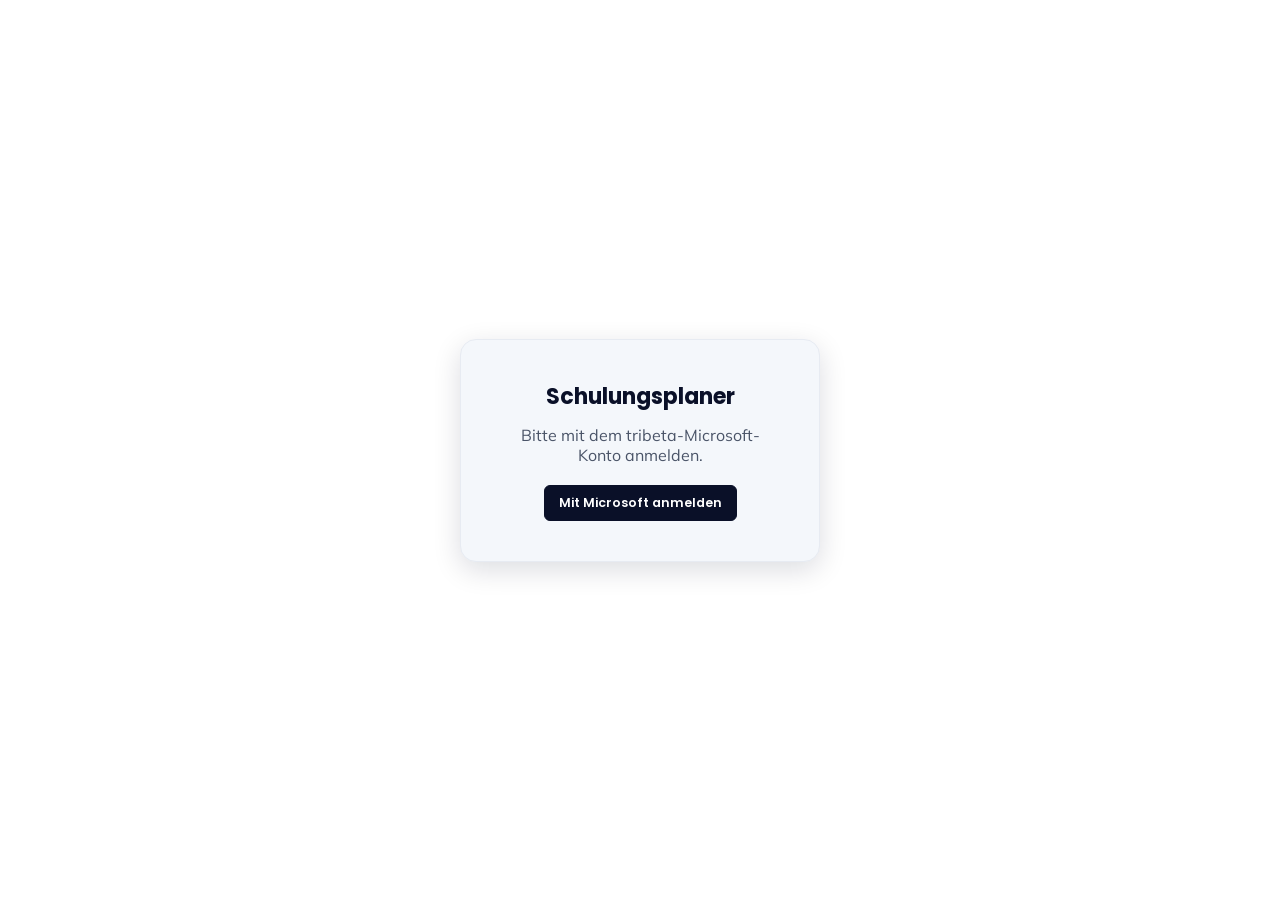
==== docs/index.html @ 692dd7f3 "fix: fehlendes Status-Element fuer den Cloud-Speicherstatus ergaenzen graph-sync.js aktualisierte se" ====
<!doctype html>
<html lang="de">
<head>
<meta charset="utf-8" />
<title>Schulungsplaner – Dashboard</title>
<link rel="icon" type="image/svg+xml" href="[data-uri]" />
<style>
/* ========================================================================
   Schulungsplaner Dashboard – gemeinsames Design-System (tribeta-Layout)
   Diese Datei wird von allen Seiten geteilt. Seiten-Agents duerfen hier
   vorhandene Klassen NUTZEN, aber keine bestehenden Regeln UEBERSCHREIBEN.
   Seitenspezifisches CSS gehoert in Design/fragments/page-*.css
   ======================================================================== */

@import url('https://fonts.googleapis.com/css2?family=Poppins:wght@400;500;600;700;800&family=Mulish:wght@400;500;600;700&display=swap');

:root {
  /* tribeta Farbpalette */
  --teal: #2BD5D8;
  --teal-deep: #0B8A8D;
  --indigo: #6C7BFF;
  --indigo-deep: #4D5EE6;
  --lime: #BFF247;
  --lime-deep: #7FAE13;
  --ink: #0A1028;
  --text: #4A5468;
  --muted: #697187;
  --muted2: #9AA2B5;
  --bg: #FFFFFF;
  --card: #FFFFFF;
  --card-2: #F4F7FB;
  --line: #E7EBF2;
  --line-strong: #D9DFE9;

  /* Status-Farben (konsistent in der gesamten App) */
  --status-green-bg: #E7F9F1;
  --status-green-fg: #157A5D;
  --status-amber-bg: #FFF4DE;
  --status-amber-fg: #9A6300;
  --status-gray-bg: #F0F1F5;
  --status-gray-fg: #5B6272;
  --status-red-bg: #FDECEC;
  --status-red-fg: #B0362C;

  --font-display: 'Poppins', -apple-system, BlinkMacSystemFont, 'Segoe UI', Roboto, sans-serif;
  --font-body: 'Mulish', -apple-system, BlinkMacSystemFont, 'Segoe UI', Roboto, sans-serif;

  --radius-sm: 6px;
  --radius-md: 10px;
  --radius-lg: 16px;
  --shadow-card: 0 1px 2px rgba(10,16,40,0.04), 0 4px 16px rgba(10,16,40,0.06);
  --shadow-pop: 0 8px 28px rgba(10,16,40,0.14);
}

* { box-sizing: border-box; }
html, body { height: 100%; }
body {
  margin: 0;
  font-family: var(--font-body);
  color: var(--text);
  background: var(--card-2);
  -webkit-font-smoothing: antialiased;
}
h1, h2, h3, h4, .font-display { font-family: var(--font-display); color: var(--ink); }
a { color: inherit; }
button { font-family: var(--font-body); cursor: pointer; }

/* ---------- App Shell (Desktop-App-Look) ---------- */
.app-window {
  display: flex;
  flex-direction: column;
  height: 100vh;
  border-radius: var(--radius-lg);
  overflow: hidden;
  box-shadow: var(--shadow-pop);
  background: var(--bg);
}
.titlebar {
  height: 48px;
  flex: none;
  display: flex;
  align-items: center;
  gap: 10px;
  padding: 0 16px;
  background: var(--ink);
  color: #fff;
}
/* Die nachgebauten Fensterknoepfe sind entfallen: sie hatten keine Funktion
   und wirkten im echten App-Fenster wie ein Fremdkoerper. */
.titlebar .logo { height: 18px; margin-left: 10px; }
.titlebar .app-name {
  font-family: var(--font-display);
  font-weight: 600;
  font-size: 13px;
  color: #cfd4e8;
  margin-left: 4px;
}

.app-body { flex: 1; display: flex; min-height: 0; }

/* ---------- Sidebar ---------- */
.sidebar {
  width: 232px;
  flex: none;
  background: var(--ink);
  color: #cfd4e8;
  display: flex;
  flex-direction: column;
  padding: 18px 12px;
}
.sidebar-nav { display: flex; flex-direction: column; gap: 2px; margin-top: 8px; }
.sidebar-nav-item {
  display: flex;
  align-items: center;
  gap: 11px;
  padding: 10px 12px;
  border-radius: var(--radius-md);
  font-family: var(--font-display);
  font-size: 13.5px;
  font-weight: 500;
  color: #b8bfd6;
  text-decoration: none;
  background: transparent;
  border: none;
  width: 100%;
  text-align: left;
}
.sidebar-nav-item svg { width: 18px; height: 18px; flex: none; stroke: currentColor; }
.sidebar-nav-item:hover { background: rgba(255,255,255,0.06); color: #fff; }
.sidebar-nav-item.active {
  background: linear-gradient(90deg, rgba(43,213,216,0.16), rgba(108,123,255,0.10));
  color: #fff;
  box-shadow: inset 3px 0 0 var(--teal);
}
.sidebar-footer {
  margin-top: auto;
  font-size: 11px;
  color: #6b7290;
  padding: 10px 12px;
}

/* ---------- Main content ---------- */
.main {
  flex: 1;
  overflow-y: auto;
  background: var(--card-2);
}
.page { display: none; padding: 28px 32px 40px 32px; }
.page.active { display: block; }
/* Am breiten Bildschirm mehr Luft zum Fensterrand; im schmalen Fenster bliebe
   sonst zu wenig Platz fuer den Inhalt selbst. */
@media (min-width: 1180px) {
  .page { padding: 32px 44px 48px 44px; }
}

/* ---------- Reusable components ---------- */
.card {
  background: var(--card);
  border: 1px solid var(--line);
  border-radius: var(--radius-lg);
  box-shadow: var(--shadow-card);
}

.section-title {
  font-family: var(--font-display);
  font-size: 14.5px;
  font-weight: 600;
  color: var(--ink);
  margin: 0 0 12px 0;
}

/* Badges */
.badge {
  display: inline-flex;
  align-items: center;
  gap: 5px;
  padding: 3px 10px;
  border-radius: 999px;
  font-size: 11.5px;
  font-weight: 600;
  font-family: var(--font-display);
  white-space: nowrap;
}
.badge-green { background: var(--status-green-bg); color: var(--status-green-fg); }
.badge-amber { background: var(--status-amber-bg); color: var(--status-amber-fg); }
.badge-gray  { background: var(--status-gray-bg); color: var(--status-gray-fg); }
.badge-red   { background: var(--status-red-bg); color: var(--status-red-fg); }

/* Progress / Auslastung */
.progress-track {
  width: 100%;
  height: 8px;
  background: var(--card-2);
  border: 1px solid var(--line);
  border-radius: 999px;
  overflow: hidden;
}
.progress-fill { height: 100%; border-radius: 999px; background: var(--teal-deep); }
.progress-fill.full { background: var(--indigo-deep); }

/* Tables */
/* Breite Tabellen scrollen in ihrem eigenen Rahmen, statt aus der Karte
   herauszuragen. min-width haelt die Spalten lesbar, statt sie zu quetschen. */
.tabelle-scroll { overflow-x: auto; }
.tabelle-scroll table.data-table { min-width: 620px; }

table.data-table { width: 100%; border-collapse: collapse; font-size: 13px; }
table.data-table thead th {
  text-align: left;
  font-family: var(--font-display);
  font-size: 11px;
  font-weight: 600;
  color: var(--muted);
  text-transform: uppercase;
  letter-spacing: 0.3px;
  padding: 10px 14px;
  border-bottom: 1px solid var(--line-strong);
}
table.data-table tbody td {
  padding: 11px 14px;
  border-bottom: 1px solid var(--line);
  color: var(--text);
}
table.data-table tbody tr:hover { background: var(--card-2); }
/* In Tabellenzeilen kompakter, damit die Spalte nicht unnoetig breit wird. */
table.data-table select { font-size: 12.5px; padding: 6px 26px 6px 9px; background-position: right 8px center; }
table.data-table tbody tr:last-child td { border-bottom: none; }
/* Namen und Datumsangaben nicht umbrechen - der Umbruch trieb die Zeilen
   unnoetig auseinander; zu enge Spalten faengt der Scrollrahmen ab. */
table.data-table .cell-strong { color: var(--ink); font-weight: 600; white-space: nowrap; }

/* Auswahlfelder app-weit einheitlich. Das native Bedienelement sieht auf
   jedem System anders aus und passte nirgends zum Rest; deshalb eigener
   Rahmen und eigenes Pfeilsymbol (als Data-URI, damit offline nichts fehlt). */
select {
  font-family: var(--font-body);
  font-size: 13px;
  color: var(--ink);
  background-color: var(--bg);
  background-image: url("data:image/svg+xml;utf8,<svg xmlns='http://www.w3.org/2000/svg' viewBox='0 0 10 6'><path d='M1 1l4 4 4-4' fill='none' stroke='%23697187' stroke-width='1.6' stroke-linecap='round' stroke-linejoin='round'/></svg>");
  background-repeat: no-repeat;
  background-position: right 10px center;
  background-size: 10px 6px;
  border: 1px solid var(--line-strong);
  border-radius: var(--radius-sm);
  padding: 8px 30px 8px 11px;
  appearance: none;
  -webkit-appearance: none;
  cursor: pointer;
}
select:hover:not(:disabled) { border-color: var(--teal-deep); }
select:focus-visible { outline: 2px solid var(--teal); outline-offset: -1px; }
select:disabled {
  background-color: var(--card-2); color: var(--muted2); cursor: default; opacity: 1;
  background-image: url("data:image/svg+xml;utf8,<svg xmlns='http://www.w3.org/2000/svg' viewBox='0 0 10 6'><path d='M1 1l4 4 4-4' fill='none' stroke='%239AA2B5' stroke-width='1.6' stroke-linecap='round' stroke-linejoin='round'/></svg>");
}

/* Filter bar */
.filter-bar { display: flex; gap: 10px; margin-bottom: 16px; flex-wrap: wrap; }
.filter-input, .filter-select {
  font-family: var(--font-body);
  font-size: 13px;
  padding: 8px 12px;
  border: 1px solid var(--line-strong);
  border-radius: var(--radius-sm);
  background-color: var(--bg);
  color: var(--text);
}
.filter-select { padding-right: 30px; }
.filter-input { flex: 1; min-width: 180px; }
.filter-input:focus, .filter-select:focus { outline: 2px solid var(--teal); outline-offset: -1px; }

/* Buttons */
.btn {
  font-family: var(--font-display);
  font-size: 12.5px;
  font-weight: 600;
  padding: 8px 14px;
  border-radius: var(--radius-sm);
  border: 1px solid var(--line-strong);
  background: var(--bg);
  color: var(--ink);
}
.btn-primary { background: var(--ink); color: #fff; border-color: var(--ink); }
.btn-link { background: none; border: none; color: var(--indigo-deep); font-weight: 600; padding: 0; }

.list-row {
  display: flex;
  align-items: center;
  justify-content: space-between;
  padding: 10px 0;
  border-bottom: 1px solid var(--line);
}
.list-row:last-child { border-bottom: none; }

.empty-hint { color: var(--muted2); font-size: 13px; padding: 16px 0; }

/* ========================================================================
   v2-Ergaenzungen: Kurs/Termin/Buchung-Umbau. Verbindliche Klassen fuer
   alle Seiten-Fragmente (page-uebersicht/-schulungen/-schulungdetail/
   -buchungen) - keine seitenspezifischen Abweichungen dieser Muster.
   ======================================================================== */

/* Seitenkopf mit optionaler primaerer Aktion rechts */
.page-header { display: flex; align-items: flex-start; justify-content: space-between; gap: 16px; margin-bottom: 22px; }
.page-header-text h1 { font-size: 21px; font-weight: 700; margin: 0 0 4px 0; }
.page-header-text .subtitle { font-size: 13px; color: var(--muted); margin: 0; }
.page-header-actions { display: flex; gap: 8px; flex: none; }

/* Hinweis auf eine faellige Datensicherung, in der Werkzeugleiste */
.sicherungshinweis {
  font-size: 10.5px; line-height: 1.4; color: var(--status-amber-fg);
  background: var(--status-amber-bg); border-radius: var(--radius-sm);
  padding: 6px 8px; margin: 2px 0 6px 0;
}

/* Sidebar Werkzeuge (Export/Import/Reset) */
.sidebar-tools { display: flex; flex-direction: column; gap: 4px; margin-bottom: 10px; }
.sidebar-tool-btn {
  font-family: var(--font-display); font-size: 11.5px; font-weight: 600;
  color: #b8bfd6; background: transparent; border: none; text-align: left;
  padding: 4px 2px; border-radius: 6px; cursor: pointer;
}
.sidebar-tool-btn:hover { color: #fff; }

/* Zurueck-Link auf Detailseiten */
.crumb { font-size: 12.5px; color: var(--indigo-deep); font-weight: 600; font-family: var(--font-display); margin-bottom: 14px; cursor: pointer; background: none; border: none; padding: 0; }

/* Destruktive Sekundaer-Aktion (Loeschen-Buttons) */
.btn-ghost-red { color: var(--status-red-fg); border-color: #F3D4D1; }

/* Dialoge (Formulare: Neuer Kurs/Termin/Teilnehmer/Buchung) */
.dialog-overlay { position: fixed; inset: 0; background: rgba(10,16,40,0.45); align-items: center; justify-content: center; z-index: 100; }
.dialog { width: 480px; max-width: calc(100vw - 40px); background: #fff; border-radius: var(--radius-lg); box-shadow: var(--shadow-pop); overflow: hidden; }
.dialog-head { padding: 18px 22px; border-bottom: 1px solid var(--line); display: flex; align-items: center; justify-content: space-between; }
.dialog-head h3 { margin: 0; font-size: 15px; }
.dialog-close { color: var(--muted2); font-size: 18px; cursor: pointer; background: none; border: none; }
.dialog-body { padding: 20px 22px; display: flex; flex-direction: column; gap: 14px; max-height: 60vh; overflow-y: auto; }
.field { display: flex; flex-direction: column; gap: 5px; }
.field-row2 { display: grid; grid-template-columns: 1fr 1fr; gap: 12px; }
.field label { font-family: var(--font-display); font-size: 11.5px; font-weight: 600; color: var(--muted); }
.field input, .field select, .field textarea {
  font-family: var(--font-body); font-size: 13px; padding: 9px 11px;
  border: 1px solid var(--line-strong); border-radius: 8px; color: var(--ink); background-color: #fff;
}
.field select { padding-right: 30px; }
.dialog-foot { padding: 16px 22px; border-top: 1px solid var(--line); display: flex; justify-content: flex-end; gap: 8px; }

/* Schulungsdetail: Sprungmarken-Navigation (Layout-Option B) */
.detail-layout { display: flex; gap: 28px; align-items: flex-start; }
.detail-nav { width: 168px; flex: none; position: sticky; top: 0; display: flex; flex-direction: column; gap: 2px; }
.detail-nav a { font-family: var(--font-display); font-size: 12.5px; font-weight: 600; color: var(--muted); text-decoration: none; padding: 8px 10px; border-radius: 8px; border-left: 2px solid transparent; cursor: pointer; }
.detail-nav a.active { color: var(--ink); background: var(--card-2); border-left-color: var(--teal-deep); }
.detail-main { flex: 1; min-width: 0; }
/* Die Abschnittskarten der beiden Detailseiten hatten weder Innen- noch
   Aussenabstand: der Inhalt klebte an der Kartenkante und die Karten stiessen
   aneinander. Eine Regel fuer beide, damit die Kopfkarte nicht abweicht. */
.detail-main > .card,
#schulungdetail-inhalt > .card,
#trainer-inhalt > .card { padding: 22px 26px; margin-bottom: 18px; }
.detail-main > .card:last-child,
#schulungdetail-inhalt > .card:last-child,
#trainer-inhalt > .card:last-child { margin-bottom: 0; }
@media (min-width: 1180px) {
  .detail-main > .card,
  #schulungdetail-inhalt > .card,
  #trainer-inhalt > .card { padding: 24px 30px; margin-bottom: 20px; }
}

/* Agenda */
.agenda-item { display: flex; gap: 14px; padding: 12px 0; border-bottom: 1px solid var(--line); }
.agenda-item:last-child { border-bottom: none; }
.agenda-time { font-family: var(--font-display); font-size: 12.5px; font-weight: 700; color: var(--teal-deep); width: 92px; flex: none; }
.agenda-title { font-weight: 600; color: var(--ink); font-size: 13.5px; margin-bottom: 2px; }
.agenda-desc { font-size: 12.5px; color: var(--muted); }

/* Lernziele */
.goal-list { margin: 0; padding: 0; list-style: none; display: flex; flex-direction: column; gap: 9px; }
.goal-list li { display: flex; gap: 9px; font-size: 13px; align-items: flex-start; }
.goal-list li::before { content: ''; width: 6px; height: 6px; border-radius: 50%; background: var(--indigo-deep); margin-top: 6px; flex: none; }
.pill-row { display: flex; gap: 8px; flex-wrap: wrap; margin-top: 12px; }
.pill {
  display: inline-block; line-height: 1.35;
  font-size: 11.5px; font-family: var(--font-display); font-weight: 600;
  background: var(--card-2); border: 1px solid var(--line); padding: 4px 10px;
  border-radius: 8px; color: var(--text);
}
/* In Tabellenzellen steht die Pille unter dem Text statt daneben - inline
   ueberlappte sie die Textzeile, sobald die Spalte schmal wurde. */
table.data-table .pill { margin-top: 5px; }
.zell-haupttext { line-height: 1.4; overflow: hidden; text-overflow: ellipsis; white-space: nowrap; }

/* Materialien */
.mat-group-label { font-family: var(--font-display); font-size: 11px; font-weight: 700; text-transform: uppercase; letter-spacing: .4px; color: var(--muted); margin: 4px 0 10px 0; }
.mat-row { display: flex; align-items: center; gap: 12px; padding: 10px 0; border-bottom: 1px solid var(--line); }
.mat-row:last-child { border-bottom: none; }
.mat-icon { width: 34px; height: 34px; border-radius: 9px; background: var(--card-2); display: flex; align-items: center; justify-content: center; flex: none; font-size: 14px; }
.mat-name { font-weight: 600; color: var(--ink); font-size: 13px; }
.mat-sub { font-size: 11.5px; color: var(--muted2); }
.mat-actions { margin-left: auto; display: flex; gap: 6px; }

/* Datei-Auswahl: das native Bedienelement laesst sich nicht gestalten und
   passt optisch nicht zum Rest. Der Input bleibt im Dokument (fokussierbar,
   per Tastatur bedienbar), sichtbar ist das Label darueber. */
.datei-wahl { display: inline-flex; align-items: center; gap: 10px; cursor: pointer; vertical-align: middle; }
.datei-wahl input[type="file"] {
  position: absolute; width: 1px; height: 1px; padding: 0; margin: -1px;
  overflow: hidden; clip: rect(0, 0, 0, 0); white-space: nowrap; border: 0;
}
.datei-wahl-knopf {
  display: inline-flex; align-items: center; gap: 7px;
  font-family: var(--font-display); font-size: 12.5px; font-weight: 600;
  padding: 8px 14px; border-radius: var(--radius-sm);
  border: 1px dashed var(--line-strong); background: var(--card-2); color: var(--text);
}
.datei-wahl-knopf::before {
  content: "↑"; font-size: 13px; line-height: 1; color: var(--teal-deep);
}
.datei-wahl:hover .datei-wahl-knopf { border-color: var(--teal-deep); color: var(--teal-deep); background: var(--bg); }
.datei-wahl input[type="file"]:focus-visible + .datei-wahl-knopf {
  outline: 2px solid var(--teal-deep); outline-offset: 2px;
}
.datei-wahl-name { font-size: 12px; color: var(--muted2); }
.datei-wahl-name.gewaehlt { color: var(--text); font-weight: 600; }

/* Faellige Auffrischungen, nach Unternehmen gruppiert */
.auffrischung-firma { margin-bottom: 18px; }
.auffrischung-firma:last-child { margin-bottom: 0; }
.auffrischung-kopf {
  display: flex; align-items: baseline; justify-content: space-between; gap: 12px;
  padding-bottom: 6px; margin-bottom: 4px; border-bottom: 1px solid var(--line);
}
.auffrischung-kopf strong { font-family: var(--font-display); font-size: 13.5px; color: var(--ink); }
.auffrischung-kopf span { font-size: 12px; color: var(--muted); }

/* Nachweise je Arbeitgeber, unter der Teilnehmerliste */
.firmen-nachweise { margin-top: 16px; padding-top: 14px; border-top: 1px solid var(--line); }
.firmen-nachweise-knoepfe { display: flex; flex-wrap: wrap; gap: 8px; }

/* Checkliste */
.check-row { display: flex; align-items: center; gap: 10px; padding: 9px 0; border-bottom: 1px solid var(--line); font-size: 13px; }
.check-row:last-child { border-bottom: none; }
.check-box { width: 18px; height: 18px; border-radius: 5px; border: 1.5px solid var(--line-strong); flex: none; display: flex; align-items: center; justify-content: center; cursor: pointer; background: none; padding: 0; }
.check-box.done { background: var(--teal-deep); border-color: var(--teal-deep); color: #fff; font-size: 12px; }
.check-row.done .lbl { color: var(--muted2); text-decoration: line-through; }

/* Status: ausgebucht/voll (Design-Bereinigung, einheitliche Zuordnung) */
.badge-indigo { background: #ECEEFF; color: var(--indigo-deep); }

/* Ausklapp-Zeilen (Uebersicht-Kurszeilen, Buchungs-Kundenhistorie) */
.expand-row { cursor: pointer; }
.expand-toggle { display: inline-block; transition: transform 0.15s ease; margin-right: 6px; color: var(--muted2); }
.expand-toggle.open { transform: rotate(90deg); }
.expand-content { display: none; padding: 10px 14px 14px 14px; background: var(--card-2); border-top: 1px solid var(--line); }
.expand-content.open { display: block; }

/* Uebersicht: zwei Termine nebeneinander je Kurs */
.termin-pair { display: grid; grid-template-columns: 1fr 1fr; gap: 16px; }
.termin-col { padding: 12px 14px; background: var(--card-2); border-radius: var(--radius-md); }
.termin-col-label { font-family: var(--font-display); font-size: 10.5px; font-weight: 700; text-transform: uppercase; letter-spacing: .3px; color: var(--muted); margin-bottom: 6px; }

/* Tabellen: feste Zeilenhoehe + Textkuerzung (Design-Bereinigung) */
table.data-table.fixed-rows tbody tr { height: 46px; }
.truncate { overflow: hidden; text-overflow: ellipsis; white-space: nowrap; max-width: 1px; }

/* Buchungen: neue/kuerzliche Buchung hervorheben */
.buchung-neu { box-shadow: inset 3px 0 0 var(--teal-deep); }

/* Uebersicht: zwei Spalten, beide mit gedeckelter Hoehe + eigenem Scroll,
   damit die Spalten nie unterschiedlich hoch "auslaufen" (v1-Problem) */
.uebersicht-grid { display: grid; grid-template-columns: 1.6fr 1fr; gap: 20px; align-items: start; }
.uebersicht-grid .card { max-height: 560px; overflow-y: auto; }

/* ========================================================================
   v3-Ergaenzungen: Stammdaten (Trainer), Unterbesetzung, Status-Automatik,
   Hilfeseite. Verbindliche Klassen fuer die Seiten-Fragmente.
   ======================================================================== */

/* Unterbesetzter Termin (unter kurs.minTeilnehmer) */
.badge-unterbesetzt { background: var(--status-amber-bg); color: var(--status-amber-fg); }

/* Kennzeichen fuer automatisch gesetzten Anmeldestatus */
.auto-marker { color: var(--muted2); font-size: 11px; margin-left: 5px; cursor: help; }

/* Trainer-Liste als Kartenraster */
.trainer-grid { display: grid; grid-template-columns: repeat(auto-fill, minmax(260px, 1fr)); gap: 16px; }
.trainer-card {
  background: var(--card); border: 1px solid var(--line); border-radius: var(--radius-lg);
  box-shadow: var(--shadow-card); padding: 16px 18px; cursor: pointer;
  display: flex; flex-direction: column; gap: 10px;
}
.trainer-card:hover { border-color: var(--line-strong); }
.trainer-card-head { display: flex; align-items: center; gap: 11px; }
.trainer-avatar {
  width: 38px; height: 38px; border-radius: 50%; flex: none;
  background: var(--card-2); color: var(--teal-deep);
  font-family: var(--font-display); font-weight: 700; font-size: 13px;
  display: flex; align-items: center; justify-content: center;
}
.trainer-card-name { font-family: var(--font-display); font-weight: 600; font-size: 14px; color: var(--ink); }
.trainer-card-sub { font-size: 12px; color: var(--muted); }
.trainer-card-body { font-size: 12.5px; color: var(--text); display: flex; flex-direction: column; gap: 4px; }
.trainer-warn { font-size: 12px; font-weight: 600; color: var(--status-red-fg); }

/* Trainer-Dokumente mit Gueltigkeitsfrist */
.dok-row { display: flex; align-items: center; gap: 12px; padding: 10px 0; border-bottom: 1px solid var(--line); }
.dok-row:last-child { border-bottom: none; }
.dok-frist { font-size: 11.5px; font-weight: 600; font-family: var(--font-display); }
.dok-frist.abgelaufen { color: var(--status-red-fg); }
.dok-frist.bald { color: var(--status-amber-fg); }
.dok-frist.ok { color: var(--muted2); font-weight: 400; }

/* Hilfeseite */
.hilfe-block { margin-bottom: 22px; }
.hilfe-block h3 {
  font-family: var(--font-display); font-size: 14px; font-weight: 600;
  color: var(--ink); margin: 0 0 8px 0;
}
.hilfe-block p, .hilfe-block li { font-size: 13px; line-height: 1.6; color: var(--text); margin: 0 0 8px 0; }
.hilfe-block ul { margin: 0 0 8px 0; padding-left: 20px; }
.hilfe-block ol { margin: 0 0 8px 0; padding-left: 20px; }
.hilfe-block ol li { font-size: 13px; line-height: 1.6; color: var(--text); margin: 0 0 6px 0; }

/* Trennt die schrittweise Anleitung vom Nachschlageteil darunter. */
.hilfe-bereich {
  font-family: var(--font-display); font-size: 11px; font-weight: 600;
  letter-spacing: 0.09em; text-transform: uppercase; color: var(--teal-deep);
  border-top: 1px solid var(--line); padding-top: 16px; margin: 30px 0 14px 0;
}
.hilfe-bereich:first-child { border-top: none; padding-top: 0; margin-top: 0; }
.hilfe-bereich-hinweis {
  font-size: 12.5px; line-height: 1.6; color: var(--muted); margin: -8px 0 16px 0;
}

/* Sprungliste am Kopf der Anleitung */
.hilfe-sprungliste {
  display: flex; flex-wrap: wrap; gap: 6px 8px; margin: 0 0 22px 0;
}
.hilfe-sprungliste button {
  font-family: var(--font-body); font-size: 12px; color: var(--text);
  background: var(--card-2); border: 1px solid var(--line); border-radius: 999px;
  padding: 5px 12px; cursor: pointer;
}
.hilfe-sprungliste button:hover { border-color: var(--teal-deep); color: var(--teal-deep); }

/* Schrittnummer vor der Ueberschrift eines Anleitungsschritts */
.hilfe-schritt h3 { display: flex; align-items: baseline; gap: 9px; }
/* Einstellungsdialog: Bildfelder fuer Unterschrift und Stempel */
.einst-bildfeld { display: flex; align-items: center; gap: 12px; }
.einst-bildvorschau {
  width: 130px; height: 58px; flex: none; border: 1px solid var(--line);
  border-radius: var(--radius-sm); background: var(--card-2);
  display: flex; align-items: center; justify-content: center; overflow: hidden;
}
.einst-bildvorschau img { max-width: 100%; max-height: 100%; }
.einst-bildvorschau.leer span { font-size: 11px; color: var(--muted2); }
.einst-bildaktionen { display: flex; gap: 8px; flex-wrap: wrap; }
.einst-ablage { font-size: 12px; line-height: 1.5; color: var(--text); }
.einst-ablage strong { color: var(--ink); }
.einst-ablage-aus { color: var(--muted2); }
.einst-ablage-ordner { font-weight: 600; color: var(--ink); }
.einst-ablage-bereit { color: var(--status-green-fg); font-weight: 600; }

.hilfe-schritt .schritt-nr {
  flex: none; font-size: 11px; font-weight: 700; color: var(--teal-deep);
  background: var(--card-2); border: 1px solid var(--line); border-radius: 999px;
  padding: 2px 8px;
}

/* Kleiner Erklaertext unter einem Formularfeld */
.field-hint { font-size: 11px; color: var(--muted2); margin-top: -2px; }

/* Hinweis auf leeren Bestand (nach "Alle Daten leeren") */
.leer-hinweis {
  background: var(--card-2); border: 1px dashed var(--line-strong);
  border-radius: var(--radius-lg); padding: 28px; text-align: center;
  color: var(--muted); font-size: 13px;
}

/* ========================================================================
   v3 Phase 2: Anwesenheit, Abschluss, Bescheinigung, Abschlussbericht
   ======================================================================== */

/* --- Anwesenheitsabschnitt --- */
.anw-row { display: flex; align-items: center; gap: 12px; padding: 9px 0; border-bottom: 1px solid var(--line); font-size: 13px; }
.anw-row:last-child { border-bottom: none; }
.anw-name { flex: 1; min-width: 0; }
.anw-name strong { color: var(--ink); font-weight: 600; }
.anw-firma { font-size: 11.5px; color: var(--muted2); }
.anw-prozent { width: 74px; flex: none; }
.anw-prozent input {
  width: 100%; font-family: var(--font-body); font-size: 13px; padding: 5px 8px;
  border: 1px solid var(--line-strong); border-radius: 6px; text-align: right; color: var(--ink);
}
.anw-grund { width: 150px; flex: none; }
.anw-grund select {
  width: 100%; font-size: 12.5px; padding: 6px 26px 6px 9px;
  background-position: right 8px center;
}
.anw-row.unter-mindest .anw-prozent input { border-color: var(--status-red-fg); color: var(--status-red-fg); font-weight: 600; }
.anw-hinweis { font-size: 11.5px; color: var(--status-red-fg); font-weight: 600; }
.anw-aktion { width: 132px; flex: none; text-align: right; }

/* --- Abschluss-Kennzeichnung --- */
.abschluss-banner {
  display: flex; align-items: center; justify-content: space-between; gap: 14px;
  background: var(--status-gray-bg); border: 1px solid var(--line-strong);
  border-radius: var(--radius-md); padding: 12px 16px; margin-bottom: 18px;
  font-size: 13px; color: var(--status-gray-fg);
}
.abschluss-banner strong { color: var(--ink); font-family: var(--font-display); }
.abschluss-hinweis { font-size: 11.5px; color: var(--muted2); margin-top: 3px; }

/* --- Gemeinsame Druckseite ---
   Der Seitenrand steckt hier im Dokument, nicht in @page. Grund: sobald @page
   einen Rand hat, setzt der Browser dort seine eigene Kopf- und Fusszeile
   hinein (Dateipfad, Datum, Seitenzahl). Mit @page margin 0 bleibt dafuer kein
   Platz - der Ausdruck zeigt nur noch den eigenen Inhalt. */
#druck-bereich { display: none; }
/* 296 statt 297 mm: exakt Seitenhoehe wuerde durch Rundung eine leere
   Folgeseite ausloesen. */
.druck-seite {
  position: relative; width: 100%; min-height: 296mm;
  padding: 16mm 18mm; background: #fff; color: var(--ink);
  font-family: var(--font-body); box-sizing: border-box; overflow: hidden;
}
.druck-logo { height: 34px; }

/* Untergrund und Wasserzeichen liegen als echte Elemente auf der Seite, nicht
   als CSS-Hintergrund: Hintergrundgrafiken sind im Druckdialog abschaltbar,
   Bilder im Dokument werden immer gedruckt. */
.druck-grund { position: absolute; inset: 0; width: 100%; height: 100%; z-index: 0; }
/* Genau mittig auf dem Blatt. Die Zeichenflaeche des Signets ist exakt auf
   seine Bounding-Box beschnitten (siehe tribeta-icon.svg) - haette sie Rand,
   wuerde beim Zentrieren die Flaeche mittig sitzen, nicht das Signet. */
.druck-wasserzeichen {
  position: absolute; top: 50%; left: 50%; width: 128mm;
  transform: translate(-50%, -50%); opacity: .05; z-index: 0;
}
.druck-inhalt { position: relative; z-index: 1; display: flex; flex-direction: column; min-height: 264mm; }
/* Absenderzeile am Fuss jeder Druckseite */
.druck-fusszeile {
  margin-top: auto; padding-top: 10mm; display: flex; align-items: flex-end;
  justify-content: space-between; gap: 12mm;
  font-size: 8pt; color: var(--muted2);
}
.druck-fusszeile .druck-logo { height: 22px; opacity: .8; }
.druck-fusszeile div { line-height: 1.5; }

/* --- Bescheinigung ---
   Aufbau nach dem Vorbild einer Zertifizierungsurkunde: ruhige Mitte, klare
   Rangfolge Programm > Dokumentart > Name > Text, Kennzahlen mit Beschriftung
   am Fuss. Kein Rahmen mehr - der Untergrund traegt die Wertigkeit. */
.zert-kopfmarke {
  display: flex; align-items: center; justify-content: space-between;
  gap: 12mm; margin-bottom: 22mm;
}
.zert-kopfmarke .druck-logo { height: 30px; }
.zert-dokumentart {
  font-family: var(--font-display); font-size: 8.5pt; font-weight: 700;
  letter-spacing: 1.6px; text-transform: uppercase; color: var(--teal-deep);
}
/* margin auto oben und unten: der Mittelteil sitzt optisch in der Blattmitte,
   Unterschriften und Absenderzeile bleiben unten. Sonst klebte alles am Kopf
   und die untere Blatthaelfte blieb leer. */
.zert-mitte { text-align: center; margin: auto 0; }
.zert-ueberschrift {
  font-family: var(--font-display); font-size: 10.5pt; font-weight: 600;
  color: var(--teal-deep); letter-spacing: .6px; margin: 0 0 4mm 0;
}
.zert-titel {
  font-family: var(--font-display); font-size: 34pt; font-weight: 800;
  color: var(--ink); margin: 0 0 3mm 0; letter-spacing: -.5px;
}
.zert-titelstrich {
  width: 26mm; height: 2.4pt; background: var(--teal); margin: 0 auto 9mm auto;
}
.zert-einleitung { font-size: 10.5pt; color: var(--muted); margin-bottom: 4mm; }
.zert-name {
  font-family: var(--font-display); font-size: 24pt; font-weight: 700;
  color: var(--ink); margin: 0 0 7mm 0;
}
.zert-text { font-size: 11pt; line-height: 1.75; color: var(--text); max-width: 138mm; margin: 0 auto; }

/* Kennzahlen wie auf einer Urkunde: kleines Label, darunter der Wert */
.zert-daten {
  display: flex; justify-content: center; gap: 18mm;
  margin: 12mm 0 0 0; padding-top: 6mm; border-top: 1px solid var(--line);
}
.zert-daten > div { text-align: center; }
.zert-daten .l {
  font-family: var(--font-display); font-size: 7.5pt; font-weight: 700;
  text-transform: uppercase; letter-spacing: 1px; color: var(--muted2);
  margin-bottom: 1.5mm;
}
.zert-daten .v { font-size: 11pt; font-weight: 600; color: var(--ink); }

.zert-unterschriften { display: flex; justify-content: space-between; gap: 16mm; margin-top: 18mm; position: relative; }
.zert-unterschrift { flex: 1; text-align: center; }
.zert-linie { border-top: 1px solid var(--ink); margin-bottom: 5px; }
.zert-unterschrift span { font-size: 8.5pt; color: var(--muted); }
/* Raum ueber der Linie: dort steht das Ausstellungsdatum bzw. die hinterlegte
   Unterschrift. Feste Hoehe, damit beide Spalten auf gleicher Linie sitzen -
   auch wenn nur eine von beiden gefuellt ist. */
.zert-zeichnungsfeld {
  height: 16mm; display: flex; align-items: flex-end; justify-content: center;
  padding-bottom: 1.5mm;
}
.zert-ortdatum { font-size: 10pt; color: var(--ink); }
.zert-unterschriftbild { max-height: 18mm; max-width: 100%; }
/* Der Stempel sitzt leicht schraeg unter der Unterschrift, wie von Hand
   aufgebracht. Breit genug, dass die Beschriftung lesbar bleibt. */
.zert-stempel {
  position: absolute; right: 2mm; bottom: -9mm; max-height: 26mm; max-width: 56mm;
  transform: rotate(-7deg); opacity: .92;
}

/* --- Abschlussbericht --- */
.bericht-kopf { display: flex; align-items: flex-start; justify-content: space-between; border-bottom: 2px solid var(--teal); padding-bottom: 12px; margin-bottom: 18px; }
.bericht-titel { font-family: var(--font-display); font-size: 17pt; font-weight: 700; color: var(--ink); margin: 0; }
.bericht-untertitel { font-size: 10pt; color: var(--muted); margin-top: 3px; }
.bericht-meta { display: grid; grid-template-columns: repeat(3, 1fr); gap: 10px 20px; margin-bottom: 18px; }
.bericht-meta div { font-size: 10pt; }
.bericht-meta .l { font-family: var(--font-display); font-size: 8pt; font-weight: 700; text-transform: uppercase; letter-spacing: .3px; color: var(--muted); }
.bericht-abschnitt { font-family: var(--font-display); font-size: 11pt; font-weight: 700; color: var(--ink); margin: 18px 0 8px 0; }
table.bericht-tabelle { width: 100%; border-collapse: collapse; font-size: 9.5pt; }
table.bericht-tabelle th {
  text-align: left; font-family: var(--font-display); font-size: 8pt; font-weight: 700;
  text-transform: uppercase; letter-spacing: .3px; color: var(--muted);
  border-bottom: 1px solid var(--ink); padding: 5px 7px;
}
table.bericht-tabelle td { padding: 5px 7px; border-bottom: 1px solid var(--line); color: var(--text); }
table.bericht-tabelle td.negativ { color: var(--status-red-fg); font-weight: 600; }
.bericht-kennzahlen { display: flex; gap: 26px; font-size: 10pt; margin-top: 8px; }
.bericht-vorkommnisse { font-size: 10pt; line-height: 1.6; color: var(--text); white-space: pre-wrap; }
.bericht-warnung { font-size: 9.5pt; color: var(--status-red-fg); font-weight: 600; margin-top: 8px; }
.bericht-unterschrift { margin-top: 34px; width: 62mm; }

/* --- Anwesenheitsliste (Praesenzliste zum Abhaken) --- */
.al-kopfzeile { font-size: 10pt; color: var(--text); margin-bottom: 4px; }
.al-tabelle { margin-top: 16px; }
.al-tabelle td { height: 11mm; vertical-align: middle; }
.al-tabelle .al-nr { width: 10mm; color: var(--muted); }
.al-tabelle .al-haken { width: 20mm; text-align: center; }
/* Breit genug, dass uebliche Firmenadressen einzeilig bleiben. */
.al-tabelle .al-kontakt { width: 64mm; font-size: 8.5pt; color: var(--text); }
.al-tabelle td:nth-child(3) { font-size: 9.5pt; }
/* Leeres Kaestchen zum Ankreuzen und leere Linie zum Beschriften. */
.al-kasten {
  display: inline-block; width: 5mm; height: 5mm;
  border: 1px solid var(--ink); border-radius: 1mm;
}
.al-linie { display: block; border-bottom: 1px solid var(--line-strong); height: 5mm; }
.al-bestaetigung { font-size: 9.5pt; color: var(--text); line-height: 1.5; margin-top: 22px; }
.al-signatur { display: flex; gap: 18mm; margin-top: 20px; }
.al-signatur > div { flex: 1; }
.al-signatur-label { font-size: 8.5pt; color: var(--muted); margin-top: 4px; }

/* --- Druckausgabe: nur der Druckbereich, nichts von der App --- */
@media print {
  /* margin 0, damit der Browser keinen Platz fuer seine eigene Kopf- und
     Fusszeile hat (Dateipfad, Datum, Seitenzahl). Der Seitenrand steckt
     stattdessen im Padding von .druck-seite. */
  @page { size: A4; margin: 0; }
  body { display: block; padding: 0; background: #fff; min-height: 0; }
  .app-window, #dialog-overlay, #anmelde-bildschirm { display: none !important; }
  #druck-bereich { display: block; }
  .druck-seite { page-break-after: always; }
  .druck-seite:last-child { page-break-after: auto; }
  table.bericht-tabelle { page-break-inside: auto; }
  table.bericht-tabelle tr { page-break-inside: avoid; }
  /* Kopfzeile der Anwesenheitsliste auf Folgeseiten wiederholen. */
  table.al-tabelle thead { display: table-header-group; }
  .al-bestaetigung, .al-signatur { page-break-inside: avoid; }
}

/* ---- Anmelde-Bildschirm (Microsoft-Login) ---- */
.anmelde-bildschirm {
  position: fixed;
  inset: 0;
  background: var(--bg);
  display: flex;
  align-items: center;
  justify-content: center;
  z-index: 200;
}
.anmelde-karte {
  background: var(--card-2);
  border: 1px solid var(--line);
  border-radius: var(--radius-lg);
  box-shadow: var(--shadow-pop);
  padding: 40px 48px;
  text-align: center;
  max-width: 360px;
}
.anmelde-karte h1 {
  font-family: var(--font-display);
  color: var(--ink);
  font-size: 22px;
  margin: 0 0 12px;
}
.anmelde-karte p {
  font-family: var(--font-body);
  color: var(--text);
  margin: 0 0 20px;
}


/* ---- Seitenspezifisches CSS (von den Seiten-Fragmenten, optional) ---- */
/* ---- page-uebersicht.css ---- */
/* Seitenspezifisches CSS fuer #page-uebersicht (Dashboard-Startseite).
   Alle Selektoren scoped mit #page-uebersicht, ergaenzt nur styles.css. */

#page-uebersicht .uebersicht-grid {
  display: grid;
  grid-template-columns: 1.6fr 1fr;
  gap: 24px;
  align-items: start;
}

@media (max-width: 900px) {
  #page-uebersicht .uebersicht-grid {
    grid-template-columns: 1fr;
  }
}


/* ---- Bildschirmdarstellung: die App fuellt das Fenster ----
   Frueher stand hier ein Vorschaurahmen mit fester Groesse (1360x860, mittig
   auf grauem Grund). Im taeglichen Betrieb soll die App den Bildschirm nutzen
   wie jedes andere Programm. Bewusst nur fuer den Bildschirm: diese Regeln
   stehen nach dem eingefuegten Basis-CSS und wuerden den @media-print-Block
   in styles.css sonst ueberstimmen. */
@media screen {
  body { margin: 0; padding: 0; background: var(--bg); min-height: 100vh; }
  .app-window { width: 100%; height: 100vh; border-radius: 0; box-shadow: none; }
}
</style>
</head>
<body>

<div class="app-window">
  <div class="titlebar">
    <img class="logo" src="[data-uri]" alt="tribeta" />
    <span class="app-name">Schulungsplaner</span>
  </div>
  <div class="app-body">
    <nav class="sidebar">
      <div class="sidebar-nav">
        <button class="sidebar-nav-item active" data-nav="uebersicht" onclick="showPage('uebersicht')">
          <svg viewBox="0 0 24 24" fill="none" stroke-width="2" stroke-linecap="round" stroke-linejoin="round"><rect x="3" y="3" width="7" height="9" rx="1.5"/><rect x="14" y="3" width="7" height="5" rx="1.5"/><rect x="14" y="12" width="7" height="9" rx="1.5"/><rect x="3" y="16" width="7" height="5" rx="1.5"/></svg>
          Übersicht
        </button>
        <button class="sidebar-nav-item" data-nav="schulungen" onclick="showPage('schulungen')">
          <svg viewBox="0 0 24 24" fill="none" stroke-width="2" stroke-linecap="round" stroke-linejoin="round"><path d="M3 5.5A2.5 2.5 0 0 1 5.5 3H20v15H5.5A2.5 2.5 0 0 0 3 20.5z"/><path d="M3 5.5A2.5 2.5 0 0 0 5.5 8H20"/></svg>
          Schulungen
        </button>
        <button class="sidebar-nav-item" data-nav="buchungen" onclick="showPage('buchungen')">
          <svg viewBox="0 0 24 24" fill="none" stroke-width="2" stroke-linecap="round" stroke-linejoin="round"><path d="M6 3.5A1.5 1.5 0 0 1 7.5 2h9A1.5 1.5 0 0 1 18 3.5V21l-6-4-6 4z"/></svg>
          Buchungen
        </button>
        <button class="sidebar-nav-item" data-nav="trainer" onclick="showPage('trainer')">
          <svg viewBox="0 0 24 24" fill="none" stroke-width="2" stroke-linecap="round" stroke-linejoin="round"><circle cx="12" cy="8" r="3.6"/><path d="M4.5 20c0-4 3.4-6.6 7.5-6.6s7.5 2.6 7.5 6.6"/></svg>
          Trainer
        </button>
        <button class="sidebar-nav-item" data-nav="hilfe" onclick="showPage('hilfe')" style="margin-top:10px;">
          <svg viewBox="0 0 24 24" fill="none" stroke-width="2" stroke-linecap="round" stroke-linejoin="round"><circle cx="12" cy="12" r="9"/><path d="M9.6 9.2a2.5 2.5 0 0 1 4.8.9c0 1.7-2.4 2.2-2.4 3.9"/><path d="M12 17.4h.01"/></svg>
          Hilfe
        </button>
      </div>
      <div class="sidebar-footer">
        <div class="sidebar-tools">
          <button class="sidebar-tool-btn" onclick="oeffneEinstellungenDialog()">Unterschrift &amp; Stempel</button>
          <button class="sidebar-tool-btn" id="werkzeug-export" onclick="exportiereJSON()">Exportieren</button>
          <div id="sicherungshinweis" class="sicherungshinweis" style="display:none"></div>
          <button class="sidebar-tool-btn" onclick="document.getElementById('import-input').click()">Importieren</button>
          <button class="sidebar-tool-btn" onclick="zuruecksetzenAufBeispieldaten()">Zurücksetzen</button>
          <button class="sidebar-tool-btn" onclick="alleDatenLeeren()">Alle Daten leeren</button>
          <input type="file" id="import-input" accept="application/json" style="display:none" />
        </div>
        Schulungsplaner<br/><span id="graph-sync-status">–</span>
      </div>
    </nav>

    <main class="main">
      <section id="page-uebersicht" class="page active">
<div class="page-header">
  <div class="page-header-text">
    <h1>Übersicht</h1>
    <p class="subtitle">Auslastung je Kurs und anstehende Termine auf einen Blick.</p>
  </div>
</div>

<div class="uebersicht-grid">
  <div class="card" style="padding:18px 22px;">
    <div class="section-title">Auslastung je Kurs</div>
    <div id="uebersicht-kursliste"></div>
  </div>
  <div class="card" style="padding:18px 22px;">
    <div class="section-title">Nächste anstehende Termine</div>
    <div id="uebersicht-naechste-termine"></div>
  </div>
</div>

<div class="card" style="padding:18px 22px; margin-top:18px;">
  <div class="section-title">
    Fällige Auffrischungen
    <select id="uebersicht-auffrischung-horizont" class="filter-select" onchange="renderAuffrischungen()">
      <option value="90">nächste 3 Monate</option>
      <option value="180">nächste 6 Monate</option>
      <option value="365">nächste 12 Monate</option>
      <option value="0">nur bereits überfällige</option>
    </select>
  </div>
  <p class="field-hint" style="margin:-4px 0 12px 0;">
    Wer nachgeschult werden muss und noch keinen Folgetermin gebucht hat — nach Unternehmen gruppiert,
    damit du gezielt ansprechen kannst.
  </p>
  <div id="uebersicht-auffrischungen"></div>
</div>

      </section>

      <section id="page-schulungen" class="page">
<div class="page-header">
  <div class="page-header-text">
    <h1>Schulungen</h1>
    <p class="subtitle">Kurse und ihre Termine verwalten.</p>
  </div>
  <div class="page-header-actions">
    <button class="btn btn-primary" onclick="oeffneNeuerKursDialog()">+ Neuer Kurs</button>
  </div>
</div>

<div class="filter-bar">
  <input type="text" id="schulungen-suche" class="filter-input" placeholder="Kurs suchen …" oninput="renderSchulungen()" />
  <select id="schulungen-kategorie-filter" class="filter-select" onchange="renderSchulungen()">
    <option value="">Kategorie: Alle</option>
  </select>
  <select id="schulungen-abschluss-filter" class="filter-select" onchange="renderSchulungen()">
    <option value="">Termine: Alle</option>
    <option value="offen">Nur offene</option>
    <option value="abgeschlossen">Nur abgeschlossene</option>
  </select>
</div>

<div class="card" style="padding:6px 22px;">
  <div id="schulungen-kursliste"></div>
</div>

      </section>

      <section id="page-schulungdetail" class="page">
<div id="schulungdetail-inhalt">
  <p class="empty-hint">Wähle links unter „Schulungen" einen Termin aus, um Details zu sehen.</p>
</div>

      </section>

      <section id="page-buchungen" class="page">
<div class="page-header">
  <div class="page-header-text">
    <h1>Buchungen</h1>
    <p class="subtitle">Alle Anmeldungen, neueste zuerst.</p>
  </div>
  <div class="page-header-actions">
    <button class="btn" onclick="oeffneSammelDialog()">Liste einfügen</button>
    <button class="btn btn-primary" onclick="oeffneNeueBuchungDialog()">+ Neue Buchung</button>
  </div>
</div>

<div class="filter-bar">
  <select id="buchungen-status-filter" class="filter-select" onchange="renderBuchungen()">
    <option value="">Anmeldestatus: Alle</option>
    <option value="angemeldet">angemeldet</option>
    <option value="bestätigt">bestätigt</option>
    <option value="abgesagt">abgesagt</option>
  </select>
  <select id="buchungen-kurs-filter" class="filter-select" onchange="renderBuchungen()">
    <option value="">Kurs: Alle</option>
  </select>
</div>

<div class="card" style="padding:6px 22px;">
  <div class="tabelle-scroll">
    <table class="data-table fixed-rows">
      <thead><tr><th>Name</th><th>Firma</th><th>E-Mail</th><th>Status</th><th>Kurs / Termin</th><th></th></tr></thead>
      <tbody id="buchungen-tabelle"></tbody>
    </table>
  </div>
</div>

      </section>

      <section id="page-trainer" class="page">
<div id="trainer-inhalt"></div>

      </section>

      <section id="page-hilfe" class="page">
<div class="page-header">
  <div class="page-header-text">
    <h1>Hilfe</h1>
    <p class="subtitle">Bedienungsanleitung und Nachschlagewerk zu allen Funktionen.</p>
  </div>
</div>

<div class="card" style="padding:22px 26px; max-width:820px;">

  <div class="hilfe-bereich">Bedienungsanleitung</div>
  <p class="hilfe-bereich-hinweis">
    Diese Anleitung führt einmal durch den kompletten Ablauf — vom leeren Programm bis zum
    abgelegten Nachweis. Wer nur eine einzelne Regel nachschlagen will, springt in den
    zweiten Teil weiter unten.
  </p>

  <div class="hilfe-sprungliste">
    <button onclick="document.getElementById('hilfe-ueberblick').scrollIntoView({behavior:'smooth', block:'start'})">Überblick</button>
    <button onclick="document.getElementById('hilfe-fenster').scrollIntoView({behavior:'smooth', block:'start'})">Aufbau des Fensters</button>
    <button onclick="document.getElementById('hilfe-schritt-1').scrollIntoView({behavior:'smooth', block:'start'})">1. Trainer</button>
    <button onclick="document.getElementById('hilfe-schritt-2').scrollIntoView({behavior:'smooth', block:'start'})">2. Kurs</button>
    <button onclick="document.getElementById('hilfe-schritt-3').scrollIntoView({behavior:'smooth', block:'start'})">3. Termin</button>
    <button onclick="document.getElementById('hilfe-schritt-4').scrollIntoView({behavior:'smooth', block:'start'})">4. Inhalte</button>
    <button onclick="document.getElementById('hilfe-schritt-5').scrollIntoView({behavior:'smooth', block:'start'})">5. Teilnehmer</button>
    <button onclick="document.getElementById('hilfe-schritt-6').scrollIntoView({behavior:'smooth', block:'start'})">6. Vorbereitung</button>
    <button onclick="document.getElementById('hilfe-schritt-7').scrollIntoView({behavior:'smooth', block:'start'})">7. Anwesenheit</button>
    <button onclick="document.getElementById('hilfe-schritt-8').scrollIntoView({behavior:'smooth', block:'start'})">8. Abschluss</button>
    <button onclick="document.getElementById('hilfe-auffrischung').scrollIntoView({behavior:'smooth', block:'start'})">Nachschulung</button>
    <button onclick="document.getElementById('hilfe-wiederfinden').scrollIntoView({behavior:'smooth', block:'start'})">Wiederfinden</button>
    <button onclick="document.getElementById('hilfe-sicherung').scrollIntoView({behavior:'smooth', block:'start'})">Sicherung</button>
    <button onclick="document.getElementById('hilfe-echtstart').scrollIntoView({behavior:'smooth', block:'start'})">Mit echten Daten starten</button>
  </div>

  <div class="hilfe-block" id="hilfe-ueberblick">
    <h3>Wofür dieses Programm da ist</h3>
    <p>Der Schulungsplaner plant Schulungen <em>und</em> belegt hinterher, dass sie stattgefunden haben. Der zweite Teil ist der wichtigere: Bei Datenschutz- und Arbeitssicherheitsschulungen muss auch Jahre später nachweisbar sein, dass Schulung X am Datum Y mit den Personen Z durchgeführt wurde. Genau dafür gibt es die Anwesenheitserfassung, die Teilnahmebescheinigungen und den Abschlussbericht.</p>
    <p>Das Programm ist eine einzige Datei, die im Browser läuft. Es braucht <strong>keinen Server, keine Installation und keine Internetverbindung</strong>. Ein Doppelklick auf die Datei genügt.</p>
    <p><strong>Alle Daten bleiben auf diesem Rechner</strong>, im Speicher dieses Browsers. Nichts wird übertragen, es gibt kein Benutzerkonto und keine Anmeldung. Wer die Datei auf einem anderen Rechner öffnet, sieht dort zunächst nichts — die Daten wandern nur über <strong>Exportieren</strong> und <strong>Importieren</strong> mit (siehe Sicherung).</p>
  </div>

  <div class="hilfe-block" id="hilfe-fenster">
    <h3>Aufbau des Fensters</h3>
    <p>Links steht die Navigation mit fünf Bereichen, rechts der Inhalt dazu:</p>
    <ul>
      <li><strong>Übersicht</strong> — der Startbildschirm: Auslastung je Kurs und die nächsten anstehenden Termine. Zum Reinschauen, nicht zum Bearbeiten.</li>
      <li><strong>Schulungen</strong> — hier entsteht alles: Kurse anlegen, Termine anlegen, Termin öffnen und durchführen. Der meistgenutzte Bereich.</li>
      <li><strong>Buchungen</strong> — alle Anmeldungen quer über alle Kurse, neueste zuerst. Gut für die Frage „wer ist wo angemeldet".</li>
      <li><strong>Trainer</strong> — Personen, die Schulungen halten, samt ihren Qualifikationsnachweisen.</li>
      <li><strong>Hilfe</strong> — diese Seite.</li>
    </ul>
    <p>Ganz unten links stehen die Werkzeuge für den gesamten Datenbestand: <strong>Exportieren</strong>, <strong>Importieren</strong>, <strong>Zurücksetzen</strong> und <strong>Alle Daten leeren</strong>.</p>
    <p>Ein Hinweis zum Verständnis der ganzen Anwendung: Ein <strong>Kurs</strong> ist das Thema (z.&nbsp;B. „Erste-Hilfe-Kurs"), ein <strong>Termin</strong> ist eine konkrete Durchführung davon an einem Datum. Gebucht wird immer auf einen Termin, nie auf den Kurs.</p>
  </div>

  <div class="hilfe-block hilfe-schritt" id="hilfe-schritt-1">
    <h3><span class="schritt-nr">Schritt 1</span> Trainer anlegen</h3>
    <p>Am Anfang steht mindestens eine Person, die schult — ohne Trainer lässt sich kein Termin anlegen.</p>
    <ol>
      <li>Links auf <strong>Trainer</strong>, dann oben rechts auf <strong>„+ Neuer Trainer"</strong>.</li>
      <li>Name, E-Mail, Telefon, Qualifikation und Notizen ausfüllen und speichern.</li>
      <li>Auf den angelegten Trainer klicken: Auf seiner Seite lassen sich <strong>Nachweise hochladen</strong> (Zeugnisse, Zertifikate), jeweils mit einem optionalen <strong>„gültig bis"</strong>-Datum.</li>
    </ol>
    <p>Läuft ein solcher Nachweis ab oder läuft er innerhalb der nächsten 60 Tage ab, weist die Trainerliste darauf hin. So fällt rechtzeitig auf, wenn eine Qualifikation aufgefrischt werden muss.</p>
  </div>

  <div class="hilfe-block hilfe-schritt" id="hilfe-schritt-2">
    <h3><span class="schritt-nr">Schritt 2</span> Kurs anlegen</h3>
    <p>Links auf <strong>Schulungen</strong>, dann oben rechts auf <strong>„+ Neuer Kurs"</strong>. Was hier eingetragen wird, gilt für <em>alle</em> Termine dieses Kurses:</p>
    <ul>
      <li><strong>Titel</strong> und <strong>Kategorie</strong> — die Kategorie ist frei wählbar: eine bestehende aus der Vorschlagsliste nehmen oder einfach eine neue eintippen.</li>
      <li><strong>Format</strong> (Vor Ort, Online, Hybrid) und <strong>Umfang in Unterrichtseinheiten</strong>.</li>
      <li><strong>Mindest-</strong> und <strong>Maximalteilnehmerzahl</strong> — daraus errechnet das Programm später „Unterbesetzt" und „Ausgebucht".</li>
      <li><strong>Beschreibung</strong> und <strong>Voraussetzungen</strong>.</li>
      <li>Die Angaben für die spätere Bescheinigung: <strong>Kürzel</strong> (erscheint in der Zertifikatsnummer), <strong>Gültigkeit</strong>, <strong>Überschrift</strong> und <strong>Bestätigungstext</strong>. Im Bestätigungstext dürfen Platzhalter stehen — {teilnehmer}, {kurs}, {umfang}, {datum}, {ort}, {trainer} — die beim Druck automatisch gefüllt werden. Bleiben Überschrift und Text leer, verwendet das Programm den Kurstitel und einen Standardwortlaut.</li>
    </ul>
    <p>Diese Felder lassen sich jederzeit über <strong>„Bearbeiten"</strong> am Kurs nachträglich ändern — auch dann noch, wenn bereits Termine abgeschlossen sind.</p>
  </div>

  <div class="hilfe-block hilfe-schritt" id="hilfe-schritt-3">
    <h3><span class="schritt-nr">Schritt 3</span> Termin anlegen</h3>
    <p>In der Kursliste auf <strong>„+ Termin"</strong> in der Zeile des Kurses. Ein Termin bekommt:</p>
    <ul>
      <li><strong>Datum</strong>, <strong>Ort</strong> und <strong>Status</strong> (geplant, laufend, abgeschlossen),</li>
      <li>einen <strong>Trainer</strong> und optional eine <strong>Vertretung</strong> für den Krankheitsfall. Beide dürfen nicht dieselbe Person sein.</li>
    </ul>
    <p>Ein Klick auf den Kurstitel klappt seine Termine auf. Jede Terminzeile zeigt Datum, Trainer, Format und Ort, Status und Auslastung.</p>
  </div>

  <div class="hilfe-block hilfe-schritt" id="hilfe-schritt-4">
    <h3><span class="schritt-nr">Schritt 4</span> Inhalte zum Kurs pflegen</h3>
    <p>Ein Klick auf das Datum oder auf <strong>„Öffnen"</strong> führt zur Detailseite des Termins. Dort steht alles beisammen, was zu dieser Durchführung gehört. Über die Leiste am Kopf springt man zwischen den Abschnitten:</p>
    <ul>
      <li><strong>Beschreibung &amp; Lernziele</strong> — worum es geht und was die Teilnehmer danach können.</li>
      <li><strong>Agenda</strong> — der Ablaufplan aus Uhrzeit und Programmpunkt, über „+ Programmpunkt" erweiterbar. Die Agenda erscheint später im Abschlussbericht als Beleg dafür, was tatsächlich vermittelt wurde.</li>
      <li><strong>Materialien</strong> — Seminarunterlagen und Vorlagen zum Hochladen. Die Dateien liegen ebenfalls nur lokal in diesem Browser.</li>
      <li><strong>Checkliste</strong> — die Vorbereitungsschritte (Raum gebucht, Technik geprüft …), abhakbar.</li>
    </ul>
    <p>Wichtig zu wissen: Beschreibung, Lernziele, Agenda und Materialien gehören zum <strong>Kurs</strong> und gelten damit für alle seine Termine. Checkliste, Teilnehmer und Anwesenheit gehören zum <strong>einzelnen Termin</strong>.</p>
  </div>

  <div class="hilfe-block hilfe-schritt" id="hilfe-schritt-5">
    <h3><span class="schritt-nr">Schritt 5</span> Teilnehmer buchen</h3>
    <p>Dafür gibt es zwei Wege, die dasselbe bewirken:</p>
    <ul>
      <li>Auf der <strong>Detailseite des Termins</strong> über <strong>„+ Teilnehmer"</strong> — praktisch, wenn man ohnehin gerade an diesem Termin arbeitet.</li>
      <li>Im Bereich <strong>Buchungen</strong> über <strong>„+ Neue Buchung"</strong> — dort wählt man zuerst die Person, dann den Termin.</li>
    </ul>
    <p>Meldet ein Kunde <strong>mehrere Beschäftigte auf einmal</strong>, führt der Weg über <strong>„Liste einfügen"</strong> im Bereich Buchungen: Termin wählen, die Liste aus Excel kopieren oder eintippen, fertig. Erkannt werden Tabulator, Semikolon und Komma; eine Kopfzeile wird übersprungen. Personen, die schon im Bestand sind, werden erkannt und nicht doppelt angelegt.</p>
    <p>In beiden Fällen lässt sich eine <strong>bereits bekannte Person</strong> auswählen oder über „— Neue Person —" eine neue mit Name, Firma und E-Mail anlegen. Ist der Termin voll, fragt das Programm nach, bucht auf Wunsch aber trotzdem.</p>
    <p>Jede Buchung hat einen <strong>Anmeldestatus</strong>: <em>angemeldet</em>, <em>bestätigt</em> oder <em>abgesagt</em>. Eine neue Buchung startet als „angemeldet" und wird automatisch auf „bestätigt" gesetzt, sobald der Termin höchstens sieben Tage entfernt ist. Sobald man den Status einmal von Hand ändert, lässt die Automatik diese Buchung für immer in Ruhe — erkennbar am fehlenden Uhr-Symbol ⏱ hinter dem Status.</p>
    <p><strong>Absagen statt löschen:</strong> Wer absagt, sollte auf „abgesagt" gesetzt und nicht entfernt werden. Abgesagte Buchungen geben ihren Platz wieder frei, bleiben aber als Spur erhalten und zählen später nirgends mit.</p>
  </div>

  <div class="hilfe-block hilfe-schritt" id="hilfe-schritt-6">
    <h3><span class="schritt-nr">Schritt 6</span> Vor der Schulung</h3>
    <ul>
      <li>Die <strong>Übersicht</strong> zeigt, wo es klemmt: <em>Unterbesetzt</em> (amber) heißt weniger Anmeldungen als die Mindestteilnehmerzahl, <em>Ausgebucht</em> (indigo) heißt Maximum erreicht.</li>
      <li>Ist ein Termin unterbesetzt, nennt die Übersicht gleich daneben den nächsten Termin desselben Kurses. Über <strong>„Verschieben"</strong> auf der Detailseite lässt sich ein Teilnehmer dorthin umbuchen; Buchungsdatum und Anmeldestatus bleiben erhalten.</li>
      <li>Die <strong>Checkliste</strong> auf der Detailseite abarbeiten.</li>
      <li>Über <strong>„Anwesenheitsliste"</strong> im Kopf der Detailseite druckst du das Blatt für den Dozenten: alle angemeldeten Personen alphabetisch mit Firma und E-Mail, je Zeile ein Kästchen zum Abhaken, dazu drei Leerzeilen für spontane Teilnehmer. Unten bestätigt der Dozent die Durchführung mit Ort, Datum und Unterschrift. Die unterschriebene Liste ist der Beleg, den du zur Schulung abheftest — die Prozentwerte trägst du danach in die App ein.</li>
    </ul>
  </div>

  <div class="hilfe-block hilfe-schritt" id="hilfe-schritt-7">
    <h3><span class="schritt-nr">Schritt 7</span> Nach der Schulung: Anwesenheit und Bescheinigungen</h3>
    <ol>
      <li>Detailseite des Termins öffnen, zum Abschnitt <strong>Anwesenheit</strong> gehen.</li>
      <li>Auf <strong>„Alle auf 100 %"</strong> klicken und danach nur die Ausnahmen korrigieren — das ist schneller, als jede Zeile einzeln zu füllen.</li>
      <li>Bei wem etwas fehlt, den Prozentwert eintragen und einen <strong>Grund</strong> wählen (krank, entschuldigt, unentschuldigt). Bei 100 % verschwindet ein zuvor gesetzter Grund von selbst.</li>
      <li>Ab <strong>80 % Anwesenheit</strong> wird der Knopf <strong>„Bescheinigung"</strong> in der Zeile aktiv. Darunter bleibt er gesperrt, und unter dem Namen steht der Grund: „unter 80 % — keine Bescheinigung".</li>
      <li>Ein Klick auf „Bescheinigung" öffnet den Druckdialog des Browsers. Dort <strong>„Als PDF speichern"</strong> wählen, wenn kein Ausdruck gebraucht wird.</li>
    </ol>
    <p>Bescheinigungen werden <strong>bewusst immer nur für eine Person</strong> erzeugt. Ein Sammeldokument würde beim Versand an einen Teilnehmer die Daten aller anderen mitliefern.</p>
    <p>Jede Bescheinigung trägt eine fortlaufende <strong>Zertifikatsnummer</strong> nach dem Muster Jahr-Kürzel-Nummer, etwa 2026-DSB-0147. Die Nummer wird erst beim tatsächlichen Druck vergeben und ändert sich danach nicht mehr — ein zweiter Ausdruck derselben Bescheinigung trägt dieselbe Nummer.</p>
  </div>

  <div class="hilfe-block hilfe-schritt" id="hilfe-schritt-8">
    <h3><span class="schritt-nr">Schritt 8</span> Abschließen und archivieren</h3>
    <p>Ist die Anwesenheit erfasst, wird die Schulung über <strong>„Schulung abschließen"</strong> festgeschrieben. Das Programm zeigt vorher, was noch offen ist (fehlende Anwesenheit, offene Checklistenpunkte, kein Trainer) — abschließen lässt sich trotzdem, die Hinweise sind nur nachrichtlich. Besondere Vorkommnisse können dabei vermerkt werden.</p>
    <p><strong>Nach dem Abschluss sind Anwesenheit, Teilnehmerliste und Checkliste dieses Termins schreibgeschützt.</strong> Das ist der Kern der Nachweisfähigkeit: Eine Anwesenheitsliste, die sich jederzeit ändern lässt, taugt nicht als Beleg. Wer es doch versucht, bekommt eine Meldung mit dem Grund.</p>
    <p>Korrekturen bleiben möglich: <strong>„Wieder öffnen"</strong> hebt den Schutz auf. Das wird mit Datum protokolliert und im Abschlussbericht ausgewiesen — die Wiederöffnung wird also nicht verhindert, aber sichtbar gemacht.</p>
    <p>Der <strong>Abschlussbericht</strong> ist das Archivdokument für die eigenen Unterlagen. Er enthält Kurs- und Termindaten, die durchgeführte Agenda, alle Teilnehmer mit Anwesenheit und ausgestellter Bescheinigung, Kennzahlen, die Vorkommnisse und eine Unterschriftszeile. Zu erreichen ist er über das Banner auf der Detailseite oder über den Knopf <strong>„Bericht"</strong> in der Terminliste. Anders als die Bescheinigung enthält er bewusst alle Teilnehmer — er ist ein <strong>internes</strong> Dokument und nicht für den Versand an einzelne Teilnehmer gedacht.</p>
  </div>

  <div class="hilfe-block" id="hilfe-auffrischung">
    <h3>Wer muss nachgeschult werden?</h3>
    <p>Trage am Kurs unter <strong>„Bearbeiten"</strong> das Feld <strong>„Auffrischung nach (Monaten)"</strong> ein — etwa 12 für eine jährliche Unterweisung. Leer oder 0 heißt: keine Auffrischung nötig.</p>
    <p>Die <strong>Übersicht</strong> zeigt daraufhin unter „Fällige Auffrischungen", wer nachzuschulen ist — <strong>nach Unternehmen gruppiert</strong>, damit du den Kunden gezielt ansprechen kannst. Der Zeitraum lässt sich umstellen, von „nur bereits überfällige" bis „nächste 12 Monate".</p>
    <p>Zwei Regeln dabei: Wer bereits auf einem <strong>künftigen Termin desselben Kurses gebucht</strong> ist, erscheint nicht — dort ist die Nachschulung schon vereinbart. Und wer die Mindestteilnahme von 80 % nicht erreicht hat, gilt als nicht wirksam geschult und steht <strong>sofort</strong> als fällig in der Liste.</p>
  </div>

  <div class="hilfe-block" id="hilfe-wiederfinden">
    <h3>Etwas wiederfinden</h3>
    <ul>
      <li><strong>Schulungen</strong>: Suchfeld für den Kurstitel, Filter für die Kategorie und Filter für den Zustand der Termine (Alle, Nur offene, Nur abgeschlossene). Die Filter lassen sich kombinieren.</li>
      <li><strong>Buchungen</strong>: Filter nach Anmeldestatus und nach Kurs. Ein Klick auf eine Zeile klappt die <strong>Buchungshistorie der Firma</strong> auf — welche Kurse dieses Unternehmen bisher wie oft gebucht hat. Das zeigt auf einen Blick, welche Themen dort schon abgedeckt sind. Kürzlich angelegte Buchungen (bis 14 Tage) sind in der Liste hervorgehoben.</li>
      <li>Für die Nachweisführung am nützlichsten: „Nur abgeschlossene" auf der Schulungen-Seite — dort steht in jeder Zeile direkt der Knopf „Bericht".</li>
    </ul>
  </div>

  <div class="hilfe-block" id="hilfe-sicherung">
    <h3>Sicherung und Datenübertragung</h3>
    <p>Weil alles nur in diesem Browser liegt, ist eine regelmäßige Sicherung wichtig — spätestens nach jeder abgeschlossenen Schulung.</p>
    <ul>
      <li><strong>Exportieren</strong> lädt den kompletten Datenstand als JSON-Datei herunter. Das ist die Sicherung und zugleich der Weg auf einen anderen Rechner. Hochgeladene Dateien sind darin <em>nicht</em> enthalten.</li>
      <li><strong>Importieren</strong> liest eine solche Datei wieder ein und ersetzt den aktuellen Stand. Ist die Datei fehlerhaft, bleibt der bisherige Stand unangetastet.</li>
      <li><strong>Zurücksetzen</strong> löscht Kurse, Termine, Buchungen und Trainer und stellt den Auslieferungszustand wieder her. Alle eigenen Eingaben gehen verloren.</li>
      <li><strong>Alle Daten leeren</strong> löscht alles inklusive der hochgeladenen Dateien. Nicht umkehrbar.</li>
    </ul>
    <p><strong>PDFs erzeugen:</strong> Die App legt die Dokumente als HTML ab — ein Browser kann keine PDF-Datei erzeugen. Für PDFs gibt es im Projektordner <strong>PDFs-erzeugen.cmd</strong>: doppelklicken, und zu jedem abgelegten Dokument entsteht ein PDF im selben Ordner. Vorhandene PDFs bleiben unangetastet. Alternativ öffnest du eine abgelegte Datei und klickst unten auf „Als PDF speichern".</p>
    <p>Die App <strong>zählt mit</strong>, wie viel sich seit dem letzten Export getan hat, und weist unten links darauf hin, wenn eine Sicherung fällig ist. Nach dem <strong>Abschluss einer Schulung</strong> fragt sie ausdrücklich nach — dann sind die Nachweise vollständig und die Sicherung am wichtigsten.</p>
    <p>Wer den Browser-Speicher löscht (etwa über „Browserdaten löschen"), löscht damit auch die Daten dieses Programms. Ein Export vorher schützt davor.</p>
  </div>

  <div class="hilfe-block" id="hilfe-echtstart">
    <h3>Mit echten Daten starten</h3>
    <p>Das Programm ist leer ausgeliefert — jede Eingabe ist von Anfang an echt. Für den Einstieg:</p>
    <ol>
      <li>Mit Schritt 1 dieser Anleitung beginnen: erst Trainer, dann Kurse, dann Termine.</li>
      <li>Nach dem Anlegen der Grunddaten einmal <strong>Exportieren</strong> — damit existiert eine erste Sicherung.</li>
    </ol>
  </div>

  <div class="hilfe-bereich">Nachschlagen: wie das Programm rechnet</div>

  <div class="hilfe-block">
    <h3>Kurse und Termine</h3>
    <p>Ein <strong>Kurs</strong> ist das inhaltliche Thema (z.&nbsp;B. „Erste-Hilfe-Kurs"). Ein <strong>Termin</strong> ist eine konkrete Durchführung dieses Kurses an einem Datum. Ein Kurs kann beliebig viele Termine im Jahr haben.</p>
    <p>Am <strong>Kurs</strong> hängen: Beschreibung, Lernziele, Agenda, Materialien, Format, Mindest- und Maximalteilnehmerzahl sowie die Angaben für die Bescheinigung. Diese gelten für <em>alle</em> Termine des Kurses.</p>
    <p>Am <strong>Termin</strong> hängen: Datum, Trainer, Vertretung, Ort, Status, Checkliste und die gebuchten Teilnehmer. Diese unterscheiden sich je Durchführung.</p>
  </div>

  <div class="hilfe-block">
    <h3>Auslastung</h3>
    <p>Die Auslastung eines Termins zählt alle Buchungen <strong>außer den abgesagten</strong>. Wer absagt, gibt seinen Platz also wieder frei.</p>
    <ul>
      <li><strong>Ausgebucht</strong> (indigo): Die Maximalteilnehmerzahl des Kurses ist erreicht. Buchen ist weiterhin möglich, aber nur nach Rückfrage.</li>
      <li><strong>Unterbesetzt</strong> (amber): Es sind weniger Teilnehmer gebucht als die Mindestteilnehmerzahl des Kurses vorgibt. Hier lohnt sich ein Blick, ob Teilnehmer auf den Folgetermin verschoben werden sollten.</li>
      <li><strong>X Plätze frei</strong> (grün): Alles im grünen Bereich.</li>
    </ul>
  </div>

  <div class="hilfe-block">
    <h3>Teilnehmer verschieben</h3>
    <p>Ist ein Termin unterbesetzt, zeigt die Übersicht direkt daneben den nächsten Termin desselben Kurses mit seiner Auslastung. Über die Schulungsdetailseite lässt sich ein Teilnehmer per <strong>„Verschieben"</strong> auf einen anderen Termin desselben Kurses umbuchen. Buchungsdatum und Anmeldestatus bleiben dabei erhalten.</p>
  </div>

  <div class="hilfe-block">
    <h3>Anmeldestatus und Automatik</h3>
    <p>Eine neue Buchung startet als <strong>angemeldet</strong>. Liegt der Termin höchstens sieben Tage in der Zukunft, setzt das System den Status automatisch auf <strong>bestätigt</strong>.</p>
    <p>Sobald du einen Status <strong>von Hand</strong> änderst, hat das Vorrang: Diese Buchung wird von der Automatik nie wieder angefasst. In der Buchungsliste erkennst du an dem Uhr-Symbol ⏱ hinter dem Status, dass er automatisch gesetzt wurde — fehlt das Symbol, wurde manuell eingegriffen.</p>
  </div>

  <div class="hilfe-block">
    <h3>Trainer und Nachweise</h3>
    <p>Trainer werden im Bereich <strong>Trainer</strong> gepflegt und beim Termin ausgewählt. Zusätzlich lässt sich je Termin eine <strong>Vertretung</strong> hinterlegen, die im Krankheitsfall einspringt.</p>
    <p>Zu jedem Trainer können Nachweise (Zeugnisse, Zertifikate) hochgeladen werden, optional mit einem <strong>„gültig bis"</strong>-Datum. Läuft ein Nachweis ab oder läuft er innerhalb der nächsten 60 Tage ab, wird das in der Trainerliste angezeigt.</p>
  </div>

  <div class="hilfe-block">
    <h3>Kategorien</h3>
    <p>Kategorien sind nicht fest vorgegeben. Beim Anlegen oder Bearbeiten eines Kurses kannst du eine bestehende Kategorie aus der Vorschlagsliste wählen oder einfach eine neue eintippen — sie steht danach überall zur Verfügung.</p>
  </div>

  <div class="hilfe-block">
    <h3>Anwesenheit und Bescheinigungen</h3>
    <p>Nach der Schulung trägst du auf der Detailseite des Termins im Abschnitt <strong>Anwesenheit</strong> je Teilnehmer ein, zu wie viel Prozent er anwesend war. Über <strong>„Alle auf 100 %"</strong> setzt du zuerst alle auf volle Anwesenheit und korrigierst danach nur die Ausnahmen.</p>
    <p>Liegt jemand unter 100 %, kannst du zusätzlich einen Grund hinterlegen (krank, entschuldigt, unentschuldigt). Bei voller Anwesenheit wird ein zuvor gesetzter Grund automatisch entfernt.</p>
    <p>Ab <strong>80 % Anwesenheit</strong> lässt sich für eine Person eine <strong>Teilnahmebescheinigung</strong> drucken. Darunter bleibt der Knopf gesperrt; zeigst du mit der Maus darauf, nennt er den Grund. Die Bescheinigung wird bewusst <strong>immer nur einzeln</strong> erzeugt — ein Sammeldokument würde beim Versand an eine Person die Daten aller anderen mitliefern.</p>
    <p>Jede Bescheinigung bekommt eine fortlaufende <strong>Zertifikatsnummer</strong> (Schema Jahr-Kürzel-Nummer, z.&nbsp;B. 2026-DSB-0147). Sie wird beim ersten Druck vergeben und bleibt danach unverändert — ein zweiter Ausdruck trägt dieselbe Nummer.</p>
    <p>Gedruckt wird über die Druckfunktion deines Browsers; dort wählst du „Als PDF speichern". Der vorgeschlagene Dateiname enthält Nummer und Namen.</p>
    <p><strong>Was auf der Bescheinigung steht, legst du am Kurs fest</strong> — über „Bearbeiten" in der Kurszeile: Überschrift, Bestätigungstext, Kürzel und Gültigkeit. Die Angaben gelten für alle Teilnehmer dieses Kurses gleichzeitig. So bekommt eine Schulung mit Prüfung einen anderen Wortlaut als eine ohne, ohne dass du etwas doppelt pflegst. Im Bestätigungstext dürfen Platzhalter stehen: {teilnehmer}, {kurs}, {umfang}, {datum}, {ort}, {trainer}.</p>
    <p><strong>Unterschrift und Stempel</strong> hinterlegst du einmal für alle Bescheinigungen unter <strong>„Unterschrift &amp; Stempel"</strong> unten links: Ausstellungsort, ein Unterschriftsbild, der Name darunter und ein Firmenstempel. Am besten PNG mit durchsichtigem Hintergrund; große Bilder werden automatisch verkleinert. Ist nichts hinterlegt, bleiben die Linien frei zum Unterschreiben von Hand.</p>
    <p>Das <strong>Ausstellungsdatum</strong> ist der Tag, an dem die Bescheinigung erzeugt wird. Es wird wie die Nummer beim ersten Druck festgehalten — ein zweiter Ausdruck trägt dasselbe Datum und ist damit dasselbe Dokument.</p>
  </div>

  <div class="hilfe-block">
    <h3>Schulung abschließen und Abschlussbericht</h3>
    <p>Ist eine Schulung gelaufen und die Anwesenheit erfasst, schließt du sie über <strong>„Schulung abschließen"</strong> ab. Das System zeigt vorher, was noch offen ist (fehlende Anwesenheit, offene Checklistenpunkte, fehlender Trainer) — du kannst trotzdem abschließen, die Hinweise sind nachrichtlich.</p>
    <p><strong>Abschluss bedeutet Festschreibung:</strong> Anwesenheit, Teilnehmerliste und Checkliste dieses Termins sind danach schreibgeschützt. Genau das macht die Dokumentation als Nachweis belastbar — eine jederzeit änderbare Anwesenheitsliste wäre wertlos.</p>
    <p>Bescheinigungen und der Abschlussbericht bleiben jederzeit druckbar. Die kursweiten Inhalte (Beschreibung, Agenda, Materialien) bleiben ebenfalls pflegbar, da sie zu künftigen Terminen desselben Kurses gehören.</p>
    <p>Korrekturen sind trotzdem möglich: <strong>„Wieder öffnen"</strong> hebt den Schutz auf. Das wird mit Datum festgehalten und im Abschlussbericht ausgewiesen — nicht verhindern, aber sichtbar machen.</p>
    <p>Der <strong>Abschlussbericht</strong> ist das interne Archivdokument: Kurs- und Termindaten, durchgeführte Agenda, alle Teilnehmer mit Anwesenheit und ausgestellter Bescheinigung, Kennzahlen, besondere Vorkommnisse und eine Unterschriftszeile. Anders als die Bescheinigung enthält er bewusst alle Teilnehmer. Du erreichst ihn über das Banner auf der Detailseite oder über den Knopf <strong>„Bericht"</strong> in der Terminliste.</p>
    <p>Für den Kunden gibt es zusätzlich den <strong>Schulungsnachweis für den Arbeitgeber</strong>: unter der Teilnehmerliste steht je Unternehmen ein Knopf. Das Blatt führt nur die Beschäftigten dieses einen Unternehmens auf, mit Anwesenheit und Bescheinigungsnummern — der Arbeitgeber kann es direkt ablegen, ohne zwölf Einzelbescheinigungen zu sammeln.</p>
    <p>Auf der Seite <strong>Schulungen</strong> kannst du über den Filter <strong>„Termine"</strong> gezielt nur offene oder nur abgeschlossene Termine anzeigen. Ein wieder geöffneter Termin zählt dabei erneut als offen — er ist ja wieder in Arbeit; sein Bericht bleibt über „Bericht" trotzdem erreichbar.</p>
  </div>

  <div class="hilfe-block">
    <h3>Wo die Daten liegen</h3>
    <p>Alle Daten liegen im gemeinsamen OneDrive-Ordner von tribeta. Nach der Anmeldung mit dem tribeta-Microsoft-Konto lädt die App automatisch den aktuellen Stand — jede angemeldete Person sieht dieselben Kurse, Termine und Buchungen wie alle anderen, ohne etwas manuell zu übertragen.</p>
    <ul>
      <li><strong>Exportieren</strong> — lädt den kompletten Datenstand als JSON-Datei herunter. Das ist eine zusätzliche, unabhängige Sicherung. Hochgeladene Dateien sind darin nicht enthalten.</li>
      <li><strong>Importieren</strong> — liest eine solche Datei wieder ein und ersetzt den aktuellen Stand. Ist die Datei fehlerhaft, bleibt der bisherige Stand erhalten.</li>
      <li><strong>Zurücksetzen</strong> — löscht Kurse, Termine, Buchungen und Trainer und stellt den Auslieferungszustand wieder her. Betrifft den gemeinsamen Datenbestand — alle angemeldeten Personen sehen danach den leeren Stand.</li>
      <li><strong>Alle Daten leeren</strong> — löscht Kurse, Termine, Buchungen, Teilnehmer, Trainer und alle hochgeladenen Dateien, ebenfalls für alle angemeldeten Personen. Nicht umkehrbar.</li>
    </ul>
  </div>

</div>

      </section>
    </main>
  </div>
</div>

<div id="dialog-overlay" class="dialog-overlay" style="display:none">
  <div id="dialog-container" class="dialog"></div>
</div>

<div id="anmelde-bildschirm" class="anmelde-bildschirm">
  <div class="anmelde-karte">
    <h1>Schulungsplaner</h1>
    <p id="anmelde-text">Anmeldung wird geprüft …</p>
    <button id="anmelde-knopf" class="btn btn-primary" style="display:none" onclick="anmeldeStarten()">Mit Microsoft anmelden</button>
  </div>
</div>

<!-- Wird nur beim Drucken sichtbar (siehe @media print in styles.css) und
     vorher per druckeInhalt() befuellt. So entstehen Bescheinigung und
     Abschlussbericht ohne zweites Fenster und ohne Zusatzbibliothek. -->
<div id="druck-bereich"></div>

<script>
/*! @azure/msal-browser v3.30.0 2025-08-05 */
"use strict";!function(e,t){"object"==typeof exports&&"undefined"!=typeof module?t(exports):"function"==typeof define&&define.amd?define(["exports"],t):t((e="undefined"!=typeof globalThis?globalThis:e||self).msal={})}(this,(function(e){
/*! @azure/msal-common v14.16.1 2025-08-05 */
const t={LIBRARY_NAME:"MSAL.JS",SKU:"msal.js.common",CACHE_PREFIX:"msal",DEFAULT_AUTHORITY:"https://login.microsoftonline.com/common/",DEFAULT_AUTHORITY_HOST:"login.microsoftonline.com",DEFAULT_COMMON_TENANT:"common",ADFS:"adfs",DSTS:"dstsv2",AAD_INSTANCE_DISCOVERY_ENDPT:"https://login.microsoftonline.com/common/discovery/instance?api-version=1.1&authorization_endpoint=",CIAM_AUTH_URL:".ciamlogin.com",AAD_TENANT_DOMAIN_SUFFIX:".onmicrosoft.com",RESOURCE_DELIM:"|",NO_ACCOUNT:"NO_ACCOUNT",CLAIMS:"claims",CONSUMER_UTID:"9188040d-6c67-4c5b-b112-36a304b66dad",OPENID_SCOPE:"openid",PROFILE_SCOPE:"profile",OFFLINE_ACCESS_SCOPE:"offline_access",EMAIL_SCOPE:"email",CODE_RESPONSE_TYPE:"code",CODE_GRANT_TYPE:"authorization_code",RT_GRANT_TYPE:"refresh_token",FRAGMENT_RESPONSE_MODE:"fragment",S256_CODE_CHALLENGE_METHOD:"S256",URL_FORM_CONTENT_TYPE:"application/x-www-form-urlencoded;charset=utf-8",AUTHORIZATION_PENDING:"authorization_pending",NOT_DEFINED:"not_defined",EMPTY_STRING:"",NOT_APPLICABLE:"N/A",NOT_AVAILABLE:"Not Available",FORWARD_SLASH:"/",IMDS_ENDPOINT:"http://169.254.169.254/metadata/instance/compute/location",IMDS_VERSION:"2020-06-01",IMDS_TIMEOUT:2e3,AZURE_REGION_AUTO_DISCOVER_FLAG:"TryAutoDetect",REGIONAL_AUTH_PUBLIC_CLOUD_SUFFIX:"login.microsoft.com",KNOWN_PUBLIC_CLOUDS:["login.microsoftonline.com","login.windows.net","login.microsoft.com","sts.windows.net"],TOKEN_RESPONSE_TYPE:"token",ID_TOKEN_RESPONSE_TYPE:"id_token",SHR_NONCE_VALIDITY:240,INVALID_INSTANCE:"invalid_instance"},r=400,n=499,o=500,i=599,a=[t.OPENID_SCOPE,t.PROFILE_SCOPE,t.OFFLINE_ACCESS_SCOPE],s=[...a,t.EMAIL_SCOPE],c="Content-Type",l="Content-Length",d="Retry-After",h="X-AnchorMailbox",u="WWW-Authenticate",g="Authentication-Info",p="x-ms-request-id",m="x-ms-httpver",f="idtoken",C="client.info",y="adal.idtoken",v="error",I="error.description",T="active-account",w="active-account-filters",A="common",k="organizations",S="consumers",b="access_token",E="xms_cc",R={LOGIN:"login",SELECT_ACCOUNT:"select_account",CONSENT:"consent",NONE:"none",CREATE:"create",NO_SESSION:"no_session"},_={PLAIN:"plain",S256:"S256"},P={QUERY:"query",FRAGMENT:"fragment"},M={...P,FORM_POST:"form_post"},N="authorization_code",O="refresh_token",q="MSSTS",U="ADFS",L="Generic",H="-",B=".",x={ID_TOKEN:"IdToken",ACCESS_TOKEN:"AccessToken",ACCESS_TOKEN_WITH_AUTH_SCHEME:"AccessToken_With_AuthScheme",REFRESH_TOKEN:"RefreshToken"},D="appmetadata",F="1",K="authority-metadata",z=86400,$="config",G="cache",Q="network",W="hardcoded_values",j={SCHEMA_VERSION:5,MAX_CUR_HEADER_BYTES:80,MAX_LAST_HEADER_BYTES:330,MAX_CACHED_ERRORS:50,CACHE_KEY:"server-telemetry",CATEGORY_SEPARATOR:"|",VALUE_SEPARATOR:",",OVERFLOW_TRUE:"1",OVERFLOW_FALSE:"0",UNKNOWN_ERROR:"unknown_error"},V={BEARER:"Bearer",POP:"pop",SSH:"ssh-cert"},Y=60,J=3600,X="throttling",Z="retry-after, h429",ee="invalid_grant",te="client_mismatch",re="username",ne="password",oe=200,ie=400,ae="1",se="3",ce="4",le="2",de="4",he="5",ue="0",ge="1",pe="2",me="3",fe="4",Ce={Jwt:"JWT",Jwk:"JWK",Pop:"pop"},ye="unexpected_error",ve="post_request_failed";var Ie=Object.freeze({__proto__:null,postRequestFailed:ve,unexpectedError:ye});
/*! @azure/msal-common v14.16.1 2025-08-05 */const Te={[ye]:"Unexpected error in authentication.",[ve]:"Post request failed from the network, could be a 4xx/5xx or a network unavailability. Please check the exact error code for details."},we={unexpectedError:{code:ye,desc:Te[ye]},postRequestFailed:{code:ve,desc:Te[ve]}};class Ae extends Error{constructor(e,r,n){super(r?`${e}: ${r}`:e),Object.setPrototypeOf(this,Ae.prototype),this.errorCode=e||t.EMPTY_STRING,this.errorMessage=r||t.EMPTY_STRING,this.subError=n||t.EMPTY_STRING,this.name="AuthError"}setCorrelationId(e){this.correlationId=e}}function ke(e,t){return new Ae(e,t?`${Te[e]} ${t}`:Te[e])}
/*! @azure/msal-common v14.16.1 2025-08-05 */const Se="client_info_decoding_error",be="client_info_empty_error",Ee="token_parsing_error",Re="null_or_empty_token",_e="endpoints_resolution_error",Pe="network_error",Me="openid_config_error",Ne="hash_not_deserialized",Oe="invalid_state",qe="state_mismatch",Ue="state_not_found",Le="nonce_mismatch",He="auth_time_not_found",Be="max_age_transpired",xe="multiple_matching_tokens",De="multiple_matching_accounts",Fe="multiple_matching_appMetadata",Ke="request_cannot_be_made",ze="cannot_remove_empty_scope",$e="cannot_append_scopeset",Ge="empty_input_scopeset",Qe="device_code_polling_cancelled",We="device_code_expired",je="device_code_unknown_error",Ve="no_account_in_silent_request",Ye="invalid_cache_record",Je="invalid_cache_environment",Xe="no_account_found",Ze="no_crypto_object",et="unexpected_credential_type",tt="invalid_assertion",rt="invalid_client_credential",nt="token_refresh_required",ot="user_timeout_reached",it="token_claims_cnf_required_for_signedjwt",at="authorization_code_missing_from_server_response",st="binding_key_not_removed",ct="end_session_endpoint_not_supported",lt="key_id_missing",dt="no_network_connectivity",ht="user_canceled",ut="missing_tenant_id_error",gt="method_not_implemented",pt="nested_app_auth_bridge_disabled";var mt=Object.freeze({__proto__:null,authTimeNotFound:He,authorizationCodeMissingFromServerResponse:at,bindingKeyNotRemoved:st,cannotAppendScopeSet:$e,cannotRemoveEmptyScope:ze,clientInfoDecodingError:Se,clientInfoEmptyError:be,deviceCodeExpired:We,deviceCodePollingCancelled:Qe,deviceCodeUnknownError:je,emptyInputScopeSet:Ge,endSessionEndpointNotSupported:ct,endpointResolutionError:_e,hashNotDeserialized:Ne,invalidAssertion:tt,invalidCacheEnvironment:Je,invalidCacheRecord:Ye,invalidClientCredential:rt,invalidState:Oe,keyIdMissing:lt,maxAgeTranspired:Be,methodNotImplemented:gt,missingTenantIdError:ut,multipleMatchingAccounts:De,multipleMatchingAppMetadata:Fe,multipleMatchingTokens:xe,nestedAppAuthBridgeDisabled:pt,networkError:Pe,noAccountFound:Xe,noAccountInSilentRequest:Ve,noCryptoObject:Ze,noNetworkConnectivity:dt,nonceMismatch:Le,nullOrEmptyToken:Re,openIdConfigError:Me,requestCannotBeMade:Ke,stateMismatch:qe,stateNotFound:Ue,tokenClaimsCnfRequiredForSignedJwt:it,tokenParsingError:Ee,tokenRefreshRequired:nt,unexpectedCredentialType:et,userCanceled:ht,userTimeoutReached:ot});
/*! @azure/msal-common v14.16.1 2025-08-05 */const ft={[Se]:"The client info could not be parsed/decoded correctly",[be]:"The client info was empty",[Ee]:"Token cannot be parsed",[Re]:"The token is null or empty",[_e]:"Endpoints cannot be resolved",[Pe]:"Network request failed",[Me]:"Could not retrieve endpoints. Check your authority and verify the .well-known/openid-configuration endpoint returns the required endpoints.",[Ne]:"The hash parameters could not be deserialized",[Oe]:"State was not the expected format",[qe]:"State mismatch error",[Ue]:"State not found",[Le]:"Nonce mismatch error",[He]:"Max Age was requested and the ID token is missing the auth_time variable. auth_time is an optional claim and is not enabled by default - it must be enabled. See https://aka.ms/msaljs/optional-claims for more information.",[Be]:"Max Age is set to 0, or too much time has elapsed since the last end-user authentication.",[xe]:"The cache contains multiple tokens satisfying the requirements. Call AcquireToken again providing more requirements such as authority or account.",[De]:"The cache contains multiple accounts satisfying the given parameters. Please pass more info to obtain the correct account",[Fe]:"The cache contains multiple appMetadata satisfying the given parameters. Please pass more info to obtain the correct appMetadata",[Ke]:"Token request cannot be made without authorization code or refresh token.",[ze]:"Cannot remove null or empty scope from ScopeSet",[$e]:"Cannot append ScopeSet",[Ge]:"Empty input ScopeSet cannot be processed",[Qe]:"Caller has cancelled token endpoint polling during device code flow by setting DeviceCodeRequest.cancel = true.",[We]:"Device code is expired.",[je]:"Device code stopped polling for unknown reasons.",[Ve]:"Please pass an account object, silent flow is not supported without account information",[Ye]:"Cache record object was null or undefined.",[Je]:"Invalid environment when attempting to create cache entry",[Xe]:"No account found in cache for given key.",[Ze]:"No crypto object detected.",[et]:"Unexpected credential type.",[tt]:"Client assertion must meet requirements described in https://tools.ietf.org/html/rfc7515",[rt]:"Client credential (secret, certificate, or assertion) must not be empty when creating a confidential client. An application should at most have one credential",[nt]:"Cannot return token from cache because it must be refreshed. This may be due to one of the following reasons: forceRefresh parameter is set to true, claims have been requested, there is no cached access token or it is expired.",[ot]:"User defined timeout for device code polling reached",[it]:"Cannot generate a POP jwt if the token_claims are not populated",[at]:"Server response does not contain an authorization code to proceed",[st]:"Could not remove the credential's binding key from storage.",[ct]:"The provided authority does not support logout",[lt]:"A keyId value is missing from the requested bound token's cache record and is required to match the token to it's stored binding key.",[dt]:"No network connectivity. Check your internet connection.",[ht]:"User cancelled the flow.",[ut]:"A tenant id - not common, organizations, or consumers - must be specified when using the client_credentials flow.",[gt]:"This method has not been implemented",[pt]:"The nested app auth bridge is disabled"},Ct={clientInfoDecodingError:{code:Se,desc:ft[Se]},clientInfoEmptyError:{code:be,desc:ft[be]},tokenParsingError:{code:Ee,desc:ft[Ee]},nullOrEmptyToken:{code:Re,desc:ft[Re]},endpointResolutionError:{code:_e,desc:ft[_e]},networkError:{code:Pe,desc:ft[Pe]},unableToGetOpenidConfigError:{code:Me,desc:ft[Me]},hashNotDeserialized:{code:Ne,desc:ft[Ne]},invalidStateError:{code:Oe,desc:ft[Oe]},stateMismatchError:{code:qe,desc:ft[qe]},stateNotFoundError:{code:Ue,desc:ft[Ue]},nonceMismatchError:{code:Le,desc:ft[Le]},authTimeNotFoundError:{code:He,desc:ft[He]},maxAgeTranspired:{code:Be,desc:ft[Be]},multipleMatchingTokens:{code:xe,desc:ft[xe]},multipleMatchingAccounts:{code:De,desc:ft[De]},multipleMatchingAppMetadata:{code:Fe,desc:ft[Fe]},tokenRequestCannotBeMade:{code:Ke,desc:ft[Ke]},removeEmptyScopeError:{code:ze,desc:ft[ze]},appendScopeSetError:{code:$e,desc:ft[$e]},emptyInputScopeSetError:{code:Ge,desc:ft[Ge]},DeviceCodePollingCancelled:{code:Qe,desc:ft[Qe]},DeviceCodeExpired:{code:We,desc:ft[We]},DeviceCodeUnknownError:{code:je,desc:ft[je]},NoAccountInSilentRequest:{code:Ve,desc:ft[Ve]},invalidCacheRecord:{code:Ye,desc:ft[Ye]},invalidCacheEnvironment:{code:Je,desc:ft[Je]},noAccountFound:{code:Xe,desc:ft[Xe]},noCryptoObj:{code:Ze,desc:ft[Ze]},unexpectedCredentialType:{code:et,desc:ft[et]},invalidAssertion:{code:tt,desc:ft[tt]},invalidClientCredential:{code:rt,desc:ft[rt]},tokenRefreshRequired:{code:nt,desc:ft[nt]},userTimeoutReached:{code:ot,desc:ft[ot]},tokenClaimsRequired:{code:it,desc:ft[it]},noAuthorizationCodeFromServer:{code:at,desc:ft[at]},bindingKeyNotRemovedError:{code:st,desc:ft[st]},logoutNotSupported:{code:ct,desc:ft[ct]},keyIdMissing:{code:lt,desc:ft[lt]},noNetworkConnectivity:{code:dt,desc:ft[dt]},userCanceledError:{code:ht,desc:ft[ht]},missingTenantIdError:{code:ut,desc:ft[ut]},nestedAppAuthBridgeDisabled:{code:pt,desc:ft[pt]}};class yt extends Ae{constructor(e,t){super(e,t?`${ft[e]}: ${t}`:ft[e]),this.name="ClientAuthError",Object.setPrototypeOf(this,yt.prototype)}}function vt(e,t){return new yt(e,t)}
/*! @azure/msal-common v14.16.1 2025-08-05 */const It={createNewGuid:()=>{throw vt(gt)},base64Decode:()=>{throw vt(gt)},base64Encode:()=>{throw vt(gt)},base64UrlEncode:()=>{throw vt(gt)},encodeKid:()=>{throw vt(gt)},async getPublicKeyThumbprint(){throw vt(gt)},async removeTokenBindingKey(){throw vt(gt)},async clearKeystore(){throw vt(gt)},async signJwt(){throw vt(gt)},async hashString(){throw vt(gt)}};
/*! @azure/msal-common v14.16.1 2025-08-05 */var Tt;e.LogLevel=void 0,(Tt=e.LogLevel||(e.LogLevel={}))[Tt.Error=0]="Error",Tt[Tt.Warning=1]="Warning",Tt[Tt.Info=2]="Info",Tt[Tt.Verbose=3]="Verbose",Tt[Tt.Trace=4]="Trace";class wt{constructor(r,n,o){this.level=e.LogLevel.Info;const i=r||wt.createDefaultLoggerOptions();this.localCallback=i.loggerCallback||(()=>{}),this.piiLoggingEnabled=i.piiLoggingEnabled||!1,this.level="number"==typeof i.logLevel?i.logLevel:e.LogLevel.Info,this.correlationId=i.correlationId||t.EMPTY_STRING,this.packageName=n||t.EMPTY_STRING,this.packageVersion=o||t.EMPTY_STRING}static createDefaultLoggerOptions(){return{loggerCallback:()=>{},piiLoggingEnabled:!1,logLevel:e.LogLevel.Info}}clone(e,t,r){return new wt({loggerCallback:this.localCallback,piiLoggingEnabled:this.piiLoggingEnabled,logLevel:this.level,correlationId:r||this.correlationId},e,t)}logMessage(t,r){if(r.logLevel>this.level||!this.piiLoggingEnabled&&r.containsPii)return;const n=`${`[${(new Date).toUTCString()}] : [${r.correlationId||this.correlationId||""}]`} : ${this.packageName}@${this.packageVersion} : ${e.LogLevel[r.logLevel]} - ${t}`;this.executeCallback(r.logLevel,n,r.containsPii||!1)}executeCallback(e,t,r){this.localCallback&&this.localCallback(e,t,r)}error(r,n){this.logMessage(r,{logLevel:e.LogLevel.Error,containsPii:!1,correlationId:n||t.EMPTY_STRING})}errorPii(r,n){this.logMessage(r,{logLevel:e.LogLevel.Error,containsPii:!0,correlationId:n||t.EMPTY_STRING})}warning(r,n){this.logMessage(r,{logLevel:e.LogLevel.Warning,containsPii:!1,correlationId:n||t.EMPTY_STRING})}warningPii(r,n){this.logMessage(r,{logLevel:e.LogLevel.Warning,containsPii:!0,correlationId:n||t.EMPTY_STRING})}info(r,n){this.logMessage(r,{logLevel:e.LogLevel.Info,containsPii:!1,correlationId:n||t.EMPTY_STRING})}infoPii(r,n){this.logMessage(r,{logLevel:e.LogLevel.Info,containsPii:!0,correlationId:n||t.EMPTY_STRING})}verbose(r,n){this.logMessage(r,{logLevel:e.LogLevel.Verbose,containsPii:!1,correlationId:n||t.EMPTY_STRING})}verbosePii(r,n){this.logMessage(r,{logLevel:e.LogLevel.Verbose,containsPii:!0,correlationId:n||t.EMPTY_STRING})}trace(r,n){this.logMessage(r,{logLevel:e.LogLevel.Trace,containsPii:!1,correlationId:n||t.EMPTY_STRING})}tracePii(r,n){this.logMessage(r,{logLevel:e.LogLevel.Trace,containsPii:!0,correlationId:n||t.EMPTY_STRING})}isPiiLoggingEnabled(){return this.piiLoggingEnabled||!1}}
/*! @azure/msal-common v14.16.1 2025-08-05 */const At="@azure/msal-common",kt="14.16.1",St={None:"none",AzurePublic:"https://login.microsoftonline.com",AzurePpe:"https://login.windows-ppe.net",AzureChina:"https://login.chinacloudapi.cn",AzureGermany:"https://login.microsoftonline.de",AzureUsGovernment:"https://login.microsoftonline.us"};
/*! @azure/msal-common v14.16.1 2025-08-05 */
function bt(e,t){const r=function(e){if(!e)throw vt(Re);const t=/^([^\.\s]*)\.([^\.\s]+)\.([^\.\s]*)$/.exec(e);if(!t||t.length<4)throw vt(Ee);return t[2]}(e);try{const e=t(r);return JSON.parse(e)}catch(e){throw vt(Ee)}}function Et(e,t){if(0===t||Date.now()-3e5>e+t)throw vt(Be)}
/*! @azure/msal-common v14.16.1 2025-08-05 */function Rt(){return Math.round((new Date).getTime()/1e3)}function _t(e,t){const r=Number(e)||0;return Rt()+t>r}function Pt(e){return Number(e)>Rt()}
/*! @azure/msal-common v14.16.1 2025-08-05 */function Mt(e){return[xt(e),Dt(e),Ft(e),Kt(e),zt(e)].join(H).toLowerCase()}function Nt(e,t,r,n,o){return{credentialType:x.ID_TOKEN,homeAccountId:e,environment:t,clientId:n,secret:r,realm:o}}function Ot(e,t,r,n,o,i,a,s,c,l,d,h,u,g,p){const m={homeAccountId:e,credentialType:x.ACCESS_TOKEN,secret:r,cachedAt:Rt().toString(),expiresOn:a.toString(),extendedExpiresOn:s.toString(),environment:t,clientId:n,realm:o,target:i,tokenType:d||V.BEARER};if(h&&(m.userAssertionHash=h),l&&(m.refreshOn=l.toString()),g&&(m.requestedClaims=g,m.requestedClaimsHash=p),m.tokenType?.toLowerCase()!==V.BEARER.toLowerCase())switch(m.credentialType=x.ACCESS_TOKEN_WITH_AUTH_SCHEME,m.tokenType){case V.POP:const e=bt(r,c);if(!e?.cnf?.kid)throw vt(it);m.keyId=e.cnf.kid;break;case V.SSH:m.keyId=u}return m}function qt(e,t,r,n,o,i,a){const s={credentialType:x.REFRESH_TOKEN,homeAccountId:e,environment:t,clientId:n,secret:r};return i&&(s.userAssertionHash=i),o&&(s.familyId=o),a&&(s.expiresOn=a.toString()),s}function Ut(e){return e.hasOwnProperty("homeAccountId")&&e.hasOwnProperty("environment")&&e.hasOwnProperty("credentialType")&&e.hasOwnProperty("clientId")&&e.hasOwnProperty("secret")}function Lt(e){return!!e&&(Ut(e)&&e.hasOwnProperty("realm")&&e.hasOwnProperty("target")&&(e.credentialType===x.ACCESS_TOKEN||e.credentialType===x.ACCESS_TOKEN_WITH_AUTH_SCHEME))}function Ht(e){return!!e&&(Ut(e)&&e.hasOwnProperty("realm")&&e.credentialType===x.ID_TOKEN)}function Bt(e){return!!e&&(Ut(e)&&e.credentialType===x.REFRESH_TOKEN)}function xt(e){return[e.homeAccountId,e.environment].join(H).toLowerCase()}function Dt(e){const t=e.credentialType===x.REFRESH_TOKEN&&e.familyId||e.clientId;return[e.credentialType,t,e.realm||""].join(H).toLowerCase()}function Ft(e){return(e.target||"").toLowerCase()}function Kt(e){return(e.requestedClaimsHash||"").toLowerCase()}function zt(e){return e.tokenType&&e.tokenType.toLowerCase()!==V.BEARER.toLowerCase()?e.tokenType.toLowerCase():""}function $t(){return Rt()+z}function Gt(e,t,r){e.authorization_endpoint=t.authorization_endpoint,e.token_endpoint=t.token_endpoint,e.end_session_endpoint=t.end_session_endpoint,e.issuer=t.issuer,e.endpointsFromNetwork=r,e.jwks_uri=t.jwks_uri}function Qt(e,t,r){e.aliases=t.aliases,e.preferred_cache=t.preferred_cache,e.preferred_network=t.preferred_network,e.aliasesFromNetwork=r}function Wt(e){return e.expiresAt<=Rt()}
/*! @azure/msal-common v14.16.1 2025-08-05 */const jt="redirect_uri_empty",Vt="claims_request_parsing_error",Yt="authority_uri_insecure",Jt="url_parse_error",Xt="empty_url_error",Zt="empty_input_scopes_error",er="invalid_prompt_value",tr="invalid_claims",rr="token_request_empty",nr="logout_request_empty",or="invalid_code_challenge_method",ir="pkce_params_missing",ar="invalid_cloud_discovery_metadata",sr="invalid_authority_metadata",cr="untrusted_authority",lr="missing_ssh_jwk",dr="missing_ssh_kid",hr="missing_nonce_authentication_header",ur="invalid_authentication_header",gr="cannot_set_OIDCOptions",pr="cannot_allow_native_broker",mr="authority_mismatch";var fr=Object.freeze({__proto__:null,authorityMismatch:mr,authorityUriInsecure:Yt,cannotAllowNativeBroker:pr,cannotSetOIDCOptions:gr,claimsRequestParsingError:Vt,emptyInputScopesError:Zt,invalidAuthenticationHeader:ur,invalidAuthorityMetadata:sr,invalidClaims:tr,invalidCloudDiscoveryMetadata:ar,invalidCodeChallengeMethod:or,invalidPromptValue:er,logoutRequestEmpty:nr,missingNonceAuthenticationHeader:hr,missingSshJwk:lr,missingSshKid:dr,pkceParamsMissing:ir,redirectUriEmpty:jt,tokenRequestEmpty:rr,untrustedAuthority:cr,urlEmptyError:Xt,urlParseError:Jt});
/*! @azure/msal-common v14.16.1 2025-08-05 */const Cr={[jt]:"A redirect URI is required for all calls, and none has been set.",[Vt]:"Could not parse the given claims request object.",[Yt]:"Authority URIs must use https.  Please see here for valid authority configuration options: https://docs.microsoft.com/en-us/azure/active-directory/develop/msal-js-initializing-client-applications#configuration-options",[Jt]:"URL could not be parsed into appropriate segments.",[Xt]:"URL was empty or null.",[Zt]:"Scopes cannot be passed as null, undefined or empty array because they are required to obtain an access token.",[er]:"Please see here for valid configuration options: https://azuread.github.io/microsoft-authentication-library-for-js/ref/modules/_azure_msal_common.html#commonauthorizationurlrequest",[tr]:"Given claims parameter must be a stringified JSON object.",[rr]:"Token request was empty and not found in cache.",[nr]:"The logout request was null or undefined.",[or]:'code_challenge_method passed is invalid. Valid values are "plain" and "S256".',[ir]:"Both params: code_challenge and code_challenge_method are to be passed if to be sent in the request",[ar]:"Invalid cloudDiscoveryMetadata provided. Must be a stringified JSON object containing tenant_discovery_endpoint and metadata fields",[sr]:"Invalid authorityMetadata provided. Must by a stringified JSON object containing authorization_endpoint, token_endpoint, issuer fields.",[cr]:"The provided authority is not a trusted authority. Please include this authority in the knownAuthorities config parameter.",[lr]:"Missing sshJwk in SSH certificate request. A stringified JSON Web Key is required when using the SSH authentication scheme.",[dr]:"Missing sshKid in SSH certificate request. A string that uniquely identifies the public SSH key is required when using the SSH authentication scheme.",[hr]:"Unable to find an authentication header containing server nonce. Either the Authentication-Info or WWW-Authenticate headers must be present in order to obtain a server nonce.",[ur]:"Invalid authentication header provided",[gr]:"Cannot set OIDCOptions parameter. Please change the protocol mode to OIDC or use a non-Microsoft authority.",[pr]:"Cannot set allowNativeBroker parameter to true when not in AAD protocol mode.",[mr]:"Authority mismatch error. Authority provided in login request or PublicClientApplication config does not match the environment of the provided account. Please use a matching account or make an interactive request to login to this authority."},yr={redirectUriNotSet:{code:jt,desc:Cr[jt]},claimsRequestParsingError:{code:Vt,desc:Cr[Vt]},authorityUriInsecure:{code:Yt,desc:Cr[Yt]},urlParseError:{code:Jt,desc:Cr[Jt]},urlEmptyError:{code:Xt,desc:Cr[Xt]},emptyScopesError:{code:Zt,desc:Cr[Zt]},invalidPrompt:{code:er,desc:Cr[er]},invalidClaimsRequest:{code:tr,desc:Cr[tr]},tokenRequestEmptyError:{code:rr,desc:Cr[rr]},logoutRequestEmptyError:{code:nr,desc:Cr[nr]},invalidCodeChallengeMethod:{code:or,desc:Cr[or]},invalidCodeChallengeParams:{code:ir,desc:Cr[ir]},invalidCloudDiscoveryMetadata:{code:ar,desc:Cr[ar]},invalidAuthorityMetadata:{code:sr,desc:Cr[sr]},untrustedAuthority:{code:cr,desc:Cr[cr]},missingSshJwk:{code:lr,desc:Cr[lr]},missingSshKid:{code:dr,desc:Cr[dr]},missingNonceAuthenticationHeader:{code:hr,desc:Cr[hr]},invalidAuthenticationHeader:{code:ur,desc:Cr[ur]},cannotSetOIDCOptions:{code:gr,desc:Cr[gr]},cannotAllowNativeBroker:{code:pr,desc:Cr[pr]},authorityMismatch:{code:mr,desc:Cr[mr]}};class vr extends Ae{constructor(e){super(e,Cr[e]),this.name="ClientConfigurationError",Object.setPrototypeOf(this,vr.prototype)}}function Ir(e){return new vr(e)}
/*! @azure/msal-common v14.16.1 2025-08-05 */class Tr{static isEmptyObj(e){if(e)try{const t=JSON.parse(e);return 0===Object.keys(t).length}catch(e){}return!0}static startsWith(e,t){return 0===e.indexOf(t)}static endsWith(e,t){return e.length>=t.length&&e.lastIndexOf(t)===e.length-t.length}static queryStringToObject(e){const t={},r=e.split("&"),n=e=>decodeURIComponent(e.replace(/\+/g," "));return r.forEach((e=>{if(e.trim()){const[r,o]=e.split(/=(.+)/g,2);r&&o&&(t[n(r)]=n(o))}})),t}static trimArrayEntries(e){return e.map((e=>e.trim()))}static removeEmptyStringsFromArray(e){return e.filter((e=>!!e))}static jsonParseHelper(e){try{return JSON.parse(e)}catch(e){return null}}static matchPattern(e,t){return new RegExp(e.replace(/\\/g,"\\\\").replace(/\*/g,"[^ ]*").replace(/\?/g,"\\?")).test(t)}}
/*! @azure/msal-common v14.16.1 2025-08-05 */class wr{constructor(e){const t=e?Tr.trimArrayEntries([...e]):[],r=t?Tr.removeEmptyStringsFromArray(t):[];this.validateInputScopes(r),this.scopes=new Set,r.forEach((e=>this.scopes.add(e)))}static fromString(e){const r=(e||t.EMPTY_STRING).split(" ");return new wr(r)}static createSearchScopes(e){const r=new wr(e);return r.containsOnlyOIDCScopes()?r.removeScope(t.OFFLINE_ACCESS_SCOPE):r.removeOIDCScopes(),r}validateInputScopes(e){if(!e||e.length<1)throw Ir(Zt)}containsScope(e){const t=this.printScopesLowerCase().split(" "),r=new wr(t);return!!e&&r.scopes.has(e.toLowerCase())}containsScopeSet(e){return!(!e||e.scopes.size<=0)&&(this.scopes.size>=e.scopes.size&&e.asArray().every((e=>this.containsScope(e))))}containsOnlyOIDCScopes(){let e=0;return s.forEach((t=>{this.containsScope(t)&&(e+=1)})),this.scopes.size===e}appendScope(e){e&&this.scopes.add(e.trim())}appendScopes(e){try{e.forEach((e=>this.appendScope(e)))}catch(e){throw vt($e)}}removeScope(e){if(!e)throw vt(ze);this.scopes.delete(e.trim())}removeOIDCScopes(){s.forEach((e=>{this.scopes.delete(e)}))}unionScopeSets(e){if(!e)throw vt(Ge);const t=new Set;return e.scopes.forEach((e=>t.add(e.toLowerCase()))),this.scopes.forEach((e=>t.add(e.toLowerCase()))),t}intersectingScopeSets(e){if(!e)throw vt(Ge);e.containsOnlyOIDCScopes()||e.removeOIDCScopes();const t=this.unionScopeSets(e),r=e.getScopeCount(),n=this.getScopeCount();return t.size<n+r}getScopeCount(){return this.scopes.size}asArray(){const e=[];return this.scopes.forEach((t=>e.push(t))),e}printScopes(){if(this.scopes){return this.asArray().join(" ")}return t.EMPTY_STRING}printScopesLowerCase(){return this.printScopes().toLowerCase()}}
/*! @azure/msal-common v14.16.1 2025-08-05 */function Ar(e,t){if(!e)throw vt(be);try{const r=t(e);return JSON.parse(r)}catch(e){throw vt(Se)}}function kr(e){if(!e)throw vt(Se);const r=e.split(B,2);return{uid:r[0],utid:r.length<2?t.EMPTY_STRING:r[1]}}
/*! @azure/msal-common v14.16.1 2025-08-05 */function Sr(e,t){return!!e&&!!t&&e===t.split(".")[1]}function br(e,t,r,n){if(n){const{oid:t,sub:r,tid:o,name:i,tfp:a,acr:s}=n,c=o||a||s||"";return{tenantId:c,localAccountId:t||r||"",name:i,isHomeTenant:Sr(c,e)}}return{tenantId:r,localAccountId:t,isHomeTenant:Sr(r,e)}}function Er(e,t,r,n){let o=e;if(t){const{isHomeTenant:r,...n}=t;o={...e,...n}}if(r){const{isHomeTenant:t,...i}=br(e.homeAccountId,e.localAccountId,e.tenantId,r);return o={...o,...i,idTokenClaims:r,idToken:n},o}return o}
/*! @azure/msal-common v14.16.1 2025-08-05 */const Rr=0,_r=1,Pr=2,Mr=3;
/*! @azure/msal-common v14.16.1 2025-08-05 */function Nr(e){if(e){return e.tid||e.tfp||e.acr||null}return null}
/*! @azure/msal-common v14.16.1 2025-08-05 */const Or={AAD:"AAD",OIDC:"OIDC"};
/*! @azure/msal-common v14.16.1 2025-08-05 */class qr{generateAccountId(){return[this.homeAccountId,this.environment].join(H).toLowerCase()}generateAccountKey(){return qr.generateAccountCacheKey({homeAccountId:this.homeAccountId,environment:this.environment,tenantId:this.realm,username:this.username,localAccountId:this.localAccountId})}getAccountInfo(){return{homeAccountId:this.homeAccountId,environment:this.environment,tenantId:this.realm,username:this.username,localAccountId:this.localAccountId,name:this.name,nativeAccountId:this.nativeAccountId,authorityType:this.authorityType,tenantProfiles:new Map((this.tenantProfiles||[]).map((e=>[e.tenantId,e])))}}isSingleTenant(){return!this.tenantProfiles}static generateAccountCacheKey(e){const t=e.homeAccountId.split(".")[1];return[e.homeAccountId,e.environment||"",t||e.tenantId||""].join(H).toLowerCase()}static createAccount(e,t,r){const n=new qr;let o;t.authorityType===_r?n.authorityType=U:t.protocolMode===Or.AAD?n.authorityType=q:n.authorityType=L,e.clientInfo&&r&&(o=Ar(e.clientInfo,r)),n.clientInfo=e.clientInfo,n.homeAccountId=e.homeAccountId,n.nativeAccountId=e.nativeAccountId;const i=e.environment||t&&t.getPreferredCache();if(!i)throw vt(Je);n.environment=i,n.realm=o?.utid||Nr(e.idTokenClaims)||"",n.localAccountId=o?.uid||e.idTokenClaims?.oid||e.idTokenClaims?.sub||"";const a=e.idTokenClaims?.preferred_username||e.idTokenClaims?.upn,s=e.idTokenClaims?.emails?e.idTokenClaims.emails[0]:null;if(n.username=a||s||"",n.name=e.idTokenClaims?.name||"",n.cloudGraphHostName=e.cloudGraphHostName,n.msGraphHost=e.msGraphHost,e.tenantProfiles)n.tenantProfiles=e.tenantProfiles;else{const t=br(e.homeAccountId,n.localAccountId,n.realm,e.idTokenClaims);n.tenantProfiles=[t]}return n}static createFromAccountInfo(e,t,r){const n=new qr;return n.authorityType=e.authorityType||L,n.homeAccountId=e.homeAccountId,n.localAccountId=e.localAccountId,n.nativeAccountId=e.nativeAccountId,n.realm=e.tenantId,n.environment=e.environment,n.username=e.username,n.name=e.name,n.cloudGraphHostName=t,n.msGraphHost=r,n.tenantProfiles=Array.from(e.tenantProfiles?.values()||[]),n}static generateHomeAccountId(e,t,r,n,o){if(t!==_r&&t!==Pr){if(e)try{const t=Ar(e,n.base64Decode);if(t.uid&&t.utid)return`${t.uid}.${t.utid}`}catch(e){}r.warning("No client info in response")}return o?.sub||""}static isAccountEntity(e){return!!e&&(e.hasOwnProperty("homeAccountId")&&e.hasOwnProperty("environment")&&e.hasOwnProperty("realm")&&e.hasOwnProperty("localAccountId")&&e.hasOwnProperty("username")&&e.hasOwnProperty("authorityType"))}static accountInfoIsEqual(e,t,r){if(!e||!t)return!1;let n=!0;if(r){const r=e.idTokenClaims||{},o=t.idTokenClaims||{};n=r.iat===o.iat&&r.nonce===o.nonce}return e.homeAccountId===t.homeAccountId&&e.localAccountId===t.localAccountId&&e.username===t.username&&e.tenantId===t.tenantId&&e.environment===t.environment&&e.nativeAccountId===t.nativeAccountId&&n}}
/*! @azure/msal-common v14.16.1 2025-08-05 */function Ur(e){return e.startsWith("#/")?e.substring(2):e.startsWith("#")||e.startsWith("?")?e.substring(1):e}function Lr(e){if(!e||e.indexOf("=")<0)return null;try{const t=Ur(e),r=Object.fromEntries(new URLSearchParams(t));if(r.code||r.error||r.error_description||r.state)return r}catch(e){throw vt(Ne)}return null}
/*! @azure/msal-common v14.16.1 2025-08-05 */class Hr{get urlString(){return this._urlString}constructor(e){if(this._urlString=e,!this._urlString)throw Ir(Xt);e.includes("#")||(this._urlString=Hr.canonicalizeUri(e))}static canonicalizeUri(e){if(e){let t=e.toLowerCase();return Tr.endsWith(t,"?")?t=t.slice(0,-1):Tr.endsWith(t,"?/")&&(t=t.slice(0,-2)),Tr.endsWith(t,"/")||(t+="/"),t}return e}validateAsUri(){let e;try{e=this.getUrlComponents()}catch(e){throw Ir(Jt)}if(!e.HostNameAndPort||!e.PathSegments)throw Ir(Jt);if(!e.Protocol||"https:"!==e.Protocol.toLowerCase())throw Ir(Yt)}static appendQueryString(e,t){return t?e.indexOf("?")<0?`${e}?${t}`:`${e}&${t}`:e}static removeHashFromUrl(e){return Hr.canonicalizeUri(e.split("#")[0])}replaceTenantPath(e){const t=this.getUrlComponents(),r=t.PathSegments;return!e||0===r.length||r[0]!==A&&r[0]!==k||(r[0]=e),Hr.constructAuthorityUriFromObject(t)}getUrlComponents(){const e=RegExp("^(([^:/?#]+):)?(//([^/?#]*))?([^?#]*)(\\?([^#]*))?(#(.*))?"),t=this.urlString.match(e);if(!t)throw Ir(Jt);const r={Protocol:t[1],HostNameAndPort:t[4],AbsolutePath:t[5],QueryString:t[7]};let n=r.AbsolutePath.split("/");return n=n.filter((e=>e&&e.length>0)),r.PathSegments=n,r.QueryString&&r.QueryString.endsWith("/")&&(r.QueryString=r.QueryString.substring(0,r.QueryString.length-1)),r}static getDomainFromUrl(e){const t=RegExp("^([^:/?#]+://)?([^/?#]*)"),r=e.match(t);if(!r)throw Ir(Jt);return r[2]}static getAbsoluteUrl(e,r){if(e[0]===t.FORWARD_SLASH){const t=new Hr(r).getUrlComponents();return t.Protocol+"//"+t.HostNameAndPort+e}return e}static constructAuthorityUriFromObject(e){return new Hr(e.Protocol+"//"+e.HostNameAndPort+"/"+e.PathSegments.join("/"))}static hashContainsKnownProperties(e){return!!Lr(e)}}
/*! @azure/msal-common v14.16.1 2025-08-05 */const Br={"login.microsoftonline.com":{token_endpoint:"https://login.microsoftonline.com/{tenantid}/oauth2/v2.0/token",jwks_uri:"https://login.microsoftonline.com/{tenantid}/discovery/v2.0/keys",issuer:"https://login.microsoftonline.com/{tenantid}/v2.0",authorization_endpoint:"https://login.microsoftonline.com/{tenantid}/oauth2/v2.0/authorize",end_session_endpoint:"https://login.microsoftonline.com/{tenantid}/oauth2/v2.0/logout"},"login.chinacloudapi.cn":{token_endpoint:"https://login.chinacloudapi.cn/{tenantid}/oauth2/v2.0/token",jwks_uri:"https://login.chinacloudapi.cn/{tenantid}/discovery/v2.0/keys",issuer:"https://login.partner.microsoftonline.cn/{tenantid}/v2.0",authorization_endpoint:"https://login.chinacloudapi.cn/{tenantid}/oauth2/v2.0/authorize",end_session_endpoint:"https://login.chinacloudapi.cn/{tenantid}/oauth2/v2.0/logout"},"login.microsoftonline.us":{token_endpoint:"https://login.microsoftonline.us/{tenantid}/oauth2/v2.0/token",jwks_uri:"https://login.microsoftonline.us/{tenantid}/discovery/v2.0/keys",issuer:"https://login.microsoftonline.us/{tenantid}/v2.0",authorization_endpoint:"https://login.microsoftonline.us/{tenantid}/oauth2/v2.0/authorize",end_session_endpoint:"https://login.microsoftonline.us/{tenantid}/oauth2/v2.0/logout"}},xr={tenant_discovery_endpoint:"https://{canonicalAuthority}/v2.0/.well-known/openid-configuration",metadata:[{preferred_network:"login.microsoftonline.com",preferred_cache:"login.windows.net",aliases:["login.microsoftonline.com","login.windows.net","login.microsoft.com","sts.windows.net"]},{preferred_network:"login.partner.microsoftonline.cn",preferred_cache:"login.partner.microsoftonline.cn",aliases:["login.partner.microsoftonline.cn","login.chinacloudapi.cn"]},{preferred_network:"login.microsoftonline.de",preferred_cache:"login.microsoftonline.de",aliases:["login.microsoftonline.de"]},{preferred_network:"login.microsoftonline.us",preferred_cache:"login.microsoftonline.us",aliases:["login.microsoftonline.us","login.usgovcloudapi.net"]},{preferred_network:"login-us.microsoftonline.com",preferred_cache:"login-us.microsoftonline.com",aliases:["login-us.microsoftonline.com"]}]},Dr=new Set;function Fr(e,t,r,n){if(n?.trace(`getAliasesFromMetadata called with source: ${r}`),e&&t){const o=Kr(t,e);if(o)return n?.trace(`getAliasesFromMetadata: found cloud discovery metadata in ${r}, returning aliases`),o.aliases;n?.trace(`getAliasesFromMetadata: did not find cloud discovery metadata in ${r}`)}return null}function Kr(e,t){for(let r=0;r<e.length;r++){const n=e[r];if(n.aliases.includes(t))return n}return null}
/*! @azure/msal-common v14.16.1 2025-08-05 */xr.metadata.forEach((e=>{e.aliases.forEach((e=>{Dr.add(e)}))}));const zr="cache_quota_exceeded",$r="cache_error_unknown",Gr={[zr]:"Exceeded cache storage capacity.",[$r]:"Unexpected error occurred when using cache storage."};class Qr extends Error{constructor(e,t){const r=t||(Gr[e]?Gr[e]:Gr[$r]);super(`${e}: ${r}`),Object.setPrototypeOf(this,Qr.prototype),this.name="CacheError",this.errorCode=e,this.errorMessage=r}}function Wr(e){return e instanceof Error?"QuotaExceededError"===e.name||"NS_ERROR_DOM_QUOTA_REACHED"===e.name||e.message.includes("exceeded the quota")?new Qr(zr):new Qr(e.name,e.message):new Qr($r)}
/*! @azure/msal-common v14.16.1 2025-08-05 */class jr{constructor(e,t,r,n){this.clientId=e,this.cryptoImpl=t,this.commonLogger=r.clone(At,kt),this.staticAuthorityOptions=n}getAllAccounts(e,t){return this.buildTenantProfiles(this.getAccountsFilteredBy(t||{},e),e,t)}getAccountInfoFilteredBy(e,t){const r=this.getAllAccounts(t,e);if(r.length>1){return r.sort((e=>e.idTokenClaims?-1:1))[0]}return 1===r.length?r[0]:null}getBaseAccountInfo(e,t){const r=this.getAccountsFilteredBy(e,t);return r.length>0?r[0].getAccountInfo():null}buildTenantProfiles(e,t,r){return e.flatMap((e=>this.getTenantProfilesFromAccountEntity(e,t,r?.tenantId,r)))}getTenantedAccountInfoByFilter(e,t,r,n,o){let i,a=null;if(o&&!this.tenantProfileMatchesFilter(r,o))return null;const s=this.getIdToken(e,n,t,r.tenantId);return s&&(i=bt(s.secret,this.cryptoImpl.base64Decode),!this.idTokenClaimsMatchTenantProfileFilter(i,o))?null:(a=Er(e,r,i,s?.secret),a)}getTenantProfilesFromAccountEntity(e,t,r,n){const o=e.getAccountInfo();let i=o.tenantProfiles||new Map;const a=this.getTokenKeys();if(r){const e=i.get(r);if(!e)return[];i=new Map([[r,e]])}const s=[];return i.forEach((e=>{const r=this.getTenantedAccountInfoByFilter(o,a,e,t,n);r&&s.push(r)})),s}tenantProfileMatchesFilter(e,t){return!(t.localAccountId&&!this.matchLocalAccountIdFromTenantProfile(e,t.localAccountId))&&((!t.name||e.name===t.name)&&(void 0===t.isHomeTenant||e.isHomeTenant===t.isHomeTenant))}idTokenClaimsMatchTenantProfileFilter(e,t){if(t){if(t.localAccountId&&!this.matchLocalAccountIdFromTokenClaims(e,t.localAccountId))return!1;if(t.loginHint&&!this.matchLoginHintFromTokenClaims(e,t.loginHint))return!1;if(t.username&&!this.matchUsername(e.preferred_username,t.username))return!1;if(t.name&&!this.matchName(e,t.name))return!1;if(t.sid&&!this.matchSid(e,t.sid))return!1}return!0}async saveCacheRecord(e,t,r){if(!e)throw vt(Ye);try{e.account&&this.setAccount(e.account,t),e.idToken&&!1!==r?.idToken&&this.setIdTokenCredential(e.idToken,t),e.accessToken&&!1!==r?.accessToken&&await this.saveAccessToken(e.accessToken,t),e.refreshToken&&!1!==r?.refreshToken&&this.setRefreshTokenCredential(e.refreshToken,t),e.appMetadata&&this.setAppMetadata(e.appMetadata,t)}catch(e){throw this.commonLogger?.error("CacheManager.saveCacheRecord: failed"),e instanceof Ae?e:Wr(e)}}async saveAccessToken(e,t){const r={clientId:e.clientId,credentialType:e.credentialType,environment:e.environment,homeAccountId:e.homeAccountId,realm:e.realm,tokenType:e.tokenType,requestedClaimsHash:e.requestedClaimsHash},n=this.getTokenKeys(),o=wr.fromString(e.target);n.accessToken.forEach((e=>{if(!this.accessTokenKeyMatchesFilter(e,r,!1))return;const n=this.getAccessTokenCredential(e,t);if(n&&this.credentialMatchesFilter(n,r)){wr.fromString(n.target).intersectingScopeSets(o)&&this.removeAccessToken(e,t)}})),this.setAccessTokenCredential(e,t)}getAccountsFilteredBy(e,t){const r=this.getAccountKeys(),n=[];return r.forEach((r=>{if(!this.isAccountKey(r,e.homeAccountId))return;const o=this.getAccount(r,t,this.commonLogger);if(!o)return;if(e.homeAccountId&&!this.matchHomeAccountId(o,e.homeAccountId))return;if(e.username&&!this.matchUsername(o.username,e.username))return;if(e.environment&&!this.matchEnvironment(o,e.environment))return;if(e.realm&&!this.matchRealm(o,e.realm))return;if(e.nativeAccountId&&!this.matchNativeAccountId(o,e.nativeAccountId))return;if(e.authorityType&&!this.matchAuthorityType(o,e.authorityType))return;const i={localAccountId:e?.localAccountId,name:e?.name},a=o.tenantProfiles?.filter((e=>this.tenantProfileMatchesFilter(e,i)));a&&0===a.length||n.push(o)})),n}isAccountKey(e,t,r){return!(e.split(H).length<3)&&(!(t&&!e.toLowerCase().includes(t.toLowerCase()))&&!(r&&!e.toLowerCase().includes(r.toLowerCase())))}isCredentialKey(e){if(e.split(H).length<6)return!1;const t=e.toLowerCase();if(-1===t.indexOf(x.ID_TOKEN.toLowerCase())&&-1===t.indexOf(x.ACCESS_TOKEN.toLowerCase())&&-1===t.indexOf(x.ACCESS_TOKEN_WITH_AUTH_SCHEME.toLowerCase())&&-1===t.indexOf(x.REFRESH_TOKEN.toLowerCase()))return!1;if(t.indexOf(x.REFRESH_TOKEN.toLowerCase())>-1){const e=`${x.REFRESH_TOKEN}${H}${this.clientId}${H}`,r=`${x.REFRESH_TOKEN}${H}${F}${H}`;if(-1===t.indexOf(e.toLowerCase())&&-1===t.indexOf(r.toLowerCase()))return!1}else if(-1===t.indexOf(this.clientId.toLowerCase()))return!1;return!0}credentialMatchesFilter(e,t){if(t.clientId&&!this.matchClientId(e,t.clientId))return!1;if(t.userAssertionHash&&!this.matchUserAssertionHash(e,t.userAssertionHash))return!1;if("string"==typeof t.homeAccountId&&!this.matchHomeAccountId(e,t.homeAccountId))return!1;if(t.environment&&!this.matchEnvironment(e,t.environment))return!1;if(t.realm&&!this.matchRealm(e,t.realm))return!1;if(t.credentialType&&!this.matchCredentialType(e,t.credentialType))return!1;if(t.familyId&&!this.matchFamilyId(e,t.familyId))return!1;if(t.target&&!this.matchTarget(e,t.target))return!1;if((t.requestedClaimsHash||e.requestedClaimsHash)&&e.requestedClaimsHash!==t.requestedClaimsHash)return!1;if(e.credentialType===x.ACCESS_TOKEN_WITH_AUTH_SCHEME){if(t.tokenType&&!this.matchTokenType(e,t.tokenType))return!1;if(t.tokenType===V.SSH&&t.keyId&&!this.matchKeyId(e,t.keyId))return!1}return!0}getAppMetadataFilteredBy(e){const t=this.getKeys(),r={};return t.forEach((t=>{if(!this.isAppMetadata(t))return;const n=this.getAppMetadata(t);n&&(e.environment&&!this.matchEnvironment(n,e.environment)||e.clientId&&!this.matchClientId(n,e.clientId)||(r[t]=n))})),r}getAuthorityMetadataByAlias(e){const t=this.getAuthorityMetadataKeys();let r=null;return t.forEach((t=>{if(!this.isAuthorityMetadata(t)||-1===t.indexOf(this.clientId))return;const n=this.getAuthorityMetadata(t);n&&-1!==n.aliases.indexOf(e)&&(r=n)})),r}async removeAllAccounts(e){const t=this.getAccountKeys(),r=[];t.forEach((t=>{r.push(this.removeAccount(t,e))})),await Promise.all(r)}async removeAccount(e,t){const r=this.getAccount(e,t,this.commonLogger);r&&(await this.removeAccountContext(r,t),this.removeItem(e,t))}async removeAccountContext(e,t){const r=this.getTokenKeys(),n=e.generateAccountId();r.idToken.forEach((e=>{0===e.indexOf(n)&&this.removeIdToken(e,t)})),r.accessToken.forEach((e=>{0===e.indexOf(n)&&this.removeAccessToken(e,t)})),r.refreshToken.forEach((e=>{0===e.indexOf(n)&&this.removeRefreshToken(e,t)})),this.getKeys().forEach((e=>{e.includes(n)&&this.removeItem(e,t)}))}updateOutdatedCachedAccount(e,t,r,n){if(t&&t.isSingleTenant()){this.commonLogger?.verbose("updateOutdatedCachedAccount: Found a single-tenant (outdated) account entity in the cache, migrating to multi-tenant account entity");const o=this.getAccountKeys().filter((e=>e.startsWith(t.homeAccountId))),i=[];o.forEach((e=>{const t=this.getCachedAccountEntity(e,r);t&&i.push(t)}));const a=i.find((e=>Sr(e.realm,e.homeAccountId)))||i[0];a.tenantProfiles=i.map((e=>({tenantId:e.realm,localAccountId:e.localAccountId,name:e.name,isHomeTenant:Sr(e.realm,e.homeAccountId)})));const s=jr.toObject(new qr,{...a}),c=s.generateAccountKey();return o.forEach((t=>{t!==c&&this.removeOutdatedAccount(e,r)})),this.setAccount(s,r),n?.verbose("Updated an outdated account entity in the cache"),s}return t}removeAccessToken(e,t){const r=this.getAccessTokenCredential(e,t);if(this.removeItem(e,t),!r||r.credentialType.toLowerCase()!==x.ACCESS_TOKEN_WITH_AUTH_SCHEME.toLowerCase()||r.tokenType!==V.POP)return;const n=r.keyId;n&&this.cryptoImpl.removeTokenBindingKey(n).catch((()=>{this.commonLogger.error("Binding key could not be removed")}))}removeAppMetadata(e){return this.getKeys().forEach((t=>{this.isAppMetadata(t)&&this.removeItem(t,e)})),!0}readAccountFromCache(e,t){const r=qr.generateAccountCacheKey(e);return this.getAccount(r,t,this.commonLogger)}getIdToken(e,t,r,n,o){this.commonLogger.trace("CacheManager - getIdToken called");const i={homeAccountId:e.homeAccountId,environment:e.environment,credentialType:x.ID_TOKEN,clientId:this.clientId,realm:n},a=this.getIdTokensByFilter(i,t,r),s=a.size;if(s<1)return this.commonLogger.info("CacheManager:getIdToken - No token found"),null;if(s>1){let r=a;if(!n){const t=new Map;a.forEach(((r,n)=>{r.realm===e.tenantId&&t.set(n,r)}));const n=t.size;if(n<1)return this.commonLogger.info("CacheManager:getIdToken - Multiple ID tokens found for account but none match account entity tenant id, returning first result"),a.values().next().value;if(1===n)return this.commonLogger.info("CacheManager:getIdToken - Multiple ID tokens found for account, defaulting to home tenant profile"),t.values().next().value;r=t}return this.commonLogger.info("CacheManager:getIdToken - Multiple matching ID tokens found, clearing them"),r.forEach(((e,r)=>{this.removeIdToken(r,t)})),o&&t&&o.addFields({multiMatchedID:a.size},t),null}return this.commonLogger.info("CacheManager:getIdToken - Returning ID token"),a.values().next().value}getIdTokensByFilter(e,t,r){const n=r&&r.idToken||this.getTokenKeys().idToken,o=new Map;return n.forEach((r=>{if(!this.idTokenKeyMatchesFilter(r,{clientId:this.clientId,...e}))return;const n=this.getIdTokenCredential(r,t);n&&this.credentialMatchesFilter(n,e)&&o.set(r,n)})),o}idTokenKeyMatchesFilter(e,t){const r=e.toLowerCase();return(!t.clientId||-1!==r.indexOf(t.clientId.toLowerCase()))&&(!t.homeAccountId||-1!==r.indexOf(t.homeAccountId.toLowerCase()))}removeIdToken(e,t){this.removeItem(e,t)}removeRefreshToken(e,t){this.removeItem(e,t)}getAccessToken(e,t,r,n,o){this.commonLogger.trace("CacheManager - getAccessToken called");const i=wr.createSearchScopes(t.scopes),a=t.authenticationScheme||V.BEARER,s=a&&a.toLowerCase()!==V.BEARER.toLowerCase()?x.ACCESS_TOKEN_WITH_AUTH_SCHEME:x.ACCESS_TOKEN,c={homeAccountId:e.homeAccountId,environment:e.environment,credentialType:s,clientId:this.clientId,realm:n||e.tenantId,target:i,tokenType:a,keyId:t.sshKid,requestedClaimsHash:t.requestedClaimsHash},l=r&&r.accessToken||this.getTokenKeys().accessToken,d=[];l.forEach((e=>{if(this.accessTokenKeyMatchesFilter(e,c,!0)){const r=this.getAccessTokenCredential(e,t.correlationId);r&&this.credentialMatchesFilter(r,c)&&d.push(r)}}));const h=d.length;return h<1?(this.commonLogger.info("CacheManager:getAccessToken - No token found"),null):h>1?(this.commonLogger.info("CacheManager:getAccessToken - Multiple access tokens found, clearing them"),d.forEach((e=>{this.removeAccessToken(Mt(e),t.correlationId)})),o&&t.correlationId&&o.addFields({multiMatchedAT:d.length},t.correlationId),null):(this.commonLogger.info("CacheManager:getAccessToken - Returning access token"),d[0])}accessTokenKeyMatchesFilter(e,t,r){const n=e.toLowerCase();if(t.clientId&&-1===n.indexOf(t.clientId.toLowerCase()))return!1;if(t.homeAccountId&&-1===n.indexOf(t.homeAccountId.toLowerCase()))return!1;if(t.realm&&-1===n.indexOf(t.realm.toLowerCase()))return!1;if(t.requestedClaimsHash&&-1===n.indexOf(t.requestedClaimsHash.toLowerCase()))return!1;if(t.target){const e=t.target.asArray();for(let t=0;t<e.length;t++){if(r&&!n.includes(e[t].toLowerCase()))return!1;if(!r&&n.includes(e[t].toLowerCase()))return!0}}return!0}getAccessTokensByFilter(e,t){const r=this.getTokenKeys(),n=[];return r.accessToken.forEach((r=>{if(!this.accessTokenKeyMatchesFilter(r,e,!0))return;const o=this.getAccessTokenCredential(r,t);o&&this.credentialMatchesFilter(o,e)&&n.push(o)})),n}getRefreshToken(e,t,r,n,o){this.commonLogger.trace("CacheManager - getRefreshToken called");const i=t?F:void 0,a={homeAccountId:e.homeAccountId,environment:e.environment,credentialType:x.REFRESH_TOKEN,clientId:this.clientId,familyId:i},s=n&&n.refreshToken||this.getTokenKeys().refreshToken,c=[];s.forEach((e=>{if(this.refreshTokenKeyMatchesFilter(e,a)){const t=this.getRefreshTokenCredential(e,r);t&&this.credentialMatchesFilter(t,a)&&c.push(t)}}));const l=c.length;return l<1?(this.commonLogger.info("CacheManager:getRefreshToken - No refresh token found."),null):(l>1&&o&&r&&o.addFields({multiMatchedRT:l},r),this.commonLogger.info("CacheManager:getRefreshToken - returning refresh token"),c[0])}refreshTokenKeyMatchesFilter(e,t){const r=e.toLowerCase();return(!t.familyId||-1!==r.indexOf(t.familyId.toLowerCase()))&&(!(!t.familyId&&t.clientId&&-1===r.indexOf(t.clientId.toLowerCase()))&&(!t.homeAccountId||-1!==r.indexOf(t.homeAccountId.toLowerCase())))}readAppMetadataFromCache(e){const t={environment:e,clientId:this.clientId},r=this.getAppMetadataFilteredBy(t),n=Object.keys(r).map((e=>r[e])),o=n.length;if(o<1)return null;if(o>1)throw vt(Fe);return n[0]}isAppMetadataFOCI(e){const t=this.readAppMetadataFromCache(e);return!(!t||t.familyId!==F)}matchHomeAccountId(e,t){return!("string"!=typeof e.homeAccountId||t!==e.homeAccountId)}matchLocalAccountIdFromTokenClaims(e,t){return t===(e.oid||e.sub)}matchLocalAccountIdFromTenantProfile(e,t){return e.localAccountId===t}matchName(e,t){return!(t.toLowerCase()!==e.name?.toLowerCase())}matchUsername(e,t){return!(!e||"string"!=typeof e||t?.toLowerCase()!==e.toLowerCase())}matchUserAssertionHash(e,t){return!(!e.userAssertionHash||t!==e.userAssertionHash)}matchEnvironment(e,t){if(this.staticAuthorityOptions){const r=function(e,t){let r;const n=e.canonicalAuthority;if(n){const o=new Hr(n).getUrlComponents().HostNameAndPort;r=Fr(o,e.cloudDiscoveryMetadata?.metadata,$,t)||Fr(o,xr.metadata,W,t)||e.knownAuthorities}return r||[]}(this.staticAuthorityOptions,this.commonLogger);if(r.includes(t)&&r.includes(e.environment))return!0}const r=this.getAuthorityMetadataByAlias(t);return!!(r&&r.aliases.indexOf(e.environment)>-1)}matchCredentialType(e,t){return e.credentialType&&t.toLowerCase()===e.credentialType.toLowerCase()}matchClientId(e,t){return!(!e.clientId||t!==e.clientId)}matchFamilyId(e,t){return!(!e.familyId||t!==e.familyId)}matchRealm(e,t){return!(e.realm?.toLowerCase()!==t.toLowerCase())}matchNativeAccountId(e,t){return!(!e.nativeAccountId||t!==e.nativeAccountId)}matchLoginHintFromTokenClaims(e,t){return e.login_hint===t||(e.preferred_username===t||e.upn===t)}matchSid(e,t){return e.sid===t}matchAuthorityType(e,t){return!(!e.authorityType||t.toLowerCase()!==e.authorityType.toLowerCase())}matchTarget(e,t){if(e.credentialType!==x.ACCESS_TOKEN&&e.credentialType!==x.ACCESS_TOKEN_WITH_AUTH_SCHEME||!e.target)return!1;return wr.fromString(e.target).containsScopeSet(t)}matchTokenType(e,t){return!(!e.tokenType||e.tokenType!==t)}matchKeyId(e,t){return!(!e.keyId||e.keyId!==t)}isAppMetadata(e){return-1!==e.indexOf(D)}isAuthorityMetadata(e){return-1!==e.indexOf(K)}generateAuthorityMetadataCacheKey(e){return`${K}-${this.clientId}-${e}`}static toObject(e,t){for(const r in t)e[r]=t[r];return e}}class Vr extends jr{setAccount(){throw vt(gt)}getAccount(){throw vt(gt)}getCachedAccountEntity(){throw vt(gt)}setIdTokenCredential(){throw vt(gt)}getIdTokenCredential(){throw vt(gt)}setAccessTokenCredential(){throw vt(gt)}getAccessTokenCredential(){throw vt(gt)}setRefreshTokenCredential(){throw vt(gt)}getRefreshTokenCredential(){throw vt(gt)}setAppMetadata(){throw vt(gt)}getAppMetadata(){throw vt(gt)}setServerTelemetry(){throw vt(gt)}getServerTelemetry(){throw vt(gt)}setAuthorityMetadata(){throw vt(gt)}getAuthorityMetadata(){throw vt(gt)}getAuthorityMetadataKeys(){throw vt(gt)}setThrottlingCache(){throw vt(gt)}getThrottlingCache(){throw vt(gt)}removeItem(){throw vt(gt)}getKeys(){throw vt(gt)}getAccountKeys(){throw vt(gt)}getTokenKeys(){throw vt(gt)}updateCredentialCacheKey(){throw vt(gt)}removeOutdatedAccount(){throw vt(gt)}}
/*! @azure/msal-common v14.16.1 2025-08-05 */const Yr={tokenRenewalOffsetSeconds:300,preventCorsPreflight:!1},Jr={loggerCallback:()=>{},piiLoggingEnabled:!1,logLevel:e.LogLevel.Info,correlationId:t.EMPTY_STRING},Xr={claimsBasedCachingEnabled:!1},Zr={async sendGetRequestAsync(){throw vt(gt)},async sendPostRequestAsync(){throw vt(gt)}},en={sku:t.SKU,version:kt,cpu:t.EMPTY_STRING,os:t.EMPTY_STRING},tn={clientSecret:t.EMPTY_STRING,clientAssertion:void 0},rn={azureCloudInstance:St.None,tenant:`${t.DEFAULT_COMMON_TENANT}`},nn={application:{appName:"",appVersion:""}};function on(e){return e.authOptions.authority.options.protocolMode===Or.OIDC}
/*! @azure/msal-common v14.16.1 2025-08-05 */const an="home_account_id",sn="UPN",cn="client_id",ln="redirect_uri",dn="response_type",hn="token_type",un="req_cnf",gn="return_spa_code",pn="x-client-xtra-sku",mn="brk_client_id",fn="brk_redirect_uri";
/*! @azure/msal-common v14.16.1 2025-08-05 */
/*! @azure/msal-common v14.16.1 2025-08-05 */
class Cn{static validateRedirectUri(e){if(!e)throw Ir(jt)}static validatePrompt(e){const t=[];for(const e in R)t.push(R[e]);if(t.indexOf(e)<0)throw Ir(er)}static validateClaims(e){try{JSON.parse(e)}catch(e){throw Ir(tr)}}static validateCodeChallengeParams(e,t){if(!e||!t)throw Ir(ir);this.validateCodeChallengeMethod(t)}static validateCodeChallengeMethod(e){if([_.PLAIN,_.S256].indexOf(e)<0)throw Ir(or)}}
/*! @azure/msal-common v14.16.1 2025-08-05 */class yn{constructor(e,t){this.parameters=new Map,this.performanceClient=t,this.correlationId=e}addResponseTypeCode(){this.parameters.set(dn,encodeURIComponent(t.CODE_RESPONSE_TYPE))}addResponseTypeForTokenAndIdToken(){this.parameters.set(dn,encodeURIComponent(`${t.TOKEN_RESPONSE_TYPE} ${t.ID_TOKEN_RESPONSE_TYPE}`))}addResponseMode(e){this.parameters.set("response_mode",encodeURIComponent(e||M.QUERY))}addNativeBroker(){this.parameters.set("nativebroker",encodeURIComponent("1"))}addScopes(e,t=!0,r=a){!t||r.includes("openid")||e.includes("openid")||r.push("openid");const n=t?[...e||[],...r]:e||[],o=new wr(n);this.parameters.set("scope",encodeURIComponent(o.printScopes()))}addClientId(e){this.parameters.set(cn,encodeURIComponent(e))}addRedirectUri(e){Cn.validateRedirectUri(e),this.parameters.set(ln,encodeURIComponent(e))}addPostLogoutRedirectUri(e){Cn.validateRedirectUri(e),this.parameters.set("post_logout_redirect_uri",encodeURIComponent(e))}addIdTokenHint(e){this.parameters.set("id_token_hint",encodeURIComponent(e))}addDomainHint(e){this.parameters.set("domain_hint",encodeURIComponent(e))}addLoginHint(e){this.parameters.set("login_hint",encodeURIComponent(e))}addCcsUpn(e){this.parameters.set(h,encodeURIComponent(`UPN:${e}`))}addCcsOid(e){this.parameters.set(h,encodeURIComponent(`Oid:${e.uid}@${e.utid}`))}addSid(e){this.parameters.set("sid",encodeURIComponent(e))}addClaims(e,t){const r=this.addClientCapabilitiesToClaims(e,t);Cn.validateClaims(r),this.parameters.set("claims",encodeURIComponent(r))}addCorrelationId(e){this.parameters.set("client-request-id",encodeURIComponent(e))}addLibraryInfo(e){this.parameters.set("x-client-SKU",e.sku),this.parameters.set("x-client-VER",e.version),e.os&&this.parameters.set("x-client-OS",e.os),e.cpu&&this.parameters.set("x-client-CPU",e.cpu)}addApplicationTelemetry(e){e?.appName&&this.parameters.set("x-app-name",e.appName),e?.appVersion&&this.parameters.set("x-app-ver",e.appVersion)}addPrompt(e){Cn.validatePrompt(e),this.parameters.set("prompt",encodeURIComponent(e))}addState(e){e&&this.parameters.set("state",encodeURIComponent(e))}addNonce(e){this.parameters.set("nonce",encodeURIComponent(e))}addCodeChallengeParams(e,t){if(Cn.validateCodeChallengeParams(e,t),!e||!t)throw Ir(ir);this.parameters.set("code_challenge",encodeURIComponent(e)),this.parameters.set("code_challenge_method",encodeURIComponent(t))}addAuthorizationCode(e){this.parameters.set("code",encodeURIComponent(e))}addDeviceCode(e){this.parameters.set("device_code",encodeURIComponent(e))}addRefreshToken(e){this.parameters.set("refresh_token",encodeURIComponent(e))}addCodeVerifier(e){this.parameters.set("code_verifier",encodeURIComponent(e))}addClientSecret(e){this.parameters.set("client_secret",encodeURIComponent(e))}addClientAssertion(e){e&&this.parameters.set("client_assertion",encodeURIComponent(e))}addClientAssertionType(e){e&&this.parameters.set("client_assertion_type",encodeURIComponent(e))}addOboAssertion(e){this.parameters.set("assertion",encodeURIComponent(e))}addRequestTokenUse(e){this.parameters.set("requested_token_use",encodeURIComponent(e))}addGrantType(e){this.parameters.set("grant_type",encodeURIComponent(e))}addClientInfo(){this.parameters.set("client_info","1")}addExtraQueryParameters(e){Object.entries(e).forEach((([e,t])=>{!this.parameters.has(e)&&t&&this.parameters.set(e,t)}))}addClientCapabilitiesToClaims(e,t){let r;if(e)try{r=JSON.parse(e)}catch(e){throw Ir(tr)}else r={};return t&&t.length>0&&(r.hasOwnProperty(b)||(r[b]={}),r[b][E]={values:t}),JSON.stringify(r)}addUsername(e){this.parameters.set(re,encodeURIComponent(e))}addPassword(e){this.parameters.set(ne,encodeURIComponent(e))}addPopToken(e){e&&(this.parameters.set(hn,V.POP),this.parameters.set(un,encodeURIComponent(e)))}addSshJwk(e){e&&(this.parameters.set(hn,V.SSH),this.parameters.set(un,encodeURIComponent(e)))}addServerTelemetry(e){this.parameters.set("x-client-current-telemetry",e.generateCurrentRequestHeaderValue()),this.parameters.set("x-client-last-telemetry",e.generateLastRequestHeaderValue())}addThrottling(){this.parameters.set("x-ms-lib-capability",Z)}addLogoutHint(e){this.parameters.set("logout_hint",encodeURIComponent(e))}addBrokerParameters(e){const t={};t[mn]=e.brokerClientId,t[fn]=e.brokerRedirectUri,this.addExtraQueryParameters(t)}createQueryString(){const e=new Array;return this.parameters.forEach(((t,r)=>{e.push(`${r}=${t}`)})),function(e,t,r){if(!t)return;const n=e.get(cn);n&&e.has(mn)&&r?.addFields({embeddedClientId:n,embeddedRedirectUri:e.get(ln)},t)}(this.parameters,this.correlationId,this.performanceClient),e.join("&")}}
/*! @azure/msal-common v14.16.1 2025-08-05 */
/*! @azure/msal-common v14.16.1 2025-08-05 */
const vn={AcquireTokenByCode:"acquireTokenByCode",AcquireTokenByRefreshToken:"acquireTokenByRefreshToken",AcquireTokenSilent:"acquireTokenSilent",AcquireTokenSilentAsync:"acquireTokenSilentAsync",AcquireTokenPopup:"acquireTokenPopup",AcquireTokenPreRedirect:"acquireTokenPreRedirect",AcquireTokenRedirect:"acquireTokenRedirect",CryptoOptsGetPublicKeyThumbprint:"cryptoOptsGetPublicKeyThumbprint",CryptoOptsSignJwt:"cryptoOptsSignJwt",SilentCacheClientAcquireToken:"silentCacheClientAcquireToken",SilentIframeClientAcquireToken:"silentIframeClientAcquireToken",AwaitConcurrentIframe:"awaitConcurrentIframe",SilentRefreshClientAcquireToken:"silentRefreshClientAcquireToken",SsoSilent:"ssoSilent",StandardInteractionClientGetDiscoveredAuthority:"standardInteractionClientGetDiscoveredAuthority",FetchAccountIdWithNativeBroker:"fetchAccountIdWithNativeBroker",NativeInteractionClientAcquireToken:"nativeInteractionClientAcquireToken",BaseClientCreateTokenRequestHeaders:"baseClientCreateTokenRequestHeaders",NetworkClientSendPostRequestAsync:"networkClientSendPostRequestAsync",RefreshTokenClientExecutePostToTokenEndpoint:"refreshTokenClientExecutePostToTokenEndpoint",AuthorizationCodeClientExecutePostToTokenEndpoint:"authorizationCodeClientExecutePostToTokenEndpoint",BrokerHandhshake:"brokerHandshake",AcquireTokenByRefreshTokenInBroker:"acquireTokenByRefreshTokenInBroker",AcquireTokenByBroker:"acquireTokenByBroker",RefreshTokenClientExecuteTokenRequest:"refreshTokenClientExecuteTokenRequest",RefreshTokenClientAcquireToken:"refreshTokenClientAcquireToken",RefreshTokenClientAcquireTokenWithCachedRefreshToken:"refreshTokenClientAcquireTokenWithCachedRefreshToken",RefreshTokenClientAcquireTokenByRefreshToken:"refreshTokenClientAcquireTokenByRefreshToken",RefreshTokenClientCreateTokenRequestBody:"refreshTokenClientCreateTokenRequestBody",AcquireTokenFromCache:"acquireTokenFromCache",SilentFlowClientAcquireCachedToken:"silentFlowClientAcquireCachedToken",SilentFlowClientGenerateResultFromCacheRecord:"silentFlowClientGenerateResultFromCacheRecord",AcquireTokenBySilentIframe:"acquireTokenBySilentIframe",InitializeBaseRequest:"initializeBaseRequest",InitializeSilentRequest:"initializeSilentRequest",InitializeClientApplication:"initializeClientApplication",SilentIframeClientTokenHelper:"silentIframeClientTokenHelper",SilentHandlerInitiateAuthRequest:"silentHandlerInitiateAuthRequest",SilentHandlerMonitorIframeForHash:"silentHandlerMonitorIframeForHash",SilentHandlerLoadFrame:"silentHandlerLoadFrame",SilentHandlerLoadFrameSync:"silentHandlerLoadFrameSync",StandardInteractionClientCreateAuthCodeClient:"standardInteractionClientCreateAuthCodeClient",StandardInteractionClientGetClientConfiguration:"standardInteractionClientGetClientConfiguration",StandardInteractionClientInitializeAuthorizationRequest:"standardInteractionClientInitializeAuthorizationRequest",StandardInteractionClientInitializeAuthorizationCodeRequest:"standardInteractionClientInitializeAuthorizationCodeRequest",GetAuthCodeUrl:"getAuthCodeUrl",HandleCodeResponseFromServer:"handleCodeResponseFromServer",HandleCodeResponse:"handleCodeResponse",UpdateTokenEndpointAuthority:"updateTokenEndpointAuthority",AuthClientAcquireToken:"authClientAcquireToken",AuthClientExecuteTokenRequest:"authClientExecuteTokenRequest",AuthClientCreateTokenRequestBody:"authClientCreateTokenRequestBody",AuthClientCreateQueryString:"authClientCreateQueryString",PopTokenGenerateCnf:"popTokenGenerateCnf",PopTokenGenerateKid:"popTokenGenerateKid",HandleServerTokenResponse:"handleServerTokenResponse",DeserializeResponse:"deserializeResponse",AuthorityFactoryCreateDiscoveredInstance:"authorityFactoryCreateDiscoveredInstance",AuthorityResolveEndpointsAsync:"authorityResolveEndpointsAsync",AuthorityResolveEndpointsFromLocalSources:"authorityResolveEndpointsFromLocalSources",AuthorityGetCloudDiscoveryMetadataFromNetwork:"authorityGetCloudDiscoveryMetadataFromNetwork",AuthorityUpdateCloudDiscoveryMetadata:"authorityUpdateCloudDiscoveryMetadata",AuthorityGetEndpointMetadataFromNetwork:"authorityGetEndpointMetadataFromNetwork",AuthorityUpdateEndpointMetadata:"authorityUpdateEndpointMetadata",AuthorityUpdateMetadataWithRegionalInformation:"authorityUpdateMetadataWithRegionalInformation",RegionDiscoveryDetectRegion:"regionDiscoveryDetectRegion",RegionDiscoveryGetRegionFromIMDS:"regionDiscoveryGetRegionFromIMDS",RegionDiscoveryGetCurrentVersion:"regionDiscoveryGetCurrentVersion",AcquireTokenByCodeAsync:"acquireTokenByCodeAsync",GetEndpointMetadataFromNetwork:"getEndpointMetadataFromNetwork",GetCloudDiscoveryMetadataFromNetworkMeasurement:"getCloudDiscoveryMetadataFromNetworkMeasurement",HandleRedirectPromiseMeasurement:"handleRedirectPromise",HandleNativeRedirectPromiseMeasurement:"handleNativeRedirectPromise",UpdateCloudDiscoveryMetadataMeasurement:"updateCloudDiscoveryMetadataMeasurement",UsernamePasswordClientAcquireToken:"usernamePasswordClientAcquireToken",NativeMessageHandlerHandshake:"nativeMessageHandlerHandshake",NativeGenerateAuthResult:"nativeGenerateAuthResult",RemoveHiddenIframe:"removeHiddenIframe",ClearTokensAndKeysWithClaims:"clearTokensAndKeysWithClaims",CacheManagerGetRefreshToken:"cacheManagerGetRefreshToken",GeneratePkceCodes:"generatePkceCodes",GenerateCodeVerifier:"generateCodeVerifier",GenerateCodeChallengeFromVerifier:"generateCodeChallengeFromVerifier",Sha256Digest:"sha256Digest",GetRandomValues:"getRandomValues"},In=new Map([[vn.AcquireTokenByCode,"ATByCode"],[vn.AcquireTokenByRefreshToken,"ATByRT"],[vn.AcquireTokenSilent,"ATS"],[vn.AcquireTokenSilentAsync,"ATSAsync"],[vn.AcquireTokenPopup,"ATPopup"],[vn.AcquireTokenRedirect,"ATRedirect"],[vn.CryptoOptsGetPublicKeyThumbprint,"CryptoGetPKThumb"],[vn.CryptoOptsSignJwt,"CryptoSignJwt"],[vn.SilentCacheClientAcquireToken,"SltCacheClientAT"],[vn.SilentIframeClientAcquireToken,"SltIframeClientAT"],[vn.SilentRefreshClientAcquireToken,"SltRClientAT"],[vn.SsoSilent,"SsoSlt"],[vn.StandardInteractionClientGetDiscoveredAuthority,"StdIntClientGetDiscAuth"],[vn.FetchAccountIdWithNativeBroker,"FetchAccIdWithNtvBroker"],[vn.NativeInteractionClientAcquireToken,"NtvIntClientAT"],[vn.BaseClientCreateTokenRequestHeaders,"BaseClientCreateTReqHead"],[vn.NetworkClientSendPostRequestAsync,"NetClientSendPost"],[vn.RefreshTokenClientExecutePostToTokenEndpoint,"RTClientExecPost"],[vn.AuthorizationCodeClientExecutePostToTokenEndpoint,"AuthCodeClientExecPost"],[vn.BrokerHandhshake,"BrokerHandshake"],[vn.AcquireTokenByRefreshTokenInBroker,"ATByRTInBroker"],[vn.AcquireTokenByBroker,"ATByBroker"],[vn.RefreshTokenClientExecuteTokenRequest,"RTClientExecTReq"],[vn.RefreshTokenClientAcquireToken,"RTClientAT"],[vn.RefreshTokenClientAcquireTokenWithCachedRefreshToken,"RTClientATWithCachedRT"],[vn.RefreshTokenClientAcquireTokenByRefreshToken,"RTClientATByRT"],[vn.RefreshTokenClientCreateTokenRequestBody,"RTClientCreateTReqBody"],[vn.AcquireTokenFromCache,"ATFromCache"],[vn.SilentFlowClientAcquireCachedToken,"SltFlowClientATCached"],[vn.SilentFlowClientGenerateResultFromCacheRecord,"SltFlowClientGenResFromCache"],[vn.AcquireTokenBySilentIframe,"ATBySltIframe"],[vn.InitializeBaseRequest,"InitBaseReq"],[vn.InitializeSilentRequest,"InitSltReq"],[vn.InitializeClientApplication,"InitClientApplication"],[vn.SilentIframeClientTokenHelper,"SIClientTHelper"],[vn.SilentHandlerInitiateAuthRequest,"SHandlerInitAuthReq"],[vn.SilentHandlerMonitorIframeForHash,"SltHandlerMonitorIframeForHash"],[vn.SilentHandlerLoadFrame,"SHandlerLoadFrame"],[vn.SilentHandlerLoadFrameSync,"SHandlerLoadFrameSync"],[vn.StandardInteractionClientCreateAuthCodeClient,"StdIntClientCreateAuthCodeClient"],[vn.StandardInteractionClientGetClientConfiguration,"StdIntClientGetClientConf"],[vn.StandardInteractionClientInitializeAuthorizationRequest,"StdIntClientInitAuthReq"],[vn.StandardInteractionClientInitializeAuthorizationCodeRequest,"StdIntClientInitAuthCodeReq"],[vn.GetAuthCodeUrl,"GetAuthCodeUrl"],[vn.HandleCodeResponseFromServer,"HandleCodeResFromServer"],[vn.HandleCodeResponse,"HandleCodeResp"],[vn.UpdateTokenEndpointAuthority,"UpdTEndpointAuth"],[vn.AuthClientAcquireToken,"AuthClientAT"],[vn.AuthClientExecuteTokenRequest,"AuthClientExecTReq"],[vn.AuthClientCreateTokenRequestBody,"AuthClientCreateTReqBody"],[vn.AuthClientCreateQueryString,"AuthClientCreateQueryStr"],[vn.PopTokenGenerateCnf,"PopTGenCnf"],[vn.PopTokenGenerateKid,"PopTGenKid"],[vn.HandleServerTokenResponse,"HandleServerTRes"],[vn.DeserializeResponse,"DeserializeRes"],[vn.AuthorityFactoryCreateDiscoveredInstance,"AuthFactCreateDiscInst"],[vn.AuthorityResolveEndpointsAsync,"AuthResolveEndpointsAsync"],[vn.AuthorityResolveEndpointsFromLocalSources,"AuthResolveEndpointsFromLocal"],[vn.AuthorityGetCloudDiscoveryMetadataFromNetwork,"AuthGetCDMetaFromNet"],[vn.AuthorityUpdateCloudDiscoveryMetadata,"AuthUpdCDMeta"],[vn.AuthorityGetEndpointMetadataFromNetwork,"AuthUpdCDMetaFromNet"],[vn.AuthorityUpdateEndpointMetadata,"AuthUpdEndpointMeta"],[vn.AuthorityUpdateMetadataWithRegionalInformation,"AuthUpdMetaWithRegInfo"],[vn.RegionDiscoveryDetectRegion,"RegDiscDetectReg"],[vn.RegionDiscoveryGetRegionFromIMDS,"RegDiscGetRegFromIMDS"],[vn.RegionDiscoveryGetCurrentVersion,"RegDiscGetCurrentVer"],[vn.AcquireTokenByCodeAsync,"ATByCodeAsync"],[vn.GetEndpointMetadataFromNetwork,"GetEndpointMetaFromNet"],[vn.GetCloudDiscoveryMetadataFromNetworkMeasurement,"GetCDMetaFromNet"],[vn.HandleRedirectPromiseMeasurement,"HandleRedirectPromise"],[vn.HandleNativeRedirectPromiseMeasurement,"HandleNtvRedirectPromise"],[vn.UpdateCloudDiscoveryMetadataMeasurement,"UpdateCDMeta"],[vn.UsernamePasswordClientAcquireToken,"UserPassClientAT"],[vn.NativeMessageHandlerHandshake,"NtvMsgHandlerHandshake"],[vn.NativeGenerateAuthResult,"NtvGenAuthRes"],[vn.RemoveHiddenIframe,"RemoveHiddenIframe"],[vn.ClearTokensAndKeysWithClaims,"ClearTAndKeysWithClaims"],[vn.CacheManagerGetRefreshToken,"CacheManagerGetRT"],[vn.GeneratePkceCodes,"GenPkceCodes"],[vn.GenerateCodeVerifier,"GenCodeVerifier"],[vn.GenerateCodeChallengeFromVerifier,"GenCodeChallengeFromVerifier"],[vn.Sha256Digest,"Sha256Digest"],[vn.GetRandomValues,"GetRandomValues"]]),Tn=1,wn=2,An=new Set(["accessTokenSize","durationMs","idTokenSize","matsSilentStatus","matsHttpStatus","refreshTokenSize","queuedTimeMs","startTimeMs","status","multiMatchedAT","multiMatchedID","multiMatchedRT"]),kn=(e,t,r,n,o)=>(...i)=>{r.trace(`Executing function ${t}`);const a=n?.startMeasurement(t,o);if(o){const e=t+"CallCount";n?.incrementFields({[e]:1},o)}try{const n=e(...i);return a?.end({success:!0}),r.trace(`Returning result from ${t}`),n}catch(e){r.trace(`Error occurred in ${t}`);try{r.trace(JSON.stringify(e))}catch(e){r.trace("Unable to print error message.")}throw a?.end({success:!1},e),e}},Sn=(e,t,r,n,o)=>(...i)=>{r.trace(`Executing function ${t}`);const a=n?.startMeasurement(t,o);if(o){const e=t+"CallCount";n?.incrementFields({[e]:1},o)}return n?.setPreQueueTime(t,o),e(...i).then((e=>(r.trace(`Returning result from ${t}`),a?.end({success:!0}),e))).catch((e=>{r.trace(`Error occurred in ${t}`);try{r.trace(JSON.stringify(e))}catch(e){r.trace("Unable to print error message.")}throw a?.end({success:!1},e),e}))};
/*! @azure/msal-common v14.16.1 2025-08-05 */
class bn{constructor(e,t,r,n){this.networkInterface=e,this.logger=t,this.performanceClient=r,this.correlationId=n}async detectRegion(e,r){this.performanceClient?.addQueueMeasurement(vn.RegionDiscoveryDetectRegion,this.correlationId);let n=e;if(n)r.region_source=se;else{const e=bn.IMDS_OPTIONS;try{const o=await Sn(this.getRegionFromIMDS.bind(this),vn.RegionDiscoveryGetRegionFromIMDS,this.logger,this.performanceClient,this.correlationId)(t.IMDS_VERSION,e);if(o.status===oe&&(n=o.body,r.region_source=ce),o.status===ie){const t=await Sn(this.getCurrentVersion.bind(this),vn.RegionDiscoveryGetCurrentVersion,this.logger,this.performanceClient,this.correlationId)(e);if(!t)return r.region_source=ae,null;const o=await Sn(this.getRegionFromIMDS.bind(this),vn.RegionDiscoveryGetRegionFromIMDS,this.logger,this.performanceClient,this.correlationId)(t,e);o.status===oe&&(n=o.body,r.region_source=ce)}}catch(e){return r.region_source=ae,null}}return n||(r.region_source=ae),n||null}async getRegionFromIMDS(e,r){return this.performanceClient?.addQueueMeasurement(vn.RegionDiscoveryGetRegionFromIMDS,this.correlationId),this.networkInterface.sendGetRequestAsync(`${t.IMDS_ENDPOINT}?api-version=${e}&format=text`,r,t.IMDS_TIMEOUT)}async getCurrentVersion(e){this.performanceClient?.addQueueMeasurement(vn.RegionDiscoveryGetCurrentVersion,this.correlationId);try{const r=await this.networkInterface.sendGetRequestAsync(`${t.IMDS_ENDPOINT}?format=json`,e);return r.status===ie&&r.body&&r.body["newest-versions"]&&r.body["newest-versions"].length>0?r.body["newest-versions"][0]:null}catch(e){return null}}}bn.IMDS_OPTIONS={headers:{Metadata:"true"}};
/*! @azure/msal-common v14.16.1 2025-08-05 */
class En{constructor(e,t,r,n,o,i,a,s){this.canonicalAuthority=e,this._canonicalAuthority.validateAsUri(),this.networkInterface=t,this.cacheManager=r,this.authorityOptions=n,this.regionDiscoveryMetadata={region_used:void 0,region_source:void 0,region_outcome:void 0},this.logger=o,this.performanceClient=a,this.correlationId=i,this.managedIdentity=s||!1,this.regionDiscovery=new bn(t,this.logger,this.performanceClient,this.correlationId)}getAuthorityType(e){if(e.HostNameAndPort.endsWith(t.CIAM_AUTH_URL))return Mr;const r=e.PathSegments;if(r.length)switch(r[0].toLowerCase()){case t.ADFS:return _r;case t.DSTS:return Pr}return Rr}get authorityType(){return this.getAuthorityType(this.canonicalAuthorityUrlComponents)}get protocolMode(){return this.authorityOptions.protocolMode}get options(){return this.authorityOptions}get canonicalAuthority(){return this._canonicalAuthority.urlString}set canonicalAuthority(e){this._canonicalAuthority=new Hr(e),this._canonicalAuthority.validateAsUri(),this._canonicalAuthorityUrlComponents=null}get canonicalAuthorityUrlComponents(){return this._canonicalAuthorityUrlComponents||(this._canonicalAuthorityUrlComponents=this._canonicalAuthority.getUrlComponents()),this._canonicalAuthorityUrlComponents}get hostnameAndPort(){return this.canonicalAuthorityUrlComponents.HostNameAndPort.toLowerCase()}get tenant(){return this.canonicalAuthorityUrlComponents.PathSegments[0]}get authorizationEndpoint(){if(this.discoveryComplete())return this.replacePath(this.metadata.authorization_endpoint);throw vt(_e)}get tokenEndpoint(){if(this.discoveryComplete())return this.replacePath(this.metadata.token_endpoint);throw vt(_e)}get deviceCodeEndpoint(){if(this.discoveryComplete())return this.replacePath(this.metadata.token_endpoint.replace("/token","/devicecode"));throw vt(_e)}get endSessionEndpoint(){if(this.discoveryComplete()){if(!this.metadata.end_session_endpoint)throw vt(ct);return this.replacePath(this.metadata.end_session_endpoint)}throw vt(_e)}get selfSignedJwtAudience(){if(this.discoveryComplete())return this.replacePath(this.metadata.issuer);throw vt(_e)}get jwksUri(){if(this.discoveryComplete())return this.replacePath(this.metadata.jwks_uri);throw vt(_e)}canReplaceTenant(e){return 1===e.PathSegments.length&&!En.reservedTenantDomains.has(e.PathSegments[0])&&this.getAuthorityType(e)===Rr&&this.protocolMode===Or.AAD}replaceTenant(e){return e.replace(/{tenant}|{tenantid}/g,this.tenant)}replacePath(e){let t=e;const r=new Hr(this.metadata.canonical_authority).getUrlComponents(),n=r.PathSegments;return this.canonicalAuthorityUrlComponents.PathSegments.forEach(((e,o)=>{let i=n[o];if(0===o&&this.canReplaceTenant(r)){const e=new Hr(this.metadata.authorization_endpoint).getUrlComponents().PathSegments[0];i!==e&&(this.logger.verbose(`Replacing tenant domain name ${i} with id ${e}`),i=e)}e!==i&&(t=t.replace(`/${i}/`,`/${e}/`))})),this.replaceTenant(t)}get defaultOpenIdConfigurationEndpoint(){const e=this.hostnameAndPort;return this.canonicalAuthority.endsWith("v2.0/")||this.authorityType===_r||this.protocolMode!==Or.AAD&&!this.isAliasOfKnownMicrosoftAuthority(e)?`${this.canonicalAuthority}.well-known/openid-configuration`:`${this.canonicalAuthority}v2.0/.well-known/openid-configuration`}discoveryComplete(){return!!this.metadata}async resolveEndpointsAsync(){this.performanceClient?.addQueueMeasurement(vn.AuthorityResolveEndpointsAsync,this.correlationId);const e=this.getCurrentMetadataEntity(),t=await Sn(this.updateCloudDiscoveryMetadata.bind(this),vn.AuthorityUpdateCloudDiscoveryMetadata,this.logger,this.performanceClient,this.correlationId)(e);this.canonicalAuthority=this.canonicalAuthority.replace(this.hostnameAndPort,e.preferred_network);const r=await Sn(this.updateEndpointMetadata.bind(this),vn.AuthorityUpdateEndpointMetadata,this.logger,this.performanceClient,this.correlationId)(e);this.updateCachedMetadata(e,t,{source:r}),this.performanceClient?.addFields({cloudDiscoverySource:t,authorityEndpointSource:r},this.correlationId)}getCurrentMetadataEntity(){let e=this.cacheManager.getAuthorityMetadataByAlias(this.hostnameAndPort);return e||(e={aliases:[],preferred_cache:this.hostnameAndPort,preferred_network:this.hostnameAndPort,canonical_authority:this.canonicalAuthority,authorization_endpoint:"",token_endpoint:"",end_session_endpoint:"",issuer:"",aliasesFromNetwork:!1,endpointsFromNetwork:!1,expiresAt:$t(),jwks_uri:""}),e}updateCachedMetadata(e,t,r){t!==G&&r?.source!==G&&(e.expiresAt=$t(),e.canonical_authority=this.canonicalAuthority);const n=this.cacheManager.generateAuthorityMetadataCacheKey(e.preferred_cache);this.cacheManager.setAuthorityMetadata(n,e),this.metadata=e}async updateEndpointMetadata(e){this.performanceClient?.addQueueMeasurement(vn.AuthorityUpdateEndpointMetadata,this.correlationId);const t=this.updateEndpointMetadataFromLocalSources(e);if(t){if(t.source===W&&this.authorityOptions.azureRegionConfiguration?.azureRegion&&t.metadata){Gt(e,await Sn(this.updateMetadataWithRegionalInformation.bind(this),vn.AuthorityUpdateMetadataWithRegionalInformation,this.logger,this.performanceClient,this.correlationId)(t.metadata),!1),e.canonical_authority=this.canonicalAuthority}return t.source}let r=await Sn(this.getEndpointMetadataFromNetwork.bind(this),vn.AuthorityGetEndpointMetadataFromNetwork,this.logger,this.performanceClient,this.correlationId)();if(r)return this.authorityOptions.azureRegionConfiguration?.azureRegion&&(r=await Sn(this.updateMetadataWithRegionalInformation.bind(this),vn.AuthorityUpdateMetadataWithRegionalInformation,this.logger,this.performanceClient,this.correlationId)(r)),Gt(e,r,!0),Q;throw vt(Me,this.defaultOpenIdConfigurationEndpoint)}updateEndpointMetadataFromLocalSources(e){this.logger.verbose("Attempting to get endpoint metadata from authority configuration");const t=this.getEndpointMetadataFromConfig();if(t)return this.logger.verbose("Found endpoint metadata in authority configuration"),Gt(e,t,!1),{source:$};if(this.logger.verbose("Did not find endpoint metadata in the config... Attempting to get endpoint metadata from the hardcoded values."),this.authorityOptions.skipAuthorityMetadataCache)this.logger.verbose("Skipping hardcoded metadata cache since skipAuthorityMetadataCache is set to true. Attempting to get endpoint metadata from the network metadata cache.");else{const t=this.getEndpointMetadataFromHardcodedValues();if(t)return Gt(e,t,!1),{source:W,metadata:t};this.logger.verbose("Did not find endpoint metadata in hardcoded values... Attempting to get endpoint metadata from the network metadata cache.")}const r=Wt(e);return this.isAuthoritySameType(e)&&e.endpointsFromNetwork&&!r?(this.logger.verbose("Found endpoint metadata in the cache."),{source:G}):(r&&this.logger.verbose("The metadata entity is expired."),null)}isAuthoritySameType(e){return new Hr(e.canonical_authority).getUrlComponents().PathSegments.length===this.canonicalAuthorityUrlComponents.PathSegments.length}getEndpointMetadataFromConfig(){if(this.authorityOptions.authorityMetadata)try{return JSON.parse(this.authorityOptions.authorityMetadata)}catch(e){throw Ir(sr)}return null}async getEndpointMetadataFromNetwork(){this.performanceClient?.addQueueMeasurement(vn.AuthorityGetEndpointMetadataFromNetwork,this.correlationId);const e={},t=this.defaultOpenIdConfigurationEndpoint;this.logger.verbose(`Authority.getEndpointMetadataFromNetwork: attempting to retrieve OAuth endpoints from ${t}`);try{const r=await this.networkInterface.sendGetRequestAsync(t,e),n=function(e){return e.hasOwnProperty("authorization_endpoint")&&e.hasOwnProperty("token_endpoint")&&e.hasOwnProperty("issuer")&&e.hasOwnProperty("jwks_uri")}
/*! @azure/msal-common v14.16.1 2025-08-05 */(r.body);return n?r.body:(this.logger.verbose("Authority.getEndpointMetadataFromNetwork: could not parse response as OpenID configuration"),null)}catch(e){return this.logger.verbose(`Authority.getEndpointMetadataFromNetwork: ${e}`),null}}getEndpointMetadataFromHardcodedValues(){return this.hostnameAndPort in Br?Br[this.hostnameAndPort]:null}async updateMetadataWithRegionalInformation(e){this.performanceClient?.addQueueMeasurement(vn.AuthorityUpdateMetadataWithRegionalInformation,this.correlationId);const r=this.authorityOptions.azureRegionConfiguration?.azureRegion;if(r){if(r!==t.AZURE_REGION_AUTO_DISCOVER_FLAG)return this.regionDiscoveryMetadata.region_outcome=le,this.regionDiscoveryMetadata.region_used=r,En.replaceWithRegionalInformation(e,r);const n=await Sn(this.regionDiscovery.detectRegion.bind(this.regionDiscovery),vn.RegionDiscoveryDetectRegion,this.logger,this.performanceClient,this.correlationId)(this.authorityOptions.azureRegionConfiguration?.environmentRegion,this.regionDiscoveryMetadata);if(n)return this.regionDiscoveryMetadata.region_outcome=de,this.regionDiscoveryMetadata.region_used=n,En.replaceWithRegionalInformation(e,n);this.regionDiscoveryMetadata.region_outcome=he}return e}async updateCloudDiscoveryMetadata(e){this.performanceClient?.addQueueMeasurement(vn.AuthorityUpdateCloudDiscoveryMetadata,this.correlationId);const t=this.updateCloudDiscoveryMetadataFromLocalSources(e);if(t)return t;const r=await Sn(this.getCloudDiscoveryMetadataFromNetwork.bind(this),vn.AuthorityGetCloudDiscoveryMetadataFromNetwork,this.logger,this.performanceClient,this.correlationId)();if(r)return Qt(e,r,!0),Q;throw Ir(cr)}updateCloudDiscoveryMetadataFromLocalSources(e){this.logger.verbose("Attempting to get cloud discovery metadata  from authority configuration"),this.logger.verbosePii(`Known Authorities: ${this.authorityOptions.knownAuthorities||t.NOT_APPLICABLE}`),this.logger.verbosePii(`Authority Metadata: ${this.authorityOptions.authorityMetadata||t.NOT_APPLICABLE}`),this.logger.verbosePii(`Canonical Authority: ${e.canonical_authority||t.NOT_APPLICABLE}`);const r=this.getCloudDiscoveryMetadataFromConfig();if(r)return this.logger.verbose("Found cloud discovery metadata in authority configuration"),Qt(e,r,!1),$;if(this.logger.verbose("Did not find cloud discovery metadata in the config... Attempting to get cloud discovery metadata from the hardcoded values."),this.options.skipAuthorityMetadataCache)this.logger.verbose("Skipping hardcoded cloud discovery metadata cache since skipAuthorityMetadataCache is set to true. Attempting to get cloud discovery metadata from the network metadata cache.");else{const t=(n=this.hostnameAndPort,Kr(xr.metadata,n));if(t)return this.logger.verbose("Found cloud discovery metadata from hardcoded values."),Qt(e,t,!1),W;this.logger.verbose("Did not find cloud discovery metadata in hardcoded values... Attempting to get cloud discovery metadata from the network metadata cache.")}var n;const o=Wt(e);return this.isAuthoritySameType(e)&&e.aliasesFromNetwork&&!o?(this.logger.verbose("Found cloud discovery metadata in the cache."),G):(o&&this.logger.verbose("The metadata entity is expired."),null)}getCloudDiscoveryMetadataFromConfig(){if(this.authorityType===Mr)return this.logger.verbose("CIAM authorities do not support cloud discovery metadata, generate the aliases from authority host."),En.createCloudDiscoveryMetadataFromHost(this.hostnameAndPort);if(this.authorityOptions.cloudDiscoveryMetadata){this.logger.verbose("The cloud discovery metadata has been provided as a network response, in the config.");try{this.logger.verbose("Attempting to parse the cloud discovery metadata.");const e=Kr(JSON.parse(this.authorityOptions.cloudDiscoveryMetadata).metadata,this.hostnameAndPort);if(this.logger.verbose("Parsed the cloud discovery metadata."),e)return this.logger.verbose("There is returnable metadata attached to the parsed cloud discovery metadata."),e;this.logger.verbose("There is no metadata attached to the parsed cloud discovery metadata.")}catch(e){throw this.logger.verbose("Unable to parse the cloud discovery metadata. Throwing Invalid Cloud Discovery Metadata Error."),Ir(ar)}}return this.isInKnownAuthorities()?(this.logger.verbose("The host is included in knownAuthorities. Creating new cloud discovery metadata from the host."),En.createCloudDiscoveryMetadataFromHost(this.hostnameAndPort)):null}async getCloudDiscoveryMetadataFromNetwork(){this.performanceClient?.addQueueMeasurement(vn.AuthorityGetCloudDiscoveryMetadataFromNetwork,this.correlationId);const e=`${t.AAD_INSTANCE_DISCOVERY_ENDPT}${this.canonicalAuthority}oauth2/v2.0/authorize`,r={};let n=null;try{const o=await this.networkInterface.sendGetRequestAsync(e,r);let i,a;if(function(e){return e.hasOwnProperty("tenant_discovery_endpoint")&&e.hasOwnProperty("metadata")}
/*! @azure/msal-common v14.16.1 2025-08-05 */(o.body))i=o.body,a=i.metadata,this.logger.verbosePii(`tenant_discovery_endpoint is: ${i.tenant_discovery_endpoint}`);else{if(!function(e){return e.hasOwnProperty("error")&&e.hasOwnProperty("error_description")}(o.body))return this.logger.error("AAD did not return a CloudInstanceDiscoveryResponse or CloudInstanceDiscoveryErrorResponse"),null;if(this.logger.warning(`A CloudInstanceDiscoveryErrorResponse was returned. The cloud instance discovery network request's status code is: ${o.status}`),i=o.body,i.error===t.INVALID_INSTANCE)return this.logger.error("The CloudInstanceDiscoveryErrorResponse error is invalid_instance."),null;this.logger.warning(`The CloudInstanceDiscoveryErrorResponse error is ${i.error}`),this.logger.warning(`The CloudInstanceDiscoveryErrorResponse error description is ${i.error_description}`),this.logger.warning("Setting the value of the CloudInstanceDiscoveryMetadata (returned from the network) to []"),a=[]}this.logger.verbose("Attempting to find a match between the developer's authority and the CloudInstanceDiscoveryMetadata returned from the network request."),n=Kr(a,this.hostnameAndPort)}catch(e){if(e instanceof Ae)this.logger.error(`There was a network error while attempting to get the cloud discovery instance metadata.\nError: ${e.errorCode}\nError Description: ${e.errorMessage}`);else{const t=e;this.logger.error(`A non-MSALJS error was thrown while attempting to get the cloud instance discovery metadata.\nError: ${t.name}\nError Description: ${t.message}`)}return null}return n||(this.logger.warning("The developer's authority was not found within the CloudInstanceDiscoveryMetadata returned from the network request."),this.logger.verbose("Creating custom Authority for custom domain scenario."),n=En.createCloudDiscoveryMetadataFromHost(this.hostnameAndPort)),n}isInKnownAuthorities(){return this.authorityOptions.knownAuthorities.filter((e=>e&&Hr.getDomainFromUrl(e).toLowerCase()===this.hostnameAndPort)).length>0}static generateAuthority(e,r){let n;if(r&&r.azureCloudInstance!==St.None){const e=r.tenant?r.tenant:t.DEFAULT_COMMON_TENANT;n=`${r.azureCloudInstance}/${e}/`}return n||e}static createCloudDiscoveryMetadataFromHost(e){return{preferred_network:e,preferred_cache:e,aliases:[e]}}getPreferredCache(){if(this.managedIdentity)return t.DEFAULT_AUTHORITY_HOST;if(this.discoveryComplete())return this.metadata.preferred_cache;throw vt(_e)}isAlias(e){return this.metadata.aliases.indexOf(e)>-1}isAliasOfKnownMicrosoftAuthority(e){return Dr.has(e)}static isPublicCloudAuthority(e){return t.KNOWN_PUBLIC_CLOUDS.indexOf(e)>=0}static buildRegionalAuthorityString(e,r,n){const o=new Hr(e);o.validateAsUri();const i=o.getUrlComponents();let a=`${r}.${i.HostNameAndPort}`;this.isPublicCloudAuthority(i.HostNameAndPort)&&(a=`${r}.${t.REGIONAL_AUTH_PUBLIC_CLOUD_SUFFIX}`);const s=Hr.constructAuthorityUriFromObject({...o.getUrlComponents(),HostNameAndPort:a}).urlString;return n?`${s}?${n}`:s}static replaceWithRegionalInformation(e,t){const r={...e};return r.authorization_endpoint=En.buildRegionalAuthorityString(r.authorization_endpoint,t),r.token_endpoint=En.buildRegionalAuthorityString(r.token_endpoint,t),r.end_session_endpoint&&(r.end_session_endpoint=En.buildRegionalAuthorityString(r.end_session_endpoint,t)),r}static transformCIAMAuthority(e){let r=e;const n=new Hr(e).getUrlComponents();if(0===n.PathSegments.length&&n.HostNameAndPort.endsWith(t.CIAM_AUTH_URL)){r=`${r}${n.HostNameAndPort.split(".")[0]}${t.AAD_TENANT_DOMAIN_SUFFIX}`}return r}}function Rn(e){return e.endsWith(t.FORWARD_SLASH)?e:`${e}${t.FORWARD_SLASH}`}function _n(e){const t=e.cloudDiscoveryMetadata;let r;if(t)try{r=JSON.parse(t)}catch(e){throw Ir(ar)}return{canonicalAuthority:e.authority?Rn(e.authority):void 0,knownAuthorities:e.knownAuthorities,cloudDiscoveryMetadata:r}}
/*! @azure/msal-common v14.16.1 2025-08-05 */async function Pn(e,t,r,n,o,i,a){a?.addQueueMeasurement(vn.AuthorityFactoryCreateDiscoveredInstance,i);const s=En.transformCIAMAuthority(Rn(e)),c=new En(s,t,r,n,o,i,a);try{return await Sn(c.resolveEndpointsAsync.bind(c),vn.AuthorityResolveEndpointsAsync,o,a,i)(),c}catch(e){throw vt(_e)}}
/*! @azure/msal-common v14.16.1 2025-08-05 */En.reservedTenantDomains=new Set(["{tenant}","{tenantid}",A,S,k]);class Mn extends Ae{constructor(e,t,r,n,o){super(e,t,r),this.name="ServerError",this.errorNo=n,this.status=o,Object.setPrototypeOf(this,Mn.prototype)}}
/*! @azure/msal-common v14.16.1 2025-08-05 */class Nn{static generateThrottlingStorageKey(e){return`${X}.${JSON.stringify(e)}`}static preProcess(e,r,n){const o=Nn.generateThrottlingStorageKey(r),i=e.getThrottlingCache(o);if(i){if(i.throttleTime<Date.now())return void e.removeItem(o,n);throw new Mn(i.errorCodes?.join(" ")||t.EMPTY_STRING,i.errorMessage,i.subError)}}static postProcess(e,t,r,n){if(Nn.checkResponseStatus(r)||Nn.checkResponseForRetryAfter(r)){const o={throttleTime:Nn.calculateThrottleTime(parseInt(r.headers[d])),error:r.body.error,errorCodes:r.body.error_codes,errorMessage:r.body.error_description,subError:r.body.suberror};e.setThrottlingCache(Nn.generateThrottlingStorageKey(t),o,n)}}static checkResponseStatus(e){return 429===e.status||e.status>=500&&e.status<600}static checkResponseForRetryAfter(e){return!!e.headers&&(e.headers.hasOwnProperty(d)&&(e.status<200||e.status>=300))}static calculateThrottleTime(e){const t=e<=0?0:e,r=Date.now()/1e3;return Math.floor(1e3*Math.min(r+(t||Y),r+J))}static removeThrottle(e,t,r,n){const o={clientId:t,authority:r.authority,scopes:r.scopes,homeAccountIdentifier:n,claims:r.claims,authenticationScheme:r.authenticationScheme,resourceRequestMethod:r.resourceRequestMethod,resourceRequestUri:r.resourceRequestUri,shrClaims:r.shrClaims,sshKid:r.sshKid},i=this.generateThrottlingStorageKey(o);e.removeItem(i,r.correlationId)}}
/*! @azure/msal-common v14.16.1 2025-08-05 */class On extends Ae{constructor(e,t,r){super(e.errorCode,e.errorMessage,e.subError),Object.setPrototypeOf(this,On.prototype),this.name="NetworkError",this.error=e,this.httpStatus=t,this.responseHeaders=r}}function qn(e,t,r){return new On(e,t,r)}
/*! @azure/msal-common v14.16.1 2025-08-05 */class Un{constructor(e,t){this.config=function({authOptions:e,systemOptions:t,loggerOptions:r,cacheOptions:n,storageInterface:o,networkInterface:i,cryptoInterface:a,clientCredentials:s,libraryInfo:c,telemetry:l,serverTelemetryManager:d,persistencePlugin:h,serializableCache:u}){const g={...Jr,...r};return{authOptions:(p=e,{clientCapabilities:[],azureCloudOptions:rn,skipAuthorityMetadataCache:!1,instanceAware:!1,...p}),systemOptions:{...Yr,...t},loggerOptions:g,cacheOptions:{...Xr,...n},storageInterface:o||new Vr(e.clientId,It,new wt(g)),networkInterface:i||Zr,cryptoInterface:a||It,clientCredentials:s||tn,libraryInfo:{...en,...c},telemetry:{...nn,...l},serverTelemetryManager:d||null,persistencePlugin:h||null,serializableCache:u||null};var p}(e),this.logger=new wt(this.config.loggerOptions,At,kt),this.cryptoUtils=this.config.cryptoInterface,this.cacheManager=this.config.storageInterface,this.networkClient=this.config.networkInterface,this.serverTelemetryManager=this.config.serverTelemetryManager,this.authority=this.config.authOptions.authority,this.performanceClient=t}createTokenRequestHeaders(e){const r={};if(r[c]=t.URL_FORM_CONTENT_TYPE,!this.config.systemOptions.preventCorsPreflight&&e)switch(e.type){case an:try{const t=kr(e.credential);r[h]=`Oid:${t.uid}@${t.utid}`}catch(e){this.logger.verbose("Could not parse home account ID for CCS Header: "+e)}break;case sn:r[h]=`UPN: ${e.credential}`}return r}async executePostToTokenEndpoint(e,t,r,n,o,i){i&&this.performanceClient?.addQueueMeasurement(i,o);const a=await this.sendPostRequest(n,e,{body:t,headers:r},o);return this.config.serverTelemetryManager&&a.status<500&&429!==a.status&&this.config.serverTelemetryManager.clearTelemetryCache(),a}async sendPostRequest(e,t,r,n){let o;Nn.preProcess(this.cacheManager,e,n);try{o=await Sn(this.networkClient.sendPostRequestAsync.bind(this.networkClient),vn.NetworkClientSendPostRequestAsync,this.logger,this.performanceClient,n)(t,r);const e=o.headers||{};this.performanceClient?.addFields({refreshTokenSize:o.body.refresh_token?.length||0,httpVerToken:e[m]||"",requestId:e[p]||""},n)}catch(e){if(e instanceof On){const t=e.responseHeaders;throw t&&this.performanceClient?.addFields({httpVerToken:t[m]||"",requestId:t[p]||"",contentTypeHeader:t[c]||void 0,contentLengthHeader:t[l]||void 0,httpStatus:e.httpStatus},n),e.error}throw e instanceof Ae?e:vt(Pe)}return Nn.postProcess(this.cacheManager,e,o,n),o}async updateAuthority(e,t){this.performanceClient?.addQueueMeasurement(vn.UpdateTokenEndpointAuthority,t);const r=`https://${e}/${this.authority.tenant}/`,n=await Pn(r,this.networkClient,this.cacheManager,this.authority.options,this.logger,t,this.performanceClient);this.authority=n}createTokenQueryParameters(e){const t=new yn(e.correlationId,this.performanceClient);return e.embeddedClientId&&t.addBrokerParameters({brokerClientId:this.config.authOptions.clientId,brokerRedirectUri:this.config.authOptions.redirectUri}),e.tokenQueryParameters&&t.addExtraQueryParameters(e.tokenQueryParameters),t.addCorrelationId(e.correlationId),t.createQueryString()}}
/*! @azure/msal-common v14.16.1 2025-08-05 */const Ln="no_tokens_found",Hn="native_account_unavailable",Bn="refresh_token_expired",xn="interaction_required",Dn="consent_required",Fn="login_required",Kn="bad_token";var zn=Object.freeze({__proto__:null,badToken:Kn,consentRequired:Dn,interactionRequired:xn,loginRequired:Fn,nativeAccountUnavailable:Hn,noTokensFound:Ln,refreshTokenExpired:Bn});
/*! @azure/msal-common v14.16.1 2025-08-05 */const $n=[xn,Dn,Fn,Kn],Gn=["message_only","additional_action","basic_action","user_password_expired","consent_required","bad_token"],Qn={[Ln]:"No refresh token found in the cache. Please sign-in.",[Hn]:"The requested account is not available in the native broker. It may have been deleted or logged out. Please sign-in again using an interactive API.",[Bn]:"Refresh token has expired.",[Kn]:"Identity provider returned bad_token due to an expired or invalid refresh token. Please invoke an interactive API to resolve."},Wn={noTokensFoundError:{code:Ln,desc:Qn[Ln]},native_account_unavailable:{code:Hn,desc:Qn[Hn]},bad_token:{code:Kn,desc:Qn[Kn]}};class jn extends Ae{constructor(e,r,n,o,i,a,s,c){super(e,r,n),Object.setPrototypeOf(this,jn.prototype),this.timestamp=o||t.EMPTY_STRING,this.traceId=i||t.EMPTY_STRING,this.correlationId=a||t.EMPTY_STRING,this.claims=s||t.EMPTY_STRING,this.name="InteractionRequiredAuthError",this.errorNo=c}}function Vn(e,t,r){const n=!!e&&$n.indexOf(e)>-1,o=!!r&&Gn.indexOf(r)>-1,i=!!t&&$n.some((e=>t.indexOf(e)>-1));return n||i||o}function Yn(e){return new jn(e,Qn[e])}
/*! @azure/msal-common v14.16.1 2025-08-05 */class Jn{static setRequestState(e,r,n){const o=Jn.generateLibraryState(e,n);return r?`${o}${t.RESOURCE_DELIM}${r}`:o}static generateLibraryState(e,t){if(!e)throw vt(Ze);const r={id:e.createNewGuid()};t&&(r.meta=t);const n=JSON.stringify(r);return e.base64Encode(n)}static parseRequestState(e,r){if(!e)throw vt(Ze);if(!r)throw vt(Oe);try{const n=r.split(t.RESOURCE_DELIM),o=n[0],i=n.length>1?n.slice(1).join(t.RESOURCE_DELIM):t.EMPTY_STRING,a=e.base64Decode(o),s=JSON.parse(a);return{userRequestState:i||t.EMPTY_STRING,libraryState:s}}catch(e){throw vt(Oe)}}}
/*! @azure/msal-common v14.16.1 2025-08-05 */const Xn="sw";class Zn{constructor(e,t){this.cryptoUtils=e,this.performanceClient=t}async generateCnf(e,t){this.performanceClient?.addQueueMeasurement(vn.PopTokenGenerateCnf,e.correlationId);const r=await Sn(this.generateKid.bind(this),vn.PopTokenGenerateCnf,t,this.performanceClient,e.correlationId)(e),n=this.cryptoUtils.base64UrlEncode(JSON.stringify(r));return{kid:r.kid,reqCnfString:n}}async generateKid(e){this.performanceClient?.addQueueMeasurement(vn.PopTokenGenerateKid,e.correlationId);return{kid:await this.cryptoUtils.getPublicKeyThumbprint(e),xms_ksl:Xn}}async signPopToken(e,t,r){return this.signPayload(e,t,r)}async signPayload(e,t,r,n){const{resourceRequestMethod:o,resourceRequestUri:i,shrClaims:a,shrNonce:s,shrOptions:c}=r,l=i?new Hr(i):void 0,d=l?.getUrlComponents();return this.cryptoUtils.signJwt({at:e,ts:Rt(),m:o?.toUpperCase(),u:d?.HostNameAndPort,nonce:s||this.cryptoUtils.createNewGuid(),p:d?.AbsolutePath,q:d?.QueryString?[[],d.QueryString]:void 0,client_claims:a||void 0,...n},t,c,r.correlationId)}}
/*! @azure/msal-common v14.16.1 2025-08-05 */class eo{constructor(e,t){this.cache=e,this.hasChanged=t}get cacheHasChanged(){return this.hasChanged}get tokenCache(){return this.cache}}
/*! @azure/msal-common v14.16.1 2025-08-05 */class to{constructor(e,t,r,n,o,i,a){this.clientId=e,this.cacheStorage=t,this.cryptoObj=r,this.logger=n,this.serializableCache=o,this.persistencePlugin=i,this.performanceClient=a}validateServerAuthorizationCodeResponse(e,t){if(!e.state||!t)throw e.state?vt(Ue,"Cached State"):vt(Ue,"Server State");let r,n;try{r=decodeURIComponent(e.state)}catch(t){throw vt(Oe,e.state)}try{n=decodeURIComponent(t)}catch(t){throw vt(Oe,e.state)}if(r!==n)throw vt(qe);if(e.error||e.error_description||e.suberror){const t=function(e){const t="code=",r=e.error_uri?.lastIndexOf(t);return r&&r>=0?e.error_uri?.substring(r+5):void 0}(e);if(Vn(e.error,e.error_description,e.suberror))throw new jn(e.error||"",e.error_description,e.suberror,e.timestamp||"",e.trace_id||"",e.correlation_id||"",e.claims||"",t);throw new Mn(e.error||"",e.error_description,e.suberror,t)}}validateTokenResponse(e,a){if(e.error||e.error_description||e.suberror){const s=`Error(s): ${e.error_codes||t.NOT_AVAILABLE} - Timestamp: ${e.timestamp||t.NOT_AVAILABLE} - Description: ${e.error_description||t.NOT_AVAILABLE} - Correlation ID: ${e.correlation_id||t.NOT_AVAILABLE} - Trace ID: ${e.trace_id||t.NOT_AVAILABLE}`,c=e.error_codes?.length?e.error_codes[0]:void 0,l=new Mn(e.error,s,e.suberror,c,e.status);if(a&&e.status&&e.status>=o&&e.status<=i)return void this.logger.warning(`executeTokenRequest:validateTokenResponse - AAD is currently unavailable and the access token is unable to be refreshed.\n${l}`);if(a&&e.status&&e.status>=r&&e.status<=n)return void this.logger.warning(`executeTokenRequest:validateTokenResponse - AAD is currently available but is unable to refresh the access token.\n${l}`);if(Vn(e.error,e.error_description,e.suberror))throw new jn(e.error,e.error_description,e.suberror,e.timestamp||t.EMPTY_STRING,e.trace_id||t.EMPTY_STRING,e.correlation_id||t.EMPTY_STRING,e.claims||t.EMPTY_STRING,c);throw l}}async handleServerTokenResponse(e,r,n,o,i,a,s,c,l){let d,h;if(this.performanceClient?.addQueueMeasurement(vn.HandleServerTokenResponse,e.correlation_id),e.id_token){if(d=bt(e.id_token||t.EMPTY_STRING,this.cryptoObj.base64Decode),i&&i.nonce&&d.nonce!==i.nonce)throw vt(Le);if(o.maxAge||0===o.maxAge){const e=d.auth_time;if(!e)throw vt(He);Et(e,o.maxAge)}}this.homeAccountIdentifier=qr.generateHomeAccountId(e.client_info||t.EMPTY_STRING,r.authorityType,this.logger,this.cryptoObj,d),i&&i.state&&(h=Jn.parseRequestState(this.cryptoObj,i.state)),e.key_id=e.key_id||o.sshKid||void 0;const u=this.generateCacheRecord(e,r,n,o,d,a,i);let g;try{if(this.persistencePlugin&&this.serializableCache&&(this.logger.verbose("Persistence enabled, calling beforeCacheAccess"),g=new eo(this.serializableCache,!0),await this.persistencePlugin.beforeCacheAccess(g)),s&&!c&&u.account){const e=u.account.generateAccountKey();if(!this.cacheStorage.getAccount(e,o.correlationId,this.logger))return this.logger.warning("Account used to refresh tokens not in persistence, refreshed tokens will not be stored in the cache"),await to.generateAuthenticationResult(this.cryptoObj,r,u,!1,o,d,h,void 0,l)}await this.cacheStorage.saveCacheRecord(u,o.correlationId,o.storeInCache)}finally{this.persistencePlugin&&this.serializableCache&&g&&(this.logger.verbose("Persistence enabled, calling afterCacheAccess"),await this.persistencePlugin.afterCacheAccess(g))}return to.generateAuthenticationResult(this.cryptoObj,r,u,!1,o,d,h,e,l)}generateCacheRecord(e,t,r,n,o,i,a){const s=t.getPreferredCache();if(!s)throw vt(Je);const c=Nr(o);let l,d;e.id_token&&o&&(l=Nt(this.homeAccountIdentifier,s,e.id_token,this.clientId,c||""),d=ro(this.cacheStorage,t,this.homeAccountIdentifier,this.cryptoObj.base64Decode,n.correlationId,o,e.client_info,s,c,a,void 0,this.logger));let h=null;if(e.access_token){const o=e.scope?wr.fromString(e.scope):new wr(n.scopes||[]),a=("string"==typeof e.expires_in?parseInt(e.expires_in,10):e.expires_in)||0,l=("string"==typeof e.ext_expires_in?parseInt(e.ext_expires_in,10):e.ext_expires_in)||0,d=("string"==typeof e.refresh_in?parseInt(e.refresh_in,10):e.refresh_in)||void 0,u=r+a,g=u+l,p=d&&d>0?r+d:void 0;h=Ot(this.homeAccountIdentifier,s,e.access_token,this.clientId,c||t.tenant||"",o.printScopes(),u,g,this.cryptoObj.base64Decode,p,e.token_type,i,e.key_id,n.claims,n.requestedClaimsHash)}let u=null;if(e.refresh_token){let t;if(e.refresh_token_expires_in){t=r+("string"==typeof e.refresh_token_expires_in?parseInt(e.refresh_token_expires_in,10):e.refresh_token_expires_in)}u=qt(this.homeAccountIdentifier,s,e.refresh_token,this.clientId,e.foci,i,t)}let g=null;return e.foci&&(g={clientId:this.clientId,environment:s,familyId:e.foci}),{account:d,idToken:l,accessToken:h,refreshToken:u,appMetadata:g}}static async generateAuthenticationResult(e,r,n,o,i,a,s,c,l){let d,h,u=t.EMPTY_STRING,g=[],p=null,m=t.EMPTY_STRING;if(n.accessToken){if(n.accessToken.tokenType!==V.POP||i.popKid)u=n.accessToken.secret;else{const t=new Zn(e),{secret:r,keyId:o}=n.accessToken;if(!o)throw vt(lt);u=await t.signPopToken(r,o,i)}g=wr.fromString(n.accessToken.target).asArray(),p=new Date(1e3*Number(n.accessToken.expiresOn)),d=new Date(1e3*Number(n.accessToken.extendedExpiresOn)),n.accessToken.refreshOn&&(h=new Date(1e3*Number(n.accessToken.refreshOn)))}n.appMetadata&&(m=n.appMetadata.familyId===F?F:"");const f=a?.oid||a?.sub||"",C=a?.tid||"";c?.spa_accountid&&n.account&&(n.account.nativeAccountId=c?.spa_accountid);const y=n.account?Er(n.account.getAccountInfo(),void 0,a,n.idToken?.secret):null;return{authority:r.canonicalAuthority,uniqueId:f,tenantId:C,scopes:g,account:y,idToken:n?.idToken?.secret||"",idTokenClaims:a||{},accessToken:u,fromCache:o,expiresOn:p,extExpiresOn:d,refreshOn:h,correlationId:i.correlationId,requestId:l||t.EMPTY_STRING,familyId:m,tokenType:n.accessToken?.tokenType||t.EMPTY_STRING,state:s?s.userRequestState:t.EMPTY_STRING,cloudGraphHostName:n.account?.cloudGraphHostName||t.EMPTY_STRING,msGraphHost:n.account?.msGraphHost||t.EMPTY_STRING,code:c?.spa_code,fromNativeBroker:!1}}}function ro(e,t,r,n,o,i,a,s,c,l,d,h){h?.verbose("setCachedAccount called");const u=e.getAccountKeys().find((e=>e.startsWith(r)));let g=null;u&&(g=e.getAccount(u,o,h));const p=g||qr.createAccount({homeAccountId:r,idTokenClaims:i,clientInfo:a,environment:s,cloudGraphHostName:l?.cloud_graph_host_name,msGraphHost:l?.msgraph_host,nativeAccountId:d},t,n),m=p.tenantProfiles||[],f=c||p.realm;if(f&&!m.find((e=>e.tenantId===f))){const e=br(r,p.localAccountId,f,i);m.push(e)}return p.tenantProfiles=m,p}
/*! @azure/msal-common v14.16.1 2025-08-05 */async function no(e,t,r){if("string"==typeof e)return e;return e({clientId:t,tokenEndpoint:r})}
/*! @azure/msal-common v14.16.1 2025-08-05 */class oo extends Un{constructor(e,t){super(e,t),this.includeRedirectUri=!0,this.oidcDefaultScopes=this.config.authOptions.authority.options.OIDCOptions?.defaultScopes}async getAuthCodeUrl(e){this.performanceClient?.addQueueMeasurement(vn.GetAuthCodeUrl,e.correlationId);const t=await Sn(this.createAuthCodeUrlQueryString.bind(this),vn.AuthClientCreateQueryString,this.logger,this.performanceClient,e.correlationId)(e);return Hr.appendQueryString(this.authority.authorizationEndpoint,t)}async acquireToken(e,t){if(this.performanceClient?.addQueueMeasurement(vn.AuthClientAcquireToken,e.correlationId),!e.code)throw vt(Ke);const r=Rt(),n=await Sn(this.executeTokenRequest.bind(this),vn.AuthClientExecuteTokenRequest,this.logger,this.performanceClient,e.correlationId)(this.authority,e),o=n.headers?.[p],i=new to(this.config.authOptions.clientId,this.cacheManager,this.cryptoUtils,this.logger,this.config.serializableCache,this.config.persistencePlugin,this.performanceClient);return i.validateTokenResponse(n.body),Sn(i.handleServerTokenResponse.bind(i),vn.HandleServerTokenResponse,this.logger,this.performanceClient,e.correlationId)(n.body,this.authority,r,e,t,void 0,void 0,void 0,o)}handleFragmentResponse(e,t){if(new to(this.config.authOptions.clientId,this.cacheManager,this.cryptoUtils,this.logger,null,null).validateServerAuthorizationCodeResponse(e,t),!e.code)throw vt(at);return e}getLogoutUri(e){if(!e)throw Ir(nr);const t=this.createLogoutUrlQueryString(e);return Hr.appendQueryString(this.authority.endSessionEndpoint,t)}async executeTokenRequest(e,t){this.performanceClient?.addQueueMeasurement(vn.AuthClientExecuteTokenRequest,t.correlationId);const r=this.createTokenQueryParameters(t),n=Hr.appendQueryString(e.tokenEndpoint,r),o=await Sn(this.createTokenRequestBody.bind(this),vn.AuthClientCreateTokenRequestBody,this.logger,this.performanceClient,t.correlationId)(t);let i;if(t.clientInfo)try{const e=Ar(t.clientInfo,this.cryptoUtils.base64Decode);i={credential:`${e.uid}${B}${e.utid}`,type:an}}catch(e){this.logger.verbose("Could not parse client info for CCS Header: "+e)}const a=this.createTokenRequestHeaders(i||t.ccsCredential),s={clientId:t.tokenBodyParameters?.clientId||this.config.authOptions.clientId,authority:e.canonicalAuthority,scopes:t.scopes,claims:t.claims,authenticationScheme:t.authenticationScheme,resourceRequestMethod:t.resourceRequestMethod,resourceRequestUri:t.resourceRequestUri,shrClaims:t.shrClaims,sshKid:t.sshKid};return Sn(this.executePostToTokenEndpoint.bind(this),vn.AuthorizationCodeClientExecutePostToTokenEndpoint,this.logger,this.performanceClient,t.correlationId)(n,o,a,s,t.correlationId,vn.AuthorizationCodeClientExecutePostToTokenEndpoint)}async createTokenRequestBody(e){this.performanceClient?.addQueueMeasurement(vn.AuthClientCreateTokenRequestBody,e.correlationId);const t=new yn(e.correlationId,this.performanceClient);if(t.addClientId(e.embeddedClientId||e.tokenBodyParameters?.[cn]||this.config.authOptions.clientId),this.includeRedirectUri?t.addRedirectUri(e.redirectUri):Cn.validateRedirectUri(e.redirectUri),t.addScopes(e.scopes,!0,this.oidcDefaultScopes),t.addAuthorizationCode(e.code),t.addLibraryInfo(this.config.libraryInfo),t.addApplicationTelemetry(this.config.telemetry.application),t.addThrottling(),this.serverTelemetryManager&&!on(this.config)&&t.addServerTelemetry(this.serverTelemetryManager),e.codeVerifier&&t.addCodeVerifier(e.codeVerifier),this.config.clientCredentials.clientSecret&&t.addClientSecret(this.config.clientCredentials.clientSecret),this.config.clientCredentials.clientAssertion){const r=this.config.clientCredentials.clientAssertion;t.addClientAssertion(await no(r.assertion,this.config.authOptions.clientId,e.resourceRequestUri)),t.addClientAssertionType(r.assertionType)}if(t.addGrantType(N),t.addClientInfo(),e.authenticationScheme===V.POP){const r=new Zn(this.cryptoUtils,this.performanceClient);let n;if(e.popKid)n=this.cryptoUtils.encodeKid(e.popKid);else{n=(await Sn(r.generateCnf.bind(r),vn.PopTokenGenerateCnf,this.logger,this.performanceClient,e.correlationId)(e,this.logger)).reqCnfString}t.addPopToken(n)}else if(e.authenticationScheme===V.SSH){if(!e.sshJwk)throw Ir(lr);t.addSshJwk(e.sshJwk)}let r;if((!Tr.isEmptyObj(e.claims)||this.config.authOptions.clientCapabilities&&this.config.authOptions.clientCapabilities.length>0)&&t.addClaims(e.claims,this.config.authOptions.clientCapabilities),e.clientInfo)try{const t=Ar(e.clientInfo,this.cryptoUtils.base64Decode);r={credential:`${t.uid}${B}${t.utid}`,type:an}}catch(e){this.logger.verbose("Could not parse client info for CCS Header: "+e)}else r=e.ccsCredential;if(this.config.systemOptions.preventCorsPreflight&&r)switch(r.type){case an:try{const e=kr(r.credential);t.addCcsOid(e)}catch(e){this.logger.verbose("Could not parse home account ID for CCS Header: "+e)}break;case sn:t.addCcsUpn(r.credential)}return e.embeddedClientId&&t.addBrokerParameters({brokerClientId:this.config.authOptions.clientId,brokerRedirectUri:this.config.authOptions.redirectUri}),e.tokenBodyParameters&&t.addExtraQueryParameters(e.tokenBodyParameters),!e.enableSpaAuthorizationCode||e.tokenBodyParameters&&e.tokenBodyParameters[gn]||t.addExtraQueryParameters({[gn]:"1"}),t.createQueryString()}async createAuthCodeUrlQueryString(e){const t=e.correlationId||this.config.cryptoInterface.createNewGuid();this.performanceClient?.addQueueMeasurement(vn.AuthClientCreateQueryString,t);const r=new yn(t,this.performanceClient);r.addClientId(e.embeddedClientId||e.extraQueryParameters?.[cn]||this.config.authOptions.clientId);const n=[...e.scopes||[],...e.extraScopesToConsent||[]];if(r.addScopes(n,!0,this.oidcDefaultScopes),r.addRedirectUri(e.redirectUri),r.addCorrelationId(t),r.addResponseMode(e.responseMode),r.addResponseTypeCode(),r.addLibraryInfo(this.config.libraryInfo),on(this.config)||r.addApplicationTelemetry(this.config.telemetry.application),r.addClientInfo(),e.codeChallenge&&e.codeChallengeMethod&&r.addCodeChallengeParams(e.codeChallenge,e.codeChallengeMethod),e.prompt&&r.addPrompt(e.prompt),e.domainHint&&r.addDomainHint(e.domainHint),e.prompt!==R.SELECT_ACCOUNT)if(e.sid&&e.prompt===R.NONE)this.logger.verbose("createAuthCodeUrlQueryString: Prompt is none, adding sid from request"),r.addSid(e.sid);else if(e.account){const t=this.extractAccountSid(e.account);let n=this.extractLoginHint(e.account);if(n&&e.domainHint&&(this.logger.warning('AuthorizationCodeClient.createAuthCodeUrlQueryString: "domainHint" param is set, skipping opaque "login_hint" claim. Please consider not passing domainHint'),n=null),n){this.logger.verbose("createAuthCodeUrlQueryString: login_hint claim present on account"),r.addLoginHint(n);try{const t=kr(e.account.homeAccountId);r.addCcsOid(t)}catch(e){this.logger.verbose("createAuthCodeUrlQueryString: Could not parse home account ID for CCS Header")}}else if(t&&e.prompt===R.NONE){this.logger.verbose("createAuthCodeUrlQueryString: Prompt is none, adding sid from account"),r.addSid(t);try{const t=kr(e.account.homeAccountId);r.addCcsOid(t)}catch(e){this.logger.verbose("createAuthCodeUrlQueryString: Could not parse home account ID for CCS Header")}}else if(e.loginHint)this.logger.verbose("createAuthCodeUrlQueryString: Adding login_hint from request"),r.addLoginHint(e.loginHint),r.addCcsUpn(e.loginHint);else if(e.account.username){this.logger.verbose("createAuthCodeUrlQueryString: Adding login_hint from account"),r.addLoginHint(e.account.username);try{const t=kr(e.account.homeAccountId);r.addCcsOid(t)}catch(e){this.logger.verbose("createAuthCodeUrlQueryString: Could not parse home account ID for CCS Header")}}}else e.loginHint&&(this.logger.verbose("createAuthCodeUrlQueryString: No account, adding login_hint from request"),r.addLoginHint(e.loginHint),r.addCcsUpn(e.loginHint));else this.logger.verbose("createAuthCodeUrlQueryString: Prompt is select_account, ignoring account hints");if(e.nonce&&r.addNonce(e.nonce),e.state&&r.addState(e.state),(e.claims||this.config.authOptions.clientCapabilities&&this.config.authOptions.clientCapabilities.length>0)&&r.addClaims(e.claims,this.config.authOptions.clientCapabilities),e.embeddedClientId&&r.addBrokerParameters({brokerClientId:this.config.authOptions.clientId,brokerRedirectUri:this.config.authOptions.redirectUri}),this.addExtraQueryParams(e,r),e.nativeBroker&&(r.addNativeBroker(),e.authenticationScheme===V.POP)){const t=new Zn(this.cryptoUtils);let n;if(e.popKid)n=this.cryptoUtils.encodeKid(e.popKid);else{n=(await Sn(t.generateCnf.bind(t),vn.PopTokenGenerateCnf,this.logger,this.performanceClient,e.correlationId)(e,this.logger)).reqCnfString}r.addPopToken(n)}return r.createQueryString()}createLogoutUrlQueryString(e){const t=new yn(e.correlationId,this.performanceClient);return e.postLogoutRedirectUri&&t.addPostLogoutRedirectUri(e.postLogoutRedirectUri),e.correlationId&&t.addCorrelationId(e.correlationId),e.idTokenHint&&t.addIdTokenHint(e.idTokenHint),e.state&&t.addState(e.state),e.logoutHint&&t.addLogoutHint(e.logoutHint),this.addExtraQueryParams(e,t),t.createQueryString()}addExtraQueryParams(e,t){!(e.extraQueryParameters&&e.extraQueryParameters.hasOwnProperty("instance_aware"))&&this.config.authOptions.instanceAware&&(e.extraQueryParameters=e.extraQueryParameters||{},e.extraQueryParameters.instance_aware="true"),e.extraQueryParameters&&t.addExtraQueryParameters(e.extraQueryParameters)}extractAccountSid(e){return e.idTokenClaims?.sid||null}extractLoginHint(e){return e.idTokenClaims?.login_hint||null}}
/*! @azure/msal-common v14.16.1 2025-08-05 */class io extends Un{constructor(e,t){super(e,t)}async acquireToken(e){this.performanceClient?.addQueueMeasurement(vn.RefreshTokenClientAcquireToken,e.correlationId);const t=Rt(),r=await Sn(this.executeTokenRequest.bind(this),vn.RefreshTokenClientExecuteTokenRequest,this.logger,this.performanceClient,e.correlationId)(e,this.authority),n=r.headers?.[p],o=new to(this.config.authOptions.clientId,this.cacheManager,this.cryptoUtils,this.logger,this.config.serializableCache,this.config.persistencePlugin);return o.validateTokenResponse(r.body),Sn(o.handleServerTokenResponse.bind(o),vn.HandleServerTokenResponse,this.logger,this.performanceClient,e.correlationId)(r.body,this.authority,t,e,void 0,void 0,!0,e.forceCache,n)}async acquireTokenByRefreshToken(e){if(!e)throw Ir(rr);if(this.performanceClient?.addQueueMeasurement(vn.RefreshTokenClientAcquireTokenByRefreshToken,e.correlationId),!e.account)throw vt(Ve);if(this.cacheManager.isAppMetadataFOCI(e.account.environment))try{return await Sn(this.acquireTokenWithCachedRefreshToken.bind(this),vn.RefreshTokenClientAcquireTokenWithCachedRefreshToken,this.logger,this.performanceClient,e.correlationId)(e,!0)}catch(t){const r=t instanceof jn&&t.errorCode===Ln,n=t instanceof Mn&&t.errorCode===ee&&t.subError===te;if(r||n)return Sn(this.acquireTokenWithCachedRefreshToken.bind(this),vn.RefreshTokenClientAcquireTokenWithCachedRefreshToken,this.logger,this.performanceClient,e.correlationId)(e,!1);throw t}return Sn(this.acquireTokenWithCachedRefreshToken.bind(this),vn.RefreshTokenClientAcquireTokenWithCachedRefreshToken,this.logger,this.performanceClient,e.correlationId)(e,!1)}async acquireTokenWithCachedRefreshToken(e,t){this.performanceClient?.addQueueMeasurement(vn.RefreshTokenClientAcquireTokenWithCachedRefreshToken,e.correlationId);const r=kn(this.cacheManager.getRefreshToken.bind(this.cacheManager),vn.CacheManagerGetRefreshToken,this.logger,this.performanceClient,e.correlationId)(e.account,t,e.correlationId,void 0,this.performanceClient);if(!r)throw Yn(Ln);if(r.expiresOn&&_t(r.expiresOn,e.refreshTokenExpirationOffsetSeconds||300))throw Yn(Bn);const n={...e,refreshToken:r.secret,authenticationScheme:e.authenticationScheme||V.BEARER,ccsCredential:{credential:e.account.homeAccountId,type:an}};try{return await Sn(this.acquireToken.bind(this),vn.RefreshTokenClientAcquireToken,this.logger,this.performanceClient,e.correlationId)(n)}catch(t){if(t instanceof jn&&t.subError===Kn){this.logger.verbose("acquireTokenWithRefreshToken: bad refresh token, removing from cache");const t=Mt(r);this.cacheManager.removeRefreshToken(t,e.correlationId)}throw t}}async executeTokenRequest(e,t){this.performanceClient?.addQueueMeasurement(vn.RefreshTokenClientExecuteTokenRequest,e.correlationId);const r=this.createTokenQueryParameters(e),n=Hr.appendQueryString(t.tokenEndpoint,r),o=await Sn(this.createTokenRequestBody.bind(this),vn.RefreshTokenClientCreateTokenRequestBody,this.logger,this.performanceClient,e.correlationId)(e),i=this.createTokenRequestHeaders(e.ccsCredential),a={clientId:e.tokenBodyParameters?.clientId||this.config.authOptions.clientId,authority:t.canonicalAuthority,scopes:e.scopes,claims:e.claims,authenticationScheme:e.authenticationScheme,resourceRequestMethod:e.resourceRequestMethod,resourceRequestUri:e.resourceRequestUri,shrClaims:e.shrClaims,sshKid:e.sshKid};return Sn(this.executePostToTokenEndpoint.bind(this),vn.RefreshTokenClientExecutePostToTokenEndpoint,this.logger,this.performanceClient,e.correlationId)(n,o,i,a,e.correlationId,vn.RefreshTokenClientExecutePostToTokenEndpoint)}async createTokenRequestBody(e){this.performanceClient?.addQueueMeasurement(vn.RefreshTokenClientCreateTokenRequestBody,e.correlationId);const t=e.correlationId,r=new yn(t,this.performanceClient);if(r.addClientId(e.embeddedClientId||e.tokenBodyParameters?.[cn]||this.config.authOptions.clientId),e.redirectUri&&r.addRedirectUri(e.redirectUri),r.addScopes(e.scopes,!0,this.config.authOptions.authority.options.OIDCOptions?.defaultScopes),r.addGrantType(O),r.addClientInfo(),r.addLibraryInfo(this.config.libraryInfo),r.addApplicationTelemetry(this.config.telemetry.application),r.addThrottling(),this.serverTelemetryManager&&!on(this.config)&&r.addServerTelemetry(this.serverTelemetryManager),r.addRefreshToken(e.refreshToken),this.config.clientCredentials.clientSecret&&r.addClientSecret(this.config.clientCredentials.clientSecret),this.config.clientCredentials.clientAssertion){const t=this.config.clientCredentials.clientAssertion;r.addClientAssertion(await no(t.assertion,this.config.authOptions.clientId,e.resourceRequestUri)),r.addClientAssertionType(t.assertionType)}if(e.authenticationScheme===V.POP){const t=new Zn(this.cryptoUtils,this.performanceClient);let n;if(e.popKid)n=this.cryptoUtils.encodeKid(e.popKid);else{n=(await Sn(t.generateCnf.bind(t),vn.PopTokenGenerateCnf,this.logger,this.performanceClient,e.correlationId)(e,this.logger)).reqCnfString}r.addPopToken(n)}else if(e.authenticationScheme===V.SSH){if(!e.sshJwk)throw Ir(lr);r.addSshJwk(e.sshJwk)}if((!Tr.isEmptyObj(e.claims)||this.config.authOptions.clientCapabilities&&this.config.authOptions.clientCapabilities.length>0)&&r.addClaims(e.claims,this.config.authOptions.clientCapabilities),this.config.systemOptions.preventCorsPreflight&&e.ccsCredential)switch(e.ccsCredential.type){case an:try{const t=kr(e.ccsCredential.credential);r.addCcsOid(t)}catch(e){this.logger.verbose("Could not parse home account ID for CCS Header: "+e)}break;case sn:r.addCcsUpn(e.ccsCredential.credential)}return e.embeddedClientId&&r.addBrokerParameters({brokerClientId:this.config.authOptions.clientId,brokerRedirectUri:this.config.authOptions.redirectUri}),e.tokenBodyParameters&&r.addExtraQueryParameters(e.tokenBodyParameters),r.createQueryString()}}
/*! @azure/msal-common v14.16.1 2025-08-05 */class ao extends Un{constructor(e,t){super(e,t)}async acquireToken(e){try{const[t,r]=await this.acquireCachedToken({...e,scopes:e.scopes?.length?e.scopes:[...a]});if(r===fe){this.logger.info("SilentFlowClient:acquireCachedToken - Cached access token's refreshOn property has been exceeded'. It's not expired, but must be refreshed.");new io(this.config,this.performanceClient).acquireTokenByRefreshToken(e).catch((()=>{}))}return t}catch(t){if(t instanceof yt&&t.errorCode===nt){return new io(this.config,this.performanceClient).acquireTokenByRefreshToken(e)}throw t}}async acquireCachedToken(e){this.performanceClient?.addQueueMeasurement(vn.SilentFlowClientAcquireCachedToken,e.correlationId);let t=ue;if(e.forceRefresh||!this.config.cacheOptions.claimsBasedCachingEnabled&&!Tr.isEmptyObj(e.claims))throw this.setCacheOutcome(ge,e.correlationId),vt(nt);if(!e.account)throw vt(Ve);const r=e.account.tenantId||function(e){const t=new Hr(e).getUrlComponents(),r=t.PathSegments.slice(-1)[0]?.toLowerCase();switch(r){case A:case k:case S:return;default:return r}}(e.authority),n=this.cacheManager.getTokenKeys(),o=this.cacheManager.getAccessToken(e.account,e,n,r,this.performanceClient);if(!o)throw this.setCacheOutcome(pe,e.correlationId),vt(nt);if(Pt(o.cachedAt)||_t(o.expiresOn,this.config.systemOptions.tokenRenewalOffsetSeconds))throw this.setCacheOutcome(me,e.correlationId),vt(nt);o.refreshOn&&_t(o.refreshOn,0)&&(t=fe);const i=e.authority||this.authority.getPreferredCache(),a={account:this.cacheManager.readAccountFromCache(e.account,e.correlationId),accessToken:o,idToken:this.cacheManager.getIdToken(e.account,e.correlationId,n,r,this.performanceClient),refreshToken:null,appMetadata:this.cacheManager.readAppMetadataFromCache(i)};return this.setCacheOutcome(t,e.correlationId),this.config.serverTelemetryManager&&this.config.serverTelemetryManager.incrementCacheHits(),[await Sn(this.generateResultFromCacheRecord.bind(this),vn.SilentFlowClientGenerateResultFromCacheRecord,this.logger,this.performanceClient,e.correlationId)(a,e),t]}setCacheOutcome(e,t){this.serverTelemetryManager?.setCacheOutcome(e),this.performanceClient?.addFields({cacheOutcome:e},t),e!==ue&&this.logger.info(`Token refresh is required due to cache outcome: ${e}`)}async generateResultFromCacheRecord(e,t){let r;if(this.performanceClient?.addQueueMeasurement(vn.SilentFlowClientGenerateResultFromCacheRecord,t.correlationId),e.idToken&&(r=bt(e.idToken.secret,this.config.cryptoInterface.base64Decode)),t.maxAge||0===t.maxAge){const e=r?.auth_time;if(!e)throw vt(He);Et(e,t.maxAge)}return to.generateAuthenticationResult(this.cryptoUtils,this.authority,e,!0,t,r)}}
/*! @azure/msal-common v14.16.1 2025-08-05 */const so={sendGetRequestAsync:()=>Promise.reject(vt(gt)),sendPostRequestAsync:()=>Promise.reject(vt(gt))};
/*! @azure/msal-common v14.16.1 2025-08-05 */function co(e){const{skus:t,libraryName:r,libraryVersion:n,extensionName:o,extensionVersion:i}=e,a=new Map([[0,[r,n]],[2,[o,i]]]);let s=[];if(t?.length){if(s=t.split(","),s.length<4)return t}else s=Array.from({length:4},(()=>"|"));return a.forEach(((e,t)=>{2===e.length&&e[0]?.length&&e[1]?.length&&function(e){const{skuArr:t,index:r,skuName:n,skuVersion:o}=e;if(r>=t.length)return;t[r]=[n,o].join("|")}({skuArr:s,index:t,skuName:e[0],skuVersion:e[1]})})),s.join(",")}class lo{constructor(e,r){this.cacheOutcome=ue,this.cacheManager=r,this.apiId=e.apiId,this.correlationId=e.correlationId,this.wrapperSKU=e.wrapperSKU||t.EMPTY_STRING,this.wrapperVer=e.wrapperVer||t.EMPTY_STRING,this.telemetryCacheKey=j.CACHE_KEY+H+e.clientId}generateCurrentRequestHeaderValue(){const e=`${this.apiId}${j.VALUE_SEPARATOR}${this.cacheOutcome}`,t=[this.wrapperSKU,this.wrapperVer],r=this.getNativeBrokerErrorCode();r?.length&&t.push(`broker_error=${r}`);const n=t.join(j.VALUE_SEPARATOR),o=[e,this.getRegionDiscoveryFields()].join(j.VALUE_SEPARATOR);return[j.SCHEMA_VERSION,o,n].join(j.CATEGORY_SEPARATOR)}generateLastRequestHeaderValue(){const e=this.getLastRequests(),t=lo.maxErrorsToSend(e),r=e.failedRequests.slice(0,2*t).join(j.VALUE_SEPARATOR),n=e.errors.slice(0,t).join(j.VALUE_SEPARATOR),o=e.errors.length,i=[o,t<o?j.OVERFLOW_TRUE:j.OVERFLOW_FALSE].join(j.VALUE_SEPARATOR);return[j.SCHEMA_VERSION,e.cacheHits,r,n,i].join(j.CATEGORY_SEPARATOR)}cacheFailedRequest(e){const t=this.getLastRequests();t.errors.length>=j.MAX_CACHED_ERRORS&&(t.failedRequests.shift(),t.failedRequests.shift(),t.errors.shift()),t.failedRequests.push(this.apiId,this.correlationId),e instanceof Error&&e&&e.toString()?e instanceof Ae?e.subError?t.errors.push(e.subError):e.errorCode?t.errors.push(e.errorCode):t.errors.push(e.toString()):t.errors.push(e.toString()):t.errors.push(j.UNKNOWN_ERROR),this.cacheManager.setServerTelemetry(this.telemetryCacheKey,t,this.correlationId)}incrementCacheHits(){const e=this.getLastRequests();return e.cacheHits+=1,this.cacheManager.setServerTelemetry(this.telemetryCacheKey,e,this.correlationId),e.cacheHits}getLastRequests(){return this.cacheManager.getServerTelemetry(this.telemetryCacheKey)||{failedRequests:[],errors:[],cacheHits:0}}clearTelemetryCache(){const e=this.getLastRequests(),t=lo.maxErrorsToSend(e);if(t===e.errors.length)this.cacheManager.removeItem(this.telemetryCacheKey,this.correlationId);else{const r={failedRequests:e.failedRequests.slice(2*t),errors:e.errors.slice(t),cacheHits:0};this.cacheManager.setServerTelemetry(this.telemetryCacheKey,r,this.correlationId)}}static maxErrorsToSend(e){let r,n=0,o=0;const i=e.errors.length;for(r=0;r<i;r++){const i=e.failedRequests[2*r]||t.EMPTY_STRING,a=e.failedRequests[2*r+1]||t.EMPTY_STRING,s=e.errors[r]||t.EMPTY_STRING;if(o+=i.toString().length+a.toString().length+s.length+3,!(o<j.MAX_LAST_HEADER_BYTES))break;n+=1}return n}getRegionDiscoveryFields(){const e=[];return e.push(this.regionUsed||t.EMPTY_STRING),e.push(this.regionSource||t.EMPTY_STRING),e.push(this.regionOutcome||t.EMPTY_STRING),e.join(",")}updateRegionDiscoveryMetadata(e){this.regionUsed=e.region_used,this.regionSource=e.region_source,this.regionOutcome=e.region_outcome}setCacheOutcome(e){this.cacheOutcome=e}setNativeBrokerErrorCode(e){const t=this.getLastRequests();t.nativeBrokerErrorCode=e,this.cacheManager.setServerTelemetry(this.telemetryCacheKey,t,this.correlationId)}getNativeBrokerErrorCode(){return this.getLastRequests().nativeBrokerErrorCode}clearNativeBrokerErrorCode(){const e=this.getLastRequests();delete e.nativeBrokerErrorCode,this.cacheManager.setServerTelemetry(this.telemetryCacheKey,e,this.correlationId)}static makeExtraSkuString(e){return co(e)}}
/*! @azure/msal-common v14.16.1 2025-08-05 */const ho="missing_kid_error",uo="missing_alg_error",go={[ho]:"The JOSE Header for the requested JWT, JWS or JWK object requires a keyId to be configured as the 'kid' header claim. No 'kid' value was provided.",[uo]:"The JOSE Header for the requested JWT, JWS or JWK object requires an algorithm to be specified as the 'alg' header claim. No 'alg' value was provided."};class po extends Ae{constructor(e,t){super(e,t),this.name="JoseHeaderError",Object.setPrototypeOf(this,po.prototype)}}function mo(e){return new po(e,go[e])}
/*! @azure/msal-common v14.16.1 2025-08-05 */class fo{constructor(e){this.typ=e.typ,this.alg=e.alg,this.kid=e.kid}static getShrHeaderString(e){if(!e.kid)throw mo(ho);if(!e.alg)throw mo(uo);const t=new fo({typ:e.typ||Ce.Pop,kid:e.kid,alg:e.alg});return JSON.stringify(t)}}
/*! @azure/msal-common v14.16.1 2025-08-05 */class Co{startMeasurement(){}endMeasurement(){}flushMeasurement(){return null}}class yo{generateId(){return"callback-id"}startMeasurement(e,t){return{end:()=>null,discard:()=>{},add:()=>{},increment:()=>{},event:{eventId:this.generateId(),status:Tn,authority:"",libraryName:"",libraryVersion:"",clientId:"",name:e,startTimeMs:Date.now(),correlationId:t||""},measurement:new Co}}startPerformanceMeasurement(){return new Co}calculateQueuedTime(){return 0}addQueueMeasurement(){}setPreQueueTime(){}endMeasurement(){return null}discardMeasurements(){}removePerformanceCallback(){return!0}addPerformanceCallback(){return""}emitEvents(){}addFields(){}incrementFields(){}cacheEventByCorrelationId(){}}
/*! @azure/msal-common v14.16.1 2025-08-05 */function vo(e,t,r,n=5){if(e instanceof Error)return e instanceof Ae?(r.errorCode=e.errorCode,r.subErrorCode=e.subError,void((e instanceof Mn||e instanceof jn)&&(r.serverErrorNo=e.errorNo))):void(e instanceof Qr?r.errorCode=e.errorCode:r.errorStack?.length?t.trace("PerformanceClient.addErrorStack: Stack already exist",r.correlationId):e.stack?.length?(e.stack&&(r.errorStack=function(e,t){if(t<0)return[];const r=e.split("\n")||[],n=[],o=r[0];o.startsWith("TypeError: Cannot read property")||o.startsWith("TypeError: Cannot read properties of")||o.startsWith("TypeError: Cannot set property")||o.startsWith("TypeError: Cannot set properties of")||o.endsWith("is not a function")?n.push(Io(o)):(o.startsWith("SyntaxError")||o.startsWith("TypeError"))&&n.push(Io(o.replace(/['].*[']|["].*["]/g,"<redacted>")));for(let e=1;e<r.length&&!(n.length>=t);e++){const t=r[e];n.push(Io(t))}return n}(e.stack,n)),r.errorName=e.name):t.trace("PerformanceClient.addErrorStack: Input stack is empty",r.correlationId));t.trace("PerformanceClient.addErrorStack: Input error is not instance of Error",r.correlationId)}function Io(e){const t=e.lastIndexOf(" ")+1;if(t<1)return e;const r=e.substring(t);let n=r.lastIndexOf("/");return n=n<0?r.lastIndexOf("\\"):n,n>=0?(e.substring(0,t)+"("+r.substring(n+1)+(")"===r.charAt(r.length-1)?"":")")).trimStart():e.trimStart()}class To{constructor(e,t,r,n,o,i,a,s){this.authority=t,this.libraryName=n,this.libraryVersion=o,this.applicationTelemetry=i,this.clientId=e,this.logger=r,this.callbacks=new Map,this.eventsByCorrelationId=new Map,this.eventStack=new Map,this.queueMeasurements=new Map,this.preQueueTimeByCorrelationId=new Map,this.intFields=a||new Set;for(const e of An)this.intFields.add(e);this.abbreviations=s||new Map;for(const[e,t]of In)this.abbreviations.set(e,t)}startPerformanceMeasurement(e,t){return{}}getPreQueueTime(e,t){const r=this.preQueueTimeByCorrelationId.get(t);if(r){if(r.name===e)return r.time;this.logger.trace(`PerformanceClient.getPreQueueTime: no pre-queue time found for ${e}, unable to add queue measurement`)}else this.logger.trace(`PerformanceClient.getPreQueueTime: no pre-queue times found for correlationId: ${t}, unable to add queue measurement`)}calculateQueuedTime(e,t){return e<1?(this.logger.trace(`PerformanceClient: preQueueTime should be a positive integer and not ${e}`),0):t<1?(this.logger.trace(`PerformanceClient: currentTime should be a positive integer and not ${t}`),0):t<e?(this.logger.trace("PerformanceClient: currentTime is less than preQueueTime, check how time is being retrieved"),0):t-e}addQueueMeasurement(e,t,r,n){if(!t)return void this.logger.trace(`PerformanceClient.addQueueMeasurement: correlationId not provided for ${e}, cannot add queue measurement`);if(0===r)this.logger.trace(`PerformanceClient.addQueueMeasurement: queue time provided for ${e} is ${r}`);else if(!r)return void this.logger.trace(`PerformanceClient.addQueueMeasurement: no queue time provided for ${e}`);const o={eventName:e,queueTime:n?0:r,manuallyCompleted:n},i=this.queueMeasurements.get(t);if(i)i.push(o),this.queueMeasurements.set(t,i);else{this.logger.trace(`PerformanceClient.addQueueMeasurement: adding correlationId ${t} to queue measurements`);const e=[o];this.queueMeasurements.set(t,e)}this.preQueueTimeByCorrelationId.delete(t)}startMeasurement(e,t){const r=t||this.generateId();t||this.logger.info(`PerformanceClient: No correlation id provided for ${e}, generating`,r),this.logger.trace(`PerformanceClient: Performance measurement started for ${e}`,r);const n={eventId:this.generateId(),status:Tn,authority:this.authority,libraryName:this.libraryName,libraryVersion:this.libraryVersion,clientId:this.clientId,name:e,startTimeMs:Date.now(),correlationId:r,appName:this.applicationTelemetry?.appName,appVersion:this.applicationTelemetry?.appVersion};var o,i,a;return this.cacheEventByCorrelationId(n),o=n,i=this.abbreviations,(a=this.eventStack.get(r))&&a.push({name:i.get(o.name)||o.name}),{end:(e,t)=>this.endMeasurement({...n,...e},t),discard:()=>this.discardMeasurements(n.correlationId),add:e=>this.addFields(e,n.correlationId),increment:e=>this.incrementFields(e,n.correlationId),event:n,measurement:new Co}}endMeasurement(e,t){const r=this.eventsByCorrelationId.get(e.correlationId);if(!r)return this.logger.trace(`PerformanceClient: Measurement not found for ${e.eventId}`,e.correlationId),null;const n=e.eventId===r.eventId;let o={totalQueueTime:0,totalQueueCount:0,manuallyCompletedCount:0};e.durationMs=Math.round(e.durationMs||this.getDurationMs(e.startTimeMs));const i=JSON.stringify(function(e,t,r,n){if(!r?.length)return;const o=e=>e.length?e[e.length-1]:void 0,i=t.get(e.name)||e.name,a=o(r);if(a?.name!==i)return;const s=r?.pop();if(!s)return;const c=n instanceof Ae?n.errorCode:n instanceof Error?n.name:void 0,l=n instanceof Ae?n.subError:void 0;c&&s.childErr!==c&&(s.err=c,l&&(s.subErr=l)),delete s.name,delete s.childErr;const d={...s,dur:e.durationMs};e.success||(d.fail=1);const h=o(r);if(!h)return{[i]:d};let u;if(c&&(h.childErr=c),h[i]){const e=Object.keys(h).filter((e=>e.startsWith(i))).length;u=`${i}_${e+1}`}else u=i;return h[u]=d,h}(e,this.abbreviations,this.eventStack.get(r.correlationId),t));if(n?(o=this.getQueueInfo(e.correlationId),this.discardMeasurements(r.correlationId)):r.incompleteSubMeasurements?.delete(e.eventId),this.logger.trace(`PerformanceClient: Performance measurement ended for ${e.name}: ${e.durationMs} ms`,e.correlationId),t&&vo(t,this.logger,r),!n)return r[e.name+"DurationMs"]=Math.floor(e.durationMs),{...r};n&&!t&&(r.errorCode||r.subErrorCode)&&(this.logger.trace(`PerformanceClient: Remove error and sub-error codes for root event ${e.name} as intermediate error was successfully handled`,e.correlationId),r.errorCode=void 0,r.subErrorCode=void 0);let a={...r,...e},s=0;return a.incompleteSubMeasurements?.forEach((t=>{this.logger.trace(`PerformanceClient: Incomplete submeasurement ${t.name} found for ${e.name}`,a.correlationId),s++})),a.incompleteSubMeasurements=void 0,a={...a,queuedTimeMs:o.totalQueueTime,queuedCount:o.totalQueueCount,queuedManuallyCompletedCount:o.manuallyCompletedCount,status:wn,incompleteSubsCount:s,context:i},this.truncateIntegralFields(a),this.emitEvents([a],e.correlationId),a}addFields(e,t){this.logger.trace("PerformanceClient: Updating static fields");const r=this.eventsByCorrelationId.get(t);r?this.eventsByCorrelationId.set(t,{...r,...e}):this.logger.trace("PerformanceClient: Event not found for",t)}incrementFields(e,t){this.logger.trace("PerformanceClient: Updating counters");const r=this.eventsByCorrelationId.get(t);if(r)for(const t in e){if(r.hasOwnProperty(t)){if(isNaN(Number(r[t])))return}else r[t]=0;r[t]+=e[t]}else this.logger.trace("PerformanceClient: Event not found for",t)}cacheEventByCorrelationId(e){const t=this.eventsByCorrelationId.get(e.correlationId);t?(this.logger.trace(`PerformanceClient: Performance measurement for ${e.name} added/updated`,e.correlationId),t.incompleteSubMeasurements=t.incompleteSubMeasurements||new Map,t.incompleteSubMeasurements.set(e.eventId,{name:e.name,startTimeMs:e.startTimeMs})):(this.logger.trace(`PerformanceClient: Performance measurement for ${e.name} started`,e.correlationId),this.eventsByCorrelationId.set(e.correlationId,{...e}),this.eventStack.set(e.correlationId,[]))}getQueueInfo(e){const t=this.queueMeasurements.get(e);t||this.logger.trace(`PerformanceClient: no queue measurements found for for correlationId: ${e}`);let r=0,n=0,o=0;return t?.forEach((e=>{r+=e.queueTime,n++,o+=e.manuallyCompleted?1:0})),{totalQueueTime:r,totalQueueCount:n,manuallyCompletedCount:o}}discardMeasurements(e){this.logger.trace("PerformanceClient: Performance measurements discarded",e),this.eventsByCorrelationId.delete(e),this.logger.trace("PerformanceClient: QueueMeasurements discarded",e),this.queueMeasurements.delete(e),this.logger.trace("PerformanceClient: Pre-queue times discarded",e),this.preQueueTimeByCorrelationId.delete(e),this.logger.trace("PerformanceClient: Event stack discarded",e),this.eventStack.delete(e)}addPerformanceCallback(e){for(const[t,r]of this.callbacks)if(r.toString()===e.toString())return this.logger.warning(`PerformanceClient: Performance callback is already registered with id: ${t}`),t;const t=this.generateId();return this.callbacks.set(t,e),this.logger.verbose(`PerformanceClient: Performance callback registered with id: ${t}`),t}removePerformanceCallback(e){const t=this.callbacks.delete(e);return t?this.logger.verbose(`PerformanceClient: Performance callback ${e} removed.`):this.logger.verbose(`PerformanceClient: Performance callback ${e} not removed.`),t}emitEvents(e,t){this.logger.verbose("PerformanceClient: Emitting performance events",t),this.callbacks.forEach(((r,n)=>{this.logger.trace(`PerformanceClient: Emitting event to callback ${n}`,t),r.apply(null,[e])}))}truncateIntegralFields(e){this.intFields.forEach((t=>{t in e&&"number"==typeof e[t]&&(e[t]=Math.floor(e[t]))}))}getDurationMs(e){const t=Date.now()-e;return t<0?t:0}}const wo="pkce_not_created",Ao="crypto_nonexistent",ko="empty_navigate_uri",So="hash_empty_error",bo="no_state_in_hash",Eo="hash_does_not_contain_known_properties",Ro="unable_to_parse_state",_o="state_interaction_type_mismatch",Po="interaction_in_progress",Mo="popup_window_error",No="empty_window_error",Oo="user_cancelled",qo="monitor_popup_timeout",Uo="monitor_window_timeout",Lo="redirect_in_iframe",Ho="block_iframe_reload",Bo="block_nested_popups",xo="iframe_closed_prematurely",Do="silent_logout_unsupported",Fo="no_account_error",Ko="silent_prompt_value_error",zo="no_token_request_cache_error",$o="unable_to_parse_token_request_cache_error",Go="no_cached_authority_error",Qo="auth_request_not_set_error",Wo="invalid_cache_type",jo="non_browser_environment",Vo="database_not_open",Yo="no_network_connectivity",Jo="post_request_failed",Xo="get_request_failed",Zo="failed_to_parse_response",ei="unable_to_load_token",ti="crypto_key_not_found",ri="auth_code_required",ni="auth_code_or_nativeAccountId_required",oi="spa_code_and_nativeAccountId_present",ii="database_unavailable",ai="unable_to_acquire_token_from_native_platform",si="native_handshake_timeout",ci="native_extension_not_installed",li="native_connection_not_established",di="uninitialized_public_client_application",hi="native_prompt_not_supported",ui="invalid_base64_string",gi="invalid_pop_token_request",pi="failed_to_build_headers",mi="failed_to_parse_headers";var fi=Object.freeze({__proto__:null,authCodeOrNativeAccountIdRequired:ni,authCodeRequired:ri,authRequestNotSetError:Qo,blockIframeReload:Ho,blockNestedPopups:Bo,cryptoKeyNotFound:ti,cryptoNonExistent:Ao,databaseNotOpen:Vo,databaseUnavailable:ii,emptyNavigateUri:ko,emptyWindowError:No,failedToBuildHeaders:pi,failedToParseHeaders:mi,failedToParseResponse:Zo,getRequestFailed:Xo,hashDoesNotContainKnownProperties:Eo,hashEmptyError:So,iframeClosedPrematurely:xo,interactionInProgress:Po,invalidBase64String:ui,invalidCacheType:Wo,invalidPopTokenRequest:gi,monitorPopupTimeout:qo,monitorWindowTimeout:Uo,nativeConnectionNotEstablished:li,nativeExtensionNotInstalled:ci,nativeHandshakeTimeout:si,nativePromptNotSupported:hi,noAccountError:Fo,noCachedAuthorityError:Go,noNetworkConnectivity:Yo,noStateInHash:bo,noTokenRequestCacheError:zo,nonBrowserEnvironment:jo,pkceNotCreated:wo,popupWindowError:Mo,postRequestFailed:Jo,redirectInIframe:Lo,silentLogoutUnsupported:Do,silentPromptValueError:Ko,spaCodeAndNativeAccountIdPresent:oi,stateInteractionTypeMismatch:_o,unableToAcquireTokenFromNativePlatform:ai,unableToLoadToken:ei,unableToParseState:Ro,unableToParseTokenRequestCacheError:$o,uninitializedPublicClientApplication:di,userCancelled:Oo});const Ci="For more visit: aka.ms/msaljs/browser-errors",yi={[wo]:"The PKCE code challenge and verifier could not be generated.",[Ao]:"The crypto object or function is not available.",[ko]:"Navigation URI is empty. Please check stack trace for more info.",[So]:`Hash value cannot be processed because it is empty. Please verify that your redirectUri is not clearing the hash. ${Ci}`,[bo]:"Hash does not contain state. Please verify that the request originated from msal.",[Eo]:`Hash does not contain known properites. Please verify that your redirectUri is not changing the hash.  ${Ci}`,[Ro]:"Unable to parse state. Please verify that the request originated from msal.",[_o]:"Hash contains state but the interaction type does not match the caller.",[Po]:`Interaction is currently in progress. Please ensure that this interaction has been completed before calling an interactive API.   ${Ci}`,[Mo]:"Error opening popup window. This can happen if you are using IE or if popups are blocked in the browser.",[No]:"window.open returned null or undefined window object.",[Oo]:"User cancelled the flow.",[qo]:`Token acquisition in popup failed due to timeout.  ${Ci}`,[Uo]:`Token acquisition in iframe failed due to timeout.  ${Ci}`,[Lo]:"Redirects are not supported for iframed or brokered applications. Please ensure you are using MSAL.js in a top frame of the window if using the redirect APIs, or use the popup APIs.",[Ho]:`Request was blocked inside an iframe because MSAL detected an authentication response.  ${Ci}`,[Bo]:"Request was blocked inside a popup because MSAL detected it was running in a popup.",[xo]:"The iframe being monitored was closed prematurely.",[Do]:"Silent logout not supported. Please call logoutRedirect or logoutPopup instead.",[Fo]:"No account object provided to acquireTokenSilent and no active account has been set. Please call setActiveAccount or provide an account on the request.",[Ko]:"The value given for the prompt value is not valid for silent requests - must be set to 'none' or 'no_session'.",[zo]:"No token request found in cache.",[$o]:"The cached token request could not be parsed.",[Go]:"No cached authority found.",[Qo]:"Auth Request not set. Please ensure initiateAuthRequest was called from the InteractionHandler",[Wo]:"Invalid cache type",[jo]:"Login and token requests are not supported in non-browser environments.",[Vo]:"Database is not open!",[Yo]:"No network connectivity. Check your internet connection.",[Jo]:"Network request failed: If the browser threw a CORS error, check that the redirectUri is registered in the Azure App Portal as type 'SPA'",[Xo]:"Network request failed. Please check the network trace to determine root cause.",[Zo]:"Failed to parse network response. Check network trace.",[ei]:"Error loading token to cache.",[ti]:"Cryptographic Key or Keypair not found in browser storage.",[ri]:"An authorization code must be provided (as the `code` property on the request) to this flow.",[ni]:"An authorization code or nativeAccountId must be provided to this flow.",[oi]:"Request cannot contain both spa code and native account id.",[ii]:"IndexedDB, which is required for persistent cryptographic key storage, is unavailable. This may be caused by browser privacy features which block persistent storage in third-party contexts.",[ai]:`Unable to acquire token from native platform.  ${Ci}`,[si]:"Timed out while attempting to establish connection to browser extension",[ci]:"Native extension is not installed. If you think this is a mistake call the initialize function.",[li]:`Connection to native platform has not been established. Please install a compatible browser extension and run initialize().  ${Ci}`,[di]:`You must call and await the initialize function before attempting to call any other MSAL API.  ${Ci}`,[hi]:"The provided prompt is not supported by the native platform. This request should be routed to the web based flow.",[ui]:"Invalid base64 encoded string.",[gi]:"Invalid PoP token request. The request should not have both a popKid value and signPopToken set to true.",[pi]:"Failed to build request headers object.",[mi]:"Failed to parse response headers"},vi={pkceNotGenerated:{code:wo,desc:yi[wo]},cryptoDoesNotExist:{code:Ao,desc:yi[Ao]},emptyNavigateUriError:{code:ko,desc:yi[ko]},hashEmptyError:{code:So,desc:yi[So]},hashDoesNotContainStateError:{code:bo,desc:yi[bo]},hashDoesNotContainKnownPropertiesError:{code:Eo,desc:yi[Eo]},unableToParseStateError:{code:Ro,desc:yi[Ro]},stateInteractionTypeMismatchError:{code:_o,desc:yi[_o]},interactionInProgress:{code:Po,desc:yi[Po]},popupWindowError:{code:Mo,desc:yi[Mo]},emptyWindowError:{code:No,desc:yi[No]},userCancelledError:{code:Oo,desc:yi[Oo]},monitorPopupTimeoutError:{code:qo,desc:yi[qo]},monitorIframeTimeoutError:{code:Uo,desc:yi[Uo]},redirectInIframeError:{code:Lo,desc:yi[Lo]},blockTokenRequestsInHiddenIframeError:{code:Ho,desc:yi[Ho]},blockAcquireTokenInPopupsError:{code:Bo,desc:yi[Bo]},iframeClosedPrematurelyError:{code:xo,desc:yi[xo]},silentLogoutUnsupportedError:{code:Do,desc:yi[Do]},noAccountError:{code:Fo,desc:yi[Fo]},silentPromptValueError:{code:Ko,desc:yi[Ko]},noTokenRequestCacheError:{code:zo,desc:yi[zo]},unableToParseTokenRequestCacheError:{code:$o,desc:yi[$o]},noCachedAuthorityError:{code:Go,desc:yi[Go]},authRequestNotSet:{code:Qo,desc:yi[Qo]},invalidCacheType:{code:Wo,desc:yi[Wo]},notInBrowserEnvironment:{code:jo,desc:yi[jo]},databaseNotOpen:{code:Vo,desc:yi[Vo]},noNetworkConnectivity:{code:Yo,desc:yi[Yo]},postRequestFailed:{code:Jo,desc:yi[Jo]},getRequestFailed:{code:Xo,desc:yi[Xo]},failedToParseNetworkResponse:{code:Zo,desc:yi[Zo]},unableToLoadTokenError:{code:ei,desc:yi[ei]},signingKeyNotFoundInStorage:{code:ti,desc:yi[ti]},authCodeRequired:{code:ri,desc:yi[ri]},authCodeOrNativeAccountRequired:{code:ni,desc:yi[ni]},spaCodeAndNativeAccountPresent:{code:oi,desc:yi[oi]},databaseUnavailable:{code:ii,desc:yi[ii]},unableToAcquireTokenFromNativePlatform:{code:ai,desc:yi[ai]},nativeHandshakeTimeout:{code:si,desc:yi[si]},nativeExtensionNotInstalled:{code:ci,desc:yi[ci]},nativeConnectionNotEstablished:{code:li,desc:yi[li]},uninitializedPublicClientApplication:{code:di,desc:yi[di]},nativePromptNotSupported:{code:hi,desc:yi[hi]},invalidBase64StringError:{code:ui,desc:yi[ui]},invalidPopTokenRequest:{code:gi,desc:yi[gi]}};class Ii extends Ae{constructor(e,t){super(e,yi[e],t),Object.setPrototypeOf(this,Ii.prototype),this.name="BrowserAuthError"}}function Ti(e,t){return new Ii(e,t)}const wi="invalid_grant",Ai=483,ki=600,Si="msal",bi=30,Ei="msal.js.browser",Ri="53ee284d-920a-4b59-9d30-a60315b26836",_i="ppnbnpeolgkicgegkbkbjmhlideopiji",Pi="MATS",Mi="Handshake",Ni="HandshakeResponse",Oi="GetToken",qi="Response",Ui={LocalStorage:"localStorage",SessionStorage:"sessionStorage",MemoryStorage:"memoryStorage"},Li="GET",Hi="POST",Bi="authority",xi="request.state",Di="nonce.id_token",Fi="request.origin",Ki="urlHash",zi="request.params",$i="interaction.status",Gi="ccs.credential",Qi="request.correlationId",Wi="request.native",ji="msal.account.keys",Vi="msal.token.keys",Yi="msal.version",Ji="wrapper.sku",Xi="wrapper.version",Zi={acquireTokenRedirect:861,acquireTokenPopup:862,ssoSilent:863,acquireTokenSilent_authCode:864,handleRedirectPromise:865,acquireTokenByCode:866,acquireTokenSilent_silentFlow:61,logout:961,logoutPopup:962};var ea;e.InteractionType=void 0,(ea=e.InteractionType||(e.InteractionType={})).Redirect="redirect",ea.Popup="popup",ea.Silent="silent",ea.None="none";const ta={Startup:"startup",Login:"login",Logout:"logout",AcquireToken:"acquireToken",SsoSilent:"ssoSilent",HandleRedirect:"handleRedirect",None:"none"},ra={scopes:a},na="msal.db",oa=`${na}.keys`,ia={Default:0,AccessToken:1,AccessTokenAndRefreshToken:2,RefreshToken:3,RefreshTokenAndNetwork:4,Skip:5},aa=[ia.Default,ia.Skip,ia.RefreshTokenAndNetwork];function sa(e){return encodeURIComponent(la(e).replace(/=/g,"").replace(/\+/g,"-").replace(/\//g,"_"))}function ca(e){return da(e).replace(/=/g,"").replace(/\+/g,"-").replace(/\//g,"_")}function la(e){return da((new TextEncoder).encode(e))}function da(e){const t=Array.from(e,(e=>String.fromCodePoint(e))).join("");return btoa(t)}const ha="SHA-256",ua=new Uint8Array([1,0,1]),ga="0123456789abcdef",pa=new Uint32Array(1),ma={name:"RSASSA-PKCS1-v1_5",hash:ha,modulusLength:2048,publicExponent:ua};async function fa(e,t,r){t?.addQueueMeasurement(vn.Sha256Digest,r);const n=(new TextEncoder).encode(e);return window.crypto.subtle.digest(ha,n)}function Ca(e){return window.crypto.getRandomValues(e)}function ya(){return window.crypto.getRandomValues(pa),pa[0]}function va(){const e=Date.now(),t=1024*ya()+(1023&ya()),r=new Uint8Array(16),n=Math.trunc(t/2**30),o=t&2**30-1,i=ya();r[0]=e/2**40,r[1]=e/2**32,r[2]=e/2**24,r[3]=e/65536,r[4]=e/256,r[5]=e,r[6]=112|n>>>8,r[7]=n,r[8]=128|o>>>24,r[9]=o>>>16,r[10]=o>>>8,r[11]=o,r[12]=i>>>24,r[13]=i>>>16,r[14]=i>>>8,r[15]=i;let a="";for(let e=0;e<r.length;e++)a+=ga.charAt(r[e]>>>4),a+=ga.charAt(15&r[e]),3!==e&&5!==e&&7!==e&&9!==e||(a+="-");return a}async function Ia(e){return window.crypto.subtle.exportKey("jwk",e)}async function Ta(e){const t=await fa(e);return ca(new Uint8Array(t))}const wa="storage_not_supported",Aa="stubbed_public_client_application_called",ka="in_mem_redirect_unavailable";var Sa=Object.freeze({__proto__:null,inMemRedirectUnavailable:ka,storageNotSupported:wa,stubbedPublicClientApplicationCalled:Aa});const ba={[wa]:"Given storage configuration option was not supported.",[Aa]:"Stub instance of Public Client Application was called. If using msal-react, please ensure context is not used without a provider. For more visit: aka.ms/msaljs/browser-errors",[ka]:"Redirect cannot be supported. In-memory storage was selected and storeAuthStateInCookie=false, which would cause the library to be unable to handle the incoming hash. If you would like to use the redirect API, please use session/localStorage or set storeAuthStateInCookie=true."},Ea={storageNotSupportedError:{code:wa,desc:ba[wa]},stubPcaInstanceCalled:{code:Aa,desc:ba[Aa]},inMemRedirectUnavailable:{code:ka,desc:ba[ka]}};class Ra extends Ae{constructor(e,t){super(e,t),this.name="BrowserConfigurationAuthError",Object.setPrototypeOf(this,Ra.prototype)}}function _a(e){return new Ra(e,ba[e])}function Pa(e){e.location.hash="","function"==typeof e.history.replaceState&&e.history.replaceState(null,"",`${e.location.origin}${e.location.pathname}${e.location.search}`)}function Ma(e){const t=e.split("#");t.shift(),window.location.hash=t.length>0?t.join("#"):""}function Na(){return window.parent!==window}function Oa(){return"undefined"!=typeof window&&!!window.opener&&window.opener!==window&&"string"==typeof window.name&&0===window.name.indexOf(`${Si}.`)}function qa(){return"undefined"!=typeof window&&window.location?window.location.href.split("?")[0].split("#")[0]:""}function Ua(){const e=new Hr(window.location.href).getUrlComponents();return`${e.Protocol}//${e.HostNameAndPort}/`}function La(){if(Hr.hashContainsKnownProperties(window.location.hash)&&Na())throw Ti(Ho)}function Ha(e){if(Na()&&!e)throw Ti(Lo)}function Ba(){if(Oa())throw Ti(Bo)}function xa(){if("undefined"==typeof window)throw Ti(jo)}function Da(e){if(!e)throw Ti(di)}function Fa(e){xa(),La(),Ba(),Da(e)}function Ka(e,t){if(Fa(e),Ha(t.system.allowRedirectInIframe),t.cache.cacheLocation===Ui.MemoryStorage&&!t.cache.storeAuthStateInCookie)throw _a(ka)}function za(e){const t=document.createElement("link");t.rel="preconnect",t.href=new URL(e).origin,t.crossOrigin="anonymous",document.head.appendChild(t),window.setTimeout((()=>{try{document.head.removeChild(t)}catch{}}),1e4)}function $a(){return va()}var Ga=Object.freeze({__proto__:null,blockAPICallsBeforeInitialize:Da,blockAcquireTokenInPopups:Ba,blockNonBrowserEnvironment:xa,blockRedirectInIframe:Ha,blockReloadInHiddenIframes:La,clearHash:Pa,createGuid:$a,getCurrentUri:qa,getHomepage:Ua,invoke:kn,invokeAsync:Sn,isInIframe:Na,isInPopup:Oa,preconnect:za,preflightCheck:Fa,redirectPreflightCheck:Ka,replaceHash:Ma});class Qa{navigateInternal(e,t){return Qa.defaultNavigateWindow(e,t)}navigateExternal(e,t){return Qa.defaultNavigateWindow(e,t)}static defaultNavigateWindow(e,t){return t.noHistory?window.location.replace(e):window.location.assign(e),new Promise((e=>{setTimeout((()=>{e(!0)}),t.timeout)}))}}class Wa{async sendGetRequestAsync(e,t){let r,n={},o=0;const i=ja(t);try{r=await fetch(e,{method:Li,headers:i})}catch(e){throw Ti(window.navigator.onLine?Xo:Yo)}n=Va(r.headers);try{return o=r.status,{headers:n,body:await r.json(),status:o}}catch(e){throw qn(Ti(Zo),o,n)}}async sendPostRequestAsync(e,t){const r=t&&t.body||"",n=ja(t);let o,i=0,a={};try{o=await fetch(e,{method:Hi,headers:n,body:r})}catch(e){throw Ti(window.navigator.onLine?Jo:Yo)}a=Va(o.headers);try{return i=o.status,{headers:a,body:await o.json(),status:i}}catch(e){throw qn(Ti(Zo),i,a)}}}function ja(e){try{const t=new Headers;if(!e||!e.headers)return t;const r=e.headers;return Object.entries(r).forEach((([e,r])=>{t.append(e,r)})),t}catch(e){throw Ti(pi)}}function Va(e){try{const t={};return e.forEach(((e,r)=>{t[r]=e})),t}catch(e){throw Ti(mi)}}const Ya=1e4;const Ja="@azure/msal-browser",Xa="3.30.0";class Za{static loggerCallback(t,r){switch(t){case e.LogLevel.Error:return void console.error(r);case e.LogLevel.Info:return void console.info(r);case e.LogLevel.Verbose:return void console.debug(r);case e.LogLevel.Warning:return void console.warn(r);default:return void console.log(r)}}constructor(r){let n;this.browserEnvironment="undefined"!=typeof window,this.config=function({auth:r,cache:n,system:o,telemetry:i},a){const s={clientId:t.EMPTY_STRING,authority:`${t.DEFAULT_AUTHORITY}`,knownAuthorities:[],cloudDiscoveryMetadata:t.EMPTY_STRING,authorityMetadata:t.EMPTY_STRING,redirectUri:"undefined"!=typeof window?qa():"",postLogoutRedirectUri:t.EMPTY_STRING,navigateToLoginRequestUrl:!0,clientCapabilities:[],protocolMode:Or.AAD,OIDCOptions:{serverResponseType:P.FRAGMENT,defaultScopes:[t.OPENID_SCOPE,t.PROFILE_SCOPE,t.OFFLINE_ACCESS_SCOPE]},azureCloudOptions:{azureCloudInstance:St.None,tenant:t.EMPTY_STRING},skipAuthorityMetadataCache:!1,supportsNestedAppAuth:!1,instanceAware:!1},c={cacheLocation:Ui.SessionStorage,temporaryCacheLocation:Ui.SessionStorage,storeAuthStateInCookie:!1,secureCookies:!1,cacheMigrationEnabled:!(!n||n.cacheLocation!==Ui.LocalStorage),claimsBasedCachingEnabled:!1},l={loggerCallback:()=>{},logLevel:e.LogLevel.Info,piiLoggingEnabled:!1},d={...{...Yr,loggerOptions:l,networkClient:a?new Wa:so,navigationClient:new Qa,loadFrameTimeout:0,windowHashTimeout:o?.loadFrameTimeout||6e4,iframeHashTimeout:o?.loadFrameTimeout||Ya,navigateFrameWait:0,redirectNavigationTimeout:3e4,asyncPopups:!1,allowRedirectInIframe:!1,allowNativeBroker:!1,nativeBrokerHandshakeTimeout:o?.nativeBrokerHandshakeTimeout||2e3,pollIntervalMilliseconds:bi},...o,loggerOptions:o?.loggerOptions||l},h={application:{appName:t.EMPTY_STRING,appVersion:t.EMPTY_STRING},client:new yo};r?.protocolMode!==Or.OIDC&&r?.OIDCOptions&&new wt(d.loggerOptions).warning(JSON.stringify(Ir(gr)));if(r?.protocolMode&&r.protocolMode!==Or.AAD&&d?.allowNativeBroker)throw Ir(pr);return{auth:{...s,...r,OIDCOptions:{...s.OIDCOptions,...r?.OIDCOptions}},cache:{...c,...n},system:d,telemetry:{...h,...i}}}(r,this.browserEnvironment);try{n=window[Ui.SessionStorage]}catch(e){}const o=n?.getItem("msal.browser.log.level"),i=n?.getItem("msal.browser.log.pii")?.toLowerCase(),a="true"===i||"false"!==i&&void 0,s={...this.config.system.loggerOptions},c=o&&Object.keys(e.LogLevel).includes(o)?e.LogLevel[o]:void 0;c&&(s.loggerCallback=Za.loggerCallback,s.logLevel=c),void 0!==a&&(s.piiLoggingEnabled=a),this.logger=new wt(s,Ja,Xa),this.available=!1}getConfig(){return this.config}getLogger(){return this.logger}isAvailable(){return this.available}isBrowserEnvironment(){return this.browserEnvironment}}const es="USER_INTERACTION_REQUIRED",ts="USER_CANCEL",rs="NO_NETWORK",ns="TRANSIENT_ERROR",os="PERSISTENT_ERROR",is="DISABLED",as="ACCOUNT_UNAVAILABLE",ss="NESTED_APP_AUTH_UNAVAILABLE";class cs{static async initializeNestedAppAuthBridge(){if(void 0===window)throw new Error("window is undefined");if(void 0===window.nestedAppAuthBridge)throw new Error("window.nestedAppAuthBridge is undefined");try{window.nestedAppAuthBridge.addEventListener("message",(e=>{const t="string"==typeof e?e:e.data,r=JSON.parse(t),n=cs.bridgeRequests.find((e=>e.requestId===r.requestId));void 0!==n&&(cs.bridgeRequests.splice(cs.bridgeRequests.indexOf(n),1),r.success?n.resolve(r):n.reject(r.error))}));const e=await new Promise(((e,t)=>{const r=cs.buildRequest("GetInitContext"),n={requestId:r.requestId,method:r.method,resolve:e,reject:t};cs.bridgeRequests.push(n),window.nestedAppAuthBridge.postMessage(JSON.stringify(r))}));return cs.validateBridgeResultOrThrow(e.initContext)}catch(e){throw window.console.log(e),e}}getTokenInteractive(e){return this.getToken("GetTokenPopup",e)}getTokenSilent(e){return this.getToken("GetToken",e)}async getToken(e,t){const r=await this.sendRequest(e,{tokenParams:t});return{token:cs.validateBridgeResultOrThrow(r.token),account:cs.validateBridgeResultOrThrow(r.account)}}getHostCapabilities(){return this.capabilities??null}getAccountContext(){return this.accountContext?this.accountContext:null}static buildRequest(e,t){return{messageType:"NestedAppAuthRequest",method:e,requestId:va(),sendTime:Date.now(),clientLibrary:Ei,clientLibraryVersion:Xa,...t}}sendRequest(e,t){const r=cs.buildRequest(e,t);return new Promise(((e,t)=>{const n={requestId:r.requestId,method:r.method,resolve:e,reject:t};cs.bridgeRequests.push(n),window.nestedAppAuthBridge.postMessage(JSON.stringify(r))}))}static validateBridgeResultOrThrow(e){if(void 0===e){throw{status:ss}}return e}constructor(e,t,r,n){this.sdkName=e,this.sdkVersion=t,this.accountContext=r,this.capabilities=n}static async create(){const e=await cs.initializeNestedAppAuthBridge();return new cs(e.sdkName,e.sdkVersion,e.accountContext,e.capabilities)}}cs.bridgeRequests=[];class ls extends Za{constructor(){super(...arguments),this.bridgeProxy=void 0,this.accountContext=null}getModuleName(){return ls.MODULE_NAME}getId(){return ls.ID}getBridgeProxy(){return this.bridgeProxy}async initialize(){try{if("undefined"!=typeof window){"function"==typeof window.__initializeNestedAppAuth&&await window.__initializeNestedAppAuth();const e=await cs.create();this.accountContext=e.getAccountContext(),this.bridgeProxy=e,this.available=void 0!==e}}catch(e){this.logger.infoPii(`Could not initialize Nested App Auth bridge (${e})`)}return this.logger.info(`Nested App Auth Bridge available: ${this.available}`),this.available}}ls.MODULE_NAME="",ls.ID="NestedAppOperatingContext";class ds extends Za{getModuleName(){return ds.MODULE_NAME}getId(){return ds.ID}async initialize(){return this.available="undefined"!=typeof window,this.available}}function hs(e){return(new TextDecoder).decode(function(e){let t=e.replace(/-/g,"+").replace(/_/g,"/");switch(t.length%4){case 0:break;case 2:t+="==";break;case 3:t+="=";break;default:throw Ti(ui)}const r=atob(t);return Uint8Array.from(r,(e=>e.codePointAt(0)||0))}(e))}ds.MODULE_NAME="",ds.ID="StandardOperatingContext";class us{constructor(){this.dbName=na,this.version=1,this.tableName=oa,this.dbOpen=!1}async open(){return new Promise(((e,t)=>{const r=window.indexedDB.open(this.dbName,this.version);r.addEventListener("upgradeneeded",(e=>{e.target.result.createObjectStore(this.tableName)})),r.addEventListener("success",(t=>{const r=t;this.db=r.target.result,this.dbOpen=!0,e()})),r.addEventListener("error",(()=>t(Ti(ii))))}))}closeConnection(){const e=this.db;e&&this.dbOpen&&(e.close(),this.dbOpen=!1)}async validateDbIsOpen(){if(!this.dbOpen)return this.open()}async getItem(e){return await this.validateDbIsOpen(),new Promise(((t,r)=>{if(!this.db)return r(Ti(Vo));const n=this.db.transaction([this.tableName],"readonly").objectStore(this.tableName).get(e);n.addEventListener("success",(e=>{const r=e;this.closeConnection(),t(r.target.result)})),n.addEventListener("error",(e=>{this.closeConnection(),r(e)}))}))}async setItem(e,t){return await this.validateDbIsOpen(),new Promise(((r,n)=>{if(!this.db)return n(Ti(Vo));const o=this.db.transaction([this.tableName],"readwrite").objectStore(this.tableName).put(t,e);o.addEventListener("success",(()=>{this.closeConnection(),r()})),o.addEventListener("error",(e=>{this.closeConnection(),n(e)}))}))}async removeItem(e){return await this.validateDbIsOpen(),new Promise(((t,r)=>{if(!this.db)return r(Ti(Vo));const n=this.db.transaction([this.tableName],"readwrite").objectStore(this.tableName).delete(e);n.addEventListener("success",(()=>{this.closeConnection(),t()})),n.addEventListener("error",(e=>{this.closeConnection(),r(e)}))}))}async getKeys(){return await this.validateDbIsOpen(),new Promise(((e,t)=>{if(!this.db)return t(Ti(Vo));const r=this.db.transaction([this.tableName],"readonly").objectStore(this.tableName).getAllKeys();r.addEventListener("success",(t=>{const r=t;this.closeConnection(),e(r.target.result)})),r.addEventListener("error",(e=>{this.closeConnection(),t(e)}))}))}async containsKey(e){return await this.validateDbIsOpen(),new Promise(((t,r)=>{if(!this.db)return r(Ti(Vo));const n=this.db.transaction([this.tableName],"readonly").objectStore(this.tableName).count(e);n.addEventListener("success",(e=>{const r=e;this.closeConnection(),t(1===r.target.result)})),n.addEventListener("error",(e=>{this.closeConnection(),r(e)}))}))}async deleteDatabase(){return this.db&&this.dbOpen&&this.closeConnection(),new Promise(((e,t)=>{const r=window.indexedDB.deleteDatabase(na),n=setTimeout((()=>t(!1)),200);r.addEventListener("success",(()=>(clearTimeout(n),e(!0)))),r.addEventListener("blocked",(()=>(clearTimeout(n),e(!0)))),r.addEventListener("error",(()=>(clearTimeout(n),t(!1))))}))}}class gs{constructor(){this.cache=new Map}getItem(e){return this.cache.get(e)||null}setItem(e,t){this.cache.set(e,t)}removeItem(e){this.cache.delete(e)}getKeys(){const e=[];return this.cache.forEach(((t,r)=>{e.push(r)})),e}containsKey(e){return this.cache.has(e)}clear(){this.cache.clear()}}class ps{constructor(e){this.inMemoryCache=new gs,this.indexedDBCache=new us,this.logger=e}handleDatabaseAccessError(e){if(!(e instanceof Ii&&e.errorCode===ii))throw e;this.logger.error("Could not access persistent storage. This may be caused by browser privacy features which block persistent storage in third-party contexts.")}async getItem(e){const t=this.inMemoryCache.getItem(e);if(!t)try{return this.logger.verbose("Queried item not found in in-memory cache, now querying persistent storage."),await this.indexedDBCache.getItem(e)}catch(e){this.handleDatabaseAccessError(e)}return t}async setItem(e,t){this.inMemoryCache.setItem(e,t);try{await this.indexedDBCache.setItem(e,t)}catch(e){this.handleDatabaseAccessError(e)}}async removeItem(e){this.inMemoryCache.removeItem(e);try{await this.indexedDBCache.removeItem(e)}catch(e){this.handleDatabaseAccessError(e)}}async getKeys(){const e=this.inMemoryCache.getKeys();if(0===e.length)try{return this.logger.verbose("In-memory cache is empty, now querying persistent storage."),await this.indexedDBCache.getKeys()}catch(e){this.handleDatabaseAccessError(e)}return e}async containsKey(e){const t=this.inMemoryCache.containsKey(e);if(!t)try{return this.logger.verbose("Key not found in in-memory cache, now querying persistent storage."),await this.indexedDBCache.containsKey(e)}catch(e){this.handleDatabaseAccessError(e)}return t}clearInMemory(){this.logger.verbose("Deleting in-memory keystore"),this.inMemoryCache.clear(),this.logger.verbose("In-memory keystore deleted")}async clearPersistent(){try{this.logger.verbose("Deleting persistent keystore");const e=await this.indexedDBCache.deleteDatabase();return e&&this.logger.verbose("Persistent keystore deleted"),e}catch(e){return this.handleDatabaseAccessError(e),!1}}}class ms{constructor(e,t,r){this.logger=e,function(e){if(!window)throw Ti(jo);if(!window.crypto)throw Ti(Ao);if(!e&&!window.crypto.subtle)throw Ti(Ao,"crypto_subtle_undefined")}(r??!1),this.cache=new ps(this.logger),this.performanceClient=t}createNewGuid(){return va()}base64Encode(e){return la(e)}base64Decode(e){return hs(e)}base64UrlEncode(e){return sa(e)}encodeKid(e){return this.base64UrlEncode(JSON.stringify({kid:e}))}async getPublicKeyThumbprint(e){const t=this.performanceClient?.startMeasurement(vn.CryptoOptsGetPublicKeyThumbprint,e.correlationId),r=await async function(e,t){return window.crypto.subtle.generateKey(ma,e,t)}(ms.EXTRACTABLE,ms.POP_KEY_USAGES),n=await Ia(r.publicKey),o=fs({e:n.e,kty:n.kty,n:n.n}),i=await this.hashString(o),a=await Ia(r.privateKey),s=await async function(e,t,r){return window.crypto.subtle.importKey("jwk",e,ma,t,r)}(a,!1,["sign"]);return await this.cache.setItem(i,{privateKey:s,publicKey:r.publicKey,requestMethod:e.resourceRequestMethod,requestUri:e.resourceRequestUri}),t&&t.end({success:!0}),i}async removeTokenBindingKey(e){await this.cache.removeItem(e);return!await this.cache.containsKey(e)}async clearKeystore(){this.cache.clearInMemory();try{return await this.cache.clearPersistent(),!0}catch(e){return e instanceof Error?this.logger.error(`Clearing keystore failed with error: ${e.message}`):this.logger.error("Clearing keystore failed with unknown error"),!1}}async signJwt(e,t,r,n){const o=this.performanceClient?.startMeasurement(vn.CryptoOptsSignJwt,n),i=await this.cache.getItem(t);if(!i)throw Ti(ti);const a=await Ia(i.publicKey),s=fs(a),c=sa(JSON.stringify({kid:t})),l=sa(fo.getShrHeaderString({...r?.header,alg:a.alg,kid:c}));e.cnf={jwk:JSON.parse(s)};const d=`${l}.${sa(JSON.stringify(e))}`,h=(new TextEncoder).encode(d),u=await async function(e,t){return window.crypto.subtle.sign(ma,e,t)}(i.privateKey,h),g=`${d}.${ca(new Uint8Array(u))}`;return o&&o.end({success:!0}),g}async hashString(e){return Ta(e)}}function fs(e){return JSON.stringify(e,Object.keys(e).sort())}ms.POP_KEY_USAGES=["sign","verify"],ms.EXTRACTABLE=!0;class Cs{constructor(){if(!window.localStorage)throw _a(wa)}getItem(e){return window.localStorage.getItem(e)}setItem(e,t){window.localStorage.setItem(e,t)}removeItem(e){window.localStorage.removeItem(e)}getKeys(){return Object.keys(window.localStorage)}containsKey(e){return window.localStorage.hasOwnProperty(e)}}class ys{constructor(){if(!window.sessionStorage)throw _a(wa)}getItem(e){return window.sessionStorage.getItem(e)}setItem(e,t){window.sessionStorage.setItem(e,t)}removeItem(e){window.sessionStorage.removeItem(e)}getKeys(){return Object.keys(window.sessionStorage)}containsKey(e){return window.sessionStorage.hasOwnProperty(e)}}function vs(e,t){if(!t)return null;try{return Jn.parseRequestState(e,t).libraryState.meta}catch(e){throw vt(Oe)}}const Is=864e5;class Ts{getItem(e){const t=`${encodeURIComponent(e)}`,r=document.cookie.split(";");for(let e=0;e<r.length;e++){const n=r[e],[o,...i]=decodeURIComponent(n).trim().split("="),a=i.join("=");if(o===t)return a}return""}setItem(e,t,r,n=!0){let o=`${encodeURIComponent(e)}=${encodeURIComponent(t)};path=/;SameSite=Lax;`;if(r){const e=function(e){const t=new Date,r=new Date(t.getTime()+e*Is);return r.toUTCString()}(r);o+=`expires=${e};`}n&&(o+="Secure;"),document.cookie=o}removeItem(e){this.setItem(e,"",-1)}getKeys(){const e=document.cookie.split(";"),t=[];return e.forEach((e=>{const r=decodeURIComponent(e).trim().split("=");t.push(r[0])})),t}containsKey(e){return this.getKeys().includes(e)}}class ws extends jr{constructor(e,t,r,n,o,i){super(e,r,n,o),this.cacheConfig=t,this.logger=n,this.internalStorage=new gs,this.browserStorage=this.setupBrowserStorage(this.cacheConfig.cacheLocation),this.temporaryCacheStorage=this.setupBrowserStorage(this.cacheConfig.temporaryCacheLocation),this.cookieStorage=new Ts,t.cacheMigrationEnabled&&(this.migrateCacheEntries(),this.createKeyMaps()),this.performanceClient=i}setupBrowserStorage(e){try{switch(e){case Ui.LocalStorage:return new Cs;case Ui.SessionStorage:return new ys}}catch(e){this.logger.error(e)}return this.cacheConfig.cacheLocation=Ui.MemoryStorage,new gs}migrateCacheEntries(){const e=this.browserStorage.getItem(Yi);e&&this.logger.info(`MSAL.js was last initialized with version ${e}`),e!==Xa&&this.browserStorage.setItem(Yi,Xa);const r=`${t.CACHE_PREFIX}.${f}`,n=`${t.CACHE_PREFIX}.${C}`,o=`${t.CACHE_PREFIX}.${v}`,i=`${t.CACHE_PREFIX}.${I}`,a=[this.browserStorage.getItem(r),this.browserStorage.getItem(n),this.browserStorage.getItem(o),this.browserStorage.getItem(i)];[f,C,v,I].forEach(((e,t)=>{const r=a[t];r&&this.setTemporaryCache(e,r,!0)}))}createKeyMaps(){this.logger.trace("BrowserCacheManager - createKeyMaps called.");const e=this.cryptoImpl.createNewGuid(),t=this.getItem(ji),r=this.getItem(`${Vi}.${this.clientId}`);if(t&&r)return void this.logger.verbose("BrowserCacheManager:createKeyMaps - account and token key maps already exist, skipping migration.");this.browserStorage.getKeys().forEach((t=>{if(this.isCredentialKey(t)){const r=this.getItem(t);if(r){const n=this.validateAndParseJson(r);if(n&&n.hasOwnProperty("credentialType"))switch(n.credentialType){case x.ID_TOKEN:if(Ht(n)){this.logger.trace("BrowserCacheManager:createKeyMaps - idToken found, saving key to token key map"),this.logger.tracePii(`BrowserCacheManager:createKeyMaps - idToken with key: ${t} found, saving key to token key map`);const r=n,o=this.updateCredentialCacheKey(t,r,e);return void this.addTokenKey(o,x.ID_TOKEN,e)}this.logger.trace("BrowserCacheManager:createKeyMaps - key found matching idToken schema with value containing idToken credentialType field but value failed IdTokenEntity validation, skipping."),this.logger.tracePii(`BrowserCacheManager:createKeyMaps - failed idToken validation on key: ${t}`);break;case x.ACCESS_TOKEN:case x.ACCESS_TOKEN_WITH_AUTH_SCHEME:if(Lt(n)){this.logger.trace("BrowserCacheManager:createKeyMaps - accessToken found, saving key to token key map"),this.logger.tracePii(`BrowserCacheManager:createKeyMaps - accessToken with key: ${t} found, saving key to token key map`);const r=n,o=this.updateCredentialCacheKey(t,r,e);return void this.addTokenKey(o,x.ACCESS_TOKEN,e)}this.logger.trace("BrowserCacheManager:createKeyMaps - key found matching accessToken schema with value containing accessToken credentialType field but value failed AccessTokenEntity validation, skipping."),this.logger.tracePii(`BrowserCacheManager:createKeyMaps - failed accessToken validation on key: ${t}`);break;case x.REFRESH_TOKEN:if(Bt(n)){this.logger.trace("BrowserCacheManager:createKeyMaps - refreshToken found, saving key to token key map"),this.logger.tracePii(`BrowserCacheManager:createKeyMaps - refreshToken with key: ${t} found, saving key to token key map`);const r=n,o=this.updateCredentialCacheKey(t,r,e);return void this.addTokenKey(o,x.REFRESH_TOKEN,e)}this.logger.trace("BrowserCacheManager:createKeyMaps - key found matching refreshToken schema with value containing refreshToken credentialType field but value failed RefreshTokenEntity validation, skipping."),this.logger.tracePii(`BrowserCacheManager:createKeyMaps - failed refreshToken validation on key: ${t}`)}}}if(this.isAccountKey(t)){const r=this.getItem(t);if(r){const n=this.validateAndParseJson(r);n&&qr.isAccountEntity(n)&&(this.logger.trace("BrowserCacheManager:createKeyMaps - account found, saving key to account key map"),this.logger.tracePii(`BrowserCacheManager:createKeyMaps - account with key: ${t} found, saving key to account key map`),this.addAccountKeyToMap(t,e))}}}))}validateAndParseJson(e){try{const t=JSON.parse(e);return t&&"object"==typeof t?t:null}catch(e){return null}}getItem(e){return this.browserStorage.getItem(e)}setItem(e,t,r){let n=[];for(let o=0;o<=20;o++)try{this.browserStorage.setItem(e,t),o>0&&this.removeAccessTokenKeys(n.slice(0,o),r);break}catch(i){const a=Wr(i);if(!(a.errorCode===zr&&o<20))throw a;if(n.length||(n=e===`${Vi}.${this.clientId}`?JSON.parse(t).accessToken:this.getTokenKeys().accessToken),n.length<=o)throw a;this.removeAccessToken(n[o],r,!1)}}getAccount(e,t,r){this.logger.trace("BrowserCacheManager.getAccount called");const n=this.getCachedAccountEntity(e,t);return this.updateOutdatedCachedAccount(e,n,t,r)}getCachedAccountEntity(e,t){const r=this.getItem(e);if(!r)return this.removeAccountKeyFromMap(e,t),null;const n=this.validateAndParseJson(r);return n&&qr.isAccountEntity(n)?jr.toObject(new qr,n):null}setAccount(e,t){this.logger.trace("BrowserCacheManager.setAccount called");const r=e.generateAccountKey();e.lastUpdatedAt=Date.now().toString(),this.setItem(r,JSON.stringify(e),t),this.addAccountKeyToMap(r,t)}getAccountKeys(){this.logger.trace("BrowserCacheManager.getAccountKeys called");const e=this.getItem(ji);return e?JSON.parse(e):(this.logger.verbose("BrowserCacheManager.getAccountKeys - No account keys found"),[])}addAccountKeyToMap(e,t){this.logger.trace("BrowserCacheManager.addAccountKeyToMap called"),this.logger.tracePii(`BrowserCacheManager.addAccountKeyToMap called with key: ${e}`);const r=this.getAccountKeys();-1===r.indexOf(e)?(r.push(e),this.setItem(ji,JSON.stringify(r),t),this.logger.verbose("BrowserCacheManager.addAccountKeyToMap account key added")):this.logger.verbose("BrowserCacheManager.addAccountKeyToMap account key already exists in map")}removeAccountKeyFromMap(e,t){this.logger.trace("BrowserCacheManager.removeAccountKeyFromMap called"),this.logger.tracePii(`BrowserCacheManager.removeAccountKeyFromMap called with key: ${e}`);const r=this.getAccountKeys(),n=r.indexOf(e);if(n>-1){if(r.splice(n,1),0===r.length)return void this.removeItem(ji);this.setItem(ji,JSON.stringify(r),t),this.logger.trace("BrowserCacheManager.removeAccountKeyFromMap account key removed")}else this.logger.trace("BrowserCacheManager.removeAccountKeyFromMap key not found in existing map")}async removeAccount(e,t){super.removeAccount(e,t),this.removeAccountKeyFromMap(e,t)}removeOutdatedAccount(e,t){this.removeItem(e),this.removeAccountKeyFromMap(e,t)}removeIdToken(e,t){super.removeIdToken(e,t),this.removeTokenKey(e,x.ID_TOKEN,t)}removeAccessToken(e,t,r=!0){super.removeAccessToken(e,t),this.performanceClient?.incrementFields({accessTokensRemoved:1},t),r&&this.removeTokenKey(e,x.ACCESS_TOKEN,t)}removeAccessTokenKeys(e,t){this.logger.trace("removeAccessTokenKey called");const r=this.getTokenKeys();let n=0;if(e.forEach((e=>{const t=r.accessToken.indexOf(e);t>-1&&(r.accessToken.splice(t,1),n++)})),n>0)return this.logger.info(`removed ${n} accessToken keys from tokenKeys map`),void this.setTokenKeys(r,t)}removeRefreshToken(e,t){super.removeRefreshToken(e,t),this.removeTokenKey(e,x.REFRESH_TOKEN,t)}getTokenKeys(){this.logger.trace("BrowserCacheManager.getTokenKeys called");const e=this.getItem(`${Vi}.${this.clientId}`);if(e){const t=this.validateAndParseJson(e);if(t&&t.hasOwnProperty("idToken")&&t.hasOwnProperty("accessToken")&&t.hasOwnProperty("refreshToken"))return t;this.logger.error("BrowserCacheManager.getTokenKeys - Token keys found but in an unknown format. Returning empty key map.")}else this.logger.verbose("BrowserCacheManager.getTokenKeys - No token keys found");return{idToken:[],accessToken:[],refreshToken:[]}}setTokenKeys(e,t){0!==e.idToken.length||0!==e.accessToken.length||0!==e.refreshToken.length?this.setItem(`${Vi}.${this.clientId}`,JSON.stringify(e),t):this.removeItem(`${Vi}.${this.clientId}`)}addTokenKey(e,t,r){this.logger.trace("BrowserCacheManager addTokenKey called");const n=this.getTokenKeys();switch(t){case x.ID_TOKEN:-1===n.idToken.indexOf(e)&&(this.logger.info("BrowserCacheManager: addTokenKey - idToken added to map"),n.idToken.push(e));break;case x.ACCESS_TOKEN:const r=n.accessToken.indexOf(e);-1!==r&&n.accessToken.splice(r,1),this.logger.trace(`access token ${-1===r?"added to":"updated in"} map`),n.accessToken.push(e);break;case x.REFRESH_TOKEN:-1===n.refreshToken.indexOf(e)&&(this.logger.info("BrowserCacheManager: addTokenKey - refreshToken added to map"),n.refreshToken.push(e));break;default:throw this.logger.error(`BrowserCacheManager:addTokenKey - CredentialType provided invalid. CredentialType: ${t}`),vt(et)}this.setTokenKeys(n,r)}removeTokenKey(e,t,r,n=this.getTokenKeys()){switch(this.logger.trace("BrowserCacheManager removeTokenKey called"),t){case x.ID_TOKEN:this.logger.infoPii(`BrowserCacheManager: removeTokenKey - attempting to remove idToken with key: ${e} from map`);const r=n.idToken.indexOf(e);r>-1?(this.logger.info("BrowserCacheManager: removeTokenKey - idToken removed from map"),n.idToken.splice(r,1)):this.logger.info("BrowserCacheManager: removeTokenKey - idToken does not exist in map. Either it was previously removed or it was never added.");break;case x.ACCESS_TOKEN:this.logger.infoPii(`BrowserCacheManager: removeTokenKey - attempting to remove accessToken with key: ${e} from map`);const o=n.accessToken.indexOf(e);o>-1?(this.logger.info("BrowserCacheManager: removeTokenKey - accessToken removed from map"),n.accessToken.splice(o,1)):this.logger.info("BrowserCacheManager: removeTokenKey - accessToken does not exist in map. Either it was previously removed or it was never added.");break;case x.REFRESH_TOKEN:this.logger.infoPii(`BrowserCacheManager: removeTokenKey - attempting to remove refreshToken with key: ${e} from map`);const i=n.refreshToken.indexOf(e);i>-1?(this.logger.info("BrowserCacheManager: removeTokenKey - refreshToken removed from map"),n.refreshToken.splice(i,1)):this.logger.info("BrowserCacheManager: removeTokenKey - refreshToken does not exist in map. Either it was previously removed or it was never added.");break;default:throw this.logger.error(`BrowserCacheManager:removeTokenKey - CredentialType provided invalid. CredentialType: ${t}`),vt(et)}this.setTokenKeys(n,r)}getIdTokenCredential(e,t){const r=this.getItem(e);if(!r)return this.logger.trace("BrowserCacheManager.getIdTokenCredential: called, no cache hit"),this.removeIdToken(e,t),null;const n=this.validateAndParseJson(r);return n&&Ht(n)?(this.logger.trace("BrowserCacheManager.getIdTokenCredential: cache hit"),n):(this.logger.trace("BrowserCacheManager.getIdTokenCredential: called, no cache hit"),null)}setIdTokenCredential(e,t){this.logger.trace("BrowserCacheManager.setIdTokenCredential called");const r=Mt(e);e.lastUpdatedAt=Date.now().toString(),this.setItem(r,JSON.stringify(e),t),this.addTokenKey(r,x.ID_TOKEN,t)}getAccessTokenCredential(e,t){const r=this.getItem(e);if(!r)return this.logger.trace("BrowserCacheManager.getAccessTokenCredential: called, no cache hit"),this.removeTokenKey(e,x.ACCESS_TOKEN,t),null;const n=this.validateAndParseJson(r);return n&&Lt(n)?(this.logger.trace("BrowserCacheManager.getAccessTokenCredential: cache hit"),n):(this.logger.trace("BrowserCacheManager.getAccessTokenCredential: called, no cache hit"),null)}setAccessTokenCredential(e,t){this.logger.trace("BrowserCacheManager.setAccessTokenCredential called");const r=Mt(e);e.lastUpdatedAt=Date.now().toString(),this.setItem(r,JSON.stringify(e),t),this.addTokenKey(r,x.ACCESS_TOKEN,t)}getRefreshTokenCredential(e,t){const r=this.getItem(e);if(!r)return this.logger.trace("BrowserCacheManager.getRefreshTokenCredential: called, no cache hit"),this.removeTokenKey(e,x.REFRESH_TOKEN,t),null;const n=this.validateAndParseJson(r);return n&&Bt(n)?(this.logger.trace("BrowserCacheManager.getRefreshTokenCredential: cache hit"),n):(this.logger.trace("BrowserCacheManager.getRefreshTokenCredential: called, no cache hit"),null)}setRefreshTokenCredential(e,t){this.logger.trace("BrowserCacheManager.setRefreshTokenCredential called");const r=Mt(e);e.lastUpdatedAt=Date.now().toString(),this.setItem(r,JSON.stringify(e),t),this.addTokenKey(r,x.REFRESH_TOKEN,t)}getAppMetadata(e){const t=this.getItem(e);if(!t)return this.logger.trace("BrowserCacheManager.getAppMetadata: called, no cache hit"),null;const r=this.validateAndParseJson(t);return r&&(n=e,(o=r)&&0===n.indexOf(D)&&o.hasOwnProperty("clientId")&&o.hasOwnProperty("environment"))?(this.logger.trace("BrowserCacheManager.getAppMetadata: cache hit"),r):(this.logger.trace("BrowserCacheManager.getAppMetadata: called, no cache hit"),null);var n,o}setAppMetadata(e,t){this.logger.trace("BrowserCacheManager.setAppMetadata called");const r=function({environment:e,clientId:t}){return[D,e,t].join(H).toLowerCase()}(e);this.setItem(r,JSON.stringify(e),t)}getServerTelemetry(e){const t=this.getItem(e);if(!t)return this.logger.trace("BrowserCacheManager.getServerTelemetry: called, no cache hit"),null;const r=this.validateAndParseJson(t);return r&&function(e,t){const r=0===e.indexOf(j.CACHE_KEY);let n=!0;return t&&(n=t.hasOwnProperty("failedRequests")&&t.hasOwnProperty("errors")&&t.hasOwnProperty("cacheHits")),r&&n}(e,r)?(this.logger.trace("BrowserCacheManager.getServerTelemetry: cache hit"),r):(this.logger.trace("BrowserCacheManager.getServerTelemetry: called, no cache hit"),null)}setServerTelemetry(e,t,r){this.logger.trace("BrowserCacheManager.setServerTelemetry called"),this.setItem(e,JSON.stringify(t),r)}getAuthorityMetadata(e){const t=this.internalStorage.getItem(e);if(!t)return this.logger.trace("BrowserCacheManager.getAuthorityMetadata: called, no cache hit"),null;const r=this.validateAndParseJson(t);return r&&function(e,t){return!!t&&0===e.indexOf(K)&&t.hasOwnProperty("aliases")&&t.hasOwnProperty("preferred_cache")&&t.hasOwnProperty("preferred_network")&&t.hasOwnProperty("canonical_authority")&&t.hasOwnProperty("authorization_endpoint")&&t.hasOwnProperty("token_endpoint")&&t.hasOwnProperty("issuer")&&t.hasOwnProperty("aliasesFromNetwork")&&t.hasOwnProperty("endpointsFromNetwork")&&t.hasOwnProperty("expiresAt")&&t.hasOwnProperty("jwks_uri")}(e,r)?(this.logger.trace("BrowserCacheManager.getAuthorityMetadata: cache hit"),r):null}getAuthorityMetadataKeys(){return this.internalStorage.getKeys().filter((e=>this.isAuthorityMetadata(e)))}setWrapperMetadata(e,t){this.internalStorage.setItem(Ji,e),this.internalStorage.setItem(Xi,t)}getWrapperMetadata(){return[this.internalStorage.getItem(Ji)||t.EMPTY_STRING,this.internalStorage.getItem(Xi)||t.EMPTY_STRING]}setAuthorityMetadata(e,t){this.logger.trace("BrowserCacheManager.setAuthorityMetadata called"),this.internalStorage.setItem(e,JSON.stringify(t))}getActiveAccount(e){const t=this.generateCacheKey(w),r=this.getItem(t);if(!r){this.logger.trace("BrowserCacheManager.getActiveAccount: No active account filters cache schema found, looking for legacy schema");const t=this.generateCacheKey(T),r=this.getItem(t);if(!r)return this.logger.trace("BrowserCacheManager.getActiveAccount: No active account found"),null;const n=this.getAccountInfoFilteredBy({localAccountId:r},e);return n?(this.logger.trace("BrowserCacheManager.getActiveAccount: Legacy active account cache schema found"),this.logger.trace("BrowserCacheManager.getActiveAccount: Adding active account filters cache schema"),this.setActiveAccount(n,e),n):null}const n=this.validateAndParseJson(r);return n?(this.logger.trace("BrowserCacheManager.getActiveAccount: Active account filters schema found"),this.getAccountInfoFilteredBy({homeAccountId:n.homeAccountId,localAccountId:n.localAccountId,tenantId:n.tenantId},e)):(this.logger.trace("BrowserCacheManager.getActiveAccount: No active account found"),null)}setActiveAccount(e,t){const r=this.generateCacheKey(w),n=this.generateCacheKey(T);if(e){this.logger.verbose("setActiveAccount: Active account set");const o={homeAccountId:e.homeAccountId,localAccountId:e.localAccountId,tenantId:e.tenantId,lastUpdatedAt:Date.now().toString()};this.setItem(r,JSON.stringify(o),t),this.setItem(n,e.localAccountId,t)}else this.logger.verbose("setActiveAccount: No account passed, active account not set"),this.browserStorage.removeItem(r),this.browserStorage.removeItem(n)}getThrottlingCache(e){const t=this.getItem(e);if(!t)return this.logger.trace("BrowserCacheManager.getThrottlingCache: called, no cache hit"),null;const r=this.validateAndParseJson(t);return r&&function(e,t){let r=!1;e&&(r=0===e.indexOf(X));let n=!0;return t&&(n=t.hasOwnProperty("throttleTime")),r&&n}(e,r)?(this.logger.trace("BrowserCacheManager.getThrottlingCache: cache hit"),r):(this.logger.trace("BrowserCacheManager.getThrottlingCache: called, no cache hit"),null)}setThrottlingCache(e,t,r){this.logger.trace("BrowserCacheManager.setThrottlingCache called"),this.setItem(e,JSON.stringify(t),r)}getTemporaryCache(e,t){const r=t?this.generateCacheKey(e):e;if(this.cacheConfig.storeAuthStateInCookie){const e=this.cookieStorage.getItem(r);if(e)return this.logger.trace("BrowserCacheManager.getTemporaryCache: storeAuthStateInCookies set to true, retrieving from cookies"),e}const n=this.temporaryCacheStorage.getItem(r);if(!n){if(this.cacheConfig.cacheLocation===Ui.LocalStorage){const e=this.browserStorage.getItem(r);if(e)return this.logger.trace("BrowserCacheManager.getTemporaryCache: Temporary cache item found in local storage"),e}return this.logger.trace("BrowserCacheManager.getTemporaryCache: No cache item found in local storage"),null}return this.logger.trace("BrowserCacheManager.getTemporaryCache: Temporary cache item returned"),n}setTemporaryCache(e,t,r){const n=r?this.generateCacheKey(e):e;this.temporaryCacheStorage.setItem(n,t),this.cacheConfig.storeAuthStateInCookie&&(this.logger.trace("BrowserCacheManager.setTemporaryCache: storeAuthStateInCookie set to true, setting item cookie"),this.cookieStorage.setItem(n,t,void 0,this.cacheConfig.secureCookies))}removeItem(e){this.browserStorage.removeItem(e)}removeTemporaryItem(e){this.temporaryCacheStorage.removeItem(e),this.cacheConfig.storeAuthStateInCookie&&(this.logger.trace("BrowserCacheManager.removeItem: storeAuthStateInCookie is true, clearing item cookie"),this.cookieStorage.removeItem(e))}getKeys(){return this.browserStorage.getKeys()}async clear(e){await this.removeAllAccounts(e),this.removeAppMetadata(e),this.temporaryCacheStorage.getKeys().forEach((e=>{-1===e.indexOf(t.CACHE_PREFIX)&&-1===e.indexOf(this.clientId)||this.removeTemporaryItem(e)})),this.browserStorage.getKeys().forEach((e=>{-1===e.indexOf(t.CACHE_PREFIX)&&-1===e.indexOf(this.clientId)||this.browserStorage.removeItem(e)})),this.internalStorage.clear()}async clearTokensAndKeysWithClaims(e,t){e.addQueueMeasurement(vn.ClearTokensAndKeysWithClaims,t);const r=this.getTokenKeys();let n=0;r.accessToken.forEach((e=>{const r=this.getAccessTokenCredential(e,t);r?.requestedClaimsHash&&e.includes(r.requestedClaimsHash.toLowerCase())&&(this.removeAccessToken(e,t),n++)})),n>0&&this.logger.warning(`${n} access tokens with claims in the cache keys have been removed from the cache.`)}generateCacheKey(e){return this.validateAndParseJson(e)?JSON.stringify(e):Tr.startsWith(e,t.CACHE_PREFIX)||Tr.startsWith(e,y)?e:`${t.CACHE_PREFIX}.${this.clientId}.${e}`}generateAuthorityKey(e){const{libraryState:{id:t}}=Jn.parseRequestState(this.cryptoImpl,e);return this.generateCacheKey(`${Bi}.${t}`)}generateNonceKey(e){const{libraryState:{id:t}}=Jn.parseRequestState(this.cryptoImpl,e);return this.generateCacheKey(`${Di}.${t}`)}generateStateKey(e){const{libraryState:{id:t}}=Jn.parseRequestState(this.cryptoImpl,e);return this.generateCacheKey(`${xi}.${t}`)}getCachedAuthority(e){const t=this.generateStateKey(e),r=this.getTemporaryCache(t);if(!r)return null;const n=this.generateAuthorityKey(r);return this.getTemporaryCache(n)}updateCacheEntries(e,t,r,n,o){this.logger.trace("BrowserCacheManager.updateCacheEntries called");const i=this.generateStateKey(e);this.setTemporaryCache(i,e,!1);const a=this.generateNonceKey(e);this.setTemporaryCache(a,t,!1);const s=this.generateAuthorityKey(e);if(this.setTemporaryCache(s,r,!1),o){const e={credential:o.homeAccountId,type:an};this.setTemporaryCache(Gi,JSON.stringify(e),!0)}else if(n){const e={credential:n,type:sn};this.setTemporaryCache(Gi,JSON.stringify(e),!0)}}resetRequestCache(e){this.logger.trace("BrowserCacheManager.resetRequestCache called"),e&&(this.temporaryCacheStorage.getKeys().forEach((t=>{-1!==t.indexOf(e)&&this.removeTemporaryItem(t)})),this.removeTemporaryItem(this.generateStateKey(e)),this.removeTemporaryItem(this.generateNonceKey(e)),this.removeTemporaryItem(this.generateAuthorityKey(e))),this.removeTemporaryItem(this.generateCacheKey(zi)),this.removeTemporaryItem(this.generateCacheKey(Fi)),this.removeTemporaryItem(this.generateCacheKey(Ki)),this.removeTemporaryItem(this.generateCacheKey(Qi)),this.removeTemporaryItem(this.generateCacheKey(Gi)),this.removeTemporaryItem(this.generateCacheKey(Wi)),this.setInteractionInProgress(!1)}cleanRequestByState(e){if(this.logger.trace("BrowserCacheManager.cleanRequestByState called"),e){const r=this.generateStateKey(e),n=this.temporaryCacheStorage.getItem(r);this.logger.infoPii(`BrowserCacheManager.cleanRequestByState: Removing temporary cache items for state: ${n}`),this.resetRequestCache(n||t.EMPTY_STRING)}}cleanRequestByInteractionType(e){this.logger.trace("BrowserCacheManager.cleanRequestByInteractionType called"),this.temporaryCacheStorage.getKeys().forEach((t=>{if(-1===t.indexOf(xi))return;const r=this.temporaryCacheStorage.getItem(t);if(!r)return;const n=vs(this.cryptoImpl,r);n&&n.interactionType===e&&(this.logger.infoPii(`BrowserCacheManager.cleanRequestByInteractionType: Removing temporary cache items for state: ${r}`),this.resetRequestCache(r))})),this.setInteractionInProgress(!1)}cacheCodeRequest(e){this.logger.trace("BrowserCacheManager.cacheCodeRequest called");const t=la(JSON.stringify(e));this.setTemporaryCache(zi,t,!0)}getCachedRequest(e){this.logger.trace("BrowserCacheManager.getCachedRequest called");const t=this.getTemporaryCache(zi,!0);if(!t)throw Ti(zo);let r;try{r=JSON.parse(hs(t))}catch(e){throw this.logger.errorPii(`Attempted to parse: ${t}`),this.logger.error(`Parsing cached token request threw with error: ${e}`),Ti($o)}if(this.removeTemporaryItem(this.generateCacheKey(zi)),!r.authority){const t=this.generateAuthorityKey(e),n=this.getTemporaryCache(t);if(!n)throw Ti(Go);r.authority=n}return r}getCachedNativeRequest(){this.logger.trace("BrowserCacheManager.getCachedNativeRequest called");const e=this.getTemporaryCache(Wi,!0);if(!e)return this.logger.trace("BrowserCacheManager.getCachedNativeRequest: No cached native request found"),null;const t=this.validateAndParseJson(e);return t||(this.logger.error("BrowserCacheManager.getCachedNativeRequest: Unable to parse native request"),null)}isInteractionInProgress(e){const t=this.getInteractionInProgress();return e?t===this.clientId:!!t}getInteractionInProgress(){const e=`${t.CACHE_PREFIX}.${$i}`;return this.getTemporaryCache(e,!1)}setInteractionInProgress(e){const r=`${t.CACHE_PREFIX}.${$i}`;if(e){if(this.getInteractionInProgress())throw Ti(Po);this.setTemporaryCache(r,this.clientId,!1)}else e||this.getInteractionInProgress()!==this.clientId||this.removeTemporaryItem(r)}getLegacyLoginHint(){const e=this.getTemporaryCache(y);e&&(this.browserStorage.removeItem(y),this.logger.verbose("Cached ADAL id token retrieved."));const t=this.getTemporaryCache(f,!0);t&&(this.browserStorage.removeItem(this.generateCacheKey(f)),this.logger.verbose("Cached MSAL.js v1 id token retrieved"));const r=t||e;if(r){const e=bt(r,hs);if(e.preferred_username)return this.logger.verbose("No SSO params used and ADAL/MSAL v1 token retrieved, setting ADAL/MSAL v1 preferred_username as loginHint"),e.preferred_username;if(e.upn)return this.logger.verbose("No SSO params used and ADAL/MSAL v1 token retrieved, setting ADAL/MSAL v1 upn as loginHint"),e.upn;this.logger.verbose("No SSO params used and ADAL/MSAL v1 token retrieved, however, no account hint claim found. Enable preferred_username or upn id token claim to get SSO.")}return null}updateCredentialCacheKey(e,t,r){const n=Mt(t);if(e!==n){const o=this.getItem(e);if(o)return this.browserStorage.removeItem(e),this.setItem(n,o,r),this.logger.verbose(`Updated an outdated ${t.credentialType} cache key`),n;this.logger.error(`Attempted to update an outdated ${t.credentialType} cache key but no item matching the outdated key was found in storage`)}return e}async hydrateCache(e,t){const r=Nt(e.account?.homeAccountId,e.account?.environment,e.idToken,this.clientId,e.tenantId);let n;t.claims&&(n=await this.cryptoImpl.hashString(t.claims));const o={idToken:r,accessToken:Ot(e.account?.homeAccountId,e.account.environment,e.accessToken,this.clientId,e.tenantId,e.scopes.join(" "),e.expiresOn?e.expiresOn.getTime()/1e3:0,e.extExpiresOn?e.extExpiresOn.getTime()/1e3:0,hs,void 0,e.tokenType,void 0,t.sshKid,t.claims,n)};return this.saveCacheRecord(o,e.correlationId)}async saveCacheRecord(e,t,r){try{await super.saveCacheRecord(e,t,r)}catch(e){if(e instanceof Qr&&this.performanceClient&&t)try{const e=this.getTokenKeys();this.performanceClient.addFields({cacheRtCount:e.refreshToken.length,cacheIdCount:e.idToken.length,cacheAtCount:e.accessToken.length},t)}catch(e){}throw e}}}const As=(e,t)=>new ws(e,{cacheLocation:Ui.MemoryStorage,temporaryCacheLocation:Ui.MemoryStorage,storeAuthStateInCookie:!1,secureCookies:!1,cacheMigrationEnabled:!1,claimsBasedCachingEnabled:!1},It,t);function ks(e,t,r,n,o){return e.verbose("getAllAccounts called"),r?t.getAllAccounts(n,o):[]}function Ss(e,t,r,n){if(t.trace("getAccount called"),0===Object.keys(e).length)return t.warning("getAccount: No accountFilter provided"),null;const o=r.getAccountInfoFilteredBy(e,n);return o?(t.verbose("getAccount: Account matching provided filter found, returning"),o):(t.verbose("getAccount: No matching account found, returning null"),null)}function bs(e,t,r,n){if(t.trace("getAccountByUsername called"),!e)return t.warning("getAccountByUsername: No username provided"),null;const o=r.getAccountInfoFilteredBy({username:e},n);return o?(t.verbose("getAccountByUsername: Account matching username found, returning"),t.verbosePii(`getAccountByUsername: Returning signed-in accounts matching username: ${e}`),o):(t.verbose("getAccountByUsername: No matching account found, returning null"),null)}function Es(e,t,r,n){if(t.trace("getAccountByHomeId called"),!e)return t.warning("getAccountByHomeId: No homeAccountId provided"),null;const o=r.getAccountInfoFilteredBy({homeAccountId:e},n);return o?(t.verbose("getAccountByHomeId: Account matching homeAccountId found, returning"),t.verbosePii(`getAccountByHomeId: Returning signed-in accounts matching homeAccountId: ${e}`),o):(t.verbose("getAccountByHomeId: No matching account found, returning null"),null)}function Rs(e,t,r,n){if(t.trace("getAccountByLocalId called"),!e)return t.warning("getAccountByLocalId: No localAccountId provided"),null;const o=r.getAccountInfoFilteredBy({localAccountId:e},n);return o?(t.verbose("getAccountByLocalId: Account matching localAccountId found, returning"),t.verbosePii(`getAccountByLocalId: Returning signed-in accounts matching localAccountId: ${e}`),o):(t.verbose("getAccountByLocalId: No matching account found, returning null"),null)}function _s(e,t,r){t.setActiveAccount(e,r)}function Ps(e,t){return e.getActiveAccount(t)}const Ms={INITIALIZE_START:"msal:initializeStart",INITIALIZE_END:"msal:initializeEnd",ACCOUNT_ADDED:"msal:accountAdded",ACCOUNT_REMOVED:"msal:accountRemoved",ACTIVE_ACCOUNT_CHANGED:"msal:activeAccountChanged",LOGIN_START:"msal:loginStart",LOGIN_SUCCESS:"msal:loginSuccess",LOGIN_FAILURE:"msal:loginFailure",ACQUIRE_TOKEN_START:"msal:acquireTokenStart",ACQUIRE_TOKEN_SUCCESS:"msal:acquireTokenSuccess",ACQUIRE_TOKEN_FAILURE:"msal:acquireTokenFailure",ACQUIRE_TOKEN_NETWORK_START:"msal:acquireTokenFromNetworkStart",SSO_SILENT_START:"msal:ssoSilentStart",SSO_SILENT_SUCCESS:"msal:ssoSilentSuccess",SSO_SILENT_FAILURE:"msal:ssoSilentFailure",ACQUIRE_TOKEN_BY_CODE_START:"msal:acquireTokenByCodeStart",ACQUIRE_TOKEN_BY_CODE_SUCCESS:"msal:acquireTokenByCodeSuccess",ACQUIRE_TOKEN_BY_CODE_FAILURE:"msal:acquireTokenByCodeFailure",HANDLE_REDIRECT_START:"msal:handleRedirectStart",HANDLE_REDIRECT_END:"msal:handleRedirectEnd",POPUP_OPENED:"msal:popupOpened",LOGOUT_START:"msal:logoutStart",LOGOUT_SUCCESS:"msal:logoutSuccess",LOGOUT_FAILURE:"msal:logoutFailure",LOGOUT_END:"msal:logoutEnd",RESTORE_FROM_BFCACHE:"msal:restoreFromBFCache"};class Ns{constructor(e){this.eventCallbacks=new Map,this.logger=e||new wt({})}addEventCallback(e,t,r){if("undefined"!=typeof window){const n=r||$a();return this.eventCallbacks.has(n)?(this.logger.error(`Event callback with id: ${n} is already registered. Please provide a unique id or remove the existing callback and try again.`),null):(this.eventCallbacks.set(n,[e,t||[]]),this.logger.verbose(`Event callback registered with id: ${n}`),n)}return null}removeEventCallback(e){this.eventCallbacks.delete(e),this.logger.verbose(`Event callback ${e} removed.`)}emitEvent(e,t,r,n){if("undefined"!=typeof window){const o={eventType:e,interactionType:t||null,payload:r||null,error:n||null,timestamp:Date.now()};this.eventCallbacks.forEach((([t,r],n)=>{(0===r.length||r.includes(e))&&(this.logger.verbose(`Emitting event to callback ${n}: ${e}`),t.apply(null,[o]))}))}}}class Os{constructor(e,t,r,n,o,i,a,s,c){this.config=e,this.browserStorage=t,this.browserCrypto=r,this.networkClient=this.config.system.networkClient,this.eventHandler=o,this.navigationClient=i,this.nativeMessageHandler=s,this.correlationId=c||va(),this.logger=n.clone(Ei,Xa,this.correlationId),this.performanceClient=a}async clearCacheOnLogout(e){if(e){qr.accountInfoIsEqual(e,this.browserStorage.getActiveAccount(this.correlationId),!1)&&(this.logger.verbose("Setting active account to null"),this.browserStorage.setActiveAccount(null,this.correlationId));try{await this.browserStorage.removeAccount(qr.generateAccountCacheKey(e),this.correlationId),this.logger.verbose("Cleared cache items belonging to the account provided in the logout request.")}catch(e){this.logger.error("Account provided in logout request was not found. Local cache unchanged.")}}else try{this.logger.verbose("No account provided in logout request, clearing all cache items.",this.correlationId),await this.browserStorage.clear(this.correlationId),await this.browserCrypto.clearKeystore()}catch(e){this.logger.error("Attempted to clear all MSAL cache items and failed. Local cache unchanged.")}}getRedirectUri(e){this.logger.verbose("getRedirectUri called");const t=e||this.config.auth.redirectUri;return Hr.getAbsoluteUrl(t,qa())}initializeServerTelemetryManager(e,t){this.logger.verbose("initializeServerTelemetryManager called");const r={clientId:this.config.auth.clientId,correlationId:this.correlationId,apiId:e,forceRefresh:t||!1,wrapperSKU:this.browserStorage.getWrapperMetadata()[0],wrapperVer:this.browserStorage.getWrapperMetadata()[1]};return new lo(r,this.browserStorage)}async getDiscoveredAuthority(e){const{account:t}=e,r=e.requestExtraQueryParameters&&e.requestExtraQueryParameters.hasOwnProperty("instance_aware")?e.requestExtraQueryParameters.instance_aware:void 0;this.performanceClient.addQueueMeasurement(vn.StandardInteractionClientGetDiscoveredAuthority,this.correlationId);const n={protocolMode:this.config.auth.protocolMode,OIDCOptions:this.config.auth.OIDCOptions,knownAuthorities:this.config.auth.knownAuthorities,cloudDiscoveryMetadata:this.config.auth.cloudDiscoveryMetadata,authorityMetadata:this.config.auth.authorityMetadata,skipAuthorityMetadataCache:this.config.auth.skipAuthorityMetadataCache},o=e.requestAuthority||this.config.auth.authority,i=r?.length?"true"===r:this.config.auth.instanceAware,a=t&&i?this.config.auth.authority.replace(Hr.getDomainFromUrl(o),t.environment):o,s=En.generateAuthority(a,e.requestAzureCloudOptions||this.config.auth.azureCloudOptions),c=await Sn(Pn,vn.AuthorityFactoryCreateDiscoveredInstance,this.logger,this.performanceClient,this.correlationId)(s,this.config.system.networkClient,this.browserStorage,n,this.logger,this.correlationId,this.performanceClient);if(t&&!c.isAlias(t.environment))throw Ir(mr);return c}}async function qs(e,t,r){e.addQueueMeasurement(vn.GeneratePkceCodes,r);const n=kn(Us,vn.GenerateCodeVerifier,t,e,r)(e,t,r);return{verifier:n,challenge:await Sn(Ls,vn.GenerateCodeChallengeFromVerifier,t,e,r)(n,e,t,r)}}function Us(e,t,r){try{const n=new Uint8Array(32);kn(Ca,vn.GetRandomValues,t,e,r)(n);return ca(n)}catch(e){throw Ti(wo)}}async function Ls(e,t,r,n){t.addQueueMeasurement(vn.GenerateCodeChallengeFromVerifier,n);try{const o=await Sn(fa,vn.Sha256Digest,r,t,n)(e,t,n);return ca(new Uint8Array(o))}catch(e){throw Ti(wo)}}async function Hs(e,t,r,n){r.addQueueMeasurement(vn.InitializeBaseRequest,e.correlationId);const o=e.authority||t.auth.authority,i=[...e&&e.scopes||[]],a={...e,correlationId:e.correlationId,authority:o,scopes:i};if(a.authenticationScheme){if(a.authenticationScheme===V.SSH){if(!e.sshJwk)throw Ir(lr);if(!e.sshKid)throw Ir(dr)}n.verbose(`Authentication Scheme set to "${a.authenticationScheme}" as configured in Auth request`)}else a.authenticationScheme=V.BEARER,n.verbose('Authentication Scheme wasn\'t explicitly set in request, defaulting to "Bearer" request');return t.cache.claimsBasedCachingEnabled&&e.claims&&!Tr.isEmptyObj(e.claims)&&(a.requestedClaimsHash=await Ta(e.claims)),a}async function Bs(e,t,r,n,o){n.addQueueMeasurement(vn.InitializeSilentRequest,e.correlationId);const i=await Sn(Hs,vn.InitializeBaseRequest,o,n,e.correlationId)(e,r,n,o);return{...e,...i,account:t,forceRefresh:e.forceRefresh||!1}}class xs extends Os{async initializeAuthorizationCodeRequest(e){this.performanceClient.addQueueMeasurement(vn.StandardInteractionClientInitializeAuthorizationCodeRequest,this.correlationId);const r=await Sn(qs,vn.GeneratePkceCodes,this.logger,this.performanceClient,this.correlationId)(this.performanceClient,this.logger,this.correlationId),n={...e,redirectUri:e.redirectUri,code:t.EMPTY_STRING,codeVerifier:r.verifier};return e.codeChallenge=r.challenge,e.codeChallengeMethod=t.S256_CODE_CHALLENGE_METHOD,n}initializeLogoutRequest(e){this.logger.verbose("initializeLogoutRequest called",e?.correlationId);const t={correlationId:this.correlationId||va(),...e};if(e)if(e.logoutHint)this.logger.verbose("logoutHint has already been set in logoutRequest");else if(e.account){const r=this.getLogoutHintFromIdTokenClaims(e.account);r&&(this.logger.verbose("Setting logoutHint to login_hint ID Token Claim value for the account provided"),t.logoutHint=r)}else this.logger.verbose("logoutHint was not set and account was not passed into logout request, logoutHint will not be set");else this.logger.verbose("logoutHint will not be set since no logout request was configured");return e&&null===e.postLogoutRedirectUri?this.logger.verbose("postLogoutRedirectUri passed as null, not setting post logout redirect uri",t.correlationId):e&&e.postLogoutRedirectUri?(this.logger.verbose("Setting postLogoutRedirectUri to uri set on logout request",t.correlationId),t.postLogoutRedirectUri=Hr.getAbsoluteUrl(e.postLogoutRedirectUri,qa())):null===this.config.auth.postLogoutRedirectUri?this.logger.verbose("postLogoutRedirectUri configured as null and no uri set on request, not passing post logout redirect",t.correlationId):this.config.auth.postLogoutRedirectUri?(this.logger.verbose("Setting postLogoutRedirectUri to configured uri",t.correlationId),t.postLogoutRedirectUri=Hr.getAbsoluteUrl(this.config.auth.postLogoutRedirectUri,qa())):(this.logger.verbose("Setting postLogoutRedirectUri to current page",t.correlationId),t.postLogoutRedirectUri=Hr.getAbsoluteUrl(qa(),qa())),t}getLogoutHintFromIdTokenClaims(e){const t=e.idTokenClaims;if(t){if(t.login_hint)return t.login_hint;this.logger.verbose("The ID Token Claims tied to the provided account do not contain a login_hint claim, logoutHint will not be added to logout request")}else this.logger.verbose("The provided account does not contain ID Token Claims, logoutHint will not be added to logout request");return null}async createAuthCodeClient(e){this.performanceClient.addQueueMeasurement(vn.StandardInteractionClientCreateAuthCodeClient,this.correlationId);const t=await Sn(this.getClientConfiguration.bind(this),vn.StandardInteractionClientGetClientConfiguration,this.logger,this.performanceClient,this.correlationId)(e);return new oo(t,this.performanceClient)}async getClientConfiguration(e){const{serverTelemetryManager:r,requestAuthority:n,requestAzureCloudOptions:o,requestExtraQueryParameters:i,account:a}=e;this.performanceClient.addQueueMeasurement(vn.StandardInteractionClientGetClientConfiguration,this.correlationId);const s=await Sn(this.getDiscoveredAuthority.bind(this),vn.StandardInteractionClientGetDiscoveredAuthority,this.logger,this.performanceClient,this.correlationId)({requestAuthority:n,requestAzureCloudOptions:o,requestExtraQueryParameters:i,account:a}),c=this.config.system.loggerOptions;return{authOptions:{clientId:this.config.auth.clientId,authority:s,clientCapabilities:this.config.auth.clientCapabilities,redirectUri:this.config.auth.redirectUri},systemOptions:{tokenRenewalOffsetSeconds:this.config.system.tokenRenewalOffsetSeconds,preventCorsPreflight:!0},loggerOptions:{loggerCallback:c.loggerCallback,piiLoggingEnabled:c.piiLoggingEnabled,logLevel:c.logLevel,correlationId:this.correlationId},cacheOptions:{claimsBasedCachingEnabled:this.config.cache.claimsBasedCachingEnabled},cryptoInterface:this.browserCrypto,networkInterface:this.networkClient,storageInterface:this.browserStorage,serverTelemetryManager:r,libraryInfo:{sku:Ei,version:Xa,cpu:t.EMPTY_STRING,os:t.EMPTY_STRING},telemetry:this.config.telemetry}}async initializeAuthorizationRequest(e,r){this.performanceClient.addQueueMeasurement(vn.StandardInteractionClientInitializeAuthorizationRequest,this.correlationId);const n=this.getRedirectUri(e.redirectUri),o={interactionType:r},i=Jn.setRequestState(this.browserCrypto,e&&e.state||t.EMPTY_STRING,o),a={...await Sn(Hs,vn.InitializeBaseRequest,this.logger,this.performanceClient,this.correlationId)({...e,correlationId:this.correlationId},this.config,this.performanceClient,this.logger),redirectUri:n,state:i,nonce:e.nonce||va(),responseMode:this.config.auth.OIDCOptions.serverResponseType};if(e.loginHint||e.sid)return a;const s=e.account||this.browserStorage.getActiveAccount(this.correlationId);if(s&&(this.logger.verbose("Setting validated request account",this.correlationId),this.logger.verbosePii(`Setting validated request account: ${s.homeAccountId}`,this.correlationId),a.account=s),!a.loginHint&&!s){const e=this.browserStorage.getLegacyLoginHint();e&&(a.loginHint=e)}return a}}const Ds="user_switch",Fs={[Ds]:"User attempted to switch accounts in the native broker, which is not allowed. All new accounts must sign-in through the standard web flow first, please try again."};class Ks extends Ae{constructor(e,t,r){super(e,t),Object.setPrototypeOf(this,Ks.prototype),this.name="NativeAuthError",this.ext=r}}function zs(e){return!(!e.ext||!e.ext.status||"PERSISTENT_ERROR"!==e.ext.status&&"DISABLED"!==e.ext.status)||(!(!e.ext||!e.ext.error||-2147186943!==e.ext.error)||"ContentError"===e.errorCode)}function $s(e,t,r){if(r&&r.status)switch(r.status){case"ACCOUNT_UNAVAILABLE":return Yn(Hn);case"USER_INTERACTION_REQUIRED":return new jn(e,t);case"USER_CANCEL":return Ti(Oo);case"NO_NETWORK":return Ti(Yo)}return new Ks(e,Fs[e]||t,r)}class Gs extends xs{async acquireToken(e){this.performanceClient.addQueueMeasurement(vn.SilentCacheClientAcquireToken,e.correlationId);const t=this.initializeServerTelemetryManager(Zi.acquireTokenSilent_silentFlow),r=await Sn(this.getClientConfiguration.bind(this),vn.StandardInteractionClientGetClientConfiguration,this.logger,this.performanceClient,this.correlationId)({serverTelemetryManager:t,requestAuthority:e.authority,requestAzureCloudOptions:e.azureCloudOptions,account:e.account}),n=new ao(r,this.performanceClient);this.logger.verbose("Silent auth client created");try{const t=(await Sn(n.acquireCachedToken.bind(n),vn.SilentFlowClientAcquireCachedToken,this.logger,this.performanceClient,e.correlationId)(e))[0];return this.performanceClient.addFields({fromCache:!0},e.correlationId),t}catch(e){throw e instanceof Ii&&e.errorCode===ti&&this.logger.verbose("Signing keypair for bound access token not found. Refreshing bound access token and generating a new crypto keypair."),e}}logout(e){this.logger.verbose("logoutRedirect called");const t=this.initializeLogoutRequest(e);return this.clearCacheOnLogout(t?.account)}}class Qs extends Os{constructor(e,t,r,n,o,i,a,s,c,l,d,h){super(e,t,r,n,o,i,s,c,h),this.apiId=a,this.accountId=l,this.nativeMessageHandler=c,this.nativeStorageManager=d,this.silentCacheClient=new Gs(e,this.nativeStorageManager,r,n,o,i,s,c,h),this.serverTelemetryManager=this.initializeServerTelemetryManager(this.apiId);const u=this.nativeMessageHandler.getExtensionId()===_i?"chrome":this.nativeMessageHandler.getExtensionId()?.length?"unknown":void 0;this.skus=lo.makeExtraSkuString({libraryName:Ei,libraryVersion:Xa,extensionName:u,extensionVersion:this.nativeMessageHandler.getExtensionVersion()})}addRequestSKUs(e){e.extraParameters={...e.extraParameters,[pn]:this.skus}}async acquireToken(e){this.performanceClient.addQueueMeasurement(vn.NativeInteractionClientAcquireToken,e.correlationId),this.logger.trace("NativeInteractionClient - acquireToken called.");const t=this.performanceClient.startMeasurement(vn.NativeInteractionClientAcquireToken,e.correlationId),r=Rt();try{const n=await this.initializeNativeRequest(e);try{const e=await this.acquireTokensFromCache(this.accountId,n);return t.end({success:!0,isNativeBroker:!1,fromCache:!0}),e}catch(e){this.logger.info("MSAL internal Cache does not contain tokens, proceed to make a native call")}const{...o}=n,i={method:Oi,request:o},a=await this.nativeMessageHandler.sendMessage(i),s=this.validateNativeResponse(a);return await this.handleNativeResponse(s,n,r).then((e=>(t.end({success:!0,isNativeBroker:!0,requestId:e.requestId}),this.serverTelemetryManager.clearNativeBrokerErrorCode(),e))).catch((e=>{throw t.end({success:!1,errorCode:e.errorCode,subErrorCode:e.subError,isNativeBroker:!0}),e}))}catch(e){throw e instanceof Ks&&this.serverTelemetryManager.setNativeBrokerErrorCode(e.errorCode),e}}createSilentCacheRequest(e,t){return{authority:e.authority,correlationId:this.correlationId,scopes:wr.fromString(e.scope).asArray(),account:t,forceRefresh:!1}}async acquireTokensFromCache(e,t){if(!e)throw this.logger.warning("NativeInteractionClient:acquireTokensFromCache - No nativeAccountId provided"),vt(Xe);const r=this.browserStorage.getBaseAccountInfo({nativeAccountId:e},t.correlationId);if(!r)throw vt(Xe);try{const e=this.createSilentCacheRequest(t,r),n=await this.silentCacheClient.acquireToken(e),o={...r,idTokenClaims:n?.idTokenClaims,idToken:n?.idToken};return{...n,account:o}}catch(e){throw e}}async acquireTokenRedirect(e,t){this.logger.trace("NativeInteractionClient - acquireTokenRedirect called.");const{...r}=e;delete r.onRedirectNavigate;const n=await this.initializeNativeRequest(r),o={method:Oi,request:n};try{const e=await this.nativeMessageHandler.sendMessage(o);this.validateNativeResponse(e)}catch(e){if(e instanceof Ks&&(this.serverTelemetryManager.setNativeBrokerErrorCode(e.errorCode),zs(e)))throw e}this.browserStorage.setTemporaryCache(Wi,JSON.stringify(n),!0);const i={apiId:Zi.acquireTokenRedirect,timeout:this.config.system.redirectNavigationTimeout,noHistory:!1},a=this.config.auth.navigateToLoginRequestUrl?window.location.href:this.getRedirectUri(e.redirectUri);t.end({success:!0}),await this.navigationClient.navigateExternal(a,i)}async handleRedirectPromise(e,t){if(this.logger.trace("NativeInteractionClient - handleRedirectPromise called."),!this.browserStorage.isInteractionInProgress(!0))return this.logger.info("handleRedirectPromise called but there is no interaction in progress, returning null."),null;const r=this.browserStorage.getCachedNativeRequest();if(!r)return this.logger.verbose("NativeInteractionClient - handleRedirectPromise called but there is no cached request, returning null."),e&&t&&e?.addFields({errorCode:"no_cached_request"},t),null;const{prompt:n,...o}=r;n&&this.logger.verbose("NativeInteractionClient - handleRedirectPromise called and prompt was included in the original request, removing prompt from cached request to prevent second interaction with native broker window."),this.browserStorage.removeItem(this.browserStorage.generateCacheKey(Wi));const i={method:Oi,request:o},a=Rt();try{this.logger.verbose("NativeInteractionClient - handleRedirectPromise sending message to native broker.");const e=await this.nativeMessageHandler.sendMessage(i);this.validateNativeResponse(e);const t=this.handleNativeResponse(e,o,a);this.browserStorage.setInteractionInProgress(!1);const r=await t;return this.serverTelemetryManager.clearNativeBrokerErrorCode(),r}catch(e){throw this.browserStorage.setInteractionInProgress(!1),e}}logout(){return this.logger.trace("NativeInteractionClient - logout called."),Promise.reject("Logout not implemented yet")}async handleNativeResponse(e,t,r){this.logger.trace("NativeInteractionClient - handleNativeResponse called.");const n=bt(e.id_token,hs),o=this.createHomeAccountIdentifier(e,n),i=this.browserStorage.getAccountInfoFilteredBy({nativeAccountId:t.accountId},this.correlationId)?.homeAccountId;if(o!==i&&e.account.id!==t.accountId)throw $s(Ds);const a=await this.getDiscoveredAuthority({requestAuthority:t.authority}),s=ro(this.browserStorage,a,o,hs,this.correlationId,n,e.client_info,void 0,n.tid,void 0,e.account.id,this.logger),c=await this.generateAuthenticationResult(e,t,n,s,a.canonicalAuthority,r);return this.cacheAccount(s),this.cacheNativeTokens(e,t,o,n,e.access_token,c.tenantId,r),c}createHomeAccountIdentifier(e,r){return qr.generateHomeAccountId(e.client_info||t.EMPTY_STRING,Rr,this.logger,this.browserCrypto,r)}generateScopes(e,t){return e.scope?wr.fromString(e.scope):wr.fromString(t.scope)}async generatePopAccessToken(e,t){if(t.tokenType===V.POP&&t.signPopToken){if(e.shr)return this.logger.trace("handleNativeServerResponse: SHR is enabled in native layer"),e.shr;const r=new Zn(this.browserCrypto),n={resourceRequestMethod:t.resourceRequestMethod,resourceRequestUri:t.resourceRequestUri,shrClaims:t.shrClaims,shrNonce:t.shrNonce};if(!t.keyId)throw vt(lt);return r.signPopToken(e.access_token,t.keyId,n)}return e.access_token}async generateAuthenticationResult(e,r,n,o,i,a){const s=this.addTelemetryFromNativeResponse(e),c=e.scope?wr.fromString(e.scope):wr.fromString(r.scope),l=e.account.properties||{},d=l.UID||n.oid||n.sub||t.EMPTY_STRING,h=l.TenantId||n.tid||t.EMPTY_STRING,u=Er(o.getAccountInfo(),void 0,n,e.id_token);u.nativeAccountId!==e.account.id&&(u.nativeAccountId=e.account.id);const g=await this.generatePopAccessToken(e,r),p=r.tokenType===V.POP?V.POP:V.BEARER;return{authority:i,uniqueId:d,tenantId:h,scopes:c.asArray(),account:u,idToken:e.id_token,idTokenClaims:n,accessToken:g,fromCache:!!s&&this.isResponseFromCache(s),expiresOn:new Date(1e3*Number(a+e.expires_in)),tokenType:p,correlationId:this.correlationId,state:e.state,fromNativeBroker:!0}}cacheAccount(e){this.browserStorage.setAccount(e,this.correlationId),this.browserStorage.removeAccountContext(e,this.correlationId).catch((e=>{this.logger.error(`Error occurred while removing account context from browser storage. ${e}`)}))}cacheNativeTokens(e,r,n,o,i,a,s){const c=Nt(n,r.authority,e.id_token||"",r.clientId,o.tid||""),l=s+(r.tokenType===V.POP?t.SHR_NONCE_VALIDITY:("string"==typeof e.expires_in?parseInt(e.expires_in,10):e.expires_in)||0),d=this.generateScopes(e,r),h={idToken:c,accessToken:Ot(n,r.authority,i,r.clientId,o.tid||a,d.printScopes(),l,0,hs,void 0,r.tokenType,void 0,r.keyId)};this.nativeStorageManager.saveCacheRecord(h,r.correlationId,r.storeInCache)}addTelemetryFromNativeResponse(e){const t=this.getMATSFromResponse(e);return t?(this.performanceClient.addFields({extensionId:this.nativeMessageHandler.getExtensionId(),extensionVersion:this.nativeMessageHandler.getExtensionVersion(),matsBrokerVersion:t.broker_version,matsAccountJoinOnStart:t.account_join_on_start,matsAccountJoinOnEnd:t.account_join_on_end,matsDeviceJoin:t.device_join,matsPromptBehavior:t.prompt_behavior,matsApiErrorCode:t.api_error_code,matsUiVisible:t.ui_visible,matsSilentCode:t.silent_code,matsSilentBiSubCode:t.silent_bi_sub_code,matsSilentMessage:t.silent_message,matsSilentStatus:t.silent_status,matsHttpStatus:t.http_status,matsHttpEventCount:t.http_event_count},this.correlationId),t):null}validateNativeResponse(e){if(e.hasOwnProperty("access_token")&&e.hasOwnProperty("id_token")&&e.hasOwnProperty("client_info")&&e.hasOwnProperty("account")&&e.hasOwnProperty("scope")&&e.hasOwnProperty("expires_in"))return e;throw ke(ye,"Response missing expected properties.")}getMATSFromResponse(e){if(e.properties.MATS)try{return JSON.parse(e.properties.MATS)}catch(e){this.logger.error("NativeInteractionClient - Error parsing MATS telemetry, returning null instead")}return null}isResponseFromCache(e){return void 0===e.is_cached?(this.logger.verbose("NativeInteractionClient - MATS telemetry does not contain field indicating if response was served from cache. Returning false."),!1):!!e.is_cached}async initializeNativeRequest(e){this.logger.trace("NativeInteractionClient - initializeNativeRequest called");const t=e.authority||this.config.auth.authority;e.account&&await this.getDiscoveredAuthority({requestAuthority:t,requestAzureCloudOptions:e.azureCloudOptions,account:e.account});const r=new Hr(t);r.validateAsUri();const{scopes:n,...o}=e,i=new wr(n||[]);i.appendScopes(a);const s={...o,accountId:this.accountId,clientId:this.config.auth.clientId,authority:r.urlString,scope:i.printScopes(),redirectUri:this.getRedirectUri(e.redirectUri),prompt:(()=>{switch(this.apiId){case Zi.ssoSilent:case Zi.acquireTokenSilent_silentFlow:return this.logger.trace("initializeNativeRequest: silent request sets prompt to none"),R.NONE}if(e.prompt)switch(e.prompt){case R.NONE:case R.CONSENT:case R.LOGIN:return this.logger.trace("initializeNativeRequest: prompt is compatible with native flow"),e.prompt;default:throw this.logger.trace(`initializeNativeRequest: prompt = ${e.prompt} is not compatible with native flow`),Ti(hi)}else this.logger.trace("initializeNativeRequest: prompt was not provided")})(),correlationId:this.correlationId,tokenType:e.authenticationScheme,windowTitleSubstring:document.title,extraParameters:{...e.extraQueryParameters,...e.tokenQueryParameters},extendedExpiryToken:!1,keyId:e.popKid};if(s.signPopToken&&e.popKid)throw Ti(gi);if(this.handleExtraBrokerParams(s),s.extraParameters=s.extraParameters||{},s.extraParameters.telemetry=Pi,e.authenticationScheme===V.POP){const t={resourceRequestUri:e.resourceRequestUri,resourceRequestMethod:e.resourceRequestMethod,shrClaims:e.shrClaims,shrNonce:e.shrNonce},r=new Zn(this.browserCrypto);let n;if(s.keyId)n=this.browserCrypto.base64UrlEncode(JSON.stringify({kid:s.keyId})),s.signPopToken=!1;else{const o=await Sn(r.generateCnf.bind(r),vn.PopTokenGenerateCnf,this.logger,this.performanceClient,e.correlationId)(t,this.logger);n=o.reqCnfString,s.keyId=o.kid,s.signPopToken=!0}s.reqCnf=n}return this.addRequestSKUs(s),s}handleExtraBrokerParams(e){const t=e.extraParameters&&e.extraParameters.hasOwnProperty(mn)&&e.extraParameters.hasOwnProperty(fn)&&e.extraParameters.hasOwnProperty(cn);if(!e.embeddedClientId&&!t)return;let r="";const n=e.redirectUri;e.embeddedClientId?(e.redirectUri=this.config.auth.redirectUri,r=e.embeddedClientId):e.extraParameters&&(e.redirectUri=e.extraParameters[fn],r=e.extraParameters[cn]),e.extraParameters={child_client_id:r,child_redirect_uri:n},this.performanceClient?.addFields({embeddedClientId:r,embeddedRedirectUri:n},e.correlationId)}}class Ws{constructor(e,t,r,n){this.logger=e,this.handshakeTimeoutMs=t,this.extensionId=n,this.resolvers=new Map,this.handshakeResolvers=new Map,this.messageChannel=new MessageChannel,this.windowListener=this.onWindowMessage.bind(this),this.performanceClient=r,this.handshakeEvent=r.startMeasurement(vn.NativeMessageHandlerHandshake)}async sendMessage(e){this.logger.trace("NativeMessageHandler - sendMessage called.");const t={channel:Ri,extensionId:this.extensionId,responseId:va(),body:e};return this.logger.trace("NativeMessageHandler - Sending request to browser extension"),this.logger.tracePii(`NativeMessageHandler - Sending request to browser extension: ${JSON.stringify(t)}`),this.messageChannel.port1.postMessage(t),new Promise(((e,r)=>{this.resolvers.set(t.responseId,{resolve:e,reject:r})}))}static async createProvider(e,t,r){e.trace("NativeMessageHandler - createProvider called.");try{const n=new Ws(e,t,r,_i);return await n.sendHandshakeRequest(),n}catch(n){const o=new Ws(e,t,r);return await o.sendHandshakeRequest(),o}}async sendHandshakeRequest(){this.logger.trace("NativeMessageHandler - sendHandshakeRequest called."),window.addEventListener("message",this.windowListener,!1);const e={channel:Ri,extensionId:this.extensionId,responseId:va(),body:{method:Mi}};return this.handshakeEvent.add({extensionId:this.extensionId,extensionHandshakeTimeoutMs:this.handshakeTimeoutMs}),this.messageChannel.port1.onmessage=e=>{this.onChannelMessage(e)},window.postMessage(e,window.origin,[this.messageChannel.port2]),new Promise(((t,r)=>{this.handshakeResolvers.set(e.responseId,{resolve:t,reject:r}),this.timeoutId=window.setTimeout((()=>{window.removeEventListener("message",this.windowListener,!1),this.messageChannel.port1.close(),this.messageChannel.port2.close(),this.handshakeEvent.end({extensionHandshakeTimedOut:!0,success:!1}),r(Ti(si)),this.handshakeResolvers.delete(e.responseId)}),this.handshakeTimeoutMs)}))}onWindowMessage(e){if(this.logger.trace("NativeMessageHandler - onWindowMessage called"),e.source!==window)return;const t=e.data;if(t.channel&&t.channel===Ri&&(!t.extensionId||t.extensionId===this.extensionId)&&t.body.method===Mi){const e=this.handshakeResolvers.get(t.responseId);if(!e)return void this.logger.trace(`NativeMessageHandler.onWindowMessage - resolver can't be found for request ${t.responseId}`);this.logger.verbose(t.extensionId?`Extension with id: ${t.extensionId} not installed`:"No extension installed"),clearTimeout(this.timeoutId),this.messageChannel.port1.close(),this.messageChannel.port2.close(),window.removeEventListener("message",this.windowListener,!1),this.handshakeEvent.end({success:!1,extensionInstalled:!1}),e.reject(Ti(ci))}}onChannelMessage(e){this.logger.trace("NativeMessageHandler - onChannelMessage called.");const t=e.data,r=this.resolvers.get(t.responseId),n=this.handshakeResolvers.get(t.responseId);try{const e=t.body.method;if(e===qi){if(!r)return;const e=t.body.response;if(this.logger.trace("NativeMessageHandler - Received response from browser extension"),this.logger.tracePii(`NativeMessageHandler - Received response from browser extension: ${JSON.stringify(e)}`),"Success"!==e.status)r.reject($s(e.code,e.description,e.ext));else{if(!e.result)throw ke(ye,"Event does not contain result.");e.result.code&&e.result.description?r.reject($s(e.result.code,e.result.description,e.result.ext)):r.resolve(e.result)}this.resolvers.delete(t.responseId)}else if(e===Ni){if(!n)return void this.logger.trace(`NativeMessageHandler.onChannelMessage - resolver can't be found for request ${t.responseId}`);clearTimeout(this.timeoutId),window.removeEventListener("message",this.windowListener,!1),this.extensionId=t.extensionId,this.extensionVersion=t.body.version,this.logger.verbose(`NativeMessageHandler - Received HandshakeResponse from extension: ${this.extensionId}`),this.handshakeEvent.end({extensionInstalled:!0,success:!0}),n.resolve(),this.handshakeResolvers.delete(t.responseId)}}catch(t){this.logger.error("Error parsing response from WAM Extension"),this.logger.errorPii(`Error parsing response from WAM Extension: ${t}`),this.logger.errorPii(`Unable to parse ${e}`),r?r.reject(t):n&&n.reject(t)}}getExtensionId(){return this.extensionId}getExtensionVersion(){return this.extensionVersion}static isNativeAvailable(e,t,r,n){if(t.trace("isNativeAvailable called"),!e.system.allowNativeBroker)return t.trace("isNativeAvailable: allowNativeBroker is not enabled, returning false"),!1;if(!r)return t.trace("isNativeAvailable: WAM extension provider is not initialized, returning false"),!1;if(n)switch(n){case V.BEARER:case V.POP:return t.trace("isNativeAvailable: authenticationScheme is supported, returning true"),!0;default:return t.trace("isNativeAvailable: authenticationScheme is not supported, returning false"),!1}return!0}}class js{constructor(e,t,r,n,o){this.authModule=e,this.browserStorage=t,this.authCodeRequest=r,this.logger=n,this.performanceClient=o}async handleCodeResponse(e,t){let r;this.performanceClient.addQueueMeasurement(vn.HandleCodeResponse,t.correlationId);try{r=this.authModule.handleFragmentResponse(e,t.state)}catch(e){throw e instanceof Mn&&e.subError===Oo?Ti(Oo):e}return Sn(this.handleCodeResponseFromServer.bind(this),vn.HandleCodeResponseFromServer,this.logger,this.performanceClient,t.correlationId)(r,t)}async handleCodeResponseFromServer(e,t,r=!0){if(this.performanceClient.addQueueMeasurement(vn.HandleCodeResponseFromServer,t.correlationId),this.logger.trace("InteractionHandler.handleCodeResponseFromServer called"),this.authCodeRequest.code=e.code,e.cloud_instance_host_name&&await Sn(this.authModule.updateAuthority.bind(this.authModule),vn.UpdateTokenEndpointAuthority,this.logger,this.performanceClient,t.correlationId)(e.cloud_instance_host_name,t.correlationId),r&&(e.nonce=t.nonce||void 0),e.state=t.state,e.client_info)this.authCodeRequest.clientInfo=e.client_info;else{const e=this.createCcsCredentials(t);e&&(this.authCodeRequest.ccsCredential=e)}return await Sn(this.authModule.acquireToken.bind(this.authModule),vn.AuthClientAcquireToken,this.logger,this.performanceClient,t.correlationId)(this.authCodeRequest,e)}createCcsCredentials(e){return e.account?{credential:e.account.homeAccountId,type:an}:e.loginHint?{credential:e.loginHint,type:sn}:null}}function Vs(e,t,r){const n=Lr(e);if(!n)throw Ur(e)?(r.error(`A ${t} is present in the iframe but it does not contain known properties. It's likely that the ${t} has been replaced by code running on the redirectUri page.`),r.errorPii(`The ${t} detected is: ${e}`),Ti(Eo)):(r.error(`The request has returned to the redirectUri but a ${t} is not present. It's likely that the ${t} has been removed or the page has been redirected by code running on the redirectUri page.`),Ti(So));return n}class Ys extends xs{constructor(e,t,r,n,o,i,a,s,c,l){super(e,t,r,n,o,i,a,c,l),this.unloadWindow=this.unloadWindow.bind(this),this.nativeStorage=s}acquireToken(e){try{const t={popupName:this.generatePopupName(e.scopes||a,e.authority||this.config.auth.authority),popupWindowAttributes:e.popupWindowAttributes||{},popupWindowParent:e.popupWindowParent??window};return this.config.system.asyncPopups?(this.logger.verbose("asyncPopups set to true, acquiring token"),this.acquireTokenPopupAsync(e,t)):(this.logger.verbose("asyncPopup set to false, opening popup before acquiring token"),t.popup=this.openSizedPopup("about:blank",t),this.acquireTokenPopupAsync(e,t))}catch(e){return Promise.reject(e)}}logout(e){try{this.logger.verbose("logoutPopup called");const t=this.initializeLogoutRequest(e),r={popupName:this.generateLogoutPopupName(t),popupWindowAttributes:e?.popupWindowAttributes||{},popupWindowParent:e?.popupWindowParent??window},n=e&&e.authority,o=e&&e.mainWindowRedirectUri;return this.config.system.asyncPopups?(this.logger.verbose("asyncPopups set to true"),this.logoutPopupAsync(t,r,n,o)):(this.logger.verbose("asyncPopup set to false, opening popup"),r.popup=this.openSizedPopup("about:blank",r),this.logoutPopupAsync(t,r,n,o))}catch(e){return Promise.reject(e)}}async acquireTokenPopupAsync(t,r){this.logger.verbose("acquireTokenPopupAsync called");const n=this.initializeServerTelemetryManager(Zi.acquireTokenPopup),o=await Sn(this.initializeAuthorizationRequest.bind(this),vn.StandardInteractionClientInitializeAuthorizationRequest,this.logger,this.performanceClient,this.correlationId)(t,e.InteractionType.Popup);za(o.authority);try{const i=await Sn(this.initializeAuthorizationCodeRequest.bind(this),vn.StandardInteractionClientInitializeAuthorizationCodeRequest,this.logger,this.performanceClient,this.correlationId)(o),a=await Sn(this.createAuthCodeClient.bind(this),vn.StandardInteractionClientCreateAuthCodeClient,this.logger,this.performanceClient,this.correlationId)({serverTelemetryManager:n,requestAuthority:o.authority,requestAzureCloudOptions:o.azureCloudOptions,requestExtraQueryParameters:o.extraQueryParameters,account:o.account}),s=Ws.isNativeAvailable(this.config,this.logger,this.nativeMessageHandler,t.authenticationScheme);let c;s&&(c=this.performanceClient.startMeasurement(vn.FetchAccountIdWithNativeBroker,t.correlationId));const l=await a.getAuthCodeUrl({...o,nativeBroker:s}),d=new js(a,this.browserStorage,i,this.logger,this.performanceClient),h=this.initiateAuthRequest(l,r);this.eventHandler.emitEvent(Ms.POPUP_OPENED,e.InteractionType.Popup,{popupWindow:h},null);const u=await this.monitorPopupForHash(h,r.popupWindowParent),g=kn(Vs,vn.DeserializeResponse,this.logger,this.performanceClient,this.correlationId)(u,this.config.auth.OIDCOptions.serverResponseType,this.logger);if(Nn.removeThrottle(this.browserStorage,this.config.auth.clientId,i),g.accountId){if(this.logger.verbose("Account id found in hash, calling WAM for token"),c&&c.end({success:!0,isNativeBroker:!0}),!this.nativeMessageHandler)throw Ti(li);const e=new Qs(this.config,this.browserStorage,this.browserCrypto,this.logger,this.eventHandler,this.navigationClient,Zi.acquireTokenPopup,this.performanceClient,this.nativeMessageHandler,g.accountId,this.nativeStorage,o.correlationId),{userRequestState:t}=Jn.parseRequestState(this.browserCrypto,o.state);return await e.acquireToken({...o,state:t,prompt:void 0})}return await d.handleCodeResponse(g,o)}catch(e){throw r.popup?.close(),e instanceof Ae&&(e.setCorrelationId(this.correlationId),n.cacheFailedRequest(e)),e}}async logoutPopupAsync(t,r,n,o){this.logger.verbose("logoutPopupAsync called"),this.eventHandler.emitEvent(Ms.LOGOUT_START,e.InteractionType.Popup,t);const i=this.initializeServerTelemetryManager(Zi.logoutPopup);try{await this.clearCacheOnLogout(t.account);const a=await Sn(this.createAuthCodeClient.bind(this),vn.StandardInteractionClientCreateAuthCodeClient,this.logger,this.performanceClient,this.correlationId)({serverTelemetryManager:i,requestAuthority:n,account:t.account||void 0});try{a.authority.endSessionEndpoint}catch{if(t.account?.homeAccountId&&t.postLogoutRedirectUri&&a.authority.protocolMode===Or.OIDC){if(this.browserStorage.removeAccount(t.account?.homeAccountId,this.correlationId),this.eventHandler.emitEvent(Ms.LOGOUT_SUCCESS,e.InteractionType.Popup,t),o){const e={apiId:Zi.logoutPopup,timeout:this.config.system.redirectNavigationTimeout,noHistory:!1},t=Hr.getAbsoluteUrl(o,qa());await this.navigationClient.navigateInternal(t,e)}return void r.popup?.close()}}const s=a.getLogoutUri(t);this.eventHandler.emitEvent(Ms.LOGOUT_SUCCESS,e.InteractionType.Popup,t);const c=this.openPopup(s,r);if(this.eventHandler.emitEvent(Ms.POPUP_OPENED,e.InteractionType.Popup,{popupWindow:c},null),await this.monitorPopupForHash(c,r.popupWindowParent).catch((()=>{})),o){const e={apiId:Zi.logoutPopup,timeout:this.config.system.redirectNavigationTimeout,noHistory:!1},t=Hr.getAbsoluteUrl(o,qa());this.logger.verbose("Redirecting main window to url specified in the request"),this.logger.verbosePii(`Redirecting main window to: ${t}`),await this.navigationClient.navigateInternal(t,e)}else this.logger.verbose("No main window navigation requested")}catch(t){throw r.popup?.close(),t instanceof Ae&&(t.setCorrelationId(this.correlationId),i.cacheFailedRequest(t)),this.browserStorage.setInteractionInProgress(!1),this.eventHandler.emitEvent(Ms.LOGOUT_FAILURE,e.InteractionType.Popup,null,t),this.eventHandler.emitEvent(Ms.LOGOUT_END,e.InteractionType.Popup),t}this.eventHandler.emitEvent(Ms.LOGOUT_END,e.InteractionType.Popup)}initiateAuthRequest(e,t){if(e)return this.logger.infoPii(`Navigate to: ${e}`),this.openPopup(e,t);throw this.logger.error("Navigate url is empty"),Ti(ko)}monitorPopupForHash(e,t){return new Promise(((t,r)=>{this.logger.verbose("PopupHandler.monitorPopupForHash - polling started");const n=setInterval((()=>{if(e.closed)return this.logger.error("PopupHandler.monitorPopupForHash - window closed"),clearInterval(n),void r(Ti(Oo));let o="";try{o=e.location.href}catch(e){}if(!o||"about:blank"===o)return;clearInterval(n);let i="";const a=this.config.auth.OIDCOptions.serverResponseType;e&&(i=a===P.QUERY?e.location.search:e.location.hash),this.logger.verbose("PopupHandler.monitorPopupForHash - popup window is on same origin as caller"),t(i)}),this.config.system.pollIntervalMilliseconds)})).finally((()=>{this.cleanPopup(e,t)}))}openPopup(e,t){try{let r;if(t.popup?(r=t.popup,this.logger.verbosePii(`Navigating popup window to: ${e}`),r.location.assign(e)):void 0===t.popup&&(this.logger.verbosePii(`Opening popup window to: ${e}`),r=this.openSizedPopup(e,t)),!r)throw Ti(No);return r.focus&&r.focus(),this.currentWindow=r,t.popupWindowParent.addEventListener("beforeunload",this.unloadWindow),r}catch(e){throw this.logger.error("error opening popup "+e.message),this.browserStorage.setInteractionInProgress(!1),Ti(Mo)}}openSizedPopup(e,{popupName:t,popupWindowAttributes:r,popupWindowParent:n}){const o=n.screenLeft?n.screenLeft:n.screenX,i=n.screenTop?n.screenTop:n.screenY,a=n.innerWidth||document.documentElement.clientWidth||document.body.clientWidth,s=n.innerHeight||document.documentElement.clientHeight||document.body.clientHeight;let c=r.popupSize?.width,l=r.popupSize?.height,d=r.popupPosition?.top,h=r.popupPosition?.left;return(!c||c<0||c>a)&&(this.logger.verbose("Default popup window width used. Window width not configured or invalid."),c=Ai),(!l||l<0||l>s)&&(this.logger.verbose("Default popup window height used. Window height not configured or invalid."),l=ki),(!d||d<0||d>s)&&(this.logger.verbose("Default popup window top position used. Window top not configured or invalid."),d=Math.max(0,s/2-ki/2+i)),(!h||h<0||h>a)&&(this.logger.verbose("Default popup window left position used. Window left not configured or invalid."),h=Math.max(0,a/2-Ai/2+o)),n.open(e,t,`width=${c}, height=${l}, top=${d}, left=${h}, scrollbars=yes`)}unloadWindow(t){this.browserStorage.cleanRequestByInteractionType(e.InteractionType.Popup),this.currentWindow&&this.currentWindow.close(),t.preventDefault()}cleanPopup(e,t){e.close(),t.removeEventListener("beforeunload",this.unloadWindow),this.browserStorage.setInteractionInProgress(!1)}generatePopupName(e,t){return`${Si}.${this.config.auth.clientId}.${e.join("-")}.${t}.${this.correlationId}`}generateLogoutPopupName(e){const t=e.account&&e.account.homeAccountId;return`${Si}.${this.config.auth.clientId}.${t}.${this.correlationId}`}}class Js{constructor(e,t,r,n,o){this.authModule=e,this.browserStorage=t,this.authCodeRequest=r,this.logger=n,this.performanceClient=o}async initiateAuthRequest(e,t){if(this.logger.verbose("RedirectHandler.initiateAuthRequest called"),e){t.redirectStartPage&&(this.logger.verbose("RedirectHandler.initiateAuthRequest: redirectStartPage set, caching start page"),this.browserStorage.setTemporaryCache(Fi,t.redirectStartPage,!0)),this.browserStorage.setTemporaryCache(Qi,this.authCodeRequest.correlationId,!0),this.browserStorage.cacheCodeRequest(this.authCodeRequest),this.logger.infoPii(`RedirectHandler.initiateAuthRequest: Navigate to: ${e}`);const r={apiId:Zi.acquireTokenRedirect,timeout:t.redirectTimeout,noHistory:!1};if("function"==typeof t.onRedirectNavigate){this.logger.verbose("RedirectHandler.initiateAuthRequest: Invoking onRedirectNavigate callback");return!1!==t.onRedirectNavigate(e)?(this.logger.verbose("RedirectHandler.initiateAuthRequest: onRedirectNavigate did not return false, navigating"),void await t.navigationClient.navigateExternal(e,r)):void this.logger.verbose("RedirectHandler.initiateAuthRequest: onRedirectNavigate returned false, stopping navigation")}return this.logger.verbose("RedirectHandler.initiateAuthRequest: Navigating window to navigate url"),void await t.navigationClient.navigateExternal(e,r)}throw this.logger.info("RedirectHandler.initiateAuthRequest: Navigate url is empty"),Ti(ko)}async handleCodeResponse(e,t){this.logger.verbose("RedirectHandler.handleCodeResponse called"),this.browserStorage.setInteractionInProgress(!1);const r=this.browserStorage.generateStateKey(t),n=this.browserStorage.getTemporaryCache(r);if(!n)throw vt(Ue,"Cached State");let o;try{o=this.authModule.handleFragmentResponse(e,n)}catch(e){throw e instanceof Mn&&e.subError===Oo?Ti(Oo):e}const i=this.browserStorage.generateNonceKey(n),a=this.browserStorage.getTemporaryCache(i);if(this.authCodeRequest.code=o.code,o.cloud_instance_host_name&&await Sn(this.authModule.updateAuthority.bind(this.authModule),vn.UpdateTokenEndpointAuthority,this.logger,this.performanceClient,this.authCodeRequest.correlationId)(o.cloud_instance_host_name,this.authCodeRequest.correlationId),o.nonce=a||void 0,o.state=n,o.client_info)this.authCodeRequest.clientInfo=o.client_info;else{const e=this.checkCcsCredentials();e&&(this.authCodeRequest.ccsCredential=e)}const s=await this.authModule.acquireToken(this.authCodeRequest,o);return this.browserStorage.cleanRequestByState(t),s}checkCcsCredentials(){const e=this.browserStorage.getTemporaryCache(Gi,!0);if(e)try{return JSON.parse(e)}catch(t){this.authModule.logger.error("Cache credential could not be parsed"),this.authModule.logger.errorPii(`Cache credential could not be parsed: ${e}`)}return null}}class Xs extends xs{constructor(e,t,r,n,o,i,a,s,c,l){super(e,t,r,n,o,i,a,c,l),this.nativeStorage=s}async acquireToken(t){const r=await Sn(this.initializeAuthorizationRequest.bind(this),vn.StandardInteractionClientInitializeAuthorizationRequest,this.logger,this.performanceClient,this.correlationId)(t,e.InteractionType.Redirect);this.browserStorage.updateCacheEntries(r.state,r.nonce,r.authority,r.loginHint||"",r.account||null);const n=this.initializeServerTelemetryManager(Zi.acquireTokenRedirect),o=t=>{t.persisted&&(this.logger.verbose("Page was restored from back/forward cache. Clearing temporary cache."),this.browserStorage.cleanRequestByState(r.state),this.eventHandler.emitEvent(Ms.RESTORE_FROM_BFCACHE,e.InteractionType.Redirect))};try{const e=await Sn(this.initializeAuthorizationCodeRequest.bind(this),vn.StandardInteractionClientInitializeAuthorizationCodeRequest,this.logger,this.performanceClient,this.correlationId)(r),i=await Sn(this.createAuthCodeClient.bind(this),vn.StandardInteractionClientCreateAuthCodeClient,this.logger,this.performanceClient,this.correlationId)({serverTelemetryManager:n,requestAuthority:r.authority,requestAzureCloudOptions:r.azureCloudOptions,requestExtraQueryParameters:r.extraQueryParameters,account:r.account}),a=new Js(i,this.browserStorage,e,this.logger,this.performanceClient),s=await i.getAuthCodeUrl({...r,nativeBroker:Ws.isNativeAvailable(this.config,this.logger,this.nativeMessageHandler,t.authenticationScheme)}),c=this.getRedirectStartPage(t.redirectStartPage);return this.logger.verbosePii(`Redirect start page: ${c}`),window.addEventListener("pageshow",o),await a.initiateAuthRequest(s,{navigationClient:this.navigationClient,redirectTimeout:this.config.system.redirectNavigationTimeout,redirectStartPage:c,onRedirectNavigate:t.onRedirectNavigate||this.config.auth.onRedirectNavigate})}catch(e){throw e instanceof Ae&&(e.setCorrelationId(this.correlationId),n.cacheFailedRequest(e)),window.removeEventListener("pageshow",o),this.browserStorage.cleanRequestByState(r.state),e}}async handleRedirectPromise(r="",n){const o=this.initializeServerTelemetryManager(Zi.handleRedirectPromise);try{if(!this.browserStorage.isInteractionInProgress(!0))return this.logger.info("handleRedirectPromise called but there is no interaction in progress, returning null."),null;const[i,a]=this.getRedirectResponse(r||"");if(!i)return this.logger.info("handleRedirectPromise did not detect a response as a result of a redirect. Cleaning temporary cache."),this.browserStorage.cleanRequestByInteractionType(e.InteractionType.Redirect),"back_forward"!==function(){if("undefined"==typeof window||void 0===window.performance||"function"!=typeof window.performance.getEntriesByType)return;const e=window.performance.getEntriesByType("navigation"),t=e.length?e[0]:void 0;return t?.type}()?n.event.errorCode="no_server_response":this.logger.verbose("Back navigation event detected. Muting no_server_response error"),null;const s=this.browserStorage.getTemporaryCache(Fi,!0)||t.EMPTY_STRING,c=Hr.removeHashFromUrl(s);if(c===Hr.removeHashFromUrl(window.location.href)&&this.config.auth.navigateToLoginRequestUrl){this.logger.verbose("Current page is loginRequestUrl, handling response"),s.indexOf("#")>-1&&Ma(s);return await this.handleResponse(i,o)}if(!this.config.auth.navigateToLoginRequestUrl)return this.logger.verbose("NavigateToLoginRequestUrl set to false, handling response"),await this.handleResponse(i,o);if(!Na()||this.config.system.allowRedirectInIframe){this.browserStorage.setTemporaryCache(Ki,a,!0);const e={apiId:Zi.handleRedirectPromise,timeout:this.config.system.redirectNavigationTimeout,noHistory:!0};let t=!0;if(s&&"null"!==s)this.logger.verbose(`Navigating to loginRequestUrl: ${s}`),t=await this.navigationClient.navigateInternal(s,e);else{const r=Ua();this.browserStorage.setTemporaryCache(Fi,r,!0),this.logger.warning("Unable to get valid login request url from cache, redirecting to home page"),t=await this.navigationClient.navigateInternal(r,e)}if(!t)return await this.handleResponse(i,o)}return null}catch(t){throw t instanceof Ae&&(t.setCorrelationId(this.correlationId),o.cacheFailedRequest(t)),this.browserStorage.cleanRequestByInteractionType(e.InteractionType.Redirect),t}}getRedirectResponse(t){this.logger.verbose("getRedirectResponseHash called");let r=t;r||(r=this.config.auth.OIDCOptions.serverResponseType===P.QUERY?window.location.search:window.location.hash);let n=Lr(r);if(n){try{!function(e,t,r){if(!e.state)throw Ti(bo);const n=vs(t,e.state);if(!n)throw Ti(Ro);if(n.interactionType!==r)throw Ti(_o)}(n,this.browserCrypto,e.InteractionType.Redirect)}catch(e){return e instanceof Ae&&this.logger.error(`Interaction type validation failed due to ${e.errorCode}: ${e.errorMessage}`),[null,""]}return Pa(window),this.logger.verbose("Hash contains known properties, returning response hash"),[n,r]}const o=this.browserStorage.getTemporaryCache(Ki,!0);return this.browserStorage.removeItem(this.browserStorage.generateCacheKey(Ki)),o&&(n=Lr(o),n)?(this.logger.verbose("Hash does not contain known properties, returning cached hash"),[n,o]):[null,""]}async handleResponse(e,t){const r=e.state;if(!r)throw Ti(bo);const n=this.browserStorage.getCachedRequest(r);if(this.logger.verbose("handleResponse called, retrieved cached request"),e.accountId){if(this.logger.verbose("Account id found in hash, calling WAM for token"),!this.nativeMessageHandler)throw Ti(li);const t=new Qs(this.config,this.browserStorage,this.browserCrypto,this.logger,this.eventHandler,this.navigationClient,Zi.acquireTokenPopup,this.performanceClient,this.nativeMessageHandler,e.accountId,this.nativeStorage,n.correlationId),{userRequestState:o}=Jn.parseRequestState(this.browserCrypto,r);return t.acquireToken({...n,state:o,prompt:void 0}).finally((()=>{this.browserStorage.cleanRequestByState(r)}))}const o=this.browserStorage.getCachedAuthority(r);if(!o)throw Ti(Go);const i=await Sn(this.createAuthCodeClient.bind(this),vn.StandardInteractionClientCreateAuthCodeClient,this.logger,this.performanceClient,this.correlationId)({serverTelemetryManager:t,requestAuthority:o});Nn.removeThrottle(this.browserStorage,this.config.auth.clientId,n);return new Js(i,this.browserStorage,n,this.logger,this.performanceClient).handleCodeResponse(e,r)}async logout(t){this.logger.verbose("logoutRedirect called");const r=this.initializeLogoutRequest(t),n=this.initializeServerTelemetryManager(Zi.logout);try{this.eventHandler.emitEvent(Ms.LOGOUT_START,e.InteractionType.Redirect,t),await this.clearCacheOnLogout(r.account);const o={apiId:Zi.logout,timeout:this.config.system.redirectNavigationTimeout,noHistory:!1},i=await Sn(this.createAuthCodeClient.bind(this),vn.StandardInteractionClientCreateAuthCodeClient,this.logger,this.performanceClient,this.correlationId)({serverTelemetryManager:n,requestAuthority:t&&t.authority,requestExtraQueryParameters:t?.extraQueryParameters,account:t&&t.account||void 0});if(i.authority.protocolMode===Or.OIDC)try{i.authority.endSessionEndpoint}catch{if(r.account?.homeAccountId)return this.browserStorage.removeAccount(r.account?.homeAccountId,this.correlationId),void this.eventHandler.emitEvent(Ms.LOGOUT_SUCCESS,e.InteractionType.Redirect,r)}const a=i.getLogoutUri(r);if(this.eventHandler.emitEvent(Ms.LOGOUT_SUCCESS,e.InteractionType.Redirect,r),!t||"function"!=typeof t.onRedirectNavigate)return this.browserStorage.getInteractionInProgress()||this.browserStorage.setInteractionInProgress(!0),void await this.navigationClient.navigateExternal(a,o);if(!1!==t.onRedirectNavigate(a))return this.logger.verbose("Logout onRedirectNavigate did not return false, navigating"),this.browserStorage.getInteractionInProgress()||this.browserStorage.setInteractionInProgress(!0),void await this.navigationClient.navigateExternal(a,o);this.browserStorage.setInteractionInProgress(!1),this.logger.verbose("Logout onRedirectNavigate returned false, stopping navigation")}catch(t){throw t instanceof Ae&&(t.setCorrelationId(this.correlationId),n.cacheFailedRequest(t)),this.eventHandler.emitEvent(Ms.LOGOUT_FAILURE,e.InteractionType.Redirect,null,t),this.eventHandler.emitEvent(Ms.LOGOUT_END,e.InteractionType.Redirect),t}this.eventHandler.emitEvent(Ms.LOGOUT_END,e.InteractionType.Redirect)}getRedirectStartPage(e){const t=e||window.location.href;return Hr.getAbsoluteUrl(t,qa())}}async function Zs(e,t,r,n,o){if(t.addQueueMeasurement(vn.SilentHandlerInitiateAuthRequest,n),!e)throw r.info("Navigate url is empty"),Ti(ko);return o?Sn(tc,vn.SilentHandlerLoadFrame,r,t,n)(e,o,t,n):kn(rc,vn.SilentHandlerLoadFrameSync,r,t,n)(e)}async function ec(e,t,r,n,o,i,a){return n.addQueueMeasurement(vn.SilentHandlerMonitorIframeForHash,i),new Promise(((n,i)=>{t<Ya&&o.warning(`system.loadFrameTimeout or system.iframeHashTimeout set to lower (${t}ms) than the default (10000ms). This may result in timeouts.`);const s=window.setTimeout((()=>{window.clearInterval(c),i(Ti(Uo))}),t),c=window.setInterval((()=>{let t="";const r=e.contentWindow;try{t=r?r.location.href:""}catch(e){}if(!t||"about:blank"===t)return;let o="";r&&(o=a===P.QUERY?r.location.search:r.location.hash),window.clearTimeout(s),window.clearInterval(c),n(o)}),r)})).finally((()=>{kn(oc,vn.RemoveHiddenIframe,o,n,i)(e)}))}function tc(e,t,r,n){return r.addQueueMeasurement(vn.SilentHandlerLoadFrame,n),new Promise(((r,n)=>{const o=nc();window.setTimeout((()=>{o?(o.src=e,r(o)):n("Unable to load iframe")}),t)}))}function rc(e){const t=nc();return t.src=e,t}function nc(){const e=document.createElement("iframe");return e.className="msalSilentIframe",e.style.visibility="hidden",e.style.position="absolute",e.style.width=e.style.height="0",e.style.border="0",e.setAttribute("sandbox","allow-scripts allow-same-origin allow-forms"),document.body.appendChild(e),e}function oc(e){document.body===e.parentNode&&document.body.removeChild(e)}class ic extends xs{constructor(e,t,r,n,o,i,a,s,c,l,d){super(e,t,r,n,o,i,s,l,d),this.apiId=a,this.nativeStorage=c}async acquireToken(t){this.performanceClient.addQueueMeasurement(vn.SilentIframeClientAcquireToken,t.correlationId),t.loginHint||t.sid||t.account&&t.account.username||this.logger.warning("No user hint provided. The authorization server may need more information to complete this request.");const r={...t};r.prompt?r.prompt!==R.NONE&&r.prompt!==R.NO_SESSION&&(this.logger.warning(`SilentIframeClient. Replacing invalid prompt ${r.prompt} with ${R.NONE}`),r.prompt=R.NONE):r.prompt=R.NONE;const n=await Sn(this.initializeAuthorizationRequest.bind(this),vn.StandardInteractionClientInitializeAuthorizationRequest,this.logger,this.performanceClient,t.correlationId)(r,e.InteractionType.Silent);za(n.authority);const o=this.initializeServerTelemetryManager(this.apiId);let i;try{return i=await Sn(this.createAuthCodeClient.bind(this),vn.StandardInteractionClientCreateAuthCodeClient,this.logger,this.performanceClient,t.correlationId)({serverTelemetryManager:o,requestAuthority:n.authority,requestAzureCloudOptions:n.azureCloudOptions,requestExtraQueryParameters:n.extraQueryParameters,account:n.account}),await Sn(this.silentTokenHelper.bind(this),vn.SilentIframeClientTokenHelper,this.logger,this.performanceClient,t.correlationId)(i,n)}catch(n){if(n instanceof Ae&&(n.setCorrelationId(this.correlationId),o.cacheFailedRequest(n)),!(i&&n instanceof Ae&&n.errorCode===wi))throw n;this.performanceClient.addFields({retryError:n.errorCode},this.correlationId);const a=await Sn(this.initializeAuthorizationRequest.bind(this),vn.StandardInteractionClientInitializeAuthorizationRequest,this.logger,this.performanceClient,t.correlationId)(r,e.InteractionType.Silent);return await Sn(this.silentTokenHelper.bind(this),vn.SilentIframeClientTokenHelper,this.logger,this.performanceClient,this.correlationId)(i,a)}}logout(){return Promise.reject(Ti(Do))}async silentTokenHelper(e,t){const r=t.correlationId;this.performanceClient.addQueueMeasurement(vn.SilentIframeClientTokenHelper,r);const n=await Sn(this.initializeAuthorizationCodeRequest.bind(this),vn.StandardInteractionClientInitializeAuthorizationCodeRequest,this.logger,this.performanceClient,r)(t),o=await Sn(e.getAuthCodeUrl.bind(e),vn.GetAuthCodeUrl,this.logger,this.performanceClient,r)({...t,nativeBroker:Ws.isNativeAvailable(this.config,this.logger,this.nativeMessageHandler,t.authenticationScheme)}),i=new js(e,this.browserStorage,n,this.logger,this.performanceClient),a=await Sn(Zs,vn.SilentHandlerInitiateAuthRequest,this.logger,this.performanceClient,r)(o,this.performanceClient,this.logger,r,this.config.system.navigateFrameWait),s=this.config.auth.OIDCOptions.serverResponseType,c=await Sn(ec,vn.SilentHandlerMonitorIframeForHash,this.logger,this.performanceClient,r)(a,this.config.system.iframeHashTimeout,this.config.system.pollIntervalMilliseconds,this.performanceClient,this.logger,r,s),l=kn(Vs,vn.DeserializeResponse,this.logger,this.performanceClient,this.correlationId)(c,s,this.logger);if(l.accountId){if(this.logger.verbose("Account id found in hash, calling WAM for token"),!this.nativeMessageHandler)throw Ti(li);const e=new Qs(this.config,this.browserStorage,this.browserCrypto,this.logger,this.eventHandler,this.navigationClient,this.apiId,this.performanceClient,this.nativeMessageHandler,l.accountId,this.browserStorage,r),{userRequestState:n}=Jn.parseRequestState(this.browserCrypto,t.state);return Sn(e.acquireToken.bind(e),vn.NativeInteractionClientAcquireToken,this.logger,this.performanceClient,r)({...t,state:n,prompt:t.prompt||R.NONE})}return Sn(i.handleCodeResponse.bind(i),vn.HandleCodeResponse,this.logger,this.performanceClient,r)(l,t)}}class ac extends xs{async acquireToken(e){this.performanceClient.addQueueMeasurement(vn.SilentRefreshClientAcquireToken,e.correlationId);const t=await Sn(Hs,vn.InitializeBaseRequest,this.logger,this.performanceClient,e.correlationId)(e,this.config,this.performanceClient,this.logger),r={...e,...t};e.redirectUri&&(r.redirectUri=this.getRedirectUri(e.redirectUri));const n=this.initializeServerTelemetryManager(Zi.acquireTokenSilent_silentFlow),o=await this.createRefreshTokenClient({serverTelemetryManager:n,authorityUrl:r.authority,azureCloudOptions:r.azureCloudOptions,account:r.account});return Sn(o.acquireTokenByRefreshToken.bind(o),vn.RefreshTokenClientAcquireTokenByRefreshToken,this.logger,this.performanceClient,e.correlationId)(r).catch((e=>{throw e.setCorrelationId(this.correlationId),n.cacheFailedRequest(e),e}))}logout(){return Promise.reject(Ti(Do))}async createRefreshTokenClient(e){const t=await Sn(this.getClientConfiguration.bind(this),vn.StandardInteractionClientGetClientConfiguration,this.logger,this.performanceClient,this.correlationId)({serverTelemetryManager:e.serverTelemetryManager,requestAuthority:e.authorityUrl,requestAzureCloudOptions:e.azureCloudOptions,requestExtraQueryParameters:e.extraQueryParameters,account:e.account});return new io(t,this.performanceClient)}}class sc{constructor(e,t,r,n){this.isBrowserEnvironment="undefined"!=typeof window,this.config=e,this.storage=t,this.logger=r,this.cryptoObj=n}loadExternalTokens(e,t,r){if(!this.isBrowserEnvironment)throw Ti(jo);const n=e.correlationId||va(),o=t.id_token?bt(t.id_token,hs):void 0,i={protocolMode:this.config.auth.protocolMode,knownAuthorities:this.config.auth.knownAuthorities,cloudDiscoveryMetadata:this.config.auth.cloudDiscoveryMetadata,authorityMetadata:this.config.auth.authorityMetadata,skipAuthorityMetadataCache:this.config.auth.skipAuthorityMetadataCache},a=e.authority?new En(En.generateAuthority(e.authority,e.azureCloudOptions),this.config.system.networkClient,this.storage,i,this.logger,e.correlationId||va()):void 0,s=this.loadAccount(e,r.clientInfo||t.client_info||"",n,o,a),c=this.loadIdToken(t,s.homeAccountId,s.environment,s.realm,n),l=this.loadAccessToken(e,t,s.homeAccountId,s.environment,s.realm,r,n),d=this.loadRefreshToken(t,s.homeAccountId,s.environment,n);return this.generateAuthenticationResult(e,{account:s,idToken:c,accessToken:l,refreshToken:d},o,a)}loadAccount(e,t,r,n,o){if(this.logger.verbose("TokenCache - loading account"),e.account){const t=qr.createFromAccountInfo(e.account);return this.storage.setAccount(t,r),t}if(!o||!t&&!n)throw this.logger.error("TokenCache - if an account is not provided on the request, authority and either clientInfo or idToken must be provided instead."),Ti(ei);const i=qr.generateHomeAccountId(t,o.authorityType,this.logger,this.cryptoObj,n),a=n?.tid,s=ro(this.storage,o,i,hs,r,n,t,o.hostnameAndPort,a,void 0,void 0,this.logger);return this.storage.setAccount(s,r),s}loadIdToken(e,t,r,n,o){if(!e.id_token)return this.logger.verbose("TokenCache - no id token found in response"),null;this.logger.verbose("TokenCache - loading id token");const i=Nt(t,r,e.id_token,this.config.auth.clientId,n);return this.storage.setIdTokenCredential(i,o),i}loadAccessToken(e,t,r,n,o,i,a){if(!t.access_token)return this.logger.verbose("TokenCache - no access token found in response"),null;if(!t.expires_in)return this.logger.error("TokenCache - no expiration set on the access token. Cannot add it to the cache."),null;if(!(t.scope||e.scopes&&e.scopes.length))return this.logger.error("TokenCache - scopes not specified in the request or response. Cannot add token to the cache."),null;this.logger.verbose("TokenCache - loading access token");const s=t.scope?wr.fromString(t.scope):new wr(e.scopes),c=i.expiresOn||t.expires_in+(new Date).getTime()/1e3,l=i.extendedExpiresOn||(t.ext_expires_in||t.expires_in)+(new Date).getTime()/1e3,d=Ot(r,n,t.access_token,this.config.auth.clientId,o,s.printScopes(),c,l,hs);return this.storage.setAccessTokenCredential(d,a),d}loadRefreshToken(e,t,r,n){if(!e.refresh_token)return this.logger.verbose("TokenCache - no refresh token found in response"),null;this.logger.verbose("TokenCache - loading refresh token");const o=qt(t,r,e.refresh_token,this.config.auth.clientId,e.foci,void 0,e.refresh_token_expires_in);return this.storage.setRefreshTokenCredential(o,n),o}generateAuthenticationResult(e,t,r,n){let o,i="",a=[],s=null;t?.accessToken&&(i=t.accessToken.secret,a=wr.fromString(t.accessToken.target).asArray(),s=new Date(1e3*Number(t.accessToken.expiresOn)),o=new Date(1e3*Number(t.accessToken.extendedExpiresOn)));const c=t.account;return{authority:n?n.canonicalAuthority:"",uniqueId:t.account.localAccountId,tenantId:t.account.realm,scopes:a,account:c.getAccountInfo(),idToken:t.idToken?.secret||"",idTokenClaims:r||{},accessToken:i,fromCache:!0,expiresOn:s,correlationId:e.correlationId||"",requestId:"",extExpiresOn:o,familyId:t.refreshToken?.familyId||"",tokenType:t?.accessToken?.tokenType||"",state:e.state||"",cloudGraphHostName:c.cloudGraphHostName||"",msGraphHost:c.msGraphHost||"",fromNativeBroker:!1}}}class cc extends oo{constructor(e){super(e),this.includeRedirectUri=!1}}class lc extends xs{constructor(e,t,r,n,o,i,a,s,c,l){super(e,t,r,n,o,i,s,c,l),this.apiId=a}async acquireToken(t){if(!t.code)throw Ti(ri);const r=await Sn(this.initializeAuthorizationRequest.bind(this),vn.StandardInteractionClientInitializeAuthorizationRequest,this.logger,this.performanceClient,t.correlationId)(t,e.InteractionType.Silent),n=this.initializeServerTelemetryManager(this.apiId);try{const e={...r,code:t.code},o=await Sn(this.getClientConfiguration.bind(this),vn.StandardInteractionClientGetClientConfiguration,this.logger,this.performanceClient,t.correlationId)({serverTelemetryManager:n,requestAuthority:r.authority,requestAzureCloudOptions:r.azureCloudOptions,requestExtraQueryParameters:r.extraQueryParameters,account:r.account}),i=new cc(o);this.logger.verbose("Auth code client created");const a=new js(i,this.browserStorage,e,this.logger,this.performanceClient);return await Sn(a.handleCodeResponseFromServer.bind(a),vn.HandleCodeResponseFromServer,this.logger,this.performanceClient,t.correlationId)({code:t.code,msgraph_host:t.msGraphHost,cloud_graph_host_name:t.cloudGraphHostName,cloud_instance_host_name:t.cloudInstanceHostName},r,!1)}catch(e){throw e instanceof Ae&&(e.setCorrelationId(this.correlationId),n.cacheFailedRequest(e)),e}}logout(){return Promise.reject(Ti(Do))}}function dc(e){const t=e?.idTokenClaims;return t?.tfp||t?.acr?"B2C":t?.tid?"9188040d-6c67-4c5b-b112-36a304b66dad"===t?.tid?"MSA":"AAD":void 0}function hc(e,t){try{Fa(e)}catch(e){throw t.end({success:!1},e),e}}class uc{constructor(e){this.operatingContext=e,this.isBrowserEnvironment=this.operatingContext.isBrowserEnvironment(),this.config=e.getConfig(),this.initialized=!1,this.logger=this.operatingContext.getLogger(),this.networkClient=this.config.system.networkClient,this.navigationClient=this.config.system.navigationClient,this.redirectResponse=new Map,this.hybridAuthCodeResponses=new Map,this.performanceClient=this.config.telemetry.client,this.browserCrypto=this.isBrowserEnvironment?new ms(this.logger,this.performanceClient):It,this.eventHandler=new Ns(this.logger),this.browserStorage=this.isBrowserEnvironment?new ws(this.config.auth.clientId,this.config.cache,this.browserCrypto,this.logger,_n(this.config.auth),this.performanceClient):As(this.config.auth.clientId,this.logger);const t={cacheLocation:Ui.MemoryStorage,temporaryCacheLocation:Ui.MemoryStorage,storeAuthStateInCookie:!1,secureCookies:!1,cacheMigrationEnabled:!1,claimsBasedCachingEnabled:!1};this.nativeInternalStorage=new ws(this.config.auth.clientId,t,this.browserCrypto,this.logger,void 0,this.performanceClient),this.tokenCache=new sc(this.config,this.browserStorage,this.logger,this.browserCrypto),this.activeSilentTokenRequests=new Map,this.trackPageVisibility=this.trackPageVisibility.bind(this),this.trackPageVisibilityWithMeasurement=this.trackPageVisibilityWithMeasurement.bind(this),this.listeningToStorageEvents=!1,this.handleAccountCacheChange=this.handleAccountCacheChange.bind(this)}static async createController(e,t){const r=new uc(e);return await r.initialize(t),r}trackPageVisibility(e){e&&(this.logger.info("Perf: Visibility change detected"),this.performanceClient.incrementFields({visibilityChangeCount:1},e))}async initialize(e){if(this.logger.trace("initialize called"),this.initialized)return void this.logger.info("initialize has already been called, exiting early.");if(!this.isBrowserEnvironment)return this.logger.info("in non-browser environment, exiting early."),this.initialized=!0,void this.eventHandler.emitEvent(Ms.INITIALIZE_END);const t=e?.correlationId||this.getRequestCorrelationId(),r=this.config.system.allowNativeBroker,n=this.performanceClient.startMeasurement(vn.InitializeClientApplication,t);if(this.eventHandler.emitEvent(Ms.INITIALIZE_START),r)try{this.nativeExtensionProvider=await Ws.createProvider(this.logger,this.config.system.nativeBrokerHandshakeTimeout,this.performanceClient)}catch(e){this.logger.verbose(e)}this.config.cache.claimsBasedCachingEnabled||(this.logger.verbose("Claims-based caching is disabled. Clearing the previous cache with claims"),await Sn(this.browserStorage.clearTokensAndKeysWithClaims.bind(this.browserStorage),vn.ClearTokensAndKeysWithClaims,this.logger,this.performanceClient,t)(this.performanceClient,t)),this.initialized=!0,this.eventHandler.emitEvent(Ms.INITIALIZE_END),n.end({allowNativeBroker:r,success:!0})}async handleRedirectPromise(e){if(this.logger.verbose("handleRedirectPromise called"),Da(this.initialized),this.isBrowserEnvironment){const t=e||"";let r=this.redirectResponse.get(t);return void 0===r?(r=this.handleRedirectPromiseInternal(e),this.redirectResponse.set(t,r),this.logger.verbose("handleRedirectPromise has been called for the first time, storing the promise")):this.logger.verbose("handleRedirectPromise has been called previously, returning the result from the first call"),r}return this.logger.verbose("handleRedirectPromise returns null, not browser environment"),null}async handleRedirectPromiseInternal(t){const r=this.getAllAccounts(),n=this.browserStorage.getCachedNativeRequest(),o=n&&Ws.isNativeAvailable(this.config,this.logger,this.nativeExtensionProvider)&&this.nativeExtensionProvider&&!t,i=o?n?.correlationId:this.browserStorage.getTemporaryCache(Qi,!0)||"",a=this.performanceClient.startMeasurement(vn.AcquireTokenRedirect,i);let s;if(this.eventHandler.emitEvent(Ms.HANDLE_REDIRECT_START,e.InteractionType.Redirect),o&&this.nativeExtensionProvider){this.logger.trace("handleRedirectPromise - acquiring token from native platform");const e=new Qs(this.config,this.browserStorage,this.browserCrypto,this.logger,this.eventHandler,this.navigationClient,Zi.handleRedirectPromise,this.performanceClient,this.nativeExtensionProvider,n.accountId,this.nativeInternalStorage,n.correlationId);s=Sn(e.handleRedirectPromise.bind(e),vn.HandleNativeRedirectPromiseMeasurement,this.logger,this.performanceClient,a.event.correlationId)(this.performanceClient,a.event.correlationId)}else{this.logger.trace("handleRedirectPromise - acquiring token from web flow");const e=this.createRedirectClient(i);s=Sn(e.handleRedirectPromise.bind(e),vn.HandleRedirectPromiseMeasurement,this.logger,this.performanceClient,a.event.correlationId)(t,a)}return s.then((t=>{if(t){r.length<this.getAllAccounts().length?(this.eventHandler.emitEvent(Ms.LOGIN_SUCCESS,e.InteractionType.Redirect,t),this.logger.verbose("handleRedirectResponse returned result, login success")):(this.eventHandler.emitEvent(Ms.ACQUIRE_TOKEN_SUCCESS,e.InteractionType.Redirect,t),this.logger.verbose("handleRedirectResponse returned result, acquire token success")),a.end({success:!0,accountType:dc(t.account)})}else a.event.errorCode?a.end({success:!1}):a.discard();return this.eventHandler.emitEvent(Ms.HANDLE_REDIRECT_END,e.InteractionType.Redirect),t})).catch((t=>{const n=t;throw r.length>0?this.eventHandler.emitEvent(Ms.ACQUIRE_TOKEN_FAILURE,e.InteractionType.Redirect,null,n):this.eventHandler.emitEvent(Ms.LOGIN_FAILURE,e.InteractionType.Redirect,null,n),this.eventHandler.emitEvent(Ms.HANDLE_REDIRECT_END,e.InteractionType.Redirect),a.end({success:!1},n),t}))}async acquireTokenRedirect(t){const r=this.getRequestCorrelationId(t);this.logger.verbose("acquireTokenRedirect called",r);const n=this.performanceClient.startMeasurement(vn.AcquireTokenPreRedirect,r);n.add({accountType:dc(t.account),scenarioId:t.scenarioId});const o=t.onRedirectNavigate;if(o)t.onRedirectNavigate=e=>{const t="function"==typeof o?o(e):void 0;return!1!==t?n.end({success:!0}):n.discard(),t};else{const e=this.config.auth.onRedirectNavigate;this.config.auth.onRedirectNavigate=t=>{const r="function"==typeof e?e(t):void 0;return!1!==r?n.end({success:!0}):n.discard(),r}}const i=this.getAllAccounts().length>0;try{let o;if(Ka(this.initialized,this.config),this.browserStorage.setInteractionInProgress(!0),i?this.eventHandler.emitEvent(Ms.ACQUIRE_TOKEN_START,e.InteractionType.Redirect,t):this.eventHandler.emitEvent(Ms.LOGIN_START,e.InteractionType.Redirect,t),this.nativeExtensionProvider&&this.canUseNative(t)){o=new Qs(this.config,this.browserStorage,this.browserCrypto,this.logger,this.eventHandler,this.navigationClient,Zi.acquireTokenRedirect,this.performanceClient,this.nativeExtensionProvider,this.getNativeAccountId(t),this.nativeInternalStorage,r).acquireTokenRedirect(t,n).catch((e=>{if(e instanceof Ks&&zs(e)){this.nativeExtensionProvider=void 0;return this.createRedirectClient(r).acquireToken(t)}if(e instanceof jn){this.logger.verbose("acquireTokenRedirect - Resolving interaction required error thrown by native broker by falling back to web flow");return this.createRedirectClient(r).acquireToken(t)}throw this.browserStorage.setInteractionInProgress(!1),e}))}else{o=this.createRedirectClient(r).acquireToken(t)}return await o}catch(t){throw n.end({success:!1},t),i?this.eventHandler.emitEvent(Ms.ACQUIRE_TOKEN_FAILURE,e.InteractionType.Redirect,null,t):this.eventHandler.emitEvent(Ms.LOGIN_FAILURE,e.InteractionType.Redirect,null,t),t}}acquireTokenPopup(t){const r=this.getRequestCorrelationId(t),n=this.performanceClient.startMeasurement(vn.AcquireTokenPopup,r);n.add({scenarioId:t.scenarioId,accountType:dc(t.account)});try{this.logger.verbose("acquireTokenPopup called",r),hc(this.initialized,n),this.browserStorage.setInteractionInProgress(!0)}catch(e){return Promise.reject(e)}const o=this.getAllAccounts();let i;if(o.length>0?this.eventHandler.emitEvent(Ms.ACQUIRE_TOKEN_START,e.InteractionType.Popup,t):this.eventHandler.emitEvent(Ms.LOGIN_START,e.InteractionType.Popup,t),this.canUseNative(t))i=this.acquireTokenNative({...t,correlationId:r},Zi.acquireTokenPopup).then((e=>(this.browserStorage.setInteractionInProgress(!1),n.end({success:!0,isNativeBroker:!0,accountType:dc(e.account)}),e))).catch((e=>{if(e instanceof Ks&&zs(e)){this.nativeExtensionProvider=void 0;return this.createPopupClient(r).acquireToken(t)}if(e instanceof jn){this.logger.verbose("acquireTokenPopup - Resolving interaction required error thrown by native broker by falling back to web flow");return this.createPopupClient(r).acquireToken(t)}throw this.browserStorage.setInteractionInProgress(!1),e}));else{i=this.createPopupClient(r).acquireToken(t)}return i.then((t=>(o.length<this.getAllAccounts().length?this.eventHandler.emitEvent(Ms.LOGIN_SUCCESS,e.InteractionType.Popup,t):this.eventHandler.emitEvent(Ms.ACQUIRE_TOKEN_SUCCESS,e.InteractionType.Popup,t),n.end({success:!0,accessTokenSize:t.accessToken.length,idTokenSize:t.idToken.length,accountType:dc(t.account)}),t))).catch((t=>(o.length>0?this.eventHandler.emitEvent(Ms.ACQUIRE_TOKEN_FAILURE,e.InteractionType.Popup,null,t):this.eventHandler.emitEvent(Ms.LOGIN_FAILURE,e.InteractionType.Popup,null,t),n.end({success:!1},t),Promise.reject(t))))}trackPageVisibilityWithMeasurement(){const e=this.ssoSilentMeasurement||this.acquireTokenByCodeAsyncMeasurement;e&&(this.logger.info("Perf: Visibility change detected in ",e.event.name),e.increment({visibilityChangeCount:1}))}async ssoSilent(t){const r=this.getRequestCorrelationId(t),n={...t,prompt:t.prompt,correlationId:r};let o;if(this.ssoSilentMeasurement=this.performanceClient.startMeasurement(vn.SsoSilent,r),this.ssoSilentMeasurement?.add({scenarioId:t.scenarioId,accountType:dc(t.account)}),hc(this.initialized,this.ssoSilentMeasurement),this.ssoSilentMeasurement?.increment({visibilityChangeCount:0}),document.addEventListener("visibilitychange",this.trackPageVisibilityWithMeasurement),this.logger.verbose("ssoSilent called",r),this.eventHandler.emitEvent(Ms.SSO_SILENT_START,e.InteractionType.Silent,n),this.canUseNative(n))o=this.acquireTokenNative(n,Zi.ssoSilent).catch((e=>{if(e instanceof Ks&&zs(e)){this.nativeExtensionProvider=void 0;return this.createSilentIframeClient(n.correlationId).acquireToken(n)}throw e}));else{o=this.createSilentIframeClient(n.correlationId).acquireToken(n)}return o.then((t=>(this.eventHandler.emitEvent(Ms.SSO_SILENT_SUCCESS,e.InteractionType.Silent,t),this.ssoSilentMeasurement?.end({success:!0,isNativeBroker:t.fromNativeBroker,accessTokenSize:t.accessToken.length,idTokenSize:t.idToken.length,accountType:dc(t.account)}),t))).catch((t=>{throw this.eventHandler.emitEvent(Ms.SSO_SILENT_FAILURE,e.InteractionType.Silent,null,t),this.ssoSilentMeasurement?.end({success:!1},t),t})).finally((()=>{document.removeEventListener("visibilitychange",this.trackPageVisibilityWithMeasurement)}))}async acquireTokenByCode(t){const r=this.getRequestCorrelationId(t);this.logger.trace("acquireTokenByCode called",r);const n=this.performanceClient.startMeasurement(vn.AcquireTokenByCode,r);hc(this.initialized,n),this.eventHandler.emitEvent(Ms.ACQUIRE_TOKEN_BY_CODE_START,e.InteractionType.Silent,t),n.add({scenarioId:t.scenarioId});try{if(t.code&&t.nativeAccountId)throw Ti(oi);if(t.code){const o=t.code;let i=this.hybridAuthCodeResponses.get(o);return i?(this.logger.verbose("Existing acquireTokenByCode request found",r),n.discard()):(this.logger.verbose("Initiating new acquireTokenByCode request",r),i=this.acquireTokenByCodeAsync({...t,correlationId:r}).then((t=>(this.eventHandler.emitEvent(Ms.ACQUIRE_TOKEN_BY_CODE_SUCCESS,e.InteractionType.Silent,t),this.hybridAuthCodeResponses.delete(o),n.end({success:!0,isNativeBroker:t.fromNativeBroker,accessTokenSize:t.accessToken.length,idTokenSize:t.idToken.length,accountType:dc(t.account)}),t))).catch((t=>{throw this.hybridAuthCodeResponses.delete(o),this.eventHandler.emitEvent(Ms.ACQUIRE_TOKEN_BY_CODE_FAILURE,e.InteractionType.Silent,null,t),n.end({success:!1},t),t})),this.hybridAuthCodeResponses.set(o,i)),await i}if(t.nativeAccountId){if(this.canUseNative(t,t.nativeAccountId)){const e=await this.acquireTokenNative({...t,correlationId:r},Zi.acquireTokenByCode,t.nativeAccountId).catch((e=>{throw e instanceof Ks&&zs(e)&&(this.nativeExtensionProvider=void 0),e}));return n.end({accountType:dc(e.account),success:!0}),e}throw Ti(ai)}throw Ti(ni)}catch(t){throw this.eventHandler.emitEvent(Ms.ACQUIRE_TOKEN_BY_CODE_FAILURE,e.InteractionType.Silent,null,t),n.end({success:!1},t),t}}async acquireTokenByCodeAsync(e){this.logger.trace("acquireTokenByCodeAsync called",e.correlationId),this.acquireTokenByCodeAsyncMeasurement=this.performanceClient.startMeasurement(vn.AcquireTokenByCodeAsync,e.correlationId),this.acquireTokenByCodeAsyncMeasurement?.increment({visibilityChangeCount:0}),document.addEventListener("visibilitychange",this.trackPageVisibilityWithMeasurement);const t=this.createSilentAuthCodeClient(e.correlationId);return await t.acquireToken(e).then((e=>(this.acquireTokenByCodeAsyncMeasurement?.end({success:!0,fromCache:e.fromCache,isNativeBroker:e.fromNativeBroker}),e))).catch((e=>{throw this.acquireTokenByCodeAsyncMeasurement?.end({success:!1},e),e})).finally((()=>{document.removeEventListener("visibilitychange",this.trackPageVisibilityWithMeasurement)}))}async acquireTokenFromCache(e,t){switch(this.performanceClient.addQueueMeasurement(vn.AcquireTokenFromCache,e.correlationId),t){case ia.Default:case ia.AccessToken:case ia.AccessTokenAndRefreshToken:const t=this.createSilentCacheClient(e.correlationId);return Sn(t.acquireToken.bind(t),vn.SilentCacheClientAcquireToken,this.logger,this.performanceClient,e.correlationId)(e);default:throw vt(nt)}}async acquireTokenByRefreshToken(e,t){switch(this.performanceClient.addQueueMeasurement(vn.AcquireTokenByRefreshToken,e.correlationId),t){case ia.Default:case ia.AccessTokenAndRefreshToken:case ia.RefreshToken:case ia.RefreshTokenAndNetwork:const t=this.createSilentRefreshClient(e.correlationId);return Sn(t.acquireToken.bind(t),vn.SilentRefreshClientAcquireToken,this.logger,this.performanceClient,e.correlationId)(e);default:throw vt(nt)}}async acquireTokenBySilentIframe(e){this.performanceClient.addQueueMeasurement(vn.AcquireTokenBySilentIframe,e.correlationId);const t=this.createSilentIframeClient(e.correlationId);return Sn(t.acquireToken.bind(t),vn.SilentIframeClientAcquireToken,this.logger,this.performanceClient,e.correlationId)(e)}async logout(e){const t=this.getRequestCorrelationId(e);return this.logger.warning("logout API is deprecated and will be removed in msal-browser v3.0.0. Use logoutRedirect instead.",t),this.logoutRedirect({correlationId:t,...e})}async logoutRedirect(e){const t=this.getRequestCorrelationId(e);Ka(this.initialized,this.config),this.browserStorage.setInteractionInProgress(!0);return this.createRedirectClient(t).logout(e)}logoutPopup(e){try{const t=this.getRequestCorrelationId(e);Fa(this.initialized),this.browserStorage.setInteractionInProgress(!0);return this.createPopupClient(t).logout(e)}catch(e){return Promise.reject(e)}}async clearCache(e){if(!this.isBrowserEnvironment)return void this.logger.info("in non-browser environment, returning early.");const t=this.getRequestCorrelationId(e);return this.createSilentCacheClient(t).logout(e)}getAllAccounts(e){const t=this.getRequestCorrelationId();return ks(this.logger,this.browserStorage,this.isBrowserEnvironment,t,e)}getAccount(e){const t=this.getRequestCorrelationId();return Ss(e,this.logger,this.browserStorage,t)}getAccountByUsername(e){const t=this.getRequestCorrelationId();return bs(e,this.logger,this.browserStorage,t)}getAccountByHomeId(e){const t=this.getRequestCorrelationId();return Es(e,this.logger,this.browserStorage,t)}getAccountByLocalId(e){const t=this.getRequestCorrelationId();return Rs(e,this.logger,this.browserStorage,t)}setActiveAccount(e){const t=this.getRequestCorrelationId();_s(e,this.browserStorage,t)}getActiveAccount(){const e=this.getRequestCorrelationId();return Ps(this.browserStorage,e)}async hydrateCache(e,t){this.logger.verbose("hydrateCache called");const r=qr.createFromAccountInfo(e.account,e.cloudGraphHostName,e.msGraphHost);return this.browserStorage.setAccount(r,e.correlationId),e.fromNativeBroker?(this.logger.verbose("Response was from native broker, storing in-memory"),this.nativeInternalStorage.hydrateCache(e,t)):this.browserStorage.hydrateCache(e,t)}async acquireTokenNative(e,t,r){if(this.logger.trace("acquireTokenNative called"),!this.nativeExtensionProvider)throw Ti(li);return new Qs(this.config,this.browserStorage,this.browserCrypto,this.logger,this.eventHandler,this.navigationClient,t,this.performanceClient,this.nativeExtensionProvider,r||this.getNativeAccountId(e),this.nativeInternalStorage,e.correlationId).acquireToken(e)}canUseNative(e,t){if(this.logger.trace("canUseNative called"),!Ws.isNativeAvailable(this.config,this.logger,this.nativeExtensionProvider,e.authenticationScheme))return this.logger.trace("canUseNative: isNativeAvailable returned false, returning false"),!1;if(e.prompt)switch(e.prompt){case R.NONE:case R.CONSENT:case R.LOGIN:this.logger.trace("canUseNative: prompt is compatible with native flow");break;default:return this.logger.trace(`canUseNative: prompt = ${e.prompt} is not compatible with native flow, returning false`),!1}return!(!t&&!this.getNativeAccountId(e))||(this.logger.trace("canUseNative: nativeAccountId is not available, returning false"),!1)}getNativeAccountId(e){const t=e.account||this.getAccount({loginHint:e.loginHint,sid:e.sid})||this.getActiveAccount();return t&&t.nativeAccountId||""}createPopupClient(e){return new Ys(this.config,this.browserStorage,this.browserCrypto,this.logger,this.eventHandler,this.navigationClient,this.performanceClient,this.nativeInternalStorage,this.nativeExtensionProvider,e)}createRedirectClient(e){return new Xs(this.config,this.browserStorage,this.browserCrypto,this.logger,this.eventHandler,this.navigationClient,this.performanceClient,this.nativeInternalStorage,this.nativeExtensionProvider,e)}createSilentIframeClient(e){return new ic(this.config,this.browserStorage,this.browserCrypto,this.logger,this.eventHandler,this.navigationClient,Zi.ssoSilent,this.performanceClient,this.nativeInternalStorage,this.nativeExtensionProvider,e)}createSilentCacheClient(e){return new Gs(this.config,this.browserStorage,this.browserCrypto,this.logger,this.eventHandler,this.navigationClient,this.performanceClient,this.nativeExtensionProvider,e)}createSilentRefreshClient(e){return new ac(this.config,this.browserStorage,this.browserCrypto,this.logger,this.eventHandler,this.navigationClient,this.performanceClient,this.nativeExtensionProvider,e)}createSilentAuthCodeClient(e){return new lc(this.config,this.browserStorage,this.browserCrypto,this.logger,this.eventHandler,this.navigationClient,Zi.acquireTokenByCode,this.performanceClient,this.nativeExtensionProvider,e)}addEventCallback(e,t){return this.eventHandler.addEventCallback(e,t)}removeEventCallback(e){this.eventHandler.removeEventCallback(e)}addPerformanceCallback(e){return xa(),this.performanceClient.addPerformanceCallback(e)}removePerformanceCallback(e){return this.performanceClient.removePerformanceCallback(e)}enableAccountStorageEvents(){"undefined"!=typeof window&&(this.listeningToStorageEvents?this.logger.verbose("Account storage listener already registered."):(this.logger.verbose("Adding account storage listener."),this.listeningToStorageEvents=!0,window.addEventListener("storage",this.handleAccountCacheChange)))}disableAccountStorageEvents(){"undefined"!=typeof window&&(this.listeningToStorageEvents?(this.logger.verbose("Removing account storage listener."),window.removeEventListener("storage",this.handleAccountCacheChange),this.listeningToStorageEvents=!1):this.logger.verbose("No account storage listener registered."))}handleAccountCacheChange(e){try{e.key?.includes(w)&&this.eventHandler.emitEvent(Ms.ACTIVE_ACCOUNT_CHANGED);const t=e.newValue||e.oldValue;if(!t)return;const r=JSON.parse(t);if("object"!=typeof r||!qr.isAccountEntity(r))return;const n=jr.toObject(new qr,r).getAccountInfo();!e.oldValue&&e.newValue?(this.logger.info("Account was added to cache in a different window"),this.eventHandler.emitEvent(Ms.ACCOUNT_ADDED,void 0,n)):!e.newValue&&e.oldValue&&(this.logger.info("Account was removed from cache in a different window"),this.eventHandler.emitEvent(Ms.ACCOUNT_REMOVED,void 0,n))}catch(e){return}}getTokenCache(){return this.tokenCache}getLogger(){return this.logger}setLogger(e){this.logger=e}initializeWrapperLibrary(e,t){this.browserStorage.setWrapperMetadata(e,t)}setNavigationClient(e){this.navigationClient=e}getConfiguration(){return this.config}getPerformanceClient(){return this.performanceClient}isBrowserEnv(){return this.isBrowserEnvironment}getRequestCorrelationId(e){return e?.correlationId?e.correlationId:this.isBrowserEnvironment?va():t.EMPTY_STRING}async loginRedirect(e){const t=this.getRequestCorrelationId(e);return this.logger.verbose("loginRedirect called",t),this.acquireTokenRedirect({correlationId:t,...e||ra})}loginPopup(e){const t=this.getRequestCorrelationId(e);return this.logger.verbose("loginPopup called",t),this.acquireTokenPopup({correlationId:t,...e||ra})}async acquireTokenSilent(e){const r=this.getRequestCorrelationId(e),n=this.performanceClient.startMeasurement(vn.AcquireTokenSilent,r);n.add({cacheLookupPolicy:e.cacheLookupPolicy,scenarioId:e.scenarioId}),hc(this.initialized,n),this.logger.verbose("acquireTokenSilent called",r);const o=e.account||this.getActiveAccount();if(!o)throw Ti(Fo);n.add({accountType:dc(o)});const i={clientId:this.config.auth.clientId,authority:e.authority||t.EMPTY_STRING,scopes:e.scopes,homeAccountIdentifier:o.homeAccountId,claims:e.claims,authenticationScheme:e.authenticationScheme,resourceRequestMethod:e.resourceRequestMethod,resourceRequestUri:e.resourceRequestUri,shrClaims:e.shrClaims,sshKid:e.sshKid,shrOptions:e.shrOptions},a=JSON.stringify(i),s=this.activeSilentTokenRequests.get(a);if(void 0===s){this.logger.verbose("acquireTokenSilent called for the first time, storing active request",r);const t=Sn(this.acquireTokenSilentAsync.bind(this),vn.AcquireTokenSilentAsync,this.logger,this.performanceClient,r)({...e,correlationId:r},o).then((t=>(this.activeSilentTokenRequests.delete(a),n.end({success:!0,fromCache:t.fromCache,isNativeBroker:t.fromNativeBroker,cacheLookupPolicy:e.cacheLookupPolicy,accessTokenSize:t.accessToken.length,idTokenSize:t.idToken.length}),t))).catch((e=>{throw this.activeSilentTokenRequests.delete(a),n.end({success:!1},e),e}));return this.activeSilentTokenRequests.set(a,t),{...await t,state:e.state}}return this.logger.verbose("acquireTokenSilent has been called previously, returning the result from the first call",r),n.discard(),{...await s,state:e.state}}async acquireTokenSilentAsync(t,r){const n=()=>this.trackPageVisibility(t.correlationId);this.performanceClient.addQueueMeasurement(vn.AcquireTokenSilentAsync,t.correlationId),this.eventHandler.emitEvent(Ms.ACQUIRE_TOKEN_START,e.InteractionType.Silent,t),t.correlationId&&this.performanceClient.incrementFields({visibilityChangeCount:0},t.correlationId),document.addEventListener("visibilitychange",n);const o=await Sn(Bs,vn.InitializeSilentRequest,this.logger,this.performanceClient,t.correlationId)(t,r,this.config,this.performanceClient,this.logger),i=t.cacheLookupPolicy||ia.Default;return this.acquireTokenSilentNoIframe(o,i).catch((async e=>{const t=function(e,t){const r=!(e instanceof jn&&e.subError!==Kn),n=e.errorCode===wi||e.errorCode===nt,o=r&&n||e.errorCode===Ln||e.errorCode===Bn,i=aa.includes(t);return o&&i}(e,i);if(t){if(this.activeIframeRequest){if(i!==ia.Skip){const[t,r]=this.activeIframeRequest;this.logger.verbose(`Iframe request is already in progress, awaiting resolution for request with correlationId: ${r}`,o.correlationId);const n=this.performanceClient.startMeasurement(vn.AwaitConcurrentIframe,o.correlationId);n.add({awaitIframeCorrelationId:r});const a=await t;if(n.end({success:a}),a)return this.logger.verbose(`Parallel iframe request with correlationId: ${r} succeeded. Retrying cache and/or RT redemption`,o.correlationId),this.acquireTokenSilentNoIframe(o,i);throw this.logger.info(`Iframe request with correlationId: ${r} failed. Interaction is required.`),e}return this.logger.warning("Another iframe request is currently in progress and CacheLookupPolicy is set to Skip. This may result in degraded performance and/or reliability for both calls. Please consider changing the CacheLookupPolicy to take advantage of request queuing and token cache.",o.correlationId),Sn(this.acquireTokenBySilentIframe.bind(this),vn.AcquireTokenBySilentIframe,this.logger,this.performanceClient,o.correlationId)(o)}{let e;return this.activeIframeRequest=[new Promise((t=>{e=t})),o.correlationId],this.logger.verbose("Refresh token expired/invalid or CacheLookupPolicy is set to Skip, attempting acquire token by iframe.",o.correlationId),Sn(this.acquireTokenBySilentIframe.bind(this),vn.AcquireTokenBySilentIframe,this.logger,this.performanceClient,o.correlationId)(o).then((t=>(e(!0),t))).catch((t=>{throw e(!1),t})).finally((()=>{this.activeIframeRequest=void 0}))}}throw e})).then((r=>(this.eventHandler.emitEvent(Ms.ACQUIRE_TOKEN_SUCCESS,e.InteractionType.Silent,r),t.correlationId&&this.performanceClient.addFields({fromCache:r.fromCache,isNativeBroker:r.fromNativeBroker},t.correlationId),r))).catch((t=>{throw this.eventHandler.emitEvent(Ms.ACQUIRE_TOKEN_FAILURE,e.InteractionType.Silent,null,t),t})).finally((()=>{document.removeEventListener("visibilitychange",n)}))}async acquireTokenSilentNoIframe(t,r){return Ws.isNativeAvailable(this.config,this.logger,this.nativeExtensionProvider,t.authenticationScheme)&&t.account.nativeAccountId?(this.logger.verbose("acquireTokenSilent - attempting to acquire token from native platform"),this.acquireTokenNative(t,Zi.acquireTokenSilent_silentFlow).catch((async e=>{if(e instanceof Ks&&zs(e))throw this.logger.verbose("acquireTokenSilent - native platform unavailable, falling back to web flow"),this.nativeExtensionProvider=void 0,vt(nt);throw e}))):(this.logger.verbose("acquireTokenSilent - attempting to acquire token from web flow"),Sn(this.acquireTokenFromCache.bind(this),vn.AcquireTokenFromCache,this.logger,this.performanceClient,t.correlationId)(t,r).catch((n=>{if(r===ia.AccessToken)throw n;return this.eventHandler.emitEvent(Ms.ACQUIRE_TOKEN_NETWORK_START,e.InteractionType.Silent,t),Sn(this.acquireTokenByRefreshToken.bind(this),vn.AcquireTokenByRefreshToken,this.logger,this.performanceClient,t.correlationId)(t,r)})))}}class gc{constructor(e,t,r,n){this.clientId=e,this.clientCapabilities=t,this.crypto=r,this.logger=n}toNaaTokenRequest(e){let t;t=void 0===e.extraQueryParameters?new Map:new Map(Object.entries(e.extraQueryParameters));const r=e.correlationId||this.crypto.createNewGuid(),n=new yn(r).addClientCapabilitiesToClaims(e.claims,this.clientCapabilities),o=e.scopes||a;return{platformBrokerId:e.account?.homeAccountId,clientId:this.clientId,authority:e.authority,scope:o.join(" "),correlationId:r,claims:Tr.isEmptyObj(n)?void 0:n,state:e.state,authenticationScheme:e.authenticationScheme||V.BEARER,extraParameters:t}}fromNaaTokenResponse(e,t,r){if(!t.token.id_token||!t.token.access_token)throw vt(Re);const n=new Date(1e3*(r+(t.token.expires_in||0))),o=bt(t.token.id_token,this.crypto.base64Decode),i=this.fromNaaAccountInfo(t.account,t.token.id_token,o),a=t.token.scope||e.scope;return{authority:t.token.authority||i.environment,uniqueId:i.localAccountId,tenantId:i.tenantId,scopes:a.split(" "),account:i,idToken:t.token.id_token,idTokenClaims:o,accessToken:t.token.access_token,fromCache:!1,expiresOn:n,tokenType:e.authenticationScheme||V.BEARER,correlationId:e.correlationId,extExpiresOn:n,state:e.state}}fromNaaAccountInfo(e,t,r){const n=r||e.idTokenClaims,o=e.localAccountId||n?.oid||n?.sub||"",i=e.tenantId||n?.tid||"",a=e.homeAccountId||`${o}.${i}`,s=e.username||n?.preferred_username||"",c=e.name||n?.name,l=new Map,d=br(a,o,i,n);l.set(i,d);return{homeAccountId:a,environment:e.environment,tenantId:i,username:s,localAccountId:o,name:c,idToken:t,idTokenClaims:n,tenantProfiles:l}}fromBridgeError(e){if(!function(e){return void 0!==e.status}(e))return new Ae("unknown_error","An unknown error occurred");switch(e.status){case ts:return new yt(ht);case rs:return new yt(dt);case as:return new yt(Xe);case is:return new yt(pt);case ss:return new yt(e.code||pt,e.description);case ns:case os:return new Mn(e.code,e.description);case es:return new jn(e.code,e.description);default:return new Ae(e.code,e.description)}}toAuthenticationResultFromCache(e,t,r,n,o){if(!t||!r)throw vt(Re);const i=bt(t.secret,this.crypto.base64Decode),a=r.target||n.scopes.join(" ");return{authority:r.environment||e.environment,uniqueId:e.localAccountId,tenantId:e.tenantId,scopes:a.split(" "),account:e,idToken:t.secret,idTokenClaims:i||{},accessToken:r.secret,fromCache:!0,expiresOn:new Date(1e3*Number(r.expiresOn)),tokenType:n.authenticationScheme||V.BEARER,correlationId:o,extExpiresOn:new Date(1e3*Number(r.extendedExpiresOn)),state:n.state}}}const pc={code:"unsupported_method",desc:"This method is not supported in nested app environment."};class mc extends Ae{constructor(e,t){super(e,t),Object.setPrototypeOf(this,mc.prototype),this.name="NestedAppAuthError"}static createUnsupportedError(){return new mc(pc.code,pc.desc)}}class fc{constructor(e){this.operatingContext=e;const t=this.operatingContext.getBridgeProxy();if(void 0===t)throw new Error("unexpected: bridgeProxy is undefined");this.bridgeProxy=t,this.config=e.getConfig(),this.logger=this.operatingContext.getLogger(),this.performanceClient=this.config.telemetry.client,this.browserCrypto=e.isBrowserEnvironment()?new ms(this.logger,this.performanceClient,!0):It,this.browserStorage=this.operatingContext.isBrowserEnvironment()?new ws(this.config.auth.clientId,this.config.cache,this.browserCrypto,this.logger,_n(this.config.auth)):As(this.config.auth.clientId,this.logger),this.eventHandler=new Ns(this.logger),this.nestedAppAuthAdapter=new gc(this.config.auth.clientId,this.config.auth.clientCapabilities,this.browserCrypto,this.logger);const r=this.bridgeProxy.getAccountContext();if(r){const e=va();_s(Ss(r,this.logger,this.browserStorage,e),this.browserStorage,e)}}static async createController(e){const t=new fc(e);return Promise.resolve(t)}initialize(){return Promise.resolve()}ensureValidRequest(e){return e?.correlationId?e:{...e,correlationId:this.browserCrypto.createNewGuid()}}async acquireTokenInteractive(t){const r=this.ensureValidRequest(t);this.eventHandler.emitEvent(Ms.ACQUIRE_TOKEN_START,e.InteractionType.Popup,r);const n=this.performanceClient.startMeasurement(vn.AcquireTokenPopup,r.correlationId);n?.add({nestedAppAuthRequest:!0});try{const o=this.nestedAppAuthAdapter.toNaaTokenRequest(r),i=Rt(),a=await this.bridgeProxy.getTokenInteractive(o),s={...this.nestedAppAuthAdapter.fromNaaTokenResponse(o,a,i)};return await this.hydrateCache(s,t),this.browserStorage.setActiveAccount(s.account,s.correlationId),this.eventHandler.emitEvent(Ms.ACQUIRE_TOKEN_SUCCESS,e.InteractionType.Popup,s),n.add({accessTokenSize:s.accessToken.length,idTokenSize:s.idToken.length}),n.end({success:!0,requestId:s.requestId}),s}catch(t){const r=this.nestedAppAuthAdapter.fromBridgeError(t);throw this.eventHandler.emitEvent(Ms.ACQUIRE_TOKEN_FAILURE,e.InteractionType.Popup,null,t),n.end({success:!1},t),r}}async acquireTokenSilentInternal(t){const r=this.ensureValidRequest(t);this.eventHandler.emitEvent(Ms.ACQUIRE_TOKEN_START,e.InteractionType.Silent,r);const n=await this.acquireTokenFromCache(r);if(n)return this.eventHandler.emitEvent(Ms.ACQUIRE_TOKEN_SUCCESS,e.InteractionType.Silent,n),n;const o=this.performanceClient.startMeasurement(vn.SsoSilent,r.correlationId);o?.increment({visibilityChangeCount:0}),o?.add({nestedAppAuthRequest:!0});try{const n=this.nestedAppAuthAdapter.toNaaTokenRequest(r),i=Rt(),a=await this.bridgeProxy.getTokenSilent(n),s=this.nestedAppAuthAdapter.fromNaaTokenResponse(n,a,i);return await this.hydrateCache(s,t),this.browserStorage.setActiveAccount(s.account,s.correlationId),this.eventHandler.emitEvent(Ms.ACQUIRE_TOKEN_SUCCESS,e.InteractionType.Silent,s),o?.add({accessTokenSize:s.accessToken.length,idTokenSize:s.idToken.length}),o?.end({success:!0,requestId:s.requestId}),s}catch(t){const r=this.nestedAppAuthAdapter.fromBridgeError(t);throw this.eventHandler.emitEvent(Ms.ACQUIRE_TOKEN_FAILURE,e.InteractionType.Silent,null,t),o?.end({success:!1},t),r}}async acquireTokenFromCache(t){const r=this.performanceClient.startMeasurement(vn.AcquireTokenSilent,t.correlationId);if(r?.add({nestedAppAuthRequest:!0}),t.claims)return this.logger.verbose("Claims are present in the request, skipping cache lookup"),null;let n=null;switch(t.cacheLookupPolicy){case ia.Default:case ia.AccessToken:case ia.AccessTokenAndRefreshToken:n=await this.acquireTokenFromCacheInternal(t);break;default:return null}return n?(this.eventHandler.emitEvent(Ms.ACQUIRE_TOKEN_SUCCESS,e.InteractionType.Silent,n),r?.add({accessTokenSize:n?.accessToken.length,idTokenSize:n?.idToken.length}),r?.end({success:!0}),n):(this.logger.error("Cached tokens are not found for the account, proceeding with silent token request."),this.eventHandler.emitEvent(Ms.ACQUIRE_TOKEN_FAILURE,e.InteractionType.Silent,null),r?.end({success:!1}),null)}async acquireTokenFromCacheInternal(e){const t=e.correlationId||va(),r=this.bridgeProxy.getAccountContext();let n=null;if(r){n=Ss(r,this.logger,this.browserStorage,t)||e.account}if(!n)return this.logger.verbose("No active account found, falling back to the host"),Promise.resolve(null);this.logger.verbose("active account found, attempting to acquire token silently");const o={...e,correlationId:t,authority:e.authority||n.environment,scopes:e.scopes?.length?e.scopes:[...a]},i=this.browserStorage.getTokenKeys(),s=this.browserStorage.getAccessToken(n,o,i,n.tenantId,this.performanceClient);if(!s)return this.logger.verbose("No cached access token found"),Promise.resolve(null);if(Pt(s.cachedAt)||_t(s.expiresOn,this.config.system.tokenRenewalOffsetSeconds))return this.logger.verbose("Cached access token has expired"),Promise.resolve(null);const c=this.browserStorage.getIdToken(n,o.correlationId,i,n.tenantId,this.performanceClient);return c?this.nestedAppAuthAdapter.toAuthenticationResultFromCache(n,c,s,o,o.correlationId):(this.logger.verbose("No cached id token found"),Promise.resolve(null))}async acquireTokenPopup(e){return this.acquireTokenInteractive(e)}acquireTokenRedirect(e){throw mc.createUnsupportedError()}async acquireTokenSilent(e){return this.acquireTokenSilentInternal(e)}acquireTokenByCode(e){throw mc.createUnsupportedError()}acquireTokenNative(e,t,r){throw mc.createUnsupportedError()}acquireTokenByRefreshToken(e,t){throw mc.createUnsupportedError()}addEventCallback(e,t){return this.eventHandler.addEventCallback(e,t)}removeEventCallback(e){this.eventHandler.removeEventCallback(e)}addPerformanceCallback(e){throw mc.createUnsupportedError()}removePerformanceCallback(e){throw mc.createUnsupportedError()}enableAccountStorageEvents(){throw mc.createUnsupportedError()}disableAccountStorageEvents(){throw mc.createUnsupportedError()}getAllAccounts(e){const t=va();return ks(this.logger,this.browserStorage,this.isBrowserEnv(),t,e)}getAccount(e){const t=va();return Ss(e,this.logger,this.browserStorage,t)}getAccountByUsername(e){const t=va();return bs(e,this.logger,this.browserStorage,t)}getAccountByHomeId(e){const t=va();return Es(e,this.logger,this.browserStorage,t)}getAccountByLocalId(e){const t=va();return Rs(e,this.logger,this.browserStorage,t)}setActiveAccount(e){const t=va();return _s(e,this.browserStorage,t)}getActiveAccount(){const e=va();return Ps(this.browserStorage,e)}handleRedirectPromise(e){return Promise.resolve(null)}loginPopup(e){return this.acquireTokenInteractive(e||ra)}loginRedirect(e){throw mc.createUnsupportedError()}logout(e){throw mc.createUnsupportedError()}logoutRedirect(e){throw mc.createUnsupportedError()}logoutPopup(e){throw mc.createUnsupportedError()}ssoSilent(e){return this.acquireTokenSilentInternal(e)}getTokenCache(){throw mc.createUnsupportedError()}getLogger(){return this.logger}setLogger(e){this.logger=e}initializeWrapperLibrary(e,t){}setNavigationClient(e){this.logger.warning("setNavigationClient is not supported in nested app auth")}getConfiguration(){return this.config}isBrowserEnv(){return this.operatingContext.isBrowserEnvironment()}getBrowserCrypto(){return this.browserCrypto}getPerformanceClient(){throw mc.createUnsupportedError()}getRedirectResponse(){throw mc.createUnsupportedError()}async clearCache(e){throw mc.createUnsupportedError()}async hydrateCache(e,t){this.logger.verbose("hydrateCache called");const r=qr.createFromAccountInfo(e.account,e.cloudGraphHostName,e.msGraphHost);return this.browserStorage.setAccount(r,e.correlationId),this.browserStorage.hydrateCache(e,t)}}async function Cc(e){const t=new ds(e),r=new ls(e),n=[t.initialize(),r.initialize()];return await Promise.all(n),r.isAvailable()&&e.auth.supportsNestedAppAuth?fc.createController(r):t.isAvailable()?uc.createController(t):null}class yc{static async createPublicClientApplication(e){const t=await async function(e,t){const r=new ds(e);return await r.initialize(),uc.createController(r,t)}(e);return new yc(e,t)}constructor(e,t){this.controller=t||new uc(new ds(e))}async initialize(e){return this.controller.initialize(e)}async acquireTokenPopup(e){return this.controller.acquireTokenPopup(e)}acquireTokenRedirect(e){return this.controller.acquireTokenRedirect(e)}acquireTokenSilent(e){return this.controller.acquireTokenSilent(e)}acquireTokenByCode(e){return this.controller.acquireTokenByCode(e)}addEventCallback(e,t){return this.controller.addEventCallback(e,t)}removeEventCallback(e){return this.controller.removeEventCallback(e)}addPerformanceCallback(e){return this.controller.addPerformanceCallback(e)}removePerformanceCallback(e){return this.controller.removePerformanceCallback(e)}enableAccountStorageEvents(){this.controller.enableAccountStorageEvents()}disableAccountStorageEvents(){this.controller.disableAccountStorageEvents()}getAccount(e){return this.controller.getAccount(e)}getAccountByHomeId(e){return this.controller.getAccountByHomeId(e)}getAccountByLocalId(e){return this.controller.getAccountByLocalId(e)}getAccountByUsername(e){return this.controller.getAccountByUsername(e)}getAllAccounts(e){return this.controller.getAllAccounts(e)}handleRedirectPromise(e){return this.controller.handleRedirectPromise(e)}loginPopup(e){return this.controller.loginPopup(e)}loginRedirect(e){return this.controller.loginRedirect(e)}logout(e){return this.controller.logout(e)}logoutRedirect(e){return this.controller.logoutRedirect(e)}logoutPopup(e){return this.controller.logoutPopup(e)}ssoSilent(e){return this.controller.ssoSilent(e)}getTokenCache(){return this.controller.getTokenCache()}getLogger(){return this.controller.getLogger()}setLogger(e){this.controller.setLogger(e)}setActiveAccount(e){this.controller.setActiveAccount(e)}getActiveAccount(){return this.controller.getActiveAccount()}initializeWrapperLibrary(e,t){return this.controller.initializeWrapperLibrary(e,t)}setNavigationClient(e){this.controller.setNavigationClient(e)}getConfiguration(){return this.controller.getConfiguration()}async hydrateCache(e,t){return this.controller.hydrateCache(e,t)}clearCache(e){return this.controller.clearCache(e)}}async function vc(e){const t=new yc(e);return await t.initialize(),t}class Ic{constructor(e){this.initialized=!1,this.operatingContext=e,this.isBrowserEnvironment=this.operatingContext.isBrowserEnvironment(),this.config=e.getConfig(),this.logger=e.getLogger(),this.performanceClient=this.config.telemetry.client,this.browserCrypto=this.isBrowserEnvironment?new ms(this.logger,this.performanceClient):It,this.browserStorage=this.isBrowserEnvironment?new ws(this.config.auth.clientId,this.config.cache,this.browserCrypto,this.logger,void 0,this.performanceClient):As(this.config.auth.clientId,this.logger)}getBrowserStorage(){return this.browserStorage}getAccount(e){return null}getAccountByHomeId(e){return null}getAccountByLocalId(e){return null}getAccountByUsername(e){return null}getAllAccounts(){return[]}initialize(){return this.initialized=!0,Promise.resolve()}acquireTokenPopup(e){return Da(this.initialized),xa(),{}}acquireTokenRedirect(e){return Da(this.initialized),xa(),Promise.resolve()}acquireTokenSilent(e){return Da(this.initialized),xa(),{}}acquireTokenByCode(e){return Da(this.initialized),xa(),{}}acquireTokenNative(e,t,r){return Da(this.initialized),xa(),{}}acquireTokenByRefreshToken(e,t){return Da(this.initialized),xa(),{}}addEventCallback(e,t){return null}removeEventCallback(e){}addPerformanceCallback(e){return Da(this.initialized),xa(),""}removePerformanceCallback(e){return Da(this.initialized),xa(),!0}enableAccountStorageEvents(){Da(this.initialized),xa()}disableAccountStorageEvents(){Da(this.initialized),xa()}handleRedirectPromise(e){return Da(this.initialized),Promise.resolve(null)}loginPopup(e){return Da(this.initialized),xa(),{}}loginRedirect(e){return Da(this.initialized),xa(),{}}logout(e){return Da(this.initialized),xa(),{}}logoutRedirect(e){return Da(this.initialized),xa(),{}}logoutPopup(e){return Da(this.initialized),xa(),{}}ssoSilent(e){return Da(this.initialized),xa(),{}}getTokenCache(){return Da(this.initialized),xa(),{}}getLogger(){return this.logger}setLogger(e){Da(this.initialized),xa()}setActiveAccount(e){Da(this.initialized),xa()}getActiveAccount(){return Da(this.initialized),xa(),null}initializeWrapperLibrary(e,t){this.browserStorage.setWrapperMetadata(e,t)}setNavigationClient(e){Da(this.initialized),xa()}getConfiguration(){return this.config}isBrowserEnv(){return Da(this.initialized),xa(),!0}getBrowserCrypto(){return Da(this.initialized),xa(),{}}getPerformanceClient(){return Da(this.initialized),xa(),{}}getRedirectResponse(){return Da(this.initialized),xa(),{}}async clearCache(e){Da(this.initialized),xa()}async hydrateCache(e,t){Da(this.initialized),xa()}}class Tc extends Za{getId(){return Tc.ID}getModuleName(){return Tc.MODULE_NAME}async initialize(){return!0}}Tc.MODULE_NAME="",Tc.ID="UnknownOperatingContext";class wc{static async createPublicClientApplication(e){const t=await Cc(e);let r;return r=null!==t?new wc(e,t):new wc(e),r}constructor(e,t){if(this.configuration=e,t)this.controller=t;else{const t=new Tc(e);this.controller=new Ic(t)}}async initialize(){if(this.controller instanceof Ic){const e=await Cc(this.configuration);return null!==e&&(this.controller=e),this.controller.initialize()}return Promise.resolve()}async acquireTokenPopup(e){return this.controller.acquireTokenPopup(e)}acquireTokenRedirect(e){return this.controller.acquireTokenRedirect(e)}acquireTokenSilent(e){return this.controller.acquireTokenSilent(e)}acquireTokenByCode(e){return this.controller.acquireTokenByCode(e)}addEventCallback(e,t){return this.controller.addEventCallback(e,t)}removeEventCallback(e){return this.controller.removeEventCallback(e)}addPerformanceCallback(e){return this.controller.addPerformanceCallback(e)}removePerformanceCallback(e){return this.controller.removePerformanceCallback(e)}enableAccountStorageEvents(){this.controller.enableAccountStorageEvents()}disableAccountStorageEvents(){this.controller.disableAccountStorageEvents()}getAccount(e){return this.controller.getAccount(e)}getAccountByHomeId(e){return this.controller.getAccountByHomeId(e)}getAccountByLocalId(e){return this.controller.getAccountByLocalId(e)}getAccountByUsername(e){return this.controller.getAccountByUsername(e)}getAllAccounts(e){return this.controller.getAllAccounts(e)}handleRedirectPromise(e){return this.controller.handleRedirectPromise(e)}loginPopup(e){return this.controller.loginPopup(e)}loginRedirect(e){return this.controller.loginRedirect(e)}logout(e){return this.controller.logout(e)}logoutRedirect(e){return this.controller.logoutRedirect(e)}logoutPopup(e){return this.controller.logoutPopup(e)}ssoSilent(e){return this.controller.ssoSilent(e)}getTokenCache(){return this.controller.getTokenCache()}getLogger(){return this.controller.getLogger()}setLogger(e){this.controller.setLogger(e)}setActiveAccount(e){this.controller.setActiveAccount(e)}getActiveAccount(){return this.controller.getActiveAccount()}initializeWrapperLibrary(e,t){return this.controller.initializeWrapperLibrary(e,t)}setNavigationClient(e){this.controller.setNavigationClient(e)}getConfiguration(){return this.controller.getConfiguration()}async hydrateCache(e,t){return this.controller.hydrateCache(e,t)}clearCache(e){return this.controller.clearCache(e)}}const Ac={initialize:()=>Promise.reject(_a(Aa)),acquireTokenPopup:()=>Promise.reject(_a(Aa)),acquireTokenRedirect:()=>Promise.reject(_a(Aa)),acquireTokenSilent:()=>Promise.reject(_a(Aa)),acquireTokenByCode:()=>Promise.reject(_a(Aa)),getAllAccounts:()=>[],getAccount:()=>null,getAccountByHomeId:()=>null,getAccountByUsername:()=>null,getAccountByLocalId:()=>null,handleRedirectPromise:()=>Promise.reject(_a(Aa)),loginPopup:()=>Promise.reject(_a(Aa)),loginRedirect:()=>Promise.reject(_a(Aa)),logout:()=>Promise.reject(_a(Aa)),logoutRedirect:()=>Promise.reject(_a(Aa)),logoutPopup:()=>Promise.reject(_a(Aa)),ssoSilent:()=>Promise.reject(_a(Aa)),addEventCallback:()=>null,removeEventCallback:()=>{},addPerformanceCallback:()=>"",removePerformanceCallback:()=>!1,enableAccountStorageEvents:()=>{},disableAccountStorageEvents:()=>{},getTokenCache:()=>{throw _a(Aa)},getLogger:()=>{throw _a(Aa)},setLogger:()=>{},setActiveAccount:()=>{},getActiveAccount:()=>null,initializeWrapperLibrary:()=>{},setNavigationClient:()=>{},getConfiguration:()=>{throw _a(Aa)},hydrateCache:()=>Promise.reject(_a(Aa)),clearCache:()=>Promise.reject(_a(Aa))};function kc(){let e;try{e=window[Ui.SessionStorage];const t=e?.getItem("msal.browser.performance.enabled");if(1===Number(t))return Promise.resolve().then((function(){return Rc}))}catch(e){}}function Sc(){return"undefined"!=typeof window&&void 0!==window.performance&&"function"==typeof window.performance.now}function bc(e){if(e&&Sc())return Math.round(window.performance.now()-e)}class Ec{constructor(e,t){this.correlationId=t,this.measureName=Ec.makeMeasureName(e,t),this.startMark=Ec.makeStartMark(e,t),this.endMark=Ec.makeEndMark(e,t)}static makeMeasureName(e,t){return`msal.measure.${e}.${t}`}static makeStartMark(e,t){return`msal.start.${e}.${t}`}static makeEndMark(e,t){return`msal.end.${e}.${t}`}static supportsBrowserPerformance(){return"undefined"!=typeof window&&void 0!==window.performance&&"function"==typeof window.performance.mark&&"function"==typeof window.performance.measure&&"function"==typeof window.performance.clearMarks&&"function"==typeof window.performance.clearMeasures&&"function"==typeof window.performance.getEntriesByName}static flushMeasurements(e,t){if(Ec.supportsBrowserPerformance())try{t.forEach((t=>{const r=Ec.makeMeasureName(t.name,e);window.performance.getEntriesByName(r,"measure").length>0&&(window.performance.clearMeasures(r),window.performance.clearMarks(Ec.makeStartMark(r,e)),window.performance.clearMarks(Ec.makeEndMark(r,e)))}))}catch(e){}}startMeasurement(){if(Ec.supportsBrowserPerformance())try{window.performance.mark(this.startMark)}catch(e){}}endMeasurement(){if(Ec.supportsBrowserPerformance())try{window.performance.mark(this.endMark),window.performance.measure(this.measureName,this.startMark,this.endMark)}catch(e){}}flushMeasurement(){if(Ec.supportsBrowserPerformance())try{const e=window.performance.getEntriesByName(this.measureName,"measure");if(e.length>0){const t=e[0].duration;return window.performance.clearMeasures(this.measureName),window.performance.clearMarks(this.startMark),window.performance.clearMarks(this.endMark),t}}catch(e){}return null}}var Rc=Object.freeze({__proto__:null,BrowserPerformanceMeasurement:Ec});e.AccountEntity=qr,e.ApiId=Zi,e.AuthError=Ae,e.AuthErrorCodes=Ie,e.AuthErrorMessage=we,e.AuthenticationHeaderParser=class{constructor(e){this.headers=e}getShrNonce(){const e=this.headers[g];if(e){const t=this.parseChallenges(e);if(t.nextnonce)return t.nextnonce;throw Ir(ur)}const t=this.headers[u];if(t){const e=this.parseChallenges(t);if(e.nonce)return e.nonce;throw Ir(ur)}throw Ir(hr)}parseChallenges(e){const r=e.indexOf(" "),n=e.substr(r+1).split(","),o={};return n.forEach((e=>{const[r,n]=e.split("=");o[r]=unescape(n.replace(/['"]+/g,t.EMPTY_STRING))})),o}}
/*! @azure/msal-common v14.16.1 2025-08-05 */,e.AuthenticationScheme=V,e.AzureCloudInstance=St,e.BrowserAuthError=Ii,e.BrowserAuthErrorCodes=fi,e.BrowserAuthErrorMessage=vi,e.BrowserCacheLocation=Ui,e.BrowserConfigurationAuthError=Ra,e.BrowserConfigurationAuthErrorCodes=Sa,e.BrowserConfigurationAuthErrorMessage=Ea,e.BrowserPerformanceClient=class extends To{constructor(e,r,n){super(e.auth.clientId,e.auth.authority||`${t.DEFAULT_AUTHORITY}`,new wt(e.system?.loggerOptions||{},Ja,Xa),Ja,Xa,e.telemetry?.application||{appName:"",appVersion:""},r,n)}generateId(){return va()}getPageVisibility(){return document.visibilityState?.toString()||null}deleteIncompleteSubMeasurements(e){kc()?.then((t=>{const r=this.eventsByCorrelationId.get(e.event.correlationId),n=r&&r.eventId===e.event.eventId,o=[];n&&r?.incompleteSubMeasurements&&r.incompleteSubMeasurements.forEach((e=>{o.push({...e})})),t.BrowserPerformanceMeasurement.flushMeasurements(e.event.correlationId,o)}))}startMeasurement(e,t){const r=this.getPageVisibility(),n=super.startMeasurement(e,t),o=Sc()?window.performance.now():void 0,i=kc()?.then((t=>new t.BrowserPerformanceMeasurement(e,n.event.correlationId)));return i?.then((e=>e.startMeasurement())),{...n,end:(e,t)=>{const a=n.end({...e,startPageVisibility:r,endPageVisibility:this.getPageVisibility(),durationMs:bc(o)},t);return i?.then((e=>e.endMeasurement())),this.deleteIncompleteSubMeasurements(n),a},discard:()=>{n.discard(),i?.then((e=>e.flushMeasurement())),this.deleteIncompleteSubMeasurements(n)}}}setPreQueueTime(e,t){if(!Sc())return void this.logger.trace(`BrowserPerformanceClient: window performance API not available, unable to set telemetry queue time for ${e}`);if(!t)return void this.logger.trace(`BrowserPerformanceClient: correlationId for ${e} not provided, unable to set telemetry queue time`);const r=this.preQueueTimeByCorrelationId.get(t);r&&(this.logger.trace(`BrowserPerformanceClient: Incomplete pre-queue ${r.name} found`,t),this.addQueueMeasurement(r.name,t,void 0,!0)),this.preQueueTimeByCorrelationId.set(t,{name:e,time:window.performance.now()})}addQueueMeasurement(e,t,r,n){if(!Sc())return void this.logger.trace(`BrowserPerformanceClient: window performance API not available, unable to add queue measurement for ${e}`);if(!t)return void this.logger.trace(`BrowserPerformanceClient: correlationId for ${e} not provided, unable to add queue measurement`);const o=super.getPreQueueTime(e,t);if(!o)return;const i=window.performance.now(),a=r||super.calculateQueuedTime(o,i);return super.addQueueMeasurement(e,t,a,n)}},e.BrowserPerformanceMeasurement=Ec,e.BrowserStorage=class{constructor(e){if(e===Ui.LocalStorage)this.windowStorage=new Cs;else{if(e!==Ui.SessionStorage)throw _a(wa);this.windowStorage=new ys}}getItem(e){return this.windowStorage.getItem(e)}setItem(e,t){this.windowStorage.setItem(e,t)}removeItem(e){this.windowStorage.removeItem(e)}getKeys(){return Object.keys(this.windowStorage)}containsKey(e){return this.windowStorage.hasOwnProperty(e)}},e.BrowserUtils=Ga,e.CacheLookupPolicy=ia,e.ClientAuthError=yt,e.ClientAuthErrorCodes=mt,e.ClientAuthErrorMessage=Ct,e.ClientConfigurationError=vr,e.ClientConfigurationErrorCodes=fr,e.ClientConfigurationErrorMessage=yr,e.DEFAULT_IFRAME_TIMEOUT_MS=Ya,e.EventHandler=Ns,e.EventMessageUtils=class{static getInteractionStatusFromEvent(t,r){switch(t.eventType){case Ms.LOGIN_START:return ta.Login;case Ms.SSO_SILENT_START:return ta.SsoSilent;case Ms.ACQUIRE_TOKEN_START:if(t.interactionType===e.InteractionType.Redirect||t.interactionType===e.InteractionType.Popup)return ta.AcquireToken;break;case Ms.HANDLE_REDIRECT_START:return ta.HandleRedirect;case Ms.LOGOUT_START:return ta.Logout;case Ms.SSO_SILENT_SUCCESS:case Ms.SSO_SILENT_FAILURE:if(r&&r!==ta.SsoSilent)break;return ta.None;case Ms.LOGOUT_END:if(r&&r!==ta.Logout)break;return ta.None;case Ms.HANDLE_REDIRECT_END:if(r&&r!==ta.HandleRedirect)break;return ta.None;case Ms.LOGIN_SUCCESS:case Ms.LOGIN_FAILURE:case Ms.ACQUIRE_TOKEN_SUCCESS:case Ms.ACQUIRE_TOKEN_FAILURE:case Ms.RESTORE_FROM_BFCACHE:if(t.interactionType===e.InteractionType.Redirect||t.interactionType===e.InteractionType.Popup){if(r&&r!==ta.Login&&r!==ta.AcquireToken)break;return ta.None}}return null}},e.EventType=Ms,e.InteractionRequiredAuthError=jn,e.InteractionRequiredAuthErrorCodes=zn,e.InteractionRequiredAuthErrorMessage=Wn,e.InteractionStatus=ta,e.JsonWebTokenTypes=Ce,e.LocalStorage=Cs,e.Logger=wt,e.MemoryStorage=gs,e.NavigationClient=Qa,e.OIDC_DEFAULT_SCOPES=a,e.PerformanceEvents=vn,e.PromptValue=R,e.ProtocolMode=Or,e.PublicClientApplication=yc,e.PublicClientNext=wc,e.ServerError=Mn,e.ServerResponseType=P,e.SessionStorage=ys,e.SignedHttpRequest=class{constructor(e,t){const r=t&&t.loggerOptions||{};this.logger=new wt(r,Ja,Xa),this.cryptoOps=new ms(this.logger),this.popTokenGenerator=new Zn(this.cryptoOps),this.shrParameters=e}async generatePublicKeyThumbprint(){const{kid:e}=await this.popTokenGenerator.generateKid(this.shrParameters);return e}async signRequest(e,t,r){return this.popTokenGenerator.signPayload(e,t,this.shrParameters,r)}async removeKeys(e){return this.cryptoOps.removeTokenBindingKey(e)}},e.StringUtils=Tr,e.StubPerformanceClient=yo,e.UrlString=Hr,e.WrapperSKU={React:"@azure/msal-react",Angular:"@azure/msal-angular"},e.createNestablePublicClientApplication=async function(e){const t=new ls(e);if(await t.initialize(),t.isAvailable()){const r=new fc(t);return new yc(e,r)}return vc(e)},e.createStandardPublicClientApplication=vc,e.stubbedPublicClientApplication=Ac,e.version=Xa}));

</script>
<script>
window.SEED_DATA = {"kurse": [], "teilnehmer": [], "buchungen": [], "trainer": [], "einstellungen": {"zertifikatStartNummer": 147, "bestaetigungsfristTage": 7}};
</script>
<script>
// ---- graph-config.js ----
// Design/graph-config.js
// Werte werden bei der einmaligen Einrichtung eingetragen (siehe HANDOFF.md,
// Abschnitt "Einmalige Einrichtung"). Keine davon ist geheim: die clientId
// einer Public-Client-SPA ist nicht vertraulich, das Deployment ist bewusst
// oeffentlich (siehe design-spec-cloud-sync.md, Abschnitt "Architektur").
window.GRAPH_CONFIG = {
  clientId: 'f3c14c0a-1442-4cd5-8231-692a7938ad02',
  tenantId: '473ae1a6-c24a-4f5e-a00b-1dc5ef3f4793',
  redirectUri: window.location.origin + window.location.pathname,
  driveId: 'b!GiT3AshxTkKC4WokEBT2_ZgZcbM3nFBGq1cmOqe960kFULvxODDmQZg1C6Bx5_jh',
  itemId: '01KOAOBFNQ4DAMMJZB3VBKZI3XBE56AILW',
  dateiname: 'schulungsdaten.json',
};


// ---- graph-auth.js ----
// Design/graph-auth.js
// Anmeldung mit dem tribeta-Microsoft-Konto per MSAL.js. Zwei getrennte
// Einstiege, weil Popups nur direkt aus einem Klick heraus funktionieren:
// graphSilentAnmeldung() beim Start (kein Popup, meldet nur ein vorhandenes
// Konto an), graphInteraktiveAnmeldung() nur aus einem Knopf-Klick heraus.

// Files.ReadWrite.All statt Files.ReadWrite: Letzteres deckt in Azure AD nur
// die eigenen Dateien der angemeldeten Person ab. Der Ablageordner gehoert
// aber der Admin-Nutzerin und ist mit den anderen nur GETEILT - ohne ".All"
// koennten Kolleginnen ihn nicht lesen/schreiben.
const GRAPH_SCOPES = ['Files.ReadWrite.All'];

let msalApp = null;

async function graphAuthKonfigurieren() {
  if (msalApp) return msalApp;
  msalApp = new msal.PublicClientApplication({
    auth: {
      clientId: window.GRAPH_CONFIG.clientId,
      authority: 'https://login.microsoftonline.com/' + window.GRAPH_CONFIG.tenantId,
      redirectUri: window.GRAPH_CONFIG.redirectUri,
    },
    cache: {
      cacheLocation: 'localStorage',
    },
  });
  await msalApp.initialize();
  return msalApp;
}

// Kein Popup: nutzt ein bereits im Browser vorhandenes Microsoft-Konto.
// Gibt null zurueck, wenn niemand angemeldet ist - dann muss
// graphInteraktiveAnmeldung() aus einem Knopf-Klick heraus folgen.
async function graphSilentAnmeldung() {
  const app = await graphAuthKonfigurieren();
  const konten = app.getAllAccounts();
  if (konten.length === 0) return null;
  app.setActiveAccount(konten[0]);
  try {
    return await app.acquireTokenSilent({ scopes: GRAPH_SCOPES, account: konten[0] });
  } catch (e) {
    return null;
  }
}

// Nur aus einem Klick-Handler aufrufen - der Browser blockiert Popups ohne
// direkte Nutzeraktion.
async function graphInteraktiveAnmeldung() {
  const app = await graphAuthKonfigurieren();
  const ergebnis = await app.loginPopup({ scopes: GRAPH_SCOPES });
  app.setActiveAccount(ergebnis.account);
  return ergebnis;
}

// Token fuer einen Graph-Aufruf nach erfolgreicher Anmeldung. Wirft, wenn
// niemand angemeldet ist - der Aufrufer zeigt dann den Anmelde-Bildschirm.
async function graphToken() {
  const app = await graphAuthKonfigurieren();
  const konto = app.getActiveAccount();
  if (!konto) throw new Error('Nicht angemeldet');
  const ergebnis = await app.acquireTokenSilent({ scopes: GRAPH_SCOPES, account: konto });
  return ergebnis.accessToken;
}

function graphAngemeldeterName() {
  if (!msalApp) return null;
  const konto = msalApp.getActiveAccount();
  return konto ? (konto.name || konto.username) : null;
}

async function graphAbmelden() {
  const app = await graphAuthKonfigurieren();
  const konto = app.getActiveAccount();
  return app.logoutPopup({ account: konto });
}


// ---- graph-sync.js ----
// Design/graph-sync.js
// Laedt und speichert schulungsdaten.json direkt im gemeinsamen
// OneDrive-Ordner ueber Microsoft Graph - ersetzt die fruehere
// Ablage-Loesung (Design/fragments/ablage.js, entfernt in Task 10), die sich
// im echten Einsatz als nicht zuverlaessig herausgestellt hat.
//
// Konfliktschutz: der zuletzt gelesene ETag wird gemerkt und beim Speichern
// per If-Match mitgeschickt. Hat sich die Datei seitdem geaendert, antwortet
// Graph mit 412 - dann wird NICHT ueberschrieben, sondern nachgefragt (siehe
// design-spec-cloud-sync.md, Abschnitt "Konflikterkennung beim Speichern").

window.GRAPH_STAND = { etag: null };

function graphDateiUrl() {
  const c = window.GRAPH_CONFIG;
  return `https://graph.microsoft.com/v1.0/drives/${c.driveId}/items/${c.itemId}:/${c.dateiname}:/content`;
}

async function graphDatenLesen() {
  const token = await graphToken();
  const antwort = await fetch(graphDateiUrl(), {
    headers: { Authorization: 'Bearer ' + token },
  });
  if (antwort.status === 404) return null;
  if (!antwort.ok) throw new Error('Laden fehlgeschlagen: ' + antwort.status);
  window.GRAPH_STAND.etag = antwort.headers.get('ETag');
  const text = await antwort.text();
  if (!text) return null;
  return JSON.parse(text);
}

// erzwingen=true ueberschreibt ohne ETag-Pruefung (Nutzerin hat den
// Konfliktdialog bewusst mit "trotzdem ueberschreiben" bestaetigt).
async function graphDatenSchreiben(erzwingen) {
  const token = await graphToken();
  const kopfzeilen = { Authorization: 'Bearer ' + token, 'Content-Type': 'application/json' };
  if (!erzwingen && window.GRAPH_STAND.etag) {
    kopfzeilen['If-Match'] = window.GRAPH_STAND.etag;
  }
  const antwort = await fetch(graphDateiUrl(), {
    method: 'PUT',
    headers: kopfzeilen,
    body: JSON.stringify(window.STATE, null, 2),
  });
  if (antwort.status === 412) {
    return { gespeichert: false, konflikt: true };
  }
  if (!antwort.ok) {
    return { gespeichert: false, konflikt: false, fehler: antwort.status };
  }
  window.GRAPH_STAND.etag = antwort.headers.get('ETag');
  return { gespeichert: true };
}

function graphUhrzeit() {
  const jetzt = new Date();
  return String(jetzt.getHours()).padStart(2, '0') + ':' + String(jetzt.getMinutes()).padStart(2, '0') + ' Uhr';
}

function graphStatusAnzeigen(text) {
  const feld = document.getElementById('graph-sync-status');
  if (feld) feld.textContent = text;
}

// Wird beim Start einmal aufgerufen (siehe shell-template.html) und beim
// erneuten Laden aus dem Konfliktdialog.
async function graphBeimStartLaden() {
  try {
    graphStatusAnzeigen('Lädt …');
    const daten = await graphDatenLesen();
    if (daten) {
      if (typeof pruefeImportStruktur === 'function') pruefeImportStruktur(daten);
      window.STATE = daten;
      speichereState(false);
    }
    graphStatusAnzeigen('Gespeichert um ' + graphUhrzeit());
    return { geladen: !!daten };
  } catch (e) {
    graphStatusAnzeigen('Laden fehlgeschlagen — bitte Seite neu laden');
    console.warn('Gemeinsamer Datenbestand nicht ladbar:', e);
    return { geladen: false, grund: e.message };
  }
}

// Nach jeder Aenderung schreiben - gebuendelt (debounced), damit nicht jede
// Eingabe einzeln ueber das Netz geht.
let graphSchreibTimer = null;
function graphDatenSpaeterSchreiben() {
  graphStatusAnzeigen('Speichert …');
  if (graphSchreibTimer) clearTimeout(graphSchreibTimer);
  graphSchreibTimer = setTimeout(() => {
    graphSchreibTimer = null;
    graphDatenSchreiben(false).then(r => {
      if (r.gespeichert) {
        graphStatusAnzeigen('Gespeichert um ' + graphUhrzeit());
        return;
      }
      if (r.konflikt) {
        graphKonfliktDialog();
        return;
      }
      graphStatusAnzeigen('Nicht gespeichert — erneut versuchen');
    }).catch(e => {
      graphStatusAnzeigen('Nicht gespeichert — erneut versuchen');
      console.warn('Speichern fehlgeschlagen:', e);
    });
  }, 2000);
}

function graphKonfliktDialog() {
  const neuLaden = confirm(
    'Jemand anderes hat zwischenzeitlich gespeichert.\n\n'
    + 'OK = jetzt neu laden (eigene ungespeicherte Änderungen gehen verloren)\n'
    + 'Abbrechen = trotzdem mit dem eigenen Stand überschreiben'
  );
  if (neuLaden) {
    graphBeimStartLaden().then(() => { if (typeof renderAll === 'function') renderAll(); });
  } else {
    graphDatenSchreiben(true).then(r => {
      graphStatusAnzeigen(r.gespeichert ? 'Gespeichert um ' + graphUhrzeit() : 'Nicht gespeichert — erneut versuchen');
    });
  }
}


// ---- state-engine.js ----
// Design/state-engine.js
// Zentraler State: Laden aus localStorage (Fallback: SEED_DATA), Speichern,
// Reset, Export/Import. Wird von shell-template.html vor den Seiten-Skripten
// eingebunden. window.SEED_DATA muss vorher gesetzt sein.

// v3: Das Schema hat sich inkompatibel geaendert (Trainer, Format/Kapazitaet
// am Kurs). Ein alter v2-Stand im Browser wuerde die App zerlegen, daher ein
// neuer Schluessel - alte Staende werden ignoriert, die Beispieldaten greifen.
const STORAGE_KEY = 'schulungsplaner_state_v3';

function ladeState() {
  const roh = localStorage.getItem(STORAGE_KEY);
  if (roh) {
    try {
      return JSON.parse(roh);
    } catch (e) {
      console.warn('Gespeicherter State ungültig, verwende Beispieldaten.', e);
    }
  }
  return JSON.parse(JSON.stringify(window.SEED_DATA));
}

window.STATE = ladeState();

// zaehlen=false nur fuer Vorgaenge, die selbst keine inhaltliche Aenderung
// sind (das Vermerken einer Sicherung). Alles andere laeuft hier durch, damit
// der Sicherungszaehler nicht bei jedem neuen Mutator nachgezogen werden muss.
function speichereState(zaehlen = true) {
  if (zaehlen && typeof sicherungZaehlen === 'function') {
    sicherungZaehlen();
  }
  localStorage.setItem(STORAGE_KEY, JSON.stringify(window.STATE));
  // Der gemeinsame Datenbestand liegt in der Cloud (siehe graph-sync.js);
  // localStorage bleibt die schnelle lokale Zwischenkopie.
  if (zaehlen && typeof graphDatenSpaeterSchreiben === 'function') {
    graphDatenSpaeterSchreiben();
  }
  if (typeof window.renderAll === 'function') {
    window.renderAll();
  }
}

// ---- Datensicherung ----
// Der gesamte Bestand liegt im Speicher dieses Browsers. Ein geloeschter
// Browser-Cache, ein neues Profil oder ein anderer Rechner - und alles ist
// weg. Die App zaehlt deshalb mit, wie viel sich seit der letzten Sicherung
// getan hat, und erinnert daran.

const SICHERUNG_AENDERUNGEN = 25;  // ab so vielen Aenderungen faellig
const SICHERUNG_TAGE = 14;         // oder wenn so lange nichts gesichert wurde

// Wird von den Mutatoren ueber speichereState() nicht automatisch erhoeht:
// nur inhaltliche Aenderungen zaehlen, nicht jedes Neuzeichnen.
function sicherungZaehlen() {
  const e = einstellungen();
  e.aenderungenSeitSicherung = (e.aenderungenSeitSicherung || 0) + 1;
}

function sicherungStand() {
  const e = einstellungen();
  const aenderungen = e.aenderungenSeitSicherung || 0;
  const letzte = e.letzteSicherung || null;
  let tage = null;
  if (letzte) {
    tage = Math.floor((new Date().setHours(0, 0, 0, 0) - new Date(letzte).setHours(0, 0, 0, 0)) / 86400000);
  }
  // Ohne je erfolgte Sicherung gilt nur die Aenderungsschwelle: sonst stuende
  // der Hinweis schon beim ersten Ausprobieren mit den Beispieldaten da.
  const faellig = aenderungen >= SICHERUNG_AENDERUNGEN
    || (tage !== null && tage >= SICHERUNG_TAGE && aenderungen > 0);
  return { aenderungen, letzteSicherung: letzte, tageSeitSicherung: tage, faellig };
}

function sicherungVermerken() {
  const e = einstellungen();
  e.letzteSicherung = heuteIso();
  e.aenderungenSeitSicherung = 0;
  speichereState(false);
}

function zuruecksetzenAufBeispieldaten() {
  if (!confirm('Wirklich alle Kurse, Termine, Buchungen und Trainer löschen und auf den '
    + 'Auslieferungszustand zurücksetzen?\n\nDas betrifft den gemeinsamen Datenbestand in der '
    + 'Cloud — alle angemeldeten Personen sehen danach den leeren Stand.')) {
    return;
  }
  window.STATE = JSON.parse(JSON.stringify(window.SEED_DATA));
  speichereState();
}

function exportiereJSON() {
  const inhalt = JSON.stringify(window.STATE, null, 2);
  const blob = new Blob([inhalt], { type: 'application/json' });
  const url = URL.createObjectURL(blob);
  const link = document.createElement('a');
  const heute = heuteIso();
  link.href = url;
  link.download = `schulungsplaner-export-${heute}.json`;
  document.body.appendChild(link);
  link.click();
  document.body.removeChild(link);
  URL.revokeObjectURL(url);
  sicherungVermerken();
}

// Prueft die Grobstruktur einer importierten Datei, BEVOR der bestehende
// State ueberschrieben wird. Wirft mit klarer Meldung, wenn etwas fehlt.
function pruefeImportStruktur(geparst) {
  if (!geparst || typeof geparst !== 'object') {
    throw new Error('Datei enthält kein gültiges JSON-Objekt.');
  }
  if (!Array.isArray(geparst.kurse) || !Array.isArray(geparst.teilnehmer) || !Array.isArray(geparst.buchungen)) {
    throw new Error('Datei enthält nicht die erwarteten Listen (kurse/teilnehmer/buchungen).');
  }
  for (const kurs of geparst.kurse) {
    if (!kurs || typeof kurs !== 'object' || !Array.isArray(kurs.termine)) {
      throw new Error(`Kurs "${kurs && kurs.titel ? kurs.titel : kurs && kurs.id}" hat keine gültige Terminliste.`);
    }
  }
  // Symmetrisch zum STORAGE_KEY-Wechsel auf v3: ein v2-Stand erfuellt zwar alle
  // Pruefungen oben, wuerde die App aber unbrauchbar machen (undefined-Kapazitaet,
  // NaN-Plaetze). Daher hier ausdruecklich abweisen, BEVOR etwas ueberschrieben wird.
  if (!Array.isArray(geparst.trainer) || !geparst.einstellungen) {
    throw new Error('Diese Datei stammt aus einer älteren Version des Schulungsplaners '
      + '(es fehlen Trainer und Einstellungen). Sie kann nicht importiert werden. '
      + 'Deine aktuellen Daten wurden nicht verändert.');
  }
  for (const kurs of geparst.kurse) {
    if (kurs.zielgruppe !== undefined || kurs.maxTeilnehmer === undefined) {
      throw new Error(`Kurs "${kurs.titel || kurs.id}" hat ein veraltetes Format. `
        + 'Die Datei stammt aus einer älteren Version und kann nicht importiert werden. '
        + 'Deine aktuellen Daten wurden nicht verändert.');
    }
    for (const termin of kurs.termine) {
      if (termin.trainer !== undefined || termin.kapazitaet !== undefined) {
        throw new Error(`Termin am ${termin.datum || '?'} hat ein veraltetes Format. `
          + 'Die Datei stammt aus einer älteren Version und kann nicht importiert werden. '
          + 'Deine aktuellen Daten wurden nicht verändert.');
      }
    }
  }
}

function importiereJSON(file) {
  return new Promise((resolve, reject) => {
    const reader = new FileReader();
    reader.onload = () => {
      // Vorherigen State sichern: schlaegt speichereState()/renderAll() trotz
      // Strukturpruefung fehl, wird er zurueckgerollt - ein fehlerhafter
      // Import darf die echten Daten des Nutzers nie verlieren.
      const vorheriger = window.STATE;
      try {
        const geparst = JSON.parse(reader.result);
        pruefeImportStruktur(geparst);
        window.STATE = geparst;
        try {
          speichereState();
        } catch (fehler) {
          window.STATE = vorheriger;
          speichereState();
          throw new Error('Datei konnte nicht dargestellt werden, alte Daten wiederhergestellt: ' + fehler.message);
        }
        resolve();
      } catch (e) {
        reject(e);
      }
    };
    reader.onerror = () => reject(reader.error);
    reader.readAsText(file, 'utf-8');
  });
}

// ---- Datumshilfen ----
// toISOString() rechnet nach UTC um. In unserer Zeitzone (UTC+1/+2) faellt
// dabei das Datum um einen Tag zurueck, sobald ein oertliches Mitternacht
// umgerechnet wird - eine Auffrischung waere dann immer einen Tag zu frueh
// faellig. Deshalb wird hier oertlich formatiert.
function alsIsoDatum(datum) {
  const monat = String(datum.getMonth() + 1).padStart(2, '0');
  const tag = String(datum.getDate()).padStart(2, '0');
  return `${datum.getFullYear()}-${monat}-${tag}`;
}

function heuteIso() {
  return alsIsoDatum(new Date());
}

function inTagenIso(tage) {
  const d = new Date();
  d.setDate(d.getDate() + tage);
  return alsIsoDatum(d);
}

function naechsteId(praefix, liste) {
  let hoechste = 0;
  for (const eintrag of liste) {
    const match = String(eintrag.id).match(new RegExp(`^${praefix}(\\d+)$`));
    if (match) {
      hoechste = Math.max(hoechste, parseInt(match[1], 10));
    }
  }
  return `${praefix}${hoechste + 1}`;
}

// -- Suche --

function findeKurs(kursId) {
  return window.STATE.kurse.find(k => k.id === kursId);
}

function findeTerminMitKurs(terminId) {
  for (const kurs of window.STATE.kurse) {
    const termin = kurs.termine.find(t => t.id === terminId);
    if (termin) return { kurs, termin };
  }
  return undefined;
}

// -- Kurs-CRUD --

// Wortlaut der bestehenden tribeta-Vorlage. Greift, wenn das Feld leer bleibt -
// eine Bescheinigung ohne Bestaetigungstext waere wertlos.
const STANDARD_BESTAETIGUNGSTEXT =
  'an der Schulung „{kurs}“ im Umfang von {umfang} Unterrichtseinheiten am {datum} in {ort} teilgenommen hat.';

function erstelleKurs(felder) {
  const id = naechsteId('k', window.STATE.kurse);
  window.STATE.kurse.push({
    id,
    titel: felder.titel,
    kategorie: felder.kategorie,
    beschreibung: felder.beschreibung || '',
    lernziele: felder.lernziele || [],
    voraussetzungen: felder.voraussetzungen || 'Keine',
    format: felder.format || 'Vor Ort',
    minTeilnehmer: felder.minTeilnehmer || 5,
    maxTeilnehmer: felder.maxTeilnehmer || 30,
    zertifikat: {
      kuerzel: felder.kuerzel || '',
      umfangUE: felder.umfangUE || 8,
      ueberschrift: felder.ueberschrift || felder.titel,
      bestaetigungstext: felder.bestaetigungstext || STANDARD_BESTAETIGUNGSTEXT,
      gueltigkeit: felder.gueltigkeit || 'unbefristet',
      auffrischungMonate: Number(felder.auffrischungMonate) || 0,
    },
    agenda: [],
    materialien: { seminarunterlagen: [], vorlagen: [] },
    termine: [],
  });
  speichereState();
  return id;
}

function aktualisiereKurs(kursId, felder) {
  const kurs = findeKurs(kursId);
  if (!kurs) throw new Error(`Kurs ${kursId} nicht gefunden`);
  Object.assign(kurs, felder);
  speichereState();
}

function loescheKurs(kursId) {
  const kurs = findeKurs(kursId);
  if (!kurs) throw new Error(`Kurs ${kursId} nicht gefunden`);
  const terminIds = new Set(kurs.termine.map(t => t.id));
  window.STATE.buchungen = window.STATE.buchungen.filter(b => !terminIds.has(b.terminId));
  window.STATE.kurse = window.STATE.kurse.filter(k => k.id !== kursId);
  speichereState();
}

// -- Termin-CRUD --

const STANDARD_CHECKLISTE = [
  'Raum gebucht', 'Technik geprüft', 'Unterlagen gedruckt',
  'Einladungen versendet', 'Zertifikate vorbereitet',
];

function alleTermine() {
  return window.STATE.kurse.flatMap(k => k.termine);
}

function erstelleTermin(kursId, felder) {
  const kurs = findeKurs(kursId);
  if (!kurs) throw new Error(`Kurs ${kursId} nicht gefunden`);
  const id = naechsteId('tm', alleTermine());
  kurs.termine.push({
    id,
    datum: felder.datum,
    trainerId: felder.trainerId || null,
    vertretungTrainerId: felder.vertretungTrainerId || null,
    ort: felder.ort || '—',
    status: felder.status || 'geplant',
    checkliste: STANDARD_CHECKLISTE.map(label => ({ label, erledigt: false })),
    abschluss: null,
  });
  speichereState();
  return id;
}

function aktualisiereTermin(terminId, felder) {
  const gefunden = findeTerminMitKurs(terminId);
  if (!gefunden) throw new Error(`Termin ${terminId} nicht gefunden`);
  pruefeTerminOffen(terminId, 'Termindaten bearbeiten');
  Object.assign(gefunden.termin, felder);
  speichereState();
}

function loescheTermin(terminId) {
  const gefunden = findeTerminMitKurs(terminId);
  if (!gefunden) throw new Error(`Termin ${terminId} nicht gefunden`);
  pruefeTerminOffen(terminId, 'Termin löschen');
  gefunden.kurs.termine = gefunden.kurs.termine.filter(t => t.id !== terminId);
  window.STATE.buchungen = window.STATE.buchungen.filter(b => b.terminId !== terminId);
  speichereState();
}

// -- Checkliste (pro Termin) --

function checklistePunktToggeln(terminId, index) {
  const gefunden = findeTerminMitKurs(terminId);
  if (!gefunden) throw new Error(`Termin ${terminId} nicht gefunden`);
  pruefeTerminOffen(terminId, 'Checkliste ändern');
  const punkt = gefunden.termin.checkliste[index];
  if (!punkt) throw new Error(`Checklistenpunkt ${index} nicht gefunden`);
  punkt.erledigt = !punkt.erledigt;
  speichereState();
}

function checklistePunktHinzufuegen(terminId, label) {
  const gefunden = findeTerminMitKurs(terminId);
  if (!gefunden) throw new Error(`Termin ${terminId} nicht gefunden`);
  pruefeTerminOffen(terminId, 'Checkliste ändern');
  gefunden.termin.checkliste.push({ label, erledigt: false });
  speichereState();
}

function checklistePunktEntfernen(terminId, index) {
  const gefunden = findeTerminMitKurs(terminId);
  if (!gefunden) throw new Error(`Termin ${terminId} nicht gefunden`);
  pruefeTerminOffen(terminId, 'Checkliste ändern');
  gefunden.termin.checkliste.splice(index, 1);
  speichereState();
}

// -- Agenda (kursweit) --

function agendaPunktHinzufuegen(kursId, punkt) {
  const kurs = findeKurs(kursId);
  if (!kurs) throw new Error(`Kurs ${kursId} nicht gefunden`);
  kurs.agenda.push(punkt);
  speichereState();
}

function agendaPunktEntfernen(kursId, index) {
  const kurs = findeKurs(kursId);
  if (!kurs) throw new Error(`Kurs ${kursId} nicht gefunden`);
  kurs.agenda.splice(index, 1);
  speichereState();
}

// -- Teilnehmer & Buchungen --

function erstelleTeilnehmer(felder) {
  const id = naechsteId('t', window.STATE.teilnehmer);
  window.STATE.teilnehmer.push({
    id,
    name: felder.name,
    firma: felder.firma,
    email: felder.email,
    bestandskunde: !!felder.bestandskunde,
  });
  speichereState();
  return id;
}

// felder.statusManuell (optional, Vorgabe false): true, wenn der Status beim
// Anlegen bewusst abweichend vom Standard gesetzt wurde - dann laesst die
// Automatik die Buchung in Ruhe und es erscheint kein Automatik-Kennzeichen.
function erstelleBuchung(felder) {
  pruefeTerminOffen(felder.terminId, 'Teilnehmer hinzufügen');
  const id = naechsteId('b', window.STATE.buchungen);
  window.STATE.buchungen.push({
    id,
    teilnehmerId: felder.teilnehmerId,
    terminId: felder.terminId,
    anmeldestatus: felder.anmeldestatus || 'angemeldet',
    gebuchtAm: heuteIso(),
    anwesenheitProzent: null,
    fehlgrund: null,
    zertifikatNr: null,
    statusManuell: felder.statusManuell === true,
  });
  speichereState();
  // Zweiter Ausloeser der Status-Automatik (siehe design-spec-v3.md §8): eine
  // Buchung auf einen Termin innerhalb der Bestaetigungsfrist wird sofort
  // bestaetigt, nicht erst beim naechsten Laden.
  statusAutomatikAnwenden();
  return id;
}

function aktualisiereBuchungStatus(buchungId, neuerStatus) {
  const buchung = window.STATE.buchungen.find(b => b.id === buchungId);
  if (!buchung) throw new Error(`Buchung ${buchungId} nicht gefunden`);
  pruefeTerminOffen(buchung.terminId, 'Anmeldestatus ändern');
  buchung.anmeldestatus = neuerStatus;
  // Manuell hat immer Vorrang: ab jetzt fasst die Automatik diese Buchung
  // nicht mehr an.
  buchung.statusManuell = true;
  speichereState();
}

// Verschiebt eine bestehende Buchung auf einen anderen Termin. gebuchtAm und
// anmeldestatus bleiben bewusst erhalten - nur die Termin-Zuordnung aendert
// sich (sonst waere es dasselbe wie Loeschen + neu anlegen).
function verschiebeBuchung(buchungId, neuerTerminId) {
  const buchung = window.STATE.buchungen.find(b => b.id === buchungId);
  if (!buchung) throw new Error(`Buchung ${buchungId} nicht gefunden`);
  pruefeTerminOffen(buchung.terminId, 'Teilnehmer verschieben');
  pruefeTerminOffen(neuerTerminId, 'Teilnehmer auf diesen Termin verschieben');
  buchung.terminId = neuerTerminId;
  speichereState();
}

function loescheBuchung(buchungId) {
  const buchung = window.STATE.buchungen.find(b => b.id === buchungId);
  if (buchung) pruefeTerminOffen(buchung.terminId, 'Buchung entfernen');
  window.STATE.buchungen = window.STATE.buchungen.filter(b => b.id !== buchungId);
  speichereState();
}

// -- Abgeleitete Daten --

function terminAuslastung(terminId) {
  const gefunden = findeTerminMitKurs(terminId);
  if (!gefunden) throw new Error(`Termin ${terminId} nicht gefunden`);
  const belegt = window.STATE.buchungen.filter(
    b => b.terminId === terminId && b.anmeldestatus !== 'abgesagt'
  ).length;
  const kapazitaet = gefunden.kurs.maxTeilnehmer;
  const minTeilnehmer = gefunden.kurs.minTeilnehmer;
  // "Unterbesetzt" ist ein Handlungshinweis (Teilnehmer ansprechen, verschieben).
  // Bei einem vergangenen oder bereits abgeschlossenen Termin gibt es nichts mehr
  // zu tun - dort waere das Kennzeichen nur ein Dauer-Fehlalarm.
  const heute = heuteIso();
  const nochAktionsrelevant = gefunden.termin.status !== 'abgeschlossen'
    && gefunden.termin.datum >= heute;
  return {
    belegt,
    kapazitaet,
    minTeilnehmer,
    frei: Math.max(0, kapazitaet - belegt),
    prozent: kapazitaet > 0 ? Math.round((belegt / kapazitaet) * 100) : 0,
    unterbesetzt: nochAktionsrelevant && belegt < minTeilnehmer,
  };
}

function naechsteZweiTermine(kursId) {
  const kurs = findeKurs(kursId);
  if (!kurs) throw new Error(`Kurs ${kursId} nicht gefunden`);
  const heute = heuteIso();
  const sortiert = [...kurs.termine].sort((a, b) => a.datum.localeCompare(b.datum));
  const kommende = sortiert.filter(t => t.datum >= heute);
  const vergangene = sortiert.filter(t => t.datum < heute).reverse();
  return [...kommende, ...vergangene].slice(0, 2);
}

function buchungenFuerTermin(terminId) {
  return window.STATE.buchungen.filter(b => b.terminId === terminId);
}

function buchungenSortiertNeuesteZuerst() {
  return [...window.STATE.buchungen].sort((a, b) => b.gebuchtAm.localeCompare(a.gebuchtAm));
}

function buchungshistorieFirma(firma) {
  const zaehlerNachTitel = {};
  for (const buchung of window.STATE.buchungen) {
    const teilnehmer = window.STATE.teilnehmer.find(t => t.id === buchung.teilnehmerId);
    if (!teilnehmer || teilnehmer.firma !== firma) continue;
    const gefunden = findeTerminMitKurs(buchung.terminId);
    if (!gefunden) continue;
    const titel = gefunden.kurs.titel;
    zaehlerNachTitel[titel] = (zaehlerNachTitel[titel] || 0) + 1;
  }
  return Object.entries(zaehlerNachTitel)
    .map(([titel, anzahl]) => ({ titel, anzahl }))
    .sort((a, b) => b.anzahl - a.anzahl);
}

// -- Materialien-Referenzen (Datei-Inhalt liegt in IndexedDB, siehe file-store.js) --

function materialHinzufuegen(kursId, bereich, referenz) {
  const kurs = findeKurs(kursId);
  if (!kurs) throw new Error(`Kurs ${kursId} nicht gefunden`);
  kurs.materialien[bereich].push(referenz);
  speichereState();
}

function materialEntfernen(kursId, bereich, dateiId) {
  const kurs = findeKurs(kursId);
  if (!kurs) throw new Error(`Kurs ${kursId} nicht gefunden`);
  kurs.materialien[bereich] = kurs.materialien[bereich].filter(d => d.id !== dateiId);
  speichereState();
}

// -- Einstellungen --

const EINSTELLUNGEN_VORGABE = {
  zertifikatStartNummer: 147,
  bestaetigungsfristTage: 7,
  // Zeichnung der Bescheinigung. Die Bilder liegen als Data-URL direkt im
  // State und nicht wie Materialien in IndexedDB: die Bescheinigung wird
  // synchron aufgebaut, ein asynchroner Zugriff waere dort nicht moeglich.
  // Beim Hochladen werden sie deshalb verkleinert (siehe einstellungBildSetzen).
  unterschriftBild: null,
  unterschriftName: '',
  stempelBild: null,
  ausstellungsort: '',
  // Datensicherung: Datum des letzten Exports und Zahl der Aenderungen danach.
  letzteSicherung: null,
  aenderungenSeitSicherung: 0,
  // Nur zur Anzeige - der eigentliche Ordnerzugriff liegt in IndexedDB.
  ablageOrdnerName: '',
  // Vollstaendige Firmierung im Fuss der Bescheinigung. Vorbelegt aus dem
  // Impressum der tribeta-Website, dort aber als "i.G." gefuehrt - hier ohne
  // den Zusatz. Handelsregister- und Umsatzsteuernummer fehlen bewusst,
  // solange sie nicht belegt sind; sie gehoeren ergaenzt, sobald bekannt.
  firmenangaben: 'tribeta GmbH · Poststraße 67 · 53840 Troisdorf\n'
    + 'Geschäftsführung: Marco Fütterer, Darius Finocchietti, René Dreiling\n'
    + 'Amtsgericht Siegburg · Telefon 02241 240 766 19 · info@tribeta-group.de',
};

function einstellungen() {
  if (!window.STATE.einstellungen) {
    window.STATE.einstellungen = { ...EINSTELLUNGEN_VORGABE };
  }
  for (const [schluessel, wert] of Object.entries(EINSTELLUNGEN_VORGABE)) {
    if (window.STATE.einstellungen[schluessel] === undefined) {
      window.STATE.einstellungen[schluessel] = wert;
    }
  }
  return window.STATE.einstellungen;
}

function aktualisiereEinstellungen(felder) {
  Object.assign(einstellungen(), felder);
  speichereState();
}

// -- Kategorien (abgeleitet, keine eigene Verwaltung) --

function kategorienListe() {
  const gesehen = new Set();
  for (const kurs of window.STATE.kurse) {
    const wert = (kurs.kategorie || '').trim();
    if (wert) gesehen.add(wert);
  }
  return [...gesehen].sort((a, b) => a.localeCompare(b, 'de'));
}

// -- Trainer --

function alleTrainer() {
  if (!Array.isArray(window.STATE.trainer)) window.STATE.trainer = [];
  return window.STATE.trainer;
}

function findeTrainer(trainerId) {
  return alleTrainer().find(t => t.id === trainerId);
}

function trainerName(trainerId) {
  const t = findeTrainer(trainerId);
  return t ? t.name : '';
}

function erstelleTrainer(felder) {
  const id = naechsteId('tr', alleTrainer());
  alleTrainer().push({
    id,
    name: felder.name,
    email: felder.email || '',
    telefon: felder.telefon || '',
    qualifikation: felder.qualifikation || '',
    notizen: felder.notizen || '',
    dokumente: [],
  });
  speichereState();
  return id;
}

function aktualisiereTrainer(trainerId, felder) {
  const trainer = findeTrainer(trainerId);
  if (!trainer) throw new Error(`Trainer ${trainerId} nicht gefunden`);
  Object.assign(trainer, felder);
  speichereState();
}

function loescheTrainer(trainerId) {
  if (!findeTrainer(trainerId)) throw new Error(`Trainer ${trainerId} nicht gefunden`);
  for (const kurs of window.STATE.kurse) {
    for (const termin of kurs.termine) {
      if (termin.trainerId === trainerId) termin.trainerId = null;
      if (termin.vertretungTrainerId === trainerId) termin.vertretungTrainerId = null;
    }
  }
  window.STATE.trainer = alleTrainer().filter(t => t.id !== trainerId);
  speichereState();
}

function termineFuerTrainer(trainerId) {
  const treffer = [];
  for (const kurs of window.STATE.kurse) {
    for (const termin of kurs.termine) {
      if (termin.trainerId === trainerId) treffer.push({ kurs, termin, rolle: 'trainer' });
      else if (termin.vertretungTrainerId === trainerId) treffer.push({ kurs, termin, rolle: 'vertretung' });
    }
  }
  return treffer.sort((a, b) => a.termin.datum.localeCompare(b.termin.datum));
}

// Nachweise, die abgelaufen sind oder in den naechsten 60 Tagen ablaufen.
function trainerDokumentStatus(trainer) {
  const heute = heuteIso();
  const grenze = inTagenIso(60);
  let abgelaufen = 0;
  let laeuftBaldAb = 0;
  for (const dok of trainer.dokumente || []) {
    if (!dok.gueltigBis) continue;
    if (dok.gueltigBis < heute) abgelaufen++;
    else if (dok.gueltigBis <= grenze) laeuftBaldAb++;
  }
  return { abgelaufen, laeuftBaldAb };
}

// -- Status-Automatik --
// Laeuft als eigener Schritt beim Laden und nach dem Anlegen einer Buchung,
// bewusst NICHT waehrend des Renderns (Rendern bleibt seiteneffektfrei).

function statusAutomatikAnwenden() {
  const fristTage = einstellungen().bestaetigungsfristTage;
  const heute = heuteIso();
  let geaendert = 0;

  for (const buchung of window.STATE.buchungen) {
    if (buchung.statusManuell) continue;
    if (buchung.anmeldestatus !== 'angemeldet') continue;
    const gefunden = findeTerminMitKurs(buchung.terminId);
    if (!gefunden) continue;
    // istTerminAbgeschlossen, nicht termin.abschluss: nach dem Wiederoeffnen
    // bleibt das abschluss-Objekt als Historie stehen, der Termin ist aber
    // wieder offen - die Automatik muss dann auch wieder greifen duerfen.
    if (istTerminAbgeschlossen(gefunden.termin.id)) continue;
    if (gefunden.termin.datum < heute) continue;
    const tageBisTermin = Math.round(
      (new Date(gefunden.termin.datum) - new Date(heute)) / 86400000
    );
    if (tageBisTermin <= fristTage) {
      buchung.anmeldestatus = 'bestätigt';
      geaendert++;
    }
  }

  if (geaendert > 0) speichereState();
  return geaendert;
}

// -- Trainer-Dokumente (Dateiinhalt liegt in IndexedDB, siehe file-store.js) --

function trainerDokumentHinzufuegen(trainerId, referenz) {
  const trainer = findeTrainer(trainerId);
  if (!trainer) throw new Error(`Trainer ${trainerId} nicht gefunden`);
  if (!Array.isArray(trainer.dokumente)) trainer.dokumente = [];
  trainer.dokumente.push(referenz);
  speichereState();
}

function trainerDokumentEntfernen(trainerId, dateiId) {
  const trainer = findeTrainer(trainerId);
  if (!trainer) throw new Error(`Trainer ${trainerId} nicht gefunden`);
  trainer.dokumente = (trainer.dokumente || []).filter(d => d.id !== dateiId);
  speichereState();
}

// -- Produktivstart: alles leeren --

// Reihenfolge ist bewusst: erst die Dateien loeschen, dann den State. Sonst
// waeren die Verweise auf die Dateien schon weg, wenn das Loeschen in
// IndexedDB fehlschlaegt - die Blobs blieben unerreichbar liegen.
async function alleDatenLeeren() {
  if (!confirm(
    'Wirklich ALLE Daten unwiderruflich löschen?\n\n'
    + 'Kurse, Termine, Buchungen, Teilnehmer, Trainer und alle hochgeladenen '
    + 'Dateien werden entfernt. Das betrifft den gemeinsamen Datenbestand in der '
    + 'Cloud — alle angemeldeten Personen sind betroffen. Das lässt sich nicht '
    + 'rückgängig machen.\n\n'
    + 'Tipp: Vorher „Exportieren“ anklicken, falls du eine Sicherung möchtest.'
  )) {
    return;
  }

  if (typeof alleDateienLoeschen === 'function') {
    try {
      await alleDateienLoeschen();
    } catch (err) {
      alert('Die hochgeladenen Dateien konnten nicht gelöscht werden: ' + err.message
        + '\n\nEs wurde nichts geleert. Bitte erneut versuchen.');
      return;
    }
  }

  window.STATE.kurse = [];
  window.STATE.teilnehmer = [];
  window.STATE.buchungen = [];
  window.STATE.trainer = [];
  speichereState();
}

// ---- Phase 2: Anwesenheit ----

// Mindestanteil der Anwesenheit, ab dem eine Teilnahmebescheinigung
// ausgestellt wird (siehe design-spec-v3.md, Abschnitt 4).
const MINDEST_ANWESENHEIT = 80;

// Fuer Anwesenheit und Bescheinigung zaehlen nur Buchungen, die nicht
// abgesagt wurden - wer abgesagt hat, war nicht da und bekommt nichts.
function anwesenheitsBuchungen(terminId) {
  return window.STATE.buchungen.filter(
    b => b.terminId === terminId && b.anmeldestatus !== 'abgesagt'
  );
}

function erfuelltMindestteilnahme(buchung) {
  return buchung.anwesenheitProzent !== null
    && buchung.anwesenheitProzent !== undefined
    && buchung.anwesenheitProzent >= MINDEST_ANWESENHEIT;
}

function anwesenheitSetzen(buchungId, prozent, fehlgrund) {
  const buchung = window.STATE.buchungen.find(b => b.id === buchungId);
  if (!buchung) throw new Error(`Buchung ${buchungId} nicht gefunden`);
  pruefeTerminOffen(buchung.terminId, 'Anwesenheit ändern');

  const zahl = Number(prozent);
  if (!Number.isFinite(zahl) || zahl < 0 || zahl > 100) {
    throw new Error('Anwesenheit muss eine Zahl zwischen 0 und 100 sein.');
  }
  buchung.anwesenheitProzent = Math.round(zahl);
  // Bei voller Anwesenheit ist ein Fehlgrund sinnlos - sonst bliebe ein
  // alter Grund stehen, nachdem korrigiert wurde.
  buchung.fehlgrund = buchung.anwesenheitProzent === 100 ? null : (fehlgrund || null);
  speichereState();
}

function alleAnwesenheitAufVoll(terminId) {
  pruefeTerminOffen(terminId, 'Anwesenheit ändern');
  const betroffen = anwesenheitsBuchungen(terminId);
  for (const buchung of betroffen) {
    buchung.anwesenheitProzent = 100;
    buchung.fehlgrund = null;
  }
  speichereState();
  return betroffen.length;
}

function anwesenheitStatistik(terminId) {
  const buchungen = anwesenheitsBuchungen(terminId);
  const erfasste = buchungen.filter(
    b => b.anwesenheitProzent !== null && b.anwesenheitProzent !== undefined
  );
  const summe = erfasste.reduce((s, b) => s + b.anwesenheitProzent, 0);
  return {
    gesamt: buchungen.length,
    erfasst: erfasste.length,
    erfuellt: buchungen.filter(erfuelltMindestteilnahme).length,
    unterMindest: erfasste.filter(b => !erfuelltMindestteilnahme(b)).length,
    durchschnitt: erfasste.length ? Math.round(summe / erfasste.length) : null,
  };
}

// ---- Phase 2: Zertifikatsnummern ----
// Schema JAHR-KUERZEL-LAUFNUMMER, z. B. 2026-DSB-0147. Die Laufnummer ist
// global fortlaufend ueber alle Kurse und startet bei einem einstellbaren
// Wert, damit der ersten Bescheinigung nicht anzusehen ist, dass sie die
// erste ist.

function naechsteZertifikatNummer() {
  let hoechste = 0;
  for (const buchung of window.STATE.buchungen) {
    if (!buchung.zertifikatNr) continue;
    const teile = String(buchung.zertifikatNr).split('-');
    const laufnummer = parseInt(teile[teile.length - 1], 10);
    if (Number.isFinite(laufnummer)) hoechste = Math.max(hoechste, laufnummer);
  }
  const naechste = hoechste > 0 ? hoechste + 1 : einstellungen().zertifikatStartNummer;
  return String(naechste).padStart(4, '0');
}

function zertifikatNummerFuer(buchungId) {
  const buchung = window.STATE.buchungen.find(b => b.id === buchungId);
  if (!buchung) throw new Error(`Buchung ${buchungId} nicht gefunden`);
  // Einmal vergeben, bleibt die Nummer stabil - ein zweiter Ausdruck darf
  // keine neue Nummer erzeugen.
  if (buchung.zertifikatNr) return buchung.zertifikatNr;

  const gefunden = findeTerminMitKurs(buchung.terminId);
  if (!gefunden) throw new Error(`Termin ${buchung.terminId} nicht gefunden`);
  const jahr = gefunden.termin.datum.slice(0, 4);
  const kuerzel = (gefunden.kurs.zertifikat && gefunden.kurs.zertifikat.kuerzel)
    || gefunden.kurs.id.toUpperCase();
  buchung.zertifikatNr = `${jahr}-${kuerzel}-${naechsteZertifikatNummer()}`;
  speichereState();
  return buchung.zertifikatNr;
}

// Ausstellungsdatum der Bescheinigung: der Tag, an dem sie erzeugt wurde.
// Wie die Nummer wird es beim ersten Druck festgeschrieben - ein Nachdruck
// muss dasselbe Dokument ergeben und darf nicht ploetzlich ein spaeteres
// Datum tragen.
function zertifikatAusstellungsdatumFuer(buchungId) {
  const buchung = window.STATE.buchungen.find(b => b.id === buchungId);
  if (!buchung) throw new Error(`Buchung ${buchungId} nicht gefunden`);
  if (buchung.zertifikatAusgestelltAm) return buchung.zertifikatAusgestelltAm;
  buchung.zertifikatAusgestelltAm = heuteIso();
  speichereState();
  return buchung.zertifikatAusgestelltAm;
}

// ---- Auffrischungen ----
// Datenschutz- und Arbeitsschutzunterweisungen muessen wiederholt werden. Aus
// dem Auffrischungsintervall des Kurses und dem Termindatum errechnet sich,
// wann eine Person erneut zu schulen ist. Wer die Mindestteilnahme nicht
// erreicht hat, gilt als nicht wirksam geschult und ist sofort faellig.
// Wer bereits auf einem kuenftigen Termin desselben Kurses gebucht ist,
// erscheint nicht - dort ist die Nachschulung schon vereinbart.

function monateAddieren(isoDatum, monate) {
  const d = new Date(isoDatum + 'T00:00:00');
  const tagVorher = d.getDate();
  d.setMonth(d.getMonth() + monate);
  // Monatsende sauber behandeln: 31.01. + 1 Monat ist der 28./29.02.,
  // nicht der 02./03.03.
  if (d.getDate() < tagVorher) d.setDate(0);
  return alsIsoDatum(d);
}

function hatFolgebuchung(teilnehmerId, kursId, abDatum) {
  return window.STATE.buchungen.some(b => {
    if (b.teilnehmerId !== teilnehmerId) return false;
    if (b.anmeldestatus === 'abgesagt') return false;
    const gefunden = findeTerminMitKurs(b.terminId);
    if (!gefunden || gefunden.kurs.id !== kursId) return false;
    return gefunden.termin.datum > abDatum;
  });
}

function auffrischungenFaellig(horizontTage) {
  const heute = heuteIso();
  const grenze = inTagenIso(horizontTage || 90);
  const eintraege = [];

  for (const kurs of window.STATE.kurse) {
    const monate = (kurs.zertifikat && kurs.zertifikat.auffrischungMonate) || 0;
    if (!monate) continue;
    for (const termin of kurs.termine) {
      if (termin.datum > heute) continue;
      for (const buchung of anwesenheitsBuchungen(termin.id)) {
        const erfasst = buchung.anwesenheitProzent !== null && buchung.anwesenheitProzent !== undefined;
        if (!erfasst) continue;
        const teilnehmer = window.STATE.teilnehmer.find(t => t.id === buchung.teilnehmerId);
        if (!teilnehmer) continue;

        const wirksam = erfuelltMindestteilnahme(buchung);
        const faelligAm = wirksam ? monateAddieren(termin.datum, monate) : heute;
        if (faelligAm > grenze) continue;
        if (hatFolgebuchung(teilnehmer.id, kurs.id, termin.datum)) continue;

        eintraege.push({
          teilnehmerId: teilnehmer.id, name: teilnehmer.name,
          firma: teilnehmer.firma || '(ohne Firma)', email: teilnehmer.email || '',
          kursId: kurs.id, kursTitel: kurs.titel,
          geschultAm: termin.datum, faelligAm,
          ueberfaellig: faelligAm < heute,
          grund: wirksam ? 'Intervall abgelaufen' : `Teilnahme unter ${MINDEST_ANWESENHEIT} %`,
        });
      }
    }
  }

  // Je Person und Kurs nur der juengste Nachweis zaehlt.
  const beste = new Map();
  for (const e of eintraege) {
    const schluessel = e.teilnehmerId + '|' + e.kursId;
    const vorhanden = beste.get(schluessel);
    if (!vorhanden || e.geschultAm > vorhanden.geschultAm) beste.set(schluessel, e);
  }
  return [...beste.values()].sort((a, b) =>
    a.faelligAm.localeCompare(b.faelligAm) || a.firma.localeCompare(b.firma, 'de'));
}

// ---- Phase 2: Schulungsabschluss ----
// Abschluss bedeutet Festschreibung: eine nachtraeglich beliebig aenderbare
// Anwesenheitsliste waere als Nachweis wertlos. Wiedereroeffnen bleibt
// moeglich (Korrekturen passieren), wird aber protokolliert.

function istTerminAbgeschlossen(terminId) {
  const gefunden = findeTerminMitKurs(terminId);
  // Beide Bedingungen zusammen, nicht nur abschluss: manche Beispieltermine
  // tragen status 'abgeschlossen' als reinen Anzeigewert aus der Vorbelegung,
  // ohne je ein foermliches abschluss-Objekt erhalten zu haben (siehe
  // design-spec-v3.md) - die sollen nicht gesperrt sein. Und status allein
  // reicht nicht, weil terminWiedereroeffnen() das abschluss-Objekt bewusst
  // als Historie behaelt, dabei aber status auf 'geplant' zuruecksetzt - erst
  // dieses Zusammenspiel gibt den Schreibschutz nach dem Wiederoeffnen frei.
  return !!(gefunden && gefunden.termin.abschluss && gefunden.termin.status === 'abgeschlossen');
}

function pruefeTerminOffen(terminId, aktion) {
  if (istTerminAbgeschlossen(terminId)) {
    throw new Error(
      `Dieser Termin ist abgeschlossen und schreibgeschützt – „${aktion}" ist nicht möglich. `
      + 'Über „Wieder öffnen" auf der Detailseite lässt sich der Schutz aufheben; '
      + 'das wird im Abschlussbericht vermerkt.'
    );
  }
}

function abschlussVollstaendigkeit(terminId) {
  const gefunden = findeTerminMitKurs(terminId);
  if (!gefunden) throw new Error(`Termin ${terminId} nicht gefunden`);
  const statistik = anwesenheitStatistik(terminId);
  return {
    anwesenheitFehlt: statistik.gesamt - statistik.erfasst,
    checklisteOffen: gefunden.termin.checkliste.filter(p => !p.erledigt).length,
    keinTrainer: !gefunden.termin.trainerId,
  };
}

function terminAbschliessen(terminId, vorkommnisse) {
  const gefunden = findeTerminMitKurs(terminId);
  if (!gefunden) throw new Error(`Termin ${terminId} nicht gefunden`);
  if (istTerminAbgeschlossen(terminId)) throw new Error('Dieser Termin ist bereits abgeschlossen.');
  // Wurde der Termin schon einmal abgeschlossen und wieder geoeffnet, muss
  // die bisherige Wiedereroeffnungs-Historie erhalten bleiben - sie ist der
  // Kern des Nachweises und darf durch ein erneutes Abschliessen nicht
  // verschwinden.
  const bisherige = (gefunden.termin.abschluss && gefunden.termin.abschluss.wiedereroeffnungen) || [];
  gefunden.termin.abschluss = {
    abgeschlossenAm: heuteIso(),
    vorkommnisse: vorkommnisse || '',
    wiedereroeffnungen: bisherige,
  };
  gefunden.termin.status = 'abgeschlossen';
  speichereState();
}

function terminWiedereroeffnen(terminId) {
  const gefunden = findeTerminMitKurs(terminId);
  if (!gefunden) throw new Error(`Termin ${terminId} nicht gefunden`);
  if (!istTerminAbgeschlossen(terminId)) throw new Error('Dieser Termin ist nicht abgeschlossen.');
  // abschluss bleibt erhalten: die Wiedereroeffnung soll sichtbar bleiben,
  // nicht die Spur des Abschlusses loeschen.
  gefunden.termin.abschluss.wiedereroeffnungen.push(heuteIso());
  gefunden.termin.status = 'geplant';
  speichereState();
}


// ---- file-store.js ----
// Design/file-store.js
// IndexedDB-Speicher fuer hochgeladene Materialien-Dateien. Referenzen
// (Name/Typ/Groesse) leben im normalen State (localStorage), der Blob-Inhalt
// liegt separat in IndexedDB, da localStorage zu klein fuer Dateien ist.

const DATEI_DB_NAME = 'schulungsplaner_dateien';
const DATEI_STORE = 'dateien';

function oeffneDateiDB() {
  return new Promise((resolve, reject) => {
    const anfrage = indexedDB.open(DATEI_DB_NAME, 1);
    anfrage.onupgradeneeded = () => {
      anfrage.result.createObjectStore(DATEI_STORE, { keyPath: 'id' });
    };
    anfrage.onsuccess = () => resolve(anfrage.result);
    anfrage.onerror = () => reject(anfrage.error);
  });
}

function neueDateiId() {
  return `d${Date.now()}${Math.floor(Math.random() * 10000)}`;
}

async function speichereDatei(datei, { kursId, bereich }) {
  if (!findeKurs(kursId)) throw new Error(`Kurs ${kursId} nicht gefunden`);
  const db = await oeffneDateiDB();
  const id = neueDateiId();
  await new Promise((resolve, reject) => {
    const tx = db.transaction(DATEI_STORE, 'readwrite');
    tx.objectStore(DATEI_STORE).put({ id, blob: datei });
    tx.oncomplete = resolve;
    tx.onerror = () => reject(tx.error);
  });
  materialHinzufuegen(kursId, bereich, {
    id, name: datei.name, typ: datei.type || 'application/octet-stream', groesse: datei.size,
  });
  return id;
}

async function ladeDateiBlob(dateiId) {
  const db = await oeffneDateiDB();
  return new Promise((resolve, reject) => {
    const tx = db.transaction(DATEI_STORE, 'readonly');
    const anfrage = tx.objectStore(DATEI_STORE).get(dateiId);
    anfrage.onsuccess = () => resolve(anfrage.result ? anfrage.result.blob : null);
    anfrage.onerror = () => reject(anfrage.error);
  });
}

async function loescheDateiUndReferenz(dateiId, kursId, bereich) {
  if (!findeKurs(kursId)) throw new Error(`Kurs ${kursId} nicht gefunden`);
  const db = await oeffneDateiDB();
  await new Promise((resolve, reject) => {
    const tx = db.transaction(DATEI_STORE, 'readwrite');
    tx.objectStore(DATEI_STORE).delete(dateiId);
    tx.oncomplete = resolve;
    tx.onerror = () => reject(tx.error);
  });
  materialEntfernen(kursId, bereich, dateiId);
}

async function herunterladeDatei(dateiId, dateiName) {
  const blob = await ladeDateiBlob(dateiId);
  if (!blob) {
    alert('Datei wurde nicht gefunden (evtl. nach einem Import ohne Dateien).');
    return;
  }
  const url = URL.createObjectURL(blob);
  const link = document.createElement('a');
  link.href = url;
  link.download = dateiName;
  document.body.appendChild(link);
  link.click();
  document.body.removeChild(link);
  URL.revokeObjectURL(url);
}

async function speichereTrainerDokument(datei, trainerId, gueltigBis) {
  if (!findeTrainer(trainerId)) throw new Error(`Trainer ${trainerId} nicht gefunden`);
  const db = await oeffneDateiDB();
  const id = neueDateiId();
  await new Promise((resolve, reject) => {
    const tx = db.transaction(DATEI_STORE, 'readwrite');
    tx.objectStore(DATEI_STORE).put({ id, blob: datei });
    tx.oncomplete = resolve;
    tx.onerror = () => reject(tx.error);
  });
  trainerDokumentHinzufuegen(trainerId, {
    id,
    name: datei.name,
    typ: datei.type || 'application/octet-stream',
    groesse: datei.size,
    gueltigBis: gueltigBis || null,
  });
  return id;
}

async function loescheTrainerDokumentUndDatei(dateiId, trainerId) {
  if (!findeTrainer(trainerId)) throw new Error(`Trainer ${trainerId} nicht gefunden`);
  const db = await oeffneDateiDB();
  await new Promise((resolve, reject) => {
    const tx = db.transaction(DATEI_STORE, 'readwrite');
    tx.objectStore(DATEI_STORE).delete(dateiId);
    tx.oncomplete = resolve;
    tx.onerror = () => reject(tx.error);
  });
  trainerDokumentEntfernen(trainerId, dateiId);
}

async function alleDateienLoeschen() {
  const db = await oeffneDateiDB();
  await new Promise((resolve, reject) => {
    const tx = db.transaction(DATEI_STORE, 'readwrite');
    tx.objectStore(DATEI_STORE).clear();
    tx.oncomplete = resolve;
    tx.onerror = () => reject(tx.error);
  });
}

// ---- Zeichnungsbilder (Unterschrift, Stempel) ----
// Anders als Materialien landen diese beiden nicht in IndexedDB, sondern als
// Data-URL im State: die Bescheinigung wird synchron aufgebaut und koennte
// nicht auf einen asynchronen Datenbankzugriff warten. Damit der localStorage
// nicht volllaeuft, wird das Bild vorher auf eine Druckgroesse verkleinert.

const ZEICHNUNG_MAX_BREITE = 700;   // reicht fuer den Druck bei ~45 mm Breite
const ZEICHNUNG_MAX_BYTES = 400000; // Sicherheitsgrenze fuer den State

// Unterschriften kommen meist als Scan oder Screenshot mit weissem Grund. Auf
// dem hellen Untergrund der Bescheinigung waere das ein sichtbarer Kasten.
// Deshalb wird Helles durchsichtig gemacht - mit weichem Uebergang, damit die
// Linien nicht ausfransen. Bereits freigestellte Bilder bleiben unveraendert,
// ihre deckenden Pixel sind ja dunkel.
const FREISTELLEN_HELL = 240;   // ab hier vollstaendig durchsichtig
const FREISTELLEN_DUNKEL = 200; // bis hier unveraendert deckend

function weissenHintergrundFreistellen(kontext, leinwand) {
  const daten = kontext.getImageData(0, 0, leinwand.width, leinwand.height);
  const p = daten.data;
  for (let i = 0; i < p.length; i += 4) {
    if (p[i + 3] === 0) continue;
    const helligkeit = (p[i] + p[i + 1] + p[i + 2]) / 3;
    if (helligkeit >= FREISTELLEN_HELL) {
      p[i + 3] = 0;
    } else if (helligkeit > FREISTELLEN_DUNKEL) {
      const anteil = (FREISTELLEN_HELL - helligkeit) / (FREISTELLEN_HELL - FREISTELLEN_DUNKEL);
      p[i + 3] = Math.round(p[i + 3] * anteil);
    }
  }
  kontext.putImageData(daten, 0, 0);
}

function bildAufDruckgroesseVerkleinern(datei) {
  return new Promise((resolve, reject) => {
    if (!/^image\//.test(datei.type)) {
      reject(new Error('Bitte eine Bilddatei wählen (PNG mit transparentem Hintergrund ist am besten).'));
      return;
    }
    const leser = new FileReader();
    leser.onerror = () => reject(new Error('Datei konnte nicht gelesen werden.'));
    leser.onload = () => {
      const bild = new Image();
      bild.onerror = () => reject(new Error('Bild konnte nicht gelesen werden.'));
      bild.onload = () => {
        const faktor = Math.min(1, ZEICHNUNG_MAX_BREITE / bild.width);
        const leinwand = document.createElement('canvas');
        leinwand.width = Math.round(bild.width * faktor);
        leinwand.height = Math.round(bild.height * faktor);
        // PNG erhaelt die Transparenz - bei einer Unterschrift ist genau das
        // entscheidend, sonst liegt ein weisser Kasten auf dem Untergrund.
        const kontext = leinwand.getContext('2d');
        kontext.drawImage(bild, 0, 0, leinwand.width, leinwand.height);
        weissenHintergrundFreistellen(kontext, leinwand);
        const datenUrl = leinwand.toDataURL('image/png');
        if (datenUrl.length > ZEICHNUNG_MAX_BYTES) {
          reject(new Error('Das Bild ist auch verkleinert noch zu groß. Bitte einen engeren Ausschnitt wählen.'));
          return;
        }
        resolve(datenUrl);
      };
      bild.src = leser.result;
    };
    leser.readAsDataURL(datei);
  });
}

async function einstellungBildSetzen(feld, datei) {
  if (feld !== 'unterschriftBild' && feld !== 'stempelBild') {
    throw new Error(`Unbekanntes Bildfeld: ${feld}`);
  }
  const datenUrl = await bildAufDruckgroesseVerkleinern(datei);
  aktualisiereEinstellungen({ [feld]: datenUrl });
  return datenUrl;
}


// ---- ui-helpers.js ----
// Design/ui-helpers.js
// Generische UI-Helfer: Dialog-Overlay oeffnen/schliessen, Formular auslesen.
// Destruktive Bestaetigungen (Loeschen) laufen bewusst ueber das native
// confirm(), nicht ueber einen eigenen Dialog - konsistent mit
// zuruecksetzenAufBeispieldaten() aus state-engine.js.

function oeffneDialog(innerHtml) {
  const overlay = document.getElementById('dialog-overlay');
  const container = document.getElementById('dialog-container');
  container.innerHTML = innerHtml;
  overlay.style.display = 'flex';
}

function schliesseDialog() {
  const overlay = document.getElementById('dialog-overlay');
  document.getElementById('dialog-container').innerHTML = '';
  overlay.style.display = 'none';
}

function formularWerte(formElement) {
  return Object.fromEntries(new FormData(formElement).entries());
}

// Maskiert Werte, die in ein HTML-Attribut interpoliert werden (value="...",
// title="...", label="..."). Ohne das kuerzt ein " im Kurstitel das Feld ab.
function escAttr(text) {
  return String(text).replace(/&/g, '&amp;').replace(/"/g, '&quot;').replace(/'/g, '&#39;');
}

// Fuer Text, der als Inhalt (nicht als Attributwert) ins HTML kommt: escaped
// zusaetzlich < und >, damit z. B. ein Kurstitel "Erste Hilfe <Auffrischung>"
// vollstaendig sichtbar bleibt statt stillschweigend verschluckt zu werden.
function escHtml(text) {
  return String(text)
    .replace(/&/g, '&amp;')
    .replace(/</g, '&lt;')
    .replace(/>/g, '&gt;')
    .replace(/"/g, '&quot;')
    .replace(/'/g, '&#39;');
}

// Fuer Werte, die zusaetzlich in einem JS-String-Argument eines inline
// onclick="..." landen. Der Browser dekodiert Entities BEVOR das JS geparst
// wird - escAttr allein wuerde ein &#39; wieder zu ' machen und den Handler
// zerbrechen. Daher zuerst JS-escapen (Backslash), dann Attribut-escapen.
function escJsArg(text) {
  return escAttr(String(text).replace(/\\/g, '\\\\').replace(/'/g, "\\'"));
}

function formatiereDatum(isoDatum) {
  const [jahr, monat, tag] = isoDatum.split('-');
  return `${tag}.${monat}.${jahr}`;
}

// Einheitliche Status-Farb-Zuordnung app-weit (siehe design-spec.md):
// Gruen=bestaetigt/aktiv, Amber=angemeldet/geplant, Grau=abgeschlossen,
// Rot=abgesagt, Indigo=ausgebucht/voll (Indigo wird direkt an den
// Aufrufstellen mit terminAuslastung() gesetzt, nicht hier).

function statusBadgeHtml(status) {
  const zuordnung = {
    geplant: ['badge-amber', 'geplant'],
    laufend: ['badge-green', 'laufend'],
    abgeschlossen: ['badge-gray', 'abgeschlossen'],
  };
  const [klasse, label] = zuordnung[status] || ['badge-gray', status];
  return `<span class="badge ${klasse}">${label}</span>`;
}

function anmeldestatusBadgeHtml(status) {
  const zuordnung = {
    angemeldet: ['badge-amber', 'angemeldet'],
    bestätigt: ['badge-green', 'bestätigt'],
    abgesagt: ['badge-red', 'abgesagt'],
  };
  const [klasse, label] = zuordnung[status] || ['badge-gray', status];
  return `<span class="badge ${klasse}">${label}</span>`;
}

document.addEventListener('DOMContentLoaded', () => {
  const overlay = document.getElementById('dialog-overlay');
  overlay.addEventListener('click', (ev) => {
    if (ev.target === overlay) schliesseDialog();
  });
  document.addEventListener('keydown', (ev) => {
    if (ev.key === 'Escape') schliesseDialog();
  });
});

</script>
<script>
// ---- einstellungen.js ----
// Design/fragments/einstellungen.js
// Dialog fuer die Angaben, die auf jeder Bescheinigung gleich sind:
// Ausstellungsort, Unterschrift und Firmenstempel. Kein Seiten-Fragment -
// der Dialog wird aus der Werkzeugleiste der Seitenleiste geoeffnet.

function einstellungenVorschauBild(feld, beschriftung) {
  const e = einstellungen();
  const bild = e[feld];
  const knopfText = bild ? 'Bild ersetzen' : 'Bild wählen';
  return `
    <div class="einst-bildfeld">
      <div class="einst-bildvorschau ${bild ? '' : 'leer'}">
        ${bild
          ? `<img src="${escAttr(bild)}" alt="${escAttr(beschriftung)}" />`
          : '<span>noch kein Bild</span>'}
      </div>
      <div class="einst-bildaktionen">
        <label class="datei-wahl">
          <input type="file" accept="image/*" onchange="einstellungenBildGewaehlt(event, '${escJsArg(feld)}')" />
          <span class="datei-wahl-knopf">${knopfText}</span>
        </label>
        ${feld === 'stempelBild'
          ? '<button type="button" class="btn" onclick="einstellungenStempelVorlage()">tribeta-Stempel verwenden</button>'
          : ''}
        ${bild ? `<button type="button" class="btn btn-ghost-red" onclick="einstellungenBildEntfernen('${escJsArg(feld)}')">Entfernen</button>` : ''}
      </div>
    </div>`;
}

function oeffneEinstellungenDialog() {
  const e = einstellungen();
  oeffneDialog(`
    <div class="dialog-head"><h3>Bescheinigungen: Ort, Unterschrift, Stempel</h3><button class="dialog-close" onclick="schliesseDialog()">✕</button></div>
    <div class="dialog-body">
      <p class="field-hint" style="margin:0;">
        Diese Angaben erscheinen auf <strong>jeder</strong> Teilnahmebescheinigung.
        Anwesenheitsliste und Abschlussbericht bleiben zum Unterschreiben von Hand.
      </p>

      <div class="field">
        <label>Ausstellungsort</label>
        <input id="einst-ort" value="${escAttr(e.ausstellungsort || '')}" placeholder="z. B. Hamburg" />
        <div class="field-hint">Erscheint mit dem Ausstellungsdatum unter der Bescheinigung. Leer lassen heißt: nur das Datum.</div>
      </div>

      <div class="field">
        <label>Unterschrift</label>
        ${einstellungenVorschauBild('unterschriftBild', 'Unterschrift')}
        <div class="field-hint">PNG mit durchsichtigem Hintergrund sieht am besten aus. Große Bilder werden automatisch verkleinert.</div>
      </div>

      <div class="field">
        <label>Name und Funktion unter der Unterschrift</label>
        <input id="einst-unterschrift-name" value="${escAttr(e.unterschriftName || '')}" placeholder="z. B. Dr. Julia Berg, Geschäftsführung" />
        <div class="field-hint">Bleibt das Feld leer, steht dort „Leitung / Referent:in".</div>
      </div>

      <div class="field">
        <label>Firmenstempel</label>
        ${einstellungenVorschauBild('stempelBild', 'Stempel')}
      </div>

      <div class="field">
        <label>Firmenangaben im Fuß der Bescheinigung</label>
        <textarea id="einst-firmenangaben" rows="3">${escHtml(e.firmenangaben || '')}</textarea>
        <div class="field-hint">Eine Zeile je Angabe. Sobald die Gesellschaft im Handelsregister eingetragen ist, gehören Registernummer und USt-IdNr. hier ergänzt.</div>
      </div>

      <div class="field">
        <label>Cloud-Verbindung</label>
        <div class="einst-ablage">Angemeldet als <strong>${escHtml(graphAngemeldeterName() || 'unbekannt')}</strong></div>
        <div class="einst-bildaktionen" style="margin-top:8px;">
          <button type="button" class="btn btn-ghost-red" onclick="graphAbmelden()">Abmelden</button>
        </div>
        <div class="field-hint">
          Kurse, Termine, Buchungen und Teilnehmer liegen automatisch im gemeinsamen
          OneDrive-Ordner. Jede angemeldete Person sieht denselben Stand — kein
          manuelles Verbinden nötig.
        </div>
      </div>
    </div>
    <div class="dialog-foot">
      <button type="button" class="btn" onclick="schliesseDialog()">Schließen</button>
      <button type="button" class="btn btn-primary" onclick="einstellungenTexteSpeichern()">Speichern</button>
    </div>`);
}

// Die Bilder werden sofort beim Auswaehlen uebernommen (mit Verkleinerung),
// die Textfelder erst ueber "Speichern" - deshalb der Dialog danach neu
// aufgebaut, damit die Vorschau den neuen Stand zeigt.
function einstellungenBildGewaehlt(ev, feld) {
  const datei = ev.target.files && ev.target.files[0];
  if (!datei) return;
  einstellungBildSetzen(feld, datei)
    .then(() => {
      einstellungenTexteLesen();
      schliesseDialog();
      oeffneEinstellungenDialog();
    })
    .catch(err => alert(err.message));
}

// Der mitgelieferte Firmenstempel - ein Klick statt Datei-Upload.
function einstellungenStempelVorlage() {
  einstellungenTexteLesen();
  aktualisiereEinstellungen({ stempelBild: window.STEMPEL_VORLAGE });
  schliesseDialog();
  oeffneEinstellungenDialog();
}

function einstellungenBildEntfernen(feld) {
  if (!confirm('Dieses Bild wirklich entfernen?')) return;
  einstellungenTexteLesen();
  aktualisiereEinstellungen({ [feld]: null });
  schliesseDialog();
  oeffneEinstellungenDialog();
}

// Liest die Textfelder aus dem offenen Dialog, ohne ihn zu schliessen.
function einstellungenTexteLesen() {
  const ort = document.getElementById('einst-ort');
  const name = document.getElementById('einst-unterschrift-name');
  const firma = document.getElementById('einst-firmenangaben');
  if (!ort || !name || !firma) return;
  aktualisiereEinstellungen({
    ausstellungsort: ort.value.trim(),
    unterschriftName: name.value.trim(),
    firmenangaben: firma.value.trim(),
  });
}

function einstellungenTexteSpeichern() {
  einstellungenTexteLesen();
  schliesseDialog();
}


// ---- druck-vorlagen.js ----
// Design/fragments/druck-vorlagen.js
// Baut Bescheinigung, Anwesenheitsliste und Abschlussbericht als HTML fuer den
// Druckbereich.

// Untergrund einer Druckseite: sehr helles Feld, darauf das Signet als grosses,
// fast durchsichtiges Wasserzeichen. Beides sind echte Elemente im Dokument und
// keine CSS-Hintergruende - Hintergrundgrafiken lassen sich im Druckdialog
// abschalten, Bilder und Vektoren im Inhalt nicht.
// staerke: 'voll' fuer die Bescheinigung, 'dezent' fuer Arbeitsdokumente.
function druckUntergrund(staerke) {
  const voll = staerke === 'voll';
  const flaeche = voll ? '#F4F9FB' : '#FBFDFD';
  const wasserzeichen = voll ? 0.07 : 0.04;
  return `
      <svg class="druck-grund" viewBox="0 0 595 842" preserveAspectRatio="none" aria-hidden="true">
        <rect x="0" y="0" width="595" height="842" fill="${flaeche}"/>
      </svg>
      <img class="druck-wasserzeichen" src="${window.LOGO_ICON}" alt="" style="opacity:${wasserzeichen}" />`;
}

// Absenderzeile am Fuss jeder Druckseite. Ohne Logo - das steht bereits im
// Kopf der Seite, ein zweites Mal unten wirkt doppelt.
// Zeilenumbrueche im Text bleiben erhalten (mehrzeilige Firmierung).
function druckFusszeile(zusatz) {
  const text = zusatz ? escHtml(zusatz).replace(/\n/g, '<br/>') : '';
  return `
      <div class="druck-fusszeile">
        <div>${text}</div>
      </div>`;
}

function zertifikatPlatzhalterFuellen(vorlage, werte) {
  return String(vorlage)
    .replace(/\{teilnehmer\}/g, werte.teilnehmer)
    .replace(/\{kurs\}/g, werte.kurs)
    .replace(/\{umfang\}/g, werte.umfang)
    .replace(/\{datum\}/g, werte.datum)
    .replace(/\{ort\}/g, werte.ort)
    .replace(/\{trainer\}/g, werte.trainer);
}

// Zeichnungsblock der Bescheinigung: links Ort und Ausstellungsdatum, rechts
// die Unterschrift. Sind Unterschrift oder Stempel hinterlegt, werden sie
// gedruckt - sonst bleiben die Linien leer zum Unterschreiben von Hand.
function zertifikatZeichnung(buchungId) {
  const e = einstellungen();
  const datum = formatiereDatum(zertifikatAusstellungsdatumFuer(buchungId));
  const ortDatum = e.ausstellungsort ? `${escHtml(e.ausstellungsort)}, ${datum}` : datum;
  const name = e.unterschriftName ? escHtml(e.unterschriftName) : 'Leitung / Referent:in';

  return `
        <div class="zert-unterschriften">
          <div class="zert-unterschrift">
            <div class="zert-zeichnungsfeld"><span class="zert-ortdatum">${ortDatum}</span></div>
            <div class="zert-linie"></div><span>Ort, Datum</span>
          </div>
          <div class="zert-unterschrift">
            <div class="zert-zeichnungsfeld">
              ${e.unterschriftBild ? `<img class="zert-unterschriftbild" src="${escAttr(e.unterschriftBild)}" alt="" />` : ''}
            </div>
            <div class="zert-linie"></div><span>${name}</span>
          </div>
        </div>
        ${e.stempelBild ? `<img class="zert-stempel" src="${escAttr(e.stempelBild)}" alt="" />` : ''}`;
}

function zertifikatHtml(buchungId) {
  const buchung = window.STATE.buchungen.find(b => b.id === buchungId);
  if (!buchung) throw new Error(`Buchung ${buchungId} nicht gefunden`);
  const teilnehmer = window.STATE.teilnehmer.find(t => t.id === buchung.teilnehmerId);
  const gefunden = findeTerminMitKurs(buchung.terminId);
  if (!teilnehmer || !gefunden) throw new Error('Teilnehmer oder Termin nicht gefunden.');
  const { kurs, termin } = gefunden;
  const z = kurs.zertifikat || {};

  // Erst hier vergeben: eine Nummer soll nur entstehen, wenn wirklich
  // gedruckt wird - nicht schon beim Anzeigen der Liste.
  const nummer = zertifikatNummerFuer(buchungId);

  // Die Platzhalter werden mit bereits escapetem Text gefuellt, damit ein
  // Kurstitel mit Sonderzeichen die Seite nicht zerlegt.
  // Reihenfolge ist wichtig: erst die frei eingegebene Vorlage escapen, dann
  // die ebenfalls escapten Werte einsetzen. Sonst wuerde ein "&" oder "<" im
  // Bestaetigungstext still als Markup interpretiert statt angezeigt. Die
  // geschweiften Klammern der Platzhalter ueberstehen escHtml unveraendert,
  // die Ersetzung greift also weiterhin.
  const text = zertifikatPlatzhalterFuellen(escHtml(z.bestaetigungstext || ''), {
    teilnehmer: escHtml(teilnehmer.name),
    kurs: escHtml(kurs.titel),
    umfang: escHtml(String(z.umfangUE || '')),
    datum: formatiereDatum(termin.datum),
    ort: escHtml(termin.ort || ''),
    trainer: escHtml(trainerName(termin.trainerId) || ''),
  });

  return `
    <div class="druck-seite">
      ${druckUntergrund('voll')}
      <div class="druck-inhalt">
        <div class="zert-kopfmarke">
          <span class="zert-dokumentart">Teilnahmebescheinigung</span>
          <img class="druck-logo" src="${window.LOGO_NORMAL}" alt="tribeta" />
        </div>

        <div class="zert-mitte">
          <div class="zert-ueberschrift">${escHtml(z.ueberschrift || kurs.titel)}</div>
          <h1 class="zert-titel">Zertifikat</h1>
          <div class="zert-titelstrich"></div>
          <div class="zert-einleitung">Hiermit wird bestätigt, dass</div>
          <div class="zert-name">${escHtml(teilnehmer.name)}</div>
          <div class="zert-text">${text}</div>

          <div class="zert-daten">
            <div>
              <div class="l">Zertifikatsnummer</div>
              <div class="v">${escHtml(nummer)}</div>
            </div>
            <div>
              <div class="l">Gültigkeit</div>
              <div class="v">${escHtml(z.gueltigkeit || 'unbefristet')}</div>
            </div>
            <div>
              <div class="l">Umfang</div>
              <div class="v">${escHtml(String(z.umfangUE || '—'))} UE</div>
            </div>
          </div>
        </div>

        ${zertifikatZeichnung(buchungId)}
        ${druckFusszeile(einstellungen().firmenangaben)}
      </div>
    </div>`;
}

function druckeZertifikat(buchungId) {
  try {
    const buchung = window.STATE.buchungen.find(b => b.id === buchungId);
    const teilnehmer = buchung && window.STATE.teilnehmer.find(t => t.id === buchung.teilnehmerId);
    const html = zertifikatHtml(buchungId);
    const dateiname = `Zertifikat_${buchung.zertifikatNr}_${(teilnehmer.name || '').replace(/\s+/g, '-')}`;
    druckeInhalt(html, dateiname);
  } catch (e) {
    alert('Bescheinigung konnte nicht erzeugt werden: ' + e.message);
  }
}

// ---- Anwesenheitsliste ----
// Das Blatt, das der Dozent mitnimmt: abhaken, wer da ist, jede anwesende
// Person unterschreibt. Bewusst OHNE die in der App erfassten Prozentwerte -
// vorbelegte Zahlen wuerden die Erhebung vor Ort entwerten.

const ANWESENHEITSLISTE_LEERZEILEN = 3;

function anwesenheitslisteHtml(terminId) {
  const gefunden = findeTerminMitKurs(terminId);
  if (!gefunden) throw new Error(`Termin ${terminId} nicht gefunden`);
  const { kurs, termin } = gefunden;
  const z = kurs.zertifikat || {};

  // Dieselbe massgebliche Menge wie ueberall: abgesagte Buchungen zaehlen nicht.
  const buchungen = anwesenheitsBuchungen(terminId)
    .map(b => window.STATE.teilnehmer.find(t => t.id === b.teilnehmerId))
    .filter(Boolean)
    .sort((a, b) => a.name.localeCompare(b.name, 'de'));

  // Kontaktspalte statt Unterschriftsspalte: geschult wird ueberwiegend online,
  // die Liste fuellt der Trainer aus. Bei Verbindungsproblemen muss er die
  // Teilnehmer erreichen koennen.
  const zeilen = buchungen.map((t, i) => `
      <tr>
        <td class="al-nr">${i + 1}</td>
        <td>${escHtml(t.name)}</td>
        <td>${escHtml(t.firma)}</td>
        <td class="al-kontakt">${escHtml(t.email || '—')}</td>
        <td class="al-haken"><span class="al-kasten"></span></td>
      </tr>`).join('');

  // Leerzeilen fuer Personen, die spontan dazukommen.
  const leerzeilen = Array.from({ length: ANWESENHEITSLISTE_LEERZEILEN }, (_, i) => `
      <tr>
        <td class="al-nr">${buchungen.length + i + 1}</td>
        <td><span class="al-linie"></span></td>
        <td><span class="al-linie"></span></td>
        <td class="al-kontakt"><span class="al-linie"></span></td>
        <td class="al-haken"><span class="al-kasten"></span></td>
      </tr>`).join('');

  const vertretung = trainerName(termin.vertretungTrainerId);

  return `
    <div class="druck-seite">
      ${druckUntergrund('dezent')}
      <div class="druck-inhalt">
      <div class="bericht-kopf">
        <div>
          <h1 class="bericht-titel">Anwesenheitsliste</h1>
          <div class="bericht-untertitel">${escHtml(kurs.titel)}</div>
        </div>
        <img class="druck-logo" src="${window.LOGO_NORMAL}" alt="tribeta" />
      </div>

      <div class="al-kopfzeile">
        ${formatiereDatum(termin.datum)} · ${escHtml(termin.ort || 'Ort offen')} ·
        ${escHtml(kurs.format)} · ${escHtml(String(z.umfangUE || '—'))} Unterrichtseinheiten
      </div>
      <div class="al-kopfzeile">
        Trainer: ${escHtml(trainerName(termin.trainerId) || 'kein Trainer zugeordnet')}${
          vertretung ? ` · Vertretung: ${escHtml(vertretung)}` : ''}
      </div>

      <table class="bericht-tabelle al-tabelle">
        <thead>
          <tr>
            <th class="al-nr">Nr.</th><th>Name</th><th>Firma</th>
            <th class="al-kontakt">E-Mail</th><th class="al-haken">Anwesend</th>
          </tr>
        </thead>
        <tbody>${zeilen}${leerzeilen}</tbody>
      </table>

      <div class="al-bestaetigung">
        Ich bestätige, dass die Schulung wie oben angegeben durchgeführt wurde
        und die abgehakten Personen daran teilgenommen haben.
      </div>
      <div class="al-signatur">
        <div>
          <span class="al-linie"></span>
          <div class="al-signatur-label">Ort, Datum</div>
        </div>
        <div>
          <span class="al-linie"></span>
          <div class="al-signatur-label">Unterschrift Trainer</div>
        </div>
      </div>
      ${druckFusszeile('tribeta GmbH')}
      </div>
    </div>`;
}

function druckeAnwesenheitsliste(terminId) {
  try {
    const gefunden = findeTerminMitKurs(terminId);
    const html = anwesenheitslisteHtml(terminId);
    const dateiname = `Anwesenheitsliste_${gefunden.termin.datum}_${(gefunden.kurs.titel || '').replace(/\s+/g, '-')}`;
    druckeInhalt(html, dateiname);
  } catch (e) {
    alert('Anwesenheitsliste konnte nicht erzeugt werden: ' + e.message);
  }
}

// ---- Nachweis fuer den Arbeitgeber ----
// Der Kunde muss belegen koennen, dass seine Belegschaft unterwiesen wurde.
// Bescheinigungen gehen an die Teilnehmer; dieses Blatt fasst alle Personen
// EINER Firma zusammen und geht an den Arbeitgeber. Datenschutzrechtlich
// unbedenklich: er kennt seine Beschaeftigten und deren Teilnahme ohnehin -
// anders als bei einem Sammeldokument ueber mehrere Firmen hinweg.

function firmenNachweisFirmen(terminId) {
  const namen = anwesenheitsBuchungen(terminId)
    .map(b => window.STATE.teilnehmer.find(t => t.id === b.teilnehmerId))
    .filter(Boolean)
    .map(t => t.firma || '(ohne Firma)');
  return [...new Set(namen)].sort((a, b) => a.localeCompare(b, 'de'));
}

function firmenNachweisHtml(terminId, firma) {
  const gefunden = findeTerminMitKurs(terminId);
  if (!gefunden) throw new Error(`Termin ${terminId} nicht gefunden`);
  const { kurs, termin } = gefunden;
  const z = kurs.zertifikat || {};
  const e = einstellungen();

  const zeilen = anwesenheitsBuchungen(terminId)
    .map(b => ({ b, t: window.STATE.teilnehmer.find(p => p.id === b.teilnehmerId) }))
    .filter(x => x.t && (x.t.firma || '(ohne Firma)') === firma)
    .sort((x, y) => x.t.name.localeCompare(y.t.name, 'de'));

  if (zeilen.length === 0) throw new Error(`Keine Teilnehmer der Firma „${firma}" auf diesem Termin.`);

  const erfuellt = zeilen.filter(x => erfuelltMindestteilnahme(x.b)).length;

  const tabelle = zeilen.map((x, i) => {
    const erfasst = x.b.anwesenheitProzent !== null && x.b.anwesenheitProzent !== undefined;
    const ok = erfuelltMindestteilnahme(x.b);
    return `
      <tr>
        <td class="al-nr">${i + 1}</td>
        <td>${escHtml(x.t.name)}</td>
        <td${erfasst && !ok ? ' class="negativ"' : ''}>${erfasst ? x.b.anwesenheitProzent + ' %' : 'nicht erfasst'}</td>
        <td${ok ? '' : ' class="negativ"'}>${x.b.zertifikatNr
          ? escHtml(x.b.zertifikatNr)
          : (ok ? 'noch nicht ausgestellt' : 'keine')}</td>
      </tr>`;
  }).join('');

  return `
    <div class="druck-seite">
      ${druckUntergrund('dezent')}
      <div class="druck-inhalt">
      <div class="bericht-kopf">
        <div>
          <h1 class="bericht-titel">Schulungsnachweis</h1>
          <div class="bericht-untertitel">${escHtml(firma)}</div>
        </div>
        <img class="druck-logo" src="${window.LOGO_NORMAL}" alt="tribeta" />
      </div>

      <div class="bericht-meta">
        <div><div class="l">Schulung</div>${escHtml(kurs.titel)}</div>
        <div><div class="l">Datum</div>${formatiereDatum(termin.datum)}</div>
        <div><div class="l">Format / Ort</div>${escHtml(kurs.format)} · ${escHtml(termin.ort || '—')}</div>
        <div><div class="l">Umfang</div>${escHtml(String(z.umfangUE || '—'))} Unterrichtseinheiten</div>
        <div><div class="l">Trainer</div>${escHtml(trainerName(termin.trainerId) || '—')}</div>
        <div><div class="l">Teilnehmer dieser Firma</div>${zeilen.length}</div>
      </div>

      <div class="bericht-abschnitt">Teilnehmende Beschäftigte</div>
      <table class="bericht-tabelle al-tabelle">
        <thead><tr><th class="al-nr">Nr.</th><th>Name</th><th>Anwesenheit</th><th>Bescheinigung</th></tr></thead>
        <tbody>${tabelle}</tbody>
      </table>
      <div class="bericht-kennzahlen">
        <div><strong>${erfuellt}</strong> von <strong>${zeilen.length}</strong> erfüllen die Mindestteilnahme (${MINDEST_ANWESENHEIT} %)</div>
      </div>

      <div class="al-bestaetigung">
        Hiermit wird bestätigt, dass die oben genannten Beschäftigten an der
        bezeichneten Schulung teilgenommen haben. Für Personen, die die
        Mindestteilnahme erreicht haben, wurde eine persönliche
        Teilnahmebescheinigung ausgestellt.
      </div>
      <div class="al-signatur">
        <div>
          <span class="al-linie"></span>
          <div class="al-signatur-label">${e.ausstellungsort ? escHtml(e.ausstellungsort) + ', Datum' : 'Ort, Datum'}</div>
        </div>
        <div>
          ${e.unterschriftBild ? `<img class="zert-unterschriftbild" src="${escAttr(e.unterschriftBild)}" alt="" />` : ''}
          <span class="al-linie"></span>
          <div class="al-signatur-label">${e.unterschriftName ? escHtml(e.unterschriftName) : 'Leitung / Referent:in'}</div>
        </div>
      </div>
      ${druckFusszeile(e.firmenangaben)}
      </div>
    </div>`;
}

function druckeFirmenNachweis(terminId, firma) {
  try {
    const gefunden = findeTerminMitKurs(terminId);
    const html = firmenNachweisHtml(terminId, firma);
    const dateiname = `Schulungsnachweis_${(firma || '').replace(/\s+/g, '-')}_${gefunden.termin.datum}`;
    druckeInhalt(html, dateiname);
  } catch (e) {
    alert('Nachweis konnte nicht erzeugt werden: ' + e.message);
  }
}

// ---- Abschlussbericht ----
// Internes Archivdokument: enthaelt bewusst ALLE Teilnehmer mit ihren
// Anwesenheiten, anders als die personenbezogene Bescheinigung.

function abschlussberichtHtml(terminId) {
  const gefunden = findeTerminMitKurs(terminId);
  if (!gefunden) throw new Error(`Termin ${terminId} nicht gefunden`);
  const { kurs, termin } = gefunden;
  const a = termin.abschluss;
  const buchungen = anwesenheitsBuchungen(terminId);
  const s = anwesenheitStatistik(terminId);
  const z = kurs.zertifikat || {};

  const zeilen = buchungen.map(b => {
    const t = window.STATE.teilnehmer.find(p => p.id === b.teilnehmerId);
    const erfasst = b.anwesenheitProzent !== null && b.anwesenheitProzent !== undefined;
    const erfuellt = erfuelltMindestteilnahme(b);
    return `
      <tr>
        <td>${escHtml(t ? t.name : '(unbekannt)')}</td>
        <td>${escHtml(t ? t.firma : '')}</td>
        <td${erfasst && !erfuellt ? ' class="negativ"' : ''}>${erfasst ? b.anwesenheitProzent + ' %' : 'nicht erfasst'}</td>
        <td>${escHtml(b.fehlgrund || '—')}</td>
        <td${erfuellt ? '' : ' class="negativ"'}>${b.zertifikatNr ? escHtml(b.zertifikatNr) : (erfuellt ? 'noch nicht ausgestellt' : 'nein')}</td>
      </tr>`;
  }).join('') || '<tr><td colspan="5">Keine Teilnehmer.</td></tr>';

  const agenda = (kurs.agenda || []).length
    ? `<table class="bericht-tabelle">
         <thead><tr><th style="width:26%">Zeit</th><th>Programmpunkt</th></tr></thead>
         <tbody>${kurs.agenda.map(p => `<tr><td>${escHtml(p.zeit)}</td><td>${escHtml(p.titel)}</td></tr>`).join('')}</tbody>
       </table>`
    : '<div style="font-size:10pt; color:#697187;">Keine Agenda hinterlegt.</div>';

  const wieder = a && (a.wiedereroeffnungen || []).length;
  const ausgestellt = buchungen.filter(b => b.zertifikatNr).length;

  return `
    <div class="druck-seite">
      ${druckUntergrund('dezent')}
      <div class="druck-inhalt">
      <div class="bericht-kopf">
        <div>
          <h1 class="bericht-titel">Abschlussbericht</h1>
          <div class="bericht-untertitel">${escHtml(kurs.titel)} · ${formatiereDatum(termin.datum)}</div>
        </div>
        <img class="druck-logo" src="${window.LOGO_NORMAL}" alt="tribeta" />
      </div>

      <div class="bericht-meta">
        <div><div class="l">Kategorie</div>${escHtml(kurs.kategorie)}</div>
        <div><div class="l">Format / Ort</div>${escHtml(kurs.format)} · ${escHtml(termin.ort || '—')}</div>
        <div><div class="l">Umfang</div>${escHtml(String(z.umfangUE || '—'))} Unterrichtseinheiten</div>
        <div><div class="l">Trainer</div>${escHtml(trainerName(termin.trainerId) || 'kein Trainer zugeordnet')}</div>
        <div><div class="l">Vertretung</div>${escHtml(trainerName(termin.vertretungTrainerId) || '—')}</div>
        <div><div class="l">Abgeschlossen am</div>${a ? formatiereDatum(a.abgeschlossenAm) : 'nicht abgeschlossen'}</div>
      </div>

      <div class="bericht-abschnitt">Durchgeführte Agenda</div>
      ${agenda}

      <div class="bericht-abschnitt">Teilnehmer und Anwesenheit</div>
      <table class="bericht-tabelle">
        <thead><tr><th>Name</th><th>Firma</th><th>Anwesenheit</th><th>Fehlgrund</th><th>Bescheinigung</th></tr></thead>
        <tbody>${zeilen}</tbody>
      </table>
      <div class="bericht-kennzahlen">
        <div><strong>${s.gesamt}</strong> Teilnehmer</div>
        <div><strong>${s.erfuellt}</strong> erfüllen die Mindestteilnahme (${MINDEST_ANWESENHEIT} %)</div>
        <div><strong>${ausgestellt}</strong> Bescheinigung(en) ausgestellt</div>
        <div>Ø Anwesenheit: <strong>${s.durchschnitt !== null ? s.durchschnitt + ' %' : '—'}</strong></div>
      </div>

      <div class="bericht-abschnitt">Besondere Vorkommnisse</div>
      <div class="bericht-vorkommnisse">${a && a.vorkommnisse ? escHtml(a.vorkommnisse) : 'Keine.'}</div>
      ${wieder ? `<div class="bericht-warnung">Hinweis: Dieser Termin wurde nach dem Abschluss ${wieder}× wieder geöffnet (${a.wiedereroeffnungen.map(formatiereDatum).join(', ')}). Nachträgliche Änderungen sind daher möglich gewesen.</div>` : ''}

      <div class="bericht-unterschrift">
        <div class="zert-linie"></div>
        <span style="font-size:9pt; color:var(--muted);">Unterschrift Trainer</span>
      </div>
      ${druckFusszeile('Internes Archivdokument · tribeta GmbH')}
      </div>
    </div>`;
}

function druckeAbschlussbericht(terminId) {
  try {
    const gefunden = findeTerminMitKurs(terminId);
    const html = abschlussberichtHtml(terminId);
    const dateiname = `Abschlussbericht_${gefunden.termin.datum}_${(gefunden.kurs.titel || '').replace(/\s+/g, '-')}`;
    druckeInhalt(html, dateiname);
  } catch (e) {
    alert('Abschlussbericht konnte nicht erzeugt werden: ' + e.message);
  }
}


// ---- page-uebersicht.js ----
// Design/fragments/page-uebersicht.js

function uebersichtTerminSpalte(termin) {
  const a = terminAuslastung(termin.id);
  const istVoll = a.belegt >= a.kapazitaet;
  let badge;
  if (istVoll) {
    badge = '<span class="badge badge-indigo">Ausgebucht</span>';
  } else if (a.unterbesetzt) {
    badge = `<span class="badge badge-unterbesetzt">Unterbesetzt (${a.belegt} von mind. ${a.minTeilnehmer})</span>`;
  } else {
    badge = `<span class="badge badge-green">${a.frei} Plätze frei</span>`;
  }
  return `
    <div class="termin-col">
      <div class="termin-col-label">${formatiereDatum(termin.datum)}</div>
      <div class="progress-track"><div class="progress-fill ${istVoll ? 'full' : ''}" style="width:${a.prozent}%"></div></div>
      <div style="display:flex; justify-content:space-between; align-items:center; margin-top:6px; gap:8px;">
        <span style="font-size:12px; color:var(--muted);">${a.belegt} von ${a.kapazitaet} belegt</span>
        ${badge}
      </div>
    </div>`;
}

function uebersichtTeilnehmerListe(termin) {
  // Abgesagte Buchungen zaehlen nicht zur Auslastung und haben hier keine
  // Statusspalte - sie wuerden als normaler Name erscheinen und taeuschen.
  const buchungen = buchungenFuerTermin(termin.id).filter(b => b.anmeldestatus !== 'abgesagt');
  if (buchungen.length === 0) {
    return '<p class="empty-hint">Noch keine Teilnehmer zugeordnet.</p>';
  }
  const zeilen = buchungen.map(b => {
    const t = window.STATE.teilnehmer.find(p => p.id === b.teilnehmerId);
    return `<li>${t ? escHtml(t.name) : '(unbekannt)'} <span style="color:var(--muted2);">· ${t ? escHtml(t.firma) : ''}</span></li>`;
  }).join('');
  return `<ul style="margin:0; padding-left:18px; font-size:12.5px; color:var(--text);">${zeilen}</ul>`;
}

function renderUebersicht() {
  const container = document.getElementById('uebersicht-kursliste');
  if (!container) return;
  const naechsteContainer = document.getElementById('uebersicht-naechste-termine');

  // Nach „Alle Daten leeren" waere die Startseite sonst vollstaendig leer -
  // ausgerechnet auf dem Weg, der bewusst bei null anfaengt.
  if (window.STATE.kurse.length === 0) {
    container.innerHTML = '<div class="leer-hinweis">Noch keine Kurse angelegt. Lege unter „Schulungen“ deinen ersten Kurs an.</div>';
    naechsteContainer.innerHTML = '<div class="leer-hinweis">Sobald Termine angelegt sind, stehen die nächsten hier.</div>';
    return;
  }

  container.innerHTML = window.STATE.kurse.map(kurs => {
    const termine = naechsteZweiTermine(kurs.id);
    const spalten = termine.map(uebersichtTerminSpalte).join('');
    const teilnehmerBloecke = termine.map(t => `
      <div>
        <div class="termin-col-label">${formatiereDatum(t.datum)}</div>
        ${uebersichtTeilnehmerListe(t)}
      </div>`).join('');
    return `
      <div style="border-bottom:1px solid var(--line); padding:14px 0;">
        <div class="expand-row" onclick="uebersichtToggle('${kurs.id}')">
          <span class="expand-toggle" id="toggle-${kurs.id}">▸</span>
          <strong style="font-family:var(--font-display); font-size:14px; color:var(--ink);">${escHtml(kurs.titel)}</strong>
          <span style="color:var(--muted); font-size:12px; margin-left:8px;">${escHtml(kurs.kategorie)}</span>
        </div>
        <div class="termin-pair" style="margin-top:10px;">${spalten}</div>
        <div class="expand-content" id="expand-${kurs.id}" style="margin-top:10px;">
          <div class="termin-pair">${teilnehmerBloecke}</div>
        </div>
      </div>`;
  }).join('');

  const heute = heuteIso();
  const alleTermineMitKurs = window.STATE.kurse.flatMap(kurs =>
    kurs.termine.map(termin => ({ kurs, termin }))
  ).filter(({ termin }) =>
    (termin.status === 'laufend' || termin.datum >= heute) && termin.status !== 'abgeschlossen'
  )
   .sort((a, b) => a.termin.datum.localeCompare(b.termin.datum))
   .slice(0, 6);

  naechsteContainer.innerHTML = alleTermineMitKurs.map(({ kurs, termin }) => {
    let chip;
    if (termin.status === 'laufend') {
      chip = '<span class="badge badge-green">Läuft</span>';
    } else {
      const tage = Math.round((new Date(termin.datum) - new Date(heute)) / 86400000);
      chip = `<span class="badge badge-gray">${tage === 0 ? 'Heute' : 'in ' + tage + ' Tagen'}</span>`;
    }
    return `
      <div class="list-row">
        <div>
          <div style="font-weight:600; color:var(--ink); font-size:13px;">${escHtml(kurs.titel)}</div>
          <div style="font-size:12px; color:var(--muted);">${escHtml(trainerName(termin.trainerId) || 'Kein Trainer')} · ${formatiereDatum(termin.datum)}</div>
        </div>
        ${chip}
      </div>`;
  }).join('');

  renderAuffrischungen();
}

function uebersichtToggle(kursId) {
  document.getElementById(`expand-${kursId}`).classList.toggle('open');
  document.getElementById(`toggle-${kursId}`).classList.toggle('open');
}

// ---- Faellige Auffrischungen ----
// Zeigt, wer nachzuschulen ist und noch keinen Folgetermin hat. Nach
// Unternehmen gruppiert: die Ansprache laeuft ueber den Arbeitgeber, nicht
// ueber einzelne Beschaeftigte.

function renderAuffrischungen() {
  const container = document.getElementById('uebersicht-auffrischungen');
  if (!container) return;
  const wahl = document.getElementById('uebersicht-auffrischung-horizont');
  const horizont = wahl ? Number(wahl.value) : 90;

  // Ohne hinterlegtes Intervall kann nichts faellig werden - dann lieber
  // sagen, wo es einzutragen ist, als eine leere Liste zu zeigen.
  const mitIntervall = window.STATE.kurse.filter(
    k => (k.zertifikat && k.zertifikat.auffrischungMonate) > 0);
  if (mitIntervall.length === 0) {
    container.innerHTML = '<p class="empty-hint">Noch kein Auffrischungsintervall hinterlegt. '
      + 'Unter „Schulungen" beim Kurs auf „Bearbeiten" und dort „Auffrischung nach (Monaten)" eintragen — '
      + 'z.&nbsp;B. 12 für eine jährliche Unterweisung.</p>';
    return;
  }

  const faellig = auffrischungenFaellig(horizont);
  if (faellig.length === 0) {
    container.innerHTML = '<p class="empty-hint">Im gewählten Zeitraum steht keine Auffrischung an.</p>';
    return;
  }

  const nachFirma = new Map();
  for (const e of faellig) {
    if (!nachFirma.has(e.firma)) nachFirma.set(e.firma, []);
    nachFirma.get(e.firma).push(e);
  }

  container.innerHTML = [...nachFirma.entries()].map(([firma, eintraege]) => {
    const ueberfaellig = eintraege.filter(e => e.ueberfaellig).length;
    const zeilen = eintraege.map(e => `
      <tr>
        <td class="cell-strong">${escHtml(e.name)}</td>
        <td>${escHtml(e.kursTitel)}</td>
        <td>${formatiereDatum(e.geschultAm)}</td>
        <td>${e.ueberfaellig
          ? `<span class="badge badge-red">seit ${formatiereDatum(e.faelligAm)}</span>`
          : formatiereDatum(e.faelligAm)}</td>
        <td>${escHtml(e.grund)}</td>
      </tr>`).join('');
    return `
      <div class="auffrischung-firma">
        <div class="auffrischung-kopf">
          <strong>${escHtml(firma)}</strong>
          <span>${eintraege.length} Person(en)${ueberfaellig ? ` · ${ueberfaellig} überfällig` : ''}</span>
        </div>
        <div class="tabelle-scroll">
          <table class="data-table">
            <thead><tr><th>Name</th><th>Schulung</th><th>zuletzt am</th><th>fällig</th><th>Grund</th></tr></thead>
            <tbody>${zeilen}</tbody>
          </table>
        </div>
      </div>`;
  }).join('');
}


// ---- page-schulungen.js ----
// Design/fragments/page-schulungen.js

// Liefert die anzuzeigenden Kurse. Der Abschluss-Filter wirkt auf Termin-
// ebene: ein Kurs erscheint nur, wenn mindestens ein Termin zum Filter passt.
function schulungenGefilterteKurse() {
  const suche = (document.getElementById('schulungen-suche')?.value || '').toLowerCase();
  const kategorie = document.getElementById('schulungen-kategorie-filter')?.value || '';
  const abschluss = document.getElementById('schulungen-abschluss-filter')?.value || '';

  return window.STATE.kurse.filter(k => {
    if (suche && !k.titel.toLowerCase().includes(suche)) return false;
    if (kategorie && k.kategorie !== kategorie) return false;
    if (abschluss === 'abgeschlossen') return k.termine.some(t => istTerminAbgeschlossen(t.id));
    if (abschluss === 'offen') return k.termine.some(t => !istTerminAbgeschlossen(t.id));
    return true;
  });
}

// Welche Termine eines Kurses in der aufgeklappten Tabelle erscheinen -
// derselbe Filter wie oben, damit die Liste zur Auswahl passt. Massstab ist
// der foermliche Abschluss (istTerminAbgeschlossen), nicht das blosse
// Vorhandensein eines abschluss-Objekts: ein wiedereroeffneter Termin behaelt
// dieses Objekt als Nachweisspur, ist aber wieder offene Arbeit und gehoert
// deshalb unter "Nur offene".
function schulungenGefilterteTermine(kurs) {
  const abschluss = document.getElementById('schulungen-abschluss-filter')?.value || '';
  if (abschluss === 'abgeschlossen') return kurs.termine.filter(t => istTerminAbgeschlossen(t.id));
  if (abschluss === 'offen') return kurs.termine.filter(t => !istTerminAbgeschlossen(t.id));
  return kurs.termine;
}

// Vorschlagsliste fuer das Kategorie-Freitextfeld, gespeist aus dem Bestand.
function schulungenKategorieDatalist() {
  const optionen = kategorienListe()
    .map(k => `<option value="${escAttr(k)}"></option>`).join('');
  return `<datalist id="kategorien-liste">${optionen}</datalist>`;
}

// Optionen fuer eine Trainer-Auswahl. mitLeer=true ergaenzt einen leeren
// Eintrag (fuer das optionale Vertretungsfeld).
function schulungenTrainerOptionen(ausgewaehlt, mitLeer) {
  const leer = mitLeer
    ? `<option value="" ${!ausgewaehlt ? 'selected' : ''}>— keine —</option>`
    : '';
  const rest = alleTrainer().map(t =>
    `<option value="${escAttr(t.id)}" ${t.id === ausgewaehlt ? 'selected' : ''}>${escHtml(t.name)}</option>`
  ).join('');
  return leer + rest;
}

function schulungenTerminZeile(kurs, termin) {
  const a = terminAuslastung(termin.id);
  let auslastungText;
  if (a.belegt >= a.kapazitaet) {
    auslastungText = '<span class="badge badge-indigo">Ausgebucht</span>';
  } else if (a.unterbesetzt) {
    auslastungText = `<span class="badge badge-unterbesetzt">${a.belegt} von mind. ${a.minTeilnehmer}</span>`;
  } else {
    auslastungText = `${a.belegt} / ${a.kapazitaet}`;
  }

  const trainer = termin.trainerId
    ? escHtml(trainerName(termin.trainerId))
    : '<span style="color:var(--status-red-fg);">Kein Trainer zugeordnet</span>';
  const vertretung = termin.vertretungTrainerId
    ? `<div style="font-size:11.5px; color:var(--muted);">Vertretung: ${escHtml(trainerName(termin.vertretungTrainerId))}</div>`
    : '';

  return `
    <tr>
      <td class="cell-strong" style="cursor:pointer;" onclick="showSchulungDetail('${termin.id}')">${formatiereDatum(termin.datum)}</td>
      <td>${trainer}${vertretung}</td>
      <td>${escHtml(kurs.format)} · ${escHtml(termin.ort)}</td>
      <td>${statusBadgeHtml(termin.status)}</td>
      <td>${auslastungText}</td>
      <td style="text-align:right; white-space:nowrap;">
        ${termin.abschluss ? `<button class="btn" onclick="druckeAbschlussbericht('${escJsArg(termin.id)}')">Bericht</button>` : ''}
        <button class="btn" onclick="showSchulungDetail('${termin.id}')">Öffnen</button>
        <button class="btn" onclick="oeffneTerminBearbeitenDialog('${termin.id}')">Bearbeiten</button>
        <button class="btn btn-ghost-red" onclick="terminLoeschenBestaetigen('${termin.id}')">Löschen</button>
      </td>
    </tr>`;
}

function schulungenAktualisiereKategorieFilter() {
  const select = document.getElementById('schulungen-kategorie-filter');
  if (!select) return;
  const aktuell = select.value;
  select.innerHTML = '<option value="">Kategorie: Alle</option>'
    + kategorienListe().map(k => `<option value="${escAttr(k)}">${escHtml(k)}</option>`).join('');
  if ([...select.options].some(o => o.value === aktuell)) select.value = aktuell;
}

function renderSchulungen() {
  const container = document.getElementById('schulungen-kursliste');
  if (!container) return;
  schulungenAktualisiereKategorieFilter();
  const kurse = schulungenGefilterteKurse();

  if (kurse.length === 0) {
    container.innerHTML = window.STATE.kurse.length === 0
      ? '<div class="leer-hinweis">Noch keine Kurse angelegt. Über „+ Neuer Kurs" startest du.</div>'
      : '<p class="empty-hint">Keine Kurse gefunden.</p>';
    return;
  }

  container.innerHTML = kurse.map(kurs => {
    // Einmal filtern und wiederverwenden - die Zaehlung in der Kopfzeile muss
    // zu den Zeilen passen, die darunter tatsaechlich stehen.
    const sichtbareTermine = schulungenGefilterteTermine(kurs);
    const terminAnzahl = sichtbareTermine.length === kurs.termine.length
      ? `${kurs.termine.length} Termin(e)`
      : `${sichtbareTermine.length} von ${kurs.termine.length} Terminen`;
    return `
    <div style="border-bottom:1px solid var(--line); padding:14px 0;">
      <div style="display:flex; align-items:center; justify-content:space-between;">
        <div class="expand-row" style="flex:1;" onclick="schulungenToggle('${kurs.id}')">
          <span class="expand-toggle" id="s-toggle-${kurs.id}">▸</span>
          <strong style="font-family:var(--font-display); font-size:14px; color:var(--ink);">${escHtml(kurs.titel)}</strong>
          <span style="color:var(--muted); font-size:12px; margin-left:8px;">${escHtml(kurs.kategorie)} · ${escHtml(kurs.format)} · ${kurs.minTeilnehmer}–${kurs.maxTeilnehmer} Teilnehmer · ${terminAnzahl}</span>
        </div>
        <div style="display:flex; gap:6px;">
          <button class="btn" onclick="oeffneNeuerTerminDialog('${kurs.id}')">+ Termin</button>
          <button class="btn" onclick="oeffneKursBearbeitenDialog('${kurs.id}')">Bearbeiten</button>
          <button class="btn btn-ghost-red" onclick="kursLoeschenBestaetigen('${kurs.id}')">Löschen</button>
        </div>
      </div>
      <div class="expand-content" id="s-expand-${kurs.id}">
        ${sichtbareTermine.length === 0
          ? (kurs.termine.length === 0
            ? '<p class="empty-hint">Noch keine Termine. Über „+ Termin" anlegen.</p>'
            : '<p class="empty-hint">Kein Termin passt zum gewählten Filter.</p>')
          : `<div class="tabelle-scroll"><table class="data-table fixed-rows">
          <thead><tr><th>Datum</th><th>Trainer</th><th>Format / Ort</th><th>Status</th><th>Teilnehmer</th><th></th></tr></thead>
          <tbody>${sichtbareTermine.map(t => schulungenTerminZeile(kurs, t)).join('')}</tbody>
        </table></div>`}
      </div>
    </div>`;
  }).join('');
}

function schulungenToggle(kursId) {
  document.getElementById(`s-expand-${kursId}`).classList.toggle('open');
  document.getElementById(`s-toggle-${kursId}`).classList.toggle('open');
}

// Gemeinsamer Formularrumpf fuer "Neuer Kurs" und "Kurs bearbeiten" - beide
// Dialoge zeigen exakt dieselben Felder, daher eine Quelle.
function schulungenKursFormularFelder(kurs) {
  const k = kurs || {
    titel: '', kategorie: '', beschreibung: '', voraussetzungen: 'Keine',
    format: 'Vor Ort', minTeilnehmer: 5, maxTeilnehmer: 30,
    zertifikat: { kuerzel: '', umfangUE: 8, ueberschrift: '', bestaetigungstext: '', gueltigkeit: 'unbefristet', auffrischungMonate: 0 },
  };
  const z = k.zertifikat || {};
  return `
    ${schulungenKategorieDatalist()}
    <div class="field"><label>Titel</label><input name="titel" value="${escAttr(k.titel)}" required /></div>
    <div class="field">
      <label>Kategorie</label>
      <input name="kategorie" list="kategorien-liste" value="${escAttr(k.kategorie)}" required />
      <div class="field-hint">Vorhandene auswählen oder neue eintippen</div>
    </div>
    <div class="field-row2">
      <div class="field">
        <label>Format</label>
        <select name="format">
          <option ${k.format === 'Vor Ort' ? 'selected' : ''}>Vor Ort</option>
          <option ${k.format === 'Online' ? 'selected' : ''}>Online</option>
          <option ${k.format === 'Hybrid' ? 'selected' : ''}>Hybrid</option>
        </select>
      </div>
      <div class="field"><label>Umfang (UE)</label><input type="number" name="umfangUE" min="1" value="${z.umfangUE || 8}" required /></div>
    </div>
    <div class="field-row2">
      <div class="field"><label>Mindestteilnehmer</label><input type="number" name="minTeilnehmer" min="1" value="${k.minTeilnehmer}" required /></div>
      <div class="field"><label>Maximalteilnehmer</label><input type="number" name="maxTeilnehmer" min="1" value="${k.maxTeilnehmer}" required /></div>
    </div>
    <div class="field"><label>Beschreibung</label><textarea name="beschreibung" rows="3">${escHtml(k.beschreibung)}</textarea></div>
    <div class="field"><label>Voraussetzungen</label><input name="voraussetzungen" value="${escAttr(k.voraussetzungen)}" /></div>
    <div class="field"><label>Kürzel für Zertifikatsnummer</label><input name="kuerzel" value="${escAttr(z.kuerzel || '')}" placeholder="z. B. DSB" /></div>
    <div class="field"><label>Gültigkeit der Bescheinigung</label><input name="gueltigkeit" value="${escAttr(z.gueltigkeit || 'unbefristet')}" /></div>
    <div class="field">
      <label>Auffrischung nach (Monaten)</label>
      <input type="number" name="auffrischungMonate" min="0" step="1" value="${z.auffrischungMonate || ''}" placeholder="z. B. 12" />
      <div class="field-hint">Daraus errechnet die Übersicht, wann Teilnehmer nachzuschulen sind. Leer oder 0 heißt: keine Auffrischung nötig.</div>
    </div>
    <div class="field">
      <label>Überschrift auf der Bescheinigung</label>
      <input name="ueberschrift" value="${escAttr(z.ueberschrift || '')}" placeholder="z. B. Zertifizierungslehrgang Datenschutzbeauftragte:r" />
    </div>
    <div class="field">
      <label>Bestätigungstext auf der Bescheinigung</label>
      <textarea name="bestaetigungstext" rows="3">${escHtml(z.bestaetigungstext || '')}</textarea>
      <div class="field-hint">Platzhalter: {teilnehmer}, {kurs}, {umfang}, {datum}, {ort}, {trainer}</div>
    </div>`;
}

// Liest die Zahlenfelder als Zahlen und prueft min <= max.
function schulungenKursFelderLesen(form) {
  const felder = formularWerte(form);
  felder.minTeilnehmer = parseInt(felder.minTeilnehmer, 10);
  felder.maxTeilnehmer = parseInt(felder.maxTeilnehmer, 10);
  felder.umfangUE = parseInt(felder.umfangUE, 10);
  if (felder.minTeilnehmer > felder.maxTeilnehmer) {
    alert('Die Mindestteilnehmerzahl darf nicht größer als die Maximalteilnehmerzahl sein.');
    return null;
  }
  return felder;
}

function oeffneNeuerKursDialog() {
  oeffneDialog(`
    <div class="dialog-head"><h3>Neuen Kurs anlegen</h3><button class="dialog-close" onclick="schliesseDialog()">✕</button></div>
    <form onsubmit="return speichereNeuerKurs(event)">
      <div class="dialog-body">${schulungenKursFormularFelder(null)}</div>
      <div class="dialog-foot">
        <button type="button" class="btn" onclick="schliesseDialog()">Abbrechen</button>
        <button type="submit" class="btn btn-primary">Kurs anlegen</button>
      </div>
    </form>`);
}

function speichereNeuerKurs(ev) {
  ev.preventDefault();
  const felder = schulungenKursFelderLesen(ev.target);
  if (!felder) return false;
  felder.lernziele = [];
  erstelleKurs(felder);
  schliesseDialog();
  return false;
}

function oeffneKursBearbeitenDialog(kursId) {
  const kurs = findeKurs(kursId);
  oeffneDialog(`
    <div class="dialog-head"><h3>Kurs bearbeiten</h3><button class="dialog-close" onclick="schliesseDialog()">✕</button></div>
    <form onsubmit="return speichereKursBearbeiten(event, '${kursId}')">
      <div class="dialog-body">${schulungenKursFormularFelder(kurs)}</div>
      <div class="dialog-foot">
        <button type="button" class="btn" onclick="schliesseDialog()">Abbrechen</button>
        <button type="submit" class="btn btn-primary">Speichern</button>
      </div>
    </form>`);
}

function speichereKursBearbeiten(ev, kursId) {
  ev.preventDefault();
  const felder = schulungenKursFelderLesen(ev.target);
  if (!felder) return false;
  const kurs = findeKurs(kursId);
  // Zertifikatsfelder liegen verschachtelt, daher getrennt zusammensetzen.
  aktualisiereKurs(kursId, {
    titel: felder.titel,
    kategorie: felder.kategorie,
    beschreibung: felder.beschreibung,
    voraussetzungen: felder.voraussetzungen,
    format: felder.format,
    minTeilnehmer: felder.minTeilnehmer,
    maxTeilnehmer: felder.maxTeilnehmer,
    zertifikat: {
      ...kurs.zertifikat,
      kuerzel: felder.kuerzel,
      umfangUE: felder.umfangUE,
      gueltigkeit: felder.gueltigkeit,
      auffrischungMonate: Number(felder.auffrischungMonate) || 0,
      // Leer gelassen heisst "wie der Kurs heisst" bzw. "Standardwortlaut" -
      // eine Bescheinigung ohne Ueberschrift oder Text waere nicht brauchbar.
      ueberschrift: felder.ueberschrift.trim() || felder.titel,
      bestaetigungstext: felder.bestaetigungstext.trim() || STANDARD_BESTAETIGUNGSTEXT,
    },
  });
  schliesseDialog();
  return false;
}

function kursLoeschenBestaetigen(kursId) {
  const kurs = findeKurs(kursId);
  if (confirm(`"${kurs.titel}" mit allen ${kurs.termine.length} Terminen und zugehörigen Buchungen wirklich löschen?`)) {
    loescheKurs(kursId);
  }
}

// Gemeinsamer Formularrumpf fuer beide Termin-Dialoge.
function schulungenTerminFormularFelder(termin) {
  const t = termin || { datum: '', trainerId: '', vertretungTrainerId: '', ort: '', status: 'geplant' };
  return `
    <div class="field"><label>Datum</label><input type="date" name="datum" value="${escAttr(t.datum)}" required /></div>
    <div class="field">
      <label>Trainer</label>
      <select name="trainerId" required>${schulungenTrainerOptionen(t.trainerId, true)}</select>
      <div class="field-hint">Trainer werden im Bereich „Trainer" gepflegt</div>
    </div>
    <div class="field">
      <label>Vertretung (optional)</label>
      <select name="vertretungTrainerId">${schulungenTrainerOptionen(t.vertretungTrainerId, true)}</select>
    </div>
    <div class="field"><label>Ort</label><input name="ort" value="${escAttr(t.ort)}" placeholder="z. B. Hamburg oder — bei Online" /></div>
    <div class="field">
      <label>Status</label>
      <select name="status">
        <option value="geplant" ${t.status === 'geplant' ? 'selected' : ''}>geplant</option>
        <option value="laufend" ${t.status === 'laufend' ? 'selected' : ''}>laufend</option>
        <option value="abgeschlossen" ${t.status === 'abgeschlossen' ? 'selected' : ''}>abgeschlossen</option>
      </select>
    </div>`;
}

function schulungenTerminFelderLesen(form) {
  const felder = formularWerte(form);
  // Leere Auswahl bedeutet "nicht zugeordnet", nicht der leere String.
  felder.trainerId = felder.trainerId || null;
  felder.vertretungTrainerId = felder.vertretungTrainerId || null;
  if (felder.trainerId && felder.trainerId === felder.vertretungTrainerId) {
    alert('Trainer und Vertretung dürfen nicht dieselbe Person sein.');
    return null;
  }
  return felder;
}

function oeffneNeuerTerminDialog(kursId) {
  if (alleTrainer().length === 0) {
    alert('Bitte zuerst im Bereich „Trainer" mindestens eine Person anlegen.');
    return;
  }
  oeffneDialog(`
    <div class="dialog-head"><h3>Neuen Termin anlegen</h3><button class="dialog-close" onclick="schliesseDialog()">✕</button></div>
    <form onsubmit="return speichereNeuerTermin(event, '${kursId}')">
      <div class="dialog-body">${schulungenTerminFormularFelder(null)}</div>
      <div class="dialog-foot">
        <button type="button" class="btn" onclick="schliesseDialog()">Abbrechen</button>
        <button type="submit" class="btn btn-primary">Termin anlegen</button>
      </div>
    </form>`);
}

function speichereNeuerTermin(ev, kursId) {
  ev.preventDefault();
  const felder = schulungenTerminFelderLesen(ev.target);
  if (!felder) return false;
  erstelleTermin(kursId, felder);
  schliesseDialog();
  return false;
}

function oeffneTerminBearbeitenDialog(terminId) {
  const { termin } = findeTerminMitKurs(terminId);
  oeffneDialog(`
    <div class="dialog-head"><h3>Termin bearbeiten</h3><button class="dialog-close" onclick="schliesseDialog()">✕</button></div>
    <form onsubmit="return speichereTerminBearbeiten(event, '${terminId}')">
      <div class="dialog-body">${schulungenTerminFormularFelder(termin)}</div>
      <div class="dialog-foot">
        <button type="button" class="btn" onclick="schliesseDialog()">Abbrechen</button>
        <button type="submit" class="btn btn-primary">Speichern</button>
      </div>
    </form>`);
}

function speichereTerminBearbeiten(ev, terminId) {
  ev.preventDefault();
  const felder = schulungenTerminFelderLesen(ev.target);
  if (!felder) return false;
  // Ueber detailVersuche, damit die Schreibschutz-Meldung sichtbar wird statt
  // nur in der Konsole zu landen. Der Dialog bleibt bei Ablehnung offen.
  if (detailVersuche(() => aktualisiereTermin(terminId, felder))) schliesseDialog();
  return false;
}

function terminLoeschenBestaetigen(terminId) {
  const { kurs, termin } = findeTerminMitKurs(terminId);
  if (confirm(`Termin "${kurs.titel}" am ${formatiereDatum(termin.datum)} mit allen Buchungen wirklich löschen?`)) {
    detailVersuche(() => loescheTermin(terminId));
  }
}


// ---- page-schulungdetail.js ----
// Design/fragments/page-schulungdetail.js

function detailFormatiereGroesse(bytes) {
  if (bytes < 1024) return `${bytes} B`;
  if (bytes < 1024 * 1024) return `${Math.round(bytes / 1024)} KB`;
  return `${(bytes / (1024 * 1024)).toFixed(1)} MB`;
}

function detailDateiIcon(typ) {
  if (typ.includes('pdf')) return '📄';
  if (typ.includes('presentation') || typ.includes('powerpoint')) return '📊';
  if (typ.includes('sheet') || typ.includes('excel')) return '📈';
  return '📁';
}

function detailScrollZu(anker) {
  document.getElementById(`abschnitt-${anker}`)?.scrollIntoView({ behavior: 'smooth', block: 'start' });
  document.querySelectorAll('.detail-nav a').forEach(a => a.classList.remove('active'));
  document.getElementById(`nav-${anker}`)?.classList.add('active');
}

// Fuehrt eine Aenderung aus und zeigt eine Fehlermeldung an, statt sie nur in
// der Konsole zu hinterlassen. Seit dem Schreibschutz werfen die Mutatoren bei
// einem abgeschlossenen Termin - die Nutzerin soll erfahren, warum nichts
// passiert ist, statt vor einer scheinbar toten Schaltflaeche zu sitzen.
// Der Rueckgabewert sagt, ob die Aenderung durchging - Aufrufer aus einem
// Dialog schliessen ihn nur dann, damit die Eingabe bei einer Ablehnung
// stehen bleibt.
function detailVersuche(aktion) {
  try {
    aktion();
    return true;
  } catch (e) {
    alert(e.message);
    return false;
  }
}

function renderSchulungdetail(terminId) {
  const container = document.getElementById('schulungdetail-inhalt');
  if (!container) return;
  const gefunden = terminId ? findeTerminMitKurs(terminId) : undefined;
  if (!gefunden) {
    container.innerHTML = '<p class="empty-hint">Wähle links unter „Schulungen" einen Termin aus, um Details zu sehen.</p>';
    return;
  }
  const { kurs, termin } = gefunden;
  const a = terminAuslastung(termin.id);

  container.innerHTML = `
    <button class="crumb" onclick="showPage('schulungen')">← Zurück zu Schulungen</button>

    ${detailAbschlussBanner(termin)}

    <div class="card">
      <div style="display:flex; align-items:flex-start; justify-content:space-between;">
        <div>
          <div style="display:flex; gap:8px; margin-bottom:10px;">
            <span class="badge badge-gray">${escHtml(kurs.kategorie)}</span>
            ${statusBadgeHtml(termin.status)}
          </div>
          <h2 style="font-size:20px; margin:0 0 8px 0;">${escHtml(kurs.titel)}</h2>
        </div>
        <div style="display:flex; gap:8px; flex-wrap:wrap; justify-content:flex-end;">
          <button class="btn" onclick="oeffneTerminBearbeitenDialog('${termin.id}')">Bearbeiten</button>
          <!-- Drucken ist lesend: bleibt auch bei abgeschlossenem Termin verfuegbar. -->
          <button class="btn" onclick="druckeAnwesenheitsliste('${escJsArg(termin.id)}')">Anwesenheitsliste</button>
          ${istTerminAbgeschlossen(termin.id) ? '' : `<button class="btn" onclick="detailOeffneAbschlussDialog('${escJsArg(termin.id)}')">Schulung abschließen</button>`}
          ${istTerminAbgeschlossen(termin.id) ? '' : `<button class="btn btn-primary" onclick="detailOeffneTeilnehmerHinzufuegenDialog('${escJsArg(termin.id)}')">+ Teilnehmer</button>`}
        </div>
      </div>
      <div style="display:flex; gap:32px; font-size:13px; margin:14px 0;">
        <div><div class="mat-group-label" style="margin:0 0 3px 0;">Datum</div><div style="color:var(--ink); font-weight:600;">${formatiereDatum(termin.datum)}</div></div>
        <div><div class="mat-group-label" style="margin:0 0 3px 0;">Trainer</div><div style="color:var(--ink); font-weight:600;">${
          termin.trainerId
            ? escHtml(trainerName(termin.trainerId))
            : '<span style="color:var(--status-red-fg);">Kein Trainer zugeordnet</span>'
        }${
          termin.vertretungTrainerId
            ? `<div style="font-size:11.5px; font-weight:400; color:var(--muted);">Vertretung: ${escHtml(trainerName(termin.vertretungTrainerId))}</div>`
            : ''
        }</div></div>
        <div><div class="mat-group-label" style="margin:0 0 3px 0;">Format</div><div style="color:var(--ink); font-weight:600;">${escHtml(kurs.format)} · ${escHtml(termin.ort)}</div></div>
        <div><div class="mat-group-label" style="margin:0 0 3px 0;">Kapazität</div><div style="color:var(--ink); font-weight:600;">${a.belegt} von ${a.kapazitaet} belegt</div></div>
      </div>
      <div class="progress-track"><div class="progress-fill ${a.belegt >= a.kapazitaet ? 'full' : ''}" style="width:${a.prozent}%"></div></div>
    </div>

    <div class="detail-layout">
      <div class="detail-nav">
        <a id="nav-beschreibung" class="active" onclick="detailScrollZu('beschreibung')">Beschreibung</a>
        <a id="nav-agenda" onclick="detailScrollZu('agenda')">Agenda</a>
        <a id="nav-materialien" onclick="detailScrollZu('materialien')">Materialien</a>
        <a id="nav-checkliste" onclick="detailScrollZu('checkliste')">Checkliste</a>
        <a id="nav-anwesenheit" onclick="detailScrollZu('anwesenheit')">Anwesenheit</a>
        <a id="nav-teilnehmer" onclick="detailScrollZu('teilnehmer')">Teilnehmer</a>
      </div>
      <div class="detail-main">
        ${detailAbschnittBeschreibung(kurs)}
        ${detailAbschnittAgenda(kurs)}
        ${detailAbschnittMaterialien(kurs)}
        ${detailAbschnittCheckliste(termin)}
        ${detailAbschnittAnwesenheit(termin)}
        ${detailAbschnittTeilnehmer(kurs, termin)}
      </div>
    </div>`;
}

// Beschreibung, Agenda und Materialien haengen am Kurs, nicht am Termin -
// eine Aenderung wirkt sich auf alle Termine des Kurses aus. Ohne Hinweis ist
// das bei mehreren Terminen nicht erkennbar.
function detailKursweitHinweis(kurs) {
  const anzahl = kurs.termine.length;
  const text = anzahl === 1
    ? 'Gilt für alle Termine dieses Kurses'
    : `Gilt für alle ${anzahl} Termine dieses Kurses`;
  return `<div style="font-size:11px; color:var(--muted2); margin:-8px 0 12px 0;">${text}</div>`;
}

function detailAbschnittBeschreibung(kurs) {
  return `
    <div class="card" id="abschnitt-beschreibung">
      <div class="section-title">Beschreibung &amp; Lernziele
        <button class="btn" onclick="detailOeffneBeschreibungBearbeitenDialog('${kurs.id}')">Bearbeiten</button>
      </div>
      ${detailKursweitHinweis(kurs)}
      <p class="desc-text" style="font-size:13px; line-height:1.55;">${kurs.beschreibung ? escHtml(kurs.beschreibung) : '<em>Noch keine Beschreibung.</em>'}</p>
      <ul class="goal-list">${(kurs.lernziele || []).map(z => `<li>${escHtml(z)}</li>`).join('') || '<li style="color:var(--muted2);">Noch keine Lernziele.</li>'}</ul>
      <div class="pill-row">
        <span class="pill">Format: ${escHtml(kurs.format)}</span>
        <span class="pill">${kurs.minTeilnehmer}–${kurs.maxTeilnehmer} Teilnehmer</span>
        <span class="pill">Umfang: ${kurs.zertifikat && kurs.zertifikat.umfangUE ? kurs.zertifikat.umfangUE : '—'} UE</span>
        <span class="pill">Voraussetzung: ${escHtml(kurs.voraussetzungen || '—')}</span>
      </div>
    </div>`;
}

function detailOeffneBeschreibungBearbeitenDialog(kursId) {
  const kurs = findeKurs(kursId);
  oeffneDialog(`
    <div class="dialog-head"><h3>Beschreibung &amp; Lernziele bearbeiten</h3><button class="dialog-close" onclick="schliesseDialog()">✕</button></div>
    <form onsubmit="return detailSpeichereBeschreibung(event, '${kursId}')">
      <div class="dialog-body">
        <div class="field"><label>Beschreibung</label><textarea name="beschreibung" rows="3">${escHtml(kurs.beschreibung)}</textarea></div>
        <div class="field"><label>Lernziele (ein Punkt pro Zeile)</label><textarea name="lernzieleText" rows="4">${escHtml((kurs.lernziele || []).join('\n'))}</textarea></div>
        <div class="field"><label>Voraussetzungen</label><input name="voraussetzungen" value="${escAttr(kurs.voraussetzungen)}" /></div>
      </div>
      <div class="dialog-foot">
        <button type="button" class="btn" onclick="schliesseDialog()">Abbrechen</button>
        <button type="submit" class="btn btn-primary">Speichern</button>
      </div>
    </form>`);
}

function detailSpeichereBeschreibung(ev, kursId) {
  ev.preventDefault();
  const felder = formularWerte(ev.target);
  const lernziele = felder.lernzieleText.split('\n').map(z => z.trim()).filter(Boolean);
  aktualisiereKurs(kursId, {
    beschreibung: felder.beschreibung,
    voraussetzungen: felder.voraussetzungen,
    lernziele,
  });
  schliesseDialog();
  return false;
}

function detailAbschnittAgenda(kurs) {
  const punkte = kurs.agenda.map((p, i) => `
    <div class="agenda-item">
      <div class="agenda-time">${escHtml(p.zeit)}</div>
      <div style="flex:1;">
        <div class="agenda-title">${escHtml(p.titel)}</div>
        <div class="agenda-desc">${escHtml(p.beschreibung)}</div>
      </div>
      <button class="btn-link" style="color:var(--status-red-fg);" onclick="detailAgendaEntfernen('${kurs.id}', ${i})">Entfernen</button>
    </div>`).join('') || '<p class="empty-hint">Noch keine Agenda-Punkte.</p>';
  return `
    <div class="card" id="abschnitt-agenda">
      <div class="section-title">Agenda <small>${kurs.agenda.length} Programmpunkte</small>
        <button class="btn" onclick="detailOeffneAgendaDialog('${kurs.id}')">+ Programmpunkt</button>
      </div>
      ${detailKursweitHinweis(kurs)}
      ${punkte}
    </div>`;
}

function detailOeffneAgendaDialog(kursId) {
  oeffneDialog(`
    <div class="dialog-head"><h3>Programmpunkt hinzufügen</h3><button class="dialog-close" onclick="schliesseDialog()">✕</button></div>
    <form onsubmit="return detailSpeichereAgenda(event, '${kursId}')">
      <div class="dialog-body">
        <div class="field"><label>Zeit</label><input name="zeit" placeholder="09:00–10:30" required /></div>
        <div class="field"><label>Titel</label><input name="titel" required /></div>
        <div class="field"><label>Beschreibung</label><textarea name="beschreibung" rows="2"></textarea></div>
      </div>
      <div class="dialog-foot">
        <button type="button" class="btn" onclick="schliesseDialog()">Abbrechen</button>
        <button type="submit" class="btn btn-primary">Hinzufügen</button>
      </div>
    </form>`);
}

function detailSpeichereAgenda(ev, kursId) {
  ev.preventDefault();
  agendaPunktHinzufuegen(kursId, formularWerte(ev.target));
  schliesseDialog();
  return false;
}

function detailAgendaEntfernen(kursId, index) {
  if (confirm('Diesen Programmpunkt entfernen?')) {
    agendaPunktEntfernen(kursId, index);
  }
}

function detailMaterialListe(kurs, bereich) {
  const dateien = kurs.materialien[bereich];
  if (dateien.length === 0) return '<p class="empty-hint">Noch keine Dateien.</p>';
  return dateien.map(d => `
    <div class="mat-row">
      <div class="mat-icon">${detailDateiIcon(d.typ)}</div>
      <div>
        <div class="mat-name">${escHtml(d.name)}</div>
        <div class="mat-sub">${detailFormatiereGroesse(d.groesse)}</div>
      </div>
      <div class="mat-actions">
        <button class="btn" onclick="herunterladeDatei('${d.id}', '${escJsArg(d.name)}')">↓</button>
        <button class="btn btn-ghost-red" onclick="detailMaterialEntfernen('${kurs.id}', '${bereich}', '${d.id}')">Entfernen</button>
      </div>
    </div>`).join('');
}

function detailAbschnittMaterialien(kurs) {
  return `
    <div class="card" id="abschnitt-materialien">
      <div class="section-title">Materialien</div>
      ${detailKursweitHinweis(kurs)}
      <div class="mat-group-label">Seminarunterlagen</div>
      ${detailMaterialListe(kurs, 'seminarunterlagen')}
      <div style="margin:10px 0 22px 0;">
        <label class="datei-wahl">
          <input type="file" onchange="detailMaterialUpload(event, '${escJsArg(kurs.id)}', 'seminarunterlagen')" />
          <span class="datei-wahl-knopf">Seminarunterlage hochladen</span>
        </label>
      </div>
      <div class="mat-group-label">Vorlagen-Bibliothek <span style="text-transform:none; font-weight:400;">— Ressourcen für die Umsetzung</span></div>
      ${detailMaterialListe(kurs, 'vorlagen')}
      <div style="margin-top:10px;">
        <label class="datei-wahl">
          <input type="file" onchange="detailMaterialUpload(event, '${escJsArg(kurs.id)}', 'vorlagen')" />
          <span class="datei-wahl-knopf">Vorlage hochladen</span>
        </label>
      </div>
    </div>`;
}

function detailMaterialUpload(ev, kursId, bereich) {
  const datei = ev.target.files[0];
  if (!datei) return;
  speichereDatei(datei, { kursId, bereich })
    .then(() => { ev.target.value = ''; })
    .catch(err => alert('Datei-Upload fehlgeschlagen: ' + err.message));
}

function detailMaterialEntfernen(kursId, bereich, dateiId) {
  if (confirm('Diese Datei wirklich entfernen?')) {
    loescheDateiUndReferenz(dateiId, kursId, bereich);
  }
}

function detailAbschnittCheckliste(termin) {
  const zeilen = termin.checkliste.map((p, i) => `
    <div class="check-row ${p.erledigt ? 'done' : ''}">
      <button class="check-box ${p.erledigt ? 'done' : ''}" onclick="detailVersuche(() => checklistePunktToggeln('${escJsArg(termin.id)}', ${i}))">${p.erledigt ? '✓' : ''}</button>
      <span class="lbl" style="flex:1;">${escHtml(p.label)}</span>
      <button class="btn-link" style="color:var(--status-red-fg);" onclick="detailChecklisteEntfernen('${termin.id}', ${i})">Entfernen</button>
    </div>`).join('');
  const erledigtAnzahl = termin.checkliste.filter(p => p.erledigt).length;
  return `
    <div class="card" id="abschnitt-checkliste">
      <div class="section-title">Checkliste <small>${erledigtAnzahl}/${termin.checkliste.length}</small>
        <button class="btn" onclick="detailChecklisteHinzufuegen('${termin.id}')">+ Punkt</button>
      </div>
      ${zeilen}
    </div>`;
}

function detailChecklisteHinzufuegen(terminId) {
  const label = prompt('Neuer Checklistenpunkt:');
  if (label && label.trim()) {
    detailVersuche(() => checklistePunktHinzufuegen(terminId, label.trim()));
  }
}

function detailChecklisteEntfernen(terminId, index) {
  if (confirm('Diesen Checklistenpunkt entfernen?')) {
    detailVersuche(() => checklistePunktEntfernen(terminId, index));
  }
}

// ---- Phase 2: Anwesenheit ----

function detailAnwesenheitZeile(termin, buchung, gesperrt) {
  const teilnehmer = window.STATE.teilnehmer.find(t => t.id === buchung.teilnehmerId);
  const erfasst = buchung.anwesenheitProzent !== null && buchung.anwesenheitProzent !== undefined;
  const unter = erfasst && !erfuelltMindestteilnahme(buchung);
  const gruende = ['krank', 'entschuldigt', 'unentschuldigt'];
  const grundOptionen = ['<option value="">— kein Grund —</option>']
    .concat(gruende.map(g =>
      `<option value="${g}" ${buchung.fehlgrund === g ? 'selected' : ''}>${g}</option>`))
    .join('');

  return `
    <div class="anw-row ${unter ? 'unter-mindest' : ''}">
      <div class="anw-name">
        <strong>${escHtml(teilnehmer ? teilnehmer.name : '(unbekannt)')}</strong>
        <div class="anw-firma">${escHtml(teilnehmer ? teilnehmer.firma : '')}</div>
        ${unter ? `<div class="anw-hinweis">unter ${MINDEST_ANWESENHEIT} % — keine Bescheinigung</div>` : ''}
      </div>
      <div class="anw-prozent">
        <input type="number" min="0" max="100" step="1"
               value="${erfasst ? buchung.anwesenheitProzent : ''}"
               placeholder="%" ${gesperrt ? 'disabled' : ''}
               onchange="detailAnwesenheitProzent('${escJsArg(buchung.id)}', this.value)" />
      </div>
      <div class="anw-grund">
        <select ${gesperrt || !erfasst || buchung.anwesenheitProzent === 100 ? 'disabled' : ''}
                onchange="detailAnwesenheitGrund('${escJsArg(buchung.id)}', this.value)">
          ${grundOptionen}
        </select>
      </div>
      <div class="anw-aktion">
        ${(() => {
          if (!erfasst) {
            return '<button class="btn" disabled title="Anwesenheit noch nicht erfasst">Bescheinigung</button>';
          }
          if (unter) {
            return `<button class="btn" disabled title="unter Mindestteilnahme von ${MINDEST_ANWESENHEIT} %">Bescheinigung</button>`;
          }
          return `<button class="btn" onclick="druckeZertifikat('${escJsArg(buchung.id)}')">Bescheinigung</button>`;
        })()}
      </div>
    </div>`;
}

function detailAbschnittAnwesenheit(termin) {
  // Nicht !!termin.abschluss verwenden: nach dem Wiederoeffnen bleibt das
  // abschluss-Objekt als Historie erhalten, der Termin ist aber wieder offen.
  const gesperrt = istTerminAbgeschlossen(termin.id);
  const buchungen = anwesenheitsBuchungen(termin.id);
  const s = anwesenheitStatistik(termin.id);

  if (buchungen.length === 0) {
    return `
      <div class="card" id="abschnitt-anwesenheit">
        <div class="section-title">Anwesenheit</div>
        <p class="empty-hint">Noch keine Teilnehmer gebucht — es gibt nichts zu erfassen.</p>
      </div>`;
  }

  const zusammenfassung = s.erfasst === 0
    ? 'noch nichts erfasst'
    : `${s.erfuellt} von ${s.gesamt} erfüllen die Mindestteilnahme`
      + (s.erfasst < s.gesamt ? ` · ${s.gesamt - s.erfasst} offen` : '')
      + (s.durchschnitt !== null ? ` · Ø ${s.durchschnitt} %` : '');

  return `
    <div class="card" id="abschnitt-anwesenheit">
      <div class="section-title">Anwesenheit <small>${escHtml(zusammenfassung)}</small>
        ${gesperrt ? '' : `<button class="btn" onclick="detailAlleAnwesend('${escJsArg(termin.id)}')">Alle auf 100 %</button>`}
      </div>
      <p class="field-hint" style="margin:-4px 0 10px 0;">
        Ab ${MINDEST_ANWESENHEIT} % Anwesenheit wird eine Teilnahmebescheinigung ausgestellt.
        Sie wird bewusst einzeln erzeugt, damit beim Versand keine Daten anderer Teilnehmer mitgehen.
      </p>
      ${buchungen.map(b => detailAnwesenheitZeile(termin, b, gesperrt)).join('')}
    </div>`;
}

function detailAnwesenheitProzent(buchungId, wert) {
  if (wert === '') return;
  try {
    const buchung = window.STATE.buchungen.find(b => b.id === buchungId);
    anwesenheitSetzen(buchungId, wert, buchung ? buchung.fehlgrund : null);
  } catch (e) {
    alert(e.message);
    renderAll();
  }
}

function detailAnwesenheitGrund(buchungId, wert) {
  try {
    const buchung = window.STATE.buchungen.find(b => b.id === buchungId);
    if (!buchung) return;
    anwesenheitSetzen(buchungId, buchung.anwesenheitProzent, wert || null);
  } catch (e) {
    alert(e.message);
    renderAll();
  }
}

function detailAlleAnwesend(terminId) {
  try {
    const anzahl = alleAnwesenheitAufVoll(terminId);
    if (anzahl === 0) alert('Keine Teilnehmer vorhanden.');
  } catch (e) {
    alert(e.message);
  }
}

// Lehnt der Mutator ab (abgeschlossener Termin), muss die Zeile neu gezeichnet
// werden: sonst zeigt das Auswahlfeld den angeklickten Wert an, waehrend
// gespeichert weiterhin der alte steht - die Oberflaeche wuerde luegen.
function detailBuchungStatusSetzen(buchungId, wert) {
  if (!detailVersuche(() => aktualisiereBuchungStatus(buchungId, wert))) renderAll();
}

// Je Firma ein Nachweis fuer den Arbeitgeber. Erscheint nur, wenn ueberhaupt
// Teilnehmer gebucht sind - und nennt die Firmen einzeln, damit klar ist, dass
// jeder Kunde nur seine eigenen Beschaeftigten erhaelt.
function detailFirmenNachweise(termin) {
  const firmen = firmenNachweisFirmen(termin.id);
  if (firmen.length === 0) return '';
  const knoepfe = firmen.map(f =>
    `<button class="btn" onclick="druckeFirmenNachweis('${escJsArg(termin.id)}', '${escJsArg(f)}')">${escHtml(f)}</button>`
  ).join('');
  return `
      <div class="firmen-nachweise">
        <div class="mat-group-label" style="margin:0 0 8px 0;">Schulungsnachweis für den Arbeitgeber</div>
        <p class="field-hint" style="margin:-4px 0 10px 0;">
          Ein Blatt je Unternehmen mit dessen Beschäftigten, Anwesenheit und Bescheinigungsnummern.
          Jeder Kunde erhält ausschließlich seine eigenen Personen.
        </p>
        <div class="firmen-nachweise-knoepfe">${knoepfe}</div>
      </div>`;
}

function detailAbschnittTeilnehmer(kurs, termin) {
  const buchungen = buchungenFuerTermin(termin.id);
  // Abgesagte bleiben als Zeile sichtbar (sie muessen verwaltbar sein), zaehlen
  // aber nicht mit - so passt die Kopfzahl zur Kapazitaetsanzeige oben.
  const aktivAnzahl = buchungen.filter(b => b.anmeldestatus !== 'abgesagt').length;
  const mehrereTermine = kurs.termine.length > 1;
  const gesperrt = istTerminAbgeschlossen(termin.id);
  const zeilen = buchungen.map(b => {
    const t = window.STATE.teilnehmer.find(p => p.id === b.teilnehmerId);
    return `
      <tr>
        <td class="cell-strong">${t ? escHtml(t.name) : '(unbekannt)'}</td>
        <td>${t ? escHtml(t.firma) : ''}</td>
        <td class="truncate" style="max-width:190px;" title="${t ? escAttr(t.email) : ''}">${t ? escHtml(t.email) : ''}</td>
        <td>
          <select ${gesperrt ? 'disabled' : ''} onchange="detailBuchungStatusSetzen('${escJsArg(b.id)}', this.value)">
            <option value="angemeldet" ${b.anmeldestatus === 'angemeldet' ? 'selected' : ''}>angemeldet</option>
            <option value="bestätigt" ${b.anmeldestatus === 'bestätigt' ? 'selected' : ''}>bestätigt</option>
            <option value="abgesagt" ${b.anmeldestatus === 'abgesagt' ? 'selected' : ''}>abgesagt</option>
          </select>
        </td>
        <td style="text-align:right; white-space:nowrap;">
          ${mehrereTermine ? `<button class="btn" onclick="detailOeffneVerschiebenDialog('${b.id}')">Verschieben</button>` : ''}
          <button class="btn btn-ghost-red" onclick="detailBuchungEntfernen('${b.id}')">Entfernen</button>
        </td>
      </tr>`;
  }).join('') || '<tr><td colspan="5" class="empty-hint">Noch keine Teilnehmer.</td></tr>';
  return `
    <div class="card" id="abschnitt-teilnehmer">
      <div class="section-title">Teilnehmer dieses Termins <small>${aktivAnzahl} aktiv von ${buchungen.length}</small></div>
      <div class="tabelle-scroll">
        <table class="data-table fixed-rows">
          <thead><tr><th>Name</th><th>Firma</th><th>E-Mail</th><th>Anmeldestatus</th><th></th></tr></thead>
          <tbody>${zeilen}</tbody>
        </table>
      </div>
      ${detailFirmenNachweise(termin)}
    </div>`;
}

// Verschiebt eine Buchung auf einen anderen Termin DESSELBEN Kurses - der
// eigentliche Zweck der Zwei-Termine-Ansicht (unterbelegten Termin auffuellen).
function detailOeffneVerschiebenDialog(buchungId) {
  const buchung = window.STATE.buchungen.find(b => b.id === buchungId);
  if (!buchung) return;
  const { kurs, termin } = findeTerminMitKurs(buchung.terminId);
  const teilnehmer = window.STATE.teilnehmer.find(p => p.id === buchung.teilnehmerId);
  const andere = kurs.termine.filter(t => t.id !== termin.id);
  const optionen = andere.map(t => {
    const a = terminAuslastung(t.id);
    return `<option value="${escAttr(t.id)}">${formatiereDatum(t.datum)} · ${escHtml(trainerName(t.trainerId) || 'Kein Trainer')} — ${a.belegt}/${a.kapazitaet} belegt</option>`;
  }).join('');
  const koerper = andere.length === 0
    ? '<p class="empty-hint">Dieser Kurs hat keine weiteren Termine.</p>'
    : `<div class="field"><label>Neuer Termin</label><select name="neuerTerminId" required>${optionen}</select></div>`;
  oeffneDialog(`
    <div class="dialog-head"><h3>Teilnehmer verschieben</h3><button class="dialog-close" onclick="schliesseDialog()">✕</button></div>
    <form onsubmit="return detailSpeichereVerschieben(event, '${buchungId}')">
      <div class="dialog-body">
        <div style="font-size:12.5px; color:var(--muted);">
          <strong style="color:var(--ink);">${teilnehmer ? escHtml(teilnehmer.name) : '(unbekannt)'}</strong>
          von ${formatiereDatum(termin.datum)} auf einen anderen Termin von „${escHtml(kurs.titel)}" verschieben.
          Buchungsdatum und Anmeldestatus bleiben erhalten.
        </div>
        ${koerper}
      </div>
      <div class="dialog-foot">
        <button type="button" class="btn" onclick="schliesseDialog()">Abbrechen</button>
        ${andere.length === 0 ? '' : '<button type="submit" class="btn btn-primary">Verschieben</button>'}
      </div>
    </form>`);
}

function detailSpeichereVerschieben(ev, buchungId) {
  ev.preventDefault();
  const felder = formularWerte(ev.target);
  detailVersuche(() => verschiebeBuchung(buchungId, felder.neuerTerminId));
  schliesseDialog();
  return false;
}

function detailBuchungEntfernen(buchungId) {
  if (confirm('Diese Buchung wirklich entfernen?')) {
    detailVersuche(() => loescheBuchung(buchungId));
  }
}

// ---- Phase 2: Schulungsabschluss ----

// Das Banner erscheint, sobald der Termin jemals foermlich abgeschlossen
// wurde - auch nach dem Wiederoeffnen, denn die Abschlusshistorie soll
// sichtbar bleiben. Ob aktuell schreibgeschuetzt wird, ist eine andere
// Frage und haengt an istTerminAbgeschlossen().
function detailAbschlussBanner(termin) {
  if (!termin.abschluss) return '';
  const a = termin.abschluss;
  const wieder = (a.wiedereroeffnungen || []).length;
  const gesperrt = istTerminAbgeschlossen(termin.id);
  return `
    <div class="abschluss-banner">
      <div>
        <strong>${gesperrt ? 'Abgeschlossen' : 'Wieder geöffnet · abgeschlossen war'} am ${formatiereDatum(a.abgeschlossenAm)}</strong>
        <div class="abschluss-hinweis">
          ${gesperrt
            ? 'Anwesenheit, Teilnehmerliste und Checkliste sind schreibgeschützt. Bescheinigungen und Abschlussbericht bleiben druckbar.'
            : 'Der Schreibschutz ist derzeit aufgehoben. Nach den Korrekturen bitte erneut abschließen.'}
          ${wieder > 0 ? `<br/>Nachträglich geöffnet: ${wieder}× (zuletzt ${formatiereDatum(a.wiedereroeffnungen[wieder - 1])})` : ''}
        </div>
        ${a.vorkommnisse ? `<div class="abschluss-hinweis">Vorkommnisse: ${escHtml(a.vorkommnisse)}</div>` : ''}
      </div>
      <div style="display:flex; gap:8px; flex:none;">
        <button class="btn btn-primary" onclick="druckeAbschlussbericht('${escJsArg(termin.id)}')">Abschlussbericht</button>
        <button class="btn" onclick="detailWiedereroeffnen('${escJsArg(termin.id)}')">Wieder öffnen</button>
      </div>
    </div>`;
}

function detailOeffneAbschlussDialog(terminId) {
  const v = abschlussVollstaendigkeit(terminId);
  const hinweise = [];
  if (v.anwesenheitFehlt > 0) hinweise.push(`Bei ${v.anwesenheitFehlt} Teilnehmer(n) ist die Anwesenheit noch nicht erfasst.`);
  if (v.checklisteOffen > 0) hinweise.push(`${v.checklisteOffen} Checklistenpunkt(e) sind noch offen.`);
  if (v.keinTrainer) hinweise.push('Diesem Termin ist kein Trainer zugeordnet.');

  const hinweisHtml = hinweise.length
    ? `<div class="field-hint" style="color:var(--status-amber-fg); font-size:12px;">
         <strong>Noch offen:</strong><ul style="margin:6px 0 0 0; padding-left:18px;">
           ${hinweise.map(h => `<li>${escHtml(h)}</li>`).join('')}
         </ul>
         <div style="margin-top:6px;">Du kannst trotzdem abschließen — die Punkte werden nur nachrichtlich angezeigt.</div>
       </div>`
    : '<div class="field-hint" style="color:var(--status-green-fg); font-size:12px;">Alles vollständig erfasst.</div>';

  oeffneDialog(`
    <div class="dialog-head"><h3>Schulung abschließen</h3><button class="dialog-close" onclick="schliesseDialog()">✕</button></div>
    <form onsubmit="return detailSpeichereAbschluss(event, '${escJsArg(terminId)}')">
      <div class="dialog-body">
        ${hinweisHtml}
        <div class="field">
          <label>Besondere Vorkommnisse (optional)</label>
          <textarea name="vorkommnisse" rows="3" placeholder="z. B. Teilnehmer Müller musste wegen Notfall früher gehen"></textarea>
        </div>
        <div class="field-hint">
          Nach dem Abschluss sind Anwesenheit, Teilnehmerliste und Checkliste dieses Termins
          schreibgeschützt. Ein späteres Wiederöffnen ist möglich, wird aber protokolliert
          und im Abschlussbericht ausgewiesen.
        </div>
      </div>
      <div class="dialog-foot">
        <button type="button" class="btn" onclick="schliesseDialog()">Abbrechen</button>
        <button type="submit" class="btn btn-primary">Jetzt abschließen</button>
      </div>
    </form>`);
}

function detailSpeichereAbschluss(ev, terminId) {
  ev.preventDefault();
  const felder = formularWerte(ev.target);
  try {
    terminAbschliessen(terminId, felder.vorkommnisse);
    schliesseDialog();
    detailNachAbschlussSichern();
  } catch (e) {
    alert(e.message);
  }
  return false;
}

// Der Abschluss ist der Moment, in dem die Nachweise vollstaendig sind - und
// damit ein guter Zeitpunkt fuer eine zusaetzliche Sicherung als Download.
// Der laufende Stand liegt ohnehin automatisch in der Cloud (siehe
// graph-sync.js); dieser Download ist eine zusaetzliche, unabhaengige Kopie.
function detailNachAbschlussSichern() {
  if (confirm('Schulung ist abgeschlossen und festgeschrieben.\n\n'
    + 'Zusätzlich eine Datensicherung herunterladen? Der aktuelle Stand ist '
    + 'ohnehin automatisch in der Cloud gespeichert – der Download ist eine '
    + 'zusätzliche, unabhängige Kopie.')) {
    exportiereJSON();
  }
}

function detailWiedereroeffnen(terminId) {
  if (!confirm(
    'Diesen abgeschlossenen Termin wieder öffnen?\n\n'
    + 'Der Schreibschutz wird aufgehoben. Die Wiederöffnung wird mit Datum '
    + 'festgehalten und im Abschlussbericht ausgewiesen.'
  )) return;
  try {
    terminWiedereroeffnen(terminId);
  } catch (e) {
    alert(e.message);
  }
}

function detailOeffneTeilnehmerHinzufuegenDialog(terminId) {
  const optionen = window.STATE.teilnehmer
    .map(t => `<option value="${escAttr(t.id)}">${escHtml(t.name)} — ${escHtml(t.firma)}</option>`).join('');
  oeffneDialog(`
    <div class="dialog-head"><h3>Teilnehmer hinzufügen</h3><button class="dialog-close" onclick="schliesseDialog()">✕</button></div>
    <form onsubmit="return detailSpeichereTeilnehmerHinzufuegen(event, '${terminId}')">
      <div class="dialog-body">
        <div class="field">
          <label>Person</label>
          <select name="teilnehmerId" id="detail-teilnehmer-auswahl" onchange="detailToggleNeuePersonFelder(this.value)">
            <option value="__neu__">— Neue Person —</option>
            ${optionen}
          </select>
        </div>
        <div id="detail-neue-person-felder">
          <div class="field"><label>Name</label><input name="name" required /></div>
          <div class="field"><label>Firma</label><input name="firma" required /></div>
          <div class="field"><label>E-Mail</label><input type="email" name="email" required /></div>
        </div>
        <div class="field">
          <label>Anmeldestatus</label>
          <select name="anmeldestatus">
            <option value="angemeldet">angemeldet</option>
            <option value="bestätigt">bestätigt</option>
          </select>
        </div>
      </div>
      <div class="dialog-foot">
        <button type="button" class="btn" onclick="schliesseDialog()">Abbrechen</button>
        <button type="submit" class="btn btn-primary">Hinzufügen</button>
      </div>
    </form>`);
}

function detailToggleNeuePersonFelder(wert) {
  const felder = document.getElementById('detail-neue-person-felder');
  const sichtbar = wert === '__neu__';
  // '' statt 'flex': der Wrapper hat keine flex-direction, mit 'flex' stuenden
  // Name/Firma/E-Mail nebeneinander statt untereinander.
  felder.style.display = sichtbar ? '' : 'none';
  // required nur solange die Felder sichtbar sind - ein required-Feld in einem
  // display:none-Container blockiert das Absenden ("not focusable").
  felder.querySelectorAll('input').forEach(i => { i.required = sichtbar; });
}

function detailSpeichereTeilnehmerHinzufuegen(ev, terminId) {
  ev.preventDefault();
  if (istTerminAbgeschlossen(terminId)) {
    alert('Dieser Termin ist abgeschlossen und schreibgeschützt – es können keine Teilnehmer hinzugefügt werden. '
      + 'Über „Wieder öffnen" lässt sich der Schutz aufheben.');
    schliesseDialog();
    return false;
  }
  const felder = formularWerte(ev.target);
  const a = terminAuslastung(terminId);
  if (a.frei <= 0 && !confirm(`Dieser Termin hat keine freien Plätze mehr (${a.belegt} von ${a.kapazitaet} belegt). Trotzdem buchen?`)) {
    return false;
  }
  let teilnehmerId = felder.teilnehmerId;
  if (teilnehmerId === '__neu__') {
    teilnehmerId = erstelleTeilnehmer({
      name: felder.name, firma: felder.firma, email: felder.email, bestandskunde: false,
    });
  }
  // Ein bewusst abweichend gewaehlter Status gilt als manuell gesetzt - sonst
  // wuerde die Automatik ihn spaeter als ihren eigenen ausweisen.
  detailVersuche(() => erstelleBuchung({
    teilnehmerId,
    terminId,
    anmeldestatus: felder.anmeldestatus,
    statusManuell: felder.anmeldestatus !== 'angemeldet',
  }));
  schliesseDialog();
  return false;
}


// ---- page-buchungen.js ----
// Design/fragments/page-buchungen.js

function buchungenAktualisiereKursFilterOptionen() {
  const select = document.getElementById('buchungen-kurs-filter');
  const aktuellerWert = select.value;
  const optionen = window.STATE.kurse
    .map(k => `<option value="${escAttr(k.id)}">${escHtml(k.titel)}</option>`).join('');
  select.innerHTML = '<option value="">Kurs: Alle</option>' + optionen;
  if ([...select.options].some(o => o.value === aktuellerWert)) {
    select.value = aktuellerWert;
  }
}

function buchungenIstNeu(gebuchtAm) {
  const heute = new Date();
  const datum = new Date(gebuchtAm);
  // Ohne Vorzeichenpruefung wuerde auch ein in der Zukunft liegendes
  // Buchungsdatum als "neu" markiert - "neu" heisst kuerzlich gebucht.
  const tageDiff = (heute - datum) / 86400000;
  return tageDiff >= 0 && tageDiff <= 14;
}

function buchungenZeile(buchung) {
  const teilnehmer = window.STATE.teilnehmer.find(t => t.id === buchung.teilnehmerId);
  const gefunden = findeTerminMitKurs(buchung.terminId);
  if (!teilnehmer || !gefunden) return '';
  const { kurs, termin } = gefunden;
  const neu = buchungenIstNeu(buchung.gebuchtAm);
  const historie = buchungshistorieFirma(teilnehmer.firma);
  const historieHtml = historie.length
    ? `<ul style="margin:0; padding-left:18px;">${historie.map(h => `<li>${escHtml(h.titel)}: ${h.anzahl}×</li>`).join('')}</ul>`
    : '<p class="empty-hint" style="padding:0;">Bisher keine anderen Buchungen dieser Firma.</p>';

  return `
    <tr class="expand-row ${neu ? 'buchung-neu' : ''}" onclick="buchungenToggleVerlauf('${buchung.id}')">
      <td class="cell-strong">${escHtml(teilnehmer.name)}</td>
      <td>
        <div class="zell-haupttext" title="${escAttr(teilnehmer.firma)}">${escHtml(teilnehmer.firma)}</div>
        ${teilnehmer.bestandskunde ? '<span class="pill">Bestandskunde</span>' : ''}
      </td>
      <td class="truncate" style="max-width:200px;" title="${escAttr(teilnehmer.email)}">${escHtml(teilnehmer.email)}</td>
      <td>${anmeldestatusBadgeHtml(buchung.anmeldestatus)}${
        (!buchung.statusManuell && buchung.anmeldestatus === 'bestätigt')
          ? '<span class="auto-marker" title="Status wurde automatisch bestätigt">⏱</span>'
          : ''
      }</td>
      <td>${escHtml(kurs.titel)} <span style="color:var(--muted2);">· ${formatiereDatum(termin.datum)}</span></td>
      <td onclick="event.stopPropagation();"><button class="btn btn-ghost-red" onclick="buchungenEntfernen('${buchung.id}')">Entfernen</button></td>
    </tr>
    <tr id="buchung-verlauf-${buchung.id}" style="display:none;">
      <td colspan="6" style="background:var(--card-2); padding:10px 14px 14px 34px;">
        <div class="mat-group-label" style="margin:0 0 6px 0;">Buchungshistorie ${escHtml(teilnehmer.firma)}</div>
        ${historieHtml}
      </td>
    </tr>`;
}

function renderBuchungen() {
  const tbody = document.getElementById('buchungen-tabelle');
  if (!tbody) return;
  buchungenAktualisiereKursFilterOptionen();

  const statusFilter = document.getElementById('buchungen-status-filter').value;
  const kursFilter = document.getElementById('buchungen-kurs-filter').value;

  const buchungen = buchungenSortiertNeuesteZuerst().filter(b => {
    if (statusFilter && b.anmeldestatus !== statusFilter) return false;
    if (kursFilter) {
      const gefunden = findeTerminMitKurs(b.terminId);
      if (!gefunden || gefunden.kurs.id !== kursFilter) return false;
    }
    return true;
  });

  tbody.innerHTML = buchungen.map(buchungenZeile).join('') ||
    '<tr><td colspan="6" class="empty-hint">Keine Buchungen gefunden.</td></tr>';
}

function buchungenToggleVerlauf(buchungId) {
  const zeile = document.getElementById(`buchung-verlauf-${buchungId}`);
  zeile.style.display = zeile.style.display === 'table-row' ? 'none' : 'table-row';
}

function buchungenEntfernen(buchungId) {
  if (confirm('Diese Buchung wirklich entfernen?')) {
    // Ueber detailVersuche: gehoert die Buchung zu einem abgeschlossenen
    // Termin, lehnt der Mutator ab - das muss die Nutzerin sehen.
    detailVersuche(() => loescheBuchung(buchungId));
  }
}

function oeffneNeueBuchungDialog() {
  const personenOptionen = window.STATE.teilnehmer
    .map(t => `<option value="${escAttr(t.id)}">${escHtml(t.name)} — ${escHtml(t.firma)}</option>`).join('');
  const terminOptionen = window.STATE.kurse.map(k => `
    <optgroup label="${escAttr(k.titel)}">
      ${k.termine.map(t => {
        // Abgeschlossene Termine gar nicht erst waehlbar machen - eine Buchung
        // darauf wuerde ohnehin abgelehnt.
        const zu = istTerminAbgeschlossen(t.id);
        return `<option value="${escAttr(t.id)}" ${zu ? 'disabled' : ''}>${formatiereDatum(t.datum)} · ${escHtml(trainerName(t.trainerId) || 'Kein Trainer')}${zu ? ' · abgeschlossen' : ''}</option>`;
      }).join('')}
    </optgroup>`).join('');

  oeffneDialog(`
    <div class="dialog-head"><h3>Neue Buchung</h3><button class="dialog-close" onclick="schliesseDialog()">✕</button></div>
    <form onsubmit="return speichereNeueBuchung(event)">
      <div class="dialog-body">
        <div class="field">
          <label>Person</label>
          <select name="teilnehmerId" onchange="buchungenToggleNeuePersonFelder(this.value)">
            <option value="__neu__">— Neue Person —</option>
            ${personenOptionen}
          </select>
        </div>
        <div id="buchungen-neue-person-felder">
          <div class="field"><label>Name</label><input name="name" required /></div>
          <div class="field"><label>Firma</label><input name="firma" required /></div>
          <div class="field"><label>E-Mail</label><input type="email" name="email" required /></div>
        </div>
        <div class="field"><label>Termin</label><select name="terminId" required>${terminOptionen}</select></div>
        <div class="field">
          <label>Anmeldestatus</label>
          <select name="anmeldestatus">
            <option value="angemeldet">angemeldet</option>
            <option value="bestätigt">bestätigt</option>
          </select>
        </div>
      </div>
      <div class="dialog-foot">
        <button type="button" class="btn" onclick="schliesseDialog()">Abbrechen</button>
        <button type="submit" class="btn btn-primary">Buchen</button>
      </div>
    </form>`);
}

function buchungenToggleNeuePersonFelder(wert) {
  const felder = document.getElementById('buchungen-neue-person-felder');
  const sichtbar = wert === '__neu__';
  // '' statt 'flex': der Wrapper hat keine flex-direction, mit 'flex' stuenden
  // Name/Firma/E-Mail nebeneinander statt untereinander.
  felder.style.display = sichtbar ? '' : 'none';
  // required nur solange die Felder sichtbar sind - ein required-Feld in einem
  // display:none-Container blockiert das Absenden ("not focusable").
  felder.querySelectorAll('input').forEach(i => { i.required = sichtbar; });
}

function speichereNeueBuchung(ev) {
  ev.preventDefault();
  const felder = formularWerte(ev.target);
  const a = terminAuslastung(felder.terminId);
  if (a.frei <= 0 && !confirm(`Dieser Termin hat keine freien Plätze mehr (${a.belegt} von ${a.kapazitaet} belegt). Trotzdem buchen?`)) {
    return false;
  }
  // Riegel VOR erstelleTeilnehmer: waere er erst an erstelleBuchung, stuende
  // die neue Person bereits gespeichert im Bestand, waehrend die Buchung
  // abgelehnt wird - eine verwaiste Person ohne jede Buchung.
  if (istTerminAbgeschlossen(felder.terminId)) {
    alert('Dieser Termin ist abgeschlossen und schreibgeschützt – es lässt sich niemand mehr dazubuchen. '
      + 'Über „Wieder öffnen" auf der Detailseite des Termins lässt sich der Schutz aufheben.');
    return false;
  }

  let teilnehmerId = felder.teilnehmerId;
  if (teilnehmerId === '__neu__') {
    teilnehmerId = erstelleTeilnehmer({
      name: felder.name, firma: felder.firma, email: felder.email, bestandskunde: false,
    });
  }
  // Ein bewusst abweichend gewaehlter Status gilt als manuell gesetzt - sonst
  // wuerde die Automatik ihn spaeter als ihren eigenen ausweisen.
  if (detailVersuche(() => erstelleBuchung({
    teilnehmerId,
    terminId: felder.terminId,
    anmeldestatus: felder.anmeldestatus,
    statusManuell: felder.anmeldestatus !== 'angemeldet',
  }))) schliesseDialog();
  return false;
}

// ---- Teilnehmer sammelweise anlegen ----
// Meldet ein Kunde mehrere Beschaeftigte, waere Einzeleingabe muehsam. Hier
// laesst sich eine Liste einfuegen - aus Excel kopiert (Tabulator), als CSV
// (Semikolon oder Komma) oder von Hand. Derselbe Weg nimmt spaeter die
// Buchungen der Website entgegen: Zeilen rein, Personen und Buchungen raus.

const SAMMEL_TRENNER = /\t|;|,/;

// Erkennt eine Kopfzeile, damit "Name;Firma;E-Mail" nicht als Person landet.
function sammelIstKopfzeile(felder) {
  const erste = (felder[0] || '').toLowerCase();
  return erste === 'name' || erste === 'nachname' || erste === 'teilnehmer';
}

function sammelZeilenLesen(text) {
  const zeilen = String(text || '').split(/\r?\n/).map(z => z.trim()).filter(Boolean);
  const ergebnis = [];
  zeilen.forEach((zeile, i) => {
    const felder = zeile.split(SAMMEL_TRENNER).map(f => f.trim());
    if (i === 0 && sammelIstKopfzeile(felder)) return;
    const [name, firma, email] = felder;
    if (!name) return;
    // Vorhandene Person: gleicher Name UND gleiche Firma. Nur der Name waere
    // zu unsicher - Namensgleichheit ueber Unternehmen hinweg kommt vor.
    const vorhanden = window.STATE.teilnehmer.find(t =>
      t.name.toLowerCase() === name.toLowerCase()
      && (t.firma || '').toLowerCase() === (firma || '').toLowerCase());
    ergebnis.push({
      name,
      firma: firma || '',
      email: email || (vorhanden ? vorhanden.email : ''),
      vorhandenId: vorhanden ? vorhanden.id : null,
      fehlt: !firma ? 'Firma fehlt' : (!email && !vorhanden ? 'E-Mail fehlt' : null),
    });
  });
  return ergebnis;
}

function oeffneSammelDialog() {
  const terminOptionen = window.STATE.kurse.map(k => `
    <optgroup label="${escAttr(k.titel)}">
      ${k.termine.map(t => {
        const zu = istTerminAbgeschlossen(t.id);
        return `<option value="${escAttr(t.id)}" ${zu ? 'disabled' : ''}>${formatiereDatum(t.datum)} · ${escHtml(trainerName(t.trainerId) || 'Kein Trainer')}${zu ? ' · abgeschlossen' : ''}</option>`;
      }).join('')}
    </optgroup>`).join('');

  oeffneDialog(`
    <div class="dialog-head"><h3>Teilnehmer sammelweise buchen</h3><button class="dialog-close" onclick="schliesseDialog()">✕</button></div>
    <div class="dialog-body">
      <div class="field">
        <label>Termin</label>
        <select id="sammel-termin" required>${terminOptionen}</select>
      </div>
      <div class="field">
        <label>Liste einfügen</label>
        <textarea id="sammel-text" rows="7" placeholder="Name;Firma;E-Mail&#10;Anna Weber;Muster GmbH;a.weber@muster.de&#10;Tim Below;Muster GmbH;t.below@muster.de"
                  oninput="sammelVorschau()"></textarea>
        <div class="field-hint">Eine Person je Zeile. Aus Excel kopierte Spalten funktionieren ebenso wie Semikolon oder Komma. Eine Kopfzeile wird erkannt.</div>
      </div>
      <div id="sammel-vorschau"></div>
    </div>
    <div class="dialog-foot">
      <button type="button" class="btn" onclick="schliesseDialog()">Abbrechen</button>
      <button type="button" class="btn btn-primary" onclick="sammelBuchen()">Buchen</button>
    </div>`);
  sammelVorschau();
}

function sammelVorschau() {
  const feld = document.getElementById('sammel-vorschau');
  if (!feld) return;
  const eintraege = sammelZeilenLesen(document.getElementById('sammel-text').value);
  if (eintraege.length === 0) {
    feld.innerHTML = '<p class="empty-hint" style="padding:8px 0;">Noch nichts eingefügt.</p>';
    return;
  }
  const neu = eintraege.filter(e => !e.vorhandenId).length;
  const zeilen = eintraege.map(e => `
    <tr>
      <td class="cell-strong">${escHtml(e.name)}</td>
      <td>${escHtml(e.firma || '—')}</td>
      <td class="truncate" style="max-width:170px;" title="${escAttr(e.email)}">${escHtml(e.email || '—')}</td>
      <td>${e.vorhandenId
        ? '<span class="badge badge-gray">bekannt</span>'
        : '<span class="badge badge-green">neu</span>'}
        ${e.fehlt ? `<span class="badge badge-amber">${escHtml(e.fehlt)}</span>` : ''}</td>
    </tr>`).join('');
  feld.innerHTML = `
    <div class="field-hint" style="margin-bottom:6px;">
      ${eintraege.length} Person(en) erkannt · ${neu} neu, ${eintraege.length - neu} bereits im Bestand
    </div>
    <div class="tabelle-scroll" style="max-height:200px; overflow-y:auto;">
      <table class="data-table">
        <thead><tr><th>Name</th><th>Firma</th><th>E-Mail</th><th></th></tr></thead>
        <tbody>${zeilen}</tbody>
      </table>
    </div>`;
}

function sammelBuchen() {
  const terminFeld = document.getElementById('sammel-termin');
  const terminId = terminFeld ? terminFeld.value : '';
  if (!terminId) { alert('Bitte einen Termin wählen.'); return; }
  const eintraege = sammelZeilenLesen(document.getElementById('sammel-text').value);
  if (eintraege.length === 0) { alert('Es wurde keine Person erkannt.'); return; }

  // Riegel vor dem Anlegen: sonst entstuenden Personen ohne Buchung, wenn der
  // Termin abgeschlossen ist (derselbe Fehler wie frueher im Einzeldialog).
  if (istTerminAbgeschlossen(terminId)) {
    alert('Dieser Termin ist abgeschlossen und schreibgeschützt – es lässt sich niemand mehr dazubuchen.');
    return;
  }

  const a = terminAuslastung(terminId);
  const frei = a.kapazitaet - a.belegt;
  if (eintraege.length > frei && !confirm(
      `Der Termin hat noch ${frei} freie(n) Platz/Plätze, gebucht werden sollen ${eintraege.length} Personen. Trotzdem fortfahren?`)) {
    return;
  }

  let neu = 0, gebucht = 0, uebersprungen = 0;
  const fehler = [];
  for (const e of eintraege) {
    try {
      let teilnehmerId = e.vorhandenId;
      if (!teilnehmerId) {
        teilnehmerId = erstelleTeilnehmer({ name: e.name, firma: e.firma, email: e.email, bestandskunde: false });
        neu++;
      }
      // Doppelbuchung auf denselben Termin vermeiden.
      const schonGebucht = window.STATE.buchungen.some(
        b => b.teilnehmerId === teilnehmerId && b.terminId === terminId && b.anmeldestatus !== 'abgesagt');
      if (schonGebucht) { uebersprungen++; continue; }
      erstelleBuchung({ teilnehmerId, terminId, anmeldestatus: 'angemeldet' });
      gebucht++;
    } catch (fehlerObj) {
      fehler.push(`${e.name}: ${fehlerObj.message}`);
    }
  }

  schliesseDialog();
  const teile = [`${gebucht} Buchung(en) angelegt`, `${neu} Person(en) neu`];
  if (uebersprungen) teile.push(`${uebersprungen} bereits auf diesem Termin gebucht`);
  if (fehler.length) teile.push(`${fehler.length} Fehler:\n` + fehler.join('\n'));
  alert(teile.join(' · '));
}


// ---- page-trainer.js ----
// Design/fragments/page-trainer.js

function trainerInitialen(name) {
  return (name || '?')
    .split(/\s+/)
    .filter(teil => /[A-Za-zÄÖÜäöüß]/.test(teil))
    .slice(-2)
    .map(teil => teil[0].toUpperCase())
    .join('') || '?';
}

function trainerListeHtml() {
  const trainer = alleTrainer();
  if (trainer.length === 0) {
    return '<div class="leer-hinweis">Noch keine Trainer angelegt. Über „+ Neuer Trainer" startest du.</div>';
  }
  const karten = trainer.map(t => {
    const termine = termineFuerTrainer(t.id);
    const status = trainerDokumentStatus(t);
    let warnung = '';
    if (status.abgelaufen > 0) {
      warnung = `<div class="trainer-warn">${status.abgelaufen} Nachweis(e) abgelaufen</div>`;
    } else if (status.laeuftBaldAb > 0) {
      warnung = `<div class="trainer-warn" style="color:var(--status-amber-fg);">${status.laeuftBaldAb} Nachweis(e) laufen bald ab</div>`;
    }
    return `
      <div class="trainer-card" onclick="showTrainerDetail('${escJsArg(t.id)}')">
        <div class="trainer-card-head">
          <div class="trainer-avatar">${escHtml(trainerInitialen(t.name))}</div>
          <div>
            <div class="trainer-card-name">${escHtml(t.name)}</div>
            <div class="trainer-card-sub">${escHtml(t.qualifikation || 'Keine Qualifikation hinterlegt')}</div>
          </div>
        </div>
        <div class="trainer-card-body">
          <div>${termine.length} Termin(e) zugeordnet</div>
          <div>${(t.dokumente || []).length} Nachweis(e) hinterlegt</div>
          ${warnung}
        </div>
      </div>`;
  }).join('');

  return `<div class="trainer-grid">${karten}</div>`;
}

function trainerDokumentZeile(trainer, dok) {
  const heute = heuteIso();
  const grenze = inTagenIso(60);
  let fristHtml = '<span class="dok-frist ok">ohne Frist</span>';
  if (dok.gueltigBis) {
    let klasse = 'ok';
    if (dok.gueltigBis < heute) klasse = 'abgelaufen';
    else if (dok.gueltigBis <= grenze) klasse = 'bald';
    const praefix = klasse === 'abgelaufen' ? 'abgelaufen am ' : 'gültig bis ';
    fristHtml = `<span class="dok-frist ${klasse}">${praefix}${formatiereDatum(dok.gueltigBis)}</span>`;
  }
  return `
    <div class="dok-row">
      <div class="mat-icon">📄</div>
      <div>
        <div class="mat-name">${escHtml(dok.name)}</div>
        <div class="mat-sub">${Math.max(1, Math.round(dok.groesse / 1024))} KB · ${fristHtml}</div>
      </div>
      <div class="mat-actions">
        <button class="btn" onclick="herunterladeDatei('${escJsArg(dok.id)}', '${escJsArg(dok.name)}')">↓</button>
        <button class="btn btn-ghost-red" onclick="trainerDokumentEntfernenBestaetigen('${escJsArg(trainer.id)}', '${escJsArg(dok.id)}')">Entfernen</button>
      </div>
    </div>`;
}

function trainerDetailHtml(trainer) {
  const termine = termineFuerTrainer(trainer.id);
  const dokumente = (trainer.dokumente || []).length
    ? trainer.dokumente.map(d => trainerDokumentZeile(trainer, d)).join('')
    : '<p class="empty-hint">Noch keine Nachweise hinterlegt.</p>';

  const terminZeilen = termine.length
    ? termine.map(({ kurs, termin, rolle }) => `
        <tr>
          <td class="cell-strong" style="cursor:pointer;" onclick="showSchulungDetail('${escJsArg(termin.id)}')">${formatiereDatum(termin.datum)}</td>
          <td>${escHtml(kurs.titel)}</td>
          <td>${escHtml(termin.ort)}</td>
          <td>${rolle === 'vertretung' ? '<span class="pill">Vertretung</span>' : '<span class="pill">Trainer</span>'}</td>
        </tr>`).join('')
    : '<tr><td colspan="4" class="empty-hint">Diese Person ist keinem Termin zugeordnet.</td></tr>';

  return `
    <button class="crumb" onclick="showTrainerListe()">← Zurück zur Trainerliste</button>

    <div class="card">
      <div style="display:flex; align-items:flex-start; justify-content:space-between;">
        <div style="display:flex; align-items:center; gap:14px;">
          <div class="trainer-avatar" style="width:52px; height:52px; font-size:17px;">${escHtml(trainerInitialen(trainer.name))}</div>
          <div>
            <h2 style="font-size:20px; margin:0 0 4px 0;">${escHtml(trainer.name)}</h2>
            <div style="font-size:12.5px; color:var(--muted);">${escHtml(trainer.qualifikation || 'Keine Qualifikation hinterlegt')}</div>
          </div>
        </div>
        <div style="display:flex; gap:8px;">
          <button class="btn" onclick="oeffneTrainerBearbeitenDialog('${escJsArg(trainer.id)}')">Bearbeiten</button>
          <button class="btn btn-ghost-red" onclick="trainerLoeschenBestaetigen('${escJsArg(trainer.id)}')">Löschen</button>
        </div>
      </div>
      <div style="display:flex; gap:32px; font-size:13px; margin-top:14px;">
        <div><div class="mat-group-label" style="margin:0 0 3px 0;">E-Mail</div><div style="color:var(--ink);">${escHtml(trainer.email || '—')}</div></div>
        <div><div class="mat-group-label" style="margin:0 0 3px 0;">Telefon</div><div style="color:var(--ink);">${escHtml(trainer.telefon || '—')}</div></div>
      </div>
      ${trainer.notizen ? `<div style="margin-top:14px; font-size:13px; color:var(--text);">${escHtml(trainer.notizen)}</div>` : ''}
    </div>

    <div class="card">
      <div class="section-title">Nachweise &amp; Dokumente <small>${(trainer.dokumente || []).length}</small></div>
      ${dokumente}
      <div style="margin-top:12px; display:flex; gap:10px; align-items:flex-end; flex-wrap:wrap;">
        <div class="field" style="flex:1; min-width:180px;">
          <label>Datei</label>
          <label class="datei-wahl">
            <input type="file" id="trainer-datei-input" onchange="trainerDateiNameZeigen(this)" />
            <span class="datei-wahl-knopf">Datei wählen</span>
            <span class="datei-wahl-name" id="trainer-datei-name">keine gewählt</span>
          </label>
        </div>
        <div class="field">
          <label>gültig bis (optional)</label>
          <input type="date" id="trainer-datei-frist" />
        </div>
        <button class="btn btn-primary" onclick="trainerDokumentHochladen('${escJsArg(trainer.id)}')">Hochladen</button>
      </div>
    </div>

    <div class="card">
      <div class="section-title">Eingeplante Termine <small>${termine.length}</small></div>
      <div class="tabelle-scroll">
        <table class="data-table fixed-rows">
          <thead><tr><th>Datum</th><th>Kurs</th><th>Ort</th><th>Rolle</th></tr></thead>
          <tbody>${terminZeilen}</tbody>
        </table>
      </div>
    </div>`;
}

function renderTrainer(trainerId) {
  const container = document.getElementById('trainer-inhalt');
  if (!container) return;
  const trainer = trainerId ? findeTrainer(trainerId) : undefined;

  if (!trainer) {
    window.AKTUELLER_TRAINER_ID = undefined;
    container.innerHTML = `
      <div class="page-header">
        <div class="page-header-text">
          <h1>Trainer</h1>
          <p class="subtitle">Dozenten, ihre Nachweise und Einsätze.</p>
        </div>
        <div class="page-header-actions">
          <button class="btn btn-primary" onclick="oeffneNeuerTrainerDialog()">+ Neuer Trainer</button>
        </div>
      </div>
      ${trainerListeHtml()}`;
    return;
  }

  container.innerHTML = trainerDetailHtml(trainer);
}

function showTrainerListe() {
  window.AKTUELLER_TRAINER_ID = undefined;
  renderTrainer(undefined);
}

function trainerFormularFelder(trainer) {
  const t = trainer || { name: '', email: '', telefon: '', qualifikation: '', notizen: '' };
  return `
    <div class="field"><label>Name</label><input name="name" value="${escAttr(t.name)}" required /></div>
    <div class="field-row2">
      <div class="field"><label>E-Mail</label><input type="email" name="email" value="${escAttr(t.email)}" /></div>
      <div class="field"><label>Telefon</label><input name="telefon" value="${escAttr(t.telefon)}" /></div>
    </div>
    <div class="field"><label>Qualifikation / Schwerpunkte</label><input name="qualifikation" value="${escAttr(t.qualifikation)}" /></div>
    <div class="field"><label>Notizen</label><textarea name="notizen" rows="3">${escHtml(t.notizen)}</textarea></div>`;
}

function oeffneNeuerTrainerDialog() {
  oeffneDialog(`
    <div class="dialog-head"><h3>Neuen Trainer anlegen</h3><button class="dialog-close" onclick="schliesseDialog()">✕</button></div>
    <form onsubmit="return speichereNeuerTrainer(event)">
      <div class="dialog-body">${trainerFormularFelder(null)}</div>
      <div class="dialog-foot">
        <button type="button" class="btn" onclick="schliesseDialog()">Abbrechen</button>
        <button type="submit" class="btn btn-primary">Trainer anlegen</button>
      </div>
    </form>`);
}

function speichereNeuerTrainer(ev) {
  ev.preventDefault();
  erstelleTrainer(formularWerte(ev.target));
  schliesseDialog();
  return false;
}

function oeffneTrainerBearbeitenDialog(trainerId) {
  const trainer = findeTrainer(trainerId);
  oeffneDialog(`
    <div class="dialog-head"><h3>Trainer bearbeiten</h3><button class="dialog-close" onclick="schliesseDialog()">✕</button></div>
    <form onsubmit="return speichereTrainerBearbeiten(event, '${escJsArg(trainerId)}')">
      <div class="dialog-body">${trainerFormularFelder(trainer)}</div>
      <div class="dialog-foot">
        <button type="button" class="btn" onclick="schliesseDialog()">Abbrechen</button>
        <button type="submit" class="btn btn-primary">Speichern</button>
      </div>
    </form>`);
}

function speichereTrainerBearbeiten(ev, trainerId) {
  ev.preventDefault();
  aktualisiereTrainer(trainerId, formularWerte(ev.target));
  schliesseDialog();
  return false;
}

function trainerLoeschenBestaetigen(trainerId) {
  const trainer = findeTrainer(trainerId);
  const anzahl = termineFuerTrainer(trainerId).length;
  const zusatz = anzahl > 0
    ? `\n\n"${trainer.name}" ist noch bei ${anzahl} Termin(en) eingetragen. Diese Termine haben danach keinen Trainer mehr.`
    : '';
  if (confirm(`"${trainer.name}" wirklich löschen?${zusatz}`)) {
    loescheTrainer(trainerId);
    showTrainerListe();
  }
}

// Hier wird die Datei erst gewaehlt und dann ueber "Hochladen" uebernommen -
// ohne Namensanzeige waere nach dem Waehlen nicht erkennbar, was ansteht.
function trainerDateiNameZeigen(input) {
  const anzeige = document.getElementById('trainer-datei-name');
  if (!anzeige) return;
  const datei = input.files && input.files[0];
  anzeige.textContent = datei ? datei.name : 'keine gewählt';
  anzeige.classList.toggle('gewaehlt', !!datei);
}

function trainerDokumentHochladen(trainerId) {
  const dateiFeld = document.getElementById('trainer-datei-input');
  const fristFeld = document.getElementById('trainer-datei-frist');
  const datei = dateiFeld && dateiFeld.files[0];
  if (!datei) {
    alert('Bitte zuerst eine Datei auswählen.');
    return;
  }
  speichereTrainerDokument(datei, trainerId, fristFeld ? fristFeld.value : null)
    .catch(err => alert('Upload fehlgeschlagen: ' + err.message));
}

function trainerDokumentEntfernenBestaetigen(trainerId, dateiId) {
  if (confirm('Diesen Nachweis wirklich entfernen?')) {
    loescheTrainerDokumentUndDatei(dateiId, trainerId)
      .catch(err => alert('Entfernen fehlgeschlagen: ' + err.message));
  }
}

</script>
<script>
function showPage(id) {
  document.querySelectorAll('.page').forEach(p => p.classList.remove('active'));
  document.getElementById('page-' + id).classList.add('active');
  document.querySelectorAll('.sidebar-nav-item').forEach(b => b.classList.remove('active'));
  var navBtn = document.querySelector('.sidebar-nav-item[data-nav="' + id + '"]');
  if (navBtn) navBtn.classList.add('active');
  document.querySelector('.main').scrollTop = 0;
}

// Von der Schulungen-Liste aufgerufen: navigiert zur Detailseite und rendert
// den passenden Termin (terminId, nicht kursId).
function showSchulungDetail(terminId) {
  window.AKTUELLER_TERMIN_ID = terminId;
  showPage('schulungdetail');
  if (typeof renderSchulungdetail === 'function') {
    renderSchulungdetail(terminId);
  }
}

// Von der Trainer-Liste aufgerufen: wechselt auf die Trainer-Seite und
// zeigt die Detailansicht dieser Person.
function showTrainerDetail(trainerId) {
  window.AKTUELLER_TRAINER_ID = trainerId;
  showPage('trainer');
  if (typeof renderTrainer === 'function') {
    renderTrainer(trainerId);
  }
}

window.LOGO_NORMAL = '[data-uri]';
window.LOGO_ICON = '[data-uri]';
window.STEMPEL_VORLAGE = '[data-uri]';

// Fuellt den Druckbereich und loest den Browser-Druckdialog aus. Der
// Dokumenttitel bestimmt den vom Browser vorgeschlagenen Dateinamen beim
// "Als PDF speichern" und wird danach wieder zurueckgesetzt.
function druckeInhalt(html, dokumentTitel) {
  const bereich = document.getElementById('druck-bereich');
  bereich.innerHTML = html;
  const vorherigerTitel = document.title;
  document.title = dokumentTitel;
  window.print();
  document.title = vorherigerTitel;
}

document.getElementById('import-input').addEventListener('change', (ev) => {
  const datei = ev.target.files[0];
  if (!datei) return;
  importiereJSON(datei)
    .then(() => alert('Import erfolgreich.'))
    .catch(err => alert('Import fehlgeschlagen: ' + err.message));
  ev.target.value = '';
});

// Zeigt in der Werkzeugleiste an, wenn seit der letzten Sicherung genug
// passiert ist. Bewusst dezent und ohne Dialog - beim Schulungsabschluss
// fragt die App gezielt nach (siehe detailAbschlussSpeichern).
function renderSicherungshinweis() {
  const feld = document.getElementById('sicherungshinweis');
  if (!feld || typeof sicherungStand !== 'function') return;
  const s = sicherungStand();
  if (!s.faellig) { feld.style.display = 'none'; return; }
  const wann = s.letzteSicherung
    ? `zuletzt vor ${s.tageSeitSicherung} Tag(en)`
    : 'noch nie gesichert';
  feld.innerHTML = `Sicherung fällig · ${s.aenderungen} Änderung(en), ${wann}`;
  feld.style.display = 'block';
}

function renderAll() {
  renderSicherungshinweis();
  if (typeof renderUebersicht === 'function') renderUebersicht();
  if (typeof renderSchulungen === 'function') renderSchulungen();
  if (typeof renderSchulungdetail === 'function') renderSchulungdetail(window.AKTUELLER_TERMIN_ID);
  if (typeof renderBuchungen === 'function') renderBuchungen();
  if (typeof renderTrainer === 'function') renderTrainer(window.AKTUELLER_TRAINER_ID);
}
window.renderAll = renderAll;

// Status-Automatik laeuft erst NACH dem Laden des gemeinsamen Standes
// (siehe anmeldeLadeUndZeige) - vorher wuerde sie auf dem gleich wieder
// verworfenen lokalen Zwischenstand rechnen.

// Erst anmelden und den gemeinsamen Stand laden, dann rendern - vorher
// zeigt die App bewusst nichts (siehe design-spec-cloud-sync.md, Abschnitt
// "Anmeldung": "Ohne gueltige Anmeldung: ausschliesslich der
// Anmelde-Bildschirm, keine Daten, keine Formulare").
async function anmeldeLadeUndZeige() {
  document.getElementById('anmelde-text').textContent = 'Daten werden geladen …';
  await graphBeimStartLaden();
  if (typeof statusAutomatikAnwenden === 'function') statusAutomatikAnwenden();
  renderAll();
  document.getElementById('anmelde-bildschirm').style.display = 'none';
}

async function anmeldeAblauf() {
  const text = document.getElementById('anmelde-text');
  const knopf = document.getElementById('anmelde-knopf');
  text.textContent = 'Anmeldung wird geprüft …';
  const still = await graphSilentAnmeldung().catch(() => null);
  if (!still) {
    text.textContent = 'Bitte mit dem tribeta-Microsoft-Konto anmelden.';
    knopf.style.display = '';
    return;
  }
  await anmeldeLadeUndZeige();
}

// Nur aus diesem Klick-Handler heraus interaktiv anmelden - Popups ohne
// direkte Nutzeraktion werden vom Browser blockiert.
async function anmeldeStarten() {
  const text = document.getElementById('anmelde-text');
  const knopf = document.getElementById('anmelde-knopf');
  knopf.style.display = 'none';
  text.textContent = 'Anmeldung läuft …';
  try {
    await graphInteraktiveAnmeldung();
    await anmeldeLadeUndZeige();
  } catch (e) {
    console.warn('Anmeldung fehlgeschlagen:', e);
    text.textContent = 'Anmeldung fehlgeschlagen oder abgebrochen.';
    knopf.style.display = '';
  }
}

anmeldeAblauf();

// Deep-Link ueber URL-Hash, z.B. index.html#schulungen oder index.html#detail-s1
(function () {
  var hash = location.hash.replace('#', '');
  if (!hash) return;
  if (hash.indexOf('detail-') === 0) {
    showSchulungDetail(hash.replace('detail-', ''));
  } else if (document.getElementById('page-' + hash)) {
    showPage(hash);
  }
})();
</script>
</body>
</html>
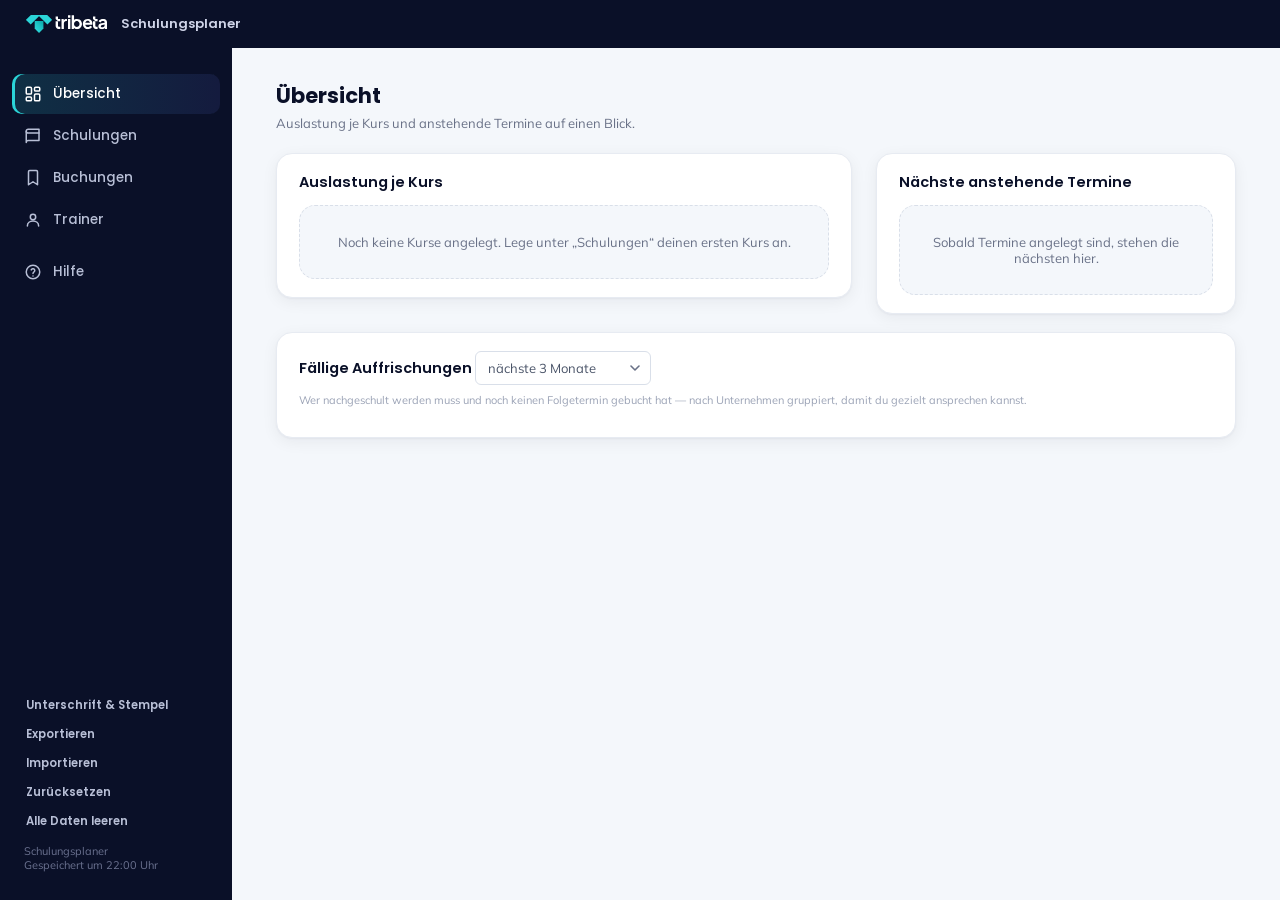
==== commit 43d51ad7: "feat: Microsoft-Login und Graph-API-Anbindung entfernen, auf Cloudflare umgestellt Ersetzt die kompl" ====
--- a/docs/index.html
+++ b/docs/index.html
@@ -1267,213 +1267,33 @@
   <div id="dialog-container" class="dialog"></div>
 </div>
 
-<div id="anmelde-bildschirm" class="anmelde-bildschirm">
-  <div class="anmelde-karte">
-    <h1>Schulungsplaner</h1>
-    <p id="anmelde-text">Anmeldung wird geprüft …</p>
-    <button id="anmelde-knopf" class="btn btn-primary" style="display:none" onclick="anmeldeStarten()">Mit Microsoft anmelden</button>
-  </div>
-</div>
-
 <!-- Wird nur beim Drucken sichtbar (siehe @media print in styles.css) und
      vorher per druckeInhalt() befuellt. So entstehen Bescheinigung und
      Abschlussbericht ohne zweites Fenster und ohne Zusatzbibliothek. -->
 <div id="druck-bereich"></div>
 
 <script>
-/*! @azure/msal-browser v3.30.0 2025-08-05 */
-"use strict";!function(e,t){"object"==typeof exports&&"undefined"!=typeof module?t(exports):"function"==typeof define&&define.amd?define(["exports"],t):t((e="undefined"!=typeof globalThis?globalThis:e||self).msal={})}(this,(function(e){
-/*! @azure/msal-common v14.16.1 2025-08-05 */
-const t={LIBRARY_NAME:"MSAL.JS",SKU:"msal.js.common",CACHE_PREFIX:"msal",DEFAULT_AUTHORITY:"https://login.microsoftonline.com/common/",DEFAULT_AUTHORITY_HOST:"login.microsoftonline.com",DEFAULT_COMMON_TENANT:"common",ADFS:"adfs",DSTS:"dstsv2",AAD_INSTANCE_DISCOVERY_ENDPT:"https://login.microsoftonline.com/common/discovery/instance?api-version=1.1&authorization_endpoint=",CIAM_AUTH_URL:".ciamlogin.com",AAD_TENANT_DOMAIN_SUFFIX:".onmicrosoft.com",RESOURCE_DELIM:"|",NO_ACCOUNT:"NO_ACCOUNT",CLAIMS:"claims",CONSUMER_UTID:"9188040d-6c67-4c5b-b112-36a304b66dad",OPENID_SCOPE:"openid",PROFILE_SCOPE:"profile",OFFLINE_ACCESS_SCOPE:"offline_access",EMAIL_SCOPE:"email",CODE_RESPONSE_TYPE:"code",CODE_GRANT_TYPE:"authorization_code",RT_GRANT_TYPE:"refresh_token",FRAGMENT_RESPONSE_MODE:"fragment",S256_CODE_CHALLENGE_METHOD:"S256",URL_FORM_CONTENT_TYPE:"application/x-www-form-urlencoded;charset=utf-8",AUTHORIZATION_PENDING:"authorization_pending",NOT_DEFINED:"not_defined",EMPTY_STRING:"",NOT_APPLICABLE:"N/A",NOT_AVAILABLE:"Not Available",FORWARD_SLASH:"/",IMDS_ENDPOINT:"http://169.254.169.254/metadata/instance/compute/location",IMDS_VERSION:"2020-06-01",IMDS_TIMEOUT:2e3,AZURE_REGION_AUTO_DISCOVER_FLAG:"TryAutoDetect",REGIONAL_AUTH_PUBLIC_CLOUD_SUFFIX:"login.microsoft.com",KNOWN_PUBLIC_CLOUDS:["login.microsoftonline.com","login.windows.net","login.microsoft.com","sts.windows.net"],TOKEN_RESPONSE_TYPE:"token",ID_TOKEN_RESPONSE_TYPE:"id_token",SHR_NONCE_VALIDITY:240,INVALID_INSTANCE:"invalid_instance"},r=400,n=499,o=500,i=599,a=[t.OPENID_SCOPE,t.PROFILE_SCOPE,t.OFFLINE_ACCESS_SCOPE],s=[...a,t.EMAIL_SCOPE],c="Content-Type",l="Content-Length",d="Retry-After",h="X-AnchorMailbox",u="WWW-Authenticate",g="Authentication-Info",p="x-ms-request-id",m="x-ms-httpver",f="idtoken",C="client.info",y="adal.idtoken",v="error",I="error.description",T="active-account",w="active-account-filters",A="common",k="organizations",S="consumers",b="access_token",E="xms_cc",R={LOGIN:"login",SELECT_ACCOUNT:"select_account",CONSENT:"consent",NONE:"none",CREATE:"create",NO_SESSION:"no_session"},_={PLAIN:"plain",S256:"S256"},P={QUERY:"query",FRAGMENT:"fragment"},M={...P,FORM_POST:"form_post"},N="authorization_code",O="refresh_token",q="MSSTS",U="ADFS",L="Generic",H="-",B=".",x={ID_TOKEN:"IdToken",ACCESS_TOKEN:"AccessToken",ACCESS_TOKEN_WITH_AUTH_SCHEME:"AccessToken_With_AuthScheme",REFRESH_TOKEN:"RefreshToken"},D="appmetadata",F="1",K="authority-metadata",z=86400,$="config",G="cache",Q="network",W="hardcoded_values",j={SCHEMA_VERSION:5,MAX_CUR_HEADER_BYTES:80,MAX_LAST_HEADER_BYTES:330,MAX_CACHED_ERRORS:50,CACHE_KEY:"server-telemetry",CATEGORY_SEPARATOR:"|",VALUE_SEPARATOR:",",OVERFLOW_TRUE:"1",OVERFLOW_FALSE:"0",UNKNOWN_ERROR:"unknown_error"},V={BEARER:"Bearer",POP:"pop",SSH:"ssh-cert"},Y=60,J=3600,X="throttling",Z="retry-after, h429",ee="invalid_grant",te="client_mismatch",re="username",ne="password",oe=200,ie=400,ae="1",se="3",ce="4",le="2",de="4",he="5",ue="0",ge="1",pe="2",me="3",fe="4",Ce={Jwt:"JWT",Jwk:"JWK",Pop:"pop"},ye="unexpected_error",ve="post_request_failed";var Ie=Object.freeze({__proto__:null,postRequestFailed:ve,unexpectedError:ye});
-/*! @azure/msal-common v14.16.1 2025-08-05 */const Te={[ye]:"Unexpected error in authentication.",[ve]:"Post request failed from the network, could be a 4xx/5xx or a network unavailability. Please check the exact error code for details."},we={unexpectedError:{code:ye,desc:Te[ye]},postRequestFailed:{code:ve,desc:Te[ve]}};class Ae extends Error{constructor(e,r,n){super(r?`${e}: ${r}`:e),Object.setPrototypeOf(this,Ae.prototype),this.errorCode=e||t.EMPTY_STRING,this.errorMessage=r||t.EMPTY_STRING,this.subError=n||t.EMPTY_STRING,this.name="AuthError"}setCorrelationId(e){this.correlationId=e}}function ke(e,t){return new Ae(e,t?`${Te[e]} ${t}`:Te[e])}
-/*! @azure/msal-common v14.16.1 2025-08-05 */const Se="client_info_decoding_error",be="client_info_empty_error",Ee="token_parsing_error",Re="null_or_empty_token",_e="endpoints_resolution_error",Pe="network_error",Me="openid_config_error",Ne="hash_not_deserialized",Oe="invalid_state",qe="state_mismatch",Ue="state_not_found",Le="nonce_mismatch",He="auth_time_not_found",Be="max_age_transpired",xe="multiple_matching_tokens",De="multiple_matching_accounts",Fe="multiple_matching_appMetadata",Ke="request_cannot_be_made",ze="cannot_remove_empty_scope",$e="cannot_append_scopeset",Ge="empty_input_scopeset",Qe="device_code_polling_cancelled",We="device_code_expired",je="device_code_unknown_error",Ve="no_account_in_silent_request",Ye="invalid_cache_record",Je="invalid_cache_environment",Xe="no_account_found",Ze="no_crypto_object",et="unexpected_credential_type",tt="invalid_assertion",rt="invalid_client_credential",nt="token_refresh_required",ot="user_timeout_reached",it="token_claims_cnf_required_for_signedjwt",at="authorization_code_missing_from_server_response",st="binding_key_not_removed",ct="end_session_endpoint_not_supported",lt="key_id_missing",dt="no_network_connectivity",ht="user_canceled",ut="missing_tenant_id_error",gt="method_not_implemented",pt="nested_app_auth_bridge_disabled";var mt=Object.freeze({__proto__:null,authTimeNotFound:He,authorizationCodeMissingFromServerResponse:at,bindingKeyNotRemoved:st,cannotAppendScopeSet:$e,cannotRemoveEmptyScope:ze,clientInfoDecodingError:Se,clientInfoEmptyError:be,deviceCodeExpired:We,deviceCodePollingCancelled:Qe,deviceCodeUnknownError:je,emptyInputScopeSet:Ge,endSessionEndpointNotSupported:ct,endpointResolutionError:_e,hashNotDeserialized:Ne,invalidAssertion:tt,invalidCacheEnvironment:Je,invalidCacheRecord:Ye,invalidClientCredential:rt,invalidState:Oe,keyIdMissing:lt,maxAgeTranspired:Be,methodNotImplemented:gt,missingTenantIdError:ut,multipleMatchingAccounts:De,multipleMatchingAppMetadata:Fe,multipleMatchingTokens:xe,nestedAppAuthBridgeDisabled:pt,networkError:Pe,noAccountFound:Xe,noAccountInSilentRequest:Ve,noCryptoObject:Ze,noNetworkConnectivity:dt,nonceMismatch:Le,nullOrEmptyToken:Re,openIdConfigError:Me,requestCannotBeMade:Ke,stateMismatch:qe,stateNotFound:Ue,tokenClaimsCnfRequiredForSignedJwt:it,tokenParsingError:Ee,tokenRefreshRequired:nt,unexpectedCredentialType:et,userCanceled:ht,userTimeoutReached:ot});
-/*! @azure/msal-common v14.16.1 2025-08-05 */const ft={[Se]:"The client info could not be parsed/decoded correctly",[be]:"The client info was empty",[Ee]:"Token cannot be parsed",[Re]:"The token is null or empty",[_e]:"Endpoints cannot be resolved",[Pe]:"Network request failed",[Me]:"Could not retrieve endpoints. Check your authority and verify the .well-known/openid-configuration endpoint returns the required endpoints.",[Ne]:"The hash parameters could not be deserialized",[Oe]:"State was not the expected format",[qe]:"State mismatch error",[Ue]:"State not found",[Le]:"Nonce mismatch error",[He]:"Max Age was requested and the ID token is missing the auth_time variable. auth_time is an optional claim and is not enabled by default - it must be enabled. See https://aka.ms/msaljs/optional-claims for more information.",[Be]:"Max Age is set to 0, or too much time has elapsed since the last end-user authentication.",[xe]:"The cache contains multiple tokens satisfying the requirements. Call AcquireToken again providing more requirements such as authority or account.",[De]:"The cache contains multiple accounts satisfying the given parameters. Please pass more info to obtain the correct account",[Fe]:"The cache contains multiple appMetadata satisfying the given parameters. Please pass more info to obtain the correct appMetadata",[Ke]:"Token request cannot be made without authorization code or refresh token.",[ze]:"Cannot remove null or empty scope from ScopeSet",[$e]:"Cannot append ScopeSet",[Ge]:"Empty input ScopeSet cannot be processed",[Qe]:"Caller has cancelled token endpoint polling during device code flow by setting DeviceCodeRequest.cancel = true.",[We]:"Device code is expired.",[je]:"Device code stopped polling for unknown reasons.",[Ve]:"Please pass an account object, silent flow is not supported without account information",[Ye]:"Cache record object was null or undefined.",[Je]:"Invalid environment when attempting to create cache entry",[Xe]:"No account found in cache for given key.",[Ze]:"No crypto object detected.",[et]:"Unexpected credential type.",[tt]:"Client assertion must meet requirements described in https://tools.ietf.org/html/rfc7515",[rt]:"Client credential (secret, certificate, or assertion) must not be empty when creating a confidential client. An application should at most have one credential",[nt]:"Cannot return token from cache because it must be refreshed. This may be due to one of the following reasons: forceRefresh parameter is set to true, claims have been requested, there is no cached access token or it is expired.",[ot]:"User defined timeout for device code polling reached",[it]:"Cannot generate a POP jwt if the token_claims are not populated",[at]:"Server response does not contain an authorization code to proceed",[st]:"Could not remove the credential's binding key from storage.",[ct]:"The provided authority does not support logout",[lt]:"A keyId value is missing from the requested bound token's cache record and is required to match the token to it's stored binding key.",[dt]:"No network connectivity. Check your internet connection.",[ht]:"User cancelled the flow.",[ut]:"A tenant id - not common, organizations, or consumers - must be specified when using the client_credentials flow.",[gt]:"This method has not been implemented",[pt]:"The nested app auth bridge is disabled"},Ct={clientInfoDecodingError:{code:Se,desc:ft[Se]},clientInfoEmptyError:{code:be,desc:ft[be]},tokenParsingError:{code:Ee,desc:ft[Ee]},nullOrEmptyToken:{code:Re,desc:ft[Re]},endpointResolutionError:{code:_e,desc:ft[_e]},networkError:{code:Pe,desc:ft[Pe]},unableToGetOpenidConfigError:{code:Me,desc:ft[Me]},hashNotDeserialized:{code:Ne,desc:ft[Ne]},invalidStateError:{code:Oe,desc:ft[Oe]},stateMismatchError:{code:qe,desc:ft[qe]},stateNotFoundError:{code:Ue,desc:ft[Ue]},nonceMismatchError:{code:Le,desc:ft[Le]},authTimeNotFoundError:{code:He,desc:ft[He]},maxAgeTranspired:{code:Be,desc:ft[Be]},multipleMatchingTokens:{code:xe,desc:ft[xe]},multipleMatchingAccounts:{code:De,desc:ft[De]},multipleMatchingAppMetadata:{code:Fe,desc:ft[Fe]},tokenRequestCannotBeMade:{code:Ke,desc:ft[Ke]},removeEmptyScopeError:{code:ze,desc:ft[ze]},appendScopeSetError:{code:$e,desc:ft[$e]},emptyInputScopeSetError:{code:Ge,desc:ft[Ge]},DeviceCodePollingCancelled:{code:Qe,desc:ft[Qe]},DeviceCodeExpired:{code:We,desc:ft[We]},DeviceCodeUnknownError:{code:je,desc:ft[je]},NoAccountInSilentRequest:{code:Ve,desc:ft[Ve]},invalidCacheRecord:{code:Ye,desc:ft[Ye]},invalidCacheEnvironment:{code:Je,desc:ft[Je]},noAccountFound:{code:Xe,desc:ft[Xe]},noCryptoObj:{code:Ze,desc:ft[Ze]},unexpectedCredentialType:{code:et,desc:ft[et]},invalidAssertion:{code:tt,desc:ft[tt]},invalidClientCredential:{code:rt,desc:ft[rt]},tokenRefreshRequired:{code:nt,desc:ft[nt]},userTimeoutReached:{code:ot,desc:ft[ot]},tokenClaimsRequired:{code:it,desc:ft[it]},noAuthorizationCodeFromServer:{code:at,desc:ft[at]},bindingKeyNotRemovedError:{code:st,desc:ft[st]},logoutNotSupported:{code:ct,desc:ft[ct]},keyIdMissing:{code:lt,desc:ft[lt]},noNetworkConnectivity:{code:dt,desc:ft[dt]},userCanceledError:{code:ht,desc:ft[ht]},missingTenantIdError:{code:ut,desc:ft[ut]},nestedAppAuthBridgeDisabled:{code:pt,desc:ft[pt]}};class yt extends Ae{constructor(e,t){super(e,t?`${ft[e]}: ${t}`:ft[e]),this.name="ClientAuthError",Object.setPrototypeOf(this,yt.prototype)}}function vt(e,t){return new yt(e,t)}
-/*! @azure/msal-common v14.16.1 2025-08-05 */const It={createNewGuid:()=>{throw vt(gt)},base64Decode:()=>{throw vt(gt)},base64Encode:()=>{throw vt(gt)},base64UrlEncode:()=>{throw vt(gt)},encodeKid:()=>{throw vt(gt)},async getPublicKeyThumbprint(){throw vt(gt)},async removeTokenBindingKey(){throw vt(gt)},async clearKeystore(){throw vt(gt)},async signJwt(){throw vt(gt)},async hashString(){throw vt(gt)}};
-/*! @azure/msal-common v14.16.1 2025-08-05 */var Tt;e.LogLevel=void 0,(Tt=e.LogLevel||(e.LogLevel={}))[Tt.Error=0]="Error",Tt[Tt.Warning=1]="Warning",Tt[Tt.Info=2]="Info",Tt[Tt.Verbose=3]="Verbose",Tt[Tt.Trace=4]="Trace";class wt{constructor(r,n,o){this.level=e.LogLevel.Info;const i=r||wt.createDefaultLoggerOptions();this.localCallback=i.loggerCallback||(()=>{}),this.piiLoggingEnabled=i.piiLoggingEnabled||!1,this.level="number"==typeof i.logLevel?i.logLevel:e.LogLevel.Info,this.correlationId=i.correlationId||t.EMPTY_STRING,this.packageName=n||t.EMPTY_STRING,this.packageVersion=o||t.EMPTY_STRING}static createDefaultLoggerOptions(){return{loggerCallback:()=>{},piiLoggingEnabled:!1,logLevel:e.LogLevel.Info}}clone(e,t,r){return new wt({loggerCallback:this.localCallback,piiLoggingEnabled:this.piiLoggingEnabled,logLevel:this.level,correlationId:r||this.correlationId},e,t)}logMessage(t,r){if(r.logLevel>this.level||!this.piiLoggingEnabled&&r.containsPii)return;const n=`${`[${(new Date).toUTCString()}] : [${r.correlationId||this.correlationId||""}]`} : ${this.packageName}@${this.packageVersion} : ${e.LogLevel[r.logLevel]} - ${t}`;this.executeCallback(r.logLevel,n,r.containsPii||!1)}executeCallback(e,t,r){this.localCallback&&this.localCallback(e,t,r)}error(r,n){this.logMessage(r,{logLevel:e.LogLevel.Error,containsPii:!1,correlationId:n||t.EMPTY_STRING})}errorPii(r,n){this.logMessage(r,{logLevel:e.LogLevel.Error,containsPii:!0,correlationId:n||t.EMPTY_STRING})}warning(r,n){this.logMessage(r,{logLevel:e.LogLevel.Warning,containsPii:!1,correlationId:n||t.EMPTY_STRING})}warningPii(r,n){this.logMessage(r,{logLevel:e.LogLevel.Warning,containsPii:!0,correlationId:n||t.EMPTY_STRING})}info(r,n){this.logMessage(r,{logLevel:e.LogLevel.Info,containsPii:!1,correlationId:n||t.EMPTY_STRING})}infoPii(r,n){this.logMessage(r,{logLevel:e.LogLevel.Info,containsPii:!0,correlationId:n||t.EMPTY_STRING})}verbose(r,n){this.logMessage(r,{logLevel:e.LogLevel.Verbose,containsPii:!1,correlationId:n||t.EMPTY_STRING})}verbosePii(r,n){this.logMessage(r,{logLevel:e.LogLevel.Verbose,containsPii:!0,correlationId:n||t.EMPTY_STRING})}trace(r,n){this.logMessage(r,{logLevel:e.LogLevel.Trace,containsPii:!1,correlationId:n||t.EMPTY_STRING})}tracePii(r,n){this.logMessage(r,{logLevel:e.LogLevel.Trace,containsPii:!0,correlationId:n||t.EMPTY_STRING})}isPiiLoggingEnabled(){return this.piiLoggingEnabled||!1}}
-/*! @azure/msal-common v14.16.1 2025-08-05 */const At="@azure/msal-common",kt="14.16.1",St={None:"none",AzurePublic:"https://login.microsoftonline.com",AzurePpe:"https://login.windows-ppe.net",AzureChina:"https://login.chinacloudapi.cn",AzureGermany:"https://login.microsoftonline.de",AzureUsGovernment:"https://login.microsoftonline.us"};
-/*! @azure/msal-common v14.16.1 2025-08-05 */
-function bt(e,t){const r=function(e){if(!e)throw vt(Re);const t=/^([^\.\s]*)\.([^\.\s]+)\.([^\.\s]*)$/.exec(e);if(!t||t.length<4)throw vt(Ee);return t[2]}(e);try{const e=t(r);return JSON.parse(e)}catch(e){throw vt(Ee)}}function Et(e,t){if(0===t||Date.now()-3e5>e+t)throw vt(Be)}
-/*! @azure/msal-common v14.16.1 2025-08-05 */function Rt(){return Math.round((new Date).getTime()/1e3)}function _t(e,t){const r=Number(e)||0;return Rt()+t>r}function Pt(e){return Number(e)>Rt()}
-/*! @azure/msal-common v14.16.1 2025-08-05 */function Mt(e){return[xt(e),Dt(e),Ft(e),Kt(e),zt(e)].join(H).toLowerCase()}function Nt(e,t,r,n,o){return{credentialType:x.ID_TOKEN,homeAccountId:e,environment:t,clientId:n,secret:r,realm:o}}function Ot(e,t,r,n,o,i,a,s,c,l,d,h,u,g,p){const m={homeAccountId:e,credentialType:x.ACCESS_TOKEN,secret:r,cachedAt:Rt().toString(),expiresOn:a.toString(),extendedExpiresOn:s.toString(),environment:t,clientId:n,realm:o,target:i,tokenType:d||V.BEARER};if(h&&(m.userAssertionHash=h),l&&(m.refreshOn=l.toString()),g&&(m.requestedClaims=g,m.requestedClaimsHash=p),m.tokenType?.toLowerCase()!==V.BEARER.toLowerCase())switch(m.credentialType=x.ACCESS_TOKEN_WITH_AUTH_SCHEME,m.tokenType){case V.POP:const e=bt(r,c);if(!e?.cnf?.kid)throw vt(it);m.keyId=e.cnf.kid;break;case V.SSH:m.keyId=u}return m}function qt(e,t,r,n,o,i,a){const s={credentialType:x.REFRESH_TOKEN,homeAccountId:e,environment:t,clientId:n,secret:r};return i&&(s.userAssertionHash=i),o&&(s.familyId=o),a&&(s.expiresOn=a.toString()),s}function Ut(e){return e.hasOwnProperty("homeAccountId")&&e.hasOwnProperty("environment")&&e.hasOwnProperty("credentialType")&&e.hasOwnProperty("clientId")&&e.hasOwnProperty("secret")}function Lt(e){return!!e&&(Ut(e)&&e.hasOwnProperty("realm")&&e.hasOwnProperty("target")&&(e.credentialType===x.ACCESS_TOKEN||e.credentialType===x.ACCESS_TOKEN_WITH_AUTH_SCHEME))}function Ht(e){return!!e&&(Ut(e)&&e.hasOwnProperty("realm")&&e.credentialType===x.ID_TOKEN)}function Bt(e){return!!e&&(Ut(e)&&e.credentialType===x.REFRESH_TOKEN)}function xt(e){return[e.homeAccountId,e.environment].join(H).toLowerCase()}function Dt(e){const t=e.credentialType===x.REFRESH_TOKEN&&e.familyId||e.clientId;return[e.credentialType,t,e.realm||""].join(H).toLowerCase()}function Ft(e){return(e.target||"").toLowerCase()}function Kt(e){return(e.requestedClaimsHash||"").toLowerCase()}function zt(e){return e.tokenType&&e.tokenType.toLowerCase()!==V.BEARER.toLowerCase()?e.tokenType.toLowerCase():""}function $t(){return Rt()+z}function Gt(e,t,r){e.authorization_endpoint=t.authorization_endpoint,e.token_endpoint=t.token_endpoint,e.end_session_endpoint=t.end_session_endpoint,e.issuer=t.issuer,e.endpointsFromNetwork=r,e.jwks_uri=t.jwks_uri}function Qt(e,t,r){e.aliases=t.aliases,e.preferred_cache=t.preferred_cache,e.preferred_network=t.preferred_network,e.aliasesFromNetwork=r}function Wt(e){return e.expiresAt<=Rt()}
-/*! @azure/msal-common v14.16.1 2025-08-05 */const jt="redirect_uri_empty",Vt="claims_request_parsing_error",Yt="authority_uri_insecure",Jt="url_parse_error",Xt="empty_url_error",Zt="empty_input_scopes_error",er="invalid_prompt_value",tr="invalid_claims",rr="token_request_empty",nr="logout_request_empty",or="invalid_code_challenge_method",ir="pkce_params_missing",ar="invalid_cloud_discovery_metadata",sr="invalid_authority_metadata",cr="untrusted_authority",lr="missing_ssh_jwk",dr="missing_ssh_kid",hr="missing_nonce_authentication_header",ur="invalid_authentication_header",gr="cannot_set_OIDCOptions",pr="cannot_allow_native_broker",mr="authority_mismatch";var fr=Object.freeze({__proto__:null,authorityMismatch:mr,authorityUriInsecure:Yt,cannotAllowNativeBroker:pr,cannotSetOIDCOptions:gr,claimsRequestParsingError:Vt,emptyInputScopesError:Zt,invalidAuthenticationHeader:ur,invalidAuthorityMetadata:sr,invalidClaims:tr,invalidCloudDiscoveryMetadata:ar,invalidCodeChallengeMethod:or,invalidPromptValue:er,logoutRequestEmpty:nr,missingNonceAuthenticationHeader:hr,missingSshJwk:lr,missingSshKid:dr,pkceParamsMissing:ir,redirectUriEmpty:jt,tokenRequestEmpty:rr,untrustedAuthority:cr,urlEmptyError:Xt,urlParseError:Jt});
-/*! @azure/msal-common v14.16.1 2025-08-05 */const Cr={[jt]:"A redirect URI is required for all calls, and none has been set.",[Vt]:"Could not parse the given claims request object.",[Yt]:"Authority URIs must use https.  Please see here for valid authority configuration options: https://docs.microsoft.com/en-us/azure/active-directory/develop/msal-js-initializing-client-applications#configuration-options",[Jt]:"URL could not be parsed into appropriate segments.",[Xt]:"URL was empty or null.",[Zt]:"Scopes cannot be passed as null, undefined or empty array because they are required to obtain an access token.",[er]:"Please see here for valid configuration options: https://azuread.github.io/microsoft-authentication-library-for-js/ref/modules/_azure_msal_common.html#commonauthorizationurlrequest",[tr]:"Given claims parameter must be a stringified JSON object.",[rr]:"Token request was empty and not found in cache.",[nr]:"The logout request was null or undefined.",[or]:'code_challenge_method passed is invalid. Valid values are "plain" and "S256".',[ir]:"Both params: code_challenge and code_challenge_method are to be passed if to be sent in the request",[ar]:"Invalid cloudDiscoveryMetadata provided. Must be a stringified JSON object containing tenant_discovery_endpoint and metadata fields",[sr]:"Invalid authorityMetadata provided. Must by a stringified JSON object containing authorization_endpoint, token_endpoint, issuer fields.",[cr]:"The provided authority is not a trusted authority. Please include this authority in the knownAuthorities config parameter.",[lr]:"Missing sshJwk in SSH certificate request. A stringified JSON Web Key is required when using the SSH authentication scheme.",[dr]:"Missing sshKid in SSH certificate request. A string that uniquely identifies the public SSH key is required when using the SSH authentication scheme.",[hr]:"Unable to find an authentication header containing server nonce. Either the Authentication-Info or WWW-Authenticate headers must be present in order to obtain a server nonce.",[ur]:"Invalid authentication header provided",[gr]:"Cannot set OIDCOptions parameter. Please change the protocol mode to OIDC or use a non-Microsoft authority.",[pr]:"Cannot set allowNativeBroker parameter to true when not in AAD protocol mode.",[mr]:"Authority mismatch error. Authority provided in login request or PublicClientApplication config does not match the environment of the provided account. Please use a matching account or make an interactive request to login to this authority."},yr={redirectUriNotSet:{code:jt,desc:Cr[jt]},claimsRequestParsingError:{code:Vt,desc:Cr[Vt]},authorityUriInsecure:{code:Yt,desc:Cr[Yt]},urlParseError:{code:Jt,desc:Cr[Jt]},urlEmptyError:{code:Xt,desc:Cr[Xt]},emptyScopesError:{code:Zt,desc:Cr[Zt]},invalidPrompt:{code:er,desc:Cr[er]},invalidClaimsRequest:{code:tr,desc:Cr[tr]},tokenRequestEmptyError:{code:rr,desc:Cr[rr]},logoutRequestEmptyError:{code:nr,desc:Cr[nr]},invalidCodeChallengeMethod:{code:or,desc:Cr[or]},invalidCodeChallengeParams:{code:ir,desc:Cr[ir]},invalidCloudDiscoveryMetadata:{code:ar,desc:Cr[ar]},invalidAuthorityMetadata:{code:sr,desc:Cr[sr]},untrustedAuthority:{code:cr,desc:Cr[cr]},missingSshJwk:{code:lr,desc:Cr[lr]},missingSshKid:{code:dr,desc:Cr[dr]},missingNonceAuthenticationHeader:{code:hr,desc:Cr[hr]},invalidAuthenticationHeader:{code:ur,desc:Cr[ur]},cannotSetOIDCOptions:{code:gr,desc:Cr[gr]},cannotAllowNativeBroker:{code:pr,desc:Cr[pr]},authorityMismatch:{code:mr,desc:Cr[mr]}};class vr extends Ae{constructor(e){super(e,Cr[e]),this.name="ClientConfigurationError",Object.setPrototypeOf(this,vr.prototype)}}function Ir(e){return new vr(e)}
-/*! @azure/msal-common v14.16.1 2025-08-05 */class Tr{static isEmptyObj(e){if(e)try{const t=JSON.parse(e);return 0===Object.keys(t).length}catch(e){}return!0}static startsWith(e,t){return 0===e.indexOf(t)}static endsWith(e,t){return e.length>=t.length&&e.lastIndexOf(t)===e.length-t.length}static queryStringToObject(e){const t={},r=e.split("&"),n=e=>decodeURIComponent(e.replace(/\+/g," "));return r.forEach((e=>{if(e.trim()){const[r,o]=e.split(/=(.+)/g,2);r&&o&&(t[n(r)]=n(o))}})),t}static trimArrayEntries(e){return e.map((e=>e.trim()))}static removeEmptyStringsFromArray(e){return e.filter((e=>!!e))}static jsonParseHelper(e){try{return JSON.parse(e)}catch(e){return null}}static matchPattern(e,t){return new RegExp(e.replace(/\\/g,"\\\\").replace(/\*/g,"[^ ]*").replace(/\?/g,"\\?")).test(t)}}
-/*! @azure/msal-common v14.16.1 2025-08-05 */class wr{constructor(e){const t=e?Tr.trimArrayEntries([...e]):[],r=t?Tr.removeEmptyStringsFromArray(t):[];this.validateInputScopes(r),this.scopes=new Set,r.forEach((e=>this.scopes.add(e)))}static fromString(e){const r=(e||t.EMPTY_STRING).split(" ");return new wr(r)}static createSearchScopes(e){const r=new wr(e);return r.containsOnlyOIDCScopes()?r.removeScope(t.OFFLINE_ACCESS_SCOPE):r.removeOIDCScopes(),r}validateInputScopes(e){if(!e||e.length<1)throw Ir(Zt)}containsScope(e){const t=this.printScopesLowerCase().split(" "),r=new wr(t);return!!e&&r.scopes.has(e.toLowerCase())}containsScopeSet(e){return!(!e||e.scopes.size<=0)&&(this.scopes.size>=e.scopes.size&&e.asArray().every((e=>this.containsScope(e))))}containsOnlyOIDCScopes(){let e=0;return s.forEach((t=>{this.containsScope(t)&&(e+=1)})),this.scopes.size===e}appendScope(e){e&&this.scopes.add(e.trim())}appendScopes(e){try{e.forEach((e=>this.appendScope(e)))}catch(e){throw vt($e)}}removeScope(e){if(!e)throw vt(ze);this.scopes.delete(e.trim())}removeOIDCScopes(){s.forEach((e=>{this.scopes.delete(e)}))}unionScopeSets(e){if(!e)throw vt(Ge);const t=new Set;return e.scopes.forEach((e=>t.add(e.toLowerCase()))),this.scopes.forEach((e=>t.add(e.toLowerCase()))),t}intersectingScopeSets(e){if(!e)throw vt(Ge);e.containsOnlyOIDCScopes()||e.removeOIDCScopes();const t=this.unionScopeSets(e),r=e.getScopeCount(),n=this.getScopeCount();return t.size<n+r}getScopeCount(){return this.scopes.size}asArray(){const e=[];return this.scopes.forEach((t=>e.push(t))),e}printScopes(){if(this.scopes){return this.asArray().join(" ")}return t.EMPTY_STRING}printScopesLowerCase(){return this.printScopes().toLowerCase()}}
-/*! @azure/msal-common v14.16.1 2025-08-05 */function Ar(e,t){if(!e)throw vt(be);try{const r=t(e);return JSON.parse(r)}catch(e){throw vt(Se)}}function kr(e){if(!e)throw vt(Se);const r=e.split(B,2);return{uid:r[0],utid:r.length<2?t.EMPTY_STRING:r[1]}}
-/*! @azure/msal-common v14.16.1 2025-08-05 */function Sr(e,t){return!!e&&!!t&&e===t.split(".")[1]}function br(e,t,r,n){if(n){const{oid:t,sub:r,tid:o,name:i,tfp:a,acr:s}=n,c=o||a||s||"";return{tenantId:c,localAccountId:t||r||"",name:i,isHomeTenant:Sr(c,e)}}return{tenantId:r,localAccountId:t,isHomeTenant:Sr(r,e)}}function Er(e,t,r,n){let o=e;if(t){const{isHomeTenant:r,...n}=t;o={...e,...n}}if(r){const{isHomeTenant:t,...i}=br(e.homeAccountId,e.localAccountId,e.tenantId,r);return o={...o,...i,idTokenClaims:r,idToken:n},o}return o}
-/*! @azure/msal-common v14.16.1 2025-08-05 */const Rr=0,_r=1,Pr=2,Mr=3;
-/*! @azure/msal-common v14.16.1 2025-08-05 */function Nr(e){if(e){return e.tid||e.tfp||e.acr||null}return null}
-/*! @azure/msal-common v14.16.1 2025-08-05 */const Or={AAD:"AAD",OIDC:"OIDC"};
-/*! @azure/msal-common v14.16.1 2025-08-05 */class qr{generateAccountId(){return[this.homeAccountId,this.environment].join(H).toLowerCase()}generateAccountKey(){return qr.generateAccountCacheKey({homeAccountId:this.homeAccountId,environment:this.environment,tenantId:this.realm,username:this.username,localAccountId:this.localAccountId})}getAccountInfo(){return{homeAccountId:this.homeAccountId,environment:this.environment,tenantId:this.realm,username:this.username,localAccountId:this.localAccountId,name:this.name,nativeAccountId:this.nativeAccountId,authorityType:this.authorityType,tenantProfiles:new Map((this.tenantProfiles||[]).map((e=>[e.tenantId,e])))}}isSingleTenant(){return!this.tenantProfiles}static generateAccountCacheKey(e){const t=e.homeAccountId.split(".")[1];return[e.homeAccountId,e.environment||"",t||e.tenantId||""].join(H).toLowerCase()}static createAccount(e,t,r){const n=new qr;let o;t.authorityType===_r?n.authorityType=U:t.protocolMode===Or.AAD?n.authorityType=q:n.authorityType=L,e.clientInfo&&r&&(o=Ar(e.clientInfo,r)),n.clientInfo=e.clientInfo,n.homeAccountId=e.homeAccountId,n.nativeAccountId=e.nativeAccountId;const i=e.environment||t&&t.getPreferredCache();if(!i)throw vt(Je);n.environment=i,n.realm=o?.utid||Nr(e.idTokenClaims)||"",n.localAccountId=o?.uid||e.idTokenClaims?.oid||e.idTokenClaims?.sub||"";const a=e.idTokenClaims?.preferred_username||e.idTokenClaims?.upn,s=e.idTokenClaims?.emails?e.idTokenClaims.emails[0]:null;if(n.username=a||s||"",n.name=e.idTokenClaims?.name||"",n.cloudGraphHostName=e.cloudGraphHostName,n.msGraphHost=e.msGraphHost,e.tenantProfiles)n.tenantProfiles=e.tenantProfiles;else{const t=br(e.homeAccountId,n.localAccountId,n.realm,e.idTokenClaims);n.tenantProfiles=[t]}return n}static createFromAccountInfo(e,t,r){const n=new qr;return n.authorityType=e.authorityType||L,n.homeAccountId=e.homeAccountId,n.localAccountId=e.localAccountId,n.nativeAccountId=e.nativeAccountId,n.realm=e.tenantId,n.environment=e.environment,n.username=e.username,n.name=e.name,n.cloudGraphHostName=t,n.msGraphHost=r,n.tenantProfiles=Array.from(e.tenantProfiles?.values()||[]),n}static generateHomeAccountId(e,t,r,n,o){if(t!==_r&&t!==Pr){if(e)try{const t=Ar(e,n.base64Decode);if(t.uid&&t.utid)return`${t.uid}.${t.utid}`}catch(e){}r.warning("No client info in response")}return o?.sub||""}static isAccountEntity(e){return!!e&&(e.hasOwnProperty("homeAccountId")&&e.hasOwnProperty("environment")&&e.hasOwnProperty("realm")&&e.hasOwnProperty("localAccountId")&&e.hasOwnProperty("username")&&e.hasOwnProperty("authorityType"))}static accountInfoIsEqual(e,t,r){if(!e||!t)return!1;let n=!0;if(r){const r=e.idTokenClaims||{},o=t.idTokenClaims||{};n=r.iat===o.iat&&r.nonce===o.nonce}return e.homeAccountId===t.homeAccountId&&e.localAccountId===t.localAccountId&&e.username===t.username&&e.tenantId===t.tenantId&&e.environment===t.environment&&e.nativeAccountId===t.nativeAccountId&&n}}
-/*! @azure/msal-common v14.16.1 2025-08-05 */function Ur(e){return e.startsWith("#/")?e.substring(2):e.startsWith("#")||e.startsWith("?")?e.substring(1):e}function Lr(e){if(!e||e.indexOf("=")<0)return null;try{const t=Ur(e),r=Object.fromEntries(new URLSearchParams(t));if(r.code||r.error||r.error_description||r.state)return r}catch(e){throw vt(Ne)}return null}
-/*! @azure/msal-common v14.16.1 2025-08-05 */class Hr{get urlString(){return this._urlString}constructor(e){if(this._urlString=e,!this._urlString)throw Ir(Xt);e.includes("#")||(this._urlString=Hr.canonicalizeUri(e))}static canonicalizeUri(e){if(e){let t=e.toLowerCase();return Tr.endsWith(t,"?")?t=t.slice(0,-1):Tr.endsWith(t,"?/")&&(t=t.slice(0,-2)),Tr.endsWith(t,"/")||(t+="/"),t}return e}validateAsUri(){let e;try{e=this.getUrlComponents()}catch(e){throw Ir(Jt)}if(!e.HostNameAndPort||!e.PathSegments)throw Ir(Jt);if(!e.Protocol||"https:"!==e.Protocol.toLowerCase())throw Ir(Yt)}static appendQueryString(e,t){return t?e.indexOf("?")<0?`${e}?${t}`:`${e}&${t}`:e}static removeHashFromUrl(e){return Hr.canonicalizeUri(e.split("#")[0])}replaceTenantPath(e){const t=this.getUrlComponents(),r=t.PathSegments;return!e||0===r.length||r[0]!==A&&r[0]!==k||(r[0]=e),Hr.constructAuthorityUriFromObject(t)}getUrlComponents(){const e=RegExp("^(([^:/?#]+):)?(//([^/?#]*))?([^?#]*)(\\?([^#]*))?(#(.*))?"),t=this.urlString.match(e);if(!t)throw Ir(Jt);const r={Protocol:t[1],HostNameAndPort:t[4],AbsolutePath:t[5],QueryString:t[7]};let n=r.AbsolutePath.split("/");return n=n.filter((e=>e&&e.length>0)),r.PathSegments=n,r.QueryString&&r.QueryString.endsWith("/")&&(r.QueryString=r.QueryString.substring(0,r.QueryString.length-1)),r}static getDomainFromUrl(e){const t=RegExp("^([^:/?#]+://)?([^/?#]*)"),r=e.match(t);if(!r)throw Ir(Jt);return r[2]}static getAbsoluteUrl(e,r){if(e[0]===t.FORWARD_SLASH){const t=new Hr(r).getUrlComponents();return t.Protocol+"//"+t.HostNameAndPort+e}return e}static constructAuthorityUriFromObject(e){return new Hr(e.Protocol+"//"+e.HostNameAndPort+"/"+e.PathSegments.join("/"))}static hashContainsKnownProperties(e){return!!Lr(e)}}
-/*! @azure/msal-common v14.16.1 2025-08-05 */const Br={"login.microsoftonline.com":{token_endpoint:"https://login.microsoftonline.com/{tenantid}/oauth2/v2.0/token",jwks_uri:"https://login.microsoftonline.com/{tenantid}/discovery/v2.0/keys",issuer:"https://login.microsoftonline.com/{tenantid}/v2.0",authorization_endpoint:"https://login.microsoftonline.com/{tenantid}/oauth2/v2.0/authorize",end_session_endpoint:"https://login.microsoftonline.com/{tenantid}/oauth2/v2.0/logout"},"login.chinacloudapi.cn":{token_endpoint:"https://login.chinacloudapi.cn/{tenantid}/oauth2/v2.0/token",jwks_uri:"https://login.chinacloudapi.cn/{tenantid}/discovery/v2.0/keys",issuer:"https://login.partner.microsoftonline.cn/{tenantid}/v2.0",authorization_endpoint:"https://login.chinacloudapi.cn/{tenantid}/oauth2/v2.0/authorize",end_session_endpoint:"https://login.chinacloudapi.cn/{tenantid}/oauth2/v2.0/logout"},"login.microsoftonline.us":{token_endpoint:"https://login.microsoftonline.us/{tenantid}/oauth2/v2.0/token",jwks_uri:"https://login.microsoftonline.us/{tenantid}/discovery/v2.0/keys",issuer:"https://login.microsoftonline.us/{tenantid}/v2.0",authorization_endpoint:"https://login.microsoftonline.us/{tenantid}/oauth2/v2.0/authorize",end_session_endpoint:"https://login.microsoftonline.us/{tenantid}/oauth2/v2.0/logout"}},xr={tenant_discovery_endpoint:"https://{canonicalAuthority}/v2.0/.well-known/openid-configuration",metadata:[{preferred_network:"login.microsoftonline.com",preferred_cache:"login.windows.net",aliases:["login.microsoftonline.com","login.windows.net","login.microsoft.com","sts.windows.net"]},{preferred_network:"login.partner.microsoftonline.cn",preferred_cache:"login.partner.microsoftonline.cn",aliases:["login.partner.microsoftonline.cn","login.chinacloudapi.cn"]},{preferred_network:"login.microsoftonline.de",preferred_cache:"login.microsoftonline.de",aliases:["login.microsoftonline.de"]},{preferred_network:"login.microsoftonline.us",preferred_cache:"login.microsoftonline.us",aliases:["login.microsoftonline.us","login.usgovcloudapi.net"]},{preferred_network:"login-us.microsoftonline.com",preferred_cache:"login-us.microsoftonline.com",aliases:["login-us.microsoftonline.com"]}]},Dr=new Set;function Fr(e,t,r,n){if(n?.trace(`getAliasesFromMetadata called with source: ${r}`),e&&t){const o=Kr(t,e);if(o)return n?.trace(`getAliasesFromMetadata: found cloud discovery metadata in ${r}, returning aliases`),o.aliases;n?.trace(`getAliasesFromMetadata: did not find cloud discovery metadata in ${r}`)}return null}function Kr(e,t){for(let r=0;r<e.length;r++){const n=e[r];if(n.aliases.includes(t))return n}return null}
-/*! @azure/msal-common v14.16.1 2025-08-05 */xr.metadata.forEach((e=>{e.aliases.forEach((e=>{Dr.add(e)}))}));const zr="cache_quota_exceeded",$r="cache_error_unknown",Gr={[zr]:"Exceeded cache storage capacity.",[$r]:"Unexpected error occurred when using cache storage."};class Qr extends Error{constructor(e,t){const r=t||(Gr[e]?Gr[e]:Gr[$r]);super(`${e}: ${r}`),Object.setPrototypeOf(this,Qr.prototype),this.name="CacheError",this.errorCode=e,this.errorMessage=r}}function Wr(e){return e instanceof Error?"QuotaExceededError"===e.name||"NS_ERROR_DOM_QUOTA_REACHED"===e.name||e.message.includes("exceeded the quota")?new Qr(zr):new Qr(e.name,e.message):new Qr($r)}
-/*! @azure/msal-common v14.16.1 2025-08-05 */class jr{constructor(e,t,r,n){this.clientId=e,this.cryptoImpl=t,this.commonLogger=r.clone(At,kt),this.staticAuthorityOptions=n}getAllAccounts(e,t){return this.buildTenantProfiles(this.getAccountsFilteredBy(t||{},e),e,t)}getAccountInfoFilteredBy(e,t){const r=this.getAllAccounts(t,e);if(r.length>1){return r.sort((e=>e.idTokenClaims?-1:1))[0]}return 1===r.length?r[0]:null}getBaseAccountInfo(e,t){const r=this.getAccountsFilteredBy(e,t);return r.length>0?r[0].getAccountInfo():null}buildTenantProfiles(e,t,r){return e.flatMap((e=>this.getTenantProfilesFromAccountEntity(e,t,r?.tenantId,r)))}getTenantedAccountInfoByFilter(e,t,r,n,o){let i,a=null;if(o&&!this.tenantProfileMatchesFilter(r,o))return null;const s=this.getIdToken(e,n,t,r.tenantId);return s&&(i=bt(s.secret,this.cryptoImpl.base64Decode),!this.idTokenClaimsMatchTenantProfileFilter(i,o))?null:(a=Er(e,r,i,s?.secret),a)}getTenantProfilesFromAccountEntity(e,t,r,n){const o=e.getAccountInfo();let i=o.tenantProfiles||new Map;const a=this.getTokenKeys();if(r){const e=i.get(r);if(!e)return[];i=new Map([[r,e]])}const s=[];return i.forEach((e=>{const r=this.getTenantedAccountInfoByFilter(o,a,e,t,n);r&&s.push(r)})),s}tenantProfileMatchesFilter(e,t){return!(t.localAccountId&&!this.matchLocalAccountIdFromTenantProfile(e,t.localAccountId))&&((!t.name||e.name===t.name)&&(void 0===t.isHomeTenant||e.isHomeTenant===t.isHomeTenant))}idTokenClaimsMatchTenantProfileFilter(e,t){if(t){if(t.localAccountId&&!this.matchLocalAccountIdFromTokenClaims(e,t.localAccountId))return!1;if(t.loginHint&&!this.matchLoginHintFromTokenClaims(e,t.loginHint))return!1;if(t.username&&!this.matchUsername(e.preferred_username,t.username))return!1;if(t.name&&!this.matchName(e,t.name))return!1;if(t.sid&&!this.matchSid(e,t.sid))return!1}return!0}async saveCacheRecord(e,t,r){if(!e)throw vt(Ye);try{e.account&&this.setAccount(e.account,t),e.idToken&&!1!==r?.idToken&&this.setIdTokenCredential(e.idToken,t),e.accessToken&&!1!==r?.accessToken&&await this.saveAccessToken(e.accessToken,t),e.refreshToken&&!1!==r?.refreshToken&&this.setRefreshTokenCredential(e.refreshToken,t),e.appMetadata&&this.setAppMetadata(e.appMetadata,t)}catch(e){throw this.commonLogger?.error("CacheManager.saveCacheRecord: failed"),e instanceof Ae?e:Wr(e)}}async saveAccessToken(e,t){const r={clientId:e.clientId,credentialType:e.credentialType,environment:e.environment,homeAccountId:e.homeAccountId,realm:e.realm,tokenType:e.tokenType,requestedClaimsHash:e.requestedClaimsHash},n=this.getTokenKeys(),o=wr.fromString(e.target);n.accessToken.forEach((e=>{if(!this.accessTokenKeyMatchesFilter(e,r,!1))return;const n=this.getAccessTokenCredential(e,t);if(n&&this.credentialMatchesFilter(n,r)){wr.fromString(n.target).intersectingScopeSets(o)&&this.removeAccessToken(e,t)}})),this.setAccessTokenCredential(e,t)}getAccountsFilteredBy(e,t){const r=this.getAccountKeys(),n=[];return r.forEach((r=>{if(!this.isAccountKey(r,e.homeAccountId))return;const o=this.getAccount(r,t,this.commonLogger);if(!o)return;if(e.homeAccountId&&!this.matchHomeAccountId(o,e.homeAccountId))return;if(e.username&&!this.matchUsername(o.username,e.username))return;if(e.environment&&!this.matchEnvironment(o,e.environment))return;if(e.realm&&!this.matchRealm(o,e.realm))return;if(e.nativeAccountId&&!this.matchNativeAccountId(o,e.nativeAccountId))return;if(e.authorityType&&!this.matchAuthorityType(o,e.authorityType))return;const i={localAccountId:e?.localAccountId,name:e?.name},a=o.tenantProfiles?.filter((e=>this.tenantProfileMatchesFilter(e,i)));a&&0===a.length||n.push(o)})),n}isAccountKey(e,t,r){return!(e.split(H).length<3)&&(!(t&&!e.toLowerCase().includes(t.toLowerCase()))&&!(r&&!e.toLowerCase().includes(r.toLowerCase())))}isCredentialKey(e){if(e.split(H).length<6)return!1;const t=e.toLowerCase();if(-1===t.indexOf(x.ID_TOKEN.toLowerCase())&&-1===t.indexOf(x.ACCESS_TOKEN.toLowerCase())&&-1===t.indexOf(x.ACCESS_TOKEN_WITH_AUTH_SCHEME.toLowerCase())&&-1===t.indexOf(x.REFRESH_TOKEN.toLowerCase()))return!1;if(t.indexOf(x.REFRESH_TOKEN.toLowerCase())>-1){const e=`${x.REFRESH_TOKEN}${H}${this.clientId}${H}`,r=`${x.REFRESH_TOKEN}${H}${F}${H}`;if(-1===t.indexOf(e.toLowerCase())&&-1===t.indexOf(r.toLowerCase()))return!1}else if(-1===t.indexOf(this.clientId.toLowerCase()))return!1;return!0}credentialMatchesFilter(e,t){if(t.clientId&&!this.matchClientId(e,t.clientId))return!1;if(t.userAssertionHash&&!this.matchUserAssertionHash(e,t.userAssertionHash))return!1;if("string"==typeof t.homeAccountId&&!this.matchHomeAccountId(e,t.homeAccountId))return!1;if(t.environment&&!this.matchEnvironment(e,t.environment))return!1;if(t.realm&&!this.matchRealm(e,t.realm))return!1;if(t.credentialType&&!this.matchCredentialType(e,t.credentialType))return!1;if(t.familyId&&!this.matchFamilyId(e,t.familyId))return!1;if(t.target&&!this.matchTarget(e,t.target))return!1;if((t.requestedClaimsHash||e.requestedClaimsHash)&&e.requestedClaimsHash!==t.requestedClaimsHash)return!1;if(e.credentialType===x.ACCESS_TOKEN_WITH_AUTH_SCHEME){if(t.tokenType&&!this.matchTokenType(e,t.tokenType))return!1;if(t.tokenType===V.SSH&&t.keyId&&!this.matchKeyId(e,t.keyId))return!1}return!0}getAppMetadataFilteredBy(e){const t=this.getKeys(),r={};return t.forEach((t=>{if(!this.isAppMetadata(t))return;const n=this.getAppMetadata(t);n&&(e.environment&&!this.matchEnvironment(n,e.environment)||e.clientId&&!this.matchClientId(n,e.clientId)||(r[t]=n))})),r}getAuthorityMetadataByAlias(e){const t=this.getAuthorityMetadataKeys();let r=null;return t.forEach((t=>{if(!this.isAuthorityMetadata(t)||-1===t.indexOf(this.clientId))return;const n=this.getAuthorityMetadata(t);n&&-1!==n.aliases.indexOf(e)&&(r=n)})),r}async removeAllAccounts(e){const t=this.getAccountKeys(),r=[];t.forEach((t=>{r.push(this.removeAccount(t,e))})),await Promise.all(r)}async removeAccount(e,t){const r=this.getAccount(e,t,this.commonLogger);r&&(await this.removeAccountContext(r,t),this.removeItem(e,t))}async removeAccountContext(e,t){const r=this.getTokenKeys(),n=e.generateAccountId();r.idToken.forEach((e=>{0===e.indexOf(n)&&this.removeIdToken(e,t)})),r.accessToken.forEach((e=>{0===e.indexOf(n)&&this.removeAccessToken(e,t)})),r.refreshToken.forEach((e=>{0===e.indexOf(n)&&this.removeRefreshToken(e,t)})),this.getKeys().forEach((e=>{e.includes(n)&&this.removeItem(e,t)}))}updateOutdatedCachedAccount(e,t,r,n){if(t&&t.isSingleTenant()){this.commonLogger?.verbose("updateOutdatedCachedAccount: Found a single-tenant (outdated) account entity in the cache, migrating to multi-tenant account entity");const o=this.getAccountKeys().filter((e=>e.startsWith(t.homeAccountId))),i=[];o.forEach((e=>{const t=this.getCachedAccountEntity(e,r);t&&i.push(t)}));const a=i.find((e=>Sr(e.realm,e.homeAccountId)))||i[0];a.tenantProfiles=i.map((e=>({tenantId:e.realm,localAccountId:e.localAccountId,name:e.name,isHomeTenant:Sr(e.realm,e.homeAccountId)})));const s=jr.toObject(new qr,{...a}),c=s.generateAccountKey();return o.forEach((t=>{t!==c&&this.removeOutdatedAccount(e,r)})),this.setAccount(s,r),n?.verbose("Updated an outdated account entity in the cache"),s}return t}removeAccessToken(e,t){const r=this.getAccessTokenCredential(e,t);if(this.removeItem(e,t),!r||r.credentialType.toLowerCase()!==x.ACCESS_TOKEN_WITH_AUTH_SCHEME.toLowerCase()||r.tokenType!==V.POP)return;const n=r.keyId;n&&this.cryptoImpl.removeTokenBindingKey(n).catch((()=>{this.commonLogger.error("Binding key could not be removed")}))}removeAppMetadata(e){return this.getKeys().forEach((t=>{this.isAppMetadata(t)&&this.removeItem(t,e)})),!0}readAccountFromCache(e,t){const r=qr.generateAccountCacheKey(e);return this.getAccount(r,t,this.commonLogger)}getIdToken(e,t,r,n,o){this.commonLogger.trace("CacheManager - getIdToken called");const i={homeAccountId:e.homeAccountId,environment:e.environment,credentialType:x.ID_TOKEN,clientId:this.clientId,realm:n},a=this.getIdTokensByFilter(i,t,r),s=a.size;if(s<1)return this.commonLogger.info("CacheManager:getIdToken - No token found"),null;if(s>1){let r=a;if(!n){const t=new Map;a.forEach(((r,n)=>{r.realm===e.tenantId&&t.set(n,r)}));const n=t.size;if(n<1)return this.commonLogger.info("CacheManager:getIdToken - Multiple ID tokens found for account but none match account entity tenant id, returning first result"),a.values().next().value;if(1===n)return this.commonLogger.info("CacheManager:getIdToken - Multiple ID tokens found for account, defaulting to home tenant profile"),t.values().next().value;r=t}return this.commonLogger.info("CacheManager:getIdToken - Multiple matching ID tokens found, clearing them"),r.forEach(((e,r)=>{this.removeIdToken(r,t)})),o&&t&&o.addFields({multiMatchedID:a.size},t),null}return this.commonLogger.info("CacheManager:getIdToken - Returning ID token"),a.values().next().value}getIdTokensByFilter(e,t,r){const n=r&&r.idToken||this.getTokenKeys().idToken,o=new Map;return n.forEach((r=>{if(!this.idTokenKeyMatchesFilter(r,{clientId:this.clientId,...e}))return;const n=this.getIdTokenCredential(r,t);n&&this.credentialMatchesFilter(n,e)&&o.set(r,n)})),o}idTokenKeyMatchesFilter(e,t){const r=e.toLowerCase();return(!t.clientId||-1!==r.indexOf(t.clientId.toLowerCase()))&&(!t.homeAccountId||-1!==r.indexOf(t.homeAccountId.toLowerCase()))}removeIdToken(e,t){this.removeItem(e,t)}removeRefreshToken(e,t){this.removeItem(e,t)}getAccessToken(e,t,r,n,o){this.commonLogger.trace("CacheManager - getAccessToken called");const i=wr.createSearchScopes(t.scopes),a=t.authenticationScheme||V.BEARER,s=a&&a.toLowerCase()!==V.BEARER.toLowerCase()?x.ACCESS_TOKEN_WITH_AUTH_SCHEME:x.ACCESS_TOKEN,c={homeAccountId:e.homeAccountId,environment:e.environment,credentialType:s,clientId:this.clientId,realm:n||e.tenantId,target:i,tokenType:a,keyId:t.sshKid,requestedClaimsHash:t.requestedClaimsHash},l=r&&r.accessToken||this.getTokenKeys().accessToken,d=[];l.forEach((e=>{if(this.accessTokenKeyMatchesFilter(e,c,!0)){const r=this.getAccessTokenCredential(e,t.correlationId);r&&this.credentialMatchesFilter(r,c)&&d.push(r)}}));const h=d.length;return h<1?(this.commonLogger.info("CacheManager:getAccessToken - No token found"),null):h>1?(this.commonLogger.info("CacheManager:getAccessToken - Multiple access tokens found, clearing them"),d.forEach((e=>{this.removeAccessToken(Mt(e),t.correlationId)})),o&&t.correlationId&&o.addFields({multiMatchedAT:d.length},t.correlationId),null):(this.commonLogger.info("CacheManager:getAccessToken - Returning access token"),d[0])}accessTokenKeyMatchesFilter(e,t,r){const n=e.toLowerCase();if(t.clientId&&-1===n.indexOf(t.clientId.toLowerCase()))return!1;if(t.homeAccountId&&-1===n.indexOf(t.homeAccountId.toLowerCase()))return!1;if(t.realm&&-1===n.indexOf(t.realm.toLowerCase()))return!1;if(t.requestedClaimsHash&&-1===n.indexOf(t.requestedClaimsHash.toLowerCase()))return!1;if(t.target){const e=t.target.asArray();for(let t=0;t<e.length;t++){if(r&&!n.includes(e[t].toLowerCase()))return!1;if(!r&&n.includes(e[t].toLowerCase()))return!0}}return!0}getAccessTokensByFilter(e,t){const r=this.getTokenKeys(),n=[];return r.accessToken.forEach((r=>{if(!this.accessTokenKeyMatchesFilter(r,e,!0))return;const o=this.getAccessTokenCredential(r,t);o&&this.credentialMatchesFilter(o,e)&&n.push(o)})),n}getRefreshToken(e,t,r,n,o){this.commonLogger.trace("CacheManager - getRefreshToken called");const i=t?F:void 0,a={homeAccountId:e.homeAccountId,environment:e.environment,credentialType:x.REFRESH_TOKEN,clientId:this.clientId,familyId:i},s=n&&n.refreshToken||this.getTokenKeys().refreshToken,c=[];s.forEach((e=>{if(this.refreshTokenKeyMatchesFilter(e,a)){const t=this.getRefreshTokenCredential(e,r);t&&this.credentialMatchesFilter(t,a)&&c.push(t)}}));const l=c.length;return l<1?(this.commonLogger.info("CacheManager:getRefreshToken - No refresh token found."),null):(l>1&&o&&r&&o.addFields({multiMatchedRT:l},r),this.commonLogger.info("CacheManager:getRefreshToken - returning refresh token"),c[0])}refreshTokenKeyMatchesFilter(e,t){const r=e.toLowerCase();return(!t.familyId||-1!==r.indexOf(t.familyId.toLowerCase()))&&(!(!t.familyId&&t.clientId&&-1===r.indexOf(t.clientId.toLowerCase()))&&(!t.homeAccountId||-1!==r.indexOf(t.homeAccountId.toLowerCase())))}readAppMetadataFromCache(e){const t={environment:e,clientId:this.clientId},r=this.getAppMetadataFilteredBy(t),n=Object.keys(r).map((e=>r[e])),o=n.length;if(o<1)return null;if(o>1)throw vt(Fe);return n[0]}isAppMetadataFOCI(e){const t=this.readAppMetadataFromCache(e);return!(!t||t.familyId!==F)}matchHomeAccountId(e,t){return!("string"!=typeof e.homeAccountId||t!==e.homeAccountId)}matchLocalAccountIdFromTokenClaims(e,t){return t===(e.oid||e.sub)}matchLocalAccountIdFromTenantProfile(e,t){return e.localAccountId===t}matchName(e,t){return!(t.toLowerCase()!==e.name?.toLowerCase())}matchUsername(e,t){return!(!e||"string"!=typeof e||t?.toLowerCase()!==e.toLowerCase())}matchUserAssertionHash(e,t){return!(!e.userAssertionHash||t!==e.userAssertionHash)}matchEnvironment(e,t){if(this.staticAuthorityOptions){const r=function(e,t){let r;const n=e.canonicalAuthority;if(n){const o=new Hr(n).getUrlComponents().HostNameAndPort;r=Fr(o,e.cloudDiscoveryMetadata?.metadata,$,t)||Fr(o,xr.metadata,W,t)||e.knownAuthorities}return r||[]}(this.staticAuthorityOptions,this.commonLogger);if(r.includes(t)&&r.includes(e.environment))return!0}const r=this.getAuthorityMetadataByAlias(t);return!!(r&&r.aliases.indexOf(e.environment)>-1)}matchCredentialType(e,t){return e.credentialType&&t.toLowerCase()===e.credentialType.toLowerCase()}matchClientId(e,t){return!(!e.clientId||t!==e.clientId)}matchFamilyId(e,t){return!(!e.familyId||t!==e.familyId)}matchRealm(e,t){return!(e.realm?.toLowerCase()!==t.toLowerCase())}matchNativeAccountId(e,t){return!(!e.nativeAccountId||t!==e.nativeAccountId)}matchLoginHintFromTokenClaims(e,t){return e.login_hint===t||(e.preferred_username===t||e.upn===t)}matchSid(e,t){return e.sid===t}matchAuthorityType(e,t){return!(!e.authorityType||t.toLowerCase()!==e.authorityType.toLowerCase())}matchTarget(e,t){if(e.credentialType!==x.ACCESS_TOKEN&&e.credentialType!==x.ACCESS_TOKEN_WITH_AUTH_SCHEME||!e.target)return!1;return wr.fromString(e.target).containsScopeSet(t)}matchTokenType(e,t){return!(!e.tokenType||e.tokenType!==t)}matchKeyId(e,t){return!(!e.keyId||e.keyId!==t)}isAppMetadata(e){return-1!==e.indexOf(D)}isAuthorityMetadata(e){return-1!==e.indexOf(K)}generateAuthorityMetadataCacheKey(e){return`${K}-${this.clientId}-${e}`}static toObject(e,t){for(const r in t)e[r]=t[r];return e}}class Vr extends jr{setAccount(){throw vt(gt)}getAccount(){throw vt(gt)}getCachedAccountEntity(){throw vt(gt)}setIdTokenCredential(){throw vt(gt)}getIdTokenCredential(){throw vt(gt)}setAccessTokenCredential(){throw vt(gt)}getAccessTokenCredential(){throw vt(gt)}setRefreshTokenCredential(){throw vt(gt)}getRefreshTokenCredential(){throw vt(gt)}setAppMetadata(){throw vt(gt)}getAppMetadata(){throw vt(gt)}setServerTelemetry(){throw vt(gt)}getServerTelemetry(){throw vt(gt)}setAuthorityMetadata(){throw vt(gt)}getAuthorityMetadata(){throw vt(gt)}getAuthorityMetadataKeys(){throw vt(gt)}setThrottlingCache(){throw vt(gt)}getThrottlingCache(){throw vt(gt)}removeItem(){throw vt(gt)}getKeys(){throw vt(gt)}getAccountKeys(){throw vt(gt)}getTokenKeys(){throw vt(gt)}updateCredentialCacheKey(){throw vt(gt)}removeOutdatedAccount(){throw vt(gt)}}
-/*! @azure/msal-common v14.16.1 2025-08-05 */const Yr={tokenRenewalOffsetSeconds:300,preventCorsPreflight:!1},Jr={loggerCallback:()=>{},piiLoggingEnabled:!1,logLevel:e.LogLevel.Info,correlationId:t.EMPTY_STRING},Xr={claimsBasedCachingEnabled:!1},Zr={async sendGetRequestAsync(){throw vt(gt)},async sendPostRequestAsync(){throw vt(gt)}},en={sku:t.SKU,version:kt,cpu:t.EMPTY_STRING,os:t.EMPTY_STRING},tn={clientSecret:t.EMPTY_STRING,clientAssertion:void 0},rn={azureCloudInstance:St.None,tenant:`${t.DEFAULT_COMMON_TENANT}`},nn={application:{appName:"",appVersion:""}};function on(e){return e.authOptions.authority.options.protocolMode===Or.OIDC}
-/*! @azure/msal-common v14.16.1 2025-08-05 */const an="home_account_id",sn="UPN",cn="client_id",ln="redirect_uri",dn="response_type",hn="token_type",un="req_cnf",gn="return_spa_code",pn="x-client-xtra-sku",mn="brk_client_id",fn="brk_redirect_uri";
-/*! @azure/msal-common v14.16.1 2025-08-05 */
-/*! @azure/msal-common v14.16.1 2025-08-05 */
-class Cn{static validateRedirectUri(e){if(!e)throw Ir(jt)}static validatePrompt(e){const t=[];for(const e in R)t.push(R[e]);if(t.indexOf(e)<0)throw Ir(er)}static validateClaims(e){try{JSON.parse(e)}catch(e){throw Ir(tr)}}static validateCodeChallengeParams(e,t){if(!e||!t)throw Ir(ir);this.validateCodeChallengeMethod(t)}static validateCodeChallengeMethod(e){if([_.PLAIN,_.S256].indexOf(e)<0)throw Ir(or)}}
-/*! @azure/msal-common v14.16.1 2025-08-05 */class yn{constructor(e,t){this.parameters=new Map,this.performanceClient=t,this.correlationId=e}addResponseTypeCode(){this.parameters.set(dn,encodeURIComponent(t.CODE_RESPONSE_TYPE))}addResponseTypeForTokenAndIdToken(){this.parameters.set(dn,encodeURIComponent(`${t.TOKEN_RESPONSE_TYPE} ${t.ID_TOKEN_RESPONSE_TYPE}`))}addResponseMode(e){this.parameters.set("response_mode",encodeURIComponent(e||M.QUERY))}addNativeBroker(){this.parameters.set("nativebroker",encodeURIComponent("1"))}addScopes(e,t=!0,r=a){!t||r.includes("openid")||e.includes("openid")||r.push("openid");const n=t?[...e||[],...r]:e||[],o=new wr(n);this.parameters.set("scope",encodeURIComponent(o.printScopes()))}addClientId(e){this.parameters.set(cn,encodeURIComponent(e))}addRedirectUri(e){Cn.validateRedirectUri(e),this.parameters.set(ln,encodeURIComponent(e))}addPostLogoutRedirectUri(e){Cn.validateRedirectUri(e),this.parameters.set("post_logout_redirect_uri",encodeURIComponent(e))}addIdTokenHint(e){this.parameters.set("id_token_hint",encodeURIComponent(e))}addDomainHint(e){this.parameters.set("domain_hint",encodeURIComponent(e))}addLoginHint(e){this.parameters.set("login_hint",encodeURIComponent(e))}addCcsUpn(e){this.parameters.set(h,encodeURIComponent(`UPN:${e}`))}addCcsOid(e){this.parameters.set(h,encodeURIComponent(`Oid:${e.uid}@${e.utid}`))}addSid(e){this.parameters.set("sid",encodeURIComponent(e))}addClaims(e,t){const r=this.addClientCapabilitiesToClaims(e,t);Cn.validateClaims(r),this.parameters.set("claims",encodeURIComponent(r))}addCorrelationId(e){this.parameters.set("client-request-id",encodeURIComponent(e))}addLibraryInfo(e){this.parameters.set("x-client-SKU",e.sku),this.parameters.set("x-client-VER",e.version),e.os&&this.parameters.set("x-client-OS",e.os),e.cpu&&this.parameters.set("x-client-CPU",e.cpu)}addApplicationTelemetry(e){e?.appName&&this.parameters.set("x-app-name",e.appName),e?.appVersion&&this.parameters.set("x-app-ver",e.appVersion)}addPrompt(e){Cn.validatePrompt(e),this.parameters.set("prompt",encodeURIComponent(e))}addState(e){e&&this.parameters.set("state",encodeURIComponent(e))}addNonce(e){this.parameters.set("nonce",encodeURIComponent(e))}addCodeChallengeParams(e,t){if(Cn.validateCodeChallengeParams(e,t),!e||!t)throw Ir(ir);this.parameters.set("code_challenge",encodeURIComponent(e)),this.parameters.set("code_challenge_method",encodeURIComponent(t))}addAuthorizationCode(e){this.parameters.set("code",encodeURIComponent(e))}addDeviceCode(e){this.parameters.set("device_code",encodeURIComponent(e))}addRefreshToken(e){this.parameters.set("refresh_token",encodeURIComponent(e))}addCodeVerifier(e){this.parameters.set("code_verifier",encodeURIComponent(e))}addClientSecret(e){this.parameters.set("client_secret",encodeURIComponent(e))}addClientAssertion(e){e&&this.parameters.set("client_assertion",encodeURIComponent(e))}addClientAssertionType(e){e&&this.parameters.set("client_assertion_type",encodeURIComponent(e))}addOboAssertion(e){this.parameters.set("assertion",encodeURIComponent(e))}addRequestTokenUse(e){this.parameters.set("requested_token_use",encodeURIComponent(e))}addGrantType(e){this.parameters.set("grant_type",encodeURIComponent(e))}addClientInfo(){this.parameters.set("client_info","1")}addExtraQueryParameters(e){Object.entries(e).forEach((([e,t])=>{!this.parameters.has(e)&&t&&this.parameters.set(e,t)}))}addClientCapabilitiesToClaims(e,t){let r;if(e)try{r=JSON.parse(e)}catch(e){throw Ir(tr)}else r={};return t&&t.length>0&&(r.hasOwnProperty(b)||(r[b]={}),r[b][E]={values:t}),JSON.stringify(r)}addUsername(e){this.parameters.set(re,encodeURIComponent(e))}addPassword(e){this.parameters.set(ne,encodeURIComponent(e))}addPopToken(e){e&&(this.parameters.set(hn,V.POP),this.parameters.set(un,encodeURIComponent(e)))}addSshJwk(e){e&&(this.parameters.set(hn,V.SSH),this.parameters.set(un,encodeURIComponent(e)))}addServerTelemetry(e){this.parameters.set("x-client-current-telemetry",e.generateCurrentRequestHeaderValue()),this.parameters.set("x-client-last-telemetry",e.generateLastRequestHeaderValue())}addThrottling(){this.parameters.set("x-ms-lib-capability",Z)}addLogoutHint(e){this.parameters.set("logout_hint",encodeURIComponent(e))}addBrokerParameters(e){const t={};t[mn]=e.brokerClientId,t[fn]=e.brokerRedirectUri,this.addExtraQueryParameters(t)}createQueryString(){const e=new Array;return this.parameters.forEach(((t,r)=>{e.push(`${r}=${t}`)})),function(e,t,r){if(!t)return;const n=e.get(cn);n&&e.has(mn)&&r?.addFields({embeddedClientId:n,embeddedRedirectUri:e.get(ln)},t)}(this.parameters,this.correlationId,this.performanceClient),e.join("&")}}
-/*! @azure/msal-common v14.16.1 2025-08-05 */
-/*! @azure/msal-common v14.16.1 2025-08-05 */
-const vn={AcquireTokenByCode:"acquireTokenByCode",AcquireTokenByRefreshToken:"acquireTokenByRefreshToken",AcquireTokenSilent:"acquireTokenSilent",AcquireTokenSilentAsync:"acquireTokenSilentAsync",AcquireTokenPopup:"acquireTokenPopup",AcquireTokenPreRedirect:"acquireTokenPreRedirect",AcquireTokenRedirect:"acquireTokenRedirect",CryptoOptsGetPublicKeyThumbprint:"cryptoOptsGetPublicKeyThumbprint",CryptoOptsSignJwt:"cryptoOptsSignJwt",SilentCacheClientAcquireToken:"silentCacheClientAcquireToken",SilentIframeClientAcquireToken:"silentIframeClientAcquireToken",AwaitConcurrentIframe:"awaitConcurrentIframe",SilentRefreshClientAcquireToken:"silentRefreshClientAcquireToken",SsoSilent:"ssoSilent",StandardInteractionClientGetDiscoveredAuthority:"standardInteractionClientGetDiscoveredAuthority",FetchAccountIdWithNativeBroker:"fetchAccountIdWithNativeBroker",NativeInteractionClientAcquireToken:"nativeInteractionClientAcquireToken",BaseClientCreateTokenRequestHeaders:"baseClientCreateTokenRequestHeaders",NetworkClientSendPostRequestAsync:"networkClientSendPostRequestAsync",RefreshTokenClientExecutePostToTokenEndpoint:"refreshTokenClientExecutePostToTokenEndpoint",AuthorizationCodeClientExecutePostToTokenEndpoint:"authorizationCodeClientExecutePostToTokenEndpoint",BrokerHandhshake:"brokerHandshake",AcquireTokenByRefreshTokenInBroker:"acquireTokenByRefreshTokenInBroker",AcquireTokenByBroker:"acquireTokenByBroker",RefreshTokenClientExecuteTokenRequest:"refreshTokenClientExecuteTokenRequest",RefreshTokenClientAcquireToken:"refreshTokenClientAcquireToken",RefreshTokenClientAcquireTokenWithCachedRefreshToken:"refreshTokenClientAcquireTokenWithCachedRefreshToken",RefreshTokenClientAcquireTokenByRefreshToken:"refreshTokenClientAcquireTokenByRefreshToken",RefreshTokenClientCreateTokenRequestBody:"refreshTokenClientCreateTokenRequestBody",AcquireTokenFromCache:"acquireTokenFromCache",SilentFlowClientAcquireCachedToken:"silentFlowClientAcquireCachedToken",SilentFlowClientGenerateResultFromCacheRecord:"silentFlowClientGenerateResultFromCacheRecord",AcquireTokenBySilentIframe:"acquireTokenBySilentIframe",InitializeBaseRequest:"initializeBaseRequest",InitializeSilentRequest:"initializeSilentRequest",InitializeClientApplication:"initializeClientApplication",SilentIframeClientTokenHelper:"silentIframeClientTokenHelper",SilentHandlerInitiateAuthRequest:"silentHandlerInitiateAuthRequest",SilentHandlerMonitorIframeForHash:"silentHandlerMonitorIframeForHash",SilentHandlerLoadFrame:"silentHandlerLoadFrame",SilentHandlerLoadFrameSync:"silentHandlerLoadFrameSync",StandardInteractionClientCreateAuthCodeClient:"standardInteractionClientCreateAuthCodeClient",StandardInteractionClientGetClientConfiguration:"standardInteractionClientGetClientConfiguration",StandardInteractionClientInitializeAuthorizationRequest:"standardInteractionClientInitializeAuthorizationRequest",StandardInteractionClientInitializeAuthorizationCodeRequest:"standardInteractionClientInitializeAuthorizationCodeRequest",GetAuthCodeUrl:"getAuthCodeUrl",HandleCodeResponseFromServer:"handleCodeResponseFromServer",HandleCodeResponse:"handleCodeResponse",UpdateTokenEndpointAuthority:"updateTokenEndpointAuthority",AuthClientAcquireToken:"authClientAcquireToken",AuthClientExecuteTokenRequest:"authClientExecuteTokenRequest",AuthClientCreateTokenRequestBody:"authClientCreateTokenRequestBody",AuthClientCreateQueryString:"authClientCreateQueryString",PopTokenGenerateCnf:"popTokenGenerateCnf",PopTokenGenerateKid:"popTokenGenerateKid",HandleServerTokenResponse:"handleServerTokenResponse",DeserializeResponse:"deserializeResponse",AuthorityFactoryCreateDiscoveredInstance:"authorityFactoryCreateDiscoveredInstance",AuthorityResolveEndpointsAsync:"authorityResolveEndpointsAsync",AuthorityResolveEndpointsFromLocalSources:"authorityResolveEndpointsFromLocalSources",AuthorityGetCloudDiscoveryMetadataFromNetwork:"authorityGetCloudDiscoveryMetadataFromNetwork",AuthorityUpdateCloudDiscoveryMetadata:"authorityUpdateCloudDiscoveryMetadata",AuthorityGetEndpointMetadataFromNetwork:"authorityGetEndpointMetadataFromNetwork",AuthorityUpdateEndpointMetadata:"authorityUpdateEndpointMetadata",AuthorityUpdateMetadataWithRegionalInformation:"authorityUpdateMetadataWithRegionalInformation",RegionDiscoveryDetectRegion:"regionDiscoveryDetectRegion",RegionDiscoveryGetRegionFromIMDS:"regionDiscoveryGetRegionFromIMDS",RegionDiscoveryGetCurrentVersion:"regionDiscoveryGetCurrentVersion",AcquireTokenByCodeAsync:"acquireTokenByCodeAsync",GetEndpointMetadataFromNetwork:"getEndpointMetadataFromNetwork",GetCloudDiscoveryMetadataFromNetworkMeasurement:"getCloudDiscoveryMetadataFromNetworkMeasurement",HandleRedirectPromiseMeasurement:"handleRedirectPromise",HandleNativeRedirectPromiseMeasurement:"handleNativeRedirectPromise",UpdateCloudDiscoveryMetadataMeasurement:"updateCloudDiscoveryMetadataMeasurement",UsernamePasswordClientAcquireToken:"usernamePasswordClientAcquireToken",NativeMessageHandlerHandshake:"nativeMessageHandlerHandshake",NativeGenerateAuthResult:"nativeGenerateAuthResult",RemoveHiddenIframe:"removeHiddenIframe",ClearTokensAndKeysWithClaims:"clearTokensAndKeysWithClaims",CacheManagerGetRefreshToken:"cacheManagerGetRefreshToken",GeneratePkceCodes:"generatePkceCodes",GenerateCodeVerifier:"generateCodeVerifier",GenerateCodeChallengeFromVerifier:"generateCodeChallengeFromVerifier",Sha256Digest:"sha256Digest",GetRandomValues:"getRandomValues"},In=new Map([[vn.AcquireTokenByCode,"ATByCode"],[vn.AcquireTokenByRefreshToken,"ATByRT"],[vn.AcquireTokenSilent,"ATS"],[vn.AcquireTokenSilentAsync,"ATSAsync"],[vn.AcquireTokenPopup,"ATPopup"],[vn.AcquireTokenRedirect,"ATRedirect"],[vn.CryptoOptsGetPublicKeyThumbprint,"CryptoGetPKThumb"],[vn.CryptoOptsSignJwt,"CryptoSignJwt"],[vn.SilentCacheClientAcquireToken,"SltCacheClientAT"],[vn.SilentIframeClientAcquireToken,"SltIframeClientAT"],[vn.SilentRefreshClientAcquireToken,"SltRClientAT"],[vn.SsoSilent,"SsoSlt"],[vn.StandardInteractionClientGetDiscoveredAuthority,"StdIntClientGetDiscAuth"],[vn.FetchAccountIdWithNativeBroker,"FetchAccIdWithNtvBroker"],[vn.NativeInteractionClientAcquireToken,"NtvIntClientAT"],[vn.BaseClientCreateTokenRequestHeaders,"BaseClientCreateTReqHead"],[vn.NetworkClientSendPostRequestAsync,"NetClientSendPost"],[vn.RefreshTokenClientExecutePostToTokenEndpoint,"RTClientExecPost"],[vn.AuthorizationCodeClientExecutePostToTokenEndpoint,"AuthCodeClientExecPost"],[vn.BrokerHandhshake,"BrokerHandshake"],[vn.AcquireTokenByRefreshTokenInBroker,"ATByRTInBroker"],[vn.AcquireTokenByBroker,"ATByBroker"],[vn.RefreshTokenClientExecuteTokenRequest,"RTClientExecTReq"],[vn.RefreshTokenClientAcquireToken,"RTClientAT"],[vn.RefreshTokenClientAcquireTokenWithCachedRefreshToken,"RTClientATWithCachedRT"],[vn.RefreshTokenClientAcquireTokenByRefreshToken,"RTClientATByRT"],[vn.RefreshTokenClientCreateTokenRequestBody,"RTClientCreateTReqBody"],[vn.AcquireTokenFromCache,"ATFromCache"],[vn.SilentFlowClientAcquireCachedToken,"SltFlowClientATCached"],[vn.SilentFlowClientGenerateResultFromCacheRecord,"SltFlowClientGenResFromCache"],[vn.AcquireTokenBySilentIframe,"ATBySltIframe"],[vn.InitializeBaseRequest,"InitBaseReq"],[vn.InitializeSilentRequest,"InitSltReq"],[vn.InitializeClientApplication,"InitClientApplication"],[vn.SilentIframeClientTokenHelper,"SIClientTHelper"],[vn.SilentHandlerInitiateAuthRequest,"SHandlerInitAuthReq"],[vn.SilentHandlerMonitorIframeForHash,"SltHandlerMonitorIframeForHash"],[vn.SilentHandlerLoadFrame,"SHandlerLoadFrame"],[vn.SilentHandlerLoadFrameSync,"SHandlerLoadFrameSync"],[vn.StandardInteractionClientCreateAuthCodeClient,"StdIntClientCreateAuthCodeClient"],[vn.StandardInteractionClientGetClientConfiguration,"StdIntClientGetClientConf"],[vn.StandardInteractionClientInitializeAuthorizationRequest,"StdIntClientInitAuthReq"],[vn.StandardInteractionClientInitializeAuthorizationCodeRequest,"StdIntClientInitAuthCodeReq"],[vn.GetAuthCodeUrl,"GetAuthCodeUrl"],[vn.HandleCodeResponseFromServer,"HandleCodeResFromServer"],[vn.HandleCodeResponse,"HandleCodeResp"],[vn.UpdateTokenEndpointAuthority,"UpdTEndpointAuth"],[vn.AuthClientAcquireToken,"AuthClientAT"],[vn.AuthClientExecuteTokenRequest,"AuthClientExecTReq"],[vn.AuthClientCreateTokenRequestBody,"AuthClientCreateTReqBody"],[vn.AuthClientCreateQueryString,"AuthClientCreateQueryStr"],[vn.PopTokenGenerateCnf,"PopTGenCnf"],[vn.PopTokenGenerateKid,"PopTGenKid"],[vn.HandleServerTokenResponse,"HandleServerTRes"],[vn.DeserializeResponse,"DeserializeRes"],[vn.AuthorityFactoryCreateDiscoveredInstance,"AuthFactCreateDiscInst"],[vn.AuthorityResolveEndpointsAsync,"AuthResolveEndpointsAsync"],[vn.AuthorityResolveEndpointsFromLocalSources,"AuthResolveEndpointsFromLocal"],[vn.AuthorityGetCloudDiscoveryMetadataFromNetwork,"AuthGetCDMetaFromNet"],[vn.AuthorityUpdateCloudDiscoveryMetadata,"AuthUpdCDMeta"],[vn.AuthorityGetEndpointMetadataFromNetwork,"AuthUpdCDMetaFromNet"],[vn.AuthorityUpdateEndpointMetadata,"AuthUpdEndpointMeta"],[vn.AuthorityUpdateMetadataWithRegionalInformation,"AuthUpdMetaWithRegInfo"],[vn.RegionDiscoveryDetectRegion,"RegDiscDetectReg"],[vn.RegionDiscoveryGetRegionFromIMDS,"RegDiscGetRegFromIMDS"],[vn.RegionDiscoveryGetCurrentVersion,"RegDiscGetCurrentVer"],[vn.AcquireTokenByCodeAsync,"ATByCodeAsync"],[vn.GetEndpointMetadataFromNetwork,"GetEndpointMetaFromNet"],[vn.GetCloudDiscoveryMetadataFromNetworkMeasurement,"GetCDMetaFromNet"],[vn.HandleRedirectPromiseMeasurement,"HandleRedirectPromise"],[vn.HandleNativeRedirectPromiseMeasurement,"HandleNtvRedirectPromise"],[vn.UpdateCloudDiscoveryMetadataMeasurement,"UpdateCDMeta"],[vn.UsernamePasswordClientAcquireToken,"UserPassClientAT"],[vn.NativeMessageHandlerHandshake,"NtvMsgHandlerHandshake"],[vn.NativeGenerateAuthResult,"NtvGenAuthRes"],[vn.RemoveHiddenIframe,"RemoveHiddenIframe"],[vn.ClearTokensAndKeysWithClaims,"ClearTAndKeysWithClaims"],[vn.CacheManagerGetRefreshToken,"CacheManagerGetRT"],[vn.GeneratePkceCodes,"GenPkceCodes"],[vn.GenerateCodeVerifier,"GenCodeVerifier"],[vn.GenerateCodeChallengeFromVerifier,"GenCodeChallengeFromVerifier"],[vn.Sha256Digest,"Sha256Digest"],[vn.GetRandomValues,"GetRandomValues"]]),Tn=1,wn=2,An=new Set(["accessTokenSize","durationMs","idTokenSize","matsSilentStatus","matsHttpStatus","refreshTokenSize","queuedTimeMs","startTimeMs","status","multiMatchedAT","multiMatchedID","multiMatchedRT"]),kn=(e,t,r,n,o)=>(...i)=>{r.trace(`Executing function ${t}`);const a=n?.startMeasurement(t,o);if(o){const e=t+"CallCount";n?.incrementFields({[e]:1},o)}try{const n=e(...i);return a?.end({success:!0}),r.trace(`Returning result from ${t}`),n}catch(e){r.trace(`Error occurred in ${t}`);try{r.trace(JSON.stringify(e))}catch(e){r.trace("Unable to print error message.")}throw a?.end({success:!1},e),e}},Sn=(e,t,r,n,o)=>(...i)=>{r.trace(`Executing function ${t}`);const a=n?.startMeasurement(t,o);if(o){const e=t+"CallCount";n?.incrementFields({[e]:1},o)}return n?.setPreQueueTime(t,o),e(...i).then((e=>(r.trace(`Returning result from ${t}`),a?.end({success:!0}),e))).catch((e=>{r.trace(`Error occurred in ${t}`);try{r.trace(JSON.stringify(e))}catch(e){r.trace("Unable to print error message.")}throw a?.end({success:!1},e),e}))};
-/*! @azure/msal-common v14.16.1 2025-08-05 */
-class bn{constructor(e,t,r,n){this.networkInterface=e,this.logger=t,this.performanceClient=r,this.correlationId=n}async detectRegion(e,r){this.performanceClient?.addQueueMeasurement(vn.RegionDiscoveryDetectRegion,this.correlationId);let n=e;if(n)r.region_source=se;else{const e=bn.IMDS_OPTIONS;try{const o=await Sn(this.getRegionFromIMDS.bind(this),vn.RegionDiscoveryGetRegionFromIMDS,this.logger,this.performanceClient,this.correlationId)(t.IMDS_VERSION,e);if(o.status===oe&&(n=o.body,r.region_source=ce),o.status===ie){const t=await Sn(this.getCurrentVersion.bind(this),vn.RegionDiscoveryGetCurrentVersion,this.logger,this.performanceClient,this.correlationId)(e);if(!t)return r.region_source=ae,null;const o=await Sn(this.getRegionFromIMDS.bind(this),vn.RegionDiscoveryGetRegionFromIMDS,this.logger,this.performanceClient,this.correlationId)(t,e);o.status===oe&&(n=o.body,r.region_source=ce)}}catch(e){return r.region_source=ae,null}}return n||(r.region_source=ae),n||null}async getRegionFromIMDS(e,r){return this.performanceClient?.addQueueMeasurement(vn.RegionDiscoveryGetRegionFromIMDS,this.correlationId),this.networkInterface.sendGetRequestAsync(`${t.IMDS_ENDPOINT}?api-version=${e}&format=text`,r,t.IMDS_TIMEOUT)}async getCurrentVersion(e){this.performanceClient?.addQueueMeasurement(vn.RegionDiscoveryGetCurrentVersion,this.correlationId);try{const r=await this.networkInterface.sendGetRequestAsync(`${t.IMDS_ENDPOINT}?format=json`,e);return r.status===ie&&r.body&&r.body["newest-versions"]&&r.body["newest-versions"].length>0?r.body["newest-versions"][0]:null}catch(e){return null}}}bn.IMDS_OPTIONS={headers:{Metadata:"true"}};
-/*! @azure/msal-common v14.16.1 2025-08-05 */
-class En{constructor(e,t,r,n,o,i,a,s){this.canonicalAuthority=e,this._canonicalAuthority.validateAsUri(),this.networkInterface=t,this.cacheManager=r,this.authorityOptions=n,this.regionDiscoveryMetadata={region_used:void 0,region_source:void 0,region_outcome:void 0},this.logger=o,this.performanceClient=a,this.correlationId=i,this.managedIdentity=s||!1,this.regionDiscovery=new bn(t,this.logger,this.performanceClient,this.correlationId)}getAuthorityType(e){if(e.HostNameAndPort.endsWith(t.CIAM_AUTH_URL))return Mr;const r=e.PathSegments;if(r.length)switch(r[0].toLowerCase()){case t.ADFS:return _r;case t.DSTS:return Pr}return Rr}get authorityType(){return this.getAuthorityType(this.canonicalAuthorityUrlComponents)}get protocolMode(){return this.authorityOptions.protocolMode}get options(){return this.authorityOptions}get canonicalAuthority(){return this._canonicalAuthority.urlString}set canonicalAuthority(e){this._canonicalAuthority=new Hr(e),this._canonicalAuthority.validateAsUri(),this._canonicalAuthorityUrlComponents=null}get canonicalAuthorityUrlComponents(){return this._canonicalAuthorityUrlComponents||(this._canonicalAuthorityUrlComponents=this._canonicalAuthority.getUrlComponents()),this._canonicalAuthorityUrlComponents}get hostnameAndPort(){return this.canonicalAuthorityUrlComponents.HostNameAndPort.toLowerCase()}get tenant(){return this.canonicalAuthorityUrlComponents.PathSegments[0]}get authorizationEndpoint(){if(this.discoveryComplete())return this.replacePath(this.metadata.authorization_endpoint);throw vt(_e)}get tokenEndpoint(){if(this.discoveryComplete())return this.replacePath(this.metadata.token_endpoint);throw vt(_e)}get deviceCodeEndpoint(){if(this.discoveryComplete())return this.replacePath(this.metadata.token_endpoint.replace("/token","/devicecode"));throw vt(_e)}get endSessionEndpoint(){if(this.discoveryComplete()){if(!this.metadata.end_session_endpoint)throw vt(ct);return this.replacePath(this.metadata.end_session_endpoint)}throw vt(_e)}get selfSignedJwtAudience(){if(this.discoveryComplete())return this.replacePath(this.metadata.issuer);throw vt(_e)}get jwksUri(){if(this.discoveryComplete())return this.replacePath(this.metadata.jwks_uri);throw vt(_e)}canReplaceTenant(e){return 1===e.PathSegments.length&&!En.reservedTenantDomains.has(e.PathSegments[0])&&this.getAuthorityType(e)===Rr&&this.protocolMode===Or.AAD}replaceTenant(e){return e.replace(/{tenant}|{tenantid}/g,this.tenant)}replacePath(e){let t=e;const r=new Hr(this.metadata.canonical_authority).getUrlComponents(),n=r.PathSegments;return this.canonicalAuthorityUrlComponents.PathSegments.forEach(((e,o)=>{let i=n[o];if(0===o&&this.canReplaceTenant(r)){const e=new Hr(this.metadata.authorization_endpoint).getUrlComponents().PathSegments[0];i!==e&&(this.logger.verbose(`Replacing tenant domain name ${i} with id ${e}`),i=e)}e!==i&&(t=t.replace(`/${i}/`,`/${e}/`))})),this.replaceTenant(t)}get defaultOpenIdConfigurationEndpoint(){const e=this.hostnameAndPort;return this.canonicalAuthority.endsWith("v2.0/")||this.authorityType===_r||this.protocolMode!==Or.AAD&&!this.isAliasOfKnownMicrosoftAuthority(e)?`${this.canonicalAuthority}.well-known/openid-configuration`:`${this.canonicalAuthority}v2.0/.well-known/openid-configuration`}discoveryComplete(){return!!this.metadata}async resolveEndpointsAsync(){this.performanceClient?.addQueueMeasurement(vn.AuthorityResolveEndpointsAsync,this.correlationId);const e=this.getCurrentMetadataEntity(),t=await Sn(this.updateCloudDiscoveryMetadata.bind(this),vn.AuthorityUpdateCloudDiscoveryMetadata,this.logger,this.performanceClient,this.correlationId)(e);this.canonicalAuthority=this.canonicalAuthority.replace(this.hostnameAndPort,e.preferred_network);const r=await Sn(this.updateEndpointMetadata.bind(this),vn.AuthorityUpdateEndpointMetadata,this.logger,this.performanceClient,this.correlationId)(e);this.updateCachedMetadata(e,t,{source:r}),this.performanceClient?.addFields({cloudDiscoverySource:t,authorityEndpointSource:r},this.correlationId)}getCurrentMetadataEntity(){let e=this.cacheManager.getAuthorityMetadataByAlias(this.hostnameAndPort);return e||(e={aliases:[],preferred_cache:this.hostnameAndPort,preferred_network:this.hostnameAndPort,canonical_authority:this.canonicalAuthority,authorization_endpoint:"",token_endpoint:"",end_session_endpoint:"",issuer:"",aliasesFromNetwork:!1,endpointsFromNetwork:!1,expiresAt:$t(),jwks_uri:""}),e}updateCachedMetadata(e,t,r){t!==G&&r?.source!==G&&(e.expiresAt=$t(),e.canonical_authority=this.canonicalAuthority);const n=this.cacheManager.generateAuthorityMetadataCacheKey(e.preferred_cache);this.cacheManager.setAuthorityMetadata(n,e),this.metadata=e}async updateEndpointMetadata(e){this.performanceClient?.addQueueMeasurement(vn.AuthorityUpdateEndpointMetadata,this.correlationId);const t=this.updateEndpointMetadataFromLocalSources(e);if(t){if(t.source===W&&this.authorityOptions.azureRegionConfiguration?.azureRegion&&t.metadata){Gt(e,await Sn(this.updateMetadataWithRegionalInformation.bind(this),vn.AuthorityUpdateMetadataWithRegionalInformation,this.logger,this.performanceClient,this.correlationId)(t.metadata),!1),e.canonical_authority=this.canonicalAuthority}return t.source}let r=await Sn(this.getEndpointMetadataFromNetwork.bind(this),vn.AuthorityGetEndpointMetadataFromNetwork,this.logger,this.performanceClient,this.correlationId)();if(r)return this.authorityOptions.azureRegionConfiguration?.azureRegion&&(r=await Sn(this.updateMetadataWithRegionalInformation.bind(this),vn.AuthorityUpdateMetadataWithRegionalInformation,this.logger,this.performanceClient,this.correlationId)(r)),Gt(e,r,!0),Q;throw vt(Me,this.defaultOpenIdConfigurationEndpoint)}updateEndpointMetadataFromLocalSources(e){this.logger.verbose("Attempting to get endpoint metadata from authority configuration");const t=this.getEndpointMetadataFromConfig();if(t)return this.logger.verbose("Found endpoint metadata in authority configuration"),Gt(e,t,!1),{source:$};if(this.logger.verbose("Did not find endpoint metadata in the config... Attempting to get endpoint metadata from the hardcoded values."),this.authorityOptions.skipAuthorityMetadataCache)this.logger.verbose("Skipping hardcoded metadata cache since skipAuthorityMetadataCache is set to true. Attempting to get endpoint metadata from the network metadata cache.");else{const t=this.getEndpointMetadataFromHardcodedValues();if(t)return Gt(e,t,!1),{source:W,metadata:t};this.logger.verbose("Did not find endpoint metadata in hardcoded values... Attempting to get endpoint metadata from the network metadata cache.")}const r=Wt(e);return this.isAuthoritySameType(e)&&e.endpointsFromNetwork&&!r?(this.logger.verbose("Found endpoint metadata in the cache."),{source:G}):(r&&this.logger.verbose("The metadata entity is expired."),null)}isAuthoritySameType(e){return new Hr(e.canonical_authority).getUrlComponents().PathSegments.length===this.canonicalAuthorityUrlComponents.PathSegments.length}getEndpointMetadataFromConfig(){if(this.authorityOptions.authorityMetadata)try{return JSON.parse(this.authorityOptions.authorityMetadata)}catch(e){throw Ir(sr)}return null}async getEndpointMetadataFromNetwork(){this.performanceClient?.addQueueMeasurement(vn.AuthorityGetEndpointMetadataFromNetwork,this.correlationId);const e={},t=this.defaultOpenIdConfigurationEndpoint;this.logger.verbose(`Authority.getEndpointMetadataFromNetwork: attempting to retrieve OAuth endpoints from ${t}`);try{const r=await this.networkInterface.sendGetRequestAsync(t,e),n=function(e){return e.hasOwnProperty("authorization_endpoint")&&e.hasOwnProperty("token_endpoint")&&e.hasOwnProperty("issuer")&&e.hasOwnProperty("jwks_uri")}
-/*! @azure/msal-common v14.16.1 2025-08-05 */(r.body);return n?r.body:(this.logger.verbose("Authority.getEndpointMetadataFromNetwork: could not parse response as OpenID configuration"),null)}catch(e){return this.logger.verbose(`Authority.getEndpointMetadataFromNetwork: ${e}`),null}}getEndpointMetadataFromHardcodedValues(){return this.hostnameAndPort in Br?Br[this.hostnameAndPort]:null}async updateMetadataWithRegionalInformation(e){this.performanceClient?.addQueueMeasurement(vn.AuthorityUpdateMetadataWithRegionalInformation,this.correlationId);const r=this.authorityOptions.azureRegionConfiguration?.azureRegion;if(r){if(r!==t.AZURE_REGION_AUTO_DISCOVER_FLAG)return this.regionDiscoveryMetadata.region_outcome=le,this.regionDiscoveryMetadata.region_used=r,En.replaceWithRegionalInformation(e,r);const n=await Sn(this.regionDiscovery.detectRegion.bind(this.regionDiscovery),vn.RegionDiscoveryDetectRegion,this.logger,this.performanceClient,this.correlationId)(this.authorityOptions.azureRegionConfiguration?.environmentRegion,this.regionDiscoveryMetadata);if(n)return this.regionDiscoveryMetadata.region_outcome=de,this.regionDiscoveryMetadata.region_used=n,En.replaceWithRegionalInformation(e,n);this.regionDiscoveryMetadata.region_outcome=he}return e}async updateCloudDiscoveryMetadata(e){this.performanceClient?.addQueueMeasurement(vn.AuthorityUpdateCloudDiscoveryMetadata,this.correlationId);const t=this.updateCloudDiscoveryMetadataFromLocalSources(e);if(t)return t;const r=await Sn(this.getCloudDiscoveryMetadataFromNetwork.bind(this),vn.AuthorityGetCloudDiscoveryMetadataFromNetwork,this.logger,this.performanceClient,this.correlationId)();if(r)return Qt(e,r,!0),Q;throw Ir(cr)}updateCloudDiscoveryMetadataFromLocalSources(e){this.logger.verbose("Attempting to get cloud discovery metadata  from authority configuration"),this.logger.verbosePii(`Known Authorities: ${this.authorityOptions.knownAuthorities||t.NOT_APPLICABLE}`),this.logger.verbosePii(`Authority Metadata: ${this.authorityOptions.authorityMetadata||t.NOT_APPLICABLE}`),this.logger.verbosePii(`Canonical Authority: ${e.canonical_authority||t.NOT_APPLICABLE}`);const r=this.getCloudDiscoveryMetadataFromConfig();if(r)return this.logger.verbose("Found cloud discovery metadata in authority configuration"),Qt(e,r,!1),$;if(this.logger.verbose("Did not find cloud discovery metadata in the config... Attempting to get cloud discovery metadata from the hardcoded values."),this.options.skipAuthorityMetadataCache)this.logger.verbose("Skipping hardcoded cloud discovery metadata cache since skipAuthorityMetadataCache is set to true. Attempting to get cloud discovery metadata from the network metadata cache.");else{const t=(n=this.hostnameAndPort,Kr(xr.metadata,n));if(t)return this.logger.verbose("Found cloud discovery metadata from hardcoded values."),Qt(e,t,!1),W;this.logger.verbose("Did not find cloud discovery metadata in hardcoded values... Attempting to get cloud discovery metadata from the network metadata cache.")}var n;const o=Wt(e);return this.isAuthoritySameType(e)&&e.aliasesFromNetwork&&!o?(this.logger.verbose("Found cloud discovery metadata in the cache."),G):(o&&this.logger.verbose("The metadata entity is expired."),null)}getCloudDiscoveryMetadataFromConfig(){if(this.authorityType===Mr)return this.logger.verbose("CIAM authorities do not support cloud discovery metadata, generate the aliases from authority host."),En.createCloudDiscoveryMetadataFromHost(this.hostnameAndPort);if(this.authorityOptions.cloudDiscoveryMetadata){this.logger.verbose("The cloud discovery metadata has been provided as a network response, in the config.");try{this.logger.verbose("Attempting to parse the cloud discovery metadata.");const e=Kr(JSON.parse(this.authorityOptions.cloudDiscoveryMetadata).metadata,this.hostnameAndPort);if(this.logger.verbose("Parsed the cloud discovery metadata."),e)return this.logger.verbose("There is returnable metadata attached to the parsed cloud discovery metadata."),e;this.logger.verbose("There is no metadata attached to the parsed cloud discovery metadata.")}catch(e){throw this.logger.verbose("Unable to parse the cloud discovery metadata. Throwing Invalid Cloud Discovery Metadata Error."),Ir(ar)}}return this.isInKnownAuthorities()?(this.logger.verbose("The host is included in knownAuthorities. Creating new cloud discovery metadata from the host."),En.createCloudDiscoveryMetadataFromHost(this.hostnameAndPort)):null}async getCloudDiscoveryMetadataFromNetwork(){this.performanceClient?.addQueueMeasurement(vn.AuthorityGetCloudDiscoveryMetadataFromNetwork,this.correlationId);const e=`${t.AAD_INSTANCE_DISCOVERY_ENDPT}${this.canonicalAuthority}oauth2/v2.0/authorize`,r={};let n=null;try{const o=await this.networkInterface.sendGetRequestAsync(e,r);let i,a;if(function(e){return e.hasOwnProperty("tenant_discovery_endpoint")&&e.hasOwnProperty("metadata")}
-/*! @azure/msal-common v14.16.1 2025-08-05 */(o.body))i=o.body,a=i.metadata,this.logger.verbosePii(`tenant_discovery_endpoint is: ${i.tenant_discovery_endpoint}`);else{if(!function(e){return e.hasOwnProperty("error")&&e.hasOwnProperty("error_description")}(o.body))return this.logger.error("AAD did not return a CloudInstanceDiscoveryResponse or CloudInstanceDiscoveryErrorResponse"),null;if(this.logger.warning(`A CloudInstanceDiscoveryErrorResponse was returned. The cloud instance discovery network request's status code is: ${o.status}`),i=o.body,i.error===t.INVALID_INSTANCE)return this.logger.error("The CloudInstanceDiscoveryErrorResponse error is invalid_instance."),null;this.logger.warning(`The CloudInstanceDiscoveryErrorResponse error is ${i.error}`),this.logger.warning(`The CloudInstanceDiscoveryErrorResponse error description is ${i.error_description}`),this.logger.warning("Setting the value of the CloudInstanceDiscoveryMetadata (returned from the network) to []"),a=[]}this.logger.verbose("Attempting to find a match between the developer's authority and the CloudInstanceDiscoveryMetadata returned from the network request."),n=Kr(a,this.hostnameAndPort)}catch(e){if(e instanceof Ae)this.logger.error(`There was a network error while attempting to get the cloud discovery instance metadata.\nError: ${e.errorCode}\nError Description: ${e.errorMessage}`);else{const t=e;this.logger.error(`A non-MSALJS error was thrown while attempting to get the cloud instance discovery metadata.\nError: ${t.name}\nError Description: ${t.message}`)}return null}return n||(this.logger.warning("The developer's authority was not found within the CloudInstanceDiscoveryMetadata returned from the network request."),this.logger.verbose("Creating custom Authority for custom domain scenario."),n=En.createCloudDiscoveryMetadataFromHost(this.hostnameAndPort)),n}isInKnownAuthorities(){return this.authorityOptions.knownAuthorities.filter((e=>e&&Hr.getDomainFromUrl(e).toLowerCase()===this.hostnameAndPort)).length>0}static generateAuthority(e,r){let n;if(r&&r.azureCloudInstance!==St.None){const e=r.tenant?r.tenant:t.DEFAULT_COMMON_TENANT;n=`${r.azureCloudInstance}/${e}/`}return n||e}static createCloudDiscoveryMetadataFromHost(e){return{preferred_network:e,preferred_cache:e,aliases:[e]}}getPreferredCache(){if(this.managedIdentity)return t.DEFAULT_AUTHORITY_HOST;if(this.discoveryComplete())return this.metadata.preferred_cache;throw vt(_e)}isAlias(e){return this.metadata.aliases.indexOf(e)>-1}isAliasOfKnownMicrosoftAuthority(e){return Dr.has(e)}static isPublicCloudAuthority(e){return t.KNOWN_PUBLIC_CLOUDS.indexOf(e)>=0}static buildRegionalAuthorityString(e,r,n){const o=new Hr(e);o.validateAsUri();const i=o.getUrlComponents();let a=`${r}.${i.HostNameAndPort}`;this.isPublicCloudAuthority(i.HostNameAndPort)&&(a=`${r}.${t.REGIONAL_AUTH_PUBLIC_CLOUD_SUFFIX}`);const s=Hr.constructAuthorityUriFromObject({...o.getUrlComponents(),HostNameAndPort:a}).urlString;return n?`${s}?${n}`:s}static replaceWithRegionalInformation(e,t){const r={...e};return r.authorization_endpoint=En.buildRegionalAuthorityString(r.authorization_endpoint,t),r.token_endpoint=En.buildRegionalAuthorityString(r.token_endpoint,t),r.end_session_endpoint&&(r.end_session_endpoint=En.buildRegionalAuthorityString(r.end_session_endpoint,t)),r}static transformCIAMAuthority(e){let r=e;const n=new Hr(e).getUrlComponents();if(0===n.PathSegments.length&&n.HostNameAndPort.endsWith(t.CIAM_AUTH_URL)){r=`${r}${n.HostNameAndPort.split(".")[0]}${t.AAD_TENANT_DOMAIN_SUFFIX}`}return r}}function Rn(e){return e.endsWith(t.FORWARD_SLASH)?e:`${e}${t.FORWARD_SLASH}`}function _n(e){const t=e.cloudDiscoveryMetadata;let r;if(t)try{r=JSON.parse(t)}catch(e){throw Ir(ar)}return{canonicalAuthority:e.authority?Rn(e.authority):void 0,knownAuthorities:e.knownAuthorities,cloudDiscoveryMetadata:r}}
-/*! @azure/msal-common v14.16.1 2025-08-05 */async function Pn(e,t,r,n,o,i,a){a?.addQueueMeasurement(vn.AuthorityFactoryCreateDiscoveredInstance,i);const s=En.transformCIAMAuthority(Rn(e)),c=new En(s,t,r,n,o,i,a);try{return await Sn(c.resolveEndpointsAsync.bind(c),vn.AuthorityResolveEndpointsAsync,o,a,i)(),c}catch(e){throw vt(_e)}}
-/*! @azure/msal-common v14.16.1 2025-08-05 */En.reservedTenantDomains=new Set(["{tenant}","{tenantid}",A,S,k]);class Mn extends Ae{constructor(e,t,r,n,o){super(e,t,r),this.name="ServerError",this.errorNo=n,this.status=o,Object.setPrototypeOf(this,Mn.prototype)}}
-/*! @azure/msal-common v14.16.1 2025-08-05 */class Nn{static generateThrottlingStorageKey(e){return`${X}.${JSON.stringify(e)}`}static preProcess(e,r,n){const o=Nn.generateThrottlingStorageKey(r),i=e.getThrottlingCache(o);if(i){if(i.throttleTime<Date.now())return void e.removeItem(o,n);throw new Mn(i.errorCodes?.join(" ")||t.EMPTY_STRING,i.errorMessage,i.subError)}}static postProcess(e,t,r,n){if(Nn.checkResponseStatus(r)||Nn.checkResponseForRetryAfter(r)){const o={throttleTime:Nn.calculateThrottleTime(parseInt(r.headers[d])),error:r.body.error,errorCodes:r.body.error_codes,errorMessage:r.body.error_description,subError:r.body.suberror};e.setThrottlingCache(Nn.generateThrottlingStorageKey(t),o,n)}}static checkResponseStatus(e){return 429===e.status||e.status>=500&&e.status<600}static checkResponseForRetryAfter(e){return!!e.headers&&(e.headers.hasOwnProperty(d)&&(e.status<200||e.status>=300))}static calculateThrottleTime(e){const t=e<=0?0:e,r=Date.now()/1e3;return Math.floor(1e3*Math.min(r+(t||Y),r+J))}static removeThrottle(e,t,r,n){const o={clientId:t,authority:r.authority,scopes:r.scopes,homeAccountIdentifier:n,claims:r.claims,authenticationScheme:r.authenticationScheme,resourceRequestMethod:r.resourceRequestMethod,resourceRequestUri:r.resourceRequestUri,shrClaims:r.shrClaims,sshKid:r.sshKid},i=this.generateThrottlingStorageKey(o);e.removeItem(i,r.correlationId)}}
-/*! @azure/msal-common v14.16.1 2025-08-05 */class On extends Ae{constructor(e,t,r){super(e.errorCode,e.errorMessage,e.subError),Object.setPrototypeOf(this,On.prototype),this.name="NetworkError",this.error=e,this.httpStatus=t,this.responseHeaders=r}}function qn(e,t,r){return new On(e,t,r)}
-/*! @azure/msal-common v14.16.1 2025-08-05 */class Un{constructor(e,t){this.config=function({authOptions:e,systemOptions:t,loggerOptions:r,cacheOptions:n,storageInterface:o,networkInterface:i,cryptoInterface:a,clientCredentials:s,libraryInfo:c,telemetry:l,serverTelemetryManager:d,persistencePlugin:h,serializableCache:u}){const g={...Jr,...r};return{authOptions:(p=e,{clientCapabilities:[],azureCloudOptions:rn,skipAuthorityMetadataCache:!1,instanceAware:!1,...p}),systemOptions:{...Yr,...t},loggerOptions:g,cacheOptions:{...Xr,...n},storageInterface:o||new Vr(e.clientId,It,new wt(g)),networkInterface:i||Zr,cryptoInterface:a||It,clientCredentials:s||tn,libraryInfo:{...en,...c},telemetry:{...nn,...l},serverTelemetryManager:d||null,persistencePlugin:h||null,serializableCache:u||null};var p}(e),this.logger=new wt(this.config.loggerOptions,At,kt),this.cryptoUtils=this.config.cryptoInterface,this.cacheManager=this.config.storageInterface,this.networkClient=this.config.networkInterface,this.serverTelemetryManager=this.config.serverTelemetryManager,this.authority=this.config.authOptions.authority,this.performanceClient=t}createTokenRequestHeaders(e){const r={};if(r[c]=t.URL_FORM_CONTENT_TYPE,!this.config.systemOptions.preventCorsPreflight&&e)switch(e.type){case an:try{const t=kr(e.credential);r[h]=`Oid:${t.uid}@${t.utid}`}catch(e){this.logger.verbose("Could not parse home account ID for CCS Header: "+e)}break;case sn:r[h]=`UPN: ${e.credential}`}return r}async executePostToTokenEndpoint(e,t,r,n,o,i){i&&this.performanceClient?.addQueueMeasurement(i,o);const a=await this.sendPostRequest(n,e,{body:t,headers:r},o);return this.config.serverTelemetryManager&&a.status<500&&429!==a.status&&this.config.serverTelemetryManager.clearTelemetryCache(),a}async sendPostRequest(e,t,r,n){let o;Nn.preProcess(this.cacheManager,e,n);try{o=await Sn(this.networkClient.sendPostRequestAsync.bind(this.networkClient),vn.NetworkClientSendPostRequestAsync,this.logger,this.performanceClient,n)(t,r);const e=o.headers||{};this.performanceClient?.addFields({refreshTokenSize:o.body.refresh_token?.length||0,httpVerToken:e[m]||"",requestId:e[p]||""},n)}catch(e){if(e instanceof On){const t=e.responseHeaders;throw t&&this.performanceClient?.addFields({httpVerToken:t[m]||"",requestId:t[p]||"",contentTypeHeader:t[c]||void 0,contentLengthHeader:t[l]||void 0,httpStatus:e.httpStatus},n),e.error}throw e instanceof Ae?e:vt(Pe)}return Nn.postProcess(this.cacheManager,e,o,n),o}async updateAuthority(e,t){this.performanceClient?.addQueueMeasurement(vn.UpdateTokenEndpointAuthority,t);const r=`https://${e}/${this.authority.tenant}/`,n=await Pn(r,this.networkClient,this.cacheManager,this.authority.options,this.logger,t,this.performanceClient);this.authority=n}createTokenQueryParameters(e){const t=new yn(e.correlationId,this.performanceClient);return e.embeddedClientId&&t.addBrokerParameters({brokerClientId:this.config.authOptions.clientId,brokerRedirectUri:this.config.authOptions.redirectUri}),e.tokenQueryParameters&&t.addExtraQueryParameters(e.tokenQueryParameters),t.addCorrelationId(e.correlationId),t.createQueryString()}}
-/*! @azure/msal-common v14.16.1 2025-08-05 */const Ln="no_tokens_found",Hn="native_account_unavailable",Bn="refresh_token_expired",xn="interaction_required",Dn="consent_required",Fn="login_required",Kn="bad_token";var zn=Object.freeze({__proto__:null,badToken:Kn,consentRequired:Dn,interactionRequired:xn,loginRequired:Fn,nativeAccountUnavailable:Hn,noTokensFound:Ln,refreshTokenExpired:Bn});
-/*! @azure/msal-common v14.16.1 2025-08-05 */const $n=[xn,Dn,Fn,Kn],Gn=["message_only","additional_action","basic_action","user_password_expired","consent_required","bad_token"],Qn={[Ln]:"No refresh token found in the cache. Please sign-in.",[Hn]:"The requested account is not available in the native broker. It may have been deleted or logged out. Please sign-in again using an interactive API.",[Bn]:"Refresh token has expired.",[Kn]:"Identity provider returned bad_token due to an expired or invalid refresh token. Please invoke an interactive API to resolve."},Wn={noTokensFoundError:{code:Ln,desc:Qn[Ln]},native_account_unavailable:{code:Hn,desc:Qn[Hn]},bad_token:{code:Kn,desc:Qn[Kn]}};class jn extends Ae{constructor(e,r,n,o,i,a,s,c){super(e,r,n),Object.setPrototypeOf(this,jn.prototype),this.timestamp=o||t.EMPTY_STRING,this.traceId=i||t.EMPTY_STRING,this.correlationId=a||t.EMPTY_STRING,this.claims=s||t.EMPTY_STRING,this.name="InteractionRequiredAuthError",this.errorNo=c}}function Vn(e,t,r){const n=!!e&&$n.indexOf(e)>-1,o=!!r&&Gn.indexOf(r)>-1,i=!!t&&$n.some((e=>t.indexOf(e)>-1));return n||i||o}function Yn(e){return new jn(e,Qn[e])}
-/*! @azure/msal-common v14.16.1 2025-08-05 */class Jn{static setRequestState(e,r,n){const o=Jn.generateLibraryState(e,n);return r?`${o}${t.RESOURCE_DELIM}${r}`:o}static generateLibraryState(e,t){if(!e)throw vt(Ze);const r={id:e.createNewGuid()};t&&(r.meta=t);const n=JSON.stringify(r);return e.base64Encode(n)}static parseRequestState(e,r){if(!e)throw vt(Ze);if(!r)throw vt(Oe);try{const n=r.split(t.RESOURCE_DELIM),o=n[0],i=n.length>1?n.slice(1).join(t.RESOURCE_DELIM):t.EMPTY_STRING,a=e.base64Decode(o),s=JSON.parse(a);return{userRequestState:i||t.EMPTY_STRING,libraryState:s}}catch(e){throw vt(Oe)}}}
-/*! @azure/msal-common v14.16.1 2025-08-05 */const Xn="sw";class Zn{constructor(e,t){this.cryptoUtils=e,this.performanceClient=t}async generateCnf(e,t){this.performanceClient?.addQueueMeasurement(vn.PopTokenGenerateCnf,e.correlationId);const r=await Sn(this.generateKid.bind(this),vn.PopTokenGenerateCnf,t,this.performanceClient,e.correlationId)(e),n=this.cryptoUtils.base64UrlEncode(JSON.stringify(r));return{kid:r.kid,reqCnfString:n}}async generateKid(e){this.performanceClient?.addQueueMeasurement(vn.PopTokenGenerateKid,e.correlationId);return{kid:await this.cryptoUtils.getPublicKeyThumbprint(e),xms_ksl:Xn}}async signPopToken(e,t,r){return this.signPayload(e,t,r)}async signPayload(e,t,r,n){const{resourceRequestMethod:o,resourceRequestUri:i,shrClaims:a,shrNonce:s,shrOptions:c}=r,l=i?new Hr(i):void 0,d=l?.getUrlComponents();return this.cryptoUtils.signJwt({at:e,ts:Rt(),m:o?.toUpperCase(),u:d?.HostNameAndPort,nonce:s||this.cryptoUtils.createNewGuid(),p:d?.AbsolutePath,q:d?.QueryString?[[],d.QueryString]:void 0,client_claims:a||void 0,...n},t,c,r.correlationId)}}
-/*! @azure/msal-common v14.16.1 2025-08-05 */class eo{constructor(e,t){this.cache=e,this.hasChanged=t}get cacheHasChanged(){return this.hasChanged}get tokenCache(){return this.cache}}
-/*! @azure/msal-common v14.16.1 2025-08-05 */class to{constructor(e,t,r,n,o,i,a){this.clientId=e,this.cacheStorage=t,this.cryptoObj=r,this.logger=n,this.serializableCache=o,this.persistencePlugin=i,this.performanceClient=a}validateServerAuthorizationCodeResponse(e,t){if(!e.state||!t)throw e.state?vt(Ue,"Cached State"):vt(Ue,"Server State");let r,n;try{r=decodeURIComponent(e.state)}catch(t){throw vt(Oe,e.state)}try{n=decodeURIComponent(t)}catch(t){throw vt(Oe,e.state)}if(r!==n)throw vt(qe);if(e.error||e.error_description||e.suberror){const t=function(e){const t="code=",r=e.error_uri?.lastIndexOf(t);return r&&r>=0?e.error_uri?.substring(r+5):void 0}(e);if(Vn(e.error,e.error_description,e.suberror))throw new jn(e.error||"",e.error_description,e.suberror,e.timestamp||"",e.trace_id||"",e.correlation_id||"",e.claims||"",t);throw new Mn(e.error||"",e.error_description,e.suberror,t)}}validateTokenResponse(e,a){if(e.error||e.error_description||e.suberror){const s=`Error(s): ${e.error_codes||t.NOT_AVAILABLE} - Timestamp: ${e.timestamp||t.NOT_AVAILABLE} - Description: ${e.error_description||t.NOT_AVAILABLE} - Correlation ID: ${e.correlation_id||t.NOT_AVAILABLE} - Trace ID: ${e.trace_id||t.NOT_AVAILABLE}`,c=e.error_codes?.length?e.error_codes[0]:void 0,l=new Mn(e.error,s,e.suberror,c,e.status);if(a&&e.status&&e.status>=o&&e.status<=i)return void this.logger.warning(`executeTokenRequest:validateTokenResponse - AAD is currently unavailable and the access token is unable to be refreshed.\n${l}`);if(a&&e.status&&e.status>=r&&e.status<=n)return void this.logger.warning(`executeTokenRequest:validateTokenResponse - AAD is currently available but is unable to refresh the access token.\n${l}`);if(Vn(e.error,e.error_description,e.suberror))throw new jn(e.error,e.error_description,e.suberror,e.timestamp||t.EMPTY_STRING,e.trace_id||t.EMPTY_STRING,e.correlation_id||t.EMPTY_STRING,e.claims||t.EMPTY_STRING,c);throw l}}async handleServerTokenResponse(e,r,n,o,i,a,s,c,l){let d,h;if(this.performanceClient?.addQueueMeasurement(vn.HandleServerTokenResponse,e.correlation_id),e.id_token){if(d=bt(e.id_token||t.EMPTY_STRING,this.cryptoObj.base64Decode),i&&i.nonce&&d.nonce!==i.nonce)throw vt(Le);if(o.maxAge||0===o.maxAge){const e=d.auth_time;if(!e)throw vt(He);Et(e,o.maxAge)}}this.homeAccountIdentifier=qr.generateHomeAccountId(e.client_info||t.EMPTY_STRING,r.authorityType,this.logger,this.cryptoObj,d),i&&i.state&&(h=Jn.parseRequestState(this.cryptoObj,i.state)),e.key_id=e.key_id||o.sshKid||void 0;const u=this.generateCacheRecord(e,r,n,o,d,a,i);let g;try{if(this.persistencePlugin&&this.serializableCache&&(this.logger.verbose("Persistence enabled, calling beforeCacheAccess"),g=new eo(this.serializableCache,!0),await this.persistencePlugin.beforeCacheAccess(g)),s&&!c&&u.account){const e=u.account.generateAccountKey();if(!this.cacheStorage.getAccount(e,o.correlationId,this.logger))return this.logger.warning("Account used to refresh tokens not in persistence, refreshed tokens will not be stored in the cache"),await to.generateAuthenticationResult(this.cryptoObj,r,u,!1,o,d,h,void 0,l)}await this.cacheStorage.saveCacheRecord(u,o.correlationId,o.storeInCache)}finally{this.persistencePlugin&&this.serializableCache&&g&&(this.logger.verbose("Persistence enabled, calling afterCacheAccess"),await this.persistencePlugin.afterCacheAccess(g))}return to.generateAuthenticationResult(this.cryptoObj,r,u,!1,o,d,h,e,l)}generateCacheRecord(e,t,r,n,o,i,a){const s=t.getPreferredCache();if(!s)throw vt(Je);const c=Nr(o);let l,d;e.id_token&&o&&(l=Nt(this.homeAccountIdentifier,s,e.id_token,this.clientId,c||""),d=ro(this.cacheStorage,t,this.homeAccountIdentifier,this.cryptoObj.base64Decode,n.correlationId,o,e.client_info,s,c,a,void 0,this.logger));let h=null;if(e.access_token){const o=e.scope?wr.fromString(e.scope):new wr(n.scopes||[]),a=("string"==typeof e.expires_in?parseInt(e.expires_in,10):e.expires_in)||0,l=("string"==typeof e.ext_expires_in?parseInt(e.ext_expires_in,10):e.ext_expires_in)||0,d=("string"==typeof e.refresh_in?parseInt(e.refresh_in,10):e.refresh_in)||void 0,u=r+a,g=u+l,p=d&&d>0?r+d:void 0;h=Ot(this.homeAccountIdentifier,s,e.access_token,this.clientId,c||t.tenant||"",o.printScopes(),u,g,this.cryptoObj.base64Decode,p,e.token_type,i,e.key_id,n.claims,n.requestedClaimsHash)}let u=null;if(e.refresh_token){let t;if(e.refresh_token_expires_in){t=r+("string"==typeof e.refresh_token_expires_in?parseInt(e.refresh_token_expires_in,10):e.refresh_token_expires_in)}u=qt(this.homeAccountIdentifier,s,e.refresh_token,this.clientId,e.foci,i,t)}let g=null;return e.foci&&(g={clientId:this.clientId,environment:s,familyId:e.foci}),{account:d,idToken:l,accessToken:h,refreshToken:u,appMetadata:g}}static async generateAuthenticationResult(e,r,n,o,i,a,s,c,l){let d,h,u=t.EMPTY_STRING,g=[],p=null,m=t.EMPTY_STRING;if(n.accessToken){if(n.accessToken.tokenType!==V.POP||i.popKid)u=n.accessToken.secret;else{const t=new Zn(e),{secret:r,keyId:o}=n.accessToken;if(!o)throw vt(lt);u=await t.signPopToken(r,o,i)}g=wr.fromString(n.accessToken.target).asArray(),p=new Date(1e3*Number(n.accessToken.expiresOn)),d=new Date(1e3*Number(n.accessToken.extendedExpiresOn)),n.accessToken.refreshOn&&(h=new Date(1e3*Number(n.accessToken.refreshOn)))}n.appMetadata&&(m=n.appMetadata.familyId===F?F:"");const f=a?.oid||a?.sub||"",C=a?.tid||"";c?.spa_accountid&&n.account&&(n.account.nativeAccountId=c?.spa_accountid);const y=n.account?Er(n.account.getAccountInfo(),void 0,a,n.idToken?.secret):null;return{authority:r.canonicalAuthority,uniqueId:f,tenantId:C,scopes:g,account:y,idToken:n?.idToken?.secret||"",idTokenClaims:a||{},accessToken:u,fromCache:o,expiresOn:p,extExpiresOn:d,refreshOn:h,correlationId:i.correlationId,requestId:l||t.EMPTY_STRING,familyId:m,tokenType:n.accessToken?.tokenType||t.EMPTY_STRING,state:s?s.userRequestState:t.EMPTY_STRING,cloudGraphHostName:n.account?.cloudGraphHostName||t.EMPTY_STRING,msGraphHost:n.account?.msGraphHost||t.EMPTY_STRING,code:c?.spa_code,fromNativeBroker:!1}}}function ro(e,t,r,n,o,i,a,s,c,l,d,h){h?.verbose("setCachedAccount called");const u=e.getAccountKeys().find((e=>e.startsWith(r)));let g=null;u&&(g=e.getAccount(u,o,h));const p=g||qr.createAccount({homeAccountId:r,idTokenClaims:i,clientInfo:a,environment:s,cloudGraphHostName:l?.cloud_graph_host_name,msGraphHost:l?.msgraph_host,nativeAccountId:d},t,n),m=p.tenantProfiles||[],f=c||p.realm;if(f&&!m.find((e=>e.tenantId===f))){const e=br(r,p.localAccountId,f,i);m.push(e)}return p.tenantProfiles=m,p}
-/*! @azure/msal-common v14.16.1 2025-08-05 */async function no(e,t,r){if("string"==typeof e)return e;return e({clientId:t,tokenEndpoint:r})}
-/*! @azure/msal-common v14.16.1 2025-08-05 */class oo extends Un{constructor(e,t){super(e,t),this.includeRedirectUri=!0,this.oidcDefaultScopes=this.config.authOptions.authority.options.OIDCOptions?.defaultScopes}async getAuthCodeUrl(e){this.performanceClient?.addQueueMeasurement(vn.GetAuthCodeUrl,e.correlationId);const t=await Sn(this.createAuthCodeUrlQueryString.bind(this),vn.AuthClientCreateQueryString,this.logger,this.performanceClient,e.correlationId)(e);return Hr.appendQueryString(this.authority.authorizationEndpoint,t)}async acquireToken(e,t){if(this.performanceClient?.addQueueMeasurement(vn.AuthClientAcquireToken,e.correlationId),!e.code)throw vt(Ke);const r=Rt(),n=await Sn(this.executeTokenRequest.bind(this),vn.AuthClientExecuteTokenRequest,this.logger,this.performanceClient,e.correlationId)(this.authority,e),o=n.headers?.[p],i=new to(this.config.authOptions.clientId,this.cacheManager,this.cryptoUtils,this.logger,this.config.serializableCache,this.config.persistencePlugin,this.performanceClient);return i.validateTokenResponse(n.body),Sn(i.handleServerTokenResponse.bind(i),vn.HandleServerTokenResponse,this.logger,this.performanceClient,e.correlationId)(n.body,this.authority,r,e,t,void 0,void 0,void 0,o)}handleFragmentResponse(e,t){if(new to(this.config.authOptions.clientId,this.cacheManager,this.cryptoUtils,this.logger,null,null).validateServerAuthorizationCodeResponse(e,t),!e.code)throw vt(at);return e}getLogoutUri(e){if(!e)throw Ir(nr);const t=this.createLogoutUrlQueryString(e);return Hr.appendQueryString(this.authority.endSessionEndpoint,t)}async executeTokenRequest(e,t){this.performanceClient?.addQueueMeasurement(vn.AuthClientExecuteTokenRequest,t.correlationId);const r=this.createTokenQueryParameters(t),n=Hr.appendQueryString(e.tokenEndpoint,r),o=await Sn(this.createTokenRequestBody.bind(this),vn.AuthClientCreateTokenRequestBody,this.logger,this.performanceClient,t.correlationId)(t);let i;if(t.clientInfo)try{const e=Ar(t.clientInfo,this.cryptoUtils.base64Decode);i={credential:`${e.uid}${B}${e.utid}`,type:an}}catch(e){this.logger.verbose("Could not parse client info for CCS Header: "+e)}const a=this.createTokenRequestHeaders(i||t.ccsCredential),s={clientId:t.tokenBodyParameters?.clientId||this.config.authOptions.clientId,authority:e.canonicalAuthority,scopes:t.scopes,claims:t.claims,authenticationScheme:t.authenticationScheme,resourceRequestMethod:t.resourceRequestMethod,resourceRequestUri:t.resourceRequestUri,shrClaims:t.shrClaims,sshKid:t.sshKid};return Sn(this.executePostToTokenEndpoint.bind(this),vn.AuthorizationCodeClientExecutePostToTokenEndpoint,this.logger,this.performanceClient,t.correlationId)(n,o,a,s,t.correlationId,vn.AuthorizationCodeClientExecutePostToTokenEndpoint)}async createTokenRequestBody(e){this.performanceClient?.addQueueMeasurement(vn.AuthClientCreateTokenRequestBody,e.correlationId);const t=new yn(e.correlationId,this.performanceClient);if(t.addClientId(e.embeddedClientId||e.tokenBodyParameters?.[cn]||this.config.authOptions.clientId),this.includeRedirectUri?t.addRedirectUri(e.redirectUri):Cn.validateRedirectUri(e.redirectUri),t.addScopes(e.scopes,!0,this.oidcDefaultScopes),t.addAuthorizationCode(e.code),t.addLibraryInfo(this.config.libraryInfo),t.addApplicationTelemetry(this.config.telemetry.application),t.addThrottling(),this.serverTelemetryManager&&!on(this.config)&&t.addServerTelemetry(this.serverTelemetryManager),e.codeVerifier&&t.addCodeVerifier(e.codeVerifier),this.config.clientCredentials.clientSecret&&t.addClientSecret(this.config.clientCredentials.clientSecret),this.config.clientCredentials.clientAssertion){const r=this.config.clientCredentials.clientAssertion;t.addClientAssertion(await no(r.assertion,this.config.authOptions.clientId,e.resourceRequestUri)),t.addClientAssertionType(r.assertionType)}if(t.addGrantType(N),t.addClientInfo(),e.authenticationScheme===V.POP){const r=new Zn(this.cryptoUtils,this.performanceClient);let n;if(e.popKid)n=this.cryptoUtils.encodeKid(e.popKid);else{n=(await Sn(r.generateCnf.bind(r),vn.PopTokenGenerateCnf,this.logger,this.performanceClient,e.correlationId)(e,this.logger)).reqCnfString}t.addPopToken(n)}else if(e.authenticationScheme===V.SSH){if(!e.sshJwk)throw Ir(lr);t.addSshJwk(e.sshJwk)}let r;if((!Tr.isEmptyObj(e.claims)||this.config.authOptions.clientCapabilities&&this.config.authOptions.clientCapabilities.length>0)&&t.addClaims(e.claims,this.config.authOptions.clientCapabilities),e.clientInfo)try{const t=Ar(e.clientInfo,this.cryptoUtils.base64Decode);r={credential:`${t.uid}${B}${t.utid}`,type:an}}catch(e){this.logger.verbose("Could not parse client info for CCS Header: "+e)}else r=e.ccsCredential;if(this.config.systemOptions.preventCorsPreflight&&r)switch(r.type){case an:try{const e=kr(r.credential);t.addCcsOid(e)}catch(e){this.logger.verbose("Could not parse home account ID for CCS Header: "+e)}break;case sn:t.addCcsUpn(r.credential)}return e.embeddedClientId&&t.addBrokerParameters({brokerClientId:this.config.authOptions.clientId,brokerRedirectUri:this.config.authOptions.redirectUri}),e.tokenBodyParameters&&t.addExtraQueryParameters(e.tokenBodyParameters),!e.enableSpaAuthorizationCode||e.tokenBodyParameters&&e.tokenBodyParameters[gn]||t.addExtraQueryParameters({[gn]:"1"}),t.createQueryString()}async createAuthCodeUrlQueryString(e){const t=e.correlationId||this.config.cryptoInterface.createNewGuid();this.performanceClient?.addQueueMeasurement(vn.AuthClientCreateQueryString,t);const r=new yn(t,this.performanceClient);r.addClientId(e.embeddedClientId||e.extraQueryParameters?.[cn]||this.config.authOptions.clientId);const n=[...e.scopes||[],...e.extraScopesToConsent||[]];if(r.addScopes(n,!0,this.oidcDefaultScopes),r.addRedirectUri(e.redirectUri),r.addCorrelationId(t),r.addResponseMode(e.responseMode),r.addResponseTypeCode(),r.addLibraryInfo(this.config.libraryInfo),on(this.config)||r.addApplicationTelemetry(this.config.telemetry.application),r.addClientInfo(),e.codeChallenge&&e.codeChallengeMethod&&r.addCodeChallengeParams(e.codeChallenge,e.codeChallengeMethod),e.prompt&&r.addPrompt(e.prompt),e.domainHint&&r.addDomainHint(e.domainHint),e.prompt!==R.SELECT_ACCOUNT)if(e.sid&&e.prompt===R.NONE)this.logger.verbose("createAuthCodeUrlQueryString: Prompt is none, adding sid from request"),r.addSid(e.sid);else if(e.account){const t=this.extractAccountSid(e.account);let n=this.extractLoginHint(e.account);if(n&&e.domainHint&&(this.logger.warning('AuthorizationCodeClient.createAuthCodeUrlQueryString: "domainHint" param is set, skipping opaque "login_hint" claim. Please consider not passing domainHint'),n=null),n){this.logger.verbose("createAuthCodeUrlQueryString: login_hint claim present on account"),r.addLoginHint(n);try{const t=kr(e.account.homeAccountId);r.addCcsOid(t)}catch(e){this.logger.verbose("createAuthCodeUrlQueryString: Could not parse home account ID for CCS Header")}}else if(t&&e.prompt===R.NONE){this.logger.verbose("createAuthCodeUrlQueryString: Prompt is none, adding sid from account"),r.addSid(t);try{const t=kr(e.account.homeAccountId);r.addCcsOid(t)}catch(e){this.logger.verbose("createAuthCodeUrlQueryString: Could not parse home account ID for CCS Header")}}else if(e.loginHint)this.logger.verbose("createAuthCodeUrlQueryString: Adding login_hint from request"),r.addLoginHint(e.loginHint),r.addCcsUpn(e.loginHint);else if(e.account.username){this.logger.verbose("createAuthCodeUrlQueryString: Adding login_hint from account"),r.addLoginHint(e.account.username);try{const t=kr(e.account.homeAccountId);r.addCcsOid(t)}catch(e){this.logger.verbose("createAuthCodeUrlQueryString: Could not parse home account ID for CCS Header")}}}else e.loginHint&&(this.logger.verbose("createAuthCodeUrlQueryString: No account, adding login_hint from request"),r.addLoginHint(e.loginHint),r.addCcsUpn(e.loginHint));else this.logger.verbose("createAuthCodeUrlQueryString: Prompt is select_account, ignoring account hints");if(e.nonce&&r.addNonce(e.nonce),e.state&&r.addState(e.state),(e.claims||this.config.authOptions.clientCapabilities&&this.config.authOptions.clientCapabilities.length>0)&&r.addClaims(e.claims,this.config.authOptions.clientCapabilities),e.embeddedClientId&&r.addBrokerParameters({brokerClientId:this.config.authOptions.clientId,brokerRedirectUri:this.config.authOptions.redirectUri}),this.addExtraQueryParams(e,r),e.nativeBroker&&(r.addNativeBroker(),e.authenticationScheme===V.POP)){const t=new Zn(this.cryptoUtils);let n;if(e.popKid)n=this.cryptoUtils.encodeKid(e.popKid);else{n=(await Sn(t.generateCnf.bind(t),vn.PopTokenGenerateCnf,this.logger,this.performanceClient,e.correlationId)(e,this.logger)).reqCnfString}r.addPopToken(n)}return r.createQueryString()}createLogoutUrlQueryString(e){const t=new yn(e.correlationId,this.performanceClient);return e.postLogoutRedirectUri&&t.addPostLogoutRedirectUri(e.postLogoutRedirectUri),e.correlationId&&t.addCorrelationId(e.correlationId),e.idTokenHint&&t.addIdTokenHint(e.idTokenHint),e.state&&t.addState(e.state),e.logoutHint&&t.addLogoutHint(e.logoutHint),this.addExtraQueryParams(e,t),t.createQueryString()}addExtraQueryParams(e,t){!(e.extraQueryParameters&&e.extraQueryParameters.hasOwnProperty("instance_aware"))&&this.config.authOptions.instanceAware&&(e.extraQueryParameters=e.extraQueryParameters||{},e.extraQueryParameters.instance_aware="true"),e.extraQueryParameters&&t.addExtraQueryParameters(e.extraQueryParameters)}extractAccountSid(e){return e.idTokenClaims?.sid||null}extractLoginHint(e){return e.idTokenClaims?.login_hint||null}}
-/*! @azure/msal-common v14.16.1 2025-08-05 */class io extends Un{constructor(e,t){super(e,t)}async acquireToken(e){this.performanceClient?.addQueueMeasurement(vn.RefreshTokenClientAcquireToken,e.correlationId);const t=Rt(),r=await Sn(this.executeTokenRequest.bind(this),vn.RefreshTokenClientExecuteTokenRequest,this.logger,this.performanceClient,e.correlationId)(e,this.authority),n=r.headers?.[p],o=new to(this.config.authOptions.clientId,this.cacheManager,this.cryptoUtils,this.logger,this.config.serializableCache,this.config.persistencePlugin);return o.validateTokenResponse(r.body),Sn(o.handleServerTokenResponse.bind(o),vn.HandleServerTokenResponse,this.logger,this.performanceClient,e.correlationId)(r.body,this.authority,t,e,void 0,void 0,!0,e.forceCache,n)}async acquireTokenByRefreshToken(e){if(!e)throw Ir(rr);if(this.performanceClient?.addQueueMeasurement(vn.RefreshTokenClientAcquireTokenByRefreshToken,e.correlationId),!e.account)throw vt(Ve);if(this.cacheManager.isAppMetadataFOCI(e.account.environment))try{return await Sn(this.acquireTokenWithCachedRefreshToken.bind(this),vn.RefreshTokenClientAcquireTokenWithCachedRefreshToken,this.logger,this.performanceClient,e.correlationId)(e,!0)}catch(t){const r=t instanceof jn&&t.errorCode===Ln,n=t instanceof Mn&&t.errorCode===ee&&t.subError===te;if(r||n)return Sn(this.acquireTokenWithCachedRefreshToken.bind(this),vn.RefreshTokenClientAcquireTokenWithCachedRefreshToken,this.logger,this.performanceClient,e.correlationId)(e,!1);throw t}return Sn(this.acquireTokenWithCachedRefreshToken.bind(this),vn.RefreshTokenClientAcquireTokenWithCachedRefreshToken,this.logger,this.performanceClient,e.correlationId)(e,!1)}async acquireTokenWithCachedRefreshToken(e,t){this.performanceClient?.addQueueMeasurement(vn.RefreshTokenClientAcquireTokenWithCachedRefreshToken,e.correlationId);const r=kn(this.cacheManager.getRefreshToken.bind(this.cacheManager),vn.CacheManagerGetRefreshToken,this.logger,this.performanceClient,e.correlationId)(e.account,t,e.correlationId,void 0,this.performanceClient);if(!r)throw Yn(Ln);if(r.expiresOn&&_t(r.expiresOn,e.refreshTokenExpirationOffsetSeconds||300))throw Yn(Bn);const n={...e,refreshToken:r.secret,authenticationScheme:e.authenticationScheme||V.BEARER,ccsCredential:{credential:e.account.homeAccountId,type:an}};try{return await Sn(this.acquireToken.bind(this),vn.RefreshTokenClientAcquireToken,this.logger,this.performanceClient,e.correlationId)(n)}catch(t){if(t instanceof jn&&t.subError===Kn){this.logger.verbose("acquireTokenWithRefreshToken: bad refresh token, removing from cache");const t=Mt(r);this.cacheManager.removeRefreshToken(t,e.correlationId)}throw t}}async executeTokenRequest(e,t){this.performanceClient?.addQueueMeasurement(vn.RefreshTokenClientExecuteTokenRequest,e.correlationId);const r=this.createTokenQueryParameters(e),n=Hr.appendQueryString(t.tokenEndpoint,r),o=await Sn(this.createTokenRequestBody.bind(this),vn.RefreshTokenClientCreateTokenRequestBody,this.logger,this.performanceClient,e.correlationId)(e),i=this.createTokenRequestHeaders(e.ccsCredential),a={clientId:e.tokenBodyParameters?.clientId||this.config.authOptions.clientId,authority:t.canonicalAuthority,scopes:e.scopes,claims:e.claims,authenticationScheme:e.authenticationScheme,resourceRequestMethod:e.resourceRequestMethod,resourceRequestUri:e.resourceRequestUri,shrClaims:e.shrClaims,sshKid:e.sshKid};return Sn(this.executePostToTokenEndpoint.bind(this),vn.RefreshTokenClientExecutePostToTokenEndpoint,this.logger,this.performanceClient,e.correlationId)(n,o,i,a,e.correlationId,vn.RefreshTokenClientExecutePostToTokenEndpoint)}async createTokenRequestBody(e){this.performanceClient?.addQueueMeasurement(vn.RefreshTokenClientCreateTokenRequestBody,e.correlationId);const t=e.correlationId,r=new yn(t,this.performanceClient);if(r.addClientId(e.embeddedClientId||e.tokenBodyParameters?.[cn]||this.config.authOptions.clientId),e.redirectUri&&r.addRedirectUri(e.redirectUri),r.addScopes(e.scopes,!0,this.config.authOptions.authority.options.OIDCOptions?.defaultScopes),r.addGrantType(O),r.addClientInfo(),r.addLibraryInfo(this.config.libraryInfo),r.addApplicationTelemetry(this.config.telemetry.application),r.addThrottling(),this.serverTelemetryManager&&!on(this.config)&&r.addServerTelemetry(this.serverTelemetryManager),r.addRefreshToken(e.refreshToken),this.config.clientCredentials.clientSecret&&r.addClientSecret(this.config.clientCredentials.clientSecret),this.config.clientCredentials.clientAssertion){const t=this.config.clientCredentials.clientAssertion;r.addClientAssertion(await no(t.assertion,this.config.authOptions.clientId,e.resourceRequestUri)),r.addClientAssertionType(t.assertionType)}if(e.authenticationScheme===V.POP){const t=new Zn(this.cryptoUtils,this.performanceClient);let n;if(e.popKid)n=this.cryptoUtils.encodeKid(e.popKid);else{n=(await Sn(t.generateCnf.bind(t),vn.PopTokenGenerateCnf,this.logger,this.performanceClient,e.correlationId)(e,this.logger)).reqCnfString}r.addPopToken(n)}else if(e.authenticationScheme===V.SSH){if(!e.sshJwk)throw Ir(lr);r.addSshJwk(e.sshJwk)}if((!Tr.isEmptyObj(e.claims)||this.config.authOptions.clientCapabilities&&this.config.authOptions.clientCapabilities.length>0)&&r.addClaims(e.claims,this.config.authOptions.clientCapabilities),this.config.systemOptions.preventCorsPreflight&&e.ccsCredential)switch(e.ccsCredential.type){case an:try{const t=kr(e.ccsCredential.credential);r.addCcsOid(t)}catch(e){this.logger.verbose("Could not parse home account ID for CCS Header: "+e)}break;case sn:r.addCcsUpn(e.ccsCredential.credential)}return e.embeddedClientId&&r.addBrokerParameters({brokerClientId:this.config.authOptions.clientId,brokerRedirectUri:this.config.authOptions.redirectUri}),e.tokenBodyParameters&&r.addExtraQueryParameters(e.tokenBodyParameters),r.createQueryString()}}
-/*! @azure/msal-common v14.16.1 2025-08-05 */class ao extends Un{constructor(e,t){super(e,t)}async acquireToken(e){try{const[t,r]=await this.acquireCachedToken({...e,scopes:e.scopes?.length?e.scopes:[...a]});if(r===fe){this.logger.info("SilentFlowClient:acquireCachedToken - Cached access token's refreshOn property has been exceeded'. It's not expired, but must be refreshed.");new io(this.config,this.performanceClient).acquireTokenByRefreshToken(e).catch((()=>{}))}return t}catch(t){if(t instanceof yt&&t.errorCode===nt){return new io(this.config,this.performanceClient).acquireTokenByRefreshToken(e)}throw t}}async acquireCachedToken(e){this.performanceClient?.addQueueMeasurement(vn.SilentFlowClientAcquireCachedToken,e.correlationId);let t=ue;if(e.forceRefresh||!this.config.cacheOptions.claimsBasedCachingEnabled&&!Tr.isEmptyObj(e.claims))throw this.setCacheOutcome(ge,e.correlationId),vt(nt);if(!e.account)throw vt(Ve);const r=e.account.tenantId||function(e){const t=new Hr(e).getUrlComponents(),r=t.PathSegments.slice(-1)[0]?.toLowerCase();switch(r){case A:case k:case S:return;default:return r}}(e.authority),n=this.cacheManager.getTokenKeys(),o=this.cacheManager.getAccessToken(e.account,e,n,r,this.performanceClient);if(!o)throw this.setCacheOutcome(pe,e.correlationId),vt(nt);if(Pt(o.cachedAt)||_t(o.expiresOn,this.config.systemOptions.tokenRenewalOffsetSeconds))throw this.setCacheOutcome(me,e.correlationId),vt(nt);o.refreshOn&&_t(o.refreshOn,0)&&(t=fe);const i=e.authority||this.authority.getPreferredCache(),a={account:this.cacheManager.readAccountFromCache(e.account,e.correlationId),accessToken:o,idToken:this.cacheManager.getIdToken(e.account,e.correlationId,n,r,this.performanceClient),refreshToken:null,appMetadata:this.cacheManager.readAppMetadataFromCache(i)};return this.setCacheOutcome(t,e.correlationId),this.config.serverTelemetryManager&&this.config.serverTelemetryManager.incrementCacheHits(),[await Sn(this.generateResultFromCacheRecord.bind(this),vn.SilentFlowClientGenerateResultFromCacheRecord,this.logger,this.performanceClient,e.correlationId)(a,e),t]}setCacheOutcome(e,t){this.serverTelemetryManager?.setCacheOutcome(e),this.performanceClient?.addFields({cacheOutcome:e},t),e!==ue&&this.logger.info(`Token refresh is required due to cache outcome: ${e}`)}async generateResultFromCacheRecord(e,t){let r;if(this.performanceClient?.addQueueMeasurement(vn.SilentFlowClientGenerateResultFromCacheRecord,t.correlationId),e.idToken&&(r=bt(e.idToken.secret,this.config.cryptoInterface.base64Decode)),t.maxAge||0===t.maxAge){const e=r?.auth_time;if(!e)throw vt(He);Et(e,t.maxAge)}return to.generateAuthenticationResult(this.cryptoUtils,this.authority,e,!0,t,r)}}
-/*! @azure/msal-common v14.16.1 2025-08-05 */const so={sendGetRequestAsync:()=>Promise.reject(vt(gt)),sendPostRequestAsync:()=>Promise.reject(vt(gt))};
-/*! @azure/msal-common v14.16.1 2025-08-05 */function co(e){const{skus:t,libraryName:r,libraryVersion:n,extensionName:o,extensionVersion:i}=e,a=new Map([[0,[r,n]],[2,[o,i]]]);let s=[];if(t?.length){if(s=t.split(","),s.length<4)return t}else s=Array.from({length:4},(()=>"|"));return a.forEach(((e,t)=>{2===e.length&&e[0]?.length&&e[1]?.length&&function(e){const{skuArr:t,index:r,skuName:n,skuVersion:o}=e;if(r>=t.length)return;t[r]=[n,o].join("|")}({skuArr:s,index:t,skuName:e[0],skuVersion:e[1]})})),s.join(",")}class lo{constructor(e,r){this.cacheOutcome=ue,this.cacheManager=r,this.apiId=e.apiId,this.correlationId=e.correlationId,this.wrapperSKU=e.wrapperSKU||t.EMPTY_STRING,this.wrapperVer=e.wrapperVer||t.EMPTY_STRING,this.telemetryCacheKey=j.CACHE_KEY+H+e.clientId}generateCurrentRequestHeaderValue(){const e=`${this.apiId}${j.VALUE_SEPARATOR}${this.cacheOutcome}`,t=[this.wrapperSKU,this.wrapperVer],r=this.getNativeBrokerErrorCode();r?.length&&t.push(`broker_error=${r}`);const n=t.join(j.VALUE_SEPARATOR),o=[e,this.getRegionDiscoveryFields()].join(j.VALUE_SEPARATOR);return[j.SCHEMA_VERSION,o,n].join(j.CATEGORY_SEPARATOR)}generateLastRequestHeaderValue(){const e=this.getLastRequests(),t=lo.maxErrorsToSend(e),r=e.failedRequests.slice(0,2*t).join(j.VALUE_SEPARATOR),n=e.errors.slice(0,t).join(j.VALUE_SEPARATOR),o=e.errors.length,i=[o,t<o?j.OVERFLOW_TRUE:j.OVERFLOW_FALSE].join(j.VALUE_SEPARATOR);return[j.SCHEMA_VERSION,e.cacheHits,r,n,i].join(j.CATEGORY_SEPARATOR)}cacheFailedRequest(e){const t=this.getLastRequests();t.errors.length>=j.MAX_CACHED_ERRORS&&(t.failedRequests.shift(),t.failedRequests.shift(),t.errors.shift()),t.failedRequests.push(this.apiId,this.correlationId),e instanceof Error&&e&&e.toString()?e instanceof Ae?e.subError?t.errors.push(e.subError):e.errorCode?t.errors.push(e.errorCode):t.errors.push(e.toString()):t.errors.push(e.toString()):t.errors.push(j.UNKNOWN_ERROR),this.cacheManager.setServerTelemetry(this.telemetryCacheKey,t,this.correlationId)}incrementCacheHits(){const e=this.getLastRequests();return e.cacheHits+=1,this.cacheManager.setServerTelemetry(this.telemetryCacheKey,e,this.correlationId),e.cacheHits}getLastRequests(){return this.cacheManager.getServerTelemetry(this.telemetryCacheKey)||{failedRequests:[],errors:[],cacheHits:0}}clearTelemetryCache(){const e=this.getLastRequests(),t=lo.maxErrorsToSend(e);if(t===e.errors.length)this.cacheManager.removeItem(this.telemetryCacheKey,this.correlationId);else{const r={failedRequests:e.failedRequests.slice(2*t),errors:e.errors.slice(t),cacheHits:0};this.cacheManager.setServerTelemetry(this.telemetryCacheKey,r,this.correlationId)}}static maxErrorsToSend(e){let r,n=0,o=0;const i=e.errors.length;for(r=0;r<i;r++){const i=e.failedRequests[2*r]||t.EMPTY_STRING,a=e.failedRequests[2*r+1]||t.EMPTY_STRING,s=e.errors[r]||t.EMPTY_STRING;if(o+=i.toString().length+a.toString().length+s.length+3,!(o<j.MAX_LAST_HEADER_BYTES))break;n+=1}return n}getRegionDiscoveryFields(){const e=[];return e.push(this.regionUsed||t.EMPTY_STRING),e.push(this.regionSource||t.EMPTY_STRING),e.push(this.regionOutcome||t.EMPTY_STRING),e.join(",")}updateRegionDiscoveryMetadata(e){this.regionUsed=e.region_used,this.regionSource=e.region_source,this.regionOutcome=e.region_outcome}setCacheOutcome(e){this.cacheOutcome=e}setNativeBrokerErrorCode(e){const t=this.getLastRequests();t.nativeBrokerErrorCode=e,this.cacheManager.setServerTelemetry(this.telemetryCacheKey,t,this.correlationId)}getNativeBrokerErrorCode(){return this.getLastRequests().nativeBrokerErrorCode}clearNativeBrokerErrorCode(){const e=this.getLastRequests();delete e.nativeBrokerErrorCode,this.cacheManager.setServerTelemetry(this.telemetryCacheKey,e,this.correlationId)}static makeExtraSkuString(e){return co(e)}}
-/*! @azure/msal-common v14.16.1 2025-08-05 */const ho="missing_kid_error",uo="missing_alg_error",go={[ho]:"The JOSE Header for the requested JWT, JWS or JWK object requires a keyId to be configured as the 'kid' header claim. No 'kid' value was provided.",[uo]:"The JOSE Header for the requested JWT, JWS or JWK object requires an algorithm to be specified as the 'alg' header claim. No 'alg' value was provided."};class po extends Ae{constructor(e,t){super(e,t),this.name="JoseHeaderError",Object.setPrototypeOf(this,po.prototype)}}function mo(e){return new po(e,go[e])}
-/*! @azure/msal-common v14.16.1 2025-08-05 */class fo{constructor(e){this.typ=e.typ,this.alg=e.alg,this.kid=e.kid}static getShrHeaderString(e){if(!e.kid)throw mo(ho);if(!e.alg)throw mo(uo);const t=new fo({typ:e.typ||Ce.Pop,kid:e.kid,alg:e.alg});return JSON.stringify(t)}}
-/*! @azure/msal-common v14.16.1 2025-08-05 */class Co{startMeasurement(){}endMeasurement(){}flushMeasurement(){return null}}class yo{generateId(){return"callback-id"}startMeasurement(e,t){return{end:()=>null,discard:()=>{},add:()=>{},increment:()=>{},event:{eventId:this.generateId(),status:Tn,authority:"",libraryName:"",libraryVersion:"",clientId:"",name:e,startTimeMs:Date.now(),correlationId:t||""},measurement:new Co}}startPerformanceMeasurement(){return new Co}calculateQueuedTime(){return 0}addQueueMeasurement(){}setPreQueueTime(){}endMeasurement(){return null}discardMeasurements(){}removePerformanceCallback(){return!0}addPerformanceCallback(){return""}emitEvents(){}addFields(){}incrementFields(){}cacheEventByCorrelationId(){}}
-/*! @azure/msal-common v14.16.1 2025-08-05 */function vo(e,t,r,n=5){if(e instanceof Error)return e instanceof Ae?(r.errorCode=e.errorCode,r.subErrorCode=e.subError,void((e instanceof Mn||e instanceof jn)&&(r.serverErrorNo=e.errorNo))):void(e instanceof Qr?r.errorCode=e.errorCode:r.errorStack?.length?t.trace("PerformanceClient.addErrorStack: Stack already exist",r.correlationId):e.stack?.length?(e.stack&&(r.errorStack=function(e,t){if(t<0)return[];const r=e.split("\n")||[],n=[],o=r[0];o.startsWith("TypeError: Cannot read property")||o.startsWith("TypeError: Cannot read properties of")||o.startsWith("TypeError: Cannot set property")||o.startsWith("TypeError: Cannot set properties of")||o.endsWith("is not a function")?n.push(Io(o)):(o.startsWith("SyntaxError")||o.startsWith("TypeError"))&&n.push(Io(o.replace(/['].*[']|["].*["]/g,"<redacted>")));for(let e=1;e<r.length&&!(n.length>=t);e++){const t=r[e];n.push(Io(t))}return n}(e.stack,n)),r.errorName=e.name):t.trace("PerformanceClient.addErrorStack: Input stack is empty",r.correlationId));t.trace("PerformanceClient.addErrorStack: Input error is not instance of Error",r.correlationId)}function Io(e){const t=e.lastIndexOf(" ")+1;if(t<1)return e;const r=e.substring(t);let n=r.lastIndexOf("/");return n=n<0?r.lastIndexOf("\\"):n,n>=0?(e.substring(0,t)+"("+r.substring(n+1)+(")"===r.charAt(r.length-1)?"":")")).trimStart():e.trimStart()}class To{constructor(e,t,r,n,o,i,a,s){this.authority=t,this.libraryName=n,this.libraryVersion=o,this.applicationTelemetry=i,this.clientId=e,this.logger=r,this.callbacks=new Map,this.eventsByCorrelationId=new Map,this.eventStack=new Map,this.queueMeasurements=new Map,this.preQueueTimeByCorrelationId=new Map,this.intFields=a||new Set;for(const e of An)this.intFields.add(e);this.abbreviations=s||new Map;for(const[e,t]of In)this.abbreviations.set(e,t)}startPerformanceMeasurement(e,t){return{}}getPreQueueTime(e,t){const r=this.preQueueTimeByCorrelationId.get(t);if(r){if(r.name===e)return r.time;this.logger.trace(`PerformanceClient.getPreQueueTime: no pre-queue time found for ${e}, unable to add queue measurement`)}else this.logger.trace(`PerformanceClient.getPreQueueTime: no pre-queue times found for correlationId: ${t}, unable to add queue measurement`)}calculateQueuedTime(e,t){return e<1?(this.logger.trace(`PerformanceClient: preQueueTime should be a positive integer and not ${e}`),0):t<1?(this.logger.trace(`PerformanceClient: currentTime should be a positive integer and not ${t}`),0):t<e?(this.logger.trace("PerformanceClient: currentTime is less than preQueueTime, check how time is being retrieved"),0):t-e}addQueueMeasurement(e,t,r,n){if(!t)return void this.logger.trace(`PerformanceClient.addQueueMeasurement: correlationId not provided for ${e}, cannot add queue measurement`);if(0===r)this.logger.trace(`PerformanceClient.addQueueMeasurement: queue time provided for ${e} is ${r}`);else if(!r)return void this.logger.trace(`PerformanceClient.addQueueMeasurement: no queue time provided for ${e}`);const o={eventName:e,queueTime:n?0:r,manuallyCompleted:n},i=this.queueMeasurements.get(t);if(i)i.push(o),this.queueMeasurements.set(t,i);else{this.logger.trace(`PerformanceClient.addQueueMeasurement: adding correlationId ${t} to queue measurements`);const e=[o];this.queueMeasurements.set(t,e)}this.preQueueTimeByCorrelationId.delete(t)}startMeasurement(e,t){const r=t||this.generateId();t||this.logger.info(`PerformanceClient: No correlation id provided for ${e}, generating`,r),this.logger.trace(`PerformanceClient: Performance measurement started for ${e}`,r);const n={eventId:this.generateId(),status:Tn,authority:this.authority,libraryName:this.libraryName,libraryVersion:this.libraryVersion,clientId:this.clientId,name:e,startTimeMs:Date.now(),correlationId:r,appName:this.applicationTelemetry?.appName,appVersion:this.applicationTelemetry?.appVersion};var o,i,a;return this.cacheEventByCorrelationId(n),o=n,i=this.abbreviations,(a=this.eventStack.get(r))&&a.push({name:i.get(o.name)||o.name}),{end:(e,t)=>this.endMeasurement({...n,...e},t),discard:()=>this.discardMeasurements(n.correlationId),add:e=>this.addFields(e,n.correlationId),increment:e=>this.incrementFields(e,n.correlationId),event:n,measurement:new Co}}endMeasurement(e,t){const r=this.eventsByCorrelationId.get(e.correlationId);if(!r)return this.logger.trace(`PerformanceClient: Measurement not found for ${e.eventId}`,e.correlationId),null;const n=e.eventId===r.eventId;let o={totalQueueTime:0,totalQueueCount:0,manuallyCompletedCount:0};e.durationMs=Math.round(e.durationMs||this.getDurationMs(e.startTimeMs));const i=JSON.stringify(function(e,t,r,n){if(!r?.length)return;const o=e=>e.length?e[e.length-1]:void 0,i=t.get(e.name)||e.name,a=o(r);if(a?.name!==i)return;const s=r?.pop();if(!s)return;const c=n instanceof Ae?n.errorCode:n instanceof Error?n.name:void 0,l=n instanceof Ae?n.subError:void 0;c&&s.childErr!==c&&(s.err=c,l&&(s.subErr=l)),delete s.name,delete s.childErr;const d={...s,dur:e.durationMs};e.success||(d.fail=1);const h=o(r);if(!h)return{[i]:d};let u;if(c&&(h.childErr=c),h[i]){const e=Object.keys(h).filter((e=>e.startsWith(i))).length;u=`${i}_${e+1}`}else u=i;return h[u]=d,h}(e,this.abbreviations,this.eventStack.get(r.correlationId),t));if(n?(o=this.getQueueInfo(e.correlationId),this.discardMeasurements(r.correlationId)):r.incompleteSubMeasurements?.delete(e.eventId),this.logger.trace(`PerformanceClient: Performance measurement ended for ${e.name}: ${e.durationMs} ms`,e.correlationId),t&&vo(t,this.logger,r),!n)return r[e.name+"DurationMs"]=Math.floor(e.durationMs),{...r};n&&!t&&(r.errorCode||r.subErrorCode)&&(this.logger.trace(`PerformanceClient: Remove error and sub-error codes for root event ${e.name} as intermediate error was successfully handled`,e.correlationId),r.errorCode=void 0,r.subErrorCode=void 0);let a={...r,...e},s=0;return a.incompleteSubMeasurements?.forEach((t=>{this.logger.trace(`PerformanceClient: Incomplete submeasurement ${t.name} found for ${e.name}`,a.correlationId),s++})),a.incompleteSubMeasurements=void 0,a={...a,queuedTimeMs:o.totalQueueTime,queuedCount:o.totalQueueCount,queuedManuallyCompletedCount:o.manuallyCompletedCount,status:wn,incompleteSubsCount:s,context:i},this.truncateIntegralFields(a),this.emitEvents([a],e.correlationId),a}addFields(e,t){this.logger.trace("PerformanceClient: Updating static fields");const r=this.eventsByCorrelationId.get(t);r?this.eventsByCorrelationId.set(t,{...r,...e}):this.logger.trace("PerformanceClient: Event not found for",t)}incrementFields(e,t){this.logger.trace("PerformanceClient: Updating counters");const r=this.eventsByCorrelationId.get(t);if(r)for(const t in e){if(r.hasOwnProperty(t)){if(isNaN(Number(r[t])))return}else r[t]=0;r[t]+=e[t]}else this.logger.trace("PerformanceClient: Event not found for",t)}cacheEventByCorrelationId(e){const t=this.eventsByCorrelationId.get(e.correlationId);t?(this.logger.trace(`PerformanceClient: Performance measurement for ${e.name} added/updated`,e.correlationId),t.incompleteSubMeasurements=t.incompleteSubMeasurements||new Map,t.incompleteSubMeasurements.set(e.eventId,{name:e.name,startTimeMs:e.startTimeMs})):(this.logger.trace(`PerformanceClient: Performance measurement for ${e.name} started`,e.correlationId),this.eventsByCorrelationId.set(e.correlationId,{...e}),this.eventStack.set(e.correlationId,[]))}getQueueInfo(e){const t=this.queueMeasurements.get(e);t||this.logger.trace(`PerformanceClient: no queue measurements found for for correlationId: ${e}`);let r=0,n=0,o=0;return t?.forEach((e=>{r+=e.queueTime,n++,o+=e.manuallyCompleted?1:0})),{totalQueueTime:r,totalQueueCount:n,manuallyCompletedCount:o}}discardMeasurements(e){this.logger.trace("PerformanceClient: Performance measurements discarded",e),this.eventsByCorrelationId.delete(e),this.logger.trace("PerformanceClient: QueueMeasurements discarded",e),this.queueMeasurements.delete(e),this.logger.trace("PerformanceClient: Pre-queue times discarded",e),this.preQueueTimeByCorrelationId.delete(e),this.logger.trace("PerformanceClient: Event stack discarded",e),this.eventStack.delete(e)}addPerformanceCallback(e){for(const[t,r]of this.callbacks)if(r.toString()===e.toString())return this.logger.warning(`PerformanceClient: Performance callback is already registered with id: ${t}`),t;const t=this.generateId();return this.callbacks.set(t,e),this.logger.verbose(`PerformanceClient: Performance callback registered with id: ${t}`),t}removePerformanceCallback(e){const t=this.callbacks.delete(e);return t?this.logger.verbose(`PerformanceClient: Performance callback ${e} removed.`):this.logger.verbose(`PerformanceClient: Performance callback ${e} not removed.`),t}emitEvents(e,t){this.logger.verbose("PerformanceClient: Emitting performance events",t),this.callbacks.forEach(((r,n)=>{this.logger.trace(`PerformanceClient: Emitting event to callback ${n}`,t),r.apply(null,[e])}))}truncateIntegralFields(e){this.intFields.forEach((t=>{t in e&&"number"==typeof e[t]&&(e[t]=Math.floor(e[t]))}))}getDurationMs(e){const t=Date.now()-e;return t<0?t:0}}const wo="pkce_not_created",Ao="crypto_nonexistent",ko="empty_navigate_uri",So="hash_empty_error",bo="no_state_in_hash",Eo="hash_does_not_contain_known_properties",Ro="unable_to_parse_state",_o="state_interaction_type_mismatch",Po="interaction_in_progress",Mo="popup_window_error",No="empty_window_error",Oo="user_cancelled",qo="monitor_popup_timeout",Uo="monitor_window_timeout",Lo="redirect_in_iframe",Ho="block_iframe_reload",Bo="block_nested_popups",xo="iframe_closed_prematurely",Do="silent_logout_unsupported",Fo="no_account_error",Ko="silent_prompt_value_error",zo="no_token_request_cache_error",$o="unable_to_parse_token_request_cache_error",Go="no_cached_authority_error",Qo="auth_request_not_set_error",Wo="invalid_cache_type",jo="non_browser_environment",Vo="database_not_open",Yo="no_network_connectivity",Jo="post_request_failed",Xo="get_request_failed",Zo="failed_to_parse_response",ei="unable_to_load_token",ti="crypto_key_not_found",ri="auth_code_required",ni="auth_code_or_nativeAccountId_required",oi="spa_code_and_nativeAccountId_present",ii="database_unavailable",ai="unable_to_acquire_token_from_native_platform",si="native_handshake_timeout",ci="native_extension_not_installed",li="native_connection_not_established",di="uninitialized_public_client_application",hi="native_prompt_not_supported",ui="invalid_base64_string",gi="invalid_pop_token_request",pi="failed_to_build_headers",mi="failed_to_parse_headers";var fi=Object.freeze({__proto__:null,authCodeOrNativeAccountIdRequired:ni,authCodeRequired:ri,authRequestNotSetError:Qo,blockIframeReload:Ho,blockNestedPopups:Bo,cryptoKeyNotFound:ti,cryptoNonExistent:Ao,databaseNotOpen:Vo,databaseUnavailable:ii,emptyNavigateUri:ko,emptyWindowError:No,failedToBuildHeaders:pi,failedToParseHeaders:mi,failedToParseResponse:Zo,getRequestFailed:Xo,hashDoesNotContainKnownProperties:Eo,hashEmptyError:So,iframeClosedPrematurely:xo,interactionInProgress:Po,invalidBase64String:ui,invalidCacheType:Wo,invalidPopTokenRequest:gi,monitorPopupTimeout:qo,monitorWindowTimeout:Uo,nativeConnectionNotEstablished:li,nativeExtensionNotInstalled:ci,nativeHandshakeTimeout:si,nativePromptNotSupported:hi,noAccountError:Fo,noCachedAuthorityError:Go,noNetworkConnectivity:Yo,noStateInHash:bo,noTokenRequestCacheError:zo,nonBrowserEnvironment:jo,pkceNotCreated:wo,popupWindowError:Mo,postRequestFailed:Jo,redirectInIframe:Lo,silentLogoutUnsupported:Do,silentPromptValueError:Ko,spaCodeAndNativeAccountIdPresent:oi,stateInteractionTypeMismatch:_o,unableToAcquireTokenFromNativePlatform:ai,unableToLoadToken:ei,unableToParseState:Ro,unableToParseTokenRequestCacheError:$o,uninitializedPublicClientApplication:di,userCancelled:Oo});const Ci="For more visit: aka.ms/msaljs/browser-errors",yi={[wo]:"The PKCE code challenge and verifier could not be generated.",[Ao]:"The crypto object or function is not available.",[ko]:"Navigation URI is empty. Please check stack trace for more info.",[So]:`Hash value cannot be processed because it is empty. Please verify that your redirectUri is not clearing the hash. ${Ci}`,[bo]:"Hash does not contain state. Please verify that the request originated from msal.",[Eo]:`Hash does not contain known properites. Please verify that your redirectUri is not changing the hash.  ${Ci}`,[Ro]:"Unable to parse state. Please verify that the request originated from msal.",[_o]:"Hash contains state but the interaction type does not match the caller.",[Po]:`Interaction is currently in progress. Please ensure that this interaction has been completed before calling an interactive API.   ${Ci}`,[Mo]:"Error opening popup window. This can happen if you are using IE or if popups are blocked in the browser.",[No]:"window.open returned null or undefined window object.",[Oo]:"User cancelled the flow.",[qo]:`Token acquisition in popup failed due to timeout.  ${Ci}`,[Uo]:`Token acquisition in iframe failed due to timeout.  ${Ci}`,[Lo]:"Redirects are not supported for iframed or brokered applications. Please ensure you are using MSAL.js in a top frame of the window if using the redirect APIs, or use the popup APIs.",[Ho]:`Request was blocked inside an iframe because MSAL detected an authentication response.  ${Ci}`,[Bo]:"Request was blocked inside a popup because MSAL detected it was running in a popup.",[xo]:"The iframe being monitored was closed prematurely.",[Do]:"Silent logout not supported. Please call logoutRedirect or logoutPopup instead.",[Fo]:"No account object provided to acquireTokenSilent and no active account has been set. Please call setActiveAccount or provide an account on the request.",[Ko]:"The value given for the prompt value is not valid for silent requests - must be set to 'none' or 'no_session'.",[zo]:"No token request found in cache.",[$o]:"The cached token request could not be parsed.",[Go]:"No cached authority found.",[Qo]:"Auth Request not set. Please ensure initiateAuthRequest was called from the InteractionHandler",[Wo]:"Invalid cache type",[jo]:"Login and token requests are not supported in non-browser environments.",[Vo]:"Database is not open!",[Yo]:"No network connectivity. Check your internet connection.",[Jo]:"Network request failed: If the browser threw a CORS error, check that the redirectUri is registered in the Azure App Portal as type 'SPA'",[Xo]:"Network request failed. Please check the network trace to determine root cause.",[Zo]:"Failed to parse network response. Check network trace.",[ei]:"Error loading token to cache.",[ti]:"Cryptographic Key or Keypair not found in browser storage.",[ri]:"An authorization code must be provided (as the `code` property on the request) to this flow.",[ni]:"An authorization code or nativeAccountId must be provided to this flow.",[oi]:"Request cannot contain both spa code and native account id.",[ii]:"IndexedDB, which is required for persistent cryptographic key storage, is unavailable. This may be caused by browser privacy features which block persistent storage in third-party contexts.",[ai]:`Unable to acquire token from native platform.  ${Ci}`,[si]:"Timed out while attempting to establish connection to browser extension",[ci]:"Native extension is not installed. If you think this is a mistake call the initialize function.",[li]:`Connection to native platform has not been established. Please install a compatible browser extension and run initialize().  ${Ci}`,[di]:`You must call and await the initialize function before attempting to call any other MSAL API.  ${Ci}`,[hi]:"The provided prompt is not supported by the native platform. This request should be routed to the web based flow.",[ui]:"Invalid base64 encoded string.",[gi]:"Invalid PoP token request. The request should not have both a popKid value and signPopToken set to true.",[pi]:"Failed to build request headers object.",[mi]:"Failed to parse response headers"},vi={pkceNotGenerated:{code:wo,desc:yi[wo]},cryptoDoesNotExist:{code:Ao,desc:yi[Ao]},emptyNavigateUriError:{code:ko,desc:yi[ko]},hashEmptyError:{code:So,desc:yi[So]},hashDoesNotContainStateError:{code:bo,desc:yi[bo]},hashDoesNotContainKnownPropertiesError:{code:Eo,desc:yi[Eo]},unableToParseStateError:{code:Ro,desc:yi[Ro]},stateInteractionTypeMismatchError:{code:_o,desc:yi[_o]},interactionInProgress:{code:Po,desc:yi[Po]},popupWindowError:{code:Mo,desc:yi[Mo]},emptyWindowError:{code:No,desc:yi[No]},userCancelledError:{code:Oo,desc:yi[Oo]},monitorPopupTimeoutError:{code:qo,desc:yi[qo]},monitorIframeTimeoutError:{code:Uo,desc:yi[Uo]},redirectInIframeError:{code:Lo,desc:yi[Lo]},blockTokenRequestsInHiddenIframeError:{code:Ho,desc:yi[Ho]},blockAcquireTokenInPopupsError:{code:Bo,desc:yi[Bo]},iframeClosedPrematurelyError:{code:xo,desc:yi[xo]},silentLogoutUnsupportedError:{code:Do,desc:yi[Do]},noAccountError:{code:Fo,desc:yi[Fo]},silentPromptValueError:{code:Ko,desc:yi[Ko]},noTokenRequestCacheError:{code:zo,desc:yi[zo]},unableToParseTokenRequestCacheError:{code:$o,desc:yi[$o]},noCachedAuthorityError:{code:Go,desc:yi[Go]},authRequestNotSet:{code:Qo,desc:yi[Qo]},invalidCacheType:{code:Wo,desc:yi[Wo]},notInBrowserEnvironment:{code:jo,desc:yi[jo]},databaseNotOpen:{code:Vo,desc:yi[Vo]},noNetworkConnectivity:{code:Yo,desc:yi[Yo]},postRequestFailed:{code:Jo,desc:yi[Jo]},getRequestFailed:{code:Xo,desc:yi[Xo]},failedToParseNetworkResponse:{code:Zo,desc:yi[Zo]},unableToLoadTokenError:{code:ei,desc:yi[ei]},signingKeyNotFoundInStorage:{code:ti,desc:yi[ti]},authCodeRequired:{code:ri,desc:yi[ri]},authCodeOrNativeAccountRequired:{code:ni,desc:yi[ni]},spaCodeAndNativeAccountPresent:{code:oi,desc:yi[oi]},databaseUnavailable:{code:ii,desc:yi[ii]},unableToAcquireTokenFromNativePlatform:{code:ai,desc:yi[ai]},nativeHandshakeTimeout:{code:si,desc:yi[si]},nativeExtensionNotInstalled:{code:ci,desc:yi[ci]},nativeConnectionNotEstablished:{code:li,desc:yi[li]},uninitializedPublicClientApplication:{code:di,desc:yi[di]},nativePromptNotSupported:{code:hi,desc:yi[hi]},invalidBase64StringError:{code:ui,desc:yi[ui]},invalidPopTokenRequest:{code:gi,desc:yi[gi]}};class Ii extends Ae{constructor(e,t){super(e,yi[e],t),Object.setPrototypeOf(this,Ii.prototype),this.name="BrowserAuthError"}}function Ti(e,t){return new Ii(e,t)}const wi="invalid_grant",Ai=483,ki=600,Si="msal",bi=30,Ei="msal.js.browser",Ri="53ee284d-920a-4b59-9d30-a60315b26836",_i="ppnbnpeolgkicgegkbkbjmhlideopiji",Pi="MATS",Mi="Handshake",Ni="HandshakeResponse",Oi="GetToken",qi="Response",Ui={LocalStorage:"localStorage",SessionStorage:"sessionStorage",MemoryStorage:"memoryStorage"},Li="GET",Hi="POST",Bi="authority",xi="request.state",Di="nonce.id_token",Fi="request.origin",Ki="urlHash",zi="request.params",$i="interaction.status",Gi="ccs.credential",Qi="request.correlationId",Wi="request.native",ji="msal.account.keys",Vi="msal.token.keys",Yi="msal.version",Ji="wrapper.sku",Xi="wrapper.version",Zi={acquireTokenRedirect:861,acquireTokenPopup:862,ssoSilent:863,acquireTokenSilent_authCode:864,handleRedirectPromise:865,acquireTokenByCode:866,acquireTokenSilent_silentFlow:61,logout:961,logoutPopup:962};var ea;e.InteractionType=void 0,(ea=e.InteractionType||(e.InteractionType={})).Redirect="redirect",ea.Popup="popup",ea.Silent="silent",ea.None="none";const ta={Startup:"startup",Login:"login",Logout:"logout",AcquireToken:"acquireToken",SsoSilent:"ssoSilent",HandleRedirect:"handleRedirect",None:"none"},ra={scopes:a},na="msal.db",oa=`${na}.keys`,ia={Default:0,AccessToken:1,AccessTokenAndRefreshToken:2,RefreshToken:3,RefreshTokenAndNetwork:4,Skip:5},aa=[ia.Default,ia.Skip,ia.RefreshTokenAndNetwork];function sa(e){return encodeURIComponent(la(e).replace(/=/g,"").replace(/\+/g,"-").replace(/\//g,"_"))}function ca(e){return da(e).replace(/=/g,"").replace(/\+/g,"-").replace(/\//g,"_")}function la(e){return da((new TextEncoder).encode(e))}function da(e){const t=Array.from(e,(e=>String.fromCodePoint(e))).join("");return btoa(t)}const ha="SHA-256",ua=new Uint8Array([1,0,1]),ga="0123456789abcdef",pa=new Uint32Array(1),ma={name:"RSASSA-PKCS1-v1_5",hash:ha,modulusLength:2048,publicExponent:ua};async function fa(e,t,r){t?.addQueueMeasurement(vn.Sha256Digest,r);const n=(new TextEncoder).encode(e);return window.crypto.subtle.digest(ha,n)}function Ca(e){return window.crypto.getRandomValues(e)}function ya(){return window.crypto.getRandomValues(pa),pa[0]}function va(){const e=Date.now(),t=1024*ya()+(1023&ya()),r=new Uint8Array(16),n=Math.trunc(t/2**30),o=t&2**30-1,i=ya();r[0]=e/2**40,r[1]=e/2**32,r[2]=e/2**24,r[3]=e/65536,r[4]=e/256,r[5]=e,r[6]=112|n>>>8,r[7]=n,r[8]=128|o>>>24,r[9]=o>>>16,r[10]=o>>>8,r[11]=o,r[12]=i>>>24,r[13]=i>>>16,r[14]=i>>>8,r[15]=i;let a="";for(let e=0;e<r.length;e++)a+=ga.charAt(r[e]>>>4),a+=ga.charAt(15&r[e]),3!==e&&5!==e&&7!==e&&9!==e||(a+="-");return a}async function Ia(e){return window.crypto.subtle.exportKey("jwk",e)}async function Ta(e){const t=await fa(e);return ca(new Uint8Array(t))}const wa="storage_not_supported",Aa="stubbed_public_client_application_called",ka="in_mem_redirect_unavailable";var Sa=Object.freeze({__proto__:null,inMemRedirectUnavailable:ka,storageNotSupported:wa,stubbedPublicClientApplicationCalled:Aa});const ba={[wa]:"Given storage configuration option was not supported.",[Aa]:"Stub instance of Public Client Application was called. If using msal-react, please ensure context is not used without a provider. For more visit: aka.ms/msaljs/browser-errors",[ka]:"Redirect cannot be supported. In-memory storage was selected and storeAuthStateInCookie=false, which would cause the library to be unable to handle the incoming hash. If you would like to use the redirect API, please use session/localStorage or set storeAuthStateInCookie=true."},Ea={storageNotSupportedError:{code:wa,desc:ba[wa]},stubPcaInstanceCalled:{code:Aa,desc:ba[Aa]},inMemRedirectUnavailable:{code:ka,desc:ba[ka]}};class Ra extends Ae{constructor(e,t){super(e,t),this.name="BrowserConfigurationAuthError",Object.setPrototypeOf(this,Ra.prototype)}}function _a(e){return new Ra(e,ba[e])}function Pa(e){e.location.hash="","function"==typeof e.history.replaceState&&e.history.replaceState(null,"",`${e.location.origin}${e.location.pathname}${e.location.search}`)}function Ma(e){const t=e.split("#");t.shift(),window.location.hash=t.length>0?t.join("#"):""}function Na(){return window.parent!==window}function Oa(){return"undefined"!=typeof window&&!!window.opener&&window.opener!==window&&"string"==typeof window.name&&0===window.name.indexOf(`${Si}.`)}function qa(){return"undefined"!=typeof window&&window.location?window.location.href.split("?")[0].split("#")[0]:""}function Ua(){const e=new Hr(window.location.href).getUrlComponents();return`${e.Protocol}//${e.HostNameAndPort}/`}function La(){if(Hr.hashContainsKnownProperties(window.location.hash)&&Na())throw Ti(Ho)}function Ha(e){if(Na()&&!e)throw Ti(Lo)}function Ba(){if(Oa())throw Ti(Bo)}function xa(){if("undefined"==typeof window)throw Ti(jo)}function Da(e){if(!e)throw Ti(di)}function Fa(e){xa(),La(),Ba(),Da(e)}function Ka(e,t){if(Fa(e),Ha(t.system.allowRedirectInIframe),t.cache.cacheLocation===Ui.MemoryStorage&&!t.cache.storeAuthStateInCookie)throw _a(ka)}function za(e){const t=document.createElement("link");t.rel="preconnect",t.href=new URL(e).origin,t.crossOrigin="anonymous",document.head.appendChild(t),window.setTimeout((()=>{try{document.head.removeChild(t)}catch{}}),1e4)}function $a(){return va()}var Ga=Object.freeze({__proto__:null,blockAPICallsBeforeInitialize:Da,blockAcquireTokenInPopups:Ba,blockNonBrowserEnvironment:xa,blockRedirectInIframe:Ha,blockReloadInHiddenIframes:La,clearHash:Pa,createGuid:$a,getCurrentUri:qa,getHomepage:Ua,invoke:kn,invokeAsync:Sn,isInIframe:Na,isInPopup:Oa,preconnect:za,preflightCheck:Fa,redirectPreflightCheck:Ka,replaceHash:Ma});class Qa{navigateInternal(e,t){return Qa.defaultNavigateWindow(e,t)}navigateExternal(e,t){return Qa.defaultNavigateWindow(e,t)}static defaultNavigateWindow(e,t){return t.noHistory?window.location.replace(e):window.location.assign(e),new Promise((e=>{setTimeout((()=>{e(!0)}),t.timeout)}))}}class Wa{async sendGetRequestAsync(e,t){let r,n={},o=0;const i=ja(t);try{r=await fetch(e,{method:Li,headers:i})}catch(e){throw Ti(window.navigator.onLine?Xo:Yo)}n=Va(r.headers);try{return o=r.status,{headers:n,body:await r.json(),status:o}}catch(e){throw qn(Ti(Zo),o,n)}}async sendPostRequestAsync(e,t){const r=t&&t.body||"",n=ja(t);let o,i=0,a={};try{o=await fetch(e,{method:Hi,headers:n,body:r})}catch(e){throw Ti(window.navigator.onLine?Jo:Yo)}a=Va(o.headers);try{return i=o.status,{headers:a,body:await o.json(),status:i}}catch(e){throw qn(Ti(Zo),i,a)}}}function ja(e){try{const t=new Headers;if(!e||!e.headers)return t;const r=e.headers;return Object.entries(r).forEach((([e,r])=>{t.append(e,r)})),t}catch(e){throw Ti(pi)}}function Va(e){try{const t={};return e.forEach(((e,r)=>{t[r]=e})),t}catch(e){throw Ti(mi)}}const Ya=1e4;const Ja="@azure/msal-browser",Xa="3.30.0";class Za{static loggerCallback(t,r){switch(t){case e.LogLevel.Error:return void console.error(r);case e.LogLevel.Info:return void console.info(r);case e.LogLevel.Verbose:return void console.debug(r);case e.LogLevel.Warning:return void console.warn(r);default:return void console.log(r)}}constructor(r){let n;this.browserEnvironment="undefined"!=typeof window,this.config=function({auth:r,cache:n,system:o,telemetry:i},a){const s={clientId:t.EMPTY_STRING,authority:`${t.DEFAULT_AUTHORITY}`,knownAuthorities:[],cloudDiscoveryMetadata:t.EMPTY_STRING,authorityMetadata:t.EMPTY_STRING,redirectUri:"undefined"!=typeof window?qa():"",postLogoutRedirectUri:t.EMPTY_STRING,navigateToLoginRequestUrl:!0,clientCapabilities:[],protocolMode:Or.AAD,OIDCOptions:{serverResponseType:P.FRAGMENT,defaultScopes:[t.OPENID_SCOPE,t.PROFILE_SCOPE,t.OFFLINE_ACCESS_SCOPE]},azureCloudOptions:{azureCloudInstance:St.None,tenant:t.EMPTY_STRING},skipAuthorityMetadataCache:!1,supportsNestedAppAuth:!1,instanceAware:!1},c={cacheLocation:Ui.SessionStorage,temporaryCacheLocation:Ui.SessionStorage,storeAuthStateInCookie:!1,secureCookies:!1,cacheMigrationEnabled:!(!n||n.cacheLocation!==Ui.LocalStorage),claimsBasedCachingEnabled:!1},l={loggerCallback:()=>{},logLevel:e.LogLevel.Info,piiLoggingEnabled:!1},d={...{...Yr,loggerOptions:l,networkClient:a?new Wa:so,navigationClient:new Qa,loadFrameTimeout:0,windowHashTimeout:o?.loadFrameTimeout||6e4,iframeHashTimeout:o?.loadFrameTimeout||Ya,navigateFrameWait:0,redirectNavigationTimeout:3e4,asyncPopups:!1,allowRedirectInIframe:!1,allowNativeBroker:!1,nativeBrokerHandshakeTimeout:o?.nativeBrokerHandshakeTimeout||2e3,pollIntervalMilliseconds:bi},...o,loggerOptions:o?.loggerOptions||l},h={application:{appName:t.EMPTY_STRING,appVersion:t.EMPTY_STRING},client:new yo};r?.protocolMode!==Or.OIDC&&r?.OIDCOptions&&new wt(d.loggerOptions).warning(JSON.stringify(Ir(gr)));if(r?.protocolMode&&r.protocolMode!==Or.AAD&&d?.allowNativeBroker)throw Ir(pr);return{auth:{...s,...r,OIDCOptions:{...s.OIDCOptions,...r?.OIDCOptions}},cache:{...c,...n},system:d,telemetry:{...h,...i}}}(r,this.browserEnvironment);try{n=window[Ui.SessionStorage]}catch(e){}const o=n?.getItem("msal.browser.log.level"),i=n?.getItem("msal.browser.log.pii")?.toLowerCase(),a="true"===i||"false"!==i&&void 0,s={...this.config.system.loggerOptions},c=o&&Object.keys(e.LogLevel).includes(o)?e.LogLevel[o]:void 0;c&&(s.loggerCallback=Za.loggerCallback,s.logLevel=c),void 0!==a&&(s.piiLoggingEnabled=a),this.logger=new wt(s,Ja,Xa),this.available=!1}getConfig(){return this.config}getLogger(){return this.logger}isAvailable(){return this.available}isBrowserEnvironment(){return this.browserEnvironment}}const es="USER_INTERACTION_REQUIRED",ts="USER_CANCEL",rs="NO_NETWORK",ns="TRANSIENT_ERROR",os="PERSISTENT_ERROR",is="DISABLED",as="ACCOUNT_UNAVAILABLE",ss="NESTED_APP_AUTH_UNAVAILABLE";class cs{static async initializeNestedAppAuthBridge(){if(void 0===window)throw new Error("window is undefined");if(void 0===window.nestedAppAuthBridge)throw new Error("window.nestedAppAuthBridge is undefined");try{window.nestedAppAuthBridge.addEventListener("message",(e=>{const t="string"==typeof e?e:e.data,r=JSON.parse(t),n=cs.bridgeRequests.find((e=>e.requestId===r.requestId));void 0!==n&&(cs.bridgeRequests.splice(cs.bridgeRequests.indexOf(n),1),r.success?n.resolve(r):n.reject(r.error))}));const e=await new Promise(((e,t)=>{const r=cs.buildRequest("GetInitContext"),n={requestId:r.requestId,method:r.method,resolve:e,reject:t};cs.bridgeRequests.push(n),window.nestedAppAuthBridge.postMessage(JSON.stringify(r))}));return cs.validateBridgeResultOrThrow(e.initContext)}catch(e){throw window.console.log(e),e}}getTokenInteractive(e){return this.getToken("GetTokenPopup",e)}getTokenSilent(e){return this.getToken("GetToken",e)}async getToken(e,t){const r=await this.sendRequest(e,{tokenParams:t});return{token:cs.validateBridgeResultOrThrow(r.token),account:cs.validateBridgeResultOrThrow(r.account)}}getHostCapabilities(){return this.capabilities??null}getAccountContext(){return this.accountContext?this.accountContext:null}static buildRequest(e,t){return{messageType:"NestedAppAuthRequest",method:e,requestId:va(),sendTime:Date.now(),clientLibrary:Ei,clientLibraryVersion:Xa,...t}}sendRequest(e,t){const r=cs.buildRequest(e,t);return new Promise(((e,t)=>{const n={requestId:r.requestId,method:r.method,resolve:e,reject:t};cs.bridgeRequests.push(n),window.nestedAppAuthBridge.postMessage(JSON.stringify(r))}))}static validateBridgeResultOrThrow(e){if(void 0===e){throw{status:ss}}return e}constructor(e,t,r,n){this.sdkName=e,this.sdkVersion=t,this.accountContext=r,this.capabilities=n}static async create(){const e=await cs.initializeNestedAppAuthBridge();return new cs(e.sdkName,e.sdkVersion,e.accountContext,e.capabilities)}}cs.bridgeRequests=[];class ls extends Za{constructor(){super(...arguments),this.bridgeProxy=void 0,this.accountContext=null}getModuleName(){return ls.MODULE_NAME}getId(){return ls.ID}getBridgeProxy(){return this.bridgeProxy}async initialize(){try{if("undefined"!=typeof window){"function"==typeof window.__initializeNestedAppAuth&&await window.__initializeNestedAppAuth();const e=await cs.create();this.accountContext=e.getAccountContext(),this.bridgeProxy=e,this.available=void 0!==e}}catch(e){this.logger.infoPii(`Could not initialize Nested App Auth bridge (${e})`)}return this.logger.info(`Nested App Auth Bridge available: ${this.available}`),this.available}}ls.MODULE_NAME="",ls.ID="NestedAppOperatingContext";class ds extends Za{getModuleName(){return ds.MODULE_NAME}getId(){return ds.ID}async initialize(){return this.available="undefined"!=typeof window,this.available}}function hs(e){return(new TextDecoder).decode(function(e){let t=e.replace(/-/g,"+").replace(/_/g,"/");switch(t.length%4){case 0:break;case 2:t+="==";break;case 3:t+="=";break;default:throw Ti(ui)}const r=atob(t);return Uint8Array.from(r,(e=>e.codePointAt(0)||0))}(e))}ds.MODULE_NAME="",ds.ID="StandardOperatingContext";class us{constructor(){this.dbName=na,this.version=1,this.tableName=oa,this.dbOpen=!1}async open(){return new Promise(((e,t)=>{const r=window.indexedDB.open(this.dbName,this.version);r.addEventListener("upgradeneeded",(e=>{e.target.result.createObjectStore(this.tableName)})),r.addEventListener("success",(t=>{const r=t;this.db=r.target.result,this.dbOpen=!0,e()})),r.addEventListener("error",(()=>t(Ti(ii))))}))}closeConnection(){const e=this.db;e&&this.dbOpen&&(e.close(),this.dbOpen=!1)}async validateDbIsOpen(){if(!this.dbOpen)return this.open()}async getItem(e){return await this.validateDbIsOpen(),new Promise(((t,r)=>{if(!this.db)return r(Ti(Vo));const n=this.db.transaction([this.tableName],"readonly").objectStore(this.tableName).get(e);n.addEventListener("success",(e=>{const r=e;this.closeConnection(),t(r.target.result)})),n.addEventListener("error",(e=>{this.closeConnection(),r(e)}))}))}async setItem(e,t){return await this.validateDbIsOpen(),new Promise(((r,n)=>{if(!this.db)return n(Ti(Vo));const o=this.db.transaction([this.tableName],"readwrite").objectStore(this.tableName).put(t,e);o.addEventListener("success",(()=>{this.closeConnection(),r()})),o.addEventListener("error",(e=>{this.closeConnection(),n(e)}))}))}async removeItem(e){return await this.validateDbIsOpen(),new Promise(((t,r)=>{if(!this.db)return r(Ti(Vo));const n=this.db.transaction([this.tableName],"readwrite").objectStore(this.tableName).delete(e);n.addEventListener("success",(()=>{this.closeConnection(),t()})),n.addEventListener("error",(e=>{this.closeConnection(),r(e)}))}))}async getKeys(){return await this.validateDbIsOpen(),new Promise(((e,t)=>{if(!this.db)return t(Ti(Vo));const r=this.db.transaction([this.tableName],"readonly").objectStore(this.tableName).getAllKeys();r.addEventListener("success",(t=>{const r=t;this.closeConnection(),e(r.target.result)})),r.addEventListener("error",(e=>{this.closeConnection(),t(e)}))}))}async containsKey(e){return await this.validateDbIsOpen(),new Promise(((t,r)=>{if(!this.db)return r(Ti(Vo));const n=this.db.transaction([this.tableName],"readonly").objectStore(this.tableName).count(e);n.addEventListener("success",(e=>{const r=e;this.closeConnection(),t(1===r.target.result)})),n.addEventListener("error",(e=>{this.closeConnection(),r(e)}))}))}async deleteDatabase(){return this.db&&this.dbOpen&&this.closeConnection(),new Promise(((e,t)=>{const r=window.indexedDB.deleteDatabase(na),n=setTimeout((()=>t(!1)),200);r.addEventListener("success",(()=>(clearTimeout(n),e(!0)))),r.addEventListener("blocked",(()=>(clearTimeout(n),e(!0)))),r.addEventListener("error",(()=>(clearTimeout(n),t(!1))))}))}}class gs{constructor(){this.cache=new Map}getItem(e){return this.cache.get(e)||null}setItem(e,t){this.cache.set(e,t)}removeItem(e){this.cache.delete(e)}getKeys(){const e=[];return this.cache.forEach(((t,r)=>{e.push(r)})),e}containsKey(e){return this.cache.has(e)}clear(){this.cache.clear()}}class ps{constructor(e){this.inMemoryCache=new gs,this.indexedDBCache=new us,this.logger=e}handleDatabaseAccessError(e){if(!(e instanceof Ii&&e.errorCode===ii))throw e;this.logger.error("Could not access persistent storage. This may be caused by browser privacy features which block persistent storage in third-party contexts.")}async getItem(e){const t=this.inMemoryCache.getItem(e);if(!t)try{return this.logger.verbose("Queried item not found in in-memory cache, now querying persistent storage."),await this.indexedDBCache.getItem(e)}catch(e){this.handleDatabaseAccessError(e)}return t}async setItem(e,t){this.inMemoryCache.setItem(e,t);try{await this.indexedDBCache.setItem(e,t)}catch(e){this.handleDatabaseAccessError(e)}}async removeItem(e){this.inMemoryCache.removeItem(e);try{await this.indexedDBCache.removeItem(e)}catch(e){this.handleDatabaseAccessError(e)}}async getKeys(){const e=this.inMemoryCache.getKeys();if(0===e.length)try{return this.logger.verbose("In-memory cache is empty, now querying persistent storage."),await this.indexedDBCache.getKeys()}catch(e){this.handleDatabaseAccessError(e)}return e}async containsKey(e){const t=this.inMemoryCache.containsKey(e);if(!t)try{return this.logger.verbose("Key not found in in-memory cache, now querying persistent storage."),await this.indexedDBCache.containsKey(e)}catch(e){this.handleDatabaseAccessError(e)}return t}clearInMemory(){this.logger.verbose("Deleting in-memory keystore"),this.inMemoryCache.clear(),this.logger.verbose("In-memory keystore deleted")}async clearPersistent(){try{this.logger.verbose("Deleting persistent keystore");const e=await this.indexedDBCache.deleteDatabase();return e&&this.logger.verbose("Persistent keystore deleted"),e}catch(e){return this.handleDatabaseAccessError(e),!1}}}class ms{constructor(e,t,r){this.logger=e,function(e){if(!window)throw Ti(jo);if(!window.crypto)throw Ti(Ao);if(!e&&!window.crypto.subtle)throw Ti(Ao,"crypto_subtle_undefined")}(r??!1),this.cache=new ps(this.logger),this.performanceClient=t}createNewGuid(){return va()}base64Encode(e){return la(e)}base64Decode(e){return hs(e)}base64UrlEncode(e){return sa(e)}encodeKid(e){return this.base64UrlEncode(JSON.stringify({kid:e}))}async getPublicKeyThumbprint(e){const t=this.performanceClient?.startMeasurement(vn.CryptoOptsGetPublicKeyThumbprint,e.correlationId),r=await async function(e,t){return window.crypto.subtle.generateKey(ma,e,t)}(ms.EXTRACTABLE,ms.POP_KEY_USAGES),n=await Ia(r.publicKey),o=fs({e:n.e,kty:n.kty,n:n.n}),i=await this.hashString(o),a=await Ia(r.privateKey),s=await async function(e,t,r){return window.crypto.subtle.importKey("jwk",e,ma,t,r)}(a,!1,["sign"]);return await this.cache.setItem(i,{privateKey:s,publicKey:r.publicKey,requestMethod:e.resourceRequestMethod,requestUri:e.resourceRequestUri}),t&&t.end({success:!0}),i}async removeTokenBindingKey(e){await this.cache.removeItem(e);return!await this.cache.containsKey(e)}async clearKeystore(){this.cache.clearInMemory();try{return await this.cache.clearPersistent(),!0}catch(e){return e instanceof Error?this.logger.error(`Clearing keystore failed with error: ${e.message}`):this.logger.error("Clearing keystore failed with unknown error"),!1}}async signJwt(e,t,r,n){const o=this.performanceClient?.startMeasurement(vn.CryptoOptsSignJwt,n),i=await this.cache.getItem(t);if(!i)throw Ti(ti);const a=await Ia(i.publicKey),s=fs(a),c=sa(JSON.stringify({kid:t})),l=sa(fo.getShrHeaderString({...r?.header,alg:a.alg,kid:c}));e.cnf={jwk:JSON.parse(s)};const d=`${l}.${sa(JSON.stringify(e))}`,h=(new TextEncoder).encode(d),u=await async function(e,t){return window.crypto.subtle.sign(ma,e,t)}(i.privateKey,h),g=`${d}.${ca(new Uint8Array(u))}`;return o&&o.end({success:!0}),g}async hashString(e){return Ta(e)}}function fs(e){return JSON.stringify(e,Object.keys(e).sort())}ms.POP_KEY_USAGES=["sign","verify"],ms.EXTRACTABLE=!0;class Cs{constructor(){if(!window.localStorage)throw _a(wa)}getItem(e){return window.localStorage.getItem(e)}setItem(e,t){window.localStorage.setItem(e,t)}removeItem(e){window.localStorage.removeItem(e)}getKeys(){return Object.keys(window.localStorage)}containsKey(e){return window.localStorage.hasOwnProperty(e)}}class ys{constructor(){if(!window.sessionStorage)throw _a(wa)}getItem(e){return window.sessionStorage.getItem(e)}setItem(e,t){window.sessionStorage.setItem(e,t)}removeItem(e){window.sessionStorage.removeItem(e)}getKeys(){return Object.keys(window.sessionStorage)}containsKey(e){return window.sessionStorage.hasOwnProperty(e)}}function vs(e,t){if(!t)return null;try{return Jn.parseRequestState(e,t).libraryState.meta}catch(e){throw vt(Oe)}}const Is=864e5;class Ts{getItem(e){const t=`${encodeURIComponent(e)}`,r=document.cookie.split(";");for(let e=0;e<r.length;e++){const n=r[e],[o,...i]=decodeURIComponent(n).trim().split("="),a=i.join("=");if(o===t)return a}return""}setItem(e,t,r,n=!0){let o=`${encodeURIComponent(e)}=${encodeURIComponent(t)};path=/;SameSite=Lax;`;if(r){const e=function(e){const t=new Date,r=new Date(t.getTime()+e*Is);return r.toUTCString()}(r);o+=`expires=${e};`}n&&(o+="Secure;"),document.cookie=o}removeItem(e){this.setItem(e,"",-1)}getKeys(){const e=document.cookie.split(";"),t=[];return e.forEach((e=>{const r=decodeURIComponent(e).trim().split("=");t.push(r[0])})),t}containsKey(e){return this.getKeys().includes(e)}}class ws extends jr{constructor(e,t,r,n,o,i){super(e,r,n,o),this.cacheConfig=t,this.logger=n,this.internalStorage=new gs,this.browserStorage=this.setupBrowserStorage(this.cacheConfig.cacheLocation),this.temporaryCacheStorage=this.setupBrowserStorage(this.cacheConfig.temporaryCacheLocation),this.cookieStorage=new Ts,t.cacheMigrationEnabled&&(this.migrateCacheEntries(),this.createKeyMaps()),this.performanceClient=i}setupBrowserStorage(e){try{switch(e){case Ui.LocalStorage:return new Cs;case Ui.SessionStorage:return new ys}}catch(e){this.logger.error(e)}return this.cacheConfig.cacheLocation=Ui.MemoryStorage,new gs}migrateCacheEntries(){const e=this.browserStorage.getItem(Yi);e&&this.logger.info(`MSAL.js was last initialized with version ${e}`),e!==Xa&&this.browserStorage.setItem(Yi,Xa);const r=`${t.CACHE_PREFIX}.${f}`,n=`${t.CACHE_PREFIX}.${C}`,o=`${t.CACHE_PREFIX}.${v}`,i=`${t.CACHE_PREFIX}.${I}`,a=[this.browserStorage.getItem(r),this.browserStorage.getItem(n),this.browserStorage.getItem(o),this.browserStorage.getItem(i)];[f,C,v,I].forEach(((e,t)=>{const r=a[t];r&&this.setTemporaryCache(e,r,!0)}))}createKeyMaps(){this.logger.trace("BrowserCacheManager - createKeyMaps called.");const e=this.cryptoImpl.createNewGuid(),t=this.getItem(ji),r=this.getItem(`${Vi}.${this.clientId}`);if(t&&r)return void this.logger.verbose("BrowserCacheManager:createKeyMaps - account and token key maps already exist, skipping migration.");this.browserStorage.getKeys().forEach((t=>{if(this.isCredentialKey(t)){const r=this.getItem(t);if(r){const n=this.validateAndParseJson(r);if(n&&n.hasOwnProperty("credentialType"))switch(n.credentialType){case x.ID_TOKEN:if(Ht(n)){this.logger.trace("BrowserCacheManager:createKeyMaps - idToken found, saving key to token key map"),this.logger.tracePii(`BrowserCacheManager:createKeyMaps - idToken with key: ${t} found, saving key to token key map`);const r=n,o=this.updateCredentialCacheKey(t,r,e);return void this.addTokenKey(o,x.ID_TOKEN,e)}this.logger.trace("BrowserCacheManager:createKeyMaps - key found matching idToken schema with value containing idToken credentialType field but value failed IdTokenEntity validation, skipping."),this.logger.tracePii(`BrowserCacheManager:createKeyMaps - failed idToken validation on key: ${t}`);break;case x.ACCESS_TOKEN:case x.ACCESS_TOKEN_WITH_AUTH_SCHEME:if(Lt(n)){this.logger.trace("BrowserCacheManager:createKeyMaps - accessToken found, saving key to token key map"),this.logger.tracePii(`BrowserCacheManager:createKeyMaps - accessToken with key: ${t} found, saving key to token key map`);const r=n,o=this.updateCredentialCacheKey(t,r,e);return void this.addTokenKey(o,x.ACCESS_TOKEN,e)}this.logger.trace("BrowserCacheManager:createKeyMaps - key found matching accessToken schema with value containing accessToken credentialType field but value failed AccessTokenEntity validation, skipping."),this.logger.tracePii(`BrowserCacheManager:createKeyMaps - failed accessToken validation on key: ${t}`);break;case x.REFRESH_TOKEN:if(Bt(n)){this.logger.trace("BrowserCacheManager:createKeyMaps - refreshToken found, saving key to token key map"),this.logger.tracePii(`BrowserCacheManager:createKeyMaps - refreshToken with key: ${t} found, saving key to token key map`);const r=n,o=this.updateCredentialCacheKey(t,r,e);return void this.addTokenKey(o,x.REFRESH_TOKEN,e)}this.logger.trace("BrowserCacheManager:createKeyMaps - key found matching refreshToken schema with value containing refreshToken credentialType field but value failed RefreshTokenEntity validation, skipping."),this.logger.tracePii(`BrowserCacheManager:createKeyMaps - failed refreshToken validation on key: ${t}`)}}}if(this.isAccountKey(t)){const r=this.getItem(t);if(r){const n=this.validateAndParseJson(r);n&&qr.isAccountEntity(n)&&(this.logger.trace("BrowserCacheManager:createKeyMaps - account found, saving key to account key map"),this.logger.tracePii(`BrowserCacheManager:createKeyMaps - account with key: ${t} found, saving key to account key map`),this.addAccountKeyToMap(t,e))}}}))}validateAndParseJson(e){try{const t=JSON.parse(e);return t&&"object"==typeof t?t:null}catch(e){return null}}getItem(e){return this.browserStorage.getItem(e)}setItem(e,t,r){let n=[];for(let o=0;o<=20;o++)try{this.browserStorage.setItem(e,t),o>0&&this.removeAccessTokenKeys(n.slice(0,o),r);break}catch(i){const a=Wr(i);if(!(a.errorCode===zr&&o<20))throw a;if(n.length||(n=e===`${Vi}.${this.clientId}`?JSON.parse(t).accessToken:this.getTokenKeys().accessToken),n.length<=o)throw a;this.removeAccessToken(n[o],r,!1)}}getAccount(e,t,r){this.logger.trace("BrowserCacheManager.getAccount called");const n=this.getCachedAccountEntity(e,t);return this.updateOutdatedCachedAccount(e,n,t,r)}getCachedAccountEntity(e,t){const r=this.getItem(e);if(!r)return this.removeAccountKeyFromMap(e,t),null;const n=this.validateAndParseJson(r);return n&&qr.isAccountEntity(n)?jr.toObject(new qr,n):null}setAccount(e,t){this.logger.trace("BrowserCacheManager.setAccount called");const r=e.generateAccountKey();e.lastUpdatedAt=Date.now().toString(),this.setItem(r,JSON.stringify(e),t),this.addAccountKeyToMap(r,t)}getAccountKeys(){this.logger.trace("BrowserCacheManager.getAccountKeys called");const e=this.getItem(ji);return e?JSON.parse(e):(this.logger.verbose("BrowserCacheManager.getAccountKeys - No account keys found"),[])}addAccountKeyToMap(e,t){this.logger.trace("BrowserCacheManager.addAccountKeyToMap called"),this.logger.tracePii(`BrowserCacheManager.addAccountKeyToMap called with key: ${e}`);const r=this.getAccountKeys();-1===r.indexOf(e)?(r.push(e),this.setItem(ji,JSON.stringify(r),t),this.logger.verbose("BrowserCacheManager.addAccountKeyToMap account key added")):this.logger.verbose("BrowserCacheManager.addAccountKeyToMap account key already exists in map")}removeAccountKeyFromMap(e,t){this.logger.trace("BrowserCacheManager.removeAccountKeyFromMap called"),this.logger.tracePii(`BrowserCacheManager.removeAccountKeyFromMap called with key: ${e}`);const r=this.getAccountKeys(),n=r.indexOf(e);if(n>-1){if(r.splice(n,1),0===r.length)return void this.removeItem(ji);this.setItem(ji,JSON.stringify(r),t),this.logger.trace("BrowserCacheManager.removeAccountKeyFromMap account key removed")}else this.logger.trace("BrowserCacheManager.removeAccountKeyFromMap key not found in existing map")}async removeAccount(e,t){super.removeAccount(e,t),this.removeAccountKeyFromMap(e,t)}removeOutdatedAccount(e,t){this.removeItem(e),this.removeAccountKeyFromMap(e,t)}removeIdToken(e,t){super.removeIdToken(e,t),this.removeTokenKey(e,x.ID_TOKEN,t)}removeAccessToken(e,t,r=!0){super.removeAccessToken(e,t),this.performanceClient?.incrementFields({accessTokensRemoved:1},t),r&&this.removeTokenKey(e,x.ACCESS_TOKEN,t)}removeAccessTokenKeys(e,t){this.logger.trace("removeAccessTokenKey called");const r=this.getTokenKeys();let n=0;if(e.forEach((e=>{const t=r.accessToken.indexOf(e);t>-1&&(r.accessToken.splice(t,1),n++)})),n>0)return this.logger.info(`removed ${n} accessToken keys from tokenKeys map`),void this.setTokenKeys(r,t)}removeRefreshToken(e,t){super.removeRefreshToken(e,t),this.removeTokenKey(e,x.REFRESH_TOKEN,t)}getTokenKeys(){this.logger.trace("BrowserCacheManager.getTokenKeys called");const e=this.getItem(`${Vi}.${this.clientId}`);if(e){const t=this.validateAndParseJson(e);if(t&&t.hasOwnProperty("idToken")&&t.hasOwnProperty("accessToken")&&t.hasOwnProperty("refreshToken"))return t;this.logger.error("BrowserCacheManager.getTokenKeys - Token keys found but in an unknown format. Returning empty key map.")}else this.logger.verbose("BrowserCacheManager.getTokenKeys - No token keys found");return{idToken:[],accessToken:[],refreshToken:[]}}setTokenKeys(e,t){0!==e.idToken.length||0!==e.accessToken.length||0!==e.refreshToken.length?this.setItem(`${Vi}.${this.clientId}`,JSON.stringify(e),t):this.removeItem(`${Vi}.${this.clientId}`)}addTokenKey(e,t,r){this.logger.trace("BrowserCacheManager addTokenKey called");const n=this.getTokenKeys();switch(t){case x.ID_TOKEN:-1===n.idToken.indexOf(e)&&(this.logger.info("BrowserCacheManager: addTokenKey - idToken added to map"),n.idToken.push(e));break;case x.ACCESS_TOKEN:const r=n.accessToken.indexOf(e);-1!==r&&n.accessToken.splice(r,1),this.logger.trace(`access token ${-1===r?"added to":"updated in"} map`),n.accessToken.push(e);break;case x.REFRESH_TOKEN:-1===n.refreshToken.indexOf(e)&&(this.logger.info("BrowserCacheManager: addTokenKey - refreshToken added to map"),n.refreshToken.push(e));break;default:throw this.logger.error(`BrowserCacheManager:addTokenKey - CredentialType provided invalid. CredentialType: ${t}`),vt(et)}this.setTokenKeys(n,r)}removeTokenKey(e,t,r,n=this.getTokenKeys()){switch(this.logger.trace("BrowserCacheManager removeTokenKey called"),t){case x.ID_TOKEN:this.logger.infoPii(`BrowserCacheManager: removeTokenKey - attempting to remove idToken with key: ${e} from map`);const r=n.idToken.indexOf(e);r>-1?(this.logger.info("BrowserCacheManager: removeTokenKey - idToken removed from map"),n.idToken.splice(r,1)):this.logger.info("BrowserCacheManager: removeTokenKey - idToken does not exist in map. Either it was previously removed or it was never added.");break;case x.ACCESS_TOKEN:this.logger.infoPii(`BrowserCacheManager: removeTokenKey - attempting to remove accessToken with key: ${e} from map`);const o=n.accessToken.indexOf(e);o>-1?(this.logger.info("BrowserCacheManager: removeTokenKey - accessToken removed from map"),n.accessToken.splice(o,1)):this.logger.info("BrowserCacheManager: removeTokenKey - accessToken does not exist in map. Either it was previously removed or it was never added.");break;case x.REFRESH_TOKEN:this.logger.infoPii(`BrowserCacheManager: removeTokenKey - attempting to remove refreshToken with key: ${e} from map`);const i=n.refreshToken.indexOf(e);i>-1?(this.logger.info("BrowserCacheManager: removeTokenKey - refreshToken removed from map"),n.refreshToken.splice(i,1)):this.logger.info("BrowserCacheManager: removeTokenKey - refreshToken does not exist in map. Either it was previously removed or it was never added.");break;default:throw this.logger.error(`BrowserCacheManager:removeTokenKey - CredentialType provided invalid. CredentialType: ${t}`),vt(et)}this.setTokenKeys(n,r)}getIdTokenCredential(e,t){const r=this.getItem(e);if(!r)return this.logger.trace("BrowserCacheManager.getIdTokenCredential: called, no cache hit"),this.removeIdToken(e,t),null;const n=this.validateAndParseJson(r);return n&&Ht(n)?(this.logger.trace("BrowserCacheManager.getIdTokenCredential: cache hit"),n):(this.logger.trace("BrowserCacheManager.getIdTokenCredential: called, no cache hit"),null)}setIdTokenCredential(e,t){this.logger.trace("BrowserCacheManager.setIdTokenCredential called");const r=Mt(e);e.lastUpdatedAt=Date.now().toString(),this.setItem(r,JSON.stringify(e),t),this.addTokenKey(r,x.ID_TOKEN,t)}getAccessTokenCredential(e,t){const r=this.getItem(e);if(!r)return this.logger.trace("BrowserCacheManager.getAccessTokenCredential: called, no cache hit"),this.removeTokenKey(e,x.ACCESS_TOKEN,t),null;const n=this.validateAndParseJson(r);return n&&Lt(n)?(this.logger.trace("BrowserCacheManager.getAccessTokenCredential: cache hit"),n):(this.logger.trace("BrowserCacheManager.getAccessTokenCredential: called, no cache hit"),null)}setAccessTokenCredential(e,t){this.logger.trace("BrowserCacheManager.setAccessTokenCredential called");const r=Mt(e);e.lastUpdatedAt=Date.now().toString(),this.setItem(r,JSON.stringify(e),t),this.addTokenKey(r,x.ACCESS_TOKEN,t)}getRefreshTokenCredential(e,t){const r=this.getItem(e);if(!r)return this.logger.trace("BrowserCacheManager.getRefreshTokenCredential: called, no cache hit"),this.removeTokenKey(e,x.REFRESH_TOKEN,t),null;const n=this.validateAndParseJson(r);return n&&Bt(n)?(this.logger.trace("BrowserCacheManager.getRefreshTokenCredential: cache hit"),n):(this.logger.trace("BrowserCacheManager.getRefreshTokenCredential: called, no cache hit"),null)}setRefreshTokenCredential(e,t){this.logger.trace("BrowserCacheManager.setRefreshTokenCredential called");const r=Mt(e);e.lastUpdatedAt=Date.now().toString(),this.setItem(r,JSON.stringify(e),t),this.addTokenKey(r,x.REFRESH_TOKEN,t)}getAppMetadata(e){const t=this.getItem(e);if(!t)return this.logger.trace("BrowserCacheManager.getAppMetadata: called, no cache hit"),null;const r=this.validateAndParseJson(t);return r&&(n=e,(o=r)&&0===n.indexOf(D)&&o.hasOwnProperty("clientId")&&o.hasOwnProperty("environment"))?(this.logger.trace("BrowserCacheManager.getAppMetadata: cache hit"),r):(this.logger.trace("BrowserCacheManager.getAppMetadata: called, no cache hit"),null);var n,o}setAppMetadata(e,t){this.logger.trace("BrowserCacheManager.setAppMetadata called");const r=function({environment:e,clientId:t}){return[D,e,t].join(H).toLowerCase()}(e);this.setItem(r,JSON.stringify(e),t)}getServerTelemetry(e){const t=this.getItem(e);if(!t)return this.logger.trace("BrowserCacheManager.getServerTelemetry: called, no cache hit"),null;const r=this.validateAndParseJson(t);return r&&function(e,t){const r=0===e.indexOf(j.CACHE_KEY);let n=!0;return t&&(n=t.hasOwnProperty("failedRequests")&&t.hasOwnProperty("errors")&&t.hasOwnProperty("cacheHits")),r&&n}(e,r)?(this.logger.trace("BrowserCacheManager.getServerTelemetry: cache hit"),r):(this.logger.trace("BrowserCacheManager.getServerTelemetry: called, no cache hit"),null)}setServerTelemetry(e,t,r){this.logger.trace("BrowserCacheManager.setServerTelemetry called"),this.setItem(e,JSON.stringify(t),r)}getAuthorityMetadata(e){const t=this.internalStorage.getItem(e);if(!t)return this.logger.trace("BrowserCacheManager.getAuthorityMetadata: called, no cache hit"),null;const r=this.validateAndParseJson(t);return r&&function(e,t){return!!t&&0===e.indexOf(K)&&t.hasOwnProperty("aliases")&&t.hasOwnProperty("preferred_cache")&&t.hasOwnProperty("preferred_network")&&t.hasOwnProperty("canonical_authority")&&t.hasOwnProperty("authorization_endpoint")&&t.hasOwnProperty("token_endpoint")&&t.hasOwnProperty("issuer")&&t.hasOwnProperty("aliasesFromNetwork")&&t.hasOwnProperty("endpointsFromNetwork")&&t.hasOwnProperty("expiresAt")&&t.hasOwnProperty("jwks_uri")}(e,r)?(this.logger.trace("BrowserCacheManager.getAuthorityMetadata: cache hit"),r):null}getAuthorityMetadataKeys(){return this.internalStorage.getKeys().filter((e=>this.isAuthorityMetadata(e)))}setWrapperMetadata(e,t){this.internalStorage.setItem(Ji,e),this.internalStorage.setItem(Xi,t)}getWrapperMetadata(){return[this.internalStorage.getItem(Ji)||t.EMPTY_STRING,this.internalStorage.getItem(Xi)||t.EMPTY_STRING]}setAuthorityMetadata(e,t){this.logger.trace("BrowserCacheManager.setAuthorityMetadata called"),this.internalStorage.setItem(e,JSON.stringify(t))}getActiveAccount(e){const t=this.generateCacheKey(w),r=this.getItem(t);if(!r){this.logger.trace("BrowserCacheManager.getActiveAccount: No active account filters cache schema found, looking for legacy schema");const t=this.generateCacheKey(T),r=this.getItem(t);if(!r)return this.logger.trace("BrowserCacheManager.getActiveAccount: No active account found"),null;const n=this.getAccountInfoFilteredBy({localAccountId:r},e);return n?(this.logger.trace("BrowserCacheManager.getActiveAccount: Legacy active account cache schema found"),this.logger.trace("BrowserCacheManager.getActiveAccount: Adding active account filters cache schema"),this.setActiveAccount(n,e),n):null}const n=this.validateAndParseJson(r);return n?(this.logger.trace("BrowserCacheManager.getActiveAccount: Active account filters schema found"),this.getAccountInfoFilteredBy({homeAccountId:n.homeAccountId,localAccountId:n.localAccountId,tenantId:n.tenantId},e)):(this.logger.trace("BrowserCacheManager.getActiveAccount: No active account found"),null)}setActiveAccount(e,t){const r=this.generateCacheKey(w),n=this.generateCacheKey(T);if(e){this.logger.verbose("setActiveAccount: Active account set");const o={homeAccountId:e.homeAccountId,localAccountId:e.localAccountId,tenantId:e.tenantId,lastUpdatedAt:Date.now().toString()};this.setItem(r,JSON.stringify(o),t),this.setItem(n,e.localAccountId,t)}else this.logger.verbose("setActiveAccount: No account passed, active account not set"),this.browserStorage.removeItem(r),this.browserStorage.removeItem(n)}getThrottlingCache(e){const t=this.getItem(e);if(!t)return this.logger.trace("BrowserCacheManager.getThrottlingCache: called, no cache hit"),null;const r=this.validateAndParseJson(t);return r&&function(e,t){let r=!1;e&&(r=0===e.indexOf(X));let n=!0;return t&&(n=t.hasOwnProperty("throttleTime")),r&&n}(e,r)?(this.logger.trace("BrowserCacheManager.getThrottlingCache: cache hit"),r):(this.logger.trace("BrowserCacheManager.getThrottlingCache: called, no cache hit"),null)}setThrottlingCache(e,t,r){this.logger.trace("BrowserCacheManager.setThrottlingCache called"),this.setItem(e,JSON.stringify(t),r)}getTemporaryCache(e,t){const r=t?this.generateCacheKey(e):e;if(this.cacheConfig.storeAuthStateInCookie){const e=this.cookieStorage.getItem(r);if(e)return this.logger.trace("BrowserCacheManager.getTemporaryCache: storeAuthStateInCookies set to true, retrieving from cookies"),e}const n=this.temporaryCacheStorage.getItem(r);if(!n){if(this.cacheConfig.cacheLocation===Ui.LocalStorage){const e=this.browserStorage.getItem(r);if(e)return this.logger.trace("BrowserCacheManager.getTemporaryCache: Temporary cache item found in local storage"),e}return this.logger.trace("BrowserCacheManager.getTemporaryCache: No cache item found in local storage"),null}return this.logger.trace("BrowserCacheManager.getTemporaryCache: Temporary cache item returned"),n}setTemporaryCache(e,t,r){const n=r?this.generateCacheKey(e):e;this.temporaryCacheStorage.setItem(n,t),this.cacheConfig.storeAuthStateInCookie&&(this.logger.trace("BrowserCacheManager.setTemporaryCache: storeAuthStateInCookie set to true, setting item cookie"),this.cookieStorage.setItem(n,t,void 0,this.cacheConfig.secureCookies))}removeItem(e){this.browserStorage.removeItem(e)}removeTemporaryItem(e){this.temporaryCacheStorage.removeItem(e),this.cacheConfig.storeAuthStateInCookie&&(this.logger.trace("BrowserCacheManager.removeItem: storeAuthStateInCookie is true, clearing item cookie"),this.cookieStorage.removeItem(e))}getKeys(){return this.browserStorage.getKeys()}async clear(e){await this.removeAllAccounts(e),this.removeAppMetadata(e),this.temporaryCacheStorage.getKeys().forEach((e=>{-1===e.indexOf(t.CACHE_PREFIX)&&-1===e.indexOf(this.clientId)||this.removeTemporaryItem(e)})),this.browserStorage.getKeys().forEach((e=>{-1===e.indexOf(t.CACHE_PREFIX)&&-1===e.indexOf(this.clientId)||this.browserStorage.removeItem(e)})),this.internalStorage.clear()}async clearTokensAndKeysWithClaims(e,t){e.addQueueMeasurement(vn.ClearTokensAndKeysWithClaims,t);const r=this.getTokenKeys();let n=0;r.accessToken.forEach((e=>{const r=this.getAccessTokenCredential(e,t);r?.requestedClaimsHash&&e.includes(r.requestedClaimsHash.toLowerCase())&&(this.removeAccessToken(e,t),n++)})),n>0&&this.logger.warning(`${n} access tokens with claims in the cache keys have been removed from the cache.`)}generateCacheKey(e){return this.validateAndParseJson(e)?JSON.stringify(e):Tr.startsWith(e,t.CACHE_PREFIX)||Tr.startsWith(e,y)?e:`${t.CACHE_PREFIX}.${this.clientId}.${e}`}generateAuthorityKey(e){const{libraryState:{id:t}}=Jn.parseRequestState(this.cryptoImpl,e);return this.generateCacheKey(`${Bi}.${t}`)}generateNonceKey(e){const{libraryState:{id:t}}=Jn.parseRequestState(this.cryptoImpl,e);return this.generateCacheKey(`${Di}.${t}`)}generateStateKey(e){const{libraryState:{id:t}}=Jn.parseRequestState(this.cryptoImpl,e);return this.generateCacheKey(`${xi}.${t}`)}getCachedAuthority(e){const t=this.generateStateKey(e),r=this.getTemporaryCache(t);if(!r)return null;const n=this.generateAuthorityKey(r);return this.getTemporaryCache(n)}updateCacheEntries(e,t,r,n,o){this.logger.trace("BrowserCacheManager.updateCacheEntries called");const i=this.generateStateKey(e);this.setTemporaryCache(i,e,!1);const a=this.generateNonceKey(e);this.setTemporaryCache(a,t,!1);const s=this.generateAuthorityKey(e);if(this.setTemporaryCache(s,r,!1),o){const e={credential:o.homeAccountId,type:an};this.setTemporaryCache(Gi,JSON.stringify(e),!0)}else if(n){const e={credential:n,type:sn};this.setTemporaryCache(Gi,JSON.stringify(e),!0)}}resetRequestCache(e){this.logger.trace("BrowserCacheManager.resetRequestCache called"),e&&(this.temporaryCacheStorage.getKeys().forEach((t=>{-1!==t.indexOf(e)&&this.removeTemporaryItem(t)})),this.removeTemporaryItem(this.generateStateKey(e)),this.removeTemporaryItem(this.generateNonceKey(e)),this.removeTemporaryItem(this.generateAuthorityKey(e))),this.removeTemporaryItem(this.generateCacheKey(zi)),this.removeTemporaryItem(this.generateCacheKey(Fi)),this.removeTemporaryItem(this.generateCacheKey(Ki)),this.removeTemporaryItem(this.generateCacheKey(Qi)),this.removeTemporaryItem(this.generateCacheKey(Gi)),this.removeTemporaryItem(this.generateCacheKey(Wi)),this.setInteractionInProgress(!1)}cleanRequestByState(e){if(this.logger.trace("BrowserCacheManager.cleanRequestByState called"),e){const r=this.generateStateKey(e),n=this.temporaryCacheStorage.getItem(r);this.logger.infoPii(`BrowserCacheManager.cleanRequestByState: Removing temporary cache items for state: ${n}`),this.resetRequestCache(n||t.EMPTY_STRING)}}cleanRequestByInteractionType(e){this.logger.trace("BrowserCacheManager.cleanRequestByInteractionType called"),this.temporaryCacheStorage.getKeys().forEach((t=>{if(-1===t.indexOf(xi))return;const r=this.temporaryCacheStorage.getItem(t);if(!r)return;const n=vs(this.cryptoImpl,r);n&&n.interactionType===e&&(this.logger.infoPii(`BrowserCacheManager.cleanRequestByInteractionType: Removing temporary cache items for state: ${r}`),this.resetRequestCache(r))})),this.setInteractionInProgress(!1)}cacheCodeRequest(e){this.logger.trace("BrowserCacheManager.cacheCodeRequest called");const t=la(JSON.stringify(e));this.setTemporaryCache(zi,t,!0)}getCachedRequest(e){this.logger.trace("BrowserCacheManager.getCachedRequest called");const t=this.getTemporaryCache(zi,!0);if(!t)throw Ti(zo);let r;try{r=JSON.parse(hs(t))}catch(e){throw this.logger.errorPii(`Attempted to parse: ${t}`),this.logger.error(`Parsing cached token request threw with error: ${e}`),Ti($o)}if(this.removeTemporaryItem(this.generateCacheKey(zi)),!r.authority){const t=this.generateAuthorityKey(e),n=this.getTemporaryCache(t);if(!n)throw Ti(Go);r.authority=n}return r}getCachedNativeRequest(){this.logger.trace("BrowserCacheManager.getCachedNativeRequest called");const e=this.getTemporaryCache(Wi,!0);if(!e)return this.logger.trace("BrowserCacheManager.getCachedNativeRequest: No cached native request found"),null;const t=this.validateAndParseJson(e);return t||(this.logger.error("BrowserCacheManager.getCachedNativeRequest: Unable to parse native request"),null)}isInteractionInProgress(e){const t=this.getInteractionInProgress();return e?t===this.clientId:!!t}getInteractionInProgress(){const e=`${t.CACHE_PREFIX}.${$i}`;return this.getTemporaryCache(e,!1)}setInteractionInProgress(e){const r=`${t.CACHE_PREFIX}.${$i}`;if(e){if(this.getInteractionInProgress())throw Ti(Po);this.setTemporaryCache(r,this.clientId,!1)}else e||this.getInteractionInProgress()!==this.clientId||this.removeTemporaryItem(r)}getLegacyLoginHint(){const e=this.getTemporaryCache(y);e&&(this.browserStorage.removeItem(y),this.logger.verbose("Cached ADAL id token retrieved."));const t=this.getTemporaryCache(f,!0);t&&(this.browserStorage.removeItem(this.generateCacheKey(f)),this.logger.verbose("Cached MSAL.js v1 id token retrieved"));const r=t||e;if(r){const e=bt(r,hs);if(e.preferred_username)return this.logger.verbose("No SSO params used and ADAL/MSAL v1 token retrieved, setting ADAL/MSAL v1 preferred_username as loginHint"),e.preferred_username;if(e.upn)return this.logger.verbose("No SSO params used and ADAL/MSAL v1 token retrieved, setting ADAL/MSAL v1 upn as loginHint"),e.upn;this.logger.verbose("No SSO params used and ADAL/MSAL v1 token retrieved, however, no account hint claim found. Enable preferred_username or upn id token claim to get SSO.")}return null}updateCredentialCacheKey(e,t,r){const n=Mt(t);if(e!==n){const o=this.getItem(e);if(o)return this.browserStorage.removeItem(e),this.setItem(n,o,r),this.logger.verbose(`Updated an outdated ${t.credentialType} cache key`),n;this.logger.error(`Attempted to update an outdated ${t.credentialType} cache key but no item matching the outdated key was found in storage`)}return e}async hydrateCache(e,t){const r=Nt(e.account?.homeAccountId,e.account?.environment,e.idToken,this.clientId,e.tenantId);let n;t.claims&&(n=await this.cryptoImpl.hashString(t.claims));const o={idToken:r,accessToken:Ot(e.account?.homeAccountId,e.account.environment,e.accessToken,this.clientId,e.tenantId,e.scopes.join(" "),e.expiresOn?e.expiresOn.getTime()/1e3:0,e.extExpiresOn?e.extExpiresOn.getTime()/1e3:0,hs,void 0,e.tokenType,void 0,t.sshKid,t.claims,n)};return this.saveCacheRecord(o,e.correlationId)}async saveCacheRecord(e,t,r){try{await super.saveCacheRecord(e,t,r)}catch(e){if(e instanceof Qr&&this.performanceClient&&t)try{const e=this.getTokenKeys();this.performanceClient.addFields({cacheRtCount:e.refreshToken.length,cacheIdCount:e.idToken.length,cacheAtCount:e.accessToken.length},t)}catch(e){}throw e}}}const As=(e,t)=>new ws(e,{cacheLocation:Ui.MemoryStorage,temporaryCacheLocation:Ui.MemoryStorage,storeAuthStateInCookie:!1,secureCookies:!1,cacheMigrationEnabled:!1,claimsBasedCachingEnabled:!1},It,t);function ks(e,t,r,n,o){return e.verbose("getAllAccounts called"),r?t.getAllAccounts(n,o):[]}function Ss(e,t,r,n){if(t.trace("getAccount called"),0===Object.keys(e).length)return t.warning("getAccount: No accountFilter provided"),null;const o=r.getAccountInfoFilteredBy(e,n);return o?(t.verbose("getAccount: Account matching provided filter found, returning"),o):(t.verbose("getAccount: No matching account found, returning null"),null)}function bs(e,t,r,n){if(t.trace("getAccountByUsername called"),!e)return t.warning("getAccountByUsername: No username provided"),null;const o=r.getAccountInfoFilteredBy({username:e},n);return o?(t.verbose("getAccountByUsername: Account matching username found, returning"),t.verbosePii(`getAccountByUsername: Returning signed-in accounts matching username: ${e}`),o):(t.verbose("getAccountByUsername: No matching account found, returning null"),null)}function Es(e,t,r,n){if(t.trace("getAccountByHomeId called"),!e)return t.warning("getAccountByHomeId: No homeAccountId provided"),null;const o=r.getAccountInfoFilteredBy({homeAccountId:e},n);return o?(t.verbose("getAccountByHomeId: Account matching homeAccountId found, returning"),t.verbosePii(`getAccountByHomeId: Returning signed-in accounts matching homeAccountId: ${e}`),o):(t.verbose("getAccountByHomeId: No matching account found, returning null"),null)}function Rs(e,t,r,n){if(t.trace("getAccountByLocalId called"),!e)return t.warning("getAccountByLocalId: No localAccountId provided"),null;const o=r.getAccountInfoFilteredBy({localAccountId:e},n);return o?(t.verbose("getAccountByLocalId: Account matching localAccountId found, returning"),t.verbosePii(`getAccountByLocalId: Returning signed-in accounts matching localAccountId: ${e}`),o):(t.verbose("getAccountByLocalId: No matching account found, returning null"),null)}function _s(e,t,r){t.setActiveAccount(e,r)}function Ps(e,t){return e.getActiveAccount(t)}const Ms={INITIALIZE_START:"msal:initializeStart",INITIALIZE_END:"msal:initializeEnd",ACCOUNT_ADDED:"msal:accountAdded",ACCOUNT_REMOVED:"msal:accountRemoved",ACTIVE_ACCOUNT_CHANGED:"msal:activeAccountChanged",LOGIN_START:"msal:loginStart",LOGIN_SUCCESS:"msal:loginSuccess",LOGIN_FAILURE:"msal:loginFailure",ACQUIRE_TOKEN_START:"msal:acquireTokenStart",ACQUIRE_TOKEN_SUCCESS:"msal:acquireTokenSuccess",ACQUIRE_TOKEN_FAILURE:"msal:acquireTokenFailure",ACQUIRE_TOKEN_NETWORK_START:"msal:acquireTokenFromNetworkStart",SSO_SILENT_START:"msal:ssoSilentStart",SSO_SILENT_SUCCESS:"msal:ssoSilentSuccess",SSO_SILENT_FAILURE:"msal:ssoSilentFailure",ACQUIRE_TOKEN_BY_CODE_START:"msal:acquireTokenByCodeStart",ACQUIRE_TOKEN_BY_CODE_SUCCESS:"msal:acquireTokenByCodeSuccess",ACQUIRE_TOKEN_BY_CODE_FAILURE:"msal:acquireTokenByCodeFailure",HANDLE_REDIRECT_START:"msal:handleRedirectStart",HANDLE_REDIRECT_END:"msal:handleRedirectEnd",POPUP_OPENED:"msal:popupOpened",LOGOUT_START:"msal:logoutStart",LOGOUT_SUCCESS:"msal:logoutSuccess",LOGOUT_FAILURE:"msal:logoutFailure",LOGOUT_END:"msal:logoutEnd",RESTORE_FROM_BFCACHE:"msal:restoreFromBFCache"};class Ns{constructor(e){this.eventCallbacks=new Map,this.logger=e||new wt({})}addEventCallback(e,t,r){if("undefined"!=typeof window){const n=r||$a();return this.eventCallbacks.has(n)?(this.logger.error(`Event callback with id: ${n} is already registered. Please provide a unique id or remove the existing callback and try again.`),null):(this.eventCallbacks.set(n,[e,t||[]]),this.logger.verbose(`Event callback registered with id: ${n}`),n)}return null}removeEventCallback(e){this.eventCallbacks.delete(e),this.logger.verbose(`Event callback ${e} removed.`)}emitEvent(e,t,r,n){if("undefined"!=typeof window){const o={eventType:e,interactionType:t||null,payload:r||null,error:n||null,timestamp:Date.now()};this.eventCallbacks.forEach((([t,r],n)=>{(0===r.length||r.includes(e))&&(this.logger.verbose(`Emitting event to callback ${n}: ${e}`),t.apply(null,[o]))}))}}}class Os{constructor(e,t,r,n,o,i,a,s,c){this.config=e,this.browserStorage=t,this.browserCrypto=r,this.networkClient=this.config.system.networkClient,this.eventHandler=o,this.navigationClient=i,this.nativeMessageHandler=s,this.correlationId=c||va(),this.logger=n.clone(Ei,Xa,this.correlationId),this.performanceClient=a}async clearCacheOnLogout(e){if(e){qr.accountInfoIsEqual(e,this.browserStorage.getActiveAccount(this.correlationId),!1)&&(this.logger.verbose("Setting active account to null"),this.browserStorage.setActiveAccount(null,this.correlationId));try{await this.browserStorage.removeAccount(qr.generateAccountCacheKey(e),this.correlationId),this.logger.verbose("Cleared cache items belonging to the account provided in the logout request.")}catch(e){this.logger.error("Account provided in logout request was not found. Local cache unchanged.")}}else try{this.logger.verbose("No account provided in logout request, clearing all cache items.",this.correlationId),await this.browserStorage.clear(this.correlationId),await this.browserCrypto.clearKeystore()}catch(e){this.logger.error("Attempted to clear all MSAL cache items and failed. Local cache unchanged.")}}getRedirectUri(e){this.logger.verbose("getRedirectUri called");const t=e||this.config.auth.redirectUri;return Hr.getAbsoluteUrl(t,qa())}initializeServerTelemetryManager(e,t){this.logger.verbose("initializeServerTelemetryManager called");const r={clientId:this.config.auth.clientId,correlationId:this.correlationId,apiId:e,forceRefresh:t||!1,wrapperSKU:this.browserStorage.getWrapperMetadata()[0],wrapperVer:this.browserStorage.getWrapperMetadata()[1]};return new lo(r,this.browserStorage)}async getDiscoveredAuthority(e){const{account:t}=e,r=e.requestExtraQueryParameters&&e.requestExtraQueryParameters.hasOwnProperty("instance_aware")?e.requestExtraQueryParameters.instance_aware:void 0;this.performanceClient.addQueueMeasurement(vn.StandardInteractionClientGetDiscoveredAuthority,this.correlationId);const n={protocolMode:this.config.auth.protocolMode,OIDCOptions:this.config.auth.OIDCOptions,knownAuthorities:this.config.auth.knownAuthorities,cloudDiscoveryMetadata:this.config.auth.cloudDiscoveryMetadata,authorityMetadata:this.config.auth.authorityMetadata,skipAuthorityMetadataCache:this.config.auth.skipAuthorityMetadataCache},o=e.requestAuthority||this.config.auth.authority,i=r?.length?"true"===r:this.config.auth.instanceAware,a=t&&i?this.config.auth.authority.replace(Hr.getDomainFromUrl(o),t.environment):o,s=En.generateAuthority(a,e.requestAzureCloudOptions||this.config.auth.azureCloudOptions),c=await Sn(Pn,vn.AuthorityFactoryCreateDiscoveredInstance,this.logger,this.performanceClient,this.correlationId)(s,this.config.system.networkClient,this.browserStorage,n,this.logger,this.correlationId,this.performanceClient);if(t&&!c.isAlias(t.environment))throw Ir(mr);return c}}async function qs(e,t,r){e.addQueueMeasurement(vn.GeneratePkceCodes,r);const n=kn(Us,vn.GenerateCodeVerifier,t,e,r)(e,t,r);return{verifier:n,challenge:await Sn(Ls,vn.GenerateCodeChallengeFromVerifier,t,e,r)(n,e,t,r)}}function Us(e,t,r){try{const n=new Uint8Array(32);kn(Ca,vn.GetRandomValues,t,e,r)(n);return ca(n)}catch(e){throw Ti(wo)}}async function Ls(e,t,r,n){t.addQueueMeasurement(vn.GenerateCodeChallengeFromVerifier,n);try{const o=await Sn(fa,vn.Sha256Digest,r,t,n)(e,t,n);return ca(new Uint8Array(o))}catch(e){throw Ti(wo)}}async function Hs(e,t,r,n){r.addQueueMeasurement(vn.InitializeBaseRequest,e.correlationId);const o=e.authority||t.auth.authority,i=[...e&&e.scopes||[]],a={...e,correlationId:e.correlationId,authority:o,scopes:i};if(a.authenticationScheme){if(a.authenticationScheme===V.SSH){if(!e.sshJwk)throw Ir(lr);if(!e.sshKid)throw Ir(dr)}n.verbose(`Authentication Scheme set to "${a.authenticationScheme}" as configured in Auth request`)}else a.authenticationScheme=V.BEARER,n.verbose('Authentication Scheme wasn\'t explicitly set in request, defaulting to "Bearer" request');return t.cache.claimsBasedCachingEnabled&&e.claims&&!Tr.isEmptyObj(e.claims)&&(a.requestedClaimsHash=await Ta(e.claims)),a}async function Bs(e,t,r,n,o){n.addQueueMeasurement(vn.InitializeSilentRequest,e.correlationId);const i=await Sn(Hs,vn.InitializeBaseRequest,o,n,e.correlationId)(e,r,n,o);return{...e,...i,account:t,forceRefresh:e.forceRefresh||!1}}class xs extends Os{async initializeAuthorizationCodeRequest(e){this.performanceClient.addQueueMeasurement(vn.StandardInteractionClientInitializeAuthorizationCodeRequest,this.correlationId);const r=await Sn(qs,vn.GeneratePkceCodes,this.logger,this.performanceClient,this.correlationId)(this.performanceClient,this.logger,this.correlationId),n={...e,redirectUri:e.redirectUri,code:t.EMPTY_STRING,codeVerifier:r.verifier};return e.codeChallenge=r.challenge,e.codeChallengeMethod=t.S256_CODE_CHALLENGE_METHOD,n}initializeLogoutRequest(e){this.logger.verbose("initializeLogoutRequest called",e?.correlationId);const t={correlationId:this.correlationId||va(),...e};if(e)if(e.logoutHint)this.logger.verbose("logoutHint has already been set in logoutRequest");else if(e.account){const r=this.getLogoutHintFromIdTokenClaims(e.account);r&&(this.logger.verbose("Setting logoutHint to login_hint ID Token Claim value for the account provided"),t.logoutHint=r)}else this.logger.verbose("logoutHint was not set and account was not passed into logout request, logoutHint will not be set");else this.logger.verbose("logoutHint will not be set since no logout request was configured");return e&&null===e.postLogoutRedirectUri?this.logger.verbose("postLogoutRedirectUri passed as null, not setting post logout redirect uri",t.correlationId):e&&e.postLogoutRedirectUri?(this.logger.verbose("Setting postLogoutRedirectUri to uri set on logout request",t.correlationId),t.postLogoutRedirectUri=Hr.getAbsoluteUrl(e.postLogoutRedirectUri,qa())):null===this.config.auth.postLogoutRedirectUri?this.logger.verbose("postLogoutRedirectUri configured as null and no uri set on request, not passing post logout redirect",t.correlationId):this.config.auth.postLogoutRedirectUri?(this.logger.verbose("Setting postLogoutRedirectUri to configured uri",t.correlationId),t.postLogoutRedirectUri=Hr.getAbsoluteUrl(this.config.auth.postLogoutRedirectUri,qa())):(this.logger.verbose("Setting postLogoutRedirectUri to current page",t.correlationId),t.postLogoutRedirectUri=Hr.getAbsoluteUrl(qa(),qa())),t}getLogoutHintFromIdTokenClaims(e){const t=e.idTokenClaims;if(t){if(t.login_hint)return t.login_hint;this.logger.verbose("The ID Token Claims tied to the provided account do not contain a login_hint claim, logoutHint will not be added to logout request")}else this.logger.verbose("The provided account does not contain ID Token Claims, logoutHint will not be added to logout request");return null}async createAuthCodeClient(e){this.performanceClient.addQueueMeasurement(vn.StandardInteractionClientCreateAuthCodeClient,this.correlationId);const t=await Sn(this.getClientConfiguration.bind(this),vn.StandardInteractionClientGetClientConfiguration,this.logger,this.performanceClient,this.correlationId)(e);return new oo(t,this.performanceClient)}async getClientConfiguration(e){const{serverTelemetryManager:r,requestAuthority:n,requestAzureCloudOptions:o,requestExtraQueryParameters:i,account:a}=e;this.performanceClient.addQueueMeasurement(vn.StandardInteractionClientGetClientConfiguration,this.correlationId);const s=await Sn(this.getDiscoveredAuthority.bind(this),vn.StandardInteractionClientGetDiscoveredAuthority,this.logger,this.performanceClient,this.correlationId)({requestAuthority:n,requestAzureCloudOptions:o,requestExtraQueryParameters:i,account:a}),c=this.config.system.loggerOptions;return{authOptions:{clientId:this.config.auth.clientId,authority:s,clientCapabilities:this.config.auth.clientCapabilities,redirectUri:this.config.auth.redirectUri},systemOptions:{tokenRenewalOffsetSeconds:this.config.system.tokenRenewalOffsetSeconds,preventCorsPreflight:!0},loggerOptions:{loggerCallback:c.loggerCallback,piiLoggingEnabled:c.piiLoggingEnabled,logLevel:c.logLevel,correlationId:this.correlationId},cacheOptions:{claimsBasedCachingEnabled:this.config.cache.claimsBasedCachingEnabled},cryptoInterface:this.browserCrypto,networkInterface:this.networkClient,storageInterface:this.browserStorage,serverTelemetryManager:r,libraryInfo:{sku:Ei,version:Xa,cpu:t.EMPTY_STRING,os:t.EMPTY_STRING},telemetry:this.config.telemetry}}async initializeAuthorizationRequest(e,r){this.performanceClient.addQueueMeasurement(vn.StandardInteractionClientInitializeAuthorizationRequest,this.correlationId);const n=this.getRedirectUri(e.redirectUri),o={interactionType:r},i=Jn.setRequestState(this.browserCrypto,e&&e.state||t.EMPTY_STRING,o),a={...await Sn(Hs,vn.InitializeBaseRequest,this.logger,this.performanceClient,this.correlationId)({...e,correlationId:this.correlationId},this.config,this.performanceClient,this.logger),redirectUri:n,state:i,nonce:e.nonce||va(),responseMode:this.config.auth.OIDCOptions.serverResponseType};if(e.loginHint||e.sid)return a;const s=e.account||this.browserStorage.getActiveAccount(this.correlationId);if(s&&(this.logger.verbose("Setting validated request account",this.correlationId),this.logger.verbosePii(`Setting validated request account: ${s.homeAccountId}`,this.correlationId),a.account=s),!a.loginHint&&!s){const e=this.browserStorage.getLegacyLoginHint();e&&(a.loginHint=e)}return a}}const Ds="user_switch",Fs={[Ds]:"User attempted to switch accounts in the native broker, which is not allowed. All new accounts must sign-in through the standard web flow first, please try again."};class Ks extends Ae{constructor(e,t,r){super(e,t),Object.setPrototypeOf(this,Ks.prototype),this.name="NativeAuthError",this.ext=r}}function zs(e){return!(!e.ext||!e.ext.status||"PERSISTENT_ERROR"!==e.ext.status&&"DISABLED"!==e.ext.status)||(!(!e.ext||!e.ext.error||-2147186943!==e.ext.error)||"ContentError"===e.errorCode)}function $s(e,t,r){if(r&&r.status)switch(r.status){case"ACCOUNT_UNAVAILABLE":return Yn(Hn);case"USER_INTERACTION_REQUIRED":return new jn(e,t);case"USER_CANCEL":return Ti(Oo);case"NO_NETWORK":return Ti(Yo)}return new Ks(e,Fs[e]||t,r)}class Gs extends xs{async acquireToken(e){this.performanceClient.addQueueMeasurement(vn.SilentCacheClientAcquireToken,e.correlationId);const t=this.initializeServerTelemetryManager(Zi.acquireTokenSilent_silentFlow),r=await Sn(this.getClientConfiguration.bind(this),vn.StandardInteractionClientGetClientConfiguration,this.logger,this.performanceClient,this.correlationId)({serverTelemetryManager:t,requestAuthority:e.authority,requestAzureCloudOptions:e.azureCloudOptions,account:e.account}),n=new ao(r,this.performanceClient);this.logger.verbose("Silent auth client created");try{const t=(await Sn(n.acquireCachedToken.bind(n),vn.SilentFlowClientAcquireCachedToken,this.logger,this.performanceClient,e.correlationId)(e))[0];return this.performanceClient.addFields({fromCache:!0},e.correlationId),t}catch(e){throw e instanceof Ii&&e.errorCode===ti&&this.logger.verbose("Signing keypair for bound access token not found. Refreshing bound access token and generating a new crypto keypair."),e}}logout(e){this.logger.verbose("logoutRedirect called");const t=this.initializeLogoutRequest(e);return this.clearCacheOnLogout(t?.account)}}class Qs extends Os{constructor(e,t,r,n,o,i,a,s,c,l,d,h){super(e,t,r,n,o,i,s,c,h),this.apiId=a,this.accountId=l,this.nativeMessageHandler=c,this.nativeStorageManager=d,this.silentCacheClient=new Gs(e,this.nativeStorageManager,r,n,o,i,s,c,h),this.serverTelemetryManager=this.initializeServerTelemetryManager(this.apiId);const u=this.nativeMessageHandler.getExtensionId()===_i?"chrome":this.nativeMessageHandler.getExtensionId()?.length?"unknown":void 0;this.skus=lo.makeExtraSkuString({libraryName:Ei,libraryVersion:Xa,extensionName:u,extensionVersion:this.nativeMessageHandler.getExtensionVersion()})}addRequestSKUs(e){e.extraParameters={...e.extraParameters,[pn]:this.skus}}async acquireToken(e){this.performanceClient.addQueueMeasurement(vn.NativeInteractionClientAcquireToken,e.correlationId),this.logger.trace("NativeInteractionClient - acquireToken called.");const t=this.performanceClient.startMeasurement(vn.NativeInteractionClientAcquireToken,e.correlationId),r=Rt();try{const n=await this.initializeNativeRequest(e);try{const e=await this.acquireTokensFromCache(this.accountId,n);return t.end({success:!0,isNativeBroker:!1,fromCache:!0}),e}catch(e){this.logger.info("MSAL internal Cache does not contain tokens, proceed to make a native call")}const{...o}=n,i={method:Oi,request:o},a=await this.nativeMessageHandler.sendMessage(i),s=this.validateNativeResponse(a);return await this.handleNativeResponse(s,n,r).then((e=>(t.end({success:!0,isNativeBroker:!0,requestId:e.requestId}),this.serverTelemetryManager.clearNativeBrokerErrorCode(),e))).catch((e=>{throw t.end({success:!1,errorCode:e.errorCode,subErrorCode:e.subError,isNativeBroker:!0}),e}))}catch(e){throw e instanceof Ks&&this.serverTelemetryManager.setNativeBrokerErrorCode(e.errorCode),e}}createSilentCacheRequest(e,t){return{authority:e.authority,correlationId:this.correlationId,scopes:wr.fromString(e.scope).asArray(),account:t,forceRefresh:!1}}async acquireTokensFromCache(e,t){if(!e)throw this.logger.warning("NativeInteractionClient:acquireTokensFromCache - No nativeAccountId provided"),vt(Xe);const r=this.browserStorage.getBaseAccountInfo({nativeAccountId:e},t.correlationId);if(!r)throw vt(Xe);try{const e=this.createSilentCacheRequest(t,r),n=await this.silentCacheClient.acquireToken(e),o={...r,idTokenClaims:n?.idTokenClaims,idToken:n?.idToken};return{...n,account:o}}catch(e){throw e}}async acquireTokenRedirect(e,t){this.logger.trace("NativeInteractionClient - acquireTokenRedirect called.");const{...r}=e;delete r.onRedirectNavigate;const n=await this.initializeNativeRequest(r),o={method:Oi,request:n};try{const e=await this.nativeMessageHandler.sendMessage(o);this.validateNativeResponse(e)}catch(e){if(e instanceof Ks&&(this.serverTelemetryManager.setNativeBrokerErrorCode(e.errorCode),zs(e)))throw e}this.browserStorage.setTemporaryCache(Wi,JSON.stringify(n),!0);const i={apiId:Zi.acquireTokenRedirect,timeout:this.config.system.redirectNavigationTimeout,noHistory:!1},a=this.config.auth.navigateToLoginRequestUrl?window.location.href:this.getRedirectUri(e.redirectUri);t.end({success:!0}),await this.navigationClient.navigateExternal(a,i)}async handleRedirectPromise(e,t){if(this.logger.trace("NativeInteractionClient - handleRedirectPromise called."),!this.browserStorage.isInteractionInProgress(!0))return this.logger.info("handleRedirectPromise called but there is no interaction in progress, returning null."),null;const r=this.browserStorage.getCachedNativeRequest();if(!r)return this.logger.verbose("NativeInteractionClient - handleRedirectPromise called but there is no cached request, returning null."),e&&t&&e?.addFields({errorCode:"no_cached_request"},t),null;const{prompt:n,...o}=r;n&&this.logger.verbose("NativeInteractionClient - handleRedirectPromise called and prompt was included in the original request, removing prompt from cached request to prevent second interaction with native broker window."),this.browserStorage.removeItem(this.browserStorage.generateCacheKey(Wi));const i={method:Oi,request:o},a=Rt();try{this.logger.verbose("NativeInteractionClient - handleRedirectPromise sending message to native broker.");const e=await this.nativeMessageHandler.sendMessage(i);this.validateNativeResponse(e);const t=this.handleNativeResponse(e,o,a);this.browserStorage.setInteractionInProgress(!1);const r=await t;return this.serverTelemetryManager.clearNativeBrokerErrorCode(),r}catch(e){throw this.browserStorage.setInteractionInProgress(!1),e}}logout(){return this.logger.trace("NativeInteractionClient - logout called."),Promise.reject("Logout not implemented yet")}async handleNativeResponse(e,t,r){this.logger.trace("NativeInteractionClient - handleNativeResponse called.");const n=bt(e.id_token,hs),o=this.createHomeAccountIdentifier(e,n),i=this.browserStorage.getAccountInfoFilteredBy({nativeAccountId:t.accountId},this.correlationId)?.homeAccountId;if(o!==i&&e.account.id!==t.accountId)throw $s(Ds);const a=await this.getDiscoveredAuthority({requestAuthority:t.authority}),s=ro(this.browserStorage,a,o,hs,this.correlationId,n,e.client_info,void 0,n.tid,void 0,e.account.id,this.logger),c=await this.generateAuthenticationResult(e,t,n,s,a.canonicalAuthority,r);return this.cacheAccount(s),this.cacheNativeTokens(e,t,o,n,e.access_token,c.tenantId,r),c}createHomeAccountIdentifier(e,r){return qr.generateHomeAccountId(e.client_info||t.EMPTY_STRING,Rr,this.logger,this.browserCrypto,r)}generateScopes(e,t){return e.scope?wr.fromString(e.scope):wr.fromString(t.scope)}async generatePopAccessToken(e,t){if(t.tokenType===V.POP&&t.signPopToken){if(e.shr)return this.logger.trace("handleNativeServerResponse: SHR is enabled in native layer"),e.shr;const r=new Zn(this.browserCrypto),n={resourceRequestMethod:t.resourceRequestMethod,resourceRequestUri:t.resourceRequestUri,shrClaims:t.shrClaims,shrNonce:t.shrNonce};if(!t.keyId)throw vt(lt);return r.signPopToken(e.access_token,t.keyId,n)}return e.access_token}async generateAuthenticationResult(e,r,n,o,i,a){const s=this.addTelemetryFromNativeResponse(e),c=e.scope?wr.fromString(e.scope):wr.fromString(r.scope),l=e.account.properties||{},d=l.UID||n.oid||n.sub||t.EMPTY_STRING,h=l.TenantId||n.tid||t.EMPTY_STRING,u=Er(o.getAccountInfo(),void 0,n,e.id_token);u.nativeAccountId!==e.account.id&&(u.nativeAccountId=e.account.id);const g=await this.generatePopAccessToken(e,r),p=r.tokenType===V.POP?V.POP:V.BEARER;return{authority:i,uniqueId:d,tenantId:h,scopes:c.asArray(),account:u,idToken:e.id_token,idTokenClaims:n,accessToken:g,fromCache:!!s&&this.isResponseFromCache(s),expiresOn:new Date(1e3*Number(a+e.expires_in)),tokenType:p,correlationId:this.correlationId,state:e.state,fromNativeBroker:!0}}cacheAccount(e){this.browserStorage.setAccount(e,this.correlationId),this.browserStorage.removeAccountContext(e,this.correlationId).catch((e=>{this.logger.error(`Error occurred while removing account context from browser storage. ${e}`)}))}cacheNativeTokens(e,r,n,o,i,a,s){const c=Nt(n,r.authority,e.id_token||"",r.clientId,o.tid||""),l=s+(r.tokenType===V.POP?t.SHR_NONCE_VALIDITY:("string"==typeof e.expires_in?parseInt(e.expires_in,10):e.expires_in)||0),d=this.generateScopes(e,r),h={idToken:c,accessToken:Ot(n,r.authority,i,r.clientId,o.tid||a,d.printScopes(),l,0,hs,void 0,r.tokenType,void 0,r.keyId)};this.nativeStorageManager.saveCacheRecord(h,r.correlationId,r.storeInCache)}addTelemetryFromNativeResponse(e){const t=this.getMATSFromResponse(e);return t?(this.performanceClient.addFields({extensionId:this.nativeMessageHandler.getExtensionId(),extensionVersion:this.nativeMessageHandler.getExtensionVersion(),matsBrokerVersion:t.broker_version,matsAccountJoinOnStart:t.account_join_on_start,matsAccountJoinOnEnd:t.account_join_on_end,matsDeviceJoin:t.device_join,matsPromptBehavior:t.prompt_behavior,matsApiErrorCode:t.api_error_code,matsUiVisible:t.ui_visible,matsSilentCode:t.silent_code,matsSilentBiSubCode:t.silent_bi_sub_code,matsSilentMessage:t.silent_message,matsSilentStatus:t.silent_status,matsHttpStatus:t.http_status,matsHttpEventCount:t.http_event_count},this.correlationId),t):null}validateNativeResponse(e){if(e.hasOwnProperty("access_token")&&e.hasOwnProperty("id_token")&&e.hasOwnProperty("client_info")&&e.hasOwnProperty("account")&&e.hasOwnProperty("scope")&&e.hasOwnProperty("expires_in"))return e;throw ke(ye,"Response missing expected properties.")}getMATSFromResponse(e){if(e.properties.MATS)try{return JSON.parse(e.properties.MATS)}catch(e){this.logger.error("NativeInteractionClient - Error parsing MATS telemetry, returning null instead")}return null}isResponseFromCache(e){return void 0===e.is_cached?(this.logger.verbose("NativeInteractionClient - MATS telemetry does not contain field indicating if response was served from cache. Returning false."),!1):!!e.is_cached}async initializeNativeRequest(e){this.logger.trace("NativeInteractionClient - initializeNativeRequest called");const t=e.authority||this.config.auth.authority;e.account&&await this.getDiscoveredAuthority({requestAuthority:t,requestAzureCloudOptions:e.azureCloudOptions,account:e.account});const r=new Hr(t);r.validateAsUri();const{scopes:n,...o}=e,i=new wr(n||[]);i.appendScopes(a);const s={...o,accountId:this.accountId,clientId:this.config.auth.clientId,authority:r.urlString,scope:i.printScopes(),redirectUri:this.getRedirectUri(e.redirectUri),prompt:(()=>{switch(this.apiId){case Zi.ssoSilent:case Zi.acquireTokenSilent_silentFlow:return this.logger.trace("initializeNativeRequest: silent request sets prompt to none"),R.NONE}if(e.prompt)switch(e.prompt){case R.NONE:case R.CONSENT:case R.LOGIN:return this.logger.trace("initializeNativeRequest: prompt is compatible with native flow"),e.prompt;default:throw this.logger.trace(`initializeNativeRequest: prompt = ${e.prompt} is not compatible with native flow`),Ti(hi)}else this.logger.trace("initializeNativeRequest: prompt was not provided")})(),correlationId:this.correlationId,tokenType:e.authenticationScheme,windowTitleSubstring:document.title,extraParameters:{...e.extraQueryParameters,...e.tokenQueryParameters},extendedExpiryToken:!1,keyId:e.popKid};if(s.signPopToken&&e.popKid)throw Ti(gi);if(this.handleExtraBrokerParams(s),s.extraParameters=s.extraParameters||{},s.extraParameters.telemetry=Pi,e.authenticationScheme===V.POP){const t={resourceRequestUri:e.resourceRequestUri,resourceRequestMethod:e.resourceRequestMethod,shrClaims:e.shrClaims,shrNonce:e.shrNonce},r=new Zn(this.browserCrypto);let n;if(s.keyId)n=this.browserCrypto.base64UrlEncode(JSON.stringify({kid:s.keyId})),s.signPopToken=!1;else{const o=await Sn(r.generateCnf.bind(r),vn.PopTokenGenerateCnf,this.logger,this.performanceClient,e.correlationId)(t,this.logger);n=o.reqCnfString,s.keyId=o.kid,s.signPopToken=!0}s.reqCnf=n}return this.addRequestSKUs(s),s}handleExtraBrokerParams(e){const t=e.extraParameters&&e.extraParameters.hasOwnProperty(mn)&&e.extraParameters.hasOwnProperty(fn)&&e.extraParameters.hasOwnProperty(cn);if(!e.embeddedClientId&&!t)return;let r="";const n=e.redirectUri;e.embeddedClientId?(e.redirectUri=this.config.auth.redirectUri,r=e.embeddedClientId):e.extraParameters&&(e.redirectUri=e.extraParameters[fn],r=e.extraParameters[cn]),e.extraParameters={child_client_id:r,child_redirect_uri:n},this.performanceClient?.addFields({embeddedClientId:r,embeddedRedirectUri:n},e.correlationId)}}class Ws{constructor(e,t,r,n){this.logger=e,this.handshakeTimeoutMs=t,this.extensionId=n,this.resolvers=new Map,this.handshakeResolvers=new Map,this.messageChannel=new MessageChannel,this.windowListener=this.onWindowMessage.bind(this),this.performanceClient=r,this.handshakeEvent=r.startMeasurement(vn.NativeMessageHandlerHandshake)}async sendMessage(e){this.logger.trace("NativeMessageHandler - sendMessage called.");const t={channel:Ri,extensionId:this.extensionId,responseId:va(),body:e};return this.logger.trace("NativeMessageHandler - Sending request to browser extension"),this.logger.tracePii(`NativeMessageHandler - Sending request to browser extension: ${JSON.stringify(t)}`),this.messageChannel.port1.postMessage(t),new Promise(((e,r)=>{this.resolvers.set(t.responseId,{resolve:e,reject:r})}))}static async createProvider(e,t,r){e.trace("NativeMessageHandler - createProvider called.");try{const n=new Ws(e,t,r,_i);return await n.sendHandshakeRequest(),n}catch(n){const o=new Ws(e,t,r);return await o.sendHandshakeRequest(),o}}async sendHandshakeRequest(){this.logger.trace("NativeMessageHandler - sendHandshakeRequest called."),window.addEventListener("message",this.windowListener,!1);const e={channel:Ri,extensionId:this.extensionId,responseId:va(),body:{method:Mi}};return this.handshakeEvent.add({extensionId:this.extensionId,extensionHandshakeTimeoutMs:this.handshakeTimeoutMs}),this.messageChannel.port1.onmessage=e=>{this.onChannelMessage(e)},window.postMessage(e,window.origin,[this.messageChannel.port2]),new Promise(((t,r)=>{this.handshakeResolvers.set(e.responseId,{resolve:t,reject:r}),this.timeoutId=window.setTimeout((()=>{window.removeEventListener("message",this.windowListener,!1),this.messageChannel.port1.close(),this.messageChannel.port2.close(),this.handshakeEvent.end({extensionHandshakeTimedOut:!0,success:!1}),r(Ti(si)),this.handshakeResolvers.delete(e.responseId)}),this.handshakeTimeoutMs)}))}onWindowMessage(e){if(this.logger.trace("NativeMessageHandler - onWindowMessage called"),e.source!==window)return;const t=e.data;if(t.channel&&t.channel===Ri&&(!t.extensionId||t.extensionId===this.extensionId)&&t.body.method===Mi){const e=this.handshakeResolvers.get(t.responseId);if(!e)return void this.logger.trace(`NativeMessageHandler.onWindowMessage - resolver can't be found for request ${t.responseId}`);this.logger.verbose(t.extensionId?`Extension with id: ${t.extensionId} not installed`:"No extension installed"),clearTimeout(this.timeoutId),this.messageChannel.port1.close(),this.messageChannel.port2.close(),window.removeEventListener("message",this.windowListener,!1),this.handshakeEvent.end({success:!1,extensionInstalled:!1}),e.reject(Ti(ci))}}onChannelMessage(e){this.logger.trace("NativeMessageHandler - onChannelMessage called.");const t=e.data,r=this.resolvers.get(t.responseId),n=this.handshakeResolvers.get(t.responseId);try{const e=t.body.method;if(e===qi){if(!r)return;const e=t.body.response;if(this.logger.trace("NativeMessageHandler - Received response from browser extension"),this.logger.tracePii(`NativeMessageHandler - Received response from browser extension: ${JSON.stringify(e)}`),"Success"!==e.status)r.reject($s(e.code,e.description,e.ext));else{if(!e.result)throw ke(ye,"Event does not contain result.");e.result.code&&e.result.description?r.reject($s(e.result.code,e.result.description,e.result.ext)):r.resolve(e.result)}this.resolvers.delete(t.responseId)}else if(e===Ni){if(!n)return void this.logger.trace(`NativeMessageHandler.onChannelMessage - resolver can't be found for request ${t.responseId}`);clearTimeout(this.timeoutId),window.removeEventListener("message",this.windowListener,!1),this.extensionId=t.extensionId,this.extensionVersion=t.body.version,this.logger.verbose(`NativeMessageHandler - Received HandshakeResponse from extension: ${this.extensionId}`),this.handshakeEvent.end({extensionInstalled:!0,success:!0}),n.resolve(),this.handshakeResolvers.delete(t.responseId)}}catch(t){this.logger.error("Error parsing response from WAM Extension"),this.logger.errorPii(`Error parsing response from WAM Extension: ${t}`),this.logger.errorPii(`Unable to parse ${e}`),r?r.reject(t):n&&n.reject(t)}}getExtensionId(){return this.extensionId}getExtensionVersion(){return this.extensionVersion}static isNativeAvailable(e,t,r,n){if(t.trace("isNativeAvailable called"),!e.system.allowNativeBroker)return t.trace("isNativeAvailable: allowNativeBroker is not enabled, returning false"),!1;if(!r)return t.trace("isNativeAvailable: WAM extension provider is not initialized, returning false"),!1;if(n)switch(n){case V.BEARER:case V.POP:return t.trace("isNativeAvailable: authenticationScheme is supported, returning true"),!0;default:return t.trace("isNativeAvailable: authenticationScheme is not supported, returning false"),!1}return!0}}class js{constructor(e,t,r,n,o){this.authModule=e,this.browserStorage=t,this.authCodeRequest=r,this.logger=n,this.performanceClient=o}async handleCodeResponse(e,t){let r;this.performanceClient.addQueueMeasurement(vn.HandleCodeResponse,t.correlationId);try{r=this.authModule.handleFragmentResponse(e,t.state)}catch(e){throw e instanceof Mn&&e.subError===Oo?Ti(Oo):e}return Sn(this.handleCodeResponseFromServer.bind(this),vn.HandleCodeResponseFromServer,this.logger,this.performanceClient,t.correlationId)(r,t)}async handleCodeResponseFromServer(e,t,r=!0){if(this.performanceClient.addQueueMeasurement(vn.HandleCodeResponseFromServer,t.correlationId),this.logger.trace("InteractionHandler.handleCodeResponseFromServer called"),this.authCodeRequest.code=e.code,e.cloud_instance_host_name&&await Sn(this.authModule.updateAuthority.bind(this.authModule),vn.UpdateTokenEndpointAuthority,this.logger,this.performanceClient,t.correlationId)(e.cloud_instance_host_name,t.correlationId),r&&(e.nonce=t.nonce||void 0),e.state=t.state,e.client_info)this.authCodeRequest.clientInfo=e.client_info;else{const e=this.createCcsCredentials(t);e&&(this.authCodeRequest.ccsCredential=e)}return await Sn(this.authModule.acquireToken.bind(this.authModule),vn.AuthClientAcquireToken,this.logger,this.performanceClient,t.correlationId)(this.authCodeRequest,e)}createCcsCredentials(e){return e.account?{credential:e.account.homeAccountId,type:an}:e.loginHint?{credential:e.loginHint,type:sn}:null}}function Vs(e,t,r){const n=Lr(e);if(!n)throw Ur(e)?(r.error(`A ${t} is present in the iframe but it does not contain known properties. It's likely that the ${t} has been replaced by code running on the redirectUri page.`),r.errorPii(`The ${t} detected is: ${e}`),Ti(Eo)):(r.error(`The request has returned to the redirectUri but a ${t} is not present. It's likely that the ${t} has been removed or the page has been redirected by code running on the redirectUri page.`),Ti(So));return n}class Ys extends xs{constructor(e,t,r,n,o,i,a,s,c,l){super(e,t,r,n,o,i,a,c,l),this.unloadWindow=this.unloadWindow.bind(this),this.nativeStorage=s}acquireToken(e){try{const t={popupName:this.generatePopupName(e.scopes||a,e.authority||this.config.auth.authority),popupWindowAttributes:e.popupWindowAttributes||{},popupWindowParent:e.popupWindowParent??window};return this.config.system.asyncPopups?(this.logger.verbose("asyncPopups set to true, acquiring token"),this.acquireTokenPopupAsync(e,t)):(this.logger.verbose("asyncPopup set to false, opening popup before acquiring token"),t.popup=this.openSizedPopup("about:blank",t),this.acquireTokenPopupAsync(e,t))}catch(e){return Promise.reject(e)}}logout(e){try{this.logger.verbose("logoutPopup called");const t=this.initializeLogoutRequest(e),r={popupName:this.generateLogoutPopupName(t),popupWindowAttributes:e?.popupWindowAttributes||{},popupWindowParent:e?.popupWindowParent??window},n=e&&e.authority,o=e&&e.mainWindowRedirectUri;return this.config.system.asyncPopups?(this.logger.verbose("asyncPopups set to true"),this.logoutPopupAsync(t,r,n,o)):(this.logger.verbose("asyncPopup set to false, opening popup"),r.popup=this.openSizedPopup("about:blank",r),this.logoutPopupAsync(t,r,n,o))}catch(e){return Promise.reject(e)}}async acquireTokenPopupAsync(t,r){this.logger.verbose("acquireTokenPopupAsync called");const n=this.initializeServerTelemetryManager(Zi.acquireTokenPopup),o=await Sn(this.initializeAuthorizationRequest.bind(this),vn.StandardInteractionClientInitializeAuthorizationRequest,this.logger,this.performanceClient,this.correlationId)(t,e.InteractionType.Popup);za(o.authority);try{const i=await Sn(this.initializeAuthorizationCodeRequest.bind(this),vn.StandardInteractionClientInitializeAuthorizationCodeRequest,this.logger,this.performanceClient,this.correlationId)(o),a=await Sn(this.createAuthCodeClient.bind(this),vn.StandardInteractionClientCreateAuthCodeClient,this.logger,this.performanceClient,this.correlationId)({serverTelemetryManager:n,requestAuthority:o.authority,requestAzureCloudOptions:o.azureCloudOptions,requestExtraQueryParameters:o.extraQueryParameters,account:o.account}),s=Ws.isNativeAvailable(this.config,this.logger,this.nativeMessageHandler,t.authenticationScheme);let c;s&&(c=this.performanceClient.startMeasurement(vn.FetchAccountIdWithNativeBroker,t.correlationId));const l=await a.getAuthCodeUrl({...o,nativeBroker:s}),d=new js(a,this.browserStorage,i,this.logger,this.performanceClient),h=this.initiateAuthRequest(l,r);this.eventHandler.emitEvent(Ms.POPUP_OPENED,e.InteractionType.Popup,{popupWindow:h},null);const u=await this.monitorPopupForHash(h,r.popupWindowParent),g=kn(Vs,vn.DeserializeResponse,this.logger,this.performanceClient,this.correlationId)(u,this.config.auth.OIDCOptions.serverResponseType,this.logger);if(Nn.removeThrottle(this.browserStorage,this.config.auth.clientId,i),g.accountId){if(this.logger.verbose("Account id found in hash, calling WAM for token"),c&&c.end({success:!0,isNativeBroker:!0}),!this.nativeMessageHandler)throw Ti(li);const e=new Qs(this.config,this.browserStorage,this.browserCrypto,this.logger,this.eventHandler,this.navigationClient,Zi.acquireTokenPopup,this.performanceClient,this.nativeMessageHandler,g.accountId,this.nativeStorage,o.correlationId),{userRequestState:t}=Jn.parseRequestState(this.browserCrypto,o.state);return await e.acquireToken({...o,state:t,prompt:void 0})}return await d.handleCodeResponse(g,o)}catch(e){throw r.popup?.close(),e instanceof Ae&&(e.setCorrelationId(this.correlationId),n.cacheFailedRequest(e)),e}}async logoutPopupAsync(t,r,n,o){this.logger.verbose("logoutPopupAsync called"),this.eventHandler.emitEvent(Ms.LOGOUT_START,e.InteractionType.Popup,t);const i=this.initializeServerTelemetryManager(Zi.logoutPopup);try{await this.clearCacheOnLogout(t.account);const a=await Sn(this.createAuthCodeClient.bind(this),vn.StandardInteractionClientCreateAuthCodeClient,this.logger,this.performanceClient,this.correlationId)({serverTelemetryManager:i,requestAuthority:n,account:t.account||void 0});try{a.authority.endSessionEndpoint}catch{if(t.account?.homeAccountId&&t.postLogoutRedirectUri&&a.authority.protocolMode===Or.OIDC){if(this.browserStorage.removeAccount(t.account?.homeAccountId,this.correlationId),this.eventHandler.emitEvent(Ms.LOGOUT_SUCCESS,e.InteractionType.Popup,t),o){const e={apiId:Zi.logoutPopup,timeout:this.config.system.redirectNavigationTimeout,noHistory:!1},t=Hr.getAbsoluteUrl(o,qa());await this.navigationClient.navigateInternal(t,e)}return void r.popup?.close()}}const s=a.getLogoutUri(t);this.eventHandler.emitEvent(Ms.LOGOUT_SUCCESS,e.InteractionType.Popup,t);const c=this.openPopup(s,r);if(this.eventHandler.emitEvent(Ms.POPUP_OPENED,e.InteractionType.Popup,{popupWindow:c},null),await this.monitorPopupForHash(c,r.popupWindowParent).catch((()=>{})),o){const e={apiId:Zi.logoutPopup,timeout:this.config.system.redirectNavigationTimeout,noHistory:!1},t=Hr.getAbsoluteUrl(o,qa());this.logger.verbose("Redirecting main window to url specified in the request"),this.logger.verbosePii(`Redirecting main window to: ${t}`),await this.navigationClient.navigateInternal(t,e)}else this.logger.verbose("No main window navigation requested")}catch(t){throw r.popup?.close(),t instanceof Ae&&(t.setCorrelationId(this.correlationId),i.cacheFailedRequest(t)),this.browserStorage.setInteractionInProgress(!1),this.eventHandler.emitEvent(Ms.LOGOUT_FAILURE,e.InteractionType.Popup,null,t),this.eventHandler.emitEvent(Ms.LOGOUT_END,e.InteractionType.Popup),t}this.eventHandler.emitEvent(Ms.LOGOUT_END,e.InteractionType.Popup)}initiateAuthRequest(e,t){if(e)return this.logger.infoPii(`Navigate to: ${e}`),this.openPopup(e,t);throw this.logger.error("Navigate url is empty"),Ti(ko)}monitorPopupForHash(e,t){return new Promise(((t,r)=>{this.logger.verbose("PopupHandler.monitorPopupForHash - polling started");const n=setInterval((()=>{if(e.closed)return this.logger.error("PopupHandler.monitorPopupForHash - window closed"),clearInterval(n),void r(Ti(Oo));let o="";try{o=e.location.href}catch(e){}if(!o||"about:blank"===o)return;clearInterval(n);let i="";const a=this.config.auth.OIDCOptions.serverResponseType;e&&(i=a===P.QUERY?e.location.search:e.location.hash),this.logger.verbose("PopupHandler.monitorPopupForHash - popup window is on same origin as caller"),t(i)}),this.config.system.pollIntervalMilliseconds)})).finally((()=>{this.cleanPopup(e,t)}))}openPopup(e,t){try{let r;if(t.popup?(r=t.popup,this.logger.verbosePii(`Navigating popup window to: ${e}`),r.location.assign(e)):void 0===t.popup&&(this.logger.verbosePii(`Opening popup window to: ${e}`),r=this.openSizedPopup(e,t)),!r)throw Ti(No);return r.focus&&r.focus(),this.currentWindow=r,t.popupWindowParent.addEventListener("beforeunload",this.unloadWindow),r}catch(e){throw this.logger.error("error opening popup "+e.message),this.browserStorage.setInteractionInProgress(!1),Ti(Mo)}}openSizedPopup(e,{popupName:t,popupWindowAttributes:r,popupWindowParent:n}){const o=n.screenLeft?n.screenLeft:n.screenX,i=n.screenTop?n.screenTop:n.screenY,a=n.innerWidth||document.documentElement.clientWidth||document.body.clientWidth,s=n.innerHeight||document.documentElement.clientHeight||document.body.clientHeight;let c=r.popupSize?.width,l=r.popupSize?.height,d=r.popupPosition?.top,h=r.popupPosition?.left;return(!c||c<0||c>a)&&(this.logger.verbose("Default popup window width used. Window width not configured or invalid."),c=Ai),(!l||l<0||l>s)&&(this.logger.verbose("Default popup window height used. Window height not configured or invalid."),l=ki),(!d||d<0||d>s)&&(this.logger.verbose("Default popup window top position used. Window top not configured or invalid."),d=Math.max(0,s/2-ki/2+i)),(!h||h<0||h>a)&&(this.logger.verbose("Default popup window left position used. Window left not configured or invalid."),h=Math.max(0,a/2-Ai/2+o)),n.open(e,t,`width=${c}, height=${l}, top=${d}, left=${h}, scrollbars=yes`)}unloadWindow(t){this.browserStorage.cleanRequestByInteractionType(e.InteractionType.Popup),this.currentWindow&&this.currentWindow.close(),t.preventDefault()}cleanPopup(e,t){e.close(),t.removeEventListener("beforeunload",this.unloadWindow),this.browserStorage.setInteractionInProgress(!1)}generatePopupName(e,t){return`${Si}.${this.config.auth.clientId}.${e.join("-")}.${t}.${this.correlationId}`}generateLogoutPopupName(e){const t=e.account&&e.account.homeAccountId;return`${Si}.${this.config.auth.clientId}.${t}.${this.correlationId}`}}class Js{constructor(e,t,r,n,o){this.authModule=e,this.browserStorage=t,this.authCodeRequest=r,this.logger=n,this.performanceClient=o}async initiateAuthRequest(e,t){if(this.logger.verbose("RedirectHandler.initiateAuthRequest called"),e){t.redirectStartPage&&(this.logger.verbose("RedirectHandler.initiateAuthRequest: redirectStartPage set, caching start page"),this.browserStorage.setTemporaryCache(Fi,t.redirectStartPage,!0)),this.browserStorage.setTemporaryCache(Qi,this.authCodeRequest.correlationId,!0),this.browserStorage.cacheCodeRequest(this.authCodeRequest),this.logger.infoPii(`RedirectHandler.initiateAuthRequest: Navigate to: ${e}`);const r={apiId:Zi.acquireTokenRedirect,timeout:t.redirectTimeout,noHistory:!1};if("function"==typeof t.onRedirectNavigate){this.logger.verbose("RedirectHandler.initiateAuthRequest: Invoking onRedirectNavigate callback");return!1!==t.onRedirectNavigate(e)?(this.logger.verbose("RedirectHandler.initiateAuthRequest: onRedirectNavigate did not return false, navigating"),void await t.navigationClient.navigateExternal(e,r)):void this.logger.verbose("RedirectHandler.initiateAuthRequest: onRedirectNavigate returned false, stopping navigation")}return this.logger.verbose("RedirectHandler.initiateAuthRequest: Navigating window to navigate url"),void await t.navigationClient.navigateExternal(e,r)}throw this.logger.info("RedirectHandler.initiateAuthRequest: Navigate url is empty"),Ti(ko)}async handleCodeResponse(e,t){this.logger.verbose("RedirectHandler.handleCodeResponse called"),this.browserStorage.setInteractionInProgress(!1);const r=this.browserStorage.generateStateKey(t),n=this.browserStorage.getTemporaryCache(r);if(!n)throw vt(Ue,"Cached State");let o;try{o=this.authModule.handleFragmentResponse(e,n)}catch(e){throw e instanceof Mn&&e.subError===Oo?Ti(Oo):e}const i=this.browserStorage.generateNonceKey(n),a=this.browserStorage.getTemporaryCache(i);if(this.authCodeRequest.code=o.code,o.cloud_instance_host_name&&await Sn(this.authModule.updateAuthority.bind(this.authModule),vn.UpdateTokenEndpointAuthority,this.logger,this.performanceClient,this.authCodeRequest.correlationId)(o.cloud_instance_host_name,this.authCodeRequest.correlationId),o.nonce=a||void 0,o.state=n,o.client_info)this.authCodeRequest.clientInfo=o.client_info;else{const e=this.checkCcsCredentials();e&&(this.authCodeRequest.ccsCredential=e)}const s=await this.authModule.acquireToken(this.authCodeRequest,o);return this.browserStorage.cleanRequestByState(t),s}checkCcsCredentials(){const e=this.browserStorage.getTemporaryCache(Gi,!0);if(e)try{return JSON.parse(e)}catch(t){this.authModule.logger.error("Cache credential could not be parsed"),this.authModule.logger.errorPii(`Cache credential could not be parsed: ${e}`)}return null}}class Xs extends xs{constructor(e,t,r,n,o,i,a,s,c,l){super(e,t,r,n,o,i,a,c,l),this.nativeStorage=s}async acquireToken(t){const r=await Sn(this.initializeAuthorizationRequest.bind(this),vn.StandardInteractionClientInitializeAuthorizationRequest,this.logger,this.performanceClient,this.correlationId)(t,e.InteractionType.Redirect);this.browserStorage.updateCacheEntries(r.state,r.nonce,r.authority,r.loginHint||"",r.account||null);const n=this.initializeServerTelemetryManager(Zi.acquireTokenRedirect),o=t=>{t.persisted&&(this.logger.verbose("Page was restored from back/forward cache. Clearing temporary cache."),this.browserStorage.cleanRequestByState(r.state),this.eventHandler.emitEvent(Ms.RESTORE_FROM_BFCACHE,e.InteractionType.Redirect))};try{const e=await Sn(this.initializeAuthorizationCodeRequest.bind(this),vn.StandardInteractionClientInitializeAuthorizationCodeRequest,this.logger,this.performanceClient,this.correlationId)(r),i=await Sn(this.createAuthCodeClient.bind(this),vn.StandardInteractionClientCreateAuthCodeClient,this.logger,this.performanceClient,this.correlationId)({serverTelemetryManager:n,requestAuthority:r.authority,requestAzureCloudOptions:r.azureCloudOptions,requestExtraQueryParameters:r.extraQueryParameters,account:r.account}),a=new Js(i,this.browserStorage,e,this.logger,this.performanceClient),s=await i.getAuthCodeUrl({...r,nativeBroker:Ws.isNativeAvailable(this.config,this.logger,this.nativeMessageHandler,t.authenticationScheme)}),c=this.getRedirectStartPage(t.redirectStartPage);return this.logger.verbosePii(`Redirect start page: ${c}`),window.addEventListener("pageshow",o),await a.initiateAuthRequest(s,{navigationClient:this.navigationClient,redirectTimeout:this.config.system.redirectNavigationTimeout,redirectStartPage:c,onRedirectNavigate:t.onRedirectNavigate||this.config.auth.onRedirectNavigate})}catch(e){throw e instanceof Ae&&(e.setCorrelationId(this.correlationId),n.cacheFailedRequest(e)),window.removeEventListener("pageshow",o),this.browserStorage.cleanRequestByState(r.state),e}}async handleRedirectPromise(r="",n){const o=this.initializeServerTelemetryManager(Zi.handleRedirectPromise);try{if(!this.browserStorage.isInteractionInProgress(!0))return this.logger.info("handleRedirectPromise called but there is no interaction in progress, returning null."),null;const[i,a]=this.getRedirectResponse(r||"");if(!i)return this.logger.info("handleRedirectPromise did not detect a response as a result of a redirect. Cleaning temporary cache."),this.browserStorage.cleanRequestByInteractionType(e.InteractionType.Redirect),"back_forward"!==function(){if("undefined"==typeof window||void 0===window.performance||"function"!=typeof window.performance.getEntriesByType)return;const e=window.performance.getEntriesByType("navigation"),t=e.length?e[0]:void 0;return t?.type}()?n.event.errorCode="no_server_response":this.logger.verbose("Back navigation event detected. Muting no_server_response error"),null;const s=this.browserStorage.getTemporaryCache(Fi,!0)||t.EMPTY_STRING,c=Hr.removeHashFromUrl(s);if(c===Hr.removeHashFromUrl(window.location.href)&&this.config.auth.navigateToLoginRequestUrl){this.logger.verbose("Current page is loginRequestUrl, handling response"),s.indexOf("#")>-1&&Ma(s);return await this.handleResponse(i,o)}if(!this.config.auth.navigateToLoginRequestUrl)return this.logger.verbose("NavigateToLoginRequestUrl set to false, handling response"),await this.handleResponse(i,o);if(!Na()||this.config.system.allowRedirectInIframe){this.browserStorage.setTemporaryCache(Ki,a,!0);const e={apiId:Zi.handleRedirectPromise,timeout:this.config.system.redirectNavigationTimeout,noHistory:!0};let t=!0;if(s&&"null"!==s)this.logger.verbose(`Navigating to loginRequestUrl: ${s}`),t=await this.navigationClient.navigateInternal(s,e);else{const r=Ua();this.browserStorage.setTemporaryCache(Fi,r,!0),this.logger.warning("Unable to get valid login request url from cache, redirecting to home page"),t=await this.navigationClient.navigateInternal(r,e)}if(!t)return await this.handleResponse(i,o)}return null}catch(t){throw t instanceof Ae&&(t.setCorrelationId(this.correlationId),o.cacheFailedRequest(t)),this.browserStorage.cleanRequestByInteractionType(e.InteractionType.Redirect),t}}getRedirectResponse(t){this.logger.verbose("getRedirectResponseHash called");let r=t;r||(r=this.config.auth.OIDCOptions.serverResponseType===P.QUERY?window.location.search:window.location.hash);let n=Lr(r);if(n){try{!function(e,t,r){if(!e.state)throw Ti(bo);const n=vs(t,e.state);if(!n)throw Ti(Ro);if(n.interactionType!==r)throw Ti(_o)}(n,this.browserCrypto,e.InteractionType.Redirect)}catch(e){return e instanceof Ae&&this.logger.error(`Interaction type validation failed due to ${e.errorCode}: ${e.errorMessage}`),[null,""]}return Pa(window),this.logger.verbose("Hash contains known properties, returning response hash"),[n,r]}const o=this.browserStorage.getTemporaryCache(Ki,!0);return this.browserStorage.removeItem(this.browserStorage.generateCacheKey(Ki)),o&&(n=Lr(o),n)?(this.logger.verbose("Hash does not contain known properties, returning cached hash"),[n,o]):[null,""]}async handleResponse(e,t){const r=e.state;if(!r)throw Ti(bo);const n=this.browserStorage.getCachedRequest(r);if(this.logger.verbose("handleResponse called, retrieved cached request"),e.accountId){if(this.logger.verbose("Account id found in hash, calling WAM for token"),!this.nativeMessageHandler)throw Ti(li);const t=new Qs(this.config,this.browserStorage,this.browserCrypto,this.logger,this.eventHandler,this.navigationClient,Zi.acquireTokenPopup,this.performanceClient,this.nativeMessageHandler,e.accountId,this.nativeStorage,n.correlationId),{userRequestState:o}=Jn.parseRequestState(this.browserCrypto,r);return t.acquireToken({...n,state:o,prompt:void 0}).finally((()=>{this.browserStorage.cleanRequestByState(r)}))}const o=this.browserStorage.getCachedAuthority(r);if(!o)throw Ti(Go);const i=await Sn(this.createAuthCodeClient.bind(this),vn.StandardInteractionClientCreateAuthCodeClient,this.logger,this.performanceClient,this.correlationId)({serverTelemetryManager:t,requestAuthority:o});Nn.removeThrottle(this.browserStorage,this.config.auth.clientId,n);return new Js(i,this.browserStorage,n,this.logger,this.performanceClient).handleCodeResponse(e,r)}async logout(t){this.logger.verbose("logoutRedirect called");const r=this.initializeLogoutRequest(t),n=this.initializeServerTelemetryManager(Zi.logout);try{this.eventHandler.emitEvent(Ms.LOGOUT_START,e.InteractionType.Redirect,t),await this.clearCacheOnLogout(r.account);const o={apiId:Zi.logout,timeout:this.config.system.redirectNavigationTimeout,noHistory:!1},i=await Sn(this.createAuthCodeClient.bind(this),vn.StandardInteractionClientCreateAuthCodeClient,this.logger,this.performanceClient,this.correlationId)({serverTelemetryManager:n,requestAuthority:t&&t.authority,requestExtraQueryParameters:t?.extraQueryParameters,account:t&&t.account||void 0});if(i.authority.protocolMode===Or.OIDC)try{i.authority.endSessionEndpoint}catch{if(r.account?.homeAccountId)return this.browserStorage.removeAccount(r.account?.homeAccountId,this.correlationId),void this.eventHandler.emitEvent(Ms.LOGOUT_SUCCESS,e.InteractionType.Redirect,r)}const a=i.getLogoutUri(r);if(this.eventHandler.emitEvent(Ms.LOGOUT_SUCCESS,e.InteractionType.Redirect,r),!t||"function"!=typeof t.onRedirectNavigate)return this.browserStorage.getInteractionInProgress()||this.browserStorage.setInteractionInProgress(!0),void await this.navigationClient.navigateExternal(a,o);if(!1!==t.onRedirectNavigate(a))return this.logger.verbose("Logout onRedirectNavigate did not return false, navigating"),this.browserStorage.getInteractionInProgress()||this.browserStorage.setInteractionInProgress(!0),void await this.navigationClient.navigateExternal(a,o);this.browserStorage.setInteractionInProgress(!1),this.logger.verbose("Logout onRedirectNavigate returned false, stopping navigation")}catch(t){throw t instanceof Ae&&(t.setCorrelationId(this.correlationId),n.cacheFailedRequest(t)),this.eventHandler.emitEvent(Ms.LOGOUT_FAILURE,e.InteractionType.Redirect,null,t),this.eventHandler.emitEvent(Ms.LOGOUT_END,e.InteractionType.Redirect),t}this.eventHandler.emitEvent(Ms.LOGOUT_END,e.InteractionType.Redirect)}getRedirectStartPage(e){const t=e||window.location.href;return Hr.getAbsoluteUrl(t,qa())}}async function Zs(e,t,r,n,o){if(t.addQueueMeasurement(vn.SilentHandlerInitiateAuthRequest,n),!e)throw r.info("Navigate url is empty"),Ti(ko);return o?Sn(tc,vn.SilentHandlerLoadFrame,r,t,n)(e,o,t,n):kn(rc,vn.SilentHandlerLoadFrameSync,r,t,n)(e)}async function ec(e,t,r,n,o,i,a){return n.addQueueMeasurement(vn.SilentHandlerMonitorIframeForHash,i),new Promise(((n,i)=>{t<Ya&&o.warning(`system.loadFrameTimeout or system.iframeHashTimeout set to lower (${t}ms) than the default (10000ms). This may result in timeouts.`);const s=window.setTimeout((()=>{window.clearInterval(c),i(Ti(Uo))}),t),c=window.setInterval((()=>{let t="";const r=e.contentWindow;try{t=r?r.location.href:""}catch(e){}if(!t||"about:blank"===t)return;let o="";r&&(o=a===P.QUERY?r.location.search:r.location.hash),window.clearTimeout(s),window.clearInterval(c),n(o)}),r)})).finally((()=>{kn(oc,vn.RemoveHiddenIframe,o,n,i)(e)}))}function tc(e,t,r,n){return r.addQueueMeasurement(vn.SilentHandlerLoadFrame,n),new Promise(((r,n)=>{const o=nc();window.setTimeout((()=>{o?(o.src=e,r(o)):n("Unable to load iframe")}),t)}))}function rc(e){const t=nc();return t.src=e,t}function nc(){const e=document.createElement("iframe");return e.className="msalSilentIframe",e.style.visibility="hidden",e.style.position="absolute",e.style.width=e.style.height="0",e.style.border="0",e.setAttribute("sandbox","allow-scripts allow-same-origin allow-forms"),document.body.appendChild(e),e}function oc(e){document.body===e.parentNode&&document.body.removeChild(e)}class ic extends xs{constructor(e,t,r,n,o,i,a,s,c,l,d){super(e,t,r,n,o,i,s,l,d),this.apiId=a,this.nativeStorage=c}async acquireToken(t){this.performanceClient.addQueueMeasurement(vn.SilentIframeClientAcquireToken,t.correlationId),t.loginHint||t.sid||t.account&&t.account.username||this.logger.warning("No user hint provided. The authorization server may need more information to complete this request.");const r={...t};r.prompt?r.prompt!==R.NONE&&r.prompt!==R.NO_SESSION&&(this.logger.warning(`SilentIframeClient. Replacing invalid prompt ${r.prompt} with ${R.NONE}`),r.prompt=R.NONE):r.prompt=R.NONE;const n=await Sn(this.initializeAuthorizationRequest.bind(this),vn.StandardInteractionClientInitializeAuthorizationRequest,this.logger,this.performanceClient,t.correlationId)(r,e.InteractionType.Silent);za(n.authority);const o=this.initializeServerTelemetryManager(this.apiId);let i;try{return i=await Sn(this.createAuthCodeClient.bind(this),vn.StandardInteractionClientCreateAuthCodeClient,this.logger,this.performanceClient,t.correlationId)({serverTelemetryManager:o,requestAuthority:n.authority,requestAzureCloudOptions:n.azureCloudOptions,requestExtraQueryParameters:n.extraQueryParameters,account:n.account}),await Sn(this.silentTokenHelper.bind(this),vn.SilentIframeClientTokenHelper,this.logger,this.performanceClient,t.correlationId)(i,n)}catch(n){if(n instanceof Ae&&(n.setCorrelationId(this.correlationId),o.cacheFailedRequest(n)),!(i&&n instanceof Ae&&n.errorCode===wi))throw n;this.performanceClient.addFields({retryError:n.errorCode},this.correlationId);const a=await Sn(this.initializeAuthorizationRequest.bind(this),vn.StandardInteractionClientInitializeAuthorizationRequest,this.logger,this.performanceClient,t.correlationId)(r,e.InteractionType.Silent);return await Sn(this.silentTokenHelper.bind(this),vn.SilentIframeClientTokenHelper,this.logger,this.performanceClient,this.correlationId)(i,a)}}logout(){return Promise.reject(Ti(Do))}async silentTokenHelper(e,t){const r=t.correlationId;this.performanceClient.addQueueMeasurement(vn.SilentIframeClientTokenHelper,r);const n=await Sn(this.initializeAuthorizationCodeRequest.bind(this),vn.StandardInteractionClientInitializeAuthorizationCodeRequest,this.logger,this.performanceClient,r)(t),o=await Sn(e.getAuthCodeUrl.bind(e),vn.GetAuthCodeUrl,this.logger,this.performanceClient,r)({...t,nativeBroker:Ws.isNativeAvailable(this.config,this.logger,this.nativeMessageHandler,t.authenticationScheme)}),i=new js(e,this.browserStorage,n,this.logger,this.performanceClient),a=await Sn(Zs,vn.SilentHandlerInitiateAuthRequest,this.logger,this.performanceClient,r)(o,this.performanceClient,this.logger,r,this.config.system.navigateFrameWait),s=this.config.auth.OIDCOptions.serverResponseType,c=await Sn(ec,vn.SilentHandlerMonitorIframeForHash,this.logger,this.performanceClient,r)(a,this.config.system.iframeHashTimeout,this.config.system.pollIntervalMilliseconds,this.performanceClient,this.logger,r,s),l=kn(Vs,vn.DeserializeResponse,this.logger,this.performanceClient,this.correlationId)(c,s,this.logger);if(l.accountId){if(this.logger.verbose("Account id found in hash, calling WAM for token"),!this.nativeMessageHandler)throw Ti(li);const e=new Qs(this.config,this.browserStorage,this.browserCrypto,this.logger,this.eventHandler,this.navigationClient,this.apiId,this.performanceClient,this.nativeMessageHandler,l.accountId,this.browserStorage,r),{userRequestState:n}=Jn.parseRequestState(this.browserCrypto,t.state);return Sn(e.acquireToken.bind(e),vn.NativeInteractionClientAcquireToken,this.logger,this.performanceClient,r)({...t,state:n,prompt:t.prompt||R.NONE})}return Sn(i.handleCodeResponse.bind(i),vn.HandleCodeResponse,this.logger,this.performanceClient,r)(l,t)}}class ac extends xs{async acquireToken(e){this.performanceClient.addQueueMeasurement(vn.SilentRefreshClientAcquireToken,e.correlationId);const t=await Sn(Hs,vn.InitializeBaseRequest,this.logger,this.performanceClient,e.correlationId)(e,this.config,this.performanceClient,this.logger),r={...e,...t};e.redirectUri&&(r.redirectUri=this.getRedirectUri(e.redirectUri));const n=this.initializeServerTelemetryManager(Zi.acquireTokenSilent_silentFlow),o=await this.createRefreshTokenClient({serverTelemetryManager:n,authorityUrl:r.authority,azureCloudOptions:r.azureCloudOptions,account:r.account});return Sn(o.acquireTokenByRefreshToken.bind(o),vn.RefreshTokenClientAcquireTokenByRefreshToken,this.logger,this.performanceClient,e.correlationId)(r).catch((e=>{throw e.setCorrelationId(this.correlationId),n.cacheFailedRequest(e),e}))}logout(){return Promise.reject(Ti(Do))}async createRefreshTokenClient(e){const t=await Sn(this.getClientConfiguration.bind(this),vn.StandardInteractionClientGetClientConfiguration,this.logger,this.performanceClient,this.correlationId)({serverTelemetryManager:e.serverTelemetryManager,requestAuthority:e.authorityUrl,requestAzureCloudOptions:e.azureCloudOptions,requestExtraQueryParameters:e.extraQueryParameters,account:e.account});return new io(t,this.performanceClient)}}class sc{constructor(e,t,r,n){this.isBrowserEnvironment="undefined"!=typeof window,this.config=e,this.storage=t,this.logger=r,this.cryptoObj=n}loadExternalTokens(e,t,r){if(!this.isBrowserEnvironment)throw Ti(jo);const n=e.correlationId||va(),o=t.id_token?bt(t.id_token,hs):void 0,i={protocolMode:this.config.auth.protocolMode,knownAuthorities:this.config.auth.knownAuthorities,cloudDiscoveryMetadata:this.config.auth.cloudDiscoveryMetadata,authorityMetadata:this.config.auth.authorityMetadata,skipAuthorityMetadataCache:this.config.auth.skipAuthorityMetadataCache},a=e.authority?new En(En.generateAuthority(e.authority,e.azureCloudOptions),this.config.system.networkClient,this.storage,i,this.logger,e.correlationId||va()):void 0,s=this.loadAccount(e,r.clientInfo||t.client_info||"",n,o,a),c=this.loadIdToken(t,s.homeAccountId,s.environment,s.realm,n),l=this.loadAccessToken(e,t,s.homeAccountId,s.environment,s.realm,r,n),d=this.loadRefreshToken(t,s.homeAccountId,s.environment,n);return this.generateAuthenticationResult(e,{account:s,idToken:c,accessToken:l,refreshToken:d},o,a)}loadAccount(e,t,r,n,o){if(this.logger.verbose("TokenCache - loading account"),e.account){const t=qr.createFromAccountInfo(e.account);return this.storage.setAccount(t,r),t}if(!o||!t&&!n)throw this.logger.error("TokenCache - if an account is not provided on the request, authority and either clientInfo or idToken must be provided instead."),Ti(ei);const i=qr.generateHomeAccountId(t,o.authorityType,this.logger,this.cryptoObj,n),a=n?.tid,s=ro(this.storage,o,i,hs,r,n,t,o.hostnameAndPort,a,void 0,void 0,this.logger);return this.storage.setAccount(s,r),s}loadIdToken(e,t,r,n,o){if(!e.id_token)return this.logger.verbose("TokenCache - no id token found in response"),null;this.logger.verbose("TokenCache - loading id token");const i=Nt(t,r,e.id_token,this.config.auth.clientId,n);return this.storage.setIdTokenCredential(i,o),i}loadAccessToken(e,t,r,n,o,i,a){if(!t.access_token)return this.logger.verbose("TokenCache - no access token found in response"),null;if(!t.expires_in)return this.logger.error("TokenCache - no expiration set on the access token. Cannot add it to the cache."),null;if(!(t.scope||e.scopes&&e.scopes.length))return this.logger.error("TokenCache - scopes not specified in the request or response. Cannot add token to the cache."),null;this.logger.verbose("TokenCache - loading access token");const s=t.scope?wr.fromString(t.scope):new wr(e.scopes),c=i.expiresOn||t.expires_in+(new Date).getTime()/1e3,l=i.extendedExpiresOn||(t.ext_expires_in||t.expires_in)+(new Date).getTime()/1e3,d=Ot(r,n,t.access_token,this.config.auth.clientId,o,s.printScopes(),c,l,hs);return this.storage.setAccessTokenCredential(d,a),d}loadRefreshToken(e,t,r,n){if(!e.refresh_token)return this.logger.verbose("TokenCache - no refresh token found in response"),null;this.logger.verbose("TokenCache - loading refresh token");const o=qt(t,r,e.refresh_token,this.config.auth.clientId,e.foci,void 0,e.refresh_token_expires_in);return this.storage.setRefreshTokenCredential(o,n),o}generateAuthenticationResult(e,t,r,n){let o,i="",a=[],s=null;t?.accessToken&&(i=t.accessToken.secret,a=wr.fromString(t.accessToken.target).asArray(),s=new Date(1e3*Number(t.accessToken.expiresOn)),o=new Date(1e3*Number(t.accessToken.extendedExpiresOn)));const c=t.account;return{authority:n?n.canonicalAuthority:"",uniqueId:t.account.localAccountId,tenantId:t.account.realm,scopes:a,account:c.getAccountInfo(),idToken:t.idToken?.secret||"",idTokenClaims:r||{},accessToken:i,fromCache:!0,expiresOn:s,correlationId:e.correlationId||"",requestId:"",extExpiresOn:o,familyId:t.refreshToken?.familyId||"",tokenType:t?.accessToken?.tokenType||"",state:e.state||"",cloudGraphHostName:c.cloudGraphHostName||"",msGraphHost:c.msGraphHost||"",fromNativeBroker:!1}}}class cc extends oo{constructor(e){super(e),this.includeRedirectUri=!1}}class lc extends xs{constructor(e,t,r,n,o,i,a,s,c,l){super(e,t,r,n,o,i,s,c,l),this.apiId=a}async acquireToken(t){if(!t.code)throw Ti(ri);const r=await Sn(this.initializeAuthorizationRequest.bind(this),vn.StandardInteractionClientInitializeAuthorizationRequest,this.logger,this.performanceClient,t.correlationId)(t,e.InteractionType.Silent),n=this.initializeServerTelemetryManager(this.apiId);try{const e={...r,code:t.code},o=await Sn(this.getClientConfiguration.bind(this),vn.StandardInteractionClientGetClientConfiguration,this.logger,this.performanceClient,t.correlationId)({serverTelemetryManager:n,requestAuthority:r.authority,requestAzureCloudOptions:r.azureCloudOptions,requestExtraQueryParameters:r.extraQueryParameters,account:r.account}),i=new cc(o);this.logger.verbose("Auth code client created");const a=new js(i,this.browserStorage,e,this.logger,this.performanceClient);return await Sn(a.handleCodeResponseFromServer.bind(a),vn.HandleCodeResponseFromServer,this.logger,this.performanceClient,t.correlationId)({code:t.code,msgraph_host:t.msGraphHost,cloud_graph_host_name:t.cloudGraphHostName,cloud_instance_host_name:t.cloudInstanceHostName},r,!1)}catch(e){throw e instanceof Ae&&(e.setCorrelationId(this.correlationId),n.cacheFailedRequest(e)),e}}logout(){return Promise.reject(Ti(Do))}}function dc(e){const t=e?.idTokenClaims;return t?.tfp||t?.acr?"B2C":t?.tid?"9188040d-6c67-4c5b-b112-36a304b66dad"===t?.tid?"MSA":"AAD":void 0}function hc(e,t){try{Fa(e)}catch(e){throw t.end({success:!1},e),e}}class uc{constructor(e){this.operatingContext=e,this.isBrowserEnvironment=this.operatingContext.isBrowserEnvironment(),this.config=e.getConfig(),this.initialized=!1,this.logger=this.operatingContext.getLogger(),this.networkClient=this.config.system.networkClient,this.navigationClient=this.config.system.navigationClient,this.redirectResponse=new Map,this.hybridAuthCodeResponses=new Map,this.performanceClient=this.config.telemetry.client,this.browserCrypto=this.isBrowserEnvironment?new ms(this.logger,this.performanceClient):It,this.eventHandler=new Ns(this.logger),this.browserStorage=this.isBrowserEnvironment?new ws(this.config.auth.clientId,this.config.cache,this.browserCrypto,this.logger,_n(this.config.auth),this.performanceClient):As(this.config.auth.clientId,this.logger);const t={cacheLocation:Ui.MemoryStorage,temporaryCacheLocation:Ui.MemoryStorage,storeAuthStateInCookie:!1,secureCookies:!1,cacheMigrationEnabled:!1,claimsBasedCachingEnabled:!1};this.nativeInternalStorage=new ws(this.config.auth.clientId,t,this.browserCrypto,this.logger,void 0,this.performanceClient),this.tokenCache=new sc(this.config,this.browserStorage,this.logger,this.browserCrypto),this.activeSilentTokenRequests=new Map,this.trackPageVisibility=this.trackPageVisibility.bind(this),this.trackPageVisibilityWithMeasurement=this.trackPageVisibilityWithMeasurement.bind(this),this.listeningToStorageEvents=!1,this.handleAccountCacheChange=this.handleAccountCacheChange.bind(this)}static async createController(e,t){const r=new uc(e);return await r.initialize(t),r}trackPageVisibility(e){e&&(this.logger.info("Perf: Visibility change detected"),this.performanceClient.incrementFields({visibilityChangeCount:1},e))}async initialize(e){if(this.logger.trace("initialize called"),this.initialized)return void this.logger.info("initialize has already been called, exiting early.");if(!this.isBrowserEnvironment)return this.logger.info("in non-browser environment, exiting early."),this.initialized=!0,void this.eventHandler.emitEvent(Ms.INITIALIZE_END);const t=e?.correlationId||this.getRequestCorrelationId(),r=this.config.system.allowNativeBroker,n=this.performanceClient.startMeasurement(vn.InitializeClientApplication,t);if(this.eventHandler.emitEvent(Ms.INITIALIZE_START),r)try{this.nativeExtensionProvider=await Ws.createProvider(this.logger,this.config.system.nativeBrokerHandshakeTimeout,this.performanceClient)}catch(e){this.logger.verbose(e)}this.config.cache.claimsBasedCachingEnabled||(this.logger.verbose("Claims-based caching is disabled. Clearing the previous cache with claims"),await Sn(this.browserStorage.clearTokensAndKeysWithClaims.bind(this.browserStorage),vn.ClearTokensAndKeysWithClaims,this.logger,this.performanceClient,t)(this.performanceClient,t)),this.initialized=!0,this.eventHandler.emitEvent(Ms.INITIALIZE_END),n.end({allowNativeBroker:r,success:!0})}async handleRedirectPromise(e){if(this.logger.verbose("handleRedirectPromise called"),Da(this.initialized),this.isBrowserEnvironment){const t=e||"";let r=this.redirectResponse.get(t);return void 0===r?(r=this.handleRedirectPromiseInternal(e),this.redirectResponse.set(t,r),this.logger.verbose("handleRedirectPromise has been called for the first time, storing the promise")):this.logger.verbose("handleRedirectPromise has been called previously, returning the result from the first call"),r}return this.logger.verbose("handleRedirectPromise returns null, not browser environment"),null}async handleRedirectPromiseInternal(t){const r=this.getAllAccounts(),n=this.browserStorage.getCachedNativeRequest(),o=n&&Ws.isNativeAvailable(this.config,this.logger,this.nativeExtensionProvider)&&this.nativeExtensionProvider&&!t,i=o?n?.correlationId:this.browserStorage.getTemporaryCache(Qi,!0)||"",a=this.performanceClient.startMeasurement(vn.AcquireTokenRedirect,i);let s;if(this.eventHandler.emitEvent(Ms.HANDLE_REDIRECT_START,e.InteractionType.Redirect),o&&this.nativeExtensionProvider){this.logger.trace("handleRedirectPromise - acquiring token from native platform");const e=new Qs(this.config,this.browserStorage,this.browserCrypto,this.logger,this.eventHandler,this.navigationClient,Zi.handleRedirectPromise,this.performanceClient,this.nativeExtensionProvider,n.accountId,this.nativeInternalStorage,n.correlationId);s=Sn(e.handleRedirectPromise.bind(e),vn.HandleNativeRedirectPromiseMeasurement,this.logger,this.performanceClient,a.event.correlationId)(this.performanceClient,a.event.correlationId)}else{this.logger.trace("handleRedirectPromise - acquiring token from web flow");const e=this.createRedirectClient(i);s=Sn(e.handleRedirectPromise.bind(e),vn.HandleRedirectPromiseMeasurement,this.logger,this.performanceClient,a.event.correlationId)(t,a)}return s.then((t=>{if(t){r.length<this.getAllAccounts().length?(this.eventHandler.emitEvent(Ms.LOGIN_SUCCESS,e.InteractionType.Redirect,t),this.logger.verbose("handleRedirectResponse returned result, login success")):(this.eventHandler.emitEvent(Ms.ACQUIRE_TOKEN_SUCCESS,e.InteractionType.Redirect,t),this.logger.verbose("handleRedirectResponse returned result, acquire token success")),a.end({success:!0,accountType:dc(t.account)})}else a.event.errorCode?a.end({success:!1}):a.discard();return this.eventHandler.emitEvent(Ms.HANDLE_REDIRECT_END,e.InteractionType.Redirect),t})).catch((t=>{const n=t;throw r.length>0?this.eventHandler.emitEvent(Ms.ACQUIRE_TOKEN_FAILURE,e.InteractionType.Redirect,null,n):this.eventHandler.emitEvent(Ms.LOGIN_FAILURE,e.InteractionType.Redirect,null,n),this.eventHandler.emitEvent(Ms.HANDLE_REDIRECT_END,e.InteractionType.Redirect),a.end({success:!1},n),t}))}async acquireTokenRedirect(t){const r=this.getRequestCorrelationId(t);this.logger.verbose("acquireTokenRedirect called",r);const n=this.performanceClient.startMeasurement(vn.AcquireTokenPreRedirect,r);n.add({accountType:dc(t.account),scenarioId:t.scenarioId});const o=t.onRedirectNavigate;if(o)t.onRedirectNavigate=e=>{const t="function"==typeof o?o(e):void 0;return!1!==t?n.end({success:!0}):n.discard(),t};else{const e=this.config.auth.onRedirectNavigate;this.config.auth.onRedirectNavigate=t=>{const r="function"==typeof e?e(t):void 0;return!1!==r?n.end({success:!0}):n.discard(),r}}const i=this.getAllAccounts().length>0;try{let o;if(Ka(this.initialized,this.config),this.browserStorage.setInteractionInProgress(!0),i?this.eventHandler.emitEvent(Ms.ACQUIRE_TOKEN_START,e.InteractionType.Redirect,t):this.eventHandler.emitEvent(Ms.LOGIN_START,e.InteractionType.Redirect,t),this.nativeExtensionProvider&&this.canUseNative(t)){o=new Qs(this.config,this.browserStorage,this.browserCrypto,this.logger,this.eventHandler,this.navigationClient,Zi.acquireTokenRedirect,this.performanceClient,this.nativeExtensionProvider,this.getNativeAccountId(t),this.nativeInternalStorage,r).acquireTokenRedirect(t,n).catch((e=>{if(e instanceof Ks&&zs(e)){this.nativeExtensionProvider=void 0;return this.createRedirectClient(r).acquireToken(t)}if(e instanceof jn){this.logger.verbose("acquireTokenRedirect - Resolving interaction required error thrown by native broker by falling back to web flow");return this.createRedirectClient(r).acquireToken(t)}throw this.browserStorage.setInteractionInProgress(!1),e}))}else{o=this.createRedirectClient(r).acquireToken(t)}return await o}catch(t){throw n.end({success:!1},t),i?this.eventHandler.emitEvent(Ms.ACQUIRE_TOKEN_FAILURE,e.InteractionType.Redirect,null,t):this.eventHandler.emitEvent(Ms.LOGIN_FAILURE,e.InteractionType.Redirect,null,t),t}}acquireTokenPopup(t){const r=this.getRequestCorrelationId(t),n=this.performanceClient.startMeasurement(vn.AcquireTokenPopup,r);n.add({scenarioId:t.scenarioId,accountType:dc(t.account)});try{this.logger.verbose("acquireTokenPopup called",r),hc(this.initialized,n),this.browserStorage.setInteractionInProgress(!0)}catch(e){return Promise.reject(e)}const o=this.getAllAccounts();let i;if(o.length>0?this.eventHandler.emitEvent(Ms.ACQUIRE_TOKEN_START,e.InteractionType.Popup,t):this.eventHandler.emitEvent(Ms.LOGIN_START,e.InteractionType.Popup,t),this.canUseNative(t))i=this.acquireTokenNative({...t,correlationId:r},Zi.acquireTokenPopup).then((e=>(this.browserStorage.setInteractionInProgress(!1),n.end({success:!0,isNativeBroker:!0,accountType:dc(e.account)}),e))).catch((e=>{if(e instanceof Ks&&zs(e)){this.nativeExtensionProvider=void 0;return this.createPopupClient(r).acquireToken(t)}if(e instanceof jn){this.logger.verbose("acquireTokenPopup - Resolving interaction required error thrown by native broker by falling back to web flow");return this.createPopupClient(r).acquireToken(t)}throw this.browserStorage.setInteractionInProgress(!1),e}));else{i=this.createPopupClient(r).acquireToken(t)}return i.then((t=>(o.length<this.getAllAccounts().length?this.eventHandler.emitEvent(Ms.LOGIN_SUCCESS,e.InteractionType.Popup,t):this.eventHandler.emitEvent(Ms.ACQUIRE_TOKEN_SUCCESS,e.InteractionType.Popup,t),n.end({success:!0,accessTokenSize:t.accessToken.length,idTokenSize:t.idToken.length,accountType:dc(t.account)}),t))).catch((t=>(o.length>0?this.eventHandler.emitEvent(Ms.ACQUIRE_TOKEN_FAILURE,e.InteractionType.Popup,null,t):this.eventHandler.emitEvent(Ms.LOGIN_FAILURE,e.InteractionType.Popup,null,t),n.end({success:!1},t),Promise.reject(t))))}trackPageVisibilityWithMeasurement(){const e=this.ssoSilentMeasurement||this.acquireTokenByCodeAsyncMeasurement;e&&(this.logger.info("Perf: Visibility change detected in ",e.event.name),e.increment({visibilityChangeCount:1}))}async ssoSilent(t){const r=this.getRequestCorrelationId(t),n={...t,prompt:t.prompt,correlationId:r};let o;if(this.ssoSilentMeasurement=this.performanceClient.startMeasurement(vn.SsoSilent,r),this.ssoSilentMeasurement?.add({scenarioId:t.scenarioId,accountType:dc(t.account)}),hc(this.initialized,this.ssoSilentMeasurement),this.ssoSilentMeasurement?.increment({visibilityChangeCount:0}),document.addEventListener("visibilitychange",this.trackPageVisibilityWithMeasurement),this.logger.verbose("ssoSilent called",r),this.eventHandler.emitEvent(Ms.SSO_SILENT_START,e.InteractionType.Silent,n),this.canUseNative(n))o=this.acquireTokenNative(n,Zi.ssoSilent).catch((e=>{if(e instanceof Ks&&zs(e)){this.nativeExtensionProvider=void 0;return this.createSilentIframeClient(n.correlationId).acquireToken(n)}throw e}));else{o=this.createSilentIframeClient(n.correlationId).acquireToken(n)}return o.then((t=>(this.eventHandler.emitEvent(Ms.SSO_SILENT_SUCCESS,e.InteractionType.Silent,t),this.ssoSilentMeasurement?.end({success:!0,isNativeBroker:t.fromNativeBroker,accessTokenSize:t.accessToken.length,idTokenSize:t.idToken.length,accountType:dc(t.account)}),t))).catch((t=>{throw this.eventHandler.emitEvent(Ms.SSO_SILENT_FAILURE,e.InteractionType.Silent,null,t),this.ssoSilentMeasurement?.end({success:!1},t),t})).finally((()=>{document.removeEventListener("visibilitychange",this.trackPageVisibilityWithMeasurement)}))}async acquireTokenByCode(t){const r=this.getRequestCorrelationId(t);this.logger.trace("acquireTokenByCode called",r);const n=this.performanceClient.startMeasurement(vn.AcquireTokenByCode,r);hc(this.initialized,n),this.eventHandler.emitEvent(Ms.ACQUIRE_TOKEN_BY_CODE_START,e.InteractionType.Silent,t),n.add({scenarioId:t.scenarioId});try{if(t.code&&t.nativeAccountId)throw Ti(oi);if(t.code){const o=t.code;let i=this.hybridAuthCodeResponses.get(o);return i?(this.logger.verbose("Existing acquireTokenByCode request found",r),n.discard()):(this.logger.verbose("Initiating new acquireTokenByCode request",r),i=this.acquireTokenByCodeAsync({...t,correlationId:r}).then((t=>(this.eventHandler.emitEvent(Ms.ACQUIRE_TOKEN_BY_CODE_SUCCESS,e.InteractionType.Silent,t),this.hybridAuthCodeResponses.delete(o),n.end({success:!0,isNativeBroker:t.fromNativeBroker,accessTokenSize:t.accessToken.length,idTokenSize:t.idToken.length,accountType:dc(t.account)}),t))).catch((t=>{throw this.hybridAuthCodeResponses.delete(o),this.eventHandler.emitEvent(Ms.ACQUIRE_TOKEN_BY_CODE_FAILURE,e.InteractionType.Silent,null,t),n.end({success:!1},t),t})),this.hybridAuthCodeResponses.set(o,i)),await i}if(t.nativeAccountId){if(this.canUseNative(t,t.nativeAccountId)){const e=await this.acquireTokenNative({...t,correlationId:r},Zi.acquireTokenByCode,t.nativeAccountId).catch((e=>{throw e instanceof Ks&&zs(e)&&(this.nativeExtensionProvider=void 0),e}));return n.end({accountType:dc(e.account),success:!0}),e}throw Ti(ai)}throw Ti(ni)}catch(t){throw this.eventHandler.emitEvent(Ms.ACQUIRE_TOKEN_BY_CODE_FAILURE,e.InteractionType.Silent,null,t),n.end({success:!1},t),t}}async acquireTokenByCodeAsync(e){this.logger.trace("acquireTokenByCodeAsync called",e.correlationId),this.acquireTokenByCodeAsyncMeasurement=this.performanceClient.startMeasurement(vn.AcquireTokenByCodeAsync,e.correlationId),this.acquireTokenByCodeAsyncMeasurement?.increment({visibilityChangeCount:0}),document.addEventListener("visibilitychange",this.trackPageVisibilityWithMeasurement);const t=this.createSilentAuthCodeClient(e.correlationId);return await t.acquireToken(e).then((e=>(this.acquireTokenByCodeAsyncMeasurement?.end({success:!0,fromCache:e.fromCache,isNativeBroker:e.fromNativeBroker}),e))).catch((e=>{throw this.acquireTokenByCodeAsyncMeasurement?.end({success:!1},e),e})).finally((()=>{document.removeEventListener("visibilitychange",this.trackPageVisibilityWithMeasurement)}))}async acquireTokenFromCache(e,t){switch(this.performanceClient.addQueueMeasurement(vn.AcquireTokenFromCache,e.correlationId),t){case ia.Default:case ia.AccessToken:case ia.AccessTokenAndRefreshToken:const t=this.createSilentCacheClient(e.correlationId);return Sn(t.acquireToken.bind(t),vn.SilentCacheClientAcquireToken,this.logger,this.performanceClient,e.correlationId)(e);default:throw vt(nt)}}async acquireTokenByRefreshToken(e,t){switch(this.performanceClient.addQueueMeasurement(vn.AcquireTokenByRefreshToken,e.correlationId),t){case ia.Default:case ia.AccessTokenAndRefreshToken:case ia.RefreshToken:case ia.RefreshTokenAndNetwork:const t=this.createSilentRefreshClient(e.correlationId);return Sn(t.acquireToken.bind(t),vn.SilentRefreshClientAcquireToken,this.logger,this.performanceClient,e.correlationId)(e);default:throw vt(nt)}}async acquireTokenBySilentIframe(e){this.performanceClient.addQueueMeasurement(vn.AcquireTokenBySilentIframe,e.correlationId);const t=this.createSilentIframeClient(e.correlationId);return Sn(t.acquireToken.bind(t),vn.SilentIframeClientAcquireToken,this.logger,this.performanceClient,e.correlationId)(e)}async logout(e){const t=this.getRequestCorrelationId(e);return this.logger.warning("logout API is deprecated and will be removed in msal-browser v3.0.0. Use logoutRedirect instead.",t),this.logoutRedirect({correlationId:t,...e})}async logoutRedirect(e){const t=this.getRequestCorrelationId(e);Ka(this.initialized,this.config),this.browserStorage.setInteractionInProgress(!0);return this.createRedirectClient(t).logout(e)}logoutPopup(e){try{const t=this.getRequestCorrelationId(e);Fa(this.initialized),this.browserStorage.setInteractionInProgress(!0);return this.createPopupClient(t).logout(e)}catch(e){return Promise.reject(e)}}async clearCache(e){if(!this.isBrowserEnvironment)return void this.logger.info("in non-browser environment, returning early.");const t=this.getRequestCorrelationId(e);return this.createSilentCacheClient(t).logout(e)}getAllAccounts(e){const t=this.getRequestCorrelationId();return ks(this.logger,this.browserStorage,this.isBrowserEnvironment,t,e)}getAccount(e){const t=this.getRequestCorrelationId();return Ss(e,this.logger,this.browserStorage,t)}getAccountByUsername(e){const t=this.getRequestCorrelationId();return bs(e,this.logger,this.browserStorage,t)}getAccountByHomeId(e){const t=this.getRequestCorrelationId();return Es(e,this.logger,this.browserStorage,t)}getAccountByLocalId(e){const t=this.getRequestCorrelationId();return Rs(e,this.logger,this.browserStorage,t)}setActiveAccount(e){const t=this.getRequestCorrelationId();_s(e,this.browserStorage,t)}getActiveAccount(){const e=this.getRequestCorrelationId();return Ps(this.browserStorage,e)}async hydrateCache(e,t){this.logger.verbose("hydrateCache called");const r=qr.createFromAccountInfo(e.account,e.cloudGraphHostName,e.msGraphHost);return this.browserStorage.setAccount(r,e.correlationId),e.fromNativeBroker?(this.logger.verbose("Response was from native broker, storing in-memory"),this.nativeInternalStorage.hydrateCache(e,t)):this.browserStorage.hydrateCache(e,t)}async acquireTokenNative(e,t,r){if(this.logger.trace("acquireTokenNative called"),!this.nativeExtensionProvider)throw Ti(li);return new Qs(this.config,this.browserStorage,this.browserCrypto,this.logger,this.eventHandler,this.navigationClient,t,this.performanceClient,this.nativeExtensionProvider,r||this.getNativeAccountId(e),this.nativeInternalStorage,e.correlationId).acquireToken(e)}canUseNative(e,t){if(this.logger.trace("canUseNative called"),!Ws.isNativeAvailable(this.config,this.logger,this.nativeExtensionProvider,e.authenticationScheme))return this.logger.trace("canUseNative: isNativeAvailable returned false, returning false"),!1;if(e.prompt)switch(e.prompt){case R.NONE:case R.CONSENT:case R.LOGIN:this.logger.trace("canUseNative: prompt is compatible with native flow");break;default:return this.logger.trace(`canUseNative: prompt = ${e.prompt} is not compatible with native flow, returning false`),!1}return!(!t&&!this.getNativeAccountId(e))||(this.logger.trace("canUseNative: nativeAccountId is not available, returning false"),!1)}getNativeAccountId(e){const t=e.account||this.getAccount({loginHint:e.loginHint,sid:e.sid})||this.getActiveAccount();return t&&t.nativeAccountId||""}createPopupClient(e){return new Ys(this.config,this.browserStorage,this.browserCrypto,this.logger,this.eventHandler,this.navigationClient,this.performanceClient,this.nativeInternalStorage,this.nativeExtensionProvider,e)}createRedirectClient(e){return new Xs(this.config,this.browserStorage,this.browserCrypto,this.logger,this.eventHandler,this.navigationClient,this.performanceClient,this.nativeInternalStorage,this.nativeExtensionProvider,e)}createSilentIframeClient(e){return new ic(this.config,this.browserStorage,this.browserCrypto,this.logger,this.eventHandler,this.navigationClient,Zi.ssoSilent,this.performanceClient,this.nativeInternalStorage,this.nativeExtensionProvider,e)}createSilentCacheClient(e){return new Gs(this.config,this.browserStorage,this.browserCrypto,this.logger,this.eventHandler,this.navigationClient,this.performanceClient,this.nativeExtensionProvider,e)}createSilentRefreshClient(e){return new ac(this.config,this.browserStorage,this.browserCrypto,this.logger,this.eventHandler,this.navigationClient,this.performanceClient,this.nativeExtensionProvider,e)}createSilentAuthCodeClient(e){return new lc(this.config,this.browserStorage,this.browserCrypto,this.logger,this.eventHandler,this.navigationClient,Zi.acquireTokenByCode,this.performanceClient,this.nativeExtensionProvider,e)}addEventCallback(e,t){return this.eventHandler.addEventCallback(e,t)}removeEventCallback(e){this.eventHandler.removeEventCallback(e)}addPerformanceCallback(e){return xa(),this.performanceClient.addPerformanceCallback(e)}removePerformanceCallback(e){return this.performanceClient.removePerformanceCallback(e)}enableAccountStorageEvents(){"undefined"!=typeof window&&(this.listeningToStorageEvents?this.logger.verbose("Account storage listener already registered."):(this.logger.verbose("Adding account storage listener."),this.listeningToStorageEvents=!0,window.addEventListener("storage",this.handleAccountCacheChange)))}disableAccountStorageEvents(){"undefined"!=typeof window&&(this.listeningToStorageEvents?(this.logger.verbose("Removing account storage listener."),window.removeEventListener("storage",this.handleAccountCacheChange),this.listeningToStorageEvents=!1):this.logger.verbose("No account storage listener registered."))}handleAccountCacheChange(e){try{e.key?.includes(w)&&this.eventHandler.emitEvent(Ms.ACTIVE_ACCOUNT_CHANGED);const t=e.newValue||e.oldValue;if(!t)return;const r=JSON.parse(t);if("object"!=typeof r||!qr.isAccountEntity(r))return;const n=jr.toObject(new qr,r).getAccountInfo();!e.oldValue&&e.newValue?(this.logger.info("Account was added to cache in a different window"),this.eventHandler.emitEvent(Ms.ACCOUNT_ADDED,void 0,n)):!e.newValue&&e.oldValue&&(this.logger.info("Account was removed from cache in a different window"),this.eventHandler.emitEvent(Ms.ACCOUNT_REMOVED,void 0,n))}catch(e){return}}getTokenCache(){return this.tokenCache}getLogger(){return this.logger}setLogger(e){this.logger=e}initializeWrapperLibrary(e,t){this.browserStorage.setWrapperMetadata(e,t)}setNavigationClient(e){this.navigationClient=e}getConfiguration(){return this.config}getPerformanceClient(){return this.performanceClient}isBrowserEnv(){return this.isBrowserEnvironment}getRequestCorrelationId(e){return e?.correlationId?e.correlationId:this.isBrowserEnvironment?va():t.EMPTY_STRING}async loginRedirect(e){const t=this.getRequestCorrelationId(e);return this.logger.verbose("loginRedirect called",t),this.acquireTokenRedirect({correlationId:t,...e||ra})}loginPopup(e){const t=this.getRequestCorrelationId(e);return this.logger.verbose("loginPopup called",t),this.acquireTokenPopup({correlationId:t,...e||ra})}async acquireTokenSilent(e){const r=this.getRequestCorrelationId(e),n=this.performanceClient.startMeasurement(vn.AcquireTokenSilent,r);n.add({cacheLookupPolicy:e.cacheLookupPolicy,scenarioId:e.scenarioId}),hc(this.initialized,n),this.logger.verbose("acquireTokenSilent called",r);const o=e.account||this.getActiveAccount();if(!o)throw Ti(Fo);n.add({accountType:dc(o)});const i={clientId:this.config.auth.clientId,authority:e.authority||t.EMPTY_STRING,scopes:e.scopes,homeAccountIdentifier:o.homeAccountId,claims:e.claims,authenticationScheme:e.authenticationScheme,resourceRequestMethod:e.resourceRequestMethod,resourceRequestUri:e.resourceRequestUri,shrClaims:e.shrClaims,sshKid:e.sshKid,shrOptions:e.shrOptions},a=JSON.stringify(i),s=this.activeSilentTokenRequests.get(a);if(void 0===s){this.logger.verbose("acquireTokenSilent called for the first time, storing active request",r);const t=Sn(this.acquireTokenSilentAsync.bind(this),vn.AcquireTokenSilentAsync,this.logger,this.performanceClient,r)({...e,correlationId:r},o).then((t=>(this.activeSilentTokenRequests.delete(a),n.end({success:!0,fromCache:t.fromCache,isNativeBroker:t.fromNativeBroker,cacheLookupPolicy:e.cacheLookupPolicy,accessTokenSize:t.accessToken.length,idTokenSize:t.idToken.length}),t))).catch((e=>{throw this.activeSilentTokenRequests.delete(a),n.end({success:!1},e),e}));return this.activeSilentTokenRequests.set(a,t),{...await t,state:e.state}}return this.logger.verbose("acquireTokenSilent has been called previously, returning the result from the first call",r),n.discard(),{...await s,state:e.state}}async acquireTokenSilentAsync(t,r){const n=()=>this.trackPageVisibility(t.correlationId);this.performanceClient.addQueueMeasurement(vn.AcquireTokenSilentAsync,t.correlationId),this.eventHandler.emitEvent(Ms.ACQUIRE_TOKEN_START,e.InteractionType.Silent,t),t.correlationId&&this.performanceClient.incrementFields({visibilityChangeCount:0},t.correlationId),document.addEventListener("visibilitychange",n);const o=await Sn(Bs,vn.InitializeSilentRequest,this.logger,this.performanceClient,t.correlationId)(t,r,this.config,this.performanceClient,this.logger),i=t.cacheLookupPolicy||ia.Default;return this.acquireTokenSilentNoIframe(o,i).catch((async e=>{const t=function(e,t){const r=!(e instanceof jn&&e.subError!==Kn),n=e.errorCode===wi||e.errorCode===nt,o=r&&n||e.errorCode===Ln||e.errorCode===Bn,i=aa.includes(t);return o&&i}(e,i);if(t){if(this.activeIframeRequest){if(i!==ia.Skip){const[t,r]=this.activeIframeRequest;this.logger.verbose(`Iframe request is already in progress, awaiting resolution for request with correlationId: ${r}`,o.correlationId);const n=this.performanceClient.startMeasurement(vn.AwaitConcurrentIframe,o.correlationId);n.add({awaitIframeCorrelationId:r});const a=await t;if(n.end({success:a}),a)return this.logger.verbose(`Parallel iframe request with correlationId: ${r} succeeded. Retrying cache and/or RT redemption`,o.correlationId),this.acquireTokenSilentNoIframe(o,i);throw this.logger.info(`Iframe request with correlationId: ${r} failed. Interaction is required.`),e}return this.logger.warning("Another iframe request is currently in progress and CacheLookupPolicy is set to Skip. This may result in degraded performance and/or reliability for both calls. Please consider changing the CacheLookupPolicy to take advantage of request queuing and token cache.",o.correlationId),Sn(this.acquireTokenBySilentIframe.bind(this),vn.AcquireTokenBySilentIframe,this.logger,this.performanceClient,o.correlationId)(o)}{let e;return this.activeIframeRequest=[new Promise((t=>{e=t})),o.correlationId],this.logger.verbose("Refresh token expired/invalid or CacheLookupPolicy is set to Skip, attempting acquire token by iframe.",o.correlationId),Sn(this.acquireTokenBySilentIframe.bind(this),vn.AcquireTokenBySilentIframe,this.logger,this.performanceClient,o.correlationId)(o).then((t=>(e(!0),t))).catch((t=>{throw e(!1),t})).finally((()=>{this.activeIframeRequest=void 0}))}}throw e})).then((r=>(this.eventHandler.emitEvent(Ms.ACQUIRE_TOKEN_SUCCESS,e.InteractionType.Silent,r),t.correlationId&&this.performanceClient.addFields({fromCache:r.fromCache,isNativeBroker:r.fromNativeBroker},t.correlationId),r))).catch((t=>{throw this.eventHandler.emitEvent(Ms.ACQUIRE_TOKEN_FAILURE,e.InteractionType.Silent,null,t),t})).finally((()=>{document.removeEventListener("visibilitychange",n)}))}async acquireTokenSilentNoIframe(t,r){return Ws.isNativeAvailable(this.config,this.logger,this.nativeExtensionProvider,t.authenticationScheme)&&t.account.nativeAccountId?(this.logger.verbose("acquireTokenSilent - attempting to acquire token from native platform"),this.acquireTokenNative(t,Zi.acquireTokenSilent_silentFlow).catch((async e=>{if(e instanceof Ks&&zs(e))throw this.logger.verbose("acquireTokenSilent - native platform unavailable, falling back to web flow"),this.nativeExtensionProvider=void 0,vt(nt);throw e}))):(this.logger.verbose("acquireTokenSilent - attempting to acquire token from web flow"),Sn(this.acquireTokenFromCache.bind(this),vn.AcquireTokenFromCache,this.logger,this.performanceClient,t.correlationId)(t,r).catch((n=>{if(r===ia.AccessToken)throw n;return this.eventHandler.emitEvent(Ms.ACQUIRE_TOKEN_NETWORK_START,e.InteractionType.Silent,t),Sn(this.acquireTokenByRefreshToken.bind(this),vn.AcquireTokenByRefreshToken,this.logger,this.performanceClient,t.correlationId)(t,r)})))}}class gc{constructor(e,t,r,n){this.clientId=e,this.clientCapabilities=t,this.crypto=r,this.logger=n}toNaaTokenRequest(e){let t;t=void 0===e.extraQueryParameters?new Map:new Map(Object.entries(e.extraQueryParameters));const r=e.correlationId||this.crypto.createNewGuid(),n=new yn(r).addClientCapabilitiesToClaims(e.claims,this.clientCapabilities),o=e.scopes||a;return{platformBrokerId:e.account?.homeAccountId,clientId:this.clientId,authority:e.authority,scope:o.join(" "),correlationId:r,claims:Tr.isEmptyObj(n)?void 0:n,state:e.state,authenticationScheme:e.authenticationScheme||V.BEARER,extraParameters:t}}fromNaaTokenResponse(e,t,r){if(!t.token.id_token||!t.token.access_token)throw vt(Re);const n=new Date(1e3*(r+(t.token.expires_in||0))),o=bt(t.token.id_token,this.crypto.base64Decode),i=this.fromNaaAccountInfo(t.account,t.token.id_token,o),a=t.token.scope||e.scope;return{authority:t.token.authority||i.environment,uniqueId:i.localAccountId,tenantId:i.tenantId,scopes:a.split(" "),account:i,idToken:t.token.id_token,idTokenClaims:o,accessToken:t.token.access_token,fromCache:!1,expiresOn:n,tokenType:e.authenticationScheme||V.BEARER,correlationId:e.correlationId,extExpiresOn:n,state:e.state}}fromNaaAccountInfo(e,t,r){const n=r||e.idTokenClaims,o=e.localAccountId||n?.oid||n?.sub||"",i=e.tenantId||n?.tid||"",a=e.homeAccountId||`${o}.${i}`,s=e.username||n?.preferred_username||"",c=e.name||n?.name,l=new Map,d=br(a,o,i,n);l.set(i,d);return{homeAccountId:a,environment:e.environment,tenantId:i,username:s,localAccountId:o,name:c,idToken:t,idTokenClaims:n,tenantProfiles:l}}fromBridgeError(e){if(!function(e){return void 0!==e.status}(e))return new Ae("unknown_error","An unknown error occurred");switch(e.status){case ts:return new yt(ht);case rs:return new yt(dt);case as:return new yt(Xe);case is:return new yt(pt);case ss:return new yt(e.code||pt,e.description);case ns:case os:return new Mn(e.code,e.description);case es:return new jn(e.code,e.description);default:return new Ae(e.code,e.description)}}toAuthenticationResultFromCache(e,t,r,n,o){if(!t||!r)throw vt(Re);const i=bt(t.secret,this.crypto.base64Decode),a=r.target||n.scopes.join(" ");return{authority:r.environment||e.environment,uniqueId:e.localAccountId,tenantId:e.tenantId,scopes:a.split(" "),account:e,idToken:t.secret,idTokenClaims:i||{},accessToken:r.secret,fromCache:!0,expiresOn:new Date(1e3*Number(r.expiresOn)),tokenType:n.authenticationScheme||V.BEARER,correlationId:o,extExpiresOn:new Date(1e3*Number(r.extendedExpiresOn)),state:n.state}}}const pc={code:"unsupported_method",desc:"This method is not supported in nested app environment."};class mc extends Ae{constructor(e,t){super(e,t),Object.setPrototypeOf(this,mc.prototype),this.name="NestedAppAuthError"}static createUnsupportedError(){return new mc(pc.code,pc.desc)}}class fc{constructor(e){this.operatingContext=e;const t=this.operatingContext.getBridgeProxy();if(void 0===t)throw new Error("unexpected: bridgeProxy is undefined");this.bridgeProxy=t,this.config=e.getConfig(),this.logger=this.operatingContext.getLogger(),this.performanceClient=this.config.telemetry.client,this.browserCrypto=e.isBrowserEnvironment()?new ms(this.logger,this.performanceClient,!0):It,this.browserStorage=this.operatingContext.isBrowserEnvironment()?new ws(this.config.auth.clientId,this.config.cache,this.browserCrypto,this.logger,_n(this.config.auth)):As(this.config.auth.clientId,this.logger),this.eventHandler=new Ns(this.logger),this.nestedAppAuthAdapter=new gc(this.config.auth.clientId,this.config.auth.clientCapabilities,this.browserCrypto,this.logger);const r=this.bridgeProxy.getAccountContext();if(r){const e=va();_s(Ss(r,this.logger,this.browserStorage,e),this.browserStorage,e)}}static async createController(e){const t=new fc(e);return Promise.resolve(t)}initialize(){return Promise.resolve()}ensureValidRequest(e){return e?.correlationId?e:{...e,correlationId:this.browserCrypto.createNewGuid()}}async acquireTokenInteractive(t){const r=this.ensureValidRequest(t);this.eventHandler.emitEvent(Ms.ACQUIRE_TOKEN_START,e.InteractionType.Popup,r);const n=this.performanceClient.startMeasurement(vn.AcquireTokenPopup,r.correlationId);n?.add({nestedAppAuthRequest:!0});try{const o=this.nestedAppAuthAdapter.toNaaTokenRequest(r),i=Rt(),a=await this.bridgeProxy.getTokenInteractive(o),s={...this.nestedAppAuthAdapter.fromNaaTokenResponse(o,a,i)};return await this.hydrateCache(s,t),this.browserStorage.setActiveAccount(s.account,s.correlationId),this.eventHandler.emitEvent(Ms.ACQUIRE_TOKEN_SUCCESS,e.InteractionType.Popup,s),n.add({accessTokenSize:s.accessToken.length,idTokenSize:s.idToken.length}),n.end({success:!0,requestId:s.requestId}),s}catch(t){const r=this.nestedAppAuthAdapter.fromBridgeError(t);throw this.eventHandler.emitEvent(Ms.ACQUIRE_TOKEN_FAILURE,e.InteractionType.Popup,null,t),n.end({success:!1},t),r}}async acquireTokenSilentInternal(t){const r=this.ensureValidRequest(t);this.eventHandler.emitEvent(Ms.ACQUIRE_TOKEN_START,e.InteractionType.Silent,r);const n=await this.acquireTokenFromCache(r);if(n)return this.eventHandler.emitEvent(Ms.ACQUIRE_TOKEN_SUCCESS,e.InteractionType.Silent,n),n;const o=this.performanceClient.startMeasurement(vn.SsoSilent,r.correlationId);o?.increment({visibilityChangeCount:0}),o?.add({nestedAppAuthRequest:!0});try{const n=this.nestedAppAuthAdapter.toNaaTokenRequest(r),i=Rt(),a=await this.bridgeProxy.getTokenSilent(n),s=this.nestedAppAuthAdapter.fromNaaTokenResponse(n,a,i);return await this.hydrateCache(s,t),this.browserStorage.setActiveAccount(s.account,s.correlationId),this.eventHandler.emitEvent(Ms.ACQUIRE_TOKEN_SUCCESS,e.InteractionType.Silent,s),o?.add({accessTokenSize:s.accessToken.length,idTokenSize:s.idToken.length}),o?.end({success:!0,requestId:s.requestId}),s}catch(t){const r=this.nestedAppAuthAdapter.fromBridgeError(t);throw this.eventHandler.emitEvent(Ms.ACQUIRE_TOKEN_FAILURE,e.InteractionType.Silent,null,t),o?.end({success:!1},t),r}}async acquireTokenFromCache(t){const r=this.performanceClient.startMeasurement(vn.AcquireTokenSilent,t.correlationId);if(r?.add({nestedAppAuthRequest:!0}),t.claims)return this.logger.verbose("Claims are present in the request, skipping cache lookup"),null;let n=null;switch(t.cacheLookupPolicy){case ia.Default:case ia.AccessToken:case ia.AccessTokenAndRefreshToken:n=await this.acquireTokenFromCacheInternal(t);break;default:return null}return n?(this.eventHandler.emitEvent(Ms.ACQUIRE_TOKEN_SUCCESS,e.InteractionType.Silent,n),r?.add({accessTokenSize:n?.accessToken.length,idTokenSize:n?.idToken.length}),r?.end({success:!0}),n):(this.logger.error("Cached tokens are not found for the account, proceeding with silent token request."),this.eventHandler.emitEvent(Ms.ACQUIRE_TOKEN_FAILURE,e.InteractionType.Silent,null),r?.end({success:!1}),null)}async acquireTokenFromCacheInternal(e){const t=e.correlationId||va(),r=this.bridgeProxy.getAccountContext();let n=null;if(r){n=Ss(r,this.logger,this.browserStorage,t)||e.account}if(!n)return this.logger.verbose("No active account found, falling back to the host"),Promise.resolve(null);this.logger.verbose("active account found, attempting to acquire token silently");const o={...e,correlationId:t,authority:e.authority||n.environment,scopes:e.scopes?.length?e.scopes:[...a]},i=this.browserStorage.getTokenKeys(),s=this.browserStorage.getAccessToken(n,o,i,n.tenantId,this.performanceClient);if(!s)return this.logger.verbose("No cached access token found"),Promise.resolve(null);if(Pt(s.cachedAt)||_t(s.expiresOn,this.config.system.tokenRenewalOffsetSeconds))return this.logger.verbose("Cached access token has expired"),Promise.resolve(null);const c=this.browserStorage.getIdToken(n,o.correlationId,i,n.tenantId,this.performanceClient);return c?this.nestedAppAuthAdapter.toAuthenticationResultFromCache(n,c,s,o,o.correlationId):(this.logger.verbose("No cached id token found"),Promise.resolve(null))}async acquireTokenPopup(e){return this.acquireTokenInteractive(e)}acquireTokenRedirect(e){throw mc.createUnsupportedError()}async acquireTokenSilent(e){return this.acquireTokenSilentInternal(e)}acquireTokenByCode(e){throw mc.createUnsupportedError()}acquireTokenNative(e,t,r){throw mc.createUnsupportedError()}acquireTokenByRefreshToken(e,t){throw mc.createUnsupportedError()}addEventCallback(e,t){return this.eventHandler.addEventCallback(e,t)}removeEventCallback(e){this.eventHandler.removeEventCallback(e)}addPerformanceCallback(e){throw mc.createUnsupportedError()}removePerformanceCallback(e){throw mc.createUnsupportedError()}enableAccountStorageEvents(){throw mc.createUnsupportedError()}disableAccountStorageEvents(){throw mc.createUnsupportedError()}getAllAccounts(e){const t=va();return ks(this.logger,this.browserStorage,this.isBrowserEnv(),t,e)}getAccount(e){const t=va();return Ss(e,this.logger,this.browserStorage,t)}getAccountByUsername(e){const t=va();return bs(e,this.logger,this.browserStorage,t)}getAccountByHomeId(e){const t=va();return Es(e,this.logger,this.browserStorage,t)}getAccountByLocalId(e){const t=va();return Rs(e,this.logger,this.browserStorage,t)}setActiveAccount(e){const t=va();return _s(e,this.browserStorage,t)}getActiveAccount(){const e=va();return Ps(this.browserStorage,e)}handleRedirectPromise(e){return Promise.resolve(null)}loginPopup(e){return this.acquireTokenInteractive(e||ra)}loginRedirect(e){throw mc.createUnsupportedError()}logout(e){throw mc.createUnsupportedError()}logoutRedirect(e){throw mc.createUnsupportedError()}logoutPopup(e){throw mc.createUnsupportedError()}ssoSilent(e){return this.acquireTokenSilentInternal(e)}getTokenCache(){throw mc.createUnsupportedError()}getLogger(){return this.logger}setLogger(e){this.logger=e}initializeWrapperLibrary(e,t){}setNavigationClient(e){this.logger.warning("setNavigationClient is not supported in nested app auth")}getConfiguration(){return this.config}isBrowserEnv(){return this.operatingContext.isBrowserEnvironment()}getBrowserCrypto(){return this.browserCrypto}getPerformanceClient(){throw mc.createUnsupportedError()}getRedirectResponse(){throw mc.createUnsupportedError()}async clearCache(e){throw mc.createUnsupportedError()}async hydrateCache(e,t){this.logger.verbose("hydrateCache called");const r=qr.createFromAccountInfo(e.account,e.cloudGraphHostName,e.msGraphHost);return this.browserStorage.setAccount(r,e.correlationId),this.browserStorage.hydrateCache(e,t)}}async function Cc(e){const t=new ds(e),r=new ls(e),n=[t.initialize(),r.initialize()];return await Promise.all(n),r.isAvailable()&&e.auth.supportsNestedAppAuth?fc.createController(r):t.isAvailable()?uc.createController(t):null}class yc{static async createPublicClientApplication(e){const t=await async function(e,t){const r=new ds(e);return await r.initialize(),uc.createController(r,t)}(e);return new yc(e,t)}constructor(e,t){this.controller=t||new uc(new ds(e))}async initialize(e){return this.controller.initialize(e)}async acquireTokenPopup(e){return this.controller.acquireTokenPopup(e)}acquireTokenRedirect(e){return this.controller.acquireTokenRedirect(e)}acquireTokenSilent(e){return this.controller.acquireTokenSilent(e)}acquireTokenByCode(e){return this.controller.acquireTokenByCode(e)}addEventCallback(e,t){return this.controller.addEventCallback(e,t)}removeEventCallback(e){return this.controller.removeEventCallback(e)}addPerformanceCallback(e){return this.controller.addPerformanceCallback(e)}removePerformanceCallback(e){return this.controller.removePerformanceCallback(e)}enableAccountStorageEvents(){this.controller.enableAccountStorageEvents()}disableAccountStorageEvents(){this.controller.disableAccountStorageEvents()}getAccount(e){return this.controller.getAccount(e)}getAccountByHomeId(e){return this.controller.getAccountByHomeId(e)}getAccountByLocalId(e){return this.controller.getAccountByLocalId(e)}getAccountByUsername(e){return this.controller.getAccountByUsername(e)}getAllAccounts(e){return this.controller.getAllAccounts(e)}handleRedirectPromise(e){return this.controller.handleRedirectPromise(e)}loginPopup(e){return this.controller.loginPopup(e)}loginRedirect(e){return this.controller.loginRedirect(e)}logout(e){return this.controller.logout(e)}logoutRedirect(e){return this.controller.logoutRedirect(e)}logoutPopup(e){return this.controller.logoutPopup(e)}ssoSilent(e){return this.controller.ssoSilent(e)}getTokenCache(){return this.controller.getTokenCache()}getLogger(){return this.controller.getLogger()}setLogger(e){this.controller.setLogger(e)}setActiveAccount(e){this.controller.setActiveAccount(e)}getActiveAccount(){return this.controller.getActiveAccount()}initializeWrapperLibrary(e,t){return this.controller.initializeWrapperLibrary(e,t)}setNavigationClient(e){this.controller.setNavigationClient(e)}getConfiguration(){return this.controller.getConfiguration()}async hydrateCache(e,t){return this.controller.hydrateCache(e,t)}clearCache(e){return this.controller.clearCache(e)}}async function vc(e){const t=new yc(e);return await t.initialize(),t}class Ic{constructor(e){this.initialized=!1,this.operatingContext=e,this.isBrowserEnvironment=this.operatingContext.isBrowserEnvironment(),this.config=e.getConfig(),this.logger=e.getLogger(),this.performanceClient=this.config.telemetry.client,this.browserCrypto=this.isBrowserEnvironment?new ms(this.logger,this.performanceClient):It,this.browserStorage=this.isBrowserEnvironment?new ws(this.config.auth.clientId,this.config.cache,this.browserCrypto,this.logger,void 0,this.performanceClient):As(this.config.auth.clientId,this.logger)}getBrowserStorage(){return this.browserStorage}getAccount(e){return null}getAccountByHomeId(e){return null}getAccountByLocalId(e){return null}getAccountByUsername(e){return null}getAllAccounts(){return[]}initialize(){return this.initialized=!0,Promise.resolve()}acquireTokenPopup(e){return Da(this.initialized),xa(),{}}acquireTokenRedirect(e){return Da(this.initialized),xa(),Promise.resolve()}acquireTokenSilent(e){return Da(this.initialized),xa(),{}}acquireTokenByCode(e){return Da(this.initialized),xa(),{}}acquireTokenNative(e,t,r){return Da(this.initialized),xa(),{}}acquireTokenByRefreshToken(e,t){return Da(this.initialized),xa(),{}}addEventCallback(e,t){return null}removeEventCallback(e){}addPerformanceCallback(e){return Da(this.initialized),xa(),""}removePerformanceCallback(e){return Da(this.initialized),xa(),!0}enableAccountStorageEvents(){Da(this.initialized),xa()}disableAccountStorageEvents(){Da(this.initialized),xa()}handleRedirectPromise(e){return Da(this.initialized),Promise.resolve(null)}loginPopup(e){return Da(this.initialized),xa(),{}}loginRedirect(e){return Da(this.initialized),xa(),{}}logout(e){return Da(this.initialized),xa(),{}}logoutRedirect(e){return Da(this.initialized),xa(),{}}logoutPopup(e){return Da(this.initialized),xa(),{}}ssoSilent(e){return Da(this.initialized),xa(),{}}getTokenCache(){return Da(this.initialized),xa(),{}}getLogger(){return this.logger}setLogger(e){Da(this.initialized),xa()}setActiveAccount(e){Da(this.initialized),xa()}getActiveAccount(){return Da(this.initialized),xa(),null}initializeWrapperLibrary(e,t){this.browserStorage.setWrapperMetadata(e,t)}setNavigationClient(e){Da(this.initialized),xa()}getConfiguration(){return this.config}isBrowserEnv(){return Da(this.initialized),xa(),!0}getBrowserCrypto(){return Da(this.initialized),xa(),{}}getPerformanceClient(){return Da(this.initialized),xa(),{}}getRedirectResponse(){return Da(this.initialized),xa(),{}}async clearCache(e){Da(this.initialized),xa()}async hydrateCache(e,t){Da(this.initialized),xa()}}class Tc extends Za{getId(){return Tc.ID}getModuleName(){return Tc.MODULE_NAME}async initialize(){return!0}}Tc.MODULE_NAME="",Tc.ID="UnknownOperatingContext";class wc{static async createPublicClientApplication(e){const t=await Cc(e);let r;return r=null!==t?new wc(e,t):new wc(e),r}constructor(e,t){if(this.configuration=e,t)this.controller=t;else{const t=new Tc(e);this.controller=new Ic(t)}}async initialize(){if(this.controller instanceof Ic){const e=await Cc(this.configuration);return null!==e&&(this.controller=e),this.controller.initialize()}return Promise.resolve()}async acquireTokenPopup(e){return this.controller.acquireTokenPopup(e)}acquireTokenRedirect(e){return this.controller.acquireTokenRedirect(e)}acquireTokenSilent(e){return this.controller.acquireTokenSilent(e)}acquireTokenByCode(e){return this.controller.acquireTokenByCode(e)}addEventCallback(e,t){return this.controller.addEventCallback(e,t)}removeEventCallback(e){return this.controller.removeEventCallback(e)}addPerformanceCallback(e){return this.controller.addPerformanceCallback(e)}removePerformanceCallback(e){return this.controller.removePerformanceCallback(e)}enableAccountStorageEvents(){this.controller.enableAccountStorageEvents()}disableAccountStorageEvents(){this.controller.disableAccountStorageEvents()}getAccount(e){return this.controller.getAccount(e)}getAccountByHomeId(e){return this.controller.getAccountByHomeId(e)}getAccountByLocalId(e){return this.controller.getAccountByLocalId(e)}getAccountByUsername(e){return this.controller.getAccountByUsername(e)}getAllAccounts(e){return this.controller.getAllAccounts(e)}handleRedirectPromise(e){return this.controller.handleRedirectPromise(e)}loginPopup(e){return this.controller.loginPopup(e)}loginRedirect(e){return this.controller.loginRedirect(e)}logout(e){return this.controller.logout(e)}logoutRedirect(e){return this.controller.logoutRedirect(e)}logoutPopup(e){return this.controller.logoutPopup(e)}ssoSilent(e){return this.controller.ssoSilent(e)}getTokenCache(){return this.controller.getTokenCache()}getLogger(){return this.controller.getLogger()}setLogger(e){this.controller.setLogger(e)}setActiveAccount(e){this.controller.setActiveAccount(e)}getActiveAccount(){return this.controller.getActiveAccount()}initializeWrapperLibrary(e,t){return this.controller.initializeWrapperLibrary(e,t)}setNavigationClient(e){this.controller.setNavigationClient(e)}getConfiguration(){return this.controller.getConfiguration()}async hydrateCache(e,t){return this.controller.hydrateCache(e,t)}clearCache(e){return this.controller.clearCache(e)}}const Ac={initialize:()=>Promise.reject(_a(Aa)),acquireTokenPopup:()=>Promise.reject(_a(Aa)),acquireTokenRedirect:()=>Promise.reject(_a(Aa)),acquireTokenSilent:()=>Promise.reject(_a(Aa)),acquireTokenByCode:()=>Promise.reject(_a(Aa)),getAllAccounts:()=>[],getAccount:()=>null,getAccountByHomeId:()=>null,getAccountByUsername:()=>null,getAccountByLocalId:()=>null,handleRedirectPromise:()=>Promise.reject(_a(Aa)),loginPopup:()=>Promise.reject(_a(Aa)),loginRedirect:()=>Promise.reject(_a(Aa)),logout:()=>Promise.reject(_a(Aa)),logoutRedirect:()=>Promise.reject(_a(Aa)),logoutPopup:()=>Promise.reject(_a(Aa)),ssoSilent:()=>Promise.reject(_a(Aa)),addEventCallback:()=>null,removeEventCallback:()=>{},addPerformanceCallback:()=>"",removePerformanceCallback:()=>!1,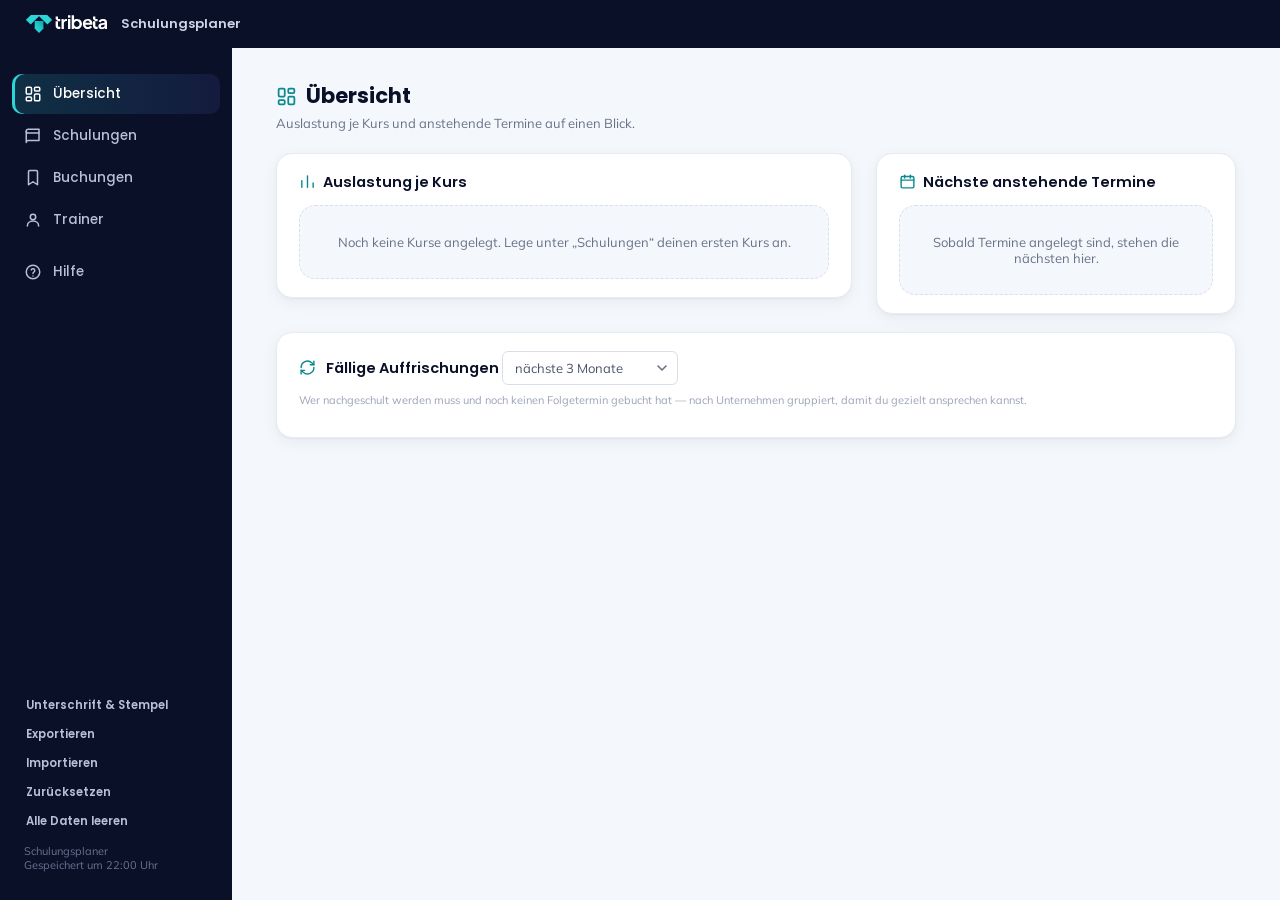
==== commit 89441104: "feat: Icons vor Uebersicht-Ueberschriften ergaenzen Passend zu den Menueband-Icons: Dashboard-Symbol" ====
--- a/docs/index.html
+++ b/docs/index.html
@@ -168,6 +168,8 @@
   color: var(--ink);
   margin: 0 0 12px 0;
 }
+.section-title svg { width: 17px; height: 17px; stroke: var(--teal-deep); vertical-align: -3px; margin-right: 7px; flex: none; }
+.page-header-text h1 svg { width: 21px; height: 21px; stroke: var(--teal-deep); vertical-align: -4px; margin-right: 9px; flex: none; }
 
 /* Badges */
 .badge {
@@ -763,7 +765,7 @@
      stattdessen im Padding von .druck-seite. */
   @page { size: A4; margin: 0; }
   body { display: block; padding: 0; background: #fff; min-height: 0; }
-  .app-window, #dialog-overlay, #anmelde-bildschirm { display: none !important; }
+  .app-window, #dialog-overlay { display: none !important; }
   #druck-bereich { display: block; }
   .druck-seite { page-break-after: always; }
   .druck-seite:last-child { page-break-after: auto; }
@@ -774,36 +776,6 @@
   .al-bestaetigung, .al-signatur { page-break-inside: avoid; }
 }
 
-/* ---- Anmelde-Bildschirm (Microsoft-Login) ---- */
-.anmelde-bildschirm {
-  position: fixed;
-  inset: 0;
-  background: var(--bg);
-  display: flex;
-  align-items: center;
-  justify-content: center;
-  z-index: 200;
-}
-.anmelde-karte {
-  background: var(--card-2);
-  border: 1px solid var(--line);
-  border-radius: var(--radius-lg);
-  box-shadow: var(--shadow-pop);
-  padding: 40px 48px;
-  text-align: center;
-  max-width: 360px;
-}
-.anmelde-karte h1 {
-  font-family: var(--font-display);
-  color: var(--ink);
-  font-size: 22px;
-  margin: 0 0 12px;
-}
-.anmelde-karte p {
-  font-family: var(--font-body);
-  color: var(--text);
-  margin: 0 0 20px;
-}
 
 
 /* ---- Seitenspezifisches CSS (von den Seiten-Fragmenten, optional) ---- */
@@ -886,24 +858,25 @@
       <section id="page-uebersicht" class="page active">
 <div class="page-header">
   <div class="page-header-text">
-    <h1>Übersicht</h1>
+    <h1><svg viewBox="0 0 24 24" fill="none" stroke-width="2" stroke-linecap="round" stroke-linejoin="round"><rect x="3" y="3" width="7" height="9" rx="1.5"/><rect x="14" y="3" width="7" height="5" rx="1.5"/><rect x="14" y="12" width="7" height="9" rx="1.5"/><rect x="3" y="16" width="7" height="5" rx="1.5"/></svg>Übersicht</h1>
     <p class="subtitle">Auslastung je Kurs und anstehende Termine auf einen Blick.</p>
   </div>
 </div>
 
 <div class="uebersicht-grid">
   <div class="card" style="padding:18px 22px;">
-    <div class="section-title">Auslastung je Kurs</div>
+    <div class="section-title"><svg viewBox="0 0 24 24" fill="none" stroke-width="2" stroke-linecap="round" stroke-linejoin="round"><path d="M4 20V11"/><path d="M12 20V4"/><path d="M20 20v-6"/></svg>Auslastung je Kurs</div>
     <div id="uebersicht-kursliste"></div>
   </div>
   <div class="card" style="padding:18px 22px;">
-    <div class="section-title">Nächste anstehende Termine</div>
+    <div class="section-title"><svg viewBox="0 0 24 24" fill="none" stroke-width="2" stroke-linecap="round" stroke-linejoin="round"><rect x="3" y="5" width="18" height="16" rx="2"/><path d="M8 3v4"/><path d="M16 3v4"/><path d="M3 10h18"/></svg>Nächste anstehende Termine</div>
     <div id="uebersicht-naechste-termine"></div>
   </div>
 </div>
 
 <div class="card" style="padding:18px 22px; margin-top:18px;">
   <div class="section-title">
+    <svg viewBox="0 0 24 24" fill="none" stroke-width="2" stroke-linecap="round" stroke-linejoin="round"><path d="M3 12a9 9 0 0 1 15-6.7L21 8"/><path d="M21 3v5h-5"/><path d="M21 12a9 9 0 0 1-15 6.7L3 16"/><path d="M3 21v-5h5"/></svg>
     Fällige Auffrischungen
     <select id="uebersicht-auffrischung-horizont" class="filter-select" onchange="renderAuffrischungen()">
       <option value="90">nächste 3 Monate</option>
@@ -1034,8 +1007,8 @@
   <div class="hilfe-block" id="hilfe-ueberblick">
     <h3>Wofür dieses Programm da ist</h3>
     <p>Der Schulungsplaner plant Schulungen <em>und</em> belegt hinterher, dass sie stattgefunden haben. Der zweite Teil ist der wichtigere: Bei Datenschutz- und Arbeitssicherheitsschulungen muss auch Jahre später nachweisbar sein, dass Schulung X am Datum Y mit den Personen Z durchgeführt wurde. Genau dafür gibt es die Anwesenheitserfassung, die Teilnahmebescheinigungen und den Abschlussbericht.</p>
-    <p>Das Programm ist eine einzige Datei, die im Browser läuft. Es braucht <strong>keinen Server, keine Installation und keine Internetverbindung</strong>. Ein Doppelklick auf die Datei genügt.</p>
-    <p><strong>Alle Daten bleiben auf diesem Rechner</strong>, im Speicher dieses Browsers. Nichts wird übertragen, es gibt kein Benutzerkonto und keine Anmeldung. Wer die Datei auf einem anderen Rechner öffnet, sieht dort zunächst nichts — die Daten wandern nur über <strong>Exportieren</strong> und <strong>Importieren</strong> mit (siehe Sicherung).</p>
+    <p>Das Programm läuft im Browser, ohne Installation — einfach die Adresse öffnen. Es braucht eine Internetverbindung und eine Anmeldung (siehe unten), <strong>keine</strong> zusätzliche Software.</p>
+    <p><strong>Die Daten liegen gemeinsam in der Cloud</strong>, nicht nur auf einem einzelnen Rechner. Wer sich mit einer zugelassenen E-Mail-Adresse anmeldet, sieht überall denselben Stand — egal auf welchem Gerät.</p>
   </div>
 
   <div class="hilfe-block" id="hilfe-fenster">
@@ -1165,7 +1138,7 @@
       <li><strong>Exportieren</strong> lädt den kompletten Datenstand als JSON-Datei herunter. Das ist die Sicherung und zugleich der Weg auf einen anderen Rechner. Hochgeladene Dateien sind darin <em>nicht</em> enthalten.</li>
       <li><strong>Importieren</strong> liest eine solche Datei wieder ein und ersetzt den aktuellen Stand. Ist die Datei fehlerhaft, bleibt der bisherige Stand unangetastet.</li>
       <li><strong>Zurücksetzen</strong> löscht Kurse, Termine, Buchungen und Trainer und stellt den Auslieferungszustand wieder her. Alle eigenen Eingaben gehen verloren.</li>
-      <li><strong>Alle Daten leeren</strong> löscht alles inklusive der hochgeladenen Dateien. Nicht umkehrbar.</li>
+      <li><strong>Alle Daten leeren</strong> löscht alles inklusive der hochgeladenen Dateien. Nicht umkehrbar. Fragt zur Sicherheit zweimal nach, zuletzt durch Eintippen des Worts „LÖSCHEN".</li>
     </ul>
     <p><strong>PDFs erzeugen:</strong> Die App legt die Dokumente als HTML ab — ein Browser kann keine PDF-Datei erzeugen. Für PDFs gibt es im Projektordner <strong>PDFs-erzeugen.cmd</strong>: doppelklicken, und zu jedem abgelegten Dokument entsteht ein PDF im selben Ordner. Vorhandene PDFs bleiben unangetastet. Alternativ öffnest du eine abgelegte Datei und klickst unten auf „Als PDF speichern".</p>
     <p>Die App <strong>zählt mit</strong>, wie viel sich seit dem letzten Export getan hat, und weist unten links darauf hin, wenn eine Sicherung fällig ist. Nach dem <strong>Abschluss einer Schulung</strong> fragt sie ausdrücklich nach — dann sind die Nachweise vollständig und die Sicherung am wichtigsten.</p>
@@ -1247,12 +1220,12 @@
 
   <div class="hilfe-block">
     <h3>Wo die Daten liegen</h3>
-    <p>Alle Daten liegen im gemeinsamen OneDrive-Ordner von tribeta. Nach der Anmeldung mit dem tribeta-Microsoft-Konto lädt die App automatisch den aktuellen Stand — jede angemeldete Person sieht dieselben Kurse, Termine und Buchungen wie alle anderen, ohne etwas manuell zu übertragen.</p>
+    <p>Alle Daten liegen gemeinsam in der Cloud (Cloudflare). Zugriff hat nur, wer auf der von der Nutzerin gepflegten Zugriffsliste steht — beim Öffnen der App per E-Mail-Adresse anmelden (Code per Mail erhalten, eingeben). Nach der Anmeldung lädt die App automatisch den aktuellen Stand — jede zugelassene Person sieht dieselben Kurse, Termine und Buchungen wie alle anderen, ohne etwas manuell zu übertragen.</p>
     <ul>
       <li><strong>Exportieren</strong> — lädt den kompletten Datenstand als JSON-Datei herunter. Das ist eine zusätzliche, unabhängige Sicherung. Hochgeladene Dateien sind darin nicht enthalten.</li>
       <li><strong>Importieren</strong> — liest eine solche Datei wieder ein und ersetzt den aktuellen Stand. Ist die Datei fehlerhaft, bleibt der bisherige Stand erhalten.</li>
       <li><strong>Zurücksetzen</strong> — löscht Kurse, Termine, Buchungen und Trainer und stellt den Auslieferungszustand wieder her. Betrifft den gemeinsamen Datenbestand — alle angemeldeten Personen sehen danach den leeren Stand.</li>
-      <li><strong>Alle Daten leeren</strong> — löscht Kurse, Termine, Buchungen, Teilnehmer, Trainer und alle hochgeladenen Dateien, ebenfalls für alle angemeldeten Personen. Nicht umkehrbar.</li>
+      <li><strong>Alle Daten leeren</strong> — löscht Kurse, Termine, Buchungen, Teilnehmer, Trainer und alle hochgeladenen Dateien, ebenfalls für alle angemeldeten Personen. Nicht umkehrbar. Fragt zur Sicherheit zweimal nach, zuletzt durch Eintippen des Worts „LÖSCHEN".</li>
     </ul>
   </div>
 
@@ -2096,6 +2069,20 @@
     + 'rückgängig machen.\n\n'
     + 'Tipp: Vorher „Exportieren“ anklicken, falls du eine Sicherung möchtest.'
   )) {
+    return;
+  }
+
+  // Zweite, bewusst hoehere Huerde als bei anderen destruktiven Aktionen:
+  // Diese Funktion loescht den gemeinsamen Cloud-Datenbestand fuer alle
+  // angemeldeten Personen unwiderruflich, ein einzelnes OK/Abbrechen reicht
+  // dafuer nicht.
+  const bestaetigungswort = 'LÖSCHEN';
+  const eingabe = prompt(
+    `Letzte Sicherheitsabfrage: Tippe „${bestaetigungswort}“ (in Großbuchstaben) `
+    + 'ein, um das endgültige Löschen zu bestätigen.'
+  );
+  if (eingabe !== bestaetigungswort) {
+    alert('Abgebrochen — Eingabe stimmte nicht überein. Es wurde nichts gelöscht.');
     return;
   }
 
